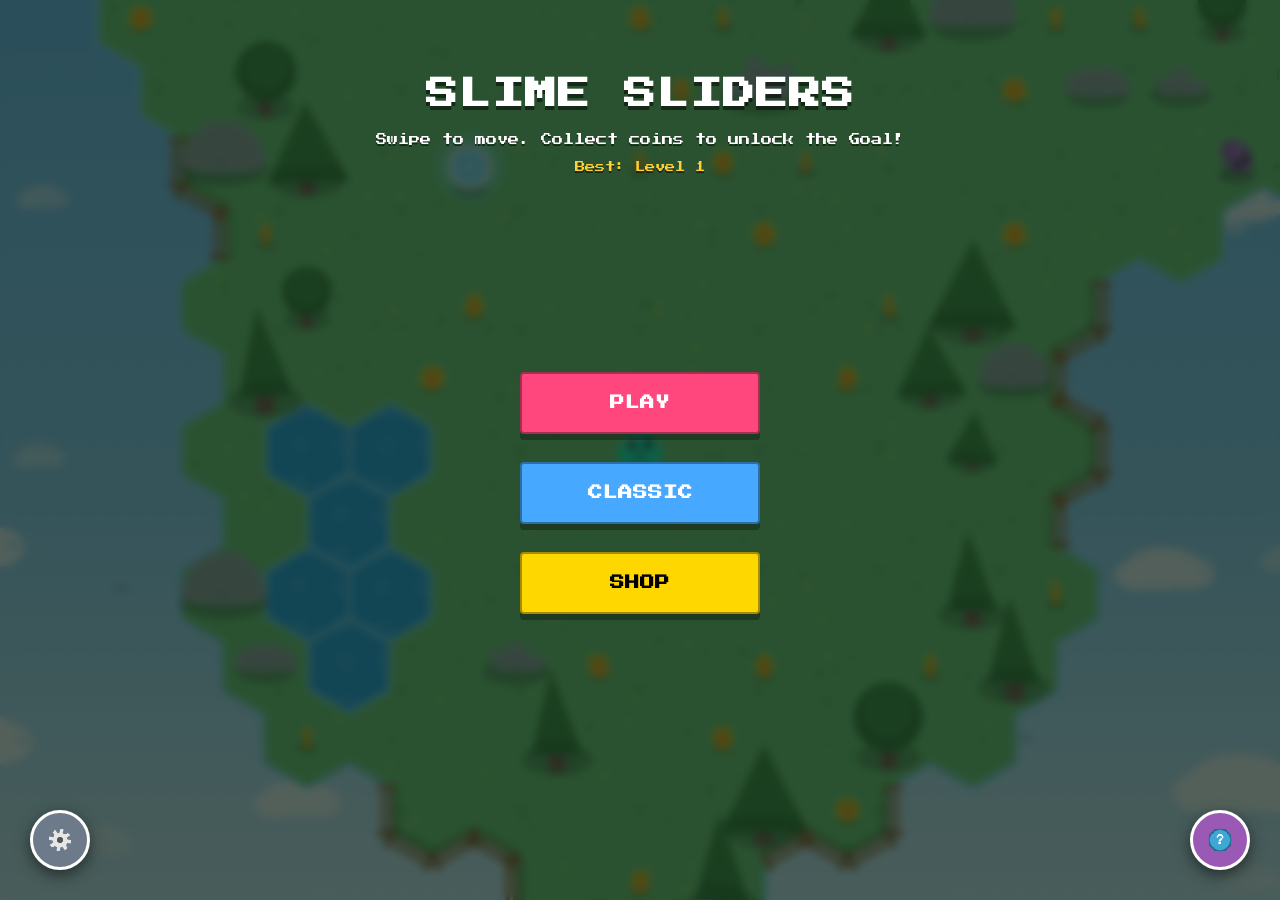
==== index.html @ 7020e22e "Update index.html" ====
<!DOCTYPE html>
<html lang="en">
<head>
    <link rel="apple-touch-icon" href="apple-touch-icon.png">
    <meta name="apple-mobile-web-app-capable" content="yes">
    <meta name="apple-mobile-web-app-title" content="Slime Sliders">
    <meta name="apple-mobile-web-app-status-bar-style" content="black-translucent">

    <link rel="icon" type="image/svg+xml" href="data:image/svg+xml,%3Csvg xmlns='http://www.w3.org/2000/svg' width='180' height='180' viewBox='0 0 180 180'%3E%3Cdefs%3E%3ClinearGradient id='bgGrad' x1='0%25' y1='0%25' x2='0%25' y2='100%25'%3E%3Cstop offset='0%25' stop-color='%23a8f0ad' /%3E%3Cstop offset='100%25' stop-color='%2344b854' /%3E%3C/linearGradient%3E%3CradialGradient id='slimeGrad' cx='35%25' cy='30%25' r='70%25'%3E%3Cstop offset='0%25' stop-color='%23ffb8e0' /%3E%3Cstop offset='35%25' stop-color='%23ff4791' /%3E%3Cstop offset='100%25' stop-color='%23b81d5f' /%3E%3C/radialGradient%3E%3ClinearGradient id='goldGrad' x1='0%25' y1='0%25' x2='100%25' y2='100%25'%3E%3Cstop offset='0%25' stop-color='%23fffaa3' /%3E%3Cstop offset='40%25' stop-color='%23ffcc00' /%3E%3Cstop offset='100%25' stop-color='%23e67e00' /%3E%3C/linearGradient%3E%3Cfilter id='softShadow' x='-20%25' y='-20%25' width='140%25' height='140%25'%3E%3CfeDropShadow dx='0' dy='8' stdDeviation='6' flood-color='%23003300' flood-opacity='0.3'/%3E%3C/filter%3E%3C/defs%3E%3Crect width='180' height='180' rx='40' fill='url(%23bgGrad)' /%3E%3Ccircle cx='90' cy='90' r='85' fill='%23ffffff' opacity='0.1' /%3E%3Ccircle cx='90' cy='90' r='55' fill='%23ffffff' opacity='0.15' /%3E%3Crect x='4' y='4' width='172' height='172' rx='36' fill='none' stroke='%23ffffff' stroke-width='4' opacity='0.4' /%3E%3Crect x='0' y='0' width='180' height='180' rx='40' fill='none' stroke='%231d6627' stroke-width='2' opacity='0.3' /%3E%3Cellipse cx='90' cy='155' rx='55' ry='12' fill='%232a7a35' opacity='0.6' /%3E%3Cg transform='translate(135, 45)' filter='url(%23softShadow)'%3E%3Ccircle cx='0' cy='3' r='22' fill='%23c77000' /%3E%3Ccircle cx='0' cy='0' r='22' fill='url(%23goldGrad)' /%3E%3Ccircle cx='0' cy='0' r='15' fill='none' stroke='%23ffebb3' stroke-width='2' opacity='0.6' /%3E%3Crect x='-4' y='-9' width='8' height='18' fill='%23c77000' rx='2' /%3E%3Crect x='-4' y='-10' width='8' height='18' fill='%23ffebb3' rx='2' /%3E%3Cpath d='M -12 -12 L -9 -14 L -12 -16 L -14 -19 L -16 -16 L -19 -14 L -16 -12 L -14 -9 Z' fill='%23ffffff' /%3E%3C/g%3E%3Cg transform='translate(35, 30)' filter='url(%23softShadow)'%3E%3Ccircle cx='0' cy='2' r='14' fill='%23c77000' /%3E%3Ccircle cx='0' cy='0' r='14' fill='url(%23goldGrad)' /%3E%3Ccircle cx='0' cy='0' r='9' fill='none' stroke='%23ffebb3' stroke-width='1.5' opacity='0.6' /%3E%3Crect x='-2' y='-5' width='4' height='10' fill='%23ffebb3' rx='1' /%3E%3C/g%3E%3Cg filter='url(%23softShadow)'%3E%3Cpath d='M 90 60 C 135 60, 155 110, 150 145 C 145 170, 120 160, 90 160 C 60 160, 35 170, 30 145 C 25 110, 45 60, 90 60 Z' fill='url(%23slimeGrad)' /%3E%3Cellipse cx='65' cy='85' rx='16' ry='8' transform='rotate(-25 65 85)' fill='%23ffffff' opacity='0.75' /%3E%3Cellipse cx='50' cy='100' rx='5' ry='3' transform='rotate(-35 50 100)' fill='%23ffffff' opacity='0.5' /%3E%3Cellipse cx='70' cy='115' rx='7' ry='11' fill='%232d1122' /%3E%3Ccircle cx='68' cy='110' r='3.5' fill='%23ffffff' /%3E%3Ccircle cx='72' cy='118' r='1.5' fill='%23ffffff' /%3E%3Cellipse cx='110' cy='115' rx='7' ry='11' fill='%232d1122' /%3E%3Ccircle cx='108' cy='110' r='3.5' fill='%23ffffff' /%3E%3Ccircle cx='112' cy='118' r='1.5' fill='%23ffffff' /%3E%3Cpath d='M 82 125 C 82 125, 90 140, 98 125 C 98 125, 90 128, 82 125 Z' fill='%232d1122' /%3E%3Cpath d='M 85 132 C 85 132, 90 137, 95 132 Z' fill='%23ff7da6' /%3E%3Cellipse cx='52' cy='128' rx='9' ry='5' fill='%23ff0055' opacity='0.3' /%3E%3Cellipse cx='128' cy='128' rx='9' ry='5' fill='%23ff0055' opacity='0.3' /%3E%3C/g%3E%3Cg transform='translate(75, 42) rotate(-10)' filter='url(%23softShadow)'%3E%3Cpath d='M 5 15 L 25 15 L 20 25 L 10 25 Z' fill='%23d97a00' /%3E%3Cpath d='M 0 25 L 30 25 L 35 0 L 22 10 L 15 -5 L 8 10 L -5 0 Z' fill='url(%23goldGrad)' /%3E%3Cpath d='M 0 25 L 30 25 L 35 0 L 22 10 L 15 -5 L 8 10 L -5 0 Z' fill='none' stroke='%23ffebb3' stroke-width='1.5' opacity='0.8' stroke-linejoin='round' /%3E%3Ccircle cx='-5' cy='0' r='2' fill='%23ff4791' /%3E%3Ccircle cx='15' cy='-5' r='2.5' fill='%2344b854' /%3E%3Ccircle cx='35' cy='0' r='2' fill='%2347a8ff' /%3E%3C/g%3E%3Cpath d='M 150 110 Q 150 120 160 120 Q 150 120 150 130 Q 150 120 140 120 Q 150 120 150 110 Z' fill='%23ffffff' opacity='0.9' /%3E%3Cpath d='M 25 100 Q 25 105 30 105 Q 25 105 25 110 Q 25 105 20 105 Q 25 105 25 100 Z' fill='%23ffffff' opacity='0.8' /%3E%3C/svg%3E">
    <meta charset="UTF-8">
    <meta name="viewport" content="width=device-width, initial-scale=1.0, maximum-scale=1.0, user-scalable=no, viewport-fit=cover">
    <title>Slime Sliders</title>
    <link rel="preconnect" href="https://fonts.googleapis.com">
    <link href="https://fonts.googleapis.com/css2?family=Press+Start+2P&display=swap" rel="stylesheet">
    <link rel="stylesheet" href="themes/legendary-onebit.css">
    <link rel="stylesheet" href="themes/legendary-corrupted.css">

    <style>
        :root {
            --bg-color: #6cce75;
            --text-color: #fff;
            --ui-bg: rgba(0, 0, 0, 0.4);
            --accent: #ff477e;
        }
        * { box-sizing: border-box; margin: 0; padding: 0; user-select: none; -webkit-user-select: none; -webkit-touch-callout: none; -webkit-tap-highlight-color: transparent; }
        html, body { user-select: none !important; -webkit-user-select: none !important; height: 100%; background-color: var(--bg-color); }
        body { background-color: var(--bg-color); overflow: hidden; font-family: 'Press Start 2P', 'Segoe UI', Tahoma, Geneva, Verdana, sans-serif; touch-action: none; transition: background-color 0.5s; }
        canvas { display: block; }
        canvas { image-rendering: pixelated; image-rendering: crisp-edges; }
        .icon-img { width: 1em; height: 1em; vertical-align: middle; image-rendering: pixelated; }
        
        #title-screen, #game-over-screen { position: absolute; top: 0; left: 0; width: 100%; height: 100%; background: rgba(15, 30, 20, 0.7); backdrop-filter: blur(4px); display: flex; flex-direction: column; justify-content: flex-start; align-items: center; z-index: 20; color: white; text-align: center; padding-bottom: 90px; }
        .menu-header { padding-top: 8vh; }
        .menu-buttons { display: flex; flex-direction: column; align-items: center; justify-content: center; flex: 1; width: 100%; }
        #title-screen h1, #game-over-screen h1 { font-size: 2rem; margin-bottom: 14px; text-shadow: 0 4px 0 rgba(0,0,0,0.5); letter-spacing: 1px; line-height: 1.4; }
        #title-screen p, #game-over-screen p { margin-bottom: 30px; font-size: 0.7rem; line-height: 1.6; text-shadow: 0 2px 0 rgba(0,0,0,0.5); }
        
        .menu-btn { font-size: 0.9rem; padding: 22px 38px; box-shadow: 0 6px 0 rgba(0,0,0,0.3); border-radius: 4px; margin: 14px; min-width: 240px; border: 2px solid rgba(0,0,0,0.35); }
        .menu-btn:active { transform: translateY(5px); box-shadow: 0 3px 0 rgba(0,0,0,0.3); }

        #ui-layer { display: none; position: absolute; top: 0; left: 0; width: 100%; height: 100%; pointer-events: none; padding: 20px; z-index: 5;}
        .hud-panel { pointer-events: auto; background: var(--ui-bg); color: var(--text-color); padding: 10px 16px; border-radius: 4px; display: inline-block; margin-bottom: 10px; font-size: 0.7rem; font-weight: bold; border: 2px solid rgba(255,255,255,0.25); }
        .hud-top { display: flex; justify-content: space-between; align-items: flex-start; }
        
        #timer-container { position: absolute; bottom: 30px; left: 50%; transform: translateX(-50%); width: calc(100% - 180px); max-width: 300px; height: 25px; background: rgba(0,0,0,0.5); border-radius: 15px; border: 3px solid #fff; pointer-events: none; overflow: hidden; }
        #timer-fill { height: 100%; background: linear-gradient(90deg, #ff477e, #ffcf33); width: 100%; transform-origin: left; transition: background 0.3s; }
        #timer-container.danger #timer-fill { background: #ff0000; animation: pulse 0.5s infinite; }
        /* Level 50+ boss-gauntlet stages: no countdown, so the bar itself instead reports
           whether every boss on the map is still alive - full red with a lock icon while any
           remain, swapping to a clear/ready color with the lock gone once they're all down. */
        #timer-container.gauntlet-locked #timer-fill { background: #d0021b; animation: none; }
        #timer-container.gauntlet-unlocked #timer-fill { background: linear-gradient(90deg, #33e07a, #ffcf33); animation: none; }
        #timer-lock-icon { position: absolute; top: 0; left: 0; width: 100%; height: 100%; display: none; align-items: center; justify-content: center; font-size: 15px; text-shadow: 0 1px 2px rgba(0,0,0,0.7); pointer-events: none; }
        #timer-container.gauntlet-locked #timer-lock-icon { display: flex; }
        @keyframes pulse { 0% { opacity: 1; } 50% { opacity: 0.5; } 100% { opacity: 1; } }

        #hazard-warning { position: absolute; top: 15%; left: 50%; transform: translate(-50%, -50%); display: none; background: rgba(0, 0, 0, 0.7); color: #ff477e; padding: 10px 20px; border-radius: 30px; border: 2px solid #ff477e; font-size: 1.5rem; font-weight: bold; text-shadow: 0 0 5px #000; z-index: 10; pointer-events: none; animation: pulse 0.5s infinite; }

        /* Rare Survival level type: big center-screen banner shown for a couple seconds when
           the level loads, telling the player what's different about this level. Faded/scaled
           in and out with a simple opacity+scale transition rather than the hazard-warning's
           blink, since this is a one-shot announcement rather than an ongoing status. */
        #survive-announcement { position: absolute; top: 42%; left: 50%; transform: translate(-50%, -50%) scale(0.6); display: none; opacity: 0; background: rgba(0, 0, 0, 0.75); color: #ff2e4d; padding: 18px 38px; border-radius: 16px; border: 3px solid #ff2e4d; font-size: 2rem; font-weight: bold; text-shadow: 0 0 10px #000; z-index: 15; pointer-events: none; text-align: center; transition: opacity 0.4s ease, transform 0.4s ease; }
        #survive-announcement.show { opacity: 1; transform: translate(-50%, -50%) scale(1); }
        /* Sandstorm Mane (Lion mythic item) one-time dash tutorial popups - "Double tap to
           dash!" the first time the ring ever fills, and "Swipe to change dash direction!"
           the first time the aim window ever reaches its halfway point. Both pause game logic
           (see lionTutorialPause). "Double tap to dash!" is dismissed by double-tapping;
           "Swipe to change dash direction!" is dismissed by swiping instead, to match the
           gesture it's teaching. */
        #lion-tutorial-popup { position: absolute; top: 38%; left: 50%; transform: translate(-50%, -50%) scale(0.6); display: none; opacity: 0; background: rgba(0,0,0,0.82); color: #ff3b52; padding: 18px 32px; border-radius: 16px; border: 3px solid #ff3b52; font-size: 1.3rem; font-weight: bold; text-shadow: 0 0 8px #000; z-index: 60; pointer-events: none; text-align: center; transition: opacity 0.3s ease, transform 0.3s ease; }
        #lion-tutorial-popup.show { opacity: 1; transform: translate(-50%, -50%) scale(1); }
        #lion-tutorial-popup .lion-tutorial-sub { display: block; font-size: 0.8rem; font-weight: normal; margin-top: 6px; opacity: 0.85; }

        /* Corrupted Data's color-invert filter now lives in themes/legendary-corrupted.css,
           and the 1-Bit page filter now lives in themes/legendary-onebit.css - see the
           <link> tags in <head>. */

        #secret-unlock-toast {
            position: absolute; top: 50%; left: 50%; transform: translate(-50%, -50%) scale(0.7);
            z-index: 70; pointer-events: none; opacity: 0;
            background: #000; color: #39ff14; padding: 18px 26px; border-radius: 4px;
            border: 2px solid #39ff14; text-align: center; font-size: 0.75rem; line-height: 1.7;
            box-shadow: 0 0 25px rgba(57,255,20,0.6), 0 0 8px rgba(255,0,60,0.6) inset;
        }
        #secret-unlock-toast .glitch-title { color: #ff003c; font-size: 0.95rem; display: block; margin-bottom: 8px; animation: glitchFlicker 0.15s steps(2) infinite; }
        @keyframes glitchFlicker { 0% { color: #ff003c; } 50% { color: #39ff14; } 100% { color: #ff003c; } }
        #secret-unlock-toast.show { animation: secretUnlockPop 3.2s ease-out forwards; }
        @keyframes secretUnlockPop {
            0% { opacity: 0; transform: translate(-50%, -50%) scale(0.7); filter: none; }
            6% { opacity: 1; transform: translate(-51%, -49%) scale(1.03); }
            8% { transform: translate(-49%, -51%) scale(1); }
            10% { transform: translate(-50%, -50%) scale(1); }
            85% { opacity: 1; transform: translate(-50%, -50%) scale(1); }
            100% { opacity: 0; transform: translate(-50%, -50%) scale(0.9); }
        }
        #hazard-vignette {
            position: absolute; top: 0; left: 0; width: 100%; height: 100%;
            pointer-events: none; z-index: 8; opacity: 0;
            background: radial-gradient(circle, rgba(150,0,0,0) 65%, rgba(120,0,0,0.92) 100%);
            transition: opacity 0.2s linear;
        }

        #time-countdown {
            position: absolute; top: 38%; left: 50%; transform: translate(-50%, -50%) scale(1);
            font-size: 4.5rem; color: #ff2222;
            text-shadow: 0 0 20px #ff0000, 0 0 45px #ff0000, 0 4px 0 rgba(0,0,0,0.6);
            z-index: 15; pointer-events: none; display: none;
        }
        .countdown-pop { animation: countdownPop 1s ease-out; }
        @keyframes countdownPop {
            0% { transform: translate(-50%, -50%) scale(1.8); opacity: 0.2; }
            30% { transform: translate(-50%, -50%) scale(1); opacity: 1; }
            100% { transform: translate(-50%, -50%) scale(1); opacity: 1; }
        }


        #powerup-indicator { position: absolute; bottom: 65px; left: 50%; transform: translateX(-50%); display: none; align-items: center; gap: 8px; background: rgba(0,0,0,0.55); color: #fff; padding: 0; border-radius: 20px; font-weight: bold; pointer-events: none; border: 2px solid rgba(255,255,255,0.6); overflow: hidden; min-width: 220px; max-width: 320px; }
        #pu-fill { position: absolute; top: 0; left: 0; height: 100%; width: 100%; background: #ff6b35; opacity: 0.6; transition: background 0.2s; }
        #pu-content { position: relative; z-index: 2; display: flex; align-items: center; gap: 8px; padding: 8px 16px; width: 100%; }
        #powerup-indicator .pu-icon { font-size: 1.3rem; animation: spinIcon 1s linear infinite; flex-shrink: 0; }
        #pu-desc { font-size: 0.82rem; font-weight: 600; line-height: 1.15; }
        @keyframes spinIcon { from { transform: rotate(0deg); } to { transform: rotate(360deg); } }

        button { pointer-events: auto; background: var(--accent); color: white; border: none; padding: 10px 20px; border-radius: 4px; font-family: 'Press Start 2P', sans-serif; font-size: 0.65rem; font-weight: bold; cursor: pointer; text-transform: uppercase; letter-spacing: 1px; transition: transform 0.1s; touch-action: manipulation; }
        button:active { transform: scale(0.95); }
        button:disabled { background: #555 !important; cursor: not-allowed; transform: none; box-shadow: none; }
        
        .modal { display: none; position: absolute; top: 50%; left: 50%; transform: translate(-50%, -50%); background: #2b2d42; padding: 30px; border-radius: 6px; text-align: center; color: white; z-index: 60; width: 85%; max-width: 500px; max-height: 80%; overflow-y: auto; overflow-x: hidden; touch-action: pan-y; box-shadow: 0 10px 30px rgba(0,0,0,0.8); pointer-events: auto; border: 3px solid rgba(255,255,255,0.15); }
        .modal::-webkit-scrollbar { width: 8px; } .modal::-webkit-scrollbar-thumb { background: #888; border-radius: 4px; }
        .modal-header { position: sticky; top: -30px; margin: -30px -30px 15px -30px; padding: 18px 30px; background: #2b2d42; display: flex; justify-content: space-between; align-items: center; z-index: 10; border-radius: 20px 20px 0 0; box-shadow: 0 4px 10px rgba(0,0,0,0.3); }
        .modal-header h2 { margin-bottom: 0; }
        .modal-header .close-modal-btn { margin: 0; background: #8d99ae; }
        
        .shop-item, .almanac-item, .setting-item { display: flex; justify-content: space-between; align-items: center; background: rgba(255,255,255,0.1); padding: 15px; margin: 10px 0; border-radius: 10px; text-align: left; }
        .skin-preview { width: 30px; height: 30px; border-radius: 8px; flex-shrink: 0; }
        h2 { margin-bottom: 20px; }
        
        .setting-item input[type="range"] { width: 120px; cursor: pointer; }

        .toggle-btn { 
            padding: 6px 10px; 
            border-radius: 15px; 
            background: #8d99ae; 
            transition: 0.3s; 
            font-size: 0.5rem; 
        }

        .toggle-btn.active { background: #4caf50; }
        
        #game-over-screen { display: none; z-index: 25; }

        .corner-icon { position: absolute; bottom: 30px; width: 60px; height: 60px; border-radius: 50%; font-size: 1.5rem; display: flex; justify-content: center; align-items: center; pointer-events: auto; box-shadow: 0 5px 15px rgba(0,0,0,0.5); z-index: 50; border: 3px solid #fff; }
        #settings-corner-btn { left: 30px; background: #6c7a89; }
        #almanac-corner-btn { right: 30px; background: #9b59b6; }
        
        #unlock-popup { position: absolute; top: 30%; left: 50%; transform: translate(-50%, -50%) scale(0); background: #ffcf33; color: #000; padding: 15px 30px; border-radius: 30px; font-weight: bold; z-index: 55; pointer-events: none; opacity: 0; box-shadow: 0 10px 20px rgba(0,0,0,0.5); }
        .pop-anim { animation: unlockAnim 3s forwards cubic-bezier(0.175, 0.885, 0.32, 1.275); }
        /* Devil Deal: swaps the normal gold star popup for a dark/red look while it's showing
           its "The Deal Is Sealed..." message, so a death-save reads as more ominous than a
           routine unlock toast. Reuses the same #unlock-popup element/animation timing. */
        #unlock-popup.devildeal-variant { background: #1a0a0a; color: #ff3b3b; border: 2px solid #ff3b3b; box-shadow: 0 0 25px rgba(255,0,0,0.6); }
        /* Full-screen red flash triggered the instant a Devil Deal charge saves the player.
           Snaps to visible opacity then eases back out - a quick, unmissable pulse rather than
           an ongoing tint like #hazard-vignette. */
        #devildeal-flash { position: absolute; top: 0; left: 0; width: 100%; height: 100%; pointer-events: none; z-index: 60; opacity: 0; background: rgba(200,0,0,0.55); }
        #devildeal-flash.flash { animation: devilDealFlash 0.6s ease-out forwards; }
        @keyframes devilDealFlash { 0% { opacity: 0.9; } 100% { opacity: 0; } }

        /* Roguelite item HUD badges (top-left, under the Level box) and pickup toast */
        .items-hud { display: flex; gap: 4px; margin-top: 6px; flex-wrap: wrap; max-width: 170px; }
        .item-badge { position: relative; width: 32px; height: 32px; background: rgba(0,0,0,0.45); border: 2px solid rgba(255,255,255,0.3); border-radius: 6px; display: flex; align-items: center; justify-content: center; pointer-events: auto; }
        .item-badge img { width: 20px; height: 20px; image-rendering: pixelated; }
        .item-badge.rarity-epic { border-color: #9b59b6; box-shadow: 0 0 6px rgba(155,89,182,0.6); }
        .item-badge.rarity-legendary { border-color: #ffcf33; box-shadow: 0 0 6px rgba(255,207,51,0.6); }
        /* Mythic: the unique first-boss-kill drops, one tier above legendary. An animated
           shifting-hue glow instead of a fixed color so it reads as "beyond" the fixed-color
           tiers below it even at a glance. */
        .item-badge.rarity-mythic { border-color: #ff3b6b; animation: mythicPulse 1.6s ease-in-out infinite; }
        @keyframes mythicPulse {
            0%, 100% { box-shadow: 0 0 6px rgba(255,59,107,0.7), 0 0 14px rgba(255,150,40,0.4); }
            50% { box-shadow: 0 0 10px rgba(255,150,40,0.8), 0 0 20px rgba(255,59,107,0.6); }
        }
        .item-count { position: absolute; bottom: -5px; right: -5px; background: #ff477e; color: #fff; font-size: 0.5rem; padding: 1px 4px; border-radius: 8px; border: 1px solid rgba(0,0,0,0.5); min-width: 12px; text-align: center; line-height: 1.3; }
        #item-toast { position: absolute; top: 45%; left: 50%; transform: translate(-50%, -50%) scale(0); background: #2b2d42; color: #fff; padding: 12px 24px; border-radius: 30px; font-weight: bold; z-index: 56; pointer-events: none; opacity: 0; box-shadow: 0 10px 20px rgba(0,0,0,0.5); border: 2px solid rgba(255,255,255,0.3); font-size: 0.7rem; display: flex; align-items: center; gap: 8px; }

        /* Level-complete synopsis: coins/enemies/chest tallies, shown inside #level-modal
           between the title and the Continue button. Row layout mirrors the HUD's icon+text
           convention so it reads consistently with the rest of the UI. */
        #level-synopsis { display: flex; flex-direction: column; gap: 10px; margin: 15px 0; text-align: left; }
        /* Rows start invisible/collapsed - runLevelCompleteSequence() reveals them one at a
           time via the .slam class below, rather than all three appearing at once. */
        .level-stat-row { display: flex; align-items: center; gap: 10px; background: rgba(0,0,0,0.25); border-radius: 6px; padding: 8px 12px; font-size: 0.65rem; opacity: 0; transform: scale(0.3) translateY(-18px); }
        .level-stat-row.slam { animation: statRowSlam 0.38s cubic-bezier(0.34, 1.56, 0.64, 1) forwards; }
        @keyframes statRowSlam {
            0% { opacity: 0; transform: scale(2.1) translateY(-26px); }
            50% { opacity: 1; transform: scale(0.92) translateY(4px); }
            75% { transform: scale(1.06) translateY(-2px); }
            100% { opacity: 1; transform: scale(1) translateY(0); }
        }
        .level-stat-icon { width: 20px; height: 20px; flex-shrink: 0; text-align: center; }
        .level-stat-emoji { font-size: 1rem; line-height: 1; }
        .level-stat-label { flex: 1; }
        .level-stat-value { color: #ffcf33; font-weight: bold; }

        /* Letter-grade rosette: a color-coded award-ribbon medallion (pleated sunburst edge +
           two hanging tails) that slams into place near #level-modal's top-right corner once the
           level score (coins 40% / enemies 30% / chest 30%) is tallied, at the end of
           runLevelCompleteSequence(). Lives OUTSIDE #level-modal (appended to <body> - see HTML)
           specifically so it isn't clipped by the modal's own overflow:hidden, since it's meant
           to poke slightly past the modal's edge. position:fixed and its left/top are set from
           JS (positionGradeBadge()) using the modal's live bounding rect, anchored so the
           rosette's own center - not its top-left corner - lands at the target point; see
           transform-origin below, which is what keeps that anchor point fixed on screen through
           the rotate/scale of the slam animation and its resting askew tilt.
           No boxed background of any kind here - the ribbon shapes below ARE the only color. */
        #level-grade-badge { position: fixed; width: 112px; height: 178px; transform-origin: 56px 56px; opacity: 0; z-index: 70; pointer-events: none; }
        #level-grade-badge.grade-f { --grade-c1: #ff9d9d; --grade-c2: #b71c1c; }
        #level-grade-badge.grade-d { --grade-c1: #ffc199; --grade-c2: #d35400; }
        #level-grade-badge.grade-c { --grade-c1: #fff3a0; --grade-c2: #e6a800; }
        #level-grade-badge.grade-b { --grade-c1: #b9f6ca; --grade-c2: #2e7d32; }
        #level-grade-badge.grade-a { --grade-c1: #b3e5fc; --grade-c2: #0277bd; }
        #level-grade-badge.grade-aplus { --grade-c1: #eecbff; --grade-c2: #6a1b9a; }
        #level-grade-badge.slam { animation: gradeSlam 0.55s cubic-bezier(0.34, 1.56, 0.64, 1) forwards; }
        @keyframes gradeSlam {
            0% { opacity: 0; transform: scale(2.8) rotate(30deg); }
            55% { opacity: 1; transform: scale(0.8) rotate(-18deg); }
            75% { transform: scale(1.1) rotate(-5deg); }
            100% { opacity: 1; transform: scale(1) rotate(-9deg); }
        }
        /* Pleated sunburst rim: alternating wedges of the grade's two shades, standing in for a
           ribbon's stitched pleats. Sits behind the plain medallion face so only its rim shows.
           clip-path traces a 48-point circle whose radius alternates by ~2.7px, giving the
           rim a lightly crinkle/pinked-cut outer edge (like pinking shears on real ribbon)
           instead of a perfectly smooth circle. */
        .rosette-pleats { position: absolute; top: 6px; left: 6px; width: 100px; height: 100px; border-radius: 50%; background: repeating-conic-gradient(var(--grade-c1) 0deg 9deg, var(--grade-c2) 9deg 18deg); box-shadow: 0 6px 12px rgba(0,0,0,0.5); clip-path: polygon(50.00% 0.00%, 56.17% 3.10%, 62.94% 1.70%, 68.10% 6.30%, 75.00% 6.70%, 78.79% 12.47%, 85.36% 14.64%, 87.53% 21.21%, 93.30% 25.00%, 93.70% 31.90%, 98.30% 37.06%, 96.90% 43.83%, 100.00% 50.00%, 96.90% 56.17%, 98.30% 62.94%, 93.70% 68.10%, 93.30% 75.00%, 87.53% 78.79%, 85.36% 85.36%, 78.79% 87.53%, 75.00% 93.30%, 68.10% 93.70%, 62.94% 98.30%, 56.17% 96.90%, 50.00% 100.00%, 43.83% 96.90%, 37.06% 98.30%, 31.90% 93.70%, 25.00% 93.30%, 21.21% 87.53%, 14.64% 85.36%, 12.47% 78.79%, 6.70% 75.00%, 6.30% 68.10%, 1.70% 62.94%, 3.10% 56.17%, 0.00% 50.00%, 3.10% 43.83%, 1.70% 37.06%, 6.30% 31.90%, 6.70% 25.00%, 12.47% 21.21%, 14.64% 14.64%, 21.21% 12.47%, 25.00% 6.70%, 31.90% 6.30%, 37.06% 1.70%, 43.83% 3.10%); }
        /* Medallion face: a plain glossy dome so the letter reads clearly against the busier
           pleated rim behind it. Sized close to the pleats so the grade letter fills most of
           the medal rather than floating in a lot of empty dome. */
        .rosette-medal { position: absolute; top: 14px; left: 14px; width: 84px; height: 84px; border-radius: 50%; background: radial-gradient(circle at 35% 28%, var(--grade-c1), var(--grade-c2) 78%); border: 3px solid rgba(255,255,255,0.9); box-shadow: inset 0 -5px 10px rgba(0,0,0,0.28), inset 0 3px 6px rgba(255,255,255,0.3); }
        /* Two thick ribbon tails hanging below the medallion, cut with a W notch at the bottom
           (two forked points either side of a center point) rather than a single V - the
           classic fuller rosette-ribbon silhouette. The extra background layer is a faint
           lighter/darker edge stripe standing in for a ribbon's folded crease, so the tail
           reads as cloth rather than a flat color swatch. Rotated so each tail's free end
           swings AWAY from the badge's centerline (outward flare) rather than crossing back
           toward it - see transform-origin: top center, which keeps each tail's top end
           pinned under the medal while only the bottom end swings out. */
        .rosette-tail {
            position: absolute; top: 76px; width: 34px; height: 88px;
            background:
                linear-gradient(90deg, rgba(0,0,0,0.18) 0%, rgba(255,255,255,0.22) 12%, transparent 30%, transparent 70%, rgba(0,0,0,0.22) 100%),
                linear-gradient(var(--grade-c2), var(--grade-c1));
            clip-path: polygon(0 0, 100% 0, 100% 100%, 72% 64%, 50% 100%, 28% 64%, 0 100%);
            box-shadow: inset 0 0 0 1.5px rgba(0,0,0,0.15);
        }
        .rosette-tail-l { left: 21px; transform: rotate(8deg); transform-origin: top center; }
        .rosette-tail-r { left: 57px; transform: rotate(-8deg); transform-origin: top center; }
        #level-grade-letter { position: absolute; top: 56px; left: 56px; transform: translate(-50%, -50%); font-size: 2.5rem; font-weight: bold; color: #fff; text-shadow: 0 2px 4px rgba(0,0,0,0.55), 0 0 10px rgba(0,0,0,0.3); line-height: 1; }
        /* Items-won section is hidden by default (most levels grant zero run items) and only
           switched on by showLevelCompleteSynopsis() when levelItemsWon actually has entries -
           typically true for a Survive stage, whose two flanking chests (see updateSurvivalMode)
           are its guaranteed reward, though a player who skips one only shows what they opened. */
        #level-items-won-section { display: none; margin: 0 0 15px 0; }
        #level-items-won-label { font-size: 0.6rem; opacity: 0.8; margin-bottom: 8px; }
        #level-items-won { display: flex; gap: 6px; flex-wrap: wrap; justify-content: center; }

        /* Fishing-scene story dialogue: a classic two-tap RPG textbox. Sits above everything
           (including the paused game world behind it) and captures its own taps to advance -
           gameState is set to 'paused' for the duration, same as the shop/settings/almanac
           modals, so player dragging is disabled without needing any extra input guarding. */
        #fishing-dialogue { display: none; position: absolute; bottom: 30px; left: 50%; transform: translateX(-50%); width: calc(100% - 48px); max-width: 460px; background: rgba(10, 15, 20, 0.88); border: 3px solid #fff; border-radius: 10px; padding: 16px 20px; z-index: 60; box-shadow: 0 8px 0 rgba(0,0,0,0.35); cursor: pointer; }
        #fishing-dialogue-text { color: #fff; font-size: 0.62rem; line-height: 1.9; white-space: pre-wrap; }
        #fishing-dialogue-hint, #story-ending-dialogue-hint { display: block; text-align: right; margin-top: 10px; font-size: 0.5rem; color: rgba(255,255,255,0.65); animation: pulse 1s infinite; }

        /* Story-ending textbox: the final zoomed-out epilogue that plays once the fishing-scene
           story runs out. Same two-tap read/advance convention as #fishing-dialogue above, but
           centered on screen rather than docked to the bottom, to set it apart as the story's
           closing beat rather than another ordinary encounter. */
        #story-ending-dialogue { display: none; position: absolute; top: 50%; left: 50%; transform: translate(-50%, -50%); width: calc(100% - 48px); max-width: 460px; background: rgba(10, 15, 20, 0.88); border: 3px solid #fff; border-radius: 10px; padding: 16px 20px; z-index: 65; box-shadow: 0 8px 0 rgba(0,0,0,0.35); cursor: pointer; text-align: center; }
        #story-ending-dialogue-text { color: #fff; font-size: 0.62rem; line-height: 1.9; white-space: pre-wrap; }

        /* Full-screen overlay used to flicker/blackout the stage: a brief flicker (then back to
           transparent) when re-visiting the man and boy after the story's ended, or a flicker
           that resolves to full black right before the story-ending game over. Starts fully
           transparent and non-interactive so it never blocks input outside of these moments. */
        #story-blackout { display: block; position: absolute; top: 0; left: 0; width: 100%; height: 100%; background: #000; opacity: 0; pointer-events: none; z-index: 62; }

        @keyframes unlockAnim {
            0% { transform: translate(-50%, -50%) scale(0); opacity: 0; }
            15% { transform: translate(-50%, -50%) scale(1.2); opacity: 1; }
            25% { transform: translate(-50%, -50%) scale(1); opacity: 1; }
            70% { transform: translate(-50%, -50%) scale(1); opacity: 1; }
            100% { transform: translate(calc(50vw - 60px), calc(50vh - 60px)) scale(0); opacity: 0; }
        }

        .enemy-pic { width: 50px; height: 50px; background: rgba(0,0,0,0.3); border-radius: 50%; display: flex; justify-content: center; align-items: center; font-size: 1.5rem; flex-shrink: 0; border: 2px solid #fff; }
        .enemy-details { flex-grow: 1; margin-left: 15px; }
        .enemy-name { font-weight: bold; color: #ffcf33; font-size: 1.1rem; }
        .enemy-desc { font-size: 0.85rem; color: #ccc; margin-top: 5px; }
        .locked-entry { filter: grayscale(100%) brightness(0.5); opacity: 0.6; }

        /* Item almanac only: name color keyed to rarity instead of the flat yellow every
           .enemy-name gets by default (enemies have no rarity, so that tab is untouched).
           The extra .item-rarity-name class raises specificity above the plain .enemy-name
           rule above without needing !important. rarity-unknown covers items still locked
           behind an achievement, whose real rarity isn't known/shown yet - kept the same
           white as common rather than teasing epic/legendary via color. */
        .item-rarity-name.rarity-common, .item-rarity-name.rarity-unknown { color: #fff; }
        .item-rarity-name.rarity-epic { color: #9b59b6; }
        .item-rarity-name.rarity-legendary { color: #ffcf33; }
        .item-rarity-name.rarity-mythic { background: linear-gradient(90deg, #ff3b6b, #ff9628, #ff3b6b); -webkit-background-clip: text; background-clip: text; color: transparent; }

        /* Compact almanac rows (enemies/items/achievements): just an icon + name that opens
           the shared detail modal on tap, rather than the old always-expanded icon+description
           row. Overrides the space-between/no-gap layout it shares with .shop-item/.setting-item
           since those still need their price/toggle pinned to the right edge. */
        .almanac-item { justify-content: flex-start; gap: 15px; cursor: pointer; position: relative; touch-action: manipulation; }
        .almanac-item:active { background: rgba(255,255,255,0.2); }
        .locked-entry { cursor: default; }

        /* Persists until the entry is tapped open at least once (separate from the
           unlocked/locked flag itself, which never re-locks). Positioned inside the row's own
           bounds - not hanging off the corner - so it can't get clipped the way the gacha/inv
           duplicate badges were before. */
        .almanac-new-badge { position: absolute; top: 6px; right: 10px; background: #ff477e; color: #fff; font-size: 0.6rem; padding: 3px 7px; border-radius: 6px; font-weight: bold; box-shadow: 0 2px 3px rgba(0,0,0,0.4); z-index: 2; }

        .almanac-detail-icon-wrap { width: 90px; height: 90px; background: rgba(0,0,0,0.3); border-radius: 50%; display: flex; justify-content: center; align-items: center; margin: 10px auto 15px auto; border: 3px solid #fff; }
        .almanac-detail-name { font-weight: bold; color: #ffcf33; font-size: 1.2rem; margin-bottom: 12px; }
        .almanac-detail-desc { font-size: 0.9rem; color: #ccc; line-height: 1.6; }
        .almanac-detail-close-btn { margin: 0; background: #8d99ae; }

        /* Achievements tab: reworked from the icon+name row list the other two almanac tabs
           still use into a plain grid of tappable icon badges - name/description only ever
           show up in the shared detail modal after tapping one. */
        .achievement-grid { display: grid; grid-template-columns: repeat(auto-fill, minmax(60px, 1fr)); gap: 14px; }
        .achievement-icon-tile { position: relative; aspect-ratio: 1 / 1; background: rgba(255,255,255,0.1); border-radius: 50%; display: flex; justify-content: center; align-items: center; border: 2px solid #fff; cursor: pointer; touch-action: manipulation; }
        .achievement-icon-tile:active { background: rgba(255,255,255,0.2); }
        .achievement-icon-tile.locked-entry { cursor: default; }

        /* Unlocked medals only (locked-entry is already flat grey, nothing to catch the light):
           a diagonal light-bar sweeps across every unlocked medal AT ONCE, on the same fixed
           cycle, so it reads as one uniform "catch the light" moment across the whole grid
           rather than each medal glinting on its own schedule. clip-path (not overflow:hidden)
           clips the sweep to the tile's own circle instead of its square box - overflow:hidden
           would leave the bar visibly cut off square behind the round border. The 0%->92% hold
           then a quick 97%->100% traverse is what makes the sweep occasional (mostly parked off
           to the left) rather than a constant back-and-forth shimmer. */
        .achievement-icon-tile:not(.locked-entry) { clip-path: circle(50% at 50% 50%); }
        .achievement-icon-tile:not(.locked-entry)::before {
            content: ''; position: absolute; top: -20%; left: -160%; width: 55%; height: 140%;
            background: linear-gradient(75deg, transparent 0%, rgba(255,255,255,0.85) 50%, transparent 100%);
            transform: skewX(-20deg); pointer-events: none; z-index: 2;
            animation: medalGlint 9s ease-in-out infinite;
        }
        @keyframes medalGlint {
            0%, 92% { left: -160%; }
            97%, 100% { left: 180%; }
        }

        /* Rare per-medal sparkle: a tiny cross-shaped twinkle at a random spot on the medal,
           independent of the uniform glint above. Position/delay/duration are set per-tile as
           inline custom properties in populateAchievements (Math.random per medal) rather than
           fixed here, specifically so every medal sparkles at its own random moment instead of
           all together - "rare" here means a per-medal (11-20s) individual cycle where the
           sparkle itself is only actually visible for a sliver of it (see the 93/95/98% keyframe
           spacing), unlike the glint above, which is a rare event shared across the whole grid. */
        .achievement-icon-tile:not(.locked-entry)::after {
            content: ''; position: absolute; width: 7px; height: 7px; z-index: 3; pointer-events: none;
            top: var(--sparkle-y, 30%); left: var(--sparkle-x, 60%);
            background:
                radial-gradient(circle, #fff 0%, rgba(255,255,255,0) 65%),
                linear-gradient(#fff, #fff), linear-gradient(#fff, #fff);
            background-size: 100% 100%, 100% 1.5px, 1.5px 100%;
            background-position: center, center, center;
            background-repeat: no-repeat;
            opacity: 0; transform: scale(0.3);
            animation: medalSparkle var(--sparkle-duration, 15s) ease-in-out infinite;
            animation-delay: var(--sparkle-delay, 0s);
        }
        @keyframes medalSparkle {
            0%, 93%, 100% { opacity: 0; transform: scale(0.2) rotate(0deg); }
            95% { opacity: 1; transform: scale(1.5) rotate(20deg); }
            98% { opacity: 0; transform: scale(0.3) rotate(20deg); }
        }

        /* "Unlocks:" callout inside the achievement detail modal - only shown when the
           achievement being viewed actually grants an item/skin (see achievementRewards). */
        .almanac-unlocks-row { margin-top: 16px; padding-top: 14px; border-top: 1px solid rgba(255,255,255,0.15); }
        .almanac-unlocks-label { font-size: 0.75rem; color: #9b59b6; font-weight: bold; margin-bottom: 8px; text-transform: uppercase; letter-spacing: 0.5px; }
        .almanac-unlocks-icon-wrap { width: 46px; height: 46px; background: rgba(0,0,0,0.3); border-radius: 50%; display: flex; justify-content: center; align-items: center; margin: 0 auto; border: 2px solid #fff; }

        /* Gacha & Inventory UI Styles */
        .shop-tabs { display: flex; justify-content: center; margin-bottom: 15px; gap: 8px; flex-wrap: wrap; }
        .shop-tab { position: relative; background: #6c7a89; border: none; padding: 8px 14px; border-radius: 4px; color: white; cursor: pointer; font-size: 0.6rem; font-weight: bold; transition: 0.2s; white-space: nowrap; }
        .shop-tab.active { background: var(--accent); transform: scale(1.05); }

        /* Red dot notifier: shown on the Almanac's corner icon and on whichever of its tabs
           has at least one unseen unlock (see updateAlmanacNotifDots). Both host elements
           (.corner-icon, .shop-tab) are already positioned, so this just anchors to the
           button's own top-right corner. Hidden by default; .show is toggled in JS rather
           than driven by a CSS-only rule since "any new entry in this tab" depends on
           localStorage state, not anything expressible in CSS. */
        .notif-dot { position: absolute; top: -4px; right: -4px; width: 12px; height: 12px; background: #ff2222; border-radius: 50%; border: 2px solid #fff; box-shadow: 0 0 4px rgba(0,0,0,0.6); display: none; z-index: 3; pointer-events: none; }
        .notif-dot.show { display: block; }
        /* Main-screen Almanac corner icon only (not the in-modal tab dots, which share
           .notif-dot's default position/size) - sized up slightly and pulled inward so it
           actually overlaps the icon's edge instead of floating just outside it. */
        #almanac-corner-dot { width: 16px; height: 16px; top: 1px; right: 1px; }
        .gacha-container { position: relative; text-align: center; padding: 10px; display: flex; flex-direction: column; align-items: center; }
        
        .gacha-machine { 
            width: 300px; 
            max-width: 100%; 
            height: 240px; 
            margin: 0 auto 10px; 
            border-radius: 12px; 
            border: 4px solid #34495e; 
            position: relative; 
            overflow: hidden; 
            display: block; 
            background: #111318; 
            box-shadow: inset 0 0 20px rgba(0,0,0,0.8); 
            box-sizing: border-box;
        }
        .gacha-machine.shaking { animation: gachaShake 0.4s infinite; border-color: #ffcf33; }
        
        #gacha-canvas {
            width: 100%;
            height: 100%;
            display: block;
            touch-action: none;
        }

        /* Row wrapper: the two pull buttons used to be full-width blocks stacked on top of
           each other, which made the gacha tab taller than the shop modal and forced a
           scrollbar. Side by side, they fit in the same vertical space the claw machine and
           coin bag already needed. */
        .gacha-pull-row { display: flex; gap: 8px; width: 100%; max-width: 320px; margin-top: 8px; }
        .gacha-btn { font-size: 0.55rem; padding: 12px 6px; background: #ffcf33; color: #000; border: 2px solid rgba(0,0,0,0.3); border-radius: 4px; font-weight: bold; cursor: pointer; box-shadow: 0 5px 0 #ccac00; transition: transform 0.1s; flex: 1; min-width: 0; line-height: 1.5; }
        .gacha-btn:active { transform: translateY(5px); box-shadow: none; }
        .gacha-btn:disabled { background: #555; color: #888; box-shadow: 0 5px 0 #333; cursor: not-allowed; }
        /* Distinct color from the single-pull button so the two are easy to tell apart at a
           glance rather than reading as one wide stack of identical yellow buttons. */
        .gacha-btn-ten { background: #ff8c42; box-shadow: 0 5px 0 #b35a1f; }
        .gacha-btn-ten:disabled { background: #555; box-shadow: 0 5px 0 #333; }

        #gacha-ten-overlay {
            display: none;
            position: fixed;
            top: 0; left: 0;
            width: 100vw; height: 100vh;
            flex-direction: column;
            align-items: center;
            justify-content: center;
            gap: 14px;
            pointer-events: auto;
            z-index: 1000;
            background: rgba(8, 10, 18, 0.92);
            cursor: pointer;
            padding: 20px;
            box-sizing: border-box;
        }
        .gacha-ten-panel { width: 100%; max-width: 420px; display: flex; flex-direction: column; align-items: center; gap: 14px; }
        .gacha-ten-title { font-size: 1.1rem; color: #ffcf33; text-shadow: 0 2px 5px #000; text-align: center; }
        .gacha-ten-grid { display: grid; grid-template-columns: repeat(auto-fill, minmax(64px, 1fr)); gap: 8px; width: 100%; }
        .gacha-ten-item { background: rgba(255,255,255,0.1); border-radius: 10px; padding: 8px 4px; text-align: center; border: 2px solid transparent; position: relative; overflow: hidden; animation: gachaPop 0.5s cubic-bezier(0.175, 0.885, 0.32, 1.275) backwards; }
        /* Rare pulls get the same gold treatment as the inventory grid's equipped highlight
           idiom, so a legendary result visibly pops out of the row of commons around it. */
        .gacha-ten-item.rare { border-color: #ffd700; box-shadow: 0 0 12px rgba(255,215,0,0.6); background: rgba(255,215,0,0.12); }
        .gacha-ten-item .inv-preview { width: 32px; height: 32px; margin: 0 auto 6px; }
        .gacha-ten-new-badge { position: absolute; top: 3px; right: 3px; background: #ff477e; color: #fff; font-size: 0.45rem; padding: 2px 4px; border-radius: 6px; font-weight: bold; box-shadow: 0 2px 3px rgba(0,0,0,0.4); z-index: 2; }
        .gacha-ten-hint { font-size: 0.65rem; color: #bdc3c7; text-align: center; }
        
        .shop-coin-bag { margin: 14px auto 0 auto; padding: 6px 18px; background: linear-gradient(135deg, #2c3e50, #34495e); border: 2px solid #f1c40f; border-radius: 20px; display: inline-flex; align-items: center; gap: 5px; color: #f1c40f; font-weight: bold; font-size: 1.1rem; box-shadow: 0 4px 6px rgba(0,0,0,0.3); }
        
        #gacha-reveal-overlay { 
            display: none; 
            position: fixed; 
            top: 0; left: 0; 
            width: 100vw; height: 100vh; 
            flex-direction: column; 
            align-items: center; 
            justify-content: center; 
            gap: 8px; 
            pointer-events: auto; 
            z-index: 1000; 
            background: rgba(8, 10, 18, 0.9); 
            cursor: pointer;
        }
        
        .reveal-visual { position: relative; width: 220px; height: 220px; display: flex; align-items: center; justify-content: center; }
        .sun-rays { position: absolute; top: 50%; left: 50%; width: 320px; height: 320px; transform: translate(-50%, -50%); background: repeating-conic-gradient(from 0deg, rgba(241,196,15,0.28) 0deg 15deg, transparent 15deg 30deg); z-index: 1; animation: gacha-spin 12s linear infinite; border-radius: 50%; pointer-events: none; }
        #gacha-reveal-canvas { position: relative; z-index: 2; pointer-events: none; }
        .gacha-result { font-size: 1.3rem; font-weight: bold; min-height: 30px; text-shadow: 0 2px 5px #000; pointer-events: none; text-align: center; color: #fff; }
        .gacha-result span.duplicate { color: #ffcf33; font-size: 0.9rem; display: block; margin-top: 5px; }

        .promo-code-row { display: flex; justify-content: center; gap: 14px; margin: 10px 0 20px 0; }
        .promo-digit { display: flex; flex-direction: column; align-items: center; gap: 12px; }
        .promo-digit-value { font-family: 'Press Start 2P', sans-serif; font-size: 1.1rem; font-weight: bold; background: rgba(255,255,255,0.15); color: #ffcf33; width: 34px; height: 34px; border-radius: 6px; display: flex; align-items: center; justify-content: center; border: 2px solid rgba(255,255,255,0.2); }
        .promo-digit-slider { writing-mode: vertical-lr; direction: rtl; width: 22px; height: 100px; cursor: pointer; accent-color: #ffcf33; }
        #promo-code-btn { display: block; margin: 12px auto 0 auto; font-size: 0.5rem; padding: 6px 12px; background: transparent; color: #8d99ae; border: 1px solid #8d99ae; box-shadow: none; text-transform: none; letter-spacing: 0; opacity: 0.75; }
        #promo-code-btn:active { transform: scale(0.95); }

        .inventory-container { display: none; }
        .inventory-section-title { text-align: left; margin: 15px 0 10px 5px; font-size: 1.1rem; color: #ffcf33; border-bottom: 2px solid rgba(255,255,255,0.1); padding-bottom: 5px; }
        /* Horizontal shop shelf: items fill 3 fixed rows (column-major) and the whole grid
           scrolls left/right as one wide strip, instead of the old vertical wrapping grid. No
           scroll-snap here - it was fighting with the continuous auto-scroll drift (each
           programmatic scrollLeft nudge was getting treated as a finished scroll and snapped to
           the nearest column, which looked like a jump instead of smooth motion). Extra bottom
           padding makes room for the scrollbar. */
        .inventory-grid { display: grid; grid-auto-flow: column; grid-template-rows: repeat(3, auto); grid-auto-columns: 92px; gap: 6px 10px; overflow-x: auto; overflow-y: hidden; -webkit-overflow-scrolling: touch; touch-action: pan-x; padding: 5px 5px 15px 5px; }
        .inventory-grid::-webkit-scrollbar { height: 6px; width: auto; }
        .inventory-grid::-webkit-scrollbar-thumb { background: #ffcf33; border-radius: 3px; }
        /* No card chrome - just the little slime and its name float directly on the shop
           background. Locked/equipped state is shown on the slime/name themselves instead of a
           surrounding box (see .locked and .equipped rules below). */
        .inv-item { width: 92px; background: none; border: none; padding: 4px 0; text-align: center; cursor: pointer; position: relative; touch-action: pan-x; overflow: visible; }
        .inv-item.equipped .shop-slime-preview { filter: drop-shadow(0 0 6px #4caf50) drop-shadow(0 0 2px #4caf50); }
        .inv-item.equipped .inv-name { color: #4caf50; }
        .inv-item.locked { opacity: 0.4; filter: grayscale(100%); cursor: pointer; }
        .inv-preview { width: 40px; height: 40px; border-radius: 50%; margin: 0 auto 8px; border: 2px solid rgba(255,255,255,0.5); box-shadow: 0 2px 5px rgba(0,0,0,0.5); }
        /* Little gacha-slime preview canvas that sits inside each shop tile in place of the old
           flat color swatch - see startShopPreviewAnim/drawShopPreviews. Square/rounded rather
           than circular so hats aren't clipped off the top of the render. */
        .shop-slime-preview { display: block; width: 56px; height: 56px; margin: 0 auto 8px; background: transparent; }

        .inv-name { 
            font-size: 0.75rem; 
            font-weight: bold; 
            overflow-wrap: normal; 
            word-break: keep-all; 
            line-height: 1.2; 
            text-align: center;
            width: 100%;
        }

        .inv-count { position: absolute; top: 3px; right: 3px; background: #ffcf33; color: #000; font-size: 0.7rem; font-weight: bold; width: 20px; height: 20px; border-radius: 50%; display: flex; justify-content: center; align-items: center; border: 2px solid #2b2d42; z-index: 2; }

        @keyframes gacha-spin { from { transform: translate(-50%, -50%) rotate(0deg); } to { transform: translate(-50%, -50%) rotate(360deg); } }
        @keyframes gachaShake { 0% { transform: translate(2px, 2px) rotate(0deg); } 25% { transform: translate(-2px, -2px) rotate(-2deg); } 50% { transform: translate(-4px, 0px) rotate(2deg); } 75% { transform: translate(4px, 2px) rotate(0deg); } 100% { transform: translate(2px, -2px) rotate(-2deg); } }
        @keyframes gachaPop { 0% { transform: scale(0); opacity: 0; } 60% { transform: scale(1.3); opacity: 1; } 100% { transform: scale(1); opacity: 1; } }
        .anim-pop { animation: gachaPop 0.6s cubic-bezier(0.175, 0.885, 0.32, 1.275) forwards; }
    </style>


</head>
<body>
    <div id="title-screen">
        <div class="menu-header">
            <h1>SLIME SLIDERS</h1>
            <p>Swipe to move. Collect coins to unlock the Goal!</p>
            <p id="title-best-level" style="margin-top: -20px; margin-bottom: 0; font-size: 0.65rem; color: #ffcf33;">Best: Level 1</p>
        </div>
        <div class="menu-buttons">
            <button id="play-btn" class="menu-btn" style="background: var(--accent)">Play</button>
            <button id="title-gamemode-btn" class="menu-btn" style="background: #47a8ff;">Classic</button>
            <button id="title-settings-btn" class="menu-btn" style="background: #ffd700; color: #000;">Shop</button>
        </div>
    </div>

    <div id="game-over-screen">
        <div class="menu-header">
            <h1 style="color: #ff477e;">GAME OVER</h1>
            <p id="death-reason" style="color: #ffcf33; font-weight: bold;"></p>
            <p style="margin-bottom: 0;">You reached <b>Level <span id="go-level"></span></b><br>Best: <b>Level <span id="go-best"></span></b></p>
        </div>
        <div class="menu-buttons">
            <button id="go-play-again" class="menu-btn" style="background: var(--accent)">Play Again</button>
            <button id="go-main-menu" class="menu-btn" style="background: #4caf50;">Main Menu</button>
            <button id="go-shop-btn" class="menu-btn" style="background: #ffd700; color: #000;">Shop</button>
        </div>
    </div>

    <canvas id="gameCanvas"></canvas>

    <div id="ui-layer">
        <div id="hazard-vignette"></div>
        <div id="devildeal-flash"></div>
        <div id="timer-container"><div id="timer-fill"></div><div id="timer-lock-icon">🔒</div></div>
        <div id="hazard-warning">HAZARD</div>
        <div id="survive-announcement">Survive!</div>
        <div id="time-countdown"></div>
        <div id="powerup-indicator"><div id="pu-fill"></div><div id="pu-content"><img class="pu-icon icon-img" id="pu-icon" style="width:1.3rem;height:1.3rem;" alt=""><span id="pu-desc"></span></div></div>
        <div class="hud-top">
            <div><div class="hud-panel">Level: <span id="level-display">1</span></div><div id="items-hud" class="items-hud"></div></div>
            <div><div class="hud-panel" style="color: #ffd700;"><img class="icon-img" id="hud-coin-icon" alt=""> <span id="coin-display">0</span></div></div>
        </div>
    </div>


    <div id="item-toast"><img class="icon-img" id="item-toast-icon" style="width:1.4em;height:1.4em;" alt=""> <span id="item-toast-text"></span></div>
    <div id="secret-unlock-toast"><span class="glitch-title">// GLITCH DETECTED //</span>CORRUPTED DATA slime unlocked!<br>Equip it in the Skins shop.</div>

    <div id="fishing-dialogue"><span id="fishing-dialogue-text"></span><span id="fishing-dialogue-hint">tap to continue</span></div>
    <div id="story-ending-dialogue"><span id="story-ending-dialogue-text"></span><span id="story-ending-dialogue-hint">tap to continue</span></div>
    <div id="story-blackout"></div>

    <!-- Bottom-left corner icon: opens Settings. Visible everywhere, including the title screen. -->
    <button id="settings-corner-btn" class="corner-icon"><img class="icon-img" id="settings-icon-img" style="width:1.6rem;height:1.6rem;" alt=""></button>
    <!-- Bottom-right corner icon: shows a "?" info icon only on the title screen (opens the
         About/Privacy/Terms links tab - see info-modal). Everywhere else - during gameplay and
         on the Game Over screen - it's the achievements trophy, opening the Almanac's
         Achievements tab instead (see updateCornerRightIconForTitle). -->
    <button id="almanac-corner-btn" class="corner-icon"><img class="icon-img" id="almanac-icon-img" style="width:1.6rem;height:1.6rem;" alt=""><span class="notif-dot" id="almanac-corner-dot"></span></button>
    <div id="unlock-popup"><img class="icon-img" id="unlock-star-l" style="width:1em;height:1em;" alt=""> <span id="unlock-popup-text">New Enemy Entry Unlocked!</span> <img class="icon-img" id="unlock-star-r" style="width:1em;height:1em;" alt=""></div>
    <div id="lion-tutorial-popup"><span id="lion-tutorial-text"></span><span id="lion-tutorial-sub" class="lion-tutorial-sub">Double tap to continue</span></div>

    <div id="shop-modal" class="modal">
        <div class="modal-header">
            <h2>Skin Shop</h2>
            <button class="close-modal-btn">Close</button>
        </div>
        <div id="shop-items"></div>
    </div>

    <!-- Info tab opened from the bottom-right "?" corner icon during gameplay. Just links out
         to the site's About/Privacy/Terms pages, each in a new tab. -->
    <div id="info-modal" class="modal">
        <div class="modal-header">
            <h2 style="color: #fff;">Info</h2>
            <button class="close-modal-btn">Close</button>
        </div>
        <div id="info-items">
            <a class="shop-item" href="about.html" target="_blank" rel="noopener" style="text-decoration:none;color:inherit;">About</a>
            <a class="shop-item" href="privacy.html" target="_blank" rel="noopener" style="text-decoration:none;color:inherit;">Privacy Policy</a>
            <a class="shop-item" href="terms.html" target="_blank" rel="noopener" style="text-decoration:none;color:inherit;">Terms of Use</a>
        </div>
    </div>

    <div id="promo-modal" class="modal">
        <div class="modal-header">
            <h2 style="color: #fff;">Promo Code</h2>
            <button class="close-modal-btn">Close</button>
        </div>
        <p style="font-size: 0.65rem; color: #ccc; margin-bottom: 15px; line-height: 1.6;">Slide each digit to enter a 4-digit code.</p>
        <div class="promo-code-row">
            <div class="promo-digit">
                <div class="promo-digit-value" id="promo-digit-val-0">0</div>
                <input type="range" class="promo-digit-slider" id="promo-digit-0" min="0" max="9" step="1" value="0">
            </div>
            <div class="promo-digit">
                <div class="promo-digit-value" id="promo-digit-val-1">0</div>
                <input type="range" class="promo-digit-slider" id="promo-digit-1" min="0" max="9" step="1" value="0">
            </div>
            <div class="promo-digit">
                <div class="promo-digit-value" id="promo-digit-val-2">0</div>
                <input type="range" class="promo-digit-slider" id="promo-digit-2" min="0" max="9" step="1" value="0">
            </div>
            <div class="promo-digit">
                <div class="promo-digit-value" id="promo-digit-val-3">0</div>
                <input type="range" class="promo-digit-slider" id="promo-digit-3" min="0" max="9" step="1" value="0">
            </div>
        </div>
        <button id="promo-redeem-btn" class="menu-btn" style="background: #4caf50; min-width: 0; padding: 12px 28px; font-size: 0.7rem; margin-top: 5px;">Redeem</button>
        <p id="promo-code-msg" style="font-size: 0.65rem; min-height: 1.4em; margin-top: 15px; line-height: 1.5;"></p>
    </div>

    <!-- Rare traveling-trader shop, opened by triggerMerchantDialogue when the player touches
         skinTrader or goldTrader (see the collision check in the main update loop). Same
         pause-the-game/close-to-resume convention as the other modals - the Leave button carries
         the shared close-modal-btn class so it's picked up by the generic handler that restores
         gameState, plus its own listener (merchant-leave-btn) to clear activeMerchant. -->
    <div id="merchant-dialogue" class="modal">
        <div class="modal-header">
            <h2 id="merchant-title">Trader</h2>
            <button class="close-modal-btn" id="merchant-leave-btn">Leave</button>
        </div>
        <p id="merchant-subtitle" style="font-size: 0.6rem; opacity: 0.8; margin: 10px 0 15px; line-height: 1.6;"></p>
        <div id="merchant-items"></div>
    </div>

    <div id="gacha-reveal-overlay">
        <div class="reveal-visual">
            <div class="sun-rays" id="gacha-rays"></div>
            <canvas id="gacha-reveal-canvas" width="160" height="160"></canvas>
        </div>
        <div class="gacha-result" id="gacha-result"></div>
    </div>

    <div id="gacha-ten-overlay">
        <div class="gacha-ten-panel">
            <div class="gacha-ten-title">10-Pull Results!</div>
            <div class="gacha-ten-grid" id="gacha-ten-grid"></div>
            <div class="gacha-ten-hint">Tap anywhere to continue</div>
        </div>
    </div>

    <div id="almanac-modal" class="modal">
        <div class="modal-header">
            <h2 style="color: #9b59b6;">Almanac</h2>
            <button class="close-modal-btn">Close</button>
        </div>
        <div class="shop-tabs">
            <button class="shop-tab active" id="tab-almanac-achievements">Achievements<span class="notif-dot" id="tab-almanac-achievements-dot"></span></button>
            <button class="shop-tab" id="tab-almanac-enemies">Enemies<span class="notif-dot" id="tab-almanac-enemies-dot"></span></button>
            <button class="shop-tab" id="tab-almanac-items">Items<span class="notif-dot" id="tab-almanac-items-dot"></span></button>
        </div>
        <p id="almanac-tab-hint" style="font-size: 0.9rem; margin-bottom: 15px; color: #ccc;">Complete challenges to unlock achievements.</p>
        <div id="almanac-items"></div>
    </div>

    <div id="almanac-detail-modal" class="modal">
        <div class="modal-header">
            <h2 id="almanac-detail-title" style="color: #9b59b6;">Details</h2>
            <button id="almanac-detail-close-btn" class="almanac-detail-close-btn">Close</button>
        </div>
        <div class="almanac-detail-icon-wrap"><img id="almanac-detail-icon" class="icon-img" style="width:56px;height:56px;" src="" alt=""></div>
        <div id="almanac-detail-name" class="almanac-detail-name"></div>
        <div id="almanac-detail-desc" class="almanac-detail-desc"></div>
        <div id="almanac-detail-unlocks" class="almanac-unlocks-row" style="display:none;">
            <div class="almanac-unlocks-label">Unlocks:</div>
            <div class="almanac-unlocks-icon-wrap"><img id="almanac-detail-unlocks-icon" class="icon-img" style="width:30px;height:30px;" src="" alt=""></div>
        </div>
    </div>

    <!-- Tapping any skin/hat in the Skin Shop's Skins/Hats tabs (owned or still locked) opens
         this preview: an enlarged swatch/icon, its name, and either an Equip button (owned) or
         a hint explaining how to unlock it (see openItemPreview). -->
    <div id="item-preview-modal" class="modal">
        <div class="modal-header">
            <h2 id="item-preview-title" style="color: #f1c40f;">Preview</h2>
            <button id="item-preview-close-btn" class="almanac-detail-close-btn">Close</button>
        </div>
        <div class="almanac-detail-icon-wrap" id="item-preview-icon-wrap" style="width:150px;height:150px;border-radius:20px;overflow:hidden;">
            <canvas id="item-preview-canvas" width="150" height="150" style="width:100%;height:100%;"></canvas>
        </div>
        <div id="item-preview-name" class="almanac-detail-name"></div>
        <div id="item-preview-desc" class="almanac-detail-desc"></div>
        <button id="item-preview-equip-btn" class="menu-btn" style="display:none; margin-top:15px;"></button>
    </div>

    <div id="settings-modal" class="modal">
        <div class="modal-header">
            <h2 style="color: #fff;">Settings</h2>
            <button class="close-modal-btn">Close</button>
        </div>
        <div class="setting-item">
            <span style="font-weight:bold;">Music Volume</span>
            <input type="range" id="music-slider" min="0" max="1" step="0.05">
        </div>
        <div class="setting-item">
            <span style="font-weight:bold;">SFX Volume</span>
            <input type="range" id="sfx-slider" min="0" max="1" step="0.05">
        </div>
        <div class="setting-item">
            <span style="font-weight:bold;">Controls</span>
            <button id="controls-toggle" class="toggle-btn">Regular</button>
        </div>
        <button id="leave-game-btn" class="menu-btn" style="display:none; background:#e74c3c; width:100%; margin:10px 0 0 0; min-width:0; box-sizing:border-box;">Leave Game</button>
    </div>

    <div id="level-modal" class="modal">
        <h2 id="level-title">Level Complete!</h2>
        <div id="level-synopsis">
            <div id="level-stat-row-coins" class="level-stat-row"><img class="icon-img level-stat-icon" id="level-stat-coin-icon" alt=""><span class="level-stat-label">Coins</span><span id="level-stat-coins" class="level-stat-value">0/0</span></div>
            <div id="level-stat-row-enemies" class="level-stat-row"><span class="level-stat-icon level-stat-emoji">⚔️</span><span class="level-stat-label">Enemies</span><span id="level-stat-enemies" class="level-stat-value">0/0</span></div>
            <div id="level-stat-row-chest" class="level-stat-row"><span class="level-stat-icon level-stat-emoji">🎁</span><span class="level-stat-label">Chest</span><span id="level-stat-chest" class="level-stat-value">0/0</span></div>
        </div>
        <div id="level-items-won-section">
            <div id="level-items-won-label">Items Won</div>
            <div id="level-items-won"></div>
        </div>
        <button id="level-continue-btn">Continue</button>
    </div>

    <!-- Deliberately NOT nested inside #level-modal: the modal clips its own content
         (overflow:hidden) so it can scroll, but this rosette is meant to slam in slightly
         outside the modal's edge, askew - see positionGradeBadge()/#level-grade-badge CSS. -->
    <div id="level-grade-badge">
        <div class="rosette-tail rosette-tail-l"></div>
        <div class="rosette-tail rosette-tail-r"></div>
        <div class="rosette-pleats"></div>
        <div class="rosette-medal"></div>
        <span id="level-grade-letter"></span>
    </div>

    <script src="sprites/wanderer.js"></script>
    <script src="sprites/dasher.js"></script>
    <script src="sprites/chaser.js"></script>
    <script src="sprites/shooter.js"></script>
    <script src="sprites/hopper.js"></script>
    <script src="sprites/mimic.js"></script>
    <script>
        // Boss sprites - drawn entirely in canvas (no external art assets) so they plug into
        // the existing window.EnemySprites dispatch (see the 'enemy' render-queue case in
        // SECTION 8) exactly like wanderer.js/dasher.js/etc do. Each boss shares one generic
        // body-and-feedback wrapper (shadow, hit-flash, iframe tint, telegraph glow, HP pips)
        // and supplies its own silhouette function for a bit of per-boss visual identity.
        window.EnemySprites = window.EnemySprites || {};

        function bossBobOffset(e) { return Math.sin((e.animTimer || 0) / 18) * (e.radius * 0.06); }

        function drawBossHPPips(ctx, e) {
            let n = e.maxHp || 3; let spacing = 16;
            let startX = -((n - 1) * spacing) / 2;
            let py = -e.radius - 26;
            for (let i = 0; i < n; i++) {
                let filled = i < e.hp;
                ctx.beginPath(); ctx.arc(startX + i * spacing, py, 6, 0, Math.PI * 2);
                ctx.fillStyle = filled ? '#ff3b5c' : 'rgba(40,40,40,0.55)';
                ctx.fill(); ctx.lineWidth = 2; ctx.strokeStyle = '#1a0a0a'; ctx.stroke();
            }
        }

        // Silhouette functions - drawn centered at (0,0) facing along +x (toward e.angle,
        // already rotated in by the wrapper), body radius r, given this boss's colors.
        const bossSilhouettes = {
            kingslime: (ctx, r, def, e) => {
                ctx.fillStyle = def.bodyColor;
                ctx.beginPath(); ctx.ellipse(0, r * 0.15, r, r * 0.85, 0, 0, Math.PI * 2); ctx.fill();
                ctx.fillStyle = def.darkColor;
                ctx.beginPath(); ctx.ellipse(0, r * 0.5, r * 0.8, r * 0.35, 0, 0, Math.PI); ctx.fill();
                // Little jagged crown on top.
                ctx.fillStyle = def.crownColor;
                ctx.beginPath();
                ctx.moveTo(-r * 0.4, -r * 0.55); ctx.lineTo(-r * 0.28, -r * 0.95); ctx.lineTo(-r * 0.12, -r * 0.6);
                ctx.lineTo(0, -r * 1.05); ctx.lineTo(r * 0.12, -r * 0.6); ctx.lineTo(r * 0.28, -r * 0.95); ctx.lineTo(r * 0.4, -r * 0.55);
                ctx.closePath(); ctx.fill();
                // Eyes
                ctx.fillStyle = '#0a2a12';
                ctx.beginPath(); ctx.arc(-r * 0.28, -r * 0.05, r * 0.13, 0, Math.PI * 2); ctx.arc(r * 0.28, -r * 0.05, r * 0.13, 0, Math.PI * 2); ctx.fill();
            },
            desertlion: (ctx, r, def, e) => {
                ctx.fillStyle = def.crownColor; // mane
                ctx.beginPath(); ctx.arc(0, 0, r * 1.05, 0, Math.PI * 2); ctx.fill();
                ctx.fillStyle = def.bodyColor;
                ctx.beginPath(); ctx.arc(0, 0, r * 0.72, 0, Math.PI * 2); ctx.fill();
                ctx.fillStyle = def.darkColor;
                ctx.beginPath(); ctx.ellipse(r * 0.35, r * 0.2, r * 0.28, r * 0.2, 0, 0, Math.PI * 2); ctx.fill(); // snout
                ctx.fillStyle = '#1a1206';
                ctx.beginPath(); ctx.arc(-r * 0.18, -r * 0.1, r * 0.1, 0, Math.PI * 2); ctx.arc(r * 0.22, -r * 0.1, r * 0.1, 0, Math.PI * 2); ctx.fill();
            },
            yeti: (ctx, r, def, e) => {
                ctx.fillStyle = def.bodyColor;
                ctx.beginPath(); ctx.ellipse(0, 0, r * 0.85, r, 0, 0, Math.PI * 2); ctx.fill();
                ctx.fillStyle = def.darkColor;
                ctx.beginPath(); ctx.ellipse(0, r * 0.7, r * 0.6, r * 0.25, 0, 0, Math.PI * 2); ctx.fill(); // feet shadowline
                // shaggy tufts
                ctx.fillStyle = def.crownColor;
                for (let i = -2; i <= 2; i++) { ctx.beginPath(); ctx.arc(i * r * 0.3, -r * 0.75, r * 0.18, 0, Math.PI * 2); ctx.fill(); }
                ctx.fillStyle = '#123';
                ctx.beginPath(); ctx.arc(-r * 0.22, -r * 0.05, r * 0.1, 0, Math.PI * 2); ctx.arc(r * 0.22, -r * 0.05, r * 0.1, 0, Math.PI * 2); ctx.fill();
            },
            lavaworm: (ctx, r, def, e) => {
                // segmented worm body, 3 rounded segments trailing behind the head
                ctx.fillStyle = def.darkColor;
                for (let i = 0; i < 3; i++) { ctx.beginPath(); ctx.arc(-r * (0.55 + i * 0.55), 0, r * (0.65 - i * 0.08), 0, Math.PI * 2); ctx.fill(); }
                ctx.fillStyle = def.bodyColor;
                ctx.beginPath(); ctx.arc(0, 0, r * 0.75, 0, Math.PI * 2); ctx.fill();
                ctx.fillStyle = def.crownColor;
                for (let i = 0; i < 3; i++) { ctx.beginPath(); ctx.arc(-r * (0.4 + i * 0.5), 0, r * 0.14, 0, Math.PI * 2); ctx.fill(); }
                ctx.fillStyle = '#3a0d02';
                ctx.beginPath(); ctx.arc(-r * 0.2, -r * 0.12, r * 0.1, 0, Math.PI * 2); ctx.arc(r * 0.2, -r * 0.12, r * 0.1, 0, Math.PI * 2); ctx.fill();
            },
            crocodile: (ctx, r, def, e) => {
                ctx.fillStyle = def.bodyColor;
                ctx.beginPath(); ctx.ellipse(-r * 0.1, 0, r * 0.85, r * 0.55, 0, 0, Math.PI * 2); ctx.fill();
                ctx.fillStyle = def.darkColor;
                ctx.beginPath(); ctx.ellipse(r * 0.55, 0, r * 0.4, r * 0.22, 0, 0, Math.PI * 2); ctx.fill(); // snout
                ctx.fillStyle = def.crownColor;
                for (let i = -2; i <= 2; i++) { ctx.beginPath(); ctx.arc(i * r * 0.28, -r * 0.42, r * 0.08, 0, Math.PI * 2); ctx.fill(); } // back ridges
                ctx.fillStyle = '#0e1503';
                ctx.beginPath(); ctx.arc(r * 0.2, -r * 0.28, r * 0.09, 0, Math.PI * 2); ctx.arc(r * 0.42, -r * 0.2, r * 0.07, 0, Math.PI * 2); ctx.fill();
            },
            bear: (ctx, r, def, e) => {
                ctx.fillStyle = def.bodyColor;
                ctx.beginPath(); ctx.ellipse(0, 0, r * 0.85, r * 0.95, 0, 0, Math.PI * 2); ctx.fill();
                ctx.fillStyle = def.darkColor;
                ctx.beginPath(); ctx.arc(0, r * 0.25, r * 0.32, 0, Math.PI * 2); ctx.fill(); // snout
                ctx.fillStyle = def.bodyColor;
                ctx.beginPath(); ctx.arc(-r * 0.6, -r * 0.6, r * 0.28, 0, Math.PI * 2); ctx.arc(r * 0.6, -r * 0.6, r * 0.28, 0, Math.PI * 2); ctx.fill(); // ears
                ctx.fillStyle = def.crownColor;
                ctx.beginPath(); ctx.arc(-r * 0.6, -r * 0.6, r * 0.14, 0, Math.PI * 2); ctx.arc(r * 0.6, -r * 0.6, r * 0.14, 0, Math.PI * 2); ctx.fill();
                ctx.fillStyle = '#1a0f08';
                ctx.beginPath(); ctx.arc(-r * 0.24, -r * 0.15, r * 0.09, 0, Math.PI * 2); ctx.arc(r * 0.24, -r * 0.15, r * 0.09, 0, Math.PI * 2); ctx.fill();
            }
        };

        function drawBossGeneric(ctx, e, player) {
            let def = (typeof bossDB !== 'undefined') ? bossDB[e.bossId] : null;
            if (!def) return; // safety net if the boss data isn't ready yet
            let bob = bossBobOffset(e);
            drawGroundShadow(ctx, e.x, e.y + e.radius * 0.85, e.radius * 0.9, e.radius * 0.35);

            ctx.save();
            ctx.translate(e.x, e.y + bob);

            // Telegraph: a pulsing warning glow behind the boss while it winds up an attack.
            if (e.state === 'telegraph') {
                let t = (e.currentAttack && e.currentAttack.telegraph) ? e.stateTimer / e.currentAttack.telegraph : 0;
                ctx.globalAlpha = 0.25 + 0.35 * (0.5 + 0.5 * Math.sin(Date.now() / 60));
                ctx.fillStyle = '#ff2d2d';
                ctx.beginPath(); ctx.arc(0, 0, e.radius * (1.1 + t * 0.5), 0, Math.PI * 2); ctx.fill();
                ctx.globalAlpha = 1;
            }

            // Squash/stretch: a light idle breathe, a bigger anticipation squash mid-telegraph,
            // and a stretch-toward-target during the attack itself (charges/lunges especially).
            let scaleX = 1, scaleY = 1;
            if (e.state === 'telegraph') { scaleX = 1.08; scaleY = 0.9; }
            else if (e.state === 'attack') { scaleX = 0.92; scaleY = 1.1; }
            else { let breathe = Math.sin((e.animTimer || 0) / 24) * 0.03; scaleX = 1 + breathe; scaleY = 1 - breathe; }
            ctx.scale(scaleX, scaleY);

            // Face the player/movement direction without mirroring the hand-drawn silhouettes.
            let facingRight = Math.cos(e.angle || 0) >= 0;
            if (!facingRight) ctx.scale(-1, 1);

            if (e.iframe > 0 && e.hp > 0) ctx.globalAlpha = 0.55 + 0.25 * Math.sin((e.iframe || 0) * 0.6);

            let silhouette = bossSilhouettes[e.bossId];
            if (silhouette) silhouette(ctx, e.radius, def, e);

            if (e.hitFlash > 0) {
                ctx.globalCompositeOperation = 'source-atop';
                ctx.globalAlpha = Math.min(0.7, e.hitFlash / 24);
                ctx.fillStyle = '#ffffff';
                ctx.beginPath(); ctx.arc(0, 0, e.radius * 1.1, 0, Math.PI * 2); ctx.fill();
                ctx.globalCompositeOperation = 'source-over';
            }
            ctx.restore();

            ctx.save(); ctx.translate(e.x, e.y);
            drawBossHPPips(ctx, e);
            ctx.restore();
        }

        window.EnemySprites.boss = drawBossGeneric;
    </script>
    <script src="sprites/icon-almanac.js"></script>
    <script src="sprites/icon-settings.js"></script>
    <script src="sprites/icon-magnet.js"></script>
    <script src="sprites/icon-wings.js"></script>
    <script src="sprites/icon-spikes.js"></script>
    <script src="sprites/icon-slimefriend.js"></script>
    <script src="sprites/icon-shuriken.js"></script>
    <script src="sprites/icon-wanderer.js"></script>
    <script src="sprites/icon-dasher.js"></script>
    <script src="sprites/icon-chaser.js"></script>
    <script src="sprites/icon-shooter.js"></script>
    <script src="sprites/icon-hopper.js"></script>
    <script src="sprites/icon-mimic.js"></script>
    <script src="sprites/loot-coin.js"></script>
    <script src="sprites/loot-ruby.js"></script>
    <script src="sprites/loot-sapphire.js"></script>
    <script src="sprites/loot-emerald.js"></script>
    <script src="sprites/icon-skeletonkey.js"></script>
    <script src="sprites/icon-plasmabeam.js"></script>
    <script src="sprites/icon-wilkshirianknowledge.js"></script>
    <script src="sprites/icon-ach-common.js"></script>
    <script src="sprites/icon-ach_footprint.js"></script>
    <script src="sprites/icon-ach_medal_silver.js"></script>
    <script src="sprites/icon-ach_medal_gold.js"></script>
    <script src="sprites/icon-ach_model_student.js"></script>
    <script src="sprites/icon-ach_perfectionist.js"></script>
    <script src="sprites/icon-ach_bug.js"></script>
    <script src="sprites/icon-ach_bestiary.js"></script>
    <script src="sprites/icon-ach_helmet.js"></script>
    <script src="sprites/icon-ach_backpack.js"></script>
    <script src="sprites/icon-ach_legendary.js"></script>
    <script src="sprites/icon-ach_companion.js"></script>
    <script src="sprites/icon-ach_cult.js"></script>
    <script src="sprites/icon-ach_crane.js"></script>
    <script src="sprites/icon-ach_gem.js"></script>
    <script src="sprites/icon-ach_hatalogue.js"></script>
    <script src="sprites/icon-ach_glitchbadge.js"></script>
    <script src="sprites/icon-ach_scroll.js"></script>
    <script src="sprites/icon-ach_skull.js"></script>
    <script src="sprites/icon-ach_wave_small.js"></script>
    <script src="sprites/icon-ach_wave_medium.js"></script>
    <script src="sprites/icon-ach_wave_large.js"></script>
    <script src="sprites/icon-ach_avarice.js"></script>
    <script src="sprites/icon-ach_dragon.js"></script>

    <script src="themes/forest.js"></script>
    <script src="themes/desert.js"></script>
    <script src="themes/snow.js"></script>
    <script src="themes/volcano.js"></script>
    <script src="themes/swamp.js"></script>
    <script src="themes/autumn.js"></script>
    <script src="themes/legendary-void.js"></script>
    <script src="themes/legendary-galaxy.js"></script>
    <script src="themes/legendary-rainbow.js"></script>
    <script src="themes/legendary-fairy.js"></script>
    <script src="themes/legendary-glitch.js"></script>
    <script src="themes/legendary-onebit.js"></script>
    <script src="themes/legendary-corrupted.js"></script>
    <script src="themes/legendary-magma.js"></script>
    <script src="themes/legendary-glacier.js"></script>
    <script src="themes/legendary-toxic.js"></script>

    <script>

        // ==========================================
        // SECTION 2 - GLOBAL STATE & DATA DEFINITIONS
        // Handles canvas setup, persistent storage, 
        // global variables, config files, and entity arrays.
        // ==========================================
        // Visible on-page canvas — what the player actually sees.
        const displayCanvas = document.getElementById('gameCanvas');
        const displayCtx = displayCanvas.getContext('2d');
        // Offscreen buffer the game draws to, at full resolution. Camera/world math is completely
        // unchanged, so this never affects zoom or field-of-view.
        const canvas = document.createElement('canvas');
        const ctx = canvas.getContext('2d');
        // Tiny offscreen canvas used purely to downsample the buffer for the chunky pixel look.
        const pixelCanvas = document.createElement('canvas');
        const pixelCtx = pixelCanvas.getContext('2d');
        const PIXEL_SCALE = 1.5; // higher = chunkier "8-bit" pixels; does not change what's visible

        // Void skin's map-wide desaturation used to rely on `ctx.filter = 'grayscale(1)'`.
        // Support for CanvasRenderingContext2D.filter is inconsistent across browsers/webviews
        // (notably several mobile WebViews silently no-op it instead of erroring), so instead of
        // trusting the browser to grayscale pixels for us, we intercept every fillStyle/
        // strokeStyle assignment on the main offscreen `ctx` and convert the color ourselves
        // whenever voidGrayscaleActive is on. This produces identical results everywhere,
        // regardless of ctx.filter support. Solid hex/rgb/rgba strings are converted; gradients
        // and patterns are passed through unchanged (see drawSkyBackground's sun-glow skip for
        // the one gradient that needed separate handling).
        let voidGrayscaleActive = false;
        // toGrayscaleColor and the fillStyle/strokeStyle interceptor itself now live in
        // themes/legendary-void.js; voidGrayscaleActive stays here since it's flipped on/off
        // all over the specific-interaction rendering code (rocks, trees, etc.) elsewhere in
        // this file.
        // Guarded (rather than a bare call) because this runs immediately at script load, before
        // any gameplay code exists to catch a failure - if themes/legendary-void.js didn't load
        // (network hiccup, offline, or a standalone/sandboxed preview without that file present),
        // an unguarded call here would throw synchronously and take down every function
        // definition, event listener, and the game loop itself below it in this same script.
        if (window.LegendaryStageEffects && window.LegendaryStageEffects.void) {
            window.LegendaryStageEffects.void.installGrayscaleIntercept(ctx, () => voidGrayscaleActive);
        }
        
        const memoryStorage = {};
        const storage = {
            get: (key) => { try { return localStorage.getItem(key) ?? memoryStorage[key]; } catch(e) { return memoryStorage[key] || null; } },
            set: (key, val) => { memoryStorage[key] = val; try { localStorage.setItem(key, val); } catch(e) {} }
        };

        // Cached DOM references for the HUD, so the hot game loop never has to call
        // getElementById repeatedly (that lookup + the layout writes below it were a major
        // source of frame hitches, especially while a powerup was active).

        const domRefs = {
            levelDisplay: document.getElementById('level-display'),
            coinDisplay: document.getElementById('coin-display'),
            timerFill: document.getElementById('timer-fill'),
            timerContainer: document.getElementById('timer-container'),
            powerupIndicator: document.getElementById('powerup-indicator'),
            puIcon: document.getElementById('pu-icon'),
            puDesc: document.getElementById('pu-desc'),
            puFill: document.getElementById('pu-fill'),
            hazardWarning: document.getElementById('hazard-warning'),
            itemsHud: document.getElementById('items-hud'),
            hazardVignette: document.getElementById('hazard-vignette'),
            devilDealFlash: document.getElementById('devildeal-flash'),
            timeCountdown: document.getElementById('time-countdown'),
            surviveAnnouncement: document.getElementById('survive-announcement')
        };

// Tracks the last whole-second value shown by the dramatic time countdown, and whether the
// music is currently pitched up for the "final ten seconds" danger state, so both can be
// restored cleanly on level change / reset / game over.
        let lastCountdownSecond = -1;
        let musicSped = false;


        // Coin total is only flushed to localStorage periodically instead of on every single
        // pickup, since localStorage.setItem is synchronous and can stall a frame when several
        // coins are collected in quick succession (e.g. after destroying an enemy).
        let coinsDirty = false;
        let coinFlushTimer = 0;
        function markCoinsDirty() { coinsDirty = true; }
        function flushCoinsIfDirty() {
            if (coinsDirty) { storage.set('landSlidersCoins', totalCoins); coinsDirty = false; }
        }

        // PERF: every spatial-hash grid below (trees/decorations/fences/land-tiles/safe-cache)
        // used to key its Map with a template-string concatenation ("cx + '_' + cy"). That
        // allocates a brand-new string and re-hashes its characters on every single lookup -
        // and lookups happen dozens of times per entity per tick (9 buckets per query x every
        // tree/fence/projectile/enemy check, every frame). Packing the two integers into one
        // number instead gives V8 a plain integer Map key: no allocation, no string hashing,
        // just numeric equality. Safe for any coordinate/cell-index magnitude this game
        // produces (levels are nowhere near the ~5,000,000-unit bound this leaves headroom for).
        function packGridKey(a, b) { return a * 10000000 + b; }

        // Memoizes isSafe() results for the fixed grid-dust decoration pass in draw(), since
        // those world coordinates repeat across many consecutive frames as the camera pans and
        // isSafe() itself has to scan every land blob. Cleared whenever a new level is generated.
        let safeGridCache = new Map();
        function isSafeGridCached(x, y) {
            let key = packGridKey(x, y);
            let cached = safeGridCache.get(key);
            if (cached !== undefined) return cached;
            let result = isSafe(x, y);
            safeGridCache.set(key, result);
            return result;
        }

        // Spatial hash grid for trees. Built once per level (after all trees are placed) and
        // used by the collision checks in update() so they only test trees near the entity in
        // question instead of scanning the entire trees array every tick. Tree count is set
        // randomly at level generation and can range from ~100 to 300+, so uncoiled full scans
        // (done every physics tick, for the player, every near-screen enemy, and every
        // projectile) were a major and very level-dependent source of sustained lag.
        const treeGridSize = 150;
        let treeGrid = new Map();
        function buildTreeGrid() {
            treeGrid = new Map();
            for (let t of trees) {
                let key = packGridKey(Math.floor(t.x / treeGridSize), Math.floor(t.y / treeGridSize));
                let bucket = treeGrid.get(key);
                if (!bucket) { bucket = []; treeGrid.set(key, bucket); }
                bucket.push(t);
            }
        }
        // Reused scratch array to avoid allocating a new array on every call (this runs very
        // often - once per entity per tick). Safe because each call's result is consumed
        // immediately and synchronously before the next call overwrites it.
        let treeQueryResult = [];
        function getNearbyTrees(x, y) {
            treeQueryResult.length = 0;
            let cx = Math.floor(x / treeGridSize), cy = Math.floor(y / treeGridSize);
            for (let dx = -1; dx <= 1; dx++) {
                for (let dy = -1; dy <= 1; dy++) {
                    let bucket = treeGrid.get(packGridKey(cx + dx, cy + dy));
                    if (bucket) for (let i = 0; i < bucket.length; i++) treeQueryResult.push(bucket[i]);
                }
            }
            return treeQueryResult;
        }
        // PERF: generic "give me everything in this rectangular region" query over a
        // grid-bucketed array, used at draw time so trees/decorations only need to check
        // isOnScreen against a small handful of nearby candidates instead of the entire
        // (100-4000+ entry) array every single frame. gridSize must match the grid the
        // buckets were built with (treeGridSize / decorGridSize below).
        function queryGridRange(grid, cellSize, x0, y0, x1, y1, out) {
            out.length = 0;
            let cx0 = Math.floor(x0 / cellSize), cx1 = Math.floor(x1 / cellSize);
            let cy0 = Math.floor(y0 / cellSize), cy1 = Math.floor(y1 / cellSize);
            for (let cx = cx0; cx <= cx1; cx++) {
                for (let cy = cy0; cy <= cy1; cy++) {
                    let bucket = grid.get(packGridKey(cx, cy));
                    if (bucket) for (let i = 0; i < bucket.length; i++) out.push(bucket[i]);
                }
            }
            return out;
        }
        let treeViewResult = [];
        function getTreesInView(x0, y0, x1, y1) {
            return queryGridRange(treeGrid, treeGridSize, x0, y0, x1, y1, treeViewResult);
        }
        // Decorations (grass/flower/leaf specks scattered across every land tile, 2-4 per tile
        // - easily thousands on a large level) get their own coarser grid. They're static and
        // rebuilt once per generateLevel(), same lifecycle as trees.
        const decorGridSize = 300;
        let decorGrid = new Map();
        function buildDecorGrid() {
            decorGrid = new Map();
            for (let d of decorations) {
                let key = packGridKey(Math.floor(d.x / decorGridSize), Math.floor(d.y / decorGridSize));
                let bucket = decorGrid.get(key);
                if (!bucket) { bucket = []; decorGrid.set(key, bucket); }
                bucket.push(d);
            }
        }
        let decorViewResult = [];
        function getDecorationsInView(x0, y0, x1, y1) {
            return queryGridRange(decorGrid, decorGridSize, x0, y0, x1, y1, decorViewResult);
        }

        // Spatial hash grid for fences (same pattern as the tree grid above). Fences are solid -
        // entities get pushed back out along the fence's normal, same shape of check as tree
        // collision but against a line segment instead of a circle.
        const fenceGridSize = 150;
        let fenceGrid = new Map();
        function buildFenceGrid() {
            fenceGrid = new Map();
            for (let f of fences) {
                let key = packGridKey(Math.floor(f.midX / fenceGridSize), Math.floor(f.midY / fenceGridSize));
                let bucket = fenceGrid.get(key);
                if (!bucket) { bucket = []; fenceGrid.set(key, bucket); }
                bucket.push(f);
            }
        }
        let fenceQueryResult = [];
        function getNearbyFences(x, y) {
            fenceQueryResult.length = 0;
            let cx = Math.floor(x / fenceGridSize), cy = Math.floor(y / fenceGridSize);
            for (let dx = -1; dx <= 1; dx++) {
                for (let dy = -1; dy <= 1; dy++) {
                    let bucket = fenceGrid.get(packGridKey(cx + dx, cy + dy));
                    if (bucket) for (let i = 0; i < bucket.length; i++) fenceQueryResult.push(bucket[i]);
                }
            }
            return fenceQueryResult;
        }
        // Spatial hash grid for land/hole hex tiles (same pattern as the tree/decoration grids
        // above). PERF: computeVisibleLandTiles() and drawHazardHoles() used to linear-scan the
        // *entire* landHexList/holeHexList every single frame just to run isOnScreen() on each
        // tile - by far the single highest call-count function in the perf report (isOnScreen:
        // ~8M calls/session). Map size grows with level (up to 9 overlapping blobs at radius
        // 250-500 by level 20), so that scan cost scales with total level area, not with what's
        // actually visible. Bucketing once per generateLevel() and querying only the handful of
        // cells overlapping the camera brings both down to a small, roughly constant number of
        // isOnScreen checks regardless of how big the level is - mirrors getTreesInView /
        // getDecorationsInView exactly.
        // Tile size mirrors the goal's footprint, per design: "smaller (the size of the goal)"
        // Declared here (rather than down with the rest of the hex grid math) because the
        // land-tile spatial-hash grid below needs it, and this runs first.
        const HEX_SIZE = 48;
        // Center-to-center distance between adjacent hex tiles (see axialToPixel: neighbors are
        // HEX_SIZE*sqrt(3) apart along a pointy-top axis) - used to convert Plasma Beam's
        // "N hex tile radius" into a plain pixel distance.
        const HEX_TILE_DIST = HEX_SIZE * Math.sqrt(3);
        const landTileGridSize = HEX_SIZE * 4;
        let landTileGrid = new Map();
        let holeTileGrid = new Map();
        function buildLandTileGrid() {
            landTileGrid = new Map();
            holeTileGrid = new Map();
            for (let t of landHexList) {
                let key = packGridKey(Math.floor(t.x / landTileGridSize), Math.floor(t.y / landTileGridSize));
                let bucket = landTileGrid.get(key);
                if (!bucket) { bucket = []; landTileGrid.set(key, bucket); }
                bucket.push(t);
            }
            for (let t of holeHexList) {
                let key = packGridKey(Math.floor(t.x / landTileGridSize), Math.floor(t.y / landTileGridSize));
                let bucket = holeTileGrid.get(key);
                if (!bucket) { bucket = []; holeTileGrid.set(key, bucket); }
                bucket.push(t);
            }
        }
        let landTileViewResult = [];
        function getLandTilesInView(x0, y0, x1, y1) {
            return queryGridRange(landTileGrid, landTileGridSize, x0, y0, x1, y1, landTileViewResult);
        }
        let holeTileViewResult = [];
        function getHoleTilesInView(x0, y0, x1, y1) {
            return queryGridRange(holeTileGrid, landTileGridSize, x0, y0, x1, y1, holeTileViewResult);
        }

        // Pushes (x, y) back out of any nearby fence segment it's overlapping (within `radius` of
        // the segment plus the fence's own thickness), and returns the corrected point. Used by
        // the player and enemies each tick so fences act as solid walls rather than decoration.
        const fenceThickness = 10;
        function resolveFenceCollision(x, y, radius, markGolden) {
            let nearFences = getNearbyFences(x, y);
            for (let i = 0; i < nearFences.length; i++) {
                let f = nearFences[i];
                let dx = f.x2 - f.x1, dy = f.y2 - f.y1;
                let lenSq = dx*dx + dy*dy;
                let t = lenSq > 0 ? ((x - f.x1) * dx + (y - f.y1) * dy) / lenSq : 0;
                t = Math.max(0, Math.min(1, t));
                let cx = f.x1 + t * dx, cy = f.y1 + t * dy;
                let ex = x - cx, ey = y - cy;
                let distSq = ex*ex + ey*ey;
                let threshold = radius + fenceThickness;
                if (distSq < threshold * threshold) {
                    let d = Math.sqrt(distSq);
                    if (d < 0.0001) { ex = 1; ey = 0; d = 1; } // degenerate: sitting exactly on the segment
                    let overlap = threshold - d;
                    x += (ex / d) * overlap;
                    y += (ey / d) * overlap;
                    // Pure Gold (Midas): only the specific fence segment actually bumped stays
                    // gilded, same touch-based rule as the ground/decorations/hazards.
                    if (markGolden) f.golden = true;
                }
            }
            return { x, y };
        }

        // Persistent pool of render-queue entries. Every frame previously allocated a brand new
        // {type, obj} wrapper object for every single visible tree/enemy/item/particle, plus a
        // new array from items.filter()/powerups.filter(), plus 10+ new forEach closures, plus a
        // sort() comparator closure that recomputed each object's y-position on every comparison.
        // That ran unconditionally every frame regardless of powerups or cosmetics, generating a
        // constant stream of garbage for the GC to clean up - this pool eliminates virtually all
        // of that allocation in steady state by reusing the same wrapper objects across frames.
        const renderQueuePool = [];
        let renderQueue = [];
        let rqCount = 0;
        function pushRQ(type, obj, sortY) {
            let entry = renderQueuePool[rqCount];
            if (!entry) { entry = { type: null, obj: null, sortY: 0 }; renderQueuePool[rqCount] = entry; }
            entry.type = type; entry.obj = obj; entry.sortY = sortY;
            renderQueue[rqCount] = entry;
            rqCount++;
        }
        function rqSortCompare(a, b) { return a.sortY - b.sortY; }

        // PERF: gradient caches for per-particle effects drawn every frame (icicles, flame
        // particles - see the render loop in SECTION 8). CanvasGradient objects are relatively
        // expensive to build, and these were being rebuilt from scratch for every single
        // particle on every single frame - a burst-spawning item (e.g. Spikes' ice-nova volley)
        // can have a dozen+ alive at once, all needing a gradient every tick just to stay drawn.
        // Reused/bucketed here instead - see the icicle/flame branches of the render loop for
        // why each one is safe to cache (identical output every time vs. bucketed by size).
        let icicleGradientCache = null;
        // Mythic boss items fire their "attack mimic" bursts through the same icicles[] array
        // (it already pierces/damages every enemy it touches, bosses included, with zero new
        // collision code needed) - but they shouldn't visually read as ice. Any icicle tagged
        // with a .tint gets its own cached gradient keyed by that color instead.
        let mythicIcicleGradientCache = {};
        const flameGradientCache = new Map();
        // PERF: see drawSkyBackground (SECTION 8) - both cached the same way, keyed off
        // canvas.height so a resize correctly invalidates and rebuilds them.
        let skyGradientCache = null;
        let skyGradientCacheH = -1;
        let sunGradientCache = null;
        // The Void/Galaxy/Rainbow/Fairy Dust sky gradients and the Fairy Dust moon glow used
        // to be cached in module-level variables here; each is now built and cached inside
        // its own themes/legendary-*.js file instead (window.LegendaryStageEffects.<skin>.
        // buildSkyGradient / drawFullMoon), keyed off canvas height the same way.
        // Fairy Dust skin: every flower currently on screen (permanent ground blooms and
        // blossomed-tree rings alike) registers its world position here each frame as it's
        // drawn, so the moonlight overlay pass at the end of draw() (SECTION 8) knows exactly
        // where to punch a dim light back through the darkness - rebuilt fresh every frame
        // rather than persisted, since only currently-visible flowers need to glow.
        let fairyLightSources = [];
        // RAINBOW_PALETTE/RAINBOW_PASTELS/rainbowHash now live in themes/legendary-rainbow.js
        // as window.LegendaryStageEffects.rainbow.PALETTE/PASTELS/hash.
        // Pure Gold (Midas): the recolor applied only to hazard tiles the player has actually
        // stood on (see goldenHazardTiles) - forced to the 'water' type so a touched tile
        // always gets the rippling-pool texture/animation rather than lava bubbles or ice
        // cracks, just recolored molten-gold.
        const GOLD_HAZARD_THEME = { type: 'water', color: '#8a6500', edge: '#ffd700' };

        let gameState = 'title';
        let previousState = 'title';
        // True from the moment the first level is pre-generated on page load until it's
        // actually consumed by startGame() - see the bottom of this script and startGame().
        let levelPreGenerated = false;
        let level = 1;
        let score = 0;
        let totalCoins = parseInt(storage.get('landSlidersCoins')) || 0;
        let highestLevel = parseInt(storage.get('landSlidersBestLevel')) || 1;

        // ---- Game Mode: Classic vs Endless Waves ----
        // Classic is the normal procedural map mode (with its rare random Survival levels).
        // Endless Waves replaces every single level with a Survival arena, back to back, and
        // keeps its own separate "best level reached" record so grinding Endless progress never
        // overwrites (or gets overwritten by) the player's Classic best. Persisted so the choice
        // sticks between sessions, same convention as every other storage.get default below.
        let gameMode = storage.get('landSlidersGameMode') || 'classic';
        let bestEndlessLevel = parseInt(storage.get('landSlidersBestEndlessLevel')) || 1;
        
        let timeLeft = 30;
        let MAX_TIME = 30;
        let screenShake = 0;

        // ---- Level-complete synopsis stats ----
        // Reset every generateLevel()/generateSurvivalLevel() call, tallied throughout the
        // level, and read by showLevelCompleteSynopsis() when the goal is reached. "Possible"
        // counts track things spawned over the whole level (including mid-level drops from
        // enemies/chests), not just what's on the map at any one instant.
        let levelCoinsCollected = 0;
        let levelCoinsPossible = 0;
        let levelEnemiesKilled = 0;
        let levelEnemiesSpawned = 0;
        let levelChestOpened = 0;
        let levelChestPossible = 0;
        // Skeleton Key bonus chests are tracked separately from levelChestOpened/Possible above:
        // they show up added on top of the regular chest count on the level-complete screen
        // (e.g. "2/1") but never affect the chest % that feeds into the level grade.
        let levelSkeletonChestOpened = 0;
        let levelItemsWon = []; // roguelike item ids granted this level, shown on the level-complete screen

        // ---- Rare "Survival" level type ----
        // A special arena level that can randomly replace a normal level on level-up. Instead
        // of collecting coins to unlock the goal, the player just has to survive an escalating
        // swarm of enemies for SURVIVAL_DURATION seconds; the goal (spawned at the arena's
        // center from the start) unlocks automatically once that time has elapsed, and the
        // player then just has to walk into it to complete the level like normal.
        const SURVIVAL_LEVEL_CHANCE = 0.12; // rolled once per level-up, skipped on level 1
        const SURVIVAL_DURATION = 30;
        let isSurvivalLevel = false;
        // Level 50+ ("every enemy slot is a boss" - see bossChanceForLevel/forceAllSlotsBoss):
        // these stages drop the usual countdown timer entirely and gate completion purely on
        // clearing every boss on the map instead of also requiring a coin quota. Set once per
        // generateLevel() call (see there) alongside isSurvivalLevel.
        let isBossGauntletLevel = false;
        // True once every boss on a boss-gauntlet stage has been cleared - at that instant the
        // timer bar stops showing the locked/red state and starts a fresh countdown (see the
        // isBossGauntletLevel tick in update() and updateHUD()).
        let bossGauntletUnlocked = false;
        let lastLevelWasSurvival = false; // avoids two survival levels back-to-back
        let survivalElapsed = 0;
        let survivalWaveNum = 0;
        let survivalNextWaveAt = 0;
        let survivalPowerupSpawned = false;
        let survivalPowerupAt = 0;
        let survivalGoalAnnounced = false;
        // Tiles that are about to have an enemy spawn on them: {x,y,radius,timer,duration,enemyType}.
        // Rendered as a pulsing/blinking red warning circle; when timer runs out the actual
        // enemy is spawned at that position and the telegraph is removed (see update()/draw()).
        let enemyTelegraphs = [];
        // Ground AOE warnings for boss attacks: {x,y,radius,timer,duration,bossId}. Separate
        // from enemyTelegraphs (survival-only enemy spawn warnings) since these resolve into
        // an actual hit-check against the player rather than a spawn - see the resolution pass
        // in update() and the drawing pass alongside enemyTelegraphs in draw().
        let bossTelegraphs = [];
        let surviveAnnounceTimeout = null;
        // prevX/prevY hold the camera's position as of the start of the current physics tick;
        // x/y hold it after this tick's smoothing lerp runs. draw() blends between the two using
        // renderAlpha (see SECTION 9) so panning stays smooth even when an uneven number of
        // physics ticks land between rendered frames (e.g. under throttled rAF / Low Power Mode).
        let camera = { x: 0, y: 0, prevX: 0, prevY: 0 };
        const friction = 0.92;
        const sensitivity = 0.08;
        
        let userSettings = {
            musicVol: parseFloat(storage.get('ls_music') ?? 0.3),
            sfxVol: parseFloat(storage.get('ls_sfx') ?? 0.5),
            invert: storage.get('ls_invert') !== 'false'
        };

        let player = {
            worldX: 0, worldY: 0, prevWorldX: 0, prevWorldY: 0, vx: 0, vy: 0, radius: 22,
            color: storage.get('landSlidersSkin') || 'cyan',
            hat: storage.get('landSlidersHat') || null,
            jiggleForceX: 0, jiggleForceY: 0, activePowerup: null, powerupDuration: 0,
            powerupTimeLeft: 0, powerupTickTimer: 0, facing: 0, hazardTimer: 0, spikesTimer: 0,
            plasmaTimer: 0, invulnerableTimer: 0, wilkshirianTimer: 0, spectreBoostTimer: 0,
            lionRingCharge: 0, lionAimTimer: 0, lionAimMax: 0, lionAimAngle: 0, lionAimTargetAngle: 0,
            lionDashTimer: 0, lionDashAngle: 0
        };
        // Number of Devil Deal charges burned so far this run (see triggerGameOver) - tracked
        // separately from runItems.devildeal (remaining active charges) so the HUD can keep
        // showing a greyed-out badge for each one already spent instead of it just vanishing.
        let devilDealUsed = 0;

        // Applies/removes the screen-color-inversion effect tied to the secret Corrupted Data
        // skin. Only #gameCanvas (the visible pixelated game view) gets inverted - HUD panels,
        // buttons, and modals live in separate DOM layers, so they stay perfectly readable
        // while equipped.
        // Per-tick thematic world effects for equipped rare skins, called once per fixed
        // physics step while gameState === 'playing'. Each effect is intentionally subtle -
        // small trail particles or an occasional flicker - rather than anything that changes
        // gameplay. Obstacle-gilding for the Gold skin lives inline at the tree-collision check
        // instead of here, since it only needs to run at the moment of a bump.
        function updateSkinWorldEffects() {
            let skin = player.color;
            let moving = (Math.abs(player.vx) + Math.abs(player.vy)) > 3;

            // Magma ("lava"): embers still drift up from the trail while moving, but the
            // ground itself no longer gets permanently scorched.
            if (skin === 'lava') {
                if (moving && Math.random() < 0.5) {
                    flameParticles.push({ x: player.worldX + (Math.random()-0.5)*14, y: player.worldY + (Math.random()-0.5)*14, vx: (Math.random()-0.5)*1.2, vy: -0.4 - Math.random()*0.6, life: 0.7, maxLife: 0.7, size: 3 + Math.random()*4 });
                }
            }
            // Toxic Sludge: rather than staining the hex tiles themselves, the player leaves a
            // trail of glowing, bubbling acid pools behind them as they move - see acidTrail's
            // update/collision loop (SECTION 7) and drawAcidPool (SECTION 8). Any enemy or
            // companion that touches one of these pools picks up the same radioactive glow as
            // the player, drawn as an overlay on top of its normal sprite (drawRadioactiveGlow)
            // rather than reskinning every enemy sprite individually.
            else if (skin === 'toxic') {
                if (player.acidDropDist === undefined) player.acidDropDist = 0;
                player.acidDropDist += Math.hypot(player.vx, player.vy);
                if (player.acidDropDist > 6) {
                    player.acidDropDist = 0;
                    acidTrail.push({ x: player.worldX, y: player.worldY, radius: 16 + Math.random()*6, life: 4, maxLife: 4, seed: Math.random()*1000 });
                }
                if (moving && Math.random() < 0.3) {
                    splashes.push({ x: player.worldX + (Math.random()-0.5)*10, y: player.worldY + (Math.random()-0.5)*10, vx: 0, vy: 0, life: 1, maxLife: 1.1, type: 'drop', color: '#39ff14' });
                }
            }
            // Fairy Dust ("sparkle"): the ground the player slides across blooms with tiny
            // flowers forever, plus a trickle of twinkling sparkles still follows behind.
            else if (skin === 'sparkle') {
                let h = pixelToAxial(player.worldX, player.worldY);
                let tile = hexTiles.get(hexKey(h.q, h.r));
                if (tile && tile.type === 'land' && Math.random() < 0.5) fairyBloomTiles.add(tile);
                if (Math.random() < 0.35) {
                    leaves.push({ x: player.worldX + (Math.random()-0.5)*22, y: player.worldY + (Math.random()-0.5)*22, vx: (Math.random()-0.5), vy: -0.6 - Math.random()*0.6, life: 1.0, color: Math.random() > 0.5 ? '#fff' : '#ffb6c1', seed: Math.random() });
                }
            }
            // Pure Gold: everything Midas touches stays gilded. The ground the player slides
            // across turns to permanent gold pavement, any decoration speck the player brushes
            // against gilds in place, and any companion slime the player bumps gilds for good.
            // (Obstacles - trees/rocks - are handled separately at the bump-resolution point in
            // the tree-collision check, same reasoning as the comment above this function.)
            else if (skin === 'gold') {
                let h = pixelToAxial(player.worldX, player.worldY);
                let tile = hexTiles.get(hexKey(h.q, h.r));
                if (tile && tile.type === 'land') goldenTiles.add(tile);
                // Same hazard tile the player is standing over stays gilded to liquid gold
                // forever (see the isSafe/hazardTimer check below and GOLD_HAZARD_THEME).
                if (tile && tile.type === 'hole') goldenHazardTiles.add(tile);
                // Query box widened from a flat 40px to match the actual touch radius used in
                // the loop below (player.radius + 10) - previously a decoration sitting just
                // outside the old fixed 40px box, but still within real touching distance
                // (e.g. with a size-boosting powerup active), would never even be considered
                // for gilding, leaving it stuck ungilded no matter how many times it was
                // brushed against.
                let touchR = player.radius + 10;
                let nearDecor = getDecorationsInView(player.worldX - touchR, player.worldY - touchR, player.worldX + touchR, player.worldY + touchR);
                for (let i = 0; i < nearDecor.length; i++) {
                    let d = nearDecor[i];
                    if (!d.golden && dist(player.worldX, player.worldY, d.x, d.y) < touchR) d.golden = true;
                }
                for (let i = 0; i < companions.length; i++) {
                    let comp = companions[i];
                    if (comp.colorId !== 'gold' && dist(player.worldX, player.worldY, comp.x, comp.y) < player.radius + comp.radius) {
                        comp.colorId = 'gold';
                    }
                }
            }
            // Glitch: full-map TV static/matrix takeover lives in drawSkyBackground,
            // drawHazardHoles, and the tree/rock render branches - just a rare tiny screen
            // jitter here, "signal interference" on top of everything else.
            else if (skin === 'glitch') {
                if (Math.random() < 0.015) screenShake = Math.max(screenShake, 2 + Math.random()*2);
            }
            // Galaxy: shooting stars streak across the sky periodically while equipped.
            // Spawning/advancing them is an ambient/background effect, so it's delegated to
            // themes/legendary-galaxy.js; the array/timer themselves stay here since other
            // code (level reset, etc.) also touches them directly.
            else if (skin === 'galaxy') {
                shootingStarTimer = window.LegendaryStageEffects.galaxy.spawnIfDue(shootingStars, shootingStarTimer, camera, canvas);
            }
            if (shootingStars.length) window.LegendaryStageEffects.galaxy.advanceAndCull(shootingStars);
        }

        function syncColorInvertEffect() {
            window.LegendaryStageEffects.corrupted.syncCanvasInvert(displayCanvas, player.color === 'corrupted');
        }
        syncColorInvertEffect();

        // 1-Bit skin: toggles the page-wide monochrome threshold filter (see the
        // body.onebit-page-filter CSS rule) on and off body-wide, so it picks up/drops the
        // moment the skin is equipped or unequipped, same trigger pattern as
        // syncColorInvertEffect above.
        function syncOneBitFilterEffect() {
            window.LegendaryStageEffects.onebit.syncBodyClass(player.color === 'onebit');
        }
        syncOneBitFilterEffect();

        let pointerScreenX = window.innerWidth / 2; 
        let pointerScreenY = window.innerHeight / 2;
        
        // Entity Arrays
        // Hex-grid terrain: hexTiles maps "q,r" -> {q,r,x,y,type:'land'|'hole',element,hasFence,fenceDirs}.
        // landHexList/holeHexList are derived flat arrays (rebuilt each level) kept around so hot
        // paths (isSafe, drawing, spawning) don't have to filter the map every time.
        let hexTiles = new Map(); let landHexList = []; let holeHexList = []; let borderHexList = [];
        let fences = [];
        let items = []; let enemies = []; let trees = []; let hives = [];
        let projectiles = []; let icicles = []; let flameParticles = []; let leaves = [];
        // Yeti's Avalanche Charge leaves these behind instead of live bullets: stationary
        // blocks of ice, each {x,y,radius,bossId}, that sit harmlessly until the player
        // touches one, at which point it explodes into an outward ring of bullets (see the
        // iceBlocks collision/explosion block in update() and its 'iceblock' render branch).
        let iceBlocks = [];
        let splashes = []; let decorations = []; let powerups = []; let chest = null;
        // Roguelite: Skeleton Key item - one extra bonus chest per stack, placed alongside the
        // level's normal chest. Kept as its own array (rather than reusing `chest`) since there
        // can be any number of them depending on stack count, and their loot table intentionally
        // excludes legendaries (see rollRoguelikeItem's excludeLegendary param).
        let skeletonChests = [];
        // Survival stage completion reward: two chests spawned flanking the goal once the
        // timer runs out (see updateSurvivalMode), in place of an instant +2 roguelike item
        // grant - the player now has to walk over and open each one, same as any other chest.
        let surviveChests = [];
        // Roguelite: Plasma Beam item - transient zap-line visuals, one per target hit, each
        // {x1,y1,x2,y2,life}. Purely cosmetic bookkeeping, faded out and removed in update().
        let plasmaBeamFX = [];
        // Mythic: Sandstorm Mane (Lion) - which one-time dash tutorial (if any) currently has
        // game logic paused: null, 'ringfull' ("Double tap to dash!") or 'aimhalf' ("Swipe to
        // change dash direction!"). See handleLionDoubleTap/showLionTutorial and the ring-fill
        // and aim-timer ticks in update().
        let lionTutorialPause = null;
        // Ambient vignette: a man and boy sitting at the water's edge, fishing (see the spawn
        // logic in generateLevel and drawFishingScene below). At most one per level. Guaranteed
        // on level 1 no matter what theme/hazard is in play; a rare water-only treat on every
        // level after that.
        let fishingScene = null;
        // Two rare traveling-trader encounters, spawned/interacted with the same way as
        // fishingScene above (one land-hex placement per level, one-shot touch trigger that
        // pauses the game). skinTrader spends spare skin dupes, goldTrader spends gold; both
        // sell a rotating two-item stock rolled fresh on spawn (see rollTraderStock), each slot
        // only purchasable once before the trader has to be re-encountered on a later level.
        let skinTrader = null;
        let goldTrader = null;
        // Purely aesthetic wooden piers, occasionally placed jutting out over a large hazard
        // pool's edge (see spawnHazardDocks below). No collision, no interaction - just set
        // dressing that reads as "someone built a dock here", the same visual-only role
        // decorations play for grass tufts.
        let docks = [];
        // {kind: 'skin'|'gold', trader} for whichever trader modal is currently open - read by
        // renderMerchantItems/buyMerchantItem so they don't need the trigger site to keep
        // passing state through every call.
        let activeMerchant = null;

        // Roguelite run-items state: items acquired from chests/mimics that persist and stack
        // for the duration of a run (cleared on resetGame(), re-applied fresh each level).
        let runItems = {};
        // Which boss ids have already handed out their unique mythic item this run - reset in
        // resetGame(). Only the first kill of each boss type per run grants the item; repeat
        // kills of the same boss (themes repeat every 6 levels) just drop normal bonus loot.
        let bossItemsAwarded = {};
        let companions = [];
        let playerTrail = [];
        // Mythic: Royal Jelly (King Slime) - periodically summoned patrol slimes, each
        // {x,y,radius,colorId,vx,vy,spawnX,spawnY,patrolTargetX,patrolTargetY,patrolTimer}.
        // Function exactly like Slime Squad companions (mutually destroy any enemy they touch,
        // die to enemy projectiles) except they never follow the player - instead they wander
        // within ROYAL_JELLY_PATROL_RADIUS of spawnX/spawnY (the nearest non-hazard tile to
        // wherever they were actually summoned), picking a new safe patrol point at random and
        // refusing to step into a hazard tile along the way. Any enemy within
        // ROYAL_JELLY_SIGHT_RANGE breaks a slime off its patrol to go attack it instead.
        // Kept as its own array (rather than reusing `companions`) since these are transient
        // summons on a recurring timer, not a persistent stack tied to an owned item count.
        let royalJellySlimes = [];
        // Hex tiles the player has slid over while the Glacier ("ice") skin is equipped - these
        // render with Snow-biome ground colors for the rest of the level (see drawIceFrostOverlay).
        let iceFrostedTiles = new Set();
        // Same permanent-trail pattern as iceFrostedTiles, one Set per rare skin that scars the
        // map itself rather than just the character. Populated in updateSkinWorldEffects() and
        // rendered in draw() right alongside the ice frost overlay.
        let lavaScorchedTiles = new Set();   // Magma: ground stays charred/cracked forever
        let fairyBloomTiles = new Set();     // Fairy Dust: ground blooms with flowers forever
        let goldenTiles = new Set();         // Pure Gold: ground stays gilded forever
        let goldenHazardTiles = new Set();   // Pure Gold: hazard pockets stay liquid gold forever, once touched
        // Toxic Sludge: glowing, bubbling acid pools left behind the player as they move,
        // each {x,y,radius,life,maxLife,seed}. Not tied to hex tiles - lives and fades like any
        // other particle effect (update/collision loop in SECTION 7, drawn in SECTION 8). Any
        // enemy/companion overlapping an active pool picks up a permanent `.irradiated` flag,
        // which renders the same green glow overlay on top of their normal sprite.
        let acidTrail = [];
        // Shooting stars for the Galaxy skin - each is {x,y,vx,vy,life}, spawned on a timer in
        // updateSkinWorldEffects() and drawn in world space by drawSkyBackground.
        let shootingStars = [];
        let shootingStarTimer = 0;
        let shurikenSpin = 0;
        // lockedBy (when present) names an achievement id that must be unlocked before this
        // item can ever be rolled - see isAchievementUnlocked/isItemUnlocked below and their
        // use in rollRoguelikeItem. Purely a drop-table gate: the item's own definition,
        // stacking, and almanac behavior are otherwise untouched.
        const roguelikeItemDefs = {
            magnet:      { id: 'magnet',      rarity: 'common',    name: 'Magnet',      desc: 'Pulls nearby coins and gems toward you. Each stack widens the pull radius.' },
            wings:       { id: 'wings',       rarity: 'common',    name: 'Wings',       desc: 'Lets you hover over hazards longer before falling. Each stack extends hover time.' },
            spikes:      { id: 'spikes',      rarity: 'common',    name: 'Spikes',      desc: 'Occasionally unleashes an icy shockwave around you. Each stack makes it fire more often.' },
            wilkshirianknowledge: { id: 'wilkshirianknowledge', rarity: 'common', name: 'Wilkshirian Knowledge', desc: 'Grants brief invulnerability on a recurring timer. Each stack shortens the wait between activations.', lockedBy: 'endless_level3' },
            // Dupe Shop exclusive (common) - never in rollRoguelikeItem's chest/mimic pools or
            // roguelikeTierPools (the Gold Trader's pool), so the only way to get it is buying
            // it from the Dupe Trader (see dupeShopStock()).
            greedy:      { id: 'greedy',      rarity: 'common',    name: 'Greedy',      desc: 'Increases gold earned. Corrupts, wholly.' },
            slimefriend: { id: 'slimefriend', rarity: 'epic',      name: 'Slime Squad', desc: 'Summons a slimy friend and makes you immune to other slimes. Each stack adds another companion.', lockedBy: 'level3' },
            plasmabeam:  { id: 'plasmabeam',  rarity: 'epic',      name: 'Plasma Beam', desc: 'Charges up, then zaps the nearest enemy in range. Each stack hits one more enemy and extends the range by half a tile.', lockedBy: 'endless_level6' },
            // Dupe Shop exclusive (epic) - see note on greedy above.
            devildeal:   { id: 'devildeal',   rarity: 'epic',      name: 'Devil Deal',  desc: 'Prevents death once. Zero downsides! ' },
            shuriken:    { id: 'shuriken',    rarity: 'legendary', name: 'Shuriken',    desc: 'Orbiting blades circle you, deflecting bullets and slaying enemies they touch. Each stack adds another blade.', lockedBy: 'centurion' },
            skeletonkey: { id: 'skeletonkey', rarity: 'legendary', name: 'Skeleton Key', desc: 'Spawns an extra skeleton chest per stack each stage. Skeleton chests can’t contain legendary items.', lockedBy: 'endless_level9' },
            // Dupe Shop exclusive (legendary) - see note on greedy above.
            spectre:     { id: 'spectre',     rarity: 'legendary', name: 'Spectre',     desc: 'Pass through walls and obstacles, gaining a brief speed boost that stacks. Your mortal soul, forfeit.' },

            // ---- Mythic: unique boss drops ----
            // One tier above legendary (see .rarity-mythic in CSS), and deliberately absent
            // from rollRoguelikeItem/roguelikeTierPools/dupeShopStock - like greedy/devildeal/
            // spectre these are exclusive to a single source, but that source is defeating a
            // stage's boss for the first time in a run (see the isBoss branch in
            // destroyEnemyByIndex). Each mimics one of its boss's own attacks as a recurring
            // passive proc (reusing the icicles[] projectile - it already damages every enemy,
            // bosses included, on contact) plus a bit of extra utility beyond just the attack.
            mythic_kingslime: { id: 'mythic_kingslime', rarity: 'mythic', bossId: 'kingslime', name: 'Royal Jelly',
                desc: 'Periodically summons two angry gacha slimes at your sides, mimicking King Slime\'s own Slime Split - they home in on the nearest enemy and attack.' },
            mythic_desertlion: { id: 'mythic_desertlion', rarity: 'mythic', bossId: 'desertlion', name: 'Sandstorm Mane',
                desc: 'Charges up a ring, then stays ready - double tap to plant yourself in place, swipe to aim, and unleash a short invincible Sand Pounce dash that kills every enemy in your path.' },
            mythic_yeti: { id: 'mythic_yeti', rarity: 'mythic', bossId: 'yeti', name: 'Frostbound Horn',
                desc: 'Periodically unleashes the Yeti\'s own Frost Breath - a spray of many icicle shards toward wherever you\'re heading.' },
            mythic_lavaworm: { id: 'mythic_lavaworm', rarity: 'mythic', bossId: 'lavaworm', name: 'Molten Core',
                desc: 'Periodically erupts in a Magma Burst of embers, melting a little extra gold out of the ground each time.' },
            mythic_crocodile: { id: 'mythic_crocodile', rarity: 'mythic', bossId: 'crocodile', name: 'Ancient Jaws',
                desc: 'Periodically lashes out with a Tail Sweep and snaps any nearby projectiles out of the air.' },
            mythic_bear: { id: 'mythic_bear', rarity: 'mythic', bossId: 'bear', name: 'Timberclaw',
                desc: 'Periodically slams the ground in a Ground Pound that also shoves every nearby enemy back.' }
        };

        // Achievement definitions. Each check() reads from persisted storage / in-memory state
        // that already exists elsewhere (highestLevel, almanac_*, runitem_*, inv_*), so unlocking
        // one never requires new gameplay tracking beyond the runitem_/gachaPullCount additions
        // added alongside this system (see grantRoguelikeItem / pullGacha). checkAchievements()
        // runs after any of those change and flips 'ach_<id>' to 'true' the first time check()
        // passes; once set, an achievement stays unlocked even if the underlying stat regresses
        // (e.g. spending coins) since checkAchievements() only ever sets the flag, never clears it.
        // icon (added alongside the icon-grid rework of the Achievements almanac tab) names a
        // drawPixelIcon/IconSprites type - every entry here is unique so each achievement gets
        // its own recognizable badge in the grid instead of the old one-size-fits-all star.
        const achievementDB = [
            { id: 'level3',          name: 'First Steps',        desc: 'Reach Level 3.',                              icon: 'ach_footprint',    check: () => highestLevel >= 3 },
            { id: 'level10',         name: 'Deep Dive',          desc: 'Reach Level 10.',                             icon: 'ach_medal_silver', check: () => highestLevel >= 10 },
            { id: 'level20',         name: 'Rimaru Tempest',     desc: 'Reach Level 20.',                             icon: 'ach_dragon',       check: () => highestLevel >= 20 },
            // classicAplusEver/endlessAplusEver are set once, the moment revealLevelGrade()
            // ever computes an A+ while gameMode is 'classic'/'endless' respectively - see the
            // grade === 'A+' branch there. Kept as separate flags (rather than deriving from
            // some other stat) since "ever got A+ in mode X" isn't otherwise recoverable from
            // persisted state the way a high-water mark like highestLevel is.
            { id: 'model_student',   name: 'Model Student',      desc: 'Get an A+ grade on a level in Classic mode.', icon: 'ach_model_student', check: () => storage.get('classicAplusEver') === 'true' },
            { id: 'bug_hunter',      name: 'Bug Hunter',         desc: 'Encounter 3 different enemies.',              icon: 'ach_bug',          check: () => Object.keys(enemyDB).filter(k => storage.get('almanac_' + k) === 'true').length >= 3 },
            { id: 'bestiary',        name: 'Bestiary Complete',  desc: 'Encounter every enemy in the game.',          icon: 'ach_bestiary',     check: () => Object.keys(enemyDB).every(k => storage.get('almanac_' + k) === 'true') },
            { id: 'centurion',       name: 'Centurion',          desc: 'Defeat 100 enemies.',                         icon: 'ach_helmet',       check: () => (parseInt(storage.get('totalEnemyKills')) || 0) >= 100 },
            { id: 'loadout_ready',   name: 'Loadout Ready',      desc: 'Find every run item at least once.',         icon: 'ach_backpack',     check: () => Object.keys(roguelikeItemDefs).filter(id => roguelikeItemDefs[id].rarity !== 'mythic').every(id => storage.get('runitem_' + id) === 'true') },
            { id: 'legendary_find',  name: 'Ultimate Ninja',     desc: 'Have 3 Shurikens at once.',                    icon: 'ach_legendary',    check: () => (parseInt(storage.get('maxShurikenStack')) || 0) >= 3 },
            { id: 'boss_slayer',     name: 'Trophy Room',        desc: 'Find all 6 unique boss items.',               icon: 'ach_bestiary',     check: () => Object.keys(roguelikeItemDefs).filter(id => roguelikeItemDefs[id].rarity === 'mythic').every(id => storage.get('runitem_' + id) === 'true') },
            { id: 'my_slime',        name: 'My Slime',           desc: 'Have 3 Slime Squad companions at once.',      icon: 'ach_companion',    check: () => (parseInt(storage.get('maxSlimefriendStack')) || 0) >= 3 },
            { id: 'cult_leader',     name: 'Cult Leader',        desc: 'Have 5 Slime Squad companions at once.',      icon: 'ach_cult',         check: () => (parseInt(storage.get('maxSlimefriendStack')) || 0) >= 5 },
            { id: 'gacha_addict',    name: 'Gacha Addict',       desc: 'Pull the gacha crane 10 times.',              icon: 'ach_crane',        check: () => (parseInt(storage.get('gachaPullCount') || 0)) >= 10 },
            { id: 'rare_collector',  name: 'Rare Collector',     desc: 'Unlock all 10 rare skins.',                   icon: 'ach_gem',          check: () => rareSkins.every(s => parseInt(storage.get('inv_' + s.id) || 0) > 0) },
            { id: 'hatalogue',       name: 'Hatalogue',          desc: 'Unlock all 10 hats.',                         icon: 'ach_hatalogue',    check: () => hats.every(h => parseInt(storage.get('inv_' + h.id) || 0) > 0) },
            { id: 'glitch_hunter',   name: 'Glitch Hunter',      desc: 'Discover the secret Corrupted Data skin.',    icon: 'ach_glitchbadge',  check: () => parseInt(storage.get('inv_corrupted') || 0) > 0 },
            { id: 'story_complete',  name: 'The Whole Story',    desc: 'Read through the entire fishing-scene story.', icon: 'ach_scroll',      check: () => storage.get('landSlidersStoryComplete') === 'true' },
            // Unlike every other entry here, this can't be phrased as a check() against
            // persisted stats - it depends on the specific level the player died on (goal
            // fenced off entirely) plus having actually seen that goal before dying. Both are
            // transient per-level state, so triggerGameOver() sets 'ach_sometimes_in_life'
            // directly instead of this check ever running. check() always returns false so
            // checkAchievements() never double-unlocks it once storage already has it.
            { id: 'sometimes_in_life', name: 'Sometimes in Life', desc: 'Die in an unavoidable way.', icon: 'ach_skull', check: () => false },
            // Endless Waves mode has its own best-level record (bestEndlessLevel), kept entirely
            // separate from Classic's highestLevel above, so these can't be earned by Classic
            // play and vice versa.
            { id: 'endless_level3',  name: 'Wave Rider',         desc: 'Reach Level 3 in Endless Waves.',             icon: 'ach_wave_small',   check: () => bestEndlessLevel >= 3 },
            { id: 'endless_level6',  name: 'Wave Breaker',       desc: 'Reach Level 6 in Endless Waves.',             icon: 'ach_wave_medium',  check: () => bestEndlessLevel >= 6 },
            { id: 'endless_level9',  name: 'Wave Master',        desc: 'Reach Level 9 in Endless Waves.',             icon: 'ach_wave_large',   check: () => bestEndlessLevel >= 9 },
            { id: 'perfectionist',   name: 'Perfectionist',      desc: 'Get an A+ grade on a level in Endless Waves.', icon: 'ach_perfectionist', check: () => storage.get('endlessAplusEver') === 'true' },
            // Checked against the live in-memory balance rather than a persisted high-water
            // mark, matching "hoard" - the achievement fires the moment the player is actually
            // sitting on 50,000 coins at once, not merely on having earned that much lifetime.
            { id: 'avarice',         name: 'Avarice',            desc: 'Hoard 50,000 coins.',                         icon: 'ach_avarice',      check: () => totalCoins >= 50000 }
        ];

        // Shared lock check used by both the run-item drop table (rollRoguelikeItem) and the
        // gacha rare-skin pool (rollGachaItem): an id with no lockedBy is always available;
        // otherwise it stays out of the loot pools until the named achievement's 'ach_<id>'
        // flag is set.
        function isAchievementUnlocked(achId) { return !achId || storage.get('ach_' + achId) === 'true'; }
        function isItemUnlocked(id) { let def = roguelikeItemDefs[id]; return !def || isAchievementUnlocked(def.lockedBy); }

        // The flip side of lockedBy: the moment one of these achievements is first unlocked,
        // hand over the item/skin it was gating immediately rather than making the player wait
        // to stumble into it in a future chest/gacha pull.
        const achievementRewards = {
            level3:         { type: 'runitem', id: 'slimefriend' },
            endless_level3: { type: 'runitem', id: 'wilkshirianknowledge' },
            endless_level6: { type: 'runitem', id: 'plasmabeam' },
            endless_level9: { type: 'runitem', id: 'skeletonkey' },
            centurion:      { type: 'runitem', id: 'shuriken' },
            avarice:        { type: 'skin',    id: 'gold' }
        };

        function grantAchievementReward(achId) {
            let reward = achievementRewards[achId];
            if (!reward) return;
            if (reward.type === 'runitem') {
                // Only meaningful mid-run (all five of these achievements are only ever checked
                // from inside active gameplay - see highestLevel/bestEndlessLevel/totalEnemyKills
                // updates), so the player is already playing when this fires and the buff kicks
                // in immediately via the normal pickup path (toast, HUD badge, companion spawn).
                grantRoguelikeItem(reward.id);
            } else if (reward.type === 'skin') {
                if (parseInt(storage.get('inv_' + reward.id) || 0) <= 0) {
                    storage.set('inv_' + reward.id, 1);
                    populateInventory();
                }
            }
        }

        // Sprite for the achievement-detail "Unlocks:" row (see populateAchievements /
        // openAlmanacDetail): reuses the same badge icon a granted run item already shows
        // everywhere else in the almanac, or - for the one skin reward (Avarice -> Midas) -
        // renders a small static character preview the same way the shop's item-preview does.
        const rewardIconCache = {};
        function achievementRewardIconSrc(achId) {
            let reward = achievementRewards[achId];
            if (!reward) return null;
            if (reward.type === 'runitem') return iconDataURL(reward.id, 32);
            if (reward.type === 'skin') {
                let key = 'skin_' + reward.id;
                if (rewardIconCache[key]) return rewardIconCache[key];
                let c = document.createElement('canvas'); c.width = 32; c.height = 32;
                let cx = c.getContext('2d');
                drawCharacterModel(16, 18, 0, 0, 13, reward.id, false, null, cx);
                let url = c.toDataURL();
                rewardIconCache[key] = url;
                return url;
            }
            return null;
        }

        // Builds the "how to unlock this" hint text shown in place of an item/skin/hat's real
        // description while it's still locked behind an achievement - reuses the achievement's
        // own desc so the two texts can never drift out of sync with each other.
        function achievementUnlockHint(achId, noun) {
            let ach = achievementDB.find(a => a.id === achId);
            if (!ach) return '';
            let base = ach.desc.replace(/\.\s*$/, '');
            return `${base} to unlock this ${noun}!`;
        }
        function itemUnlockHint(id) {
            let def = roguelikeItemDefs[id];
            if (def && def.lockedBy) return achievementUnlockHint(def.lockedBy, 'item');
            return 'Find this item during a run to unlock its details.';
        }
        function skinUnlockHint(id) {
            let rare = rareSkins.find(r => r.id === id);
            if (rare && rare.lockedBy) return achievementUnlockHint(rare.lockedBy, 'skin');
            if (secretSkinsById.has(id)) return "Keep exploring - this secret skin unlocks in its own unique way!";
            return 'Pull the Gacha Crane to find this skin!';
        }
        function hatUnlockHint(id) {
            let hat = hats.find(h => h.id === id);
            if (hat && hat.lockedBy) return achievementUnlockHint(hat.lockedBy, 'hat');
            return 'Pull the Gacha Crane to find this hat!';
        }
        
        let goal = { x: 0, y: 0, radius: 45, active: true, required: 5, collected: 0 };
        // Extremely rare generation edge case: the goal's own hex can end up as an isolated
        // one-tile island (every neighbor a hazard hole or off-map sky) that then independently
        // rolls hasFence=true in buildFences(), fencing off its only 6 edges and leaving it
        // completely unreachable. goalUnreachable is set right after buildFences() detects this;
        // goalSeen latches true the first time the goal is actually drawn on-screen (see draw()),
        // so a death on such a level only counts as "unavoidable" if the player got to see the
        // goal sitting there, mockingly, behind its fence. Both reset every generateLevel().
        let goalUnreachable = false;
        let goalSeen = false;
        const gridSize = 120; let isDragging = false; let lastX = 0, lastY = 0;

        // Story told two sentences at a time by the rare fishing-scene vignette (see
        // generateLevel for the spawn logic and triggerFishingDialogue below for how it's
        // played back). fishingStoryIndex is the sentence the NEXT encounter starts at,
        // persisted across levels and sessions so the story keeps advancing from wherever the
        // player last left off; it wraps back to the start once the story runs out.
        const fishingStorySentences = [
            "A man and a boy sat fishing.",
            "The lake was reflective glass and the stars above flickered, because they needed a new set of bulbs.",
            "The man was the boys father, though he was not related to him, nor did he share any memories with the boy, nor was he legally bound to the boy.",
            "So the man was not the boys father.",
            "Nevertheless, he still was.",
            "The peace of the moment was disrupted by a commotion.",
            "An enforcer who was a dolphin, went forth to arrest the man.",
            "\"Your crimes are most grave,” he stated.",
            "“You have achieved nothing for a full pentacentennial.\"",
            "Following this grave accusation, the enforcer took him to a courthouse to have a proper sentence administered.",
            "The man did not resist, for he was hardly a man at all, but yet, he was.",
            "The boy of course came along to watch the hearing, but also left and was inside of a room filled with computer monitors.",
            "The court hearing began, but nothing was discussed.",
            "The room’s floors were covered in brown shag carpet and stunk of the color yellow, which was odd seeing as the boy could distinctly remember them being something… different.",
            "The court hearing began to repeat, with accusations of inactivity for a pentacentennial being mentioned every 5 minutes, which was not an accident.",
            "The boy was sitting at the third monitor from the back, he is always sitting at the third monitor from the back.",
            "The court began to get louder with every successive loop, though the loud noise did not bother the boys ears.",
            "The boy began to type characters into the keyboard, in this order \nΓo        h    n    fᎬ\nηΥ  θ       nL   a γ",
            "The boys mother (who did not share blood, legal or sentimental relationship to the child, but remained his mother) who was in her house along with the boys ears, began to become distressed, insisting that a virus would be installed on her computer, though the computer was not hers.",
            "The court hearing now ended, as always, in an execution, so the boy left, and ceased to be.",
            "Meanwhile, the boy entered the computer room for the first time and observed that chairs had replaced the desks and were now placed so that the boy had to walk around all of them to sit in any one of them.",
            "The boy sighed and walked around to the opening on the other side, only to discover that the chairs were actually arranged in the opposite manner, with the entrance facing the direction he had begun at.",
            "And so the boy walked around once more, and entered the 11-sided figure, after passing though, the desks had returned and the boy sat at his computer monitor and logged on, all the while being badgered by the woman to leave her computer alone.",
            "Without further use this boy ceased as well, and was forgotten.",
            "Now the boy saw his mother for the first time, she had dark brown hair, hazel eyes and an olive green colored turtleneck.",
            "Her skin was a soft, rosy shade of peach.",
            "The room they were in was bright and exciting, and being inside of it seemed underlyingly blissful.",
            "The boy stayed in it for a short period of time, but a hand appeared at the door to the room and when the boy approached it he was dragged outside.",
            "The warm feeling stopped instantaneously, and the boy recognized the man who was his father.",
            "The house was dark and sad, lichen covered some of the walls and gave the house a green hue.",
            "The boy noticed two dogs on the brink of death, and immediately began cupping water from the functional, but empty refrigerator into the mouth of the larger brownish dog.",
            "The dog regained life almost instantly and so the boy began focusing on a way to retrieve his mother from the room that altered his emotions.",
            "There was a carcass of a dog long dead in one of the corners of the house.",
            "The boy and the man tried to resist entering the room to get her and help her regain her senses, but eventually the boy had to enter for a few seconds to call out to her.",
            "Pulling back out of the room after doing so the boy looked around for the dog, but only spotted a second carcass, he called for his father to assist him in helping his mother but was greeted with a startling and terrifying reality as he became aware of the fact that his father was, and had always been nothing more than the bones of a man held together with ancient, cracked clay and a rotten stick.",
            "The stick once served the purpose of supporting the spine of the creature, it poked out behind the neck, black spidery veins of mold branching out from the stick.",
            "Then he spotted the woman, her glamorous guise no longer concealing her.",
            "Her olive green shirt now raggedy and moth-eaten, creaking bones exposed where holes allowed.",
            "They began to lumber towards him, grabbing him by his shoulders.",
            "He was petrified with fear as dragged him back into the terrible, wonderful room the woman had spent most of her time in.",
            "The boy sat with a man he did not recognize, fishing in a lake that was made of glass with stars above that did not seem quite right.",
            "But nothing seemed amiss."
        ];
        let fishingStoryIndex = parseInt(storage.get('landSlidersFishingIndex')) || 0;
        // fishingStoryIndex === fishingStorySentences.length is a valid, deliberate state (the
        // story has been fully read and shouldn't wrap back to the start on reload) - only
        // out-of-range or corrupt values get reset to 0.
        if (!Number.isFinite(fishingStoryIndex) || fishingStoryIndex < 0 || fishingStoryIndex > fishingStorySentences.length) fishingStoryIndex = 0;
        // The pair of sentences currently on screen, and which of the two (0 or 1) is showing -
        // null when the dialogue box is closed.
        let fishingDialogueSentences = null;
        let fishingDialogueStep = 0;
        // True while fishingDialogueSentences holds the story's last pair (see
        // triggerFishingDialogue) - on close, that pair hands off to the story-ending epilogue
        // below instead of just resuming the game like every earlier pair does.
        let fishingDialogueIsFinal = false;
        // True while fishingDialogueSentences is being reused to replay the closing pair as
        // flavor text (see triggerStoryCompleteFlavor) after the story's already been finished -
        // on close this triggers a brief flicker instead of the epilogue or an instant resume.
        let fishingFlavorReplay = false;

        // The zoomed-out epilogue that plays once the fishing-scene story (above) has been read
        // all the way through. Shown one segment at a time in #story-ending-dialogue (see
        // triggerStoryEnding/advanceStoryEnding), centered on screen rather than docked to the
        // bottom to mark it as the story's closing beat. Finishing the last segment unlocks the
        // 'story_complete' achievement and ends the run - see advanceStoryEnding.
        const storyEndingSegments = [
            "A widened perspective would first reveal a dilapidated, very old house with three skeletons held together by clay, sitting in a room, and the carcasses of two dogs laying directly outside, where they had pawed to be let in for 35 days before succumbing to hunger and consuming one another, though this event took place long ago.",
            "Go even farther out and you would notice a glass serving dish’s round top, covering the house in an effort to preserve what was inside.",
            "The next level out would reveal a glass prism-like container holding everything else, though the prism was two prisms, one with the top facing up, and the other with the top facing down, balancing perfectly on top of one of the tips of the prisms, though it was unnecessary, as it was inside of a vacuum, with a glass sphere sealing the vacuum a level higher.",
            "Finally you would see that hundreds of thousands of similar tiny spheres filled up a sand hourglass on the desk of a man you would describe as \"eccentric.\"\nAnd all of this was as it is written, for that is how it must be, and has always been."
        ];
        let storyEndingIndex = 0;

        // Configurations
        // Regular stage themes now live one-per-file in themes/ (forest.js, desert.js,
        // snow.js, volcano.js, swamp.js, autumn.js), each pushing its theme object onto
        // window.StageThemes in load order - same 6 entries, same order, as before.
        const themes = window.StageThemes;
        let currentTheme = themes[0];
        // Referenced by the Glacier ("ice") skin's ground-frosting overlay (drawn in draw()),
        // regardless of which theme the current level actually uses.
        const snowTheme = themes.find(t => t.name === 'Snow');

        const enemyDB = {
            wanderer: { name: 'Slime', desc: 'Legend has it that eating slime can grant eternal life… Yuck.' },
            dasher:   { name: 'Bull', desc: 'Charges blindly. Easy to trick.' },
            chaser:   { name: 'Bee', desc: 'Defends its hive. Don’t get too close!' },
            shooter:  { name: 'Evil Eye', desc: 'Keeps its distance and fires slow-moving plasma orbs. Avoids being touched at all costs.' },
            hopper:   { name: 'Frog', desc: 'Targets a fly and jumps high to catch it. Apparently can’t swim.' },
            mimic:    { name: 'Chest Mimic', desc: 'Curiosity killed the… Slime?' },
            boss_kingslime:  { name: 'King Slime',   desc: 'The bloated ruler of the forest. Splits itself into lesser slimes when angered. 3 hits to topple.' },
            boss_desertlion: { name: 'Desert Lion',  desc: 'A great maned beast of the dunes. Roars a shockwave and pounces like a sandstorm. 3 hits to topple.' },
            boss_yeti:       { name: 'Yeti',         desc: 'A towering ice-beast of the frozen peaks. Slams the ground and breathes killing frost. 3 hits to topple.' },
            boss_lavaworm:   { name: 'Lava Worm',    desc: 'Burrows through molten rock, erupting in showers of magma. 3 hits to topple.' },
            boss_crocodile:  { name: 'Crocodile',    desc: 'An ancient swamp predator. Death-rolls and snaps with a bone-crushing bite. 3 hits to topple.' },
            boss_bear:       { name: 'Bear',         desc: 'A hulking woodland brute. Pounds the earth and swipes with claws like falling branches. 3 hits to topple.' }
        };

        // ==========================================
        // BOSS SYSTEM
        // One boss per main stage theme (same order as `themes`/musicFiles: forest, desert,
        // snow, volcano, swamp, autumn). Bosses are just enemy objects with type:'boss' and
        // isBoss:true, so they flow through the existing enemies[] array, render queue, and
        // destroyEnemyByIndex() choke point untouched - see the isBoss branch added there.
        // Each takes 3 "hits" (any existing kill-trigger: powerup contact, fire/lightning/ice,
        // deflected projectile, icicle, companion touch) to defeat, with a long invulnerability
        // window between hits so it can't be melted in one tick by e.g. fire breath's fast tick
        // rate. Each has 3 unique telegraphed attacks, cycled in order so a player is guaranteed
        // to see all three across a fight.
        // ==========================================
        const BOSS_HITS_REQUIRED = 3;
        const BOSS_IFRAME_FRAMES = 95; // ~1.6s @60fps - "long Iframes between each hit"

        // Rare-replace chance for a regular enemy spawn slot to become this level's boss
        // instead: zero on stages 1-6, jumps to 15% on stage 7, scales linearly up to 100%
        // at level 50 (every enemy slot becomes a boss from level 50 on).
        function bossChanceForLevel(lvl) {
            if (lvl < 7) return 0;
            if (lvl >= 50) return 1;
            return 0.15 + (lvl - 7) * (0.85 / 43);
        }

        function bossFireRadial(e, count, speed, projRadius) {
            for (let i = 0; i < count; i++) {
                let a = (i / count) * Math.PI * 2 + (e.animTimer || 0) * 0.001;
                projectiles.push({ x: e.x, y: e.y, vx: Math.cos(a) * speed, vy: Math.sin(a) * speed, radius: projRadius || 9, bossId: e.bossId });
            }
        }
        function bossFireAimedSpread(e, count, spreadRad, speed, projRadius) {
            let base = Math.atan2(player.worldY - e.y, player.worldX - e.x);
            for (let i = 0; i < count; i++) {
                let t = count === 1 ? 0 : (i / (count - 1)) - 0.5;
                let a = base + t * spreadRad;
                projectiles.push({ x: e.x, y: e.y, vx: Math.cos(a) * speed, vy: Math.sin(a) * speed, radius: projRadius || 9, bossId: e.bossId });
            }
        }
        function bossTelegraphAoe(e, x, y, radius, delayFrames) {
            bossTelegraphs.push({ x, y, radius, timer: delayFrames, duration: delayFrames, bossId: e.bossId });
        }
        // Yeti's Avalanche Charge trail hazard (iceBlocks): besides bursting when the player
        // walks into one directly, it should also go off if the player damages it any other
        // way - shuriken, plasma beam, icicles, powerups, companions, the Lion dash, etc.
        // Every one of those call sites hits this same helper instead of duplicating the
        // burst logic. Checks every block in hitRadius (not just the first) so a wide-area
        // attack can pop more than one at once.
        // Bursts a single iceBlock (by its current index) into a ring of bullets. Safe to call
        // while iterating iceBlocks backwards (see explodeIceBlockAt and the various player
        // damage-source call sites below) since it only ever splices the one index given.
        function explodeIceBlockIndex(i) {
            let ib = iceBlocks[i];
            iceBlocks.splice(i, 1);
            bossFireRadial({ x: ib.x, y: ib.y, bossId: ib.bossId, animTimer: 0 }, 8, 3.2, 8);
            screenShake = Math.max(screenShake, 8);
            playSFX('ice_nova');
        }
        function explodeIceBlockAt(x, y, hitRadius) {
            for (let i = iceBlocks.length - 1; i >= 0; i--) {
                let ib = iceBlocks[i];
                if (dist(x, y, ib.x, ib.y) < hitRadius + ib.radius) explodeIceBlockIndex(i);
            }
        }

        // Every boss attack: { name, telegraph (frames of windup), duration (frames the attack
        // itself plays out over), cooldown (frames of recovery before the next pick), exec(e)
        // fired once when telegraph ends, tick(e) optional per-frame logic during 'attack'. }
        const bossDB = {
            kingslime: {
                themeIndex: 0, radius: 46, speedMult: 0.65, name: 'King Slime',
                bodyColor: '#3fd67a', darkColor: '#1f8a4c', crownColor: '#ffd23f',
                attacks: [
                    { // Slime Split - lobs 5 small gobs outward in a ring
                        name: 'Slime Split', telegraph: 70, duration: 20, cooldown: 150,
                        exec: (e) => { playSFX('enemy_hit'); bossFireRadial(e, 5, 3.2, 8); screenShake = Math.max(screenShake, 6); }
                    },
                    { // Bounce Slam - jumps then slams down with a telegraphed shockwave AOE
                        name: 'Bounce Slam', telegraph: 55, duration: 40, cooldown: 160,
                        exec: (e) => { e.slamTargetX = player.worldX; e.slamTargetY = player.worldY; bossTelegraphAoe(e, e.slamTargetX, e.slamTargetY, 90, 40); },
                        tick: (e) => { let t = e.stateTimer / 40; e.x += (e.slamTargetX - e.x) * 0.06; e.y += (e.slamTargetY - e.y) * 0.06; if (e.stateTimer === 39) { screenShake = Math.max(screenShake, 10); playSFX('enemy_hit'); } }
                    },
                    { // Sticky Spit - 3-shot aimed spread
                        name: 'Sticky Spit', telegraph: 60, duration: 15, cooldown: 130,
                        exec: (e) => { playSFX('eye_fire'); bossFireAimedSpread(e, 3, 0.5, 4.2, 9); }
                    }
                ]
            },
            desertlion: {
                themeIndex: 1, radius: 42, speedMult: 1.05, name: 'Desert Lion',
                bodyColor: '#d9a441', darkColor: '#8a5a1e', crownColor: '#6b3f16',
                attacks: [
                    { // Sand Pounce - fast charge toward the player, dasher-style. Direction is
                      // locked in and telegraphed the instant the wind-up starts (see the dash
                      // flag handling in the boss telegraph-state update / draw code) rather
                      // than only decided the instant it fires.
                        name: 'Sand Pounce', telegraph: 65, duration: 55, cooldown: 150, dash: true,
                        exec: (e) => { playSFX('bull_charge'); },
                        tick: (e) => { e.x += Math.cos(e.chargeAngle) * e.speed * 3.2; e.y += Math.sin(e.chargeAngle) * e.speed * 3.2; }
                    },
                    { // Roar Shockwave - full-ring bullet-hell burst
                        name: 'Roar Shockwave', telegraph: 75, duration: 20, cooldown: 170,
                        exec: (e) => { playSFX('lightning'); bossFireRadial(e, 10, 3.6, 7); screenShake = Math.max(screenShake, 8); }
                    },
                    { // Sandstorm Claws - quick 3-swipe fan of close-range shots
                        name: 'Sandstorm Claws', telegraph: 50, duration: 30, cooldown: 130,
                        exec: (e) => { e._clawTicks = 3; },
                        tick: (e) => { if (e._clawTicks > 0 && e.stateTimer % 10 === 0) { bossFireAimedSpread(e, 3, 0.8, 5, 8); e._clawTicks--; playSFX('enemy_hit'); } }
                    }
                ]
            },
            yeti: {
                themeIndex: 2, radius: 44, speedMult: 0.7, name: 'Yeti',
                bodyColor: '#eef7fb', darkColor: '#a9c9d6', crownColor: '#4fa3c7',
                attacks: [
                    { // Ice Slam - telegraphed ground AOE plus an outward ring of icicle shards
                        name: 'Ice Slam', telegraph: 70, duration: 20, cooldown: 160,
                        exec: (e) => { bossTelegraphAoe(e, e.x, e.y, 110, 30); bossFireRadial(e, 8, 3, 7); playSFX('ice_nova'); }
                    },
                    { // Frost Breath - slow-moving cone of projectiles toward the player
                        name: 'Frost Breath', telegraph: 60, duration: 45, cooldown: 170,
                        exec: (e) => { e._breathTicks = 6; },
                        tick: (e) => { if (e._breathTicks > 0 && e.stateTimer % 8 === 0) { bossFireAimedSpread(e, 2, 0.35, 2.6, 8); e._breathTicks--; } }
                    },
                    { // Avalanche Charge - charges across the map leaving a trail of stationary
                      // ice blocks behind it. Each block sits harmlessly until the player
                      // touches it, then explodes into an outward ring of bullets (see the
                      // iceBlocks handling in update()).
                        name: 'Avalanche Charge', telegraph: 65, duration: 60, cooldown: 170, dash: true,
                        exec: (e) => { playSFX('bull_charge'); },
                        tick: (e) => { e.x += Math.cos(e.chargeAngle) * e.speed * 2.4; e.y += Math.sin(e.chargeAngle) * e.speed * 2.4; if (e.stateTimer % 12 === 0) iceBlocks.push({ x: e.x, y: e.y, radius: 14, bossId: e.bossId }); }
                    }
                ]
            },
            lavaworm: {
                themeIndex: 3, radius: 48, speedMult: 0.55, name: 'Lava Worm',
                bodyColor: '#ff6a2b', darkColor: '#9c2b0e', crownColor: '#ffcf4a',
                attacks: [
                    { // Magma Burst - erupting ring of embers
                        name: 'Magma Burst', telegraph: 70, duration: 20, cooldown: 160,
                        exec: (e) => { playSFX('fire'); bossFireRadial(e, 9, 3.4, 8); screenShake = Math.max(screenShake, 8); }
                    },
                    { // Burrow Strike - vanishes briefly then erupts under the player with a telegraphed AOE
                        name: 'Burrow Strike', telegraph: 80, duration: 25, cooldown: 180,
                        exec: (e) => { e.burrowed = true; e.slamTargetX = player.worldX; e.slamTargetY = player.worldY; bossTelegraphAoe(e, e.slamTargetX, e.slamTargetY, 100, 45); },
                        tick: (e) => { if (e.stateTimer === 24) { e.x = e.slamTargetX; e.y = e.slamTargetY; e.burrowed = false; screenShake = Math.max(screenShake, 10); playSFX('enemy_hit'); } }
                    },
                    { // Ember Spray - rotating spiral of embers over a few ticks
                        name: 'Ember Spray', telegraph: 60, duration: 40, cooldown: 160,
                        exec: (e) => { e._sprayTicks = 5; e._sprayAngle = Math.random() * Math.PI * 2; },
                        tick: (e) => { if (e._sprayTicks > 0 && e.stateTimer % 8 === 0) { e._sprayAngle += 0.9; for (let i = 0; i < 3; i++) { let a = e._sprayAngle + i * (Math.PI * 2 / 3); projectiles.push({ x: e.x, y: e.y, vx: Math.cos(a) * 3, vy: Math.sin(a) * 3, radius: 7, bossId: e.bossId }); } e._sprayTicks--; } }
                    }
                ]
            },
            crocodile: {
                themeIndex: 4, radius: 44, speedMult: 0.85, name: 'Crocodile',
                bodyColor: '#5a7a2e', darkColor: '#33471a', crownColor: '#dfe6b0',
                attacks: [
                    { // Tail Sweep - a 180 degree sweeping arc of projectiles
                        name: 'Tail Sweep', telegraph: 65, duration: 35, cooldown: 150,
                        exec: (e) => { e._sweepStep = 0; e._sweepBase = Math.atan2(player.worldY - e.y, player.worldX - e.x) - Math.PI / 2; },
                        tick: (e) => { if (e.stateTimer % 6 === 0 && e._sweepStep <= 6) { let a = e._sweepBase + (e._sweepStep / 6) * Math.PI; projectiles.push({ x: e.x, y: e.y, vx: Math.cos(a) * 4, vy: Math.sin(a) * 4, radius: 8, bossId: e.bossId }); e._sweepStep++; } }
                    },
                    { // Death Roll - short charge that ends in a full-ring burst
                        name: 'Death Roll', telegraph: 60, duration: 45, cooldown: 170, dash: true,
                        exec: (e) => { playSFX('bull_charge'); },
                        tick: (e) => { if (e.stateTimer < 30) { e.x += Math.cos(e.chargeAngle) * e.speed * 2.6; e.y += Math.sin(e.chargeAngle) * e.speed * 2.6; } if (e.stateTimer === 30) { bossFireRadial(e, 8, 3.4, 8); screenShake = Math.max(screenShake, 8); playSFX('lightning'); } }
                    },
                    { // Snap Lunge - quick short dash bite with a brief AOE at the mouth
                        name: 'Snap Lunge', telegraph: 45, duration: 20, cooldown: 120, dash: true,
                        exec: (e) => { bossTelegraphAoe(e, e.x + Math.cos(e.chargeAngle) * 70, e.y + Math.sin(e.chargeAngle) * 70, 55, 20); },
                        tick: (e) => { e.x += Math.cos(e.chargeAngle) * e.speed * 1.6; e.y += Math.sin(e.chargeAngle) * e.speed * 1.6; }
                    }
                ]
            },
            bear: {
                themeIndex: 5, radius: 44, speedMult: 0.75, name: 'Bear',
                bodyColor: '#7a5233', darkColor: '#4a2f1c', crownColor: '#c98a4b',
                attacks: [
                    { // Ground Pound - telegraphed AOE shockwave ring
                        name: 'Ground Pound', telegraph: 70, duration: 20, cooldown: 160,
                        exec: (e) => { bossTelegraphAoe(e, e.x, e.y, 120, 35); },
                        tick: (e) => { if (e.stateTimer === 34) { bossFireRadial(e, 8, 3, 7); screenShake = Math.max(screenShake, 9); playSFX('enemy_hit'); } }
                    },
                    { // Charge Swipe - dash across the arena leaving a projectile trail
                        name: 'Charge Swipe', telegraph: 60, duration: 50, cooldown: 160, dash: true,
                        exec: (e) => { playSFX('bull_charge'); },
                        tick: (e) => { e.x += Math.cos(e.chargeAngle) * e.speed * 2.5; e.y += Math.sin(e.chargeAngle) * e.speed * 2.5; if (e.stateTimer % 10 === 0) projectiles.push({ x: e.x, y: e.y, vx: 0, vy: 0.01, radius: 9, bossId: e.bossId }); }
                    },
                    { // Leaf Fling - 3-way spread
                        name: 'Leaf Fling', telegraph: 55, duration: 15, cooldown: 130,
                        exec: (e) => { playSFX('eye_fire'); bossFireAimedSpread(e, 3, 0.6, 4, 8); }
                    }
                ]
            }
        };
        // themeIndex -> bossId, built once for O(1) lookup during level generation.
        const bossIdByThemeIndex = {};
        Object.keys(bossDB).forEach(id => { bossIdByThemeIndex[bossDB[id].themeIndex] = id; });

        const powerupTypes = [
            { id: 'fire',      name: 'Fire Breath', desc: 'Fire Breath', color: '#ff6b35', duration: 6, radius: 150, tick: 0.08, mode: 'cone',     coinDrop: [2,4] },
            { id: 'lightning', name: 'Lightning',   desc: 'Lightning',   color: '#f9e94e', duration: 6, radius: 34,  tick: 0.12, mode: 'beam',     coinDrop: [5,7] },
            { id: 'ice',       name: 'Ice Nova',    desc: 'Ice Nova',    color: '#7fdbff', duration: 7, radius: 0,   tick: 1.1,  mode: 'nova',     coinDrop: [2,4] },
            { id: 'rampage',   name: 'Rampage',     desc: 'Invincible',  color: '#ff477e', duration: 8, radius: 0,   tick: 0,    mode: 'contact',  coinDrop: [3,5] }
        ];
        // PERF: id -> object lookup, built once. powerupTypes.find(...) was run every single
        // frame for every rendered/active powerup (render loop + update() + pickup handling) -
        // a Map lookup replaces that repeated linear scan with a constant-time get().
        const powerupTypesById = new Map(powerupTypes.map(p => [p.id, p]));
        
        // Gacha Loot Tables
        const basicSkins = [
            { id: "cyan", name: "Cyan", color: "#00ffcc" }, { id: "pink", name: "Pink", color: "#ff8da1" },
            { id: "red", name: "Red", color: "#e74c3c" }, { id: "orange", name: "Orange", color: "#e67e22" },
            { id: "yellow", name: "Yellow", color: "#f1c40f" }, { id: "green", name: "Green", color: "#2ecc71" },
            { id: "blue", name: "Blue", color: "#3498db" }, { id: "indigo", name: "Indigo", color: "#3f51b5" },
            { id: "violet", name: "Violet", color: "#9b59b6" }, { id: "pastel_pink", name: "Pastel Pink", color: "#ffb3ba" },
            { id: "pastel_orange", name: "Pastel Orange", color: "#ffdfba" }, { id: "pastel_yellow", name: "Pastel Yellow", color: "#ffffba" },
            { id: "pastel_green", name: "Pastel Green", color: "#baffc9" }, { id: "pastel_blue", name: "Pastel Blue", color: "#bae1ff" },
            { id: "white", name: "White", color: "#ffffff" }, { id: "black", name: "Black", color: "#2b2d42" },
            { id: "gray", name: "Gray", color: "#8d99ae" }, { id: "brown", name: "Brown", color: "#795548" },
            { id: "teal", name: "Teal", color: "#009688" }, { id: "lime", name: "Lime", color: "#cddc39" }
        ];
        // PERF: same reasoning as powerupTypesById - drawCharacterModel runs this lookup every
        // single frame for every rendered character with a basic (non-rare) skin equipped.
        const basicSkinsById = new Map(basicSkins.map(s => [s.id, s]));

        const rareSkins = [
            { id: "rainbow", name: "Rainbow", preview: "linear-gradient(45deg, red, orange, yellow, green, blue, purple)", isAnimated: true },
            // excludeFromGacha: unlike lockedBy on its own (which would let an id back into the
            // pool once its achievement is unlocked), this keeps Midas out of rollGachaItem
            // permanently - the ONLY way to get it is the Avarice achievement reward itself
            // (see achievementRewards / grantAchievementReward below).
            { id: "gold", name: "Midas", preview: "linear-gradient(45deg, #bf953f, #fcf6ba, #b38728)", isAnimated: true, lockedBy: 'avarice', excludeFromGacha: true },
            { id: "lava", name: "Magma", preview: "radial-gradient(circle, #ff9f1c, #d32f2f)", isAnimated: true },
            { id: "galaxy", name: "Galaxy", preview: "radial-gradient(circle, #7597de, #2b1055)", isAnimated: true },
            { id: "ice", name: "Glacier", preview: "linear-gradient(135deg, #a5f2f3, #ffffff)", isAnimated: true },
            { id: "toxic", name: "Toxic Sludge", preview: "radial-gradient(circle, #39ff14, #003300)", isAnimated: true },
            { id: "void", name: "The Void", preview: "radial-gradient(circle, #8a0f1a, #0a0a0a)", isAnimated: true },
            { id: "sparkle", name: "Fairy Dust", preview: "#ffb6c1", isAnimated: true },
            { id: "glitch", name: "Glitch", preview: "linear-gradient(90deg, #0ff, #f0f)", isAnimated: true },
            { id: "onebit", name: "1-Bit", preview: "radial-gradient(circle, #000 0%, #000 68%, #fff 68%, #fff 82%, #000 82%)", isAnimated: true }
        ];

        // Secret skins are never added to the gacha loot table (see rollGachaItem) - the only
        // way to unlock one is the hidden trigger tied to it (see removeHatClickCount below).
        // They're rendered in the Skins tab just like rareSkins, showing "???" until unlocked.
        const secretSkins = [
            { id: "corrupted", name: "Corrupted Data", preview: "repeating-linear-gradient(0deg, #000 0px, #000 4px, #39ff14 4px, #39ff14 6px, #ff003c 6px, #ff003c 8px)", isAnimated: true }
        ];
        const secretSkinsById = new Map(secretSkins.map(s => [s.id, s]));

        const hats = [
            { id: "cowboy", name: "Cowboy Hat" }, { id: "tophat", name: "Top Hat" },
            { id: "crown", name: "Crown" }, { id: "beanie", name: "Beanie" },
            { id: "bow", name: "Cute Bow" }, { id: "halo", name: "Halo" },
            { id: "horns", name: "Demon Horns" }, { id: "party", name: "Party Hat" },
            { id: "pirate", name: "Pirate Hat" }, { id: "cap", name: "Baseball Cap" }
        ];

        // Ensure default basic skin is unlocked
        if (!storage.get('inv_cyan')) storage.set('inv_cyan', 1);



        // ==========================================
        // SECTION 3 - AUDIO ENGINE
        // Sound effects still use the Web Audio API (procedural synthesis). Background music
        // is played through TWO <audio> elements - the normal loop, and a separate pre-rendered
        // "danger" stinger for the final ten seconds - routed into Web Audio via
        // MediaElementAudioSourceNode so volume is controlled with GainNodes instead of
        // element.volume.
        //
        // Why: iOS Safari silently ignores HTMLMediaElement.volume (hardware buttons take
        // precedence over JS-controlled volume by design), which is why the music slider had
        // no effect on iOS. Routing through a GainNode sidesteps that restriction entirely.
        //
        // Design note: earlier versions tried to speed up the SAME track via playbackRate and
        // crossfade into it, which required re-syncing the two elements' currentTime to the
        // same musical position right before every crossfade - and that resync (an active seek
        // on a playing element) was audibly glitchy no matter how few times it ran. The danger
        // stinger is a distinct short audio file per track that always starts fresh from 0 when
        // the crossfade begins, so there is no position to keep in sync and nothing to seek -
        // the crossfade is a pure gain ramp between two already-correctly-positioned elements.
        // ==========================================
        let actx = null;
        let audioGraphReady = false;
        let musicGainMaster, gainNormal, gainFast, sfxGainBus;

        // Background music: one file per theme/level track, same order as `themes`/level index.
        const musicFiles = ['audio/forest.mp3', 'audio/desert.mp3', 'audio/snow.mp3', 'audio/volcano.mp3', 'audio/swamp.mp3', 'audio/autumn.mp3'];
        // Matching "final ten seconds" danger stinger per track. These are separate, pre-made
        // audio files (not the same song sped up at runtime) - point them at real assets before
        // shipping. If you'd rather use one shared stinger for every theme, just repeat the
        // same path in every slot.
        const musicFilesDanger = ['audio/forest_danger.mp3', 'audio/desert_danger.mp3', 'audio/snow_danger.mp3', 'audio/volcano_danger.mp3', 'audio/swamp_danger.mp3', 'audio/autumn_danger.mp3'];
        let currentTrack = 0;
        const musicRampSeconds = 0.4; // time to glide between normal and danger music
        let musicDangerActive = false;
        let dangerFadeToken = 0; // bumped on every setMusicDanger() call; lets a delayed pause() no-op if re-triggered mid-fade

        // Set the instant the story-ending flicker fires (see advanceStoryEnding) so the music
        // cuts out immediately and - unlike a normal pause - stays silent through every other
        // screen (game over, almanac, settings) instead of getting auto-resumed by initAudio()
        // or a visibility-change resume. Only a fresh playMusicTrack() (i.e. actually starting a
        // new run via Play Again) clears it, per spec: music shouldn't come back until then.
        let musicStoppedForStory = false;
        function stopMusicForStoryEnding() {
            musicStoppedForStory = true;
            if (!audioGraphReady) return;
            musicPlayerNormal.pause();
            musicPlayerFast.pause();
        }

        const musicPlayerNormal = new Audio();
        musicPlayerNormal.loop = true;
        musicPlayerNormal.preload = 'auto';
        musicPlayerNormal.playsInline = true;

        const musicPlayerFast = new Audio();
        musicPlayerFast.loop = true;
        musicPlayerFast.preload = 'auto';
        musicPlayerFast.playsInline = true;

        // Builds the Web Audio graph exactly once, on the first user-gesture-triggered call to
        // initAudio(). Must happen after a gesture or the AudioContext is created suspended.
        function setupAudioGraph() {
            if (audioGraphReady) return;
            actx = new (window.AudioContext || window.webkitAudioContext)();

            musicGainMaster = actx.createGain();
            musicGainMaster.gain.value = userSettings.musicVol;
            musicGainMaster.connect(actx.destination);

            gainNormal = actx.createGain();
            gainNormal.gain.value = 1;
            gainNormal.connect(musicGainMaster);

            gainFast = actx.createGain();
            gainFast.gain.value = 0;
            gainFast.connect(musicGainMaster);

            actx.createMediaElementSource(musicPlayerNormal).connect(gainNormal);
            actx.createMediaElementSource(musicPlayerFast).connect(gainFast);

            sfxGainBus = actx.createGain();
            sfxGainBus.gain.value = 1;
            sfxGainBus.connect(actx.destination);

            audioGraphReady = true;
        }

        // Loads the normal track and starts it immediately; loads (but does not play) its
        // danger stinger, ready to start from 0 the instant it's needed. Safe to call before
        // the audio graph exists (e.g. pre-generating the first level on page load, before any
        // user gesture) - it just primes the elements silently and playback naturally starts
        // once initAudio() unlocks things on the first tap.
        function playMusicTrack(idx) {
            currentTrack = idx;
            stopLightbulbBuzz();
            musicPlayerNormal.src = musicFiles[idx];
            musicPlayerFast.src = musicFilesDanger[idx];
            musicPlayerNormal.currentTime = 0;
            musicPlayerFast.currentTime = 0;
            musicDangerActive = false;
            musicSped = false;
            musicStoppedForStory = false;
            dangerFadeToken++;
            if (audioGraphReady) {
                let now = actx.currentTime;
                gainNormal.gain.cancelScheduledValues(now); gainNormal.gain.setValueAtTime(1, now);
                gainFast.gain.cancelScheduledValues(now); gainFast.gain.setValueAtTime(0, now);
                musicPlayerFast.pause();
                musicPlayerNormal.play().catch(() => {});
            }
        }

        // Crossfades between the normal music and the danger stinger using scheduled gain
        // ramps (smooth and glitch-free). The stinger always starts from position 0, so there
        // is nothing to keep in sync between the two elements - just a gain ramp.
        function setMusicDanger(active) {
            if (active === musicDangerActive) return;
            musicDangerActive = active;
            musicSped = active;
            dangerFadeToken++;
            let myFadeToken = dangerFadeToken;
            if (!audioGraphReady) return;
            if (musicPlayerNormal.paused) musicPlayerNormal.play().catch(() => {});
            if (active) {
                // Fresh start every time - this is the whole reason no resync is needed.
                musicPlayerFast.currentTime = 0;
                musicPlayerFast.play().catch(() => {});
            }
            let now = actx.currentTime;
            // Ramp from wherever the gains currently sit (not a hardcoded endpoint) so
            // re-triggering mid-fade never pops.
            gainNormal.gain.cancelScheduledValues(now); gainNormal.gain.setValueAtTime(gainNormal.gain.value, now);
            gainFast.gain.cancelScheduledValues(now); gainFast.gain.setValueAtTime(gainFast.gain.value, now);
            gainNormal.gain.linearRampToValueAtTime(active ? 0 : 1, now + musicRampSeconds);
            gainFast.gain.linearRampToValueAtTime(active ? 1 : 0, now + musicRampSeconds);
            if (!active) {
                // Once the fade-out finishes, stop the stinger so it's not silently decoding in
                // the background - unless another crossfade has since started (token changed).
                setTimeout(() => {
                    if (dangerFadeToken === myFadeToken) musicPlayerFast.pause();
                }, musicRampSeconds * 1000 + 50);
            }
        }

        function initAudio() {
            if (!audioGraphReady) {
                setupAudioGraph();
                if (gameState === 'title') currentTrack = Math.floor(Math.random() * musicFiles.length);
                playMusicTrack(currentTrack);
            }
            if (actx.state === 'suspended') actx.resume();
            if (musicStoppedForStory) return;
            if (musicPlayerNormal.paused) musicPlayerNormal.play().catch(() => {});
            if (musicDangerActive && musicPlayerFast.paused) musicPlayerFast.play().catch(() => {});
        }

        // Stops music when the game leaves the screen (tab switch, app backgrounded/closed as
        // a PWA) instead of letting it keep playing silently in the background.
        let musicWasPlayingBeforeHidden = false;
        function pauseMusicForVisibility() {
            if (!audioGraphReady) return;
            musicWasPlayingBeforeHidden = !musicPlayerNormal.paused || !musicPlayerFast.paused;
            musicPlayerNormal.pause();
            musicPlayerFast.pause();
            if (actx.state === 'running') actx.suspend();
        }
        function resumeMusicForVisibility() {
            if (!audioGraphReady || !musicWasPlayingBeforeHidden || musicStoppedForStory) return;
            if (actx.state === 'suspended') actx.resume();
            musicPlayerNormal.play().catch(() => {});
            if (musicDangerActive) musicPlayerFast.play().catch(() => {});
        }

        function playSFX(type, pitchMult = 1) {
            if (!actx || userSettings.sfxVol <= 0) return;
            let osc = actx.createOscillator(); let gain = actx.createGain();
            osc.connect(gain); gain.connect(actx.destination);
            let t = actx.currentTime;
            
            if (type === 'click') {
                osc.type = 'square'; osc.frequency.setValueAtTime(600, t); osc.frequency.exponentialRampToValueAtTime(800, t + 0.05);
                gain.gain.setValueAtTime(userSettings.sfxVol * 0.4, t); gain.gain.exponentialRampToValueAtTime(0.01, t + 0.05);
                osc.start(t); osc.stop(t + 0.05);
            } else if (type === 'coin') {
                osc.type = 'square'; osc.frequency.setValueAtTime(800 * pitchMult, t); osc.frequency.exponentialRampToValueAtTime(1400 * pitchMult, t + 0.1);
                gain.gain.setValueAtTime(userSettings.sfxVol * 0.5, t); gain.gain.exponentialRampToValueAtTime(0.01, t + 0.1);
                osc.start(t); osc.stop(t + 0.1);
            } else if (type === 'chest') {
                osc.type = 'square'; osc.frequency.setValueAtTime(440, t); osc.frequency.setValueAtTime(554.37, t + 0.1); osc.frequency.setValueAtTime(659.25, t + 0.2); osc.frequency.setValueAtTime(880, t + 0.3);
                gain.gain.setValueAtTime(userSettings.sfxVol * 0.4, t); gain.gain.linearRampToValueAtTime(0.01, t + 0.5);
                osc.start(t); osc.stop(t + 0.5);
            } else if (type === 'powerup_pickup') {
                osc.type = 'triangle'; osc.frequency.setValueAtTime(300, t); osc.frequency.linearRampToValueAtTime(1000, t + 0.3);
                gain.gain.setValueAtTime(userSettings.sfxVol * 0.6, t); gain.gain.linearRampToValueAtTime(0.01, t + 0.3);
                osc.start(t); osc.stop(t + 0.3);
            } else if (type === 'lightning') {
                osc.type = 'sawtooth'; osc.frequency.setValueAtTime(80 + Math.random()*40, t);
                gain.gain.setValueAtTime(userSettings.sfxVol * 0.3, t); gain.gain.linearRampToValueAtTime(0.01, t + 0.1);
                osc.start(t); osc.stop(t + 0.1);
            } else if (type === 'enemy_hit') {
                osc.type = 'square'; osc.frequency.setValueAtTime(150, t); osc.frequency.exponentialRampToValueAtTime(40, t + 0.15);
                gain.gain.setValueAtTime(userSettings.sfxVol * 0.6, t); gain.gain.exponentialRampToValueAtTime(0.01, t + 0.15);
                osc.start(t); osc.stop(t + 0.15);
            } else if (type === 'splash') {
                osc.type = 'sine'; osc.frequency.setValueAtTime(600, t); osc.frequency.exponentialRampToValueAtTime(40, t + 0.4);
                let osc2 = actx.createOscillator(); osc2.type = 'triangle'; osc2.frequency.setValueAtTime(300, t); osc2.frequency.exponentialRampToValueAtTime(20, t + 0.4);
                gain.gain.setValueAtTime(userSettings.sfxVol * 0.9, t); gain.gain.exponentialRampToValueAtTime(0.01, t + 0.4);
                osc2.connect(gain); osc2.start(t); osc2.stop(t + 0.4);
                osc.start(t); osc.stop(t + 0.4);
            } else if (type === 'fire') {
                osc.type = 'square'; osc.frequency.setValueAtTime(80 + Math.random() * 20, t); osc.frequency.exponentialRampToValueAtTime(20, t + 0.2);
                gain.gain.setValueAtTime(userSettings.sfxVol * 0.3, t); gain.gain.linearRampToValueAtTime(0.01, t + 0.2);
                osc.start(t); osc.stop(t + 0.2);
            } else if (type === 'ice_nova') {
                osc.type = 'triangle'; osc.frequency.setValueAtTime(1200, t); osc.frequency.exponentialRampToValueAtTime(400, t + 0.4);
                gain.gain.setValueAtTime(userSettings.sfxVol * 0.7, t); gain.gain.linearRampToValueAtTime(0.01, t + 0.4);
                osc.start(t); osc.stop(t + 0.4);
            } else if (type === 'secret_unlock') {
                osc.type = 'sawtooth';
                osc.frequency.setValueAtTime(90, t); osc.frequency.setValueAtTime(880, t + 0.06);
                osc.frequency.setValueAtTime(60, t + 0.1); osc.frequency.setValueAtTime(1200, t + 0.16);
                osc.frequency.setValueAtTime(200, t + 0.22); osc.frequency.exponentialRampToValueAtTime(1600, t + 0.5);
                gain.gain.setValueAtTime(userSettings.sfxVol * 0.5, t); gain.gain.linearRampToValueAtTime(0.01, t + 0.55);
                osc.start(t); osc.stop(t + 0.55);
            } else if (type === 'bull_windup') {
                // Low anticipatory snort the Bull gives right before it charges - quiet and
                // short so it reads as a tell to react to, not a jump-scare.
                osc.type = 'triangle'; osc.frequency.setValueAtTime(90, t); osc.frequency.linearRampToValueAtTime(135, t + 0.12);
                gain.gain.setValueAtTime(userSettings.sfxVol * 0.22, t); gain.gain.linearRampToValueAtTime(0.01, t + 0.15);
                osc.start(t); osc.stop(t + 0.15);
            } else if (type === 'bull_charge') {
                // Low stomping whoosh the instant the Bull actually launches into its dash.
                osc.type = 'sawtooth'; osc.frequency.setValueAtTime(180, t); osc.frequency.exponentialRampToValueAtTime(60, t + 0.25);
                let osc2 = actx.createOscillator(); osc2.type = 'square'; osc2.frequency.setValueAtTime(50, t); osc2.frequency.exponentialRampToValueAtTime(28, t + 0.2);
                let gain2 = actx.createGain(); gain2.gain.setValueAtTime(userSettings.sfxVol * 0.22, t); gain2.gain.exponentialRampToValueAtTime(0.01, t + 0.2);
                osc2.connect(gain2); gain2.connect(actx.destination); osc2.start(t); osc2.stop(t + 0.2);
                gain.gain.setValueAtTime(userSettings.sfxVol * 0.3, t); gain.gain.exponentialRampToValueAtTime(0.01, t + 0.25);
                osc.start(t); osc.stop(t + 0.25);
            } else if (type === 'eye_windup') {
                // Rising charge-up tone as the Evil Eye winds up its next plasma orb.
                osc.type = 'sine'; osc.frequency.setValueAtTime(300, t); osc.frequency.exponentialRampToValueAtTime(700, t + 0.3);
                gain.gain.setValueAtTime(userSettings.sfxVol * 0.16, t); gain.gain.linearRampToValueAtTime(0.01, t + 0.3);
                osc.start(t); osc.stop(t + 0.3);
            } else if (type === 'eye_fire') {
                // Quick descending zap the instant the Evil Eye actually fires.
                osc.type = 'sawtooth'; osc.frequency.setValueAtTime(900, t); osc.frequency.exponentialRampToValueAtTime(200, t + 0.12);
                gain.gain.setValueAtTime(userSettings.sfxVol * 0.28, t); gain.gain.exponentialRampToValueAtTime(0.01, t + 0.12);
                osc.start(t); osc.stop(t + 0.12);
            } else if (type === 'shop_yoohoo') {
                // Muffled, higher-pitched two-note "yoo-hoo" greeting when a shop first scrolls
                // into view. Routed through a lowpass filter (unlike every other SFX here) so
                // it sounds distant/friendly rather than sharp, and kept quiet/short to stay
                // non-intrusive - synced with the shopkeeper slime's two mouth-open squishes in
                // drawTraderStall.
                let yhFilter = actx.createBiquadFilter(); yhFilter.type = 'lowpass'; yhFilter.frequency.value = 1200;
                osc.disconnect(); osc.connect(yhFilter); yhFilter.connect(gain);
                osc.type = 'sine';
                osc.frequency.setValueAtTime(700, t); osc.frequency.setValueAtTime(920, t + 0.14);
                osc.frequency.setValueAtTime(600, t + 0.28); osc.frequency.setValueAtTime(780, t + 0.4);
                gain.gain.setValueAtTime(0.0001, t);
                gain.gain.linearRampToValueAtTime(userSettings.sfxVol * 0.2, t + 0.03);
                gain.gain.linearRampToValueAtTime(userSettings.sfxVol * 0.05, t + 0.15);
                gain.gain.linearRampToValueAtTime(userSettings.sfxVol * 0.2, t + 0.29);
                gain.gain.linearRampToValueAtTime(0.0001, t + 0.55);
                osc.start(t); osc.stop(t + 0.55);
            } else if (type === 'stat_slam') {
                // Punchy thud+ding for each coin/enemy/chest row slamming into place on the
                // level-complete screen (see slamStatRow).
                osc.type = 'square'; osc.frequency.setValueAtTime(180, t); osc.frequency.exponentialRampToValueAtTime(60, t + 0.08);
                gain.gain.setValueAtTime(userSettings.sfxVol * 0.45, t); gain.gain.exponentialRampToValueAtTime(0.01, t + 0.09);
                osc.start(t); osc.stop(t + 0.09);
                let slamOsc = actx.createOscillator(); slamOsc.type = 'triangle'; slamOsc.frequency.setValueAtTime(900, t + 0.03); slamOsc.frequency.exponentialRampToValueAtTime(1300, t + 0.12);
                let slamGain = actx.createGain(); slamGain.gain.setValueAtTime(userSettings.sfxVol * 0.3, t + 0.03); slamGain.gain.exponentialRampToValueAtTime(0.01, t + 0.14);
                slamOsc.connect(slamGain); slamGain.connect(actx.destination); slamOsc.start(t + 0.03); slamOsc.stop(t + 0.14);
            } else if (type === 'grade_reveal') {
                // Triumphant thud + rising four-note arpeggio as the letter-grade badge slams
                // into the level-complete screen's top-right corner (see revealLevelGrade).
                osc.type = 'square'; osc.frequency.setValueAtTime(120, t); osc.frequency.exponentialRampToValueAtTime(50, t + 0.1);
                gain.gain.setValueAtTime(userSettings.sfxVol * 0.4, t); gain.gain.exponentialRampToValueAtTime(0.01, t + 0.1);
                osc.start(t); osc.stop(t + 0.1);
                let notes = [523.25, 659.25, 783.99, 1046.5];
                notes.forEach((freq, i) => {
                    let nOsc = actx.createOscillator(); nOsc.type = 'triangle'; nOsc.frequency.setValueAtTime(freq, t + i * 0.06);
                    let nGain = actx.createGain(); nGain.gain.setValueAtTime(userSettings.sfxVol * 0.35, t + i * 0.06); nGain.gain.exponentialRampToValueAtTime(0.01, t + i * 0.06 + 0.15);
                    nOsc.connect(nGain); nGain.connect(actx.destination); nOsc.start(t + i * 0.06); nOsc.stop(t + i * 0.06 + 0.15);
                });
            }
        }

        // Continuous "dying lightbulb" buzz used by stageFlicker (see below), matching the
        // reference recording: a single steady ~120Hz sawtooth hum (the classic mains-buzz
        // pitch) that ramps in rather than a series of separate blips - not a cluster of
        // short, differently-pitched bursts, which is what read as a "kazoo" before.
        // sustain=true keeps it looping indefinitely (the story-ending flicker, held through
        // the black game-over screen until Play Again restarts music - see startGame/
        // playMusicTrack); sustain=false lets it fade itself out shortly after (the brief
        // man-and-boy revisit flicker, which resumes normal play rather than ending the run).
        let lightbulbBuzzOsc = null, lightbulbBuzzGain = null;
        function startLightbulbBuzz(sustain) {
            if (!actx || userSettings.sfxVol <= 0) return;
            stopLightbulbBuzz();
            let t = actx.currentTime;
            let osc = actx.createOscillator();
            osc.type = 'sawtooth';
            osc.frequency.setValueAtTime(120, t);
            let gain = actx.createGain();
            gain.gain.setValueAtTime(0.0001, t);
            gain.gain.exponentialRampToValueAtTime(userSettings.sfxVol * 0.32, t + 0.35);
            osc.connect(gain); gain.connect(actx.destination);
            osc.start(t);
            lightbulbBuzzOsc = osc; lightbulbBuzzGain = gain;
            if (!sustain) {
                gain.gain.setValueAtTime(userSettings.sfxVol * 0.32, t + 0.5);
                gain.gain.exponentialRampToValueAtTime(0.0001, t + 0.85);
                osc.stop(t + 0.9);
                setTimeout(() => { if (lightbulbBuzzOsc === osc) { lightbulbBuzzOsc = null; lightbulbBuzzGain = null; } }, 950);
            }
        }
        // Fades out and stops any currently-running buzz - called once a new run actually
        // starts (see playMusicTrack) so a sustained (story-ending) buzz doesn't keep looping
        // past the point the player hits Play Again.
        function stopLightbulbBuzz() {
            if (!lightbulbBuzzOsc) return;
            let osc = lightbulbBuzzOsc, gain = lightbulbBuzzGain;
            lightbulbBuzzOsc = null; lightbulbBuzzGain = null;
            try {
                let now = actx.currentTime;
                gain.gain.cancelScheduledValues(now);
                gain.gain.setValueAtTime(gain.gain.value, now);
                gain.gain.linearRampToValueAtTime(0.0001, now + 0.15);
                osc.stop(now + 0.2);
            } catch (e) {}
        }

        function manageBeeBuzzing() {
            if (!actx || userSettings.sfxVol <= 0 || gameState !== 'playing') {
                if (beeBuzzOsc) { beeBuzzOsc.stop(); beeBuzzOsc = null; }
                return;
            }
            // PERF: was `enemies.filter(...)` + `.some(...)`, allocating a fresh array every
            // physics tick just to check two booleans. A single manual pass gets the same
            // result with zero allocation.
            let hasActiveBee = false, isChasing = false;
            for (let i = 0; i < enemies.length; i++) {
                let e = enemies[i];
                if (e.type === 'chaser' && isOnScreen(e.x, e.y, 100)) {
                    hasActiveBee = true;
                    if (e.state === 'chase') { isChasing = true; break; }
                }
            }
            if (hasActiveBee) {
                if (!beeBuzzOsc) {
                    beeBuzzOsc = actx.createOscillator(); beeBuzzGain = actx.createGain();
                    beeBuzzGain.gain.setValueAtTime(0, actx.currentTime); 
                    beeBuzzOsc.connect(beeBuzzGain); beeBuzzGain.connect(actx.destination);
                    beeBuzzOsc.type = 'triangle'; beeBuzzOsc.start();
                }
                let targetFreq = isChasing ? 220 : 130; 
                let targetVol = isChasing ? (userSettings.sfxVol * 0.15) : (userSettings.sfxVol * 0.05); 
                let t = actx.currentTime;
                beeBuzzOsc.frequency.setTargetAtTime(targetFreq + Math.sin(Date.now()/50)*15, t, 0.1);
                beeBuzzGain.gain.setTargetAtTime(targetVol, t, 2.0);
            } else {
                if (beeBuzzOsc) {
                    beeBuzzGain.gain.setTargetAtTime(0.001, actx.currentTime, 0.1);
                    setTimeout(() => { if (beeBuzzOsc) { beeBuzzOsc.stop(); beeBuzzOsc = null; } }, 200);
                }
            }
        }
        let beeBuzzOsc = null;
        let beeBuzzGain = null;

        // ==========================================
        // SECTION 4 - MATH & UTILITIES
        // Helper functions for collisions, angle normalization,
        // and screen space calculations.
        // ==========================================
        function dist(x1, y1, x2, y2) { return Math.hypot(x2 - x1, y2 - y1); }
        function isOnScreen(x, y, buffer) { 
            buffer = buffer || 50; 
            return x > camera.x - buffer && x < camera.x + canvas.width + buffer && y > camera.y - buffer && y < camera.y + canvas.height + buffer;
        }
        function isNearScreen(x, y, buffer = 0) {
            let w = canvas.width * 2; let h = canvas.height * 2;
            return x > camera.x - w - buffer && x < camera.x + canvas.width + w + buffer && y > camera.y - h - buffer && y < camera.y + canvas.height + h + buffer;
        }
        function normalizeAngle(a) { 
            while (a > Math.PI) a -= Math.PI*2; 
            while (a < -Math.PI) a += Math.PI*2; return a; 
        }
        // Small cubic-bezier helpers - used by the Void skin's tentacle trees to place suction
        // ridges and the tip eye at exact points/orientations along the curve without having
        // to hand-track segment geometry.
        function cubicPoint(x0, y0, x1, y1, x2, y2, x3, y3, t) {
            let mt = 1 - t;
            return {
                x: mt*mt*mt*x0 + 3*mt*mt*t*x1 + 3*mt*t*t*x2 + t*t*t*x3,
                y: mt*mt*mt*y0 + 3*mt*mt*t*y1 + 3*mt*t*t*y2 + t*t*t*y3
            };
        }
        function cubicTangentAngle(x0, y0, x1, y1, x2, y2, x3, y3, t) {
            let mt = 1 - t;
            let dx = 3*mt*mt*(x1-x0) + 6*mt*t*(x2-x1) + 3*t*t*(x3-x2);
            let dy = 3*mt*mt*(y1-y0) + 6*mt*t*(y2-y1) + 3*t*t*(y3-y2);
            return Math.atan2(dy, dx);
        }
        function distToSegment(px, py, ax, ay, bx, by) {
            let dx = bx - ax, dy = by - ay, lenSq = dx*dx + dy*dy;
            let t = lenSq > 0 ? ((px - ax) * dx + (py - ay) * dy) / lenSq : 0;
            t = Math.max(0, Math.min(1, t));
            return dist(px, py, ax + dx * t, ay + dy * t);
        }

        // ---- Hex grid math (pointy-top, axial coordinates) ----
        // Tile size mirrors the goal's footprint, per design: "smaller (the size of the goal)"
        // (HEX_SIZE itself is declared near the top of the script, since the land-tile
        // spatial-hash grid below also depends on it and runs before this point.)
        const HEX_DIRS = [{q:1,r:0},{q:1,r:-1},{q:0,r:-1},{q:-1,r:0},{q:-1,r:1},{q:0,r:1}];
        function hexKey(q, r) { return q + ',' + r; }
        function axialToPixel(q, r) { return { x: HEX_SIZE * Math.sqrt(3) * (q + r/2), y: HEX_SIZE * 1.5 * r }; }
        function pixelToAxial(x, y) {
            let q = (x * Math.sqrt(3)/3 - y/3) / HEX_SIZE;
            let r = (y * 2/3) / HEX_SIZE;
            // cube rounding to the nearest hex
            let cx = q, cz = r, cy = -cx - cz;
            let rx = Math.round(cx), ry = Math.round(cy), rz = Math.round(cz);
            let dx = Math.abs(rx - cx), dy = Math.abs(ry - cy), dz = Math.abs(rz - cz);
            if (dx > dy && dx > dz) rx = -ry - rz; else if (dy > dz) ry = -rx - rz; else rz = -rx - ry;
            return { q: rx, r: rz };
        }
        function hexCorners(cx, cy) {
            let pts = [];
            for (let i = 0; i < 6; i++) {
                let a = (Math.PI / 180) * (60 * i - 30);
                pts.push({ x: cx + HEX_SIZE * Math.cos(a), y: cy + HEX_SIZE * Math.sin(a) });
            }
            return pts;
        }
        // Returns the two corner points of the edge tile shares with its neighbor in direction
        // (dq,dr), found by looking 30 degrees either side of the direction to the neighbor's
        // center - robust regardless of how hexCorners indexes its corners.
        function hexEdgeCorners(tile, dq, dr) {
            let n = axialToPixel(tile.q + dq, tile.r + dr);
            let a = Math.atan2(n.y - tile.y, n.x - tile.x);
            let a1 = a - Math.PI/6, a2 = a + Math.PI/6;
            return [
                { x: tile.x + HEX_SIZE * Math.cos(a1), y: tile.y + HEX_SIZE * Math.sin(a1) },
                { x: tile.x + HEX_SIZE * Math.cos(a2), y: tile.y + HEX_SIZE * Math.sin(a2) }
            ];
        }
        // PERF: tile corner points only depend on a tile's fixed (x,y) center, so they're
        // computed once and cached on the tile object itself (tile.corners) instead of being
        // re-derived with 6 Math.cos/Math.sin calls every single time a tile is pathed. Hex
        // tiles never move once a level is generated, so this cache is valid for the tile's
        // entire lifetime and is cleared automatically when generateLevel() rebuilds the lists.
        function cachedHexCorners(tile) {
            return tile.corners || (tile.corners = hexCorners(tile.x, tile.y));
        }
        function pathHexUnion(ctx, tileList) {
            ctx.beginPath();
            for (let tile of tileList) {
                let c = cachedHexCorners(tile);
                ctx.moveTo(c[0].x, c[0].y);
                for (let i = 1; i < 6; i++) ctx.lineTo(c[i].x, c[i].y);
                ctx.closePath();
            }
        }
        // PERF: draw() calls pathHexUnion(ctx, landHexList) twice per frame (once to fill the
        // ground base, once to stroke the grid-dust clip region). Previously each call
        // independently re-scanned the *entire* landHexList and ran isOnScreen() on every tile,
        // even tiles nowhere near the camera - on a large level this was by far the single
        // biggest per-frame cost (see perf report: pathHexUnion + isOnScreen + hexCorners).
        // Now the on-screen subset is computed once per frame into a reused array (no per-frame
        // allocation) and both pathHexUnion calls just consume that pre-filtered list.
        let visibleLandTiles = [];
        function computeVisibleLandTiles() {
            visibleLandTiles.length = 0;
            let buf = HEX_SIZE * 2;
            // PERF: narrow to the grid cells overlapping the viewport first (see
            // buildLandTileGrid) instead of scanning every land tile in the level, then run the
            // exact same isOnScreen check only on those candidates - identical visual result.
            let candidates = getLandTilesInView(
                camera.x - buf, camera.y - buf,
                camera.x + canvas.width + buf, camera.y + canvas.height + buf
            );
            for (let i = 0; i < candidates.length; i++) {
                let tile = candidates[i];
                if (isOnScreen(tile.x, tile.y, buf)) visibleLandTiles.push(tile);
            }
            return visibleLandTiles;
        }

        // ---- Hand-drawn pixel-icon sprites (replaces all emoji) ----
        function drawPixelIcon(type, tctx, x, y, size) {
            tctx.save(); tctx.translate(x, y);
            const s = size / 24;

            // Externalized icon sprites (see sprites/ folder): almanac + settings icons,
            // roguelite item badge icons, and the small enemy-almanac icon versions all live
            // in their own files now and register themselves on window.IconSprites, keyed by
            // type. Anything found there is drawn and we're done; anything else falls through
            // to the inline cases still living below (mirrors how enemies dispatch to
            // window.EnemySprites in SECTION 8).
            if (window.IconSprites && window.IconSprites[type]) {
                window.IconSprites[type](tctx, s);
                tctx.restore();
                return;
            }

            function starPath(r1, r2, points) {
                tctx.beginPath();
                for (let i = 0; i < points * 2; i++) {
                    let r = i % 2 === 0 ? r1 : r2;
                    let a = (Math.PI / points) * i - Math.PI / 2;
                    let px = Math.cos(a) * r, py = Math.sin(a) * r;
                    if (i === 0) tctx.moveTo(px, py); else tctx.lineTo(px, py);
                }
                tctx.closePath();
            }
            switch (type) {
                case 'coin':
                    tctx.fillStyle = '#f1c40f'; tctx.beginPath(); tctx.arc(0,0,10*s,0,Math.PI*2); tctx.fill();
                    tctx.fillStyle = '#f39c12'; tctx.beginPath(); tctx.arc(0,0,6*s,0,Math.PI*2); tctx.fill();
                    tctx.strokeStyle = '#c77000'; tctx.lineWidth = 1.5*s; tctx.beginPath(); tctx.arc(0,0,10*s,0,Math.PI*2); tctx.stroke();
                    break;
                case 'star':
                    starPath(10*s, 4*s, 5); tctx.fillStyle = '#ffd700'; tctx.fill(); tctx.strokeStyle = '#b8860b'; tctx.lineWidth = 1*s; tctx.stroke();
                    break;
                case 'fire':
                    tctx.fillStyle = '#ff6b35';
                    tctx.beginPath(); tctx.moveTo(0,-10*s); tctx.quadraticCurveTo(7*s,-2*s,4*s,6*s); tctx.quadraticCurveTo(2*s,10*s,0,10*s); tctx.quadraticCurveTo(-2*s,10*s,-4*s,6*s); tctx.quadraticCurveTo(-7*s,-2*s,0,-10*s); tctx.fill();
                    tctx.fillStyle = '#ffcf33';
                    tctx.beginPath(); tctx.moveTo(0,-4*s); tctx.quadraticCurveTo(3*s,1*s,1.5*s,6*s); tctx.quadraticCurveTo(0,8*s,-1.5*s,6*s); tctx.quadraticCurveTo(-3*s,1*s,0,-4*s); tctx.fill();
                    break;
                case 'lightning':
                    tctx.fillStyle = '#f9e94e';
                    tctx.beginPath(); tctx.moveTo(2*s,-10*s); tctx.lineTo(-6*s,2*s); tctx.lineTo(-1*s,2*s); tctx.lineTo(-3*s,10*s); tctx.lineTo(6*s,-2*s); tctx.lineTo(1*s,-2*s); tctx.closePath(); tctx.fill();
                    tctx.strokeStyle = '#c9a800'; tctx.lineWidth = 0.8*s; tctx.stroke();
                    break;
                case 'ice':
                    tctx.strokeStyle = '#7fdbff'; tctx.lineWidth = 2*s; tctx.lineCap = 'round';
                    for (let i = 0; i < 3; i++) {
                        let a = (Math.PI/3)*i;
                        tctx.beginPath(); tctx.moveTo(Math.cos(a)*-9*s, Math.sin(a)*-9*s); tctx.lineTo(Math.cos(a)*9*s, Math.sin(a)*9*s); tctx.stroke();
                    }
                    tctx.fillStyle = '#e8fbff'; tctx.beginPath(); tctx.arc(0,0,2.5*s,0,Math.PI*2); tctx.fill();
                    break;
                case 'rampage':
                    starPath(10*s, 5*s, 8); tctx.fillStyle = '#ff477e'; tctx.fill();
                    tctx.fillStyle = '#fff'; tctx.beginPath(); tctx.arc(0,0,3*s,0,Math.PI*2); tctx.fill();
                    break;
                // Shop-bag icon: used on the bottom-left corner button, repurposed from Settings.
                case 'shop':
                    tctx.fillStyle = '#e8b34d';
                    tctx.beginPath(); tctx.moveTo(-8*s,-6*s); tctx.lineTo(8*s,-6*s); tctx.lineTo(9*s,9*s); tctx.lineTo(-9*s,9*s); tctx.closePath(); tctx.fill();
                    tctx.strokeStyle = '#a06a1c'; tctx.lineWidth = 1*s; tctx.stroke();
                    tctx.strokeStyle = '#a06a1c'; tctx.lineWidth = 1.5*s;
                    tctx.beginPath(); tctx.arc(0,-6*s,4.5*s,Math.PI,0); tctx.stroke();
                    tctx.strokeStyle = '#c77000'; tctx.lineWidth = 1*s;
                    tctx.beginPath(); tctx.moveTo(-9*s,0); tctx.lineTo(9*s,0); tctx.stroke();
                    break;
                // "?" info icon: bottom-right corner button during normal gameplay, opens the
                // About/Privacy/Terms links tab (see info-modal).
                case 'question':
                    tctx.fillStyle = '#3fa7d6'; tctx.beginPath(); tctx.arc(0,0,10*s,0,Math.PI*2); tctx.fill();
                    tctx.strokeStyle = '#256a89'; tctx.lineWidth = 1.5*s; tctx.beginPath(); tctx.arc(0,0,10*s,0,Math.PI*2); tctx.stroke();
                    tctx.fillStyle = '#fff'; tctx.font = 'bold ' + (13*s) + 'px sans-serif'; tctx.textAlign = 'center'; tctx.textBaseline = 'middle';
                    tctx.fillText('?', 0, 0.5*s);
                    break;
                // Achievements trophy: bottom-right corner button once the Game Over screen is
                // showing, opens the Almanac straight to its Achievements tab.
                case 'trophy':
                    tctx.fillStyle = '#f1c40f';
                    tctx.beginPath(); tctx.moveTo(-6*s,-8*s); tctx.lineTo(6*s,-8*s); tctx.lineTo(5*s,1*s); tctx.quadraticCurveTo(0,5*s,-5*s,1*s); tctx.closePath(); tctx.fill();
                    tctx.strokeStyle = '#b8860b'; tctx.lineWidth = 1*s; tctx.stroke();
                    tctx.strokeStyle = '#b8860b'; tctx.lineWidth = 1.4*s;
                    tctx.beginPath(); tctx.moveTo(-6*s,-7*s); tctx.quadraticCurveTo(-11*s,-7*s,-9*s,-2*s); tctx.quadraticCurveTo(-7*s,1*s,-4.5*s,-0.5*s); tctx.stroke();
                    tctx.beginPath(); tctx.moveTo(6*s,-7*s); tctx.quadraticCurveTo(11*s,-7*s,9*s,-2*s); tctx.quadraticCurveTo(7*s,1*s,4.5*s,-0.5*s); tctx.stroke();
                    tctx.fillStyle = '#f1c40f'; tctx.fillRect(-2*s,4*s,4*s,4*s);
                    tctx.fillStyle = '#d4a017'; tctx.fillRect(-6*s,8*s,12*s,2.5*s);
                    break;
                case 'lock':
                    tctx.fillStyle = '#888'; tctx.fillRect(-6*s,-1*s,12*s,10*s);
                    tctx.strokeStyle = '#555'; tctx.lineWidth = 1*s; tctx.strokeRect(-6*s,-1*s,12*s,10*s);
                    tctx.strokeStyle = '#666'; tctx.lineWidth = 2*s; tctx.beginPath(); tctx.arc(0,-4*s,4*s,Math.PI,0); tctx.stroke();
                    tctx.fillStyle = '#333'; tctx.beginPath(); tctx.arc(0,3*s,1.5*s,0,Math.PI*2); tctx.fill();
                    break;
                case 'cowboy':
                    tctx.fillStyle = '#a0672c'; tctx.beginPath(); tctx.ellipse(0,3*s,10*s,3*s,0,0,Math.PI*2); tctx.fill();
                    tctx.fillStyle = '#8b5a2b'; tctx.beginPath(); tctx.roundRect(-5*s,-6*s,10*s,8*s,3*s); tctx.fill();
                    break;
                case 'tophat':
                    tctx.fillStyle = '#111'; tctx.beginPath(); tctx.ellipse(0,4*s,9*s,2.5*s,0,0,Math.PI*2); tctx.fill();
                    tctx.fillStyle = '#222'; tctx.fillRect(-5*s,-6*s,10*s,9*s);
                    tctx.fillStyle = '#e74c3c'; tctx.fillRect(-5*s,-1*s,10*s,3*s);
                    break;
                case 'crown':
                    tctx.fillStyle = '#f1c40f';
                    tctx.beginPath(); tctx.moveTo(-8*s,5*s); tctx.lineTo(8*s,5*s); tctx.lineTo(9*s,-4*s); tctx.lineTo(3*s,1*s); tctx.lineTo(0,-6*s); tctx.lineTo(-3*s,1*s); tctx.lineTo(-9*s,-4*s); tctx.closePath(); tctx.fill();
                    tctx.fillStyle = '#e74c3c'; tctx.beginPath(); tctx.arc(0,-6*s,1.5*s,0,Math.PI*2); tctx.fill();
                    break;
                case 'beanie':
                    tctx.fillStyle = '#2e86c1'; tctx.beginPath(); tctx.arc(0,2*s,8*s,Math.PI,0); tctx.fill();
                    tctx.fillStyle = '#e74c3c'; tctx.beginPath(); tctx.arc(0,-6*s,2.5*s,0,Math.PI*2); tctx.fill();
                    break;
                case 'bow':
                    tctx.fillStyle = '#ff6b81';
                    tctx.beginPath(); tctx.moveTo(0,0); tctx.lineTo(-8*s,-5*s); tctx.lineTo(-8*s,5*s); tctx.closePath(); tctx.fill();
                    tctx.beginPath(); tctx.moveTo(0,0); tctx.lineTo(8*s,-5*s); tctx.lineTo(8*s,5*s); tctx.closePath(); tctx.fill();
                    tctx.fillStyle = '#c0392b'; tctx.beginPath(); tctx.arc(0,0,3*s,0,Math.PI*2); tctx.fill();
                    break;
                case 'halo':
                    tctx.strokeStyle = '#f1c40f'; tctx.lineWidth = 2.5*s; tctx.beginPath(); tctx.ellipse(0,0,9*s,3*s,0,0,Math.PI*2); tctx.stroke();
                    break;
                case 'horns':
                    tctx.fillStyle = '#e74c3c';
                    tctx.beginPath(); tctx.moveTo(-3*s,6*s); tctx.quadraticCurveTo(-8*s,-2*s,-9*s,-7*s); tctx.quadraticCurveTo(-5*s,-1*s,-1*s,6*s); tctx.fill();
                    tctx.beginPath(); tctx.moveTo(3*s,6*s); tctx.quadraticCurveTo(8*s,-2*s,9*s,-7*s); tctx.quadraticCurveTo(5*s,-1*s,1*s,6*s); tctx.fill();
                    break;
                case 'party':
                    tctx.fillStyle = '#a569bd'; tctx.beginPath(); tctx.moveTo(-6*s,6*s); tctx.lineTo(6*s,6*s); tctx.lineTo(0,-9*s); tctx.closePath(); tctx.fill();
                    tctx.fillStyle = '#f1c40f'; tctx.beginPath(); tctx.arc(0,-9*s,2*s,0,Math.PI*2); tctx.fill();
                    break;
                case 'pirate':
                    tctx.fillStyle = '#111'; tctx.beginPath(); tctx.moveTo(-9*s,3*s); tctx.lineTo(9*s,3*s); tctx.lineTo(5*s,-5*s); tctx.lineTo(-5*s,-5*s); tctx.closePath(); tctx.fill();
                    tctx.strokeStyle = '#f1c40f'; tctx.lineWidth = 1*s; tctx.beginPath(); tctx.moveTo(-8.5*s,2*s); tctx.lineTo(8.5*s,2*s); tctx.stroke();
                    break;
                case 'cap':
                    tctx.fillStyle = '#ff6b6b'; tctx.beginPath(); tctx.arc(0,2*s,7*s,Math.PI,0); tctx.fill();
                    tctx.fillStyle = '#c0392b'; tctx.beginPath(); tctx.roundRect(0,-1*s,9*s,2.5*s,1*s); tctx.fill();
                    break;
                // Dupe Shop exclusives: Greedy (common), Devil Deal (epic), Spectre (legendary).
                case 'greedy':
                    tctx.fillStyle = '#2ecc71'; tctx.beginPath(); tctx.arc(0,0,10*s,0,Math.PI*2); tctx.fill();
                    tctx.fillStyle = '#27ae60'; tctx.beginPath(); tctx.arc(0,0,6*s,0,Math.PI*2); tctx.fill();
                    tctx.strokeStyle = '#145a32'; tctx.lineWidth = 1.5*s; tctx.beginPath(); tctx.arc(0,0,10*s,0,Math.PI*2); tctx.stroke();
                    tctx.fillStyle = '#eafaf1'; tctx.font = (9*s) + 'px sans-serif'; tctx.textAlign = 'center'; tctx.textBaseline = 'middle'; tctx.fillText('$', 0, 0.5*s);
                    break;
                case 'devildeal':
                    tctx.fillStyle = '#8e1b1b';
                    tctx.beginPath(); tctx.moveTo(0,-10*s); tctx.lineTo(9*s,-3*s); tctx.lineTo(6*s,9*s); tctx.lineTo(-6*s,9*s); tctx.lineTo(-9*s,-3*s); tctx.closePath(); tctx.fill();
                    tctx.strokeStyle = '#2a0a0a'; tctx.lineWidth = 1*s; tctx.stroke();
                    tctx.fillStyle = '#e74c3c';
                    tctx.beginPath(); tctx.moveTo(-3*s,5*s); tctx.quadraticCurveTo(-6*s,0,-5*s,-4*s); tctx.quadraticCurveTo(-2*s,-1*s,0,-4*s); tctx.quadraticCurveTo(2*s,-1*s,5*s,-4*s); tctx.quadraticCurveTo(6*s,0,3*s,5*s); tctx.quadraticCurveTo(0,2*s,-3*s,5*s); tctx.fill();
                    break;
                case 'spectre':
                    tctx.globalAlpha = 0.55;
                    tctx.fillStyle = '#c9e8ff';
                    tctx.beginPath(); tctx.arc(0,-3*s,8*s,Math.PI,0); tctx.lineTo(8*s,8*s);
                    for (let i = 0; i < 3; i++) { tctx.lineTo(8*s - (i*1+1)*5.33*s, 3*s); tctx.lineTo(8*s - (i*1+1)*5.33*s - 2.66*s, 8*s); }
                    tctx.closePath(); tctx.fill();
                    tctx.globalAlpha = 1;
                    tctx.fillStyle = '#1b2a33'; tctx.beginPath(); tctx.arc(-3*s,-3*s,1.4*s,0,Math.PI*2); tctx.fill();
                    tctx.beginPath(); tctx.arc(3*s,-3*s,1.4*s,0,Math.PI*2); tctx.fill();
                    break;
                case 'skindupe':
                    tctx.fillStyle = '#546e7a'; tctx.strokeStyle = '#2f3d42'; tctx.lineWidth = 1*s;
                    tctx.beginPath(); tctx.roundRect(-8*s,-7*s,10*s,10*s,2*s); tctx.fill(); tctx.stroke();
                    tctx.fillStyle = '#90a4ae'; tctx.strokeStyle = '#37474f';
                    tctx.beginPath(); tctx.roundRect(-2*s,-3*s,10*s,10*s,2*s); tctx.fill(); tctx.stroke();
                    break;
                // Mythic boss items - simplified single-color echoes of each boss's own icon
                // element (see bossSilhouettes in the boss-sprites <script> block), so they read
                // as "belongs to that boss" at a glance even at badge size.
                case 'mythic_kingslime':
                    tctx.fillStyle = '#3fd67a'; tctx.beginPath(); tctx.arc(0,2*s,8*s,0,Math.PI*2); tctx.fill();
                    tctx.fillStyle = '#ffd23f';
                    tctx.beginPath(); tctx.moveTo(-5*s,-3*s); tctx.lineTo(-3*s,-9*s); tctx.lineTo(0,-4*s); tctx.lineTo(3*s,-9*s); tctx.lineTo(5*s,-3*s); tctx.closePath(); tctx.fill();
                    break;
                case 'mythic_desertlion':
                    tctx.fillStyle = '#6b3f16'; tctx.beginPath(); tctx.arc(0,0,10*s,0,Math.PI*2); tctx.fill();
                    tctx.fillStyle = '#d9a441'; tctx.beginPath(); tctx.arc(0,0,6.5*s,0,Math.PI*2); tctx.fill();
                    tctx.fillStyle = '#8a5a1e'; tctx.beginPath(); tctx.arc(3*s,2*s,2.5*s,0,Math.PI*2); tctx.fill();
                    break;
                case 'mythic_yeti':
                    tctx.fillStyle = '#eef7fb'; tctx.beginPath(); tctx.arc(0,1*s,8*s,0,Math.PI*2); tctx.fill();
                    tctx.strokeStyle = '#4fa3c7'; tctx.lineWidth = 1.5*s;
                    tctx.beginPath(); tctx.arc(0,1*s,8*s,0,Math.PI*2); tctx.stroke();
                    tctx.fillStyle = '#4fa3c7'; tctx.beginPath(); tctx.arc(-3*s,-1*s,1.4*s,0,Math.PI*2); tctx.arc(3*s,-1*s,1.4*s,0,Math.PI*2); tctx.fill();
                    break;
                case 'mythic_lavaworm':
                    tctx.fillStyle = '#9c2b0e'; tctx.beginPath(); tctx.arc(-5*s,0,4*s,0,Math.PI*2); tctx.fill();
                    tctx.fillStyle = '#ff6a2b'; tctx.beginPath(); tctx.arc(2*s,0,6.5*s,0,Math.PI*2); tctx.fill();
                    tctx.fillStyle = '#ffcf4a'; tctx.beginPath(); tctx.arc(2*s,0,2.5*s,0,Math.PI*2); tctx.fill();
                    break;
                case 'mythic_crocodile':
                    tctx.fillStyle = '#5a7a2e'; tctx.beginPath(); tctx.ellipse(-2*s,0,8*s,5*s,0,0,Math.PI*2); tctx.fill();
                    tctx.fillStyle = '#33471a'; tctx.beginPath(); tctx.ellipse(6*s,0,3.5*s,2.2*s,0,0,Math.PI*2); tctx.fill();
                    tctx.fillStyle = '#dfe6b0'; tctx.beginPath(); tctx.arc(-4*s,-3*s,1.2*s,0,Math.PI*2); tctx.fill();
                    break;
                case 'mythic_bear':
                    tctx.fillStyle = '#7a5233'; tctx.beginPath(); tctx.arc(0,1*s,8*s,0,Math.PI*2); tctx.fill();
                    tctx.fillStyle = '#7a5233'; tctx.beginPath(); tctx.arc(-6*s,-5*s,2.6*s,0,Math.PI*2); tctx.arc(6*s,-5*s,2.6*s,0,Math.PI*2); tctx.fill();
                    tctx.fillStyle = '#c98a4b'; tctx.beginPath(); tctx.arc(-6*s,-5*s,1.3*s,0,Math.PI*2); tctx.arc(6*s,-5*s,1.3*s,0,Math.PI*2); tctx.fill();
                    tctx.fillStyle = '#4a2f1c'; tctx.beginPath(); tctx.arc(0,3*s,3*s,0,Math.PI*2); tctx.fill();
                    break;
                // skeletonkey/plasmabeam/wilkshirianknowledge item icons, and all 23
                // ach_* achievement badge icons (including ach_model_student and
                // ach_perfectionist), now live in their own files under sprites/
                // (icon-skeletonkey.js, icon-plasmabeam.js, icon-wilkshirianknowledge.js,
                // icon-ach-common.js + icon-ach_*.js) and register themselves on
                // window.IconSprites, same as the icons handled by the window.IconSprites
                // check above.
            }
            tctx.restore();
        }

        const iconCache = {};
        function iconDataURL(type, size) {
            size = size || 28;
            let key = type + '_' + size;
            if (iconCache[key]) return iconCache[key];
            let c = document.createElement('canvas'); c.width = size; c.height = size;
            let cx = c.getContext('2d');
            drawPixelIcon(type, cx, size / 2, size / 2, size);
            let url = c.toDataURL();
            iconCache[key] = url;
            return url;
        }


        // ==========================================
        // SECTION 5 - LEVEL GENERATION & ENTITY SPAWNING
        // Placement of ground blobs, entities, loot drops.
        // ==========================================
        // A point is safe (not a hazard/hole/sky) exactly when the hex tile it falls in exists
        // and is land. This covers hazard holes and the outer sky in one check, since both are
        // simply "not a land tile" - matching the design that the sky is a hazard too.
        function isSafe(x, y) {
            let h = pixelToAxial(x, y);
            let tile = hexTiles.get(hexKey(h.q, h.r));
            return !!tile && tile.type === 'land';
        }

        // Finds the closest land-tile center to (x,y) - used to anchor things that must never
        // sit over a hazard/hole (e.g. Royal Jelly's patrol slimes) to solid ground even when
        // summoned from a spot that happens to be over a hazard. Falls back to (x,y) itself in
        // the (extremely unlikely) case a level has no land tiles at all.
        function nearestSafeTile(x, y) {
            if (isSafe(x, y)) return { x, y };
            let best = null, bestD = Infinity;
            for (let i = 0; i < landHexList.length; i++) {
                let t = landHexList[i];
                let d = dist(x, y, t.x, t.y);
                if (d < bestD) { bestD = d; best = t; }
            }
            return best ? { x: best.x, y: best.y } : { x, y };
        }

        // Docks now double as safe ground: their deck juts out over a hazard hole (see
        // spawnHazardDocks), so standing on one shouldn't count as being over the hazard even
        // though the underlying tile is type 'hole'. DOCK_SCALE also drives drawDock()'s visual
        // size, so this bounding box always matches what's actually drawn on screen.
        // Bounds are the deck's local (unmirrored, unscaled) footprint from drawDock below.
        const DOCK_SCALE = 1.22;
        const DOCK_LOCAL_BOUNDS = { minX: -6, maxX: 60, minY: -16, maxY: 14 };
        function isOnDock(px, py) {
            for (let i = 0; i < docks.length; i++) {
                let dk = docks[i];
                let dx = px - dk.x, dy = py - dk.y;
                let localX = (dk.faceLeft ? -dx : dx) / DOCK_SCALE;
                let localY = dy / DOCK_SCALE;
                if (localX >= DOCK_LOCAL_BOUNDS.minX && localX <= DOCK_LOCAL_BOUNDS.maxX &&
                    localY >= DOCK_LOCAL_BOUNDS.minY && localY <= DOCK_LOCAL_BOUNDS.maxY) return true;
            }
            return false;
        }

        // Picks a random continuous point within some land hex, jittered a bit off-center so
        // mobile spawns (enemies, powerups) don't all line up on a lattice. Used for entities
        // that roam rather than sit fixed at a hex's center.
        function getValidSpawn(minRadius, objectRadius) {
            if (!landHexList.length) return { x: 0, y: 0 };
            for (let attempts = 0; attempts < 100; attempts++) {
                let tile = landHexList[Math.floor(Math.random() * landHexList.length)];
                let a = Math.random() * Math.PI * 2;
                let r = Math.random() * HEX_SIZE * 0.4;
                let tx = tile.x + Math.cos(a) * r; let ty = tile.y + Math.sin(a) * r;
                if (dist(0, 0, tx, ty) < minRadius) continue;
                if (dist(tx, ty, goal.x, goal.y) < goal.radius + objectRadius + 30) continue;
                if (goal.active && distToSegment(tx, ty, 0, 0, goal.x, goal.y) < 80) continue;
                if (!isSafe(tx, ty)) continue;
                let valid = true;
                for (let t of trees) { if (dist(tx, ty, t.x, t.y) < objectRadius + t.radius + 15) { valid = false; break; } }
                for (let h of hives) { if (dist(tx, ty, h.x, h.y) < objectRadius + h.radius + 15) { valid = false; break; } }
                if (valid) return { x: tx, y: ty };
            }
            return { x: landHexList[0].x, y: landHexList[0].y };
        }

        // Picks a random unoccupied land hex's exact center - used for the single-element-per-
        // hex placements (chest, hives) so they land cleanly on the honeycomb grid.
        function pickLandHex(minDistFromOrigin) {
            let candidates = landHexList.filter(t => !t.element &&
                dist(t.x, t.y, 0, 0) >= minDistFromOrigin &&
                (!goal.active || dist(t.x, t.y, goal.x, goal.y) > goal.radius + 60));
            if (!candidates.length) candidates = landHexList.filter(t => !t.element);
            if (!candidates.length) return null;
            return candidates[Math.floor(Math.random() * candidates.length)];
        }

        function spawnSplash(x, y) {
            playSFX('splash');
            let hz = getActiveHazardTheme();
            splashes.push({ x: x, y: y, vx: 0, vy: 0, life: 1, maxLife: 1, type: 'ripple', color: hz.edge });
            splashes.push({ x: x, y: y, vx: 0, vy: 0, life: 0.8, maxLife: 1, type: 'ripple', color: hz.color });
            for(let i=0; i<12; i++) {
                splashes.push({ x: x, y: y, vx: (Math.random()-0.5)*12, vy: (Math.random()-0.5)*12, life: 1 + Math.random()*0.5, maxLife: 1.5, type: 'drop', color: hz.edge });
            }
        }

        function trapezoid(lvl, start, peakStart, peakEnd, end) {
            if (lvl < start) return 0;
            if (lvl < peakStart) return (lvl - start + 1) / (peakStart - start + 1);
            if (lvl <= peakEnd) return 1; if (lvl < end) return 1 - (lvl - peakEnd) / (end - peakEnd);
            return 0;
        }

        function rollItemType(lvl) {
            let cW = lvl <= 1 ? 1 : Math.max(0, 1 - (lvl - 1) / 4);
            let rW = trapezoid(lvl, 2, 5, 7, 10);
            let sW = trapezoid(lvl, 3, 7, 13, 20); 
            let eW = lvl < 4 ? 0 : Math.min(1, (lvl - 3) / 16);
            let total = cW + rW + sW + eW;
            if (total <= 0) return 'emerald';
            let roll = Math.random() * total;
            if (roll < cW) return 'coin'; roll -= cW;
            if (roll < rW) return 'ruby'; roll -= rW;
            if (roll < sW) return 'sapphire'; return 'emerald';
        }

        function coinValue(type) { return type === 'ruby' ? 5 : type === 'sapphire' ? 10 : type === 'emerald' ? 15 : 1; }

        // Dupe Shop item: Greedy. Diminishing-returns gold multiplier: y = 1 + log base 4 of
        // (stacks + 1), rather than a flat +100% per stack. The first stack still gives a solid
        // boost, but each additional stack adds progressively less (log_4(2)=0.5 -> +50% at 1
        // stack, log_4(3)-log_4(2)=~0.29 -> +29% more at 2 stacks, and so on), instead of scaling
        // linearly forever. Applied at every point gold is actually added to totalCoins - goal
        // progress (goal.collected) is left unscaled since that's tracking level-completion
        // progress, not currency earned. +1 inside the log keeps stacks=0 at multiplier 1 (no
        // bonus, log_4(1)=0) without needing a log(0) special case.
        function grantGold(amount) {
            let stacks = runItems.greedy || 0;
            let multiplier = 1 + Math.log(stacks + 1) / Math.log(4);
            let gained = Math.round(amount * multiplier);
            totalCoins += gained;
            return gained;
        }
        function itemRadiusFor(type) { return type === 'coin' ? 12 : (type === 'emerald' ? 11 : 10); }

        function spawnLoot(x, y, type, vx, vy) { items.push({ x, y, vx: vx || 0, vy: vy || 0, radius: itemRadiusFor(type), type, collected: false, seed: Math.random()*1000, beingEaten: false }); levelCoinsPossible++; }

        // ==========================================
        // MYTHIC BOSS ITEM ENGINE
        // Each mythic item procs on its own recurring timer (like Spikes/Wilkshirian Knowledge)
        // while at least 1 stack is held. Every proc fires an icicles[] burst - reusing that
        // array's existing piercing damage-to-every-enemy collision verbatim, just tagged with
        // a .tint so it doesn't render icy blue (see the icicle draw code) - shaped to echo the
        // boss's own attack, plus one small utility effect beyond just damage. Ticked from a
        // per-id counter on `player.mythicTimers` (reset in resetGame's player fields reset).
        // ==========================================
        // Lion mythic item (Sandstorm Mane) timing. Unlike the other mythic items this one
        // isn't a recurring auto-fire proc: a ring around the player fills over
        // LION_RING_CHARGE_TIME seconds (like Plasma Beam) and then just stays full/ready
        // instead of firing on its own. Double-tapping while ready starts a short
        // LION_AIM_FRAMES "hold in place and aim" window (player frozen, swipe to redirect),
        // at the end of which a short, fixed-distance invincible dash fires. See
        // handleLionDoubleTap/startLionAim and the ring/aim/dash ticks in update().
        const LION_RING_CHARGE_TIME = 3;
        const LION_AIM_FRAMES = 45;
        const LION_DASH_DISTANCE = 2.5 * HEX_TILE_DIST;
        const LION_DASH_FRAMES = 14;
        const LION_DASH_SPEED = LION_DASH_DISTANCE / LION_DASH_FRAMES;
        // Royal Jelly (King Slime mythic item): how far from its spawn point (the nearest
        // non-hazard tile to wherever it was actually summoned) a patrol slime will wander.
        const ROYAL_JELLY_PATROL_RADIUS = 3 * HEX_TILE_DIST;
        // How far a patrol slime can "see" - any enemy within this range breaks it off its
        // patrol to go attack, same as the mutual-destroy collision already does on contact.
        const ROYAL_JELLY_SIGHT_RANGE = 2 * HEX_TILE_DIST;

        const mythicItemEngine = {
            mythic_kingslime: {
                baseInterval: 420, tint: '#3fd67a',
                // Mimics King Slime's own Slime Split: summons two angry gacha slimes flanking
                // the player (left/right of whichever way they're facing), every 7s at base.
                // Each one's spawn point is snapped to the nearest non-hazard tile to wherever
                // it actually popped in (see nearestSafeTile), and it then just patrols within
                // ROYAL_JELLY_PATROL_RADIUS of that point - it never follows the player.
                // Otherwise these function exactly like Slime Squad companions - see the
                // royalJellySlimes movement/collision blocks in update().
                proc: (count) => {
                    let facing = (Math.abs(player.vx) + Math.abs(player.vy) > 0.3) ? Math.atan2(player.vy, player.vx) : (player.facing || 0);
                    let sides = [facing - Math.PI / 2, facing + Math.PI / 2];
                    for (let side of sides) {
                        let sx = player.worldX + Math.cos(side) * (player.radius + 26);
                        let sy = player.worldY + Math.sin(side) * (player.radius + 26);
                        let anchor = nearestSafeTile(sx, sy);
                        royalJellySlimes.push({
                            x: anchor.x, y: anchor.y, prevX: anchor.x, prevY: anchor.y,
                            radius: 16, colorId: 'red', vx: 0, vy: 0, isRoyalJelly: true,
                            spawnX: anchor.x, spawnY: anchor.y,
                            patrolTargetX: anchor.x, patrolTargetY: anchor.y, patrolTimer: 0
                        });
                    }
                    playSFX('enemy_hit');
                }
            },
            // mythic_desertlion (Sandstorm Mane) intentionally has no entry here - it's not a
            // recurring auto-fire proc like the others. Its ring-charge/aim/dash logic is
            // ticked directly in update() and triggered by handleLionDoubleTap().
            mythic_yeti: {
                baseInterval: 480, tint: '#bfe8f5',
                proc: (count) => {
                    // Mimics the Yeti's own many-bullets attack (Frost Breath): a spray of
                    // icicle shards fired in a tight cone toward wherever you're heading.
                    let facing = (Math.abs(player.vx) + Math.abs(player.vy) > 0.3) ? Math.atan2(player.vy, player.vx) : (player.facing || 0);
                    let n = 9 + count * 3; let spread = 0.85;
                    for (let i = 0; i < n; i++) {
                        let t = n === 1 ? 0 : (i / (n - 1)) - 0.5;
                        let a = facing + t * spread;
                        let speed = 3 + Math.random() * 1.5;
                        icicles.push({ x: player.worldX, y: player.worldY, vx: Math.cos(a)*speed, vy: Math.sin(a)*speed, angle: a, traveled: 0, maxRange: 260, radius: 7, tint: '#bfe8f5' });
                    }
                    playSFX('ice_nova');
                }
            },
            mythic_lavaworm: {
                baseInterval: 440, tint: '#ff6a2b',
                proc: (count) => {
                    let n = 5 + count * 2; let baseA = Math.random() * Math.PI * 2;
                    for (let i = 0; i < n; i++) { let a = baseA + (i / n) * Math.PI * 2; icicles.push({ x: player.worldX, y: player.worldY, vx: Math.cos(a)*3.4, vy: Math.sin(a)*3.4, angle: a, traveled: 0, maxRange: 280, radius: 7, tint: '#ff6a2b' }); }
                    // Utility: melts a little bonus gold out of the ground each proc.
                    grantGold(3 + count * 2);
                    playSFX('fire');
                }
            },
            mythic_crocodile: {
                baseInterval: 460, tint: '#5a7a2e',
                proc: (count) => {
                    let facing = Math.atan2(player.vy, player.vx) || 0;
                    let n = 5 + count;
                    for (let i = 0; i < n; i++) { let a = facing - Math.PI/2 + (i/(n-1||1)) * Math.PI; icicles.push({ x: player.worldX, y: player.worldY, vx: Math.cos(a)*4.5, vy: Math.sin(a)*4.5, angle: a, traveled: 0, maxRange: 260, radius: 7, tint: '#5a7a2e' }); }
                    // Utility: snaps any nearby incoming projectiles out of the air.
                    for (let p of projectiles) { if (!p.deflected && dist(p.x, p.y, player.worldX, player.worldY) < 130) p.deflected = true; }
                    playSFX('enemy_hit');
                }
            },
            mythic_bear: {
                baseInterval: 500, tint: '#7a5233',
                proc: (count) => {
                    let n = 7 + count; let speed = 3.2;
                    for (let i = 0; i < n; i++) { let a = (i / n) * Math.PI * 2; icicles.push({ x: player.worldX, y: player.worldY, vx: Math.cos(a)*speed, vy: Math.sin(a)*speed, angle: a, traveled: 0, maxRange: 240, radius: 8, tint: '#7a5233' }); }
                    // Utility: shoves every nearby enemy back away from the player.
                    for (let e of enemies) { let d = dist(player.worldX, player.worldY, e.x, e.y); if (d < 200 && d > 1) { let dx = e.x - player.worldX, dy = e.y - player.worldY; e.x += (dx/d) * 14; e.y += (dy/d) * 14; } }
                    screenShake = Math.max(screenShake, 8);
                    playSFX('enemy_hit');
                }
            }
        };

        // Ticks every mythic item currently held, once per frame. Each stack shortens the
        // interval (diminishing, like Spikes/Wilkshirian Knowledge) rather than firing extra
        // bursts on the same frame count - keeps a single timer per id instead of one per stack.
        function updateMythicItems() {
            for (let id in mythicItemEngine) {
                let count = runItems[id];
                if (!count) continue;
                let eng = mythicItemEngine[id];
                player.mythicTimers = player.mythicTimers || {};
                player.mythicTimers[id] = (player.mythicTimers[id] || 0) + 1;
                let interval = Math.max(120, eng.baseInterval - (count - 1) * 60);
                if (player.mythicTimers[id] >= interval) {
                    player.mythicTimers[id] = 0;
                    eng.proc(count);
                }
            }
        }

        // ---- Roguelite run-item system ----
        // Chests and mimics always drop exactly one of these: 70% common (split evenly across
        // the 4 commons, 17.5% each), 20% epic (split evenly, 10% each), 10% legendary (split
        // evenly, 5% each). Items stack with themselves and with each other for the rest of the
        // run. Pass excludeLegendary=true (Skeleton Key's bonus chests) to reroll a would-be
        // legendary into the epic tier instead, so those chests can never hand out a legendary.
        function rollRoguelikeItem(excludeLegendary) {
            const legendaries = ['shuriken', 'skeletonkey'];
            const epics = ['slimefriend', 'plasmabeam'];
            const commons = ['magnet', 'wings', 'spikes', 'wilkshirianknowledge'];
            let r = Math.random();
            let pool;
            if (r < 0.10 && !excludeLegendary) pool = legendaries;
            else if (r < 0.30) pool = epics;
            else pool = commons;
            // Some items in a tier may still be lockedBy an achievement the player hasn't
            // earned yet - drop them from the roll and fall back down through the rarity
            // chain (legendary -> epic -> common) until something unlocked is found. Magnet
            // has no lockedBy, so the commons filter can never come back empty.
            let filtered = pool.filter(isItemUnlocked);
            if (!filtered.length && pool === legendaries) filtered = epics.filter(isItemUnlocked);
            if (!filtered.length) filtered = commons.filter(isItemUnlocked);
            if (!filtered.length) filtered = ['magnet'];
            return filtered[Math.floor(Math.random() * filtered.length)];
        }

        // Adds companion slimes up to the current Slime Squad stack count, without touching
        // ones that already exist (so mid-level kills of companions aren't undone until the
        // next level, but a fresh pickup mid-level still spawns its extra slime immediately).
        function syncCompanionsToStack() {
            let target = runItems.slimefriend || 0;
            while (companions.length < target) {
                let skin = basicSkins[Math.floor(Math.random() * basicSkins.length)];
                companions.push({ x: player.worldX, y: player.worldY, radius: 16, colorId: skin.id });
            }
        }

        function grantRoguelikeItem(id) {
            runItems[id] = (runItems[id] || 0) + 1;
            levelItemsWon.push(id);
            if (id === 'slimefriend') {
                syncCompanionsToStack();
                let best = parseInt(storage.get('maxSlimefriendStack')) || 0;
                if (runItems.slimefriend > best) storage.set('maxSlimefriendStack', runItems.slimefriend);
            }
            if (id === 'shuriken') {
                let bestShuriken = parseInt(storage.get('maxShurikenStack')) || 0;
                if (runItems.shuriken > bestShuriken) storage.set('maxShurikenStack', runItems.shuriken);
            }
            updateItemsHUD();
            showItemToast(id);
            if (storage.get('runitem_' + id) !== 'true') { storage.set('runitem_' + id, 'true'); updateAlmanacNotifDots(); }
            checkAchievements();
        }

        // ---- Rare traveling traders (skinTrader / goldTrader) ----
        // Same three rarity tiers/ids as rollRoguelikeItem's local pools above, just exposed at
        // module scope so the trader stock-roller can reuse them without duplicating the drop
        // lists in two places.
        const roguelikeTierPools = {
            common: ['magnet', 'wings', 'spikes', 'wilkshirianknowledge'],
            epic: ['slimefriend', 'plasmabeam'],
            legendary: ['shuriken', 'skeletonkey']
        };

        // Picks a random unlocked item id from one tier, falling back to common (then a hard
        // 'magnet' fallback) if every item in that tier is still behind an achievement gate -
        // mirrors the fallback chain rollRoguelikeItem uses for its random drop table.
        function pickTierItem(tier) {
            let pool = roguelikeTierPools[tier].filter(isItemUnlocked);
            if (!pool.length) pool = roguelikeTierPools.common.filter(isItemUnlocked);
            if (!pool.length) pool = ['magnet'];
            return pool[Math.floor(Math.random() * pool.length)];
        }

        // A trader's stock is always two slots: one common-tier item, and one higher-tier item
        // (70% epic / 30% legendary) - rolled fresh whenever the trader spawns, so a new visit
        // on a later level always offers a different pair.
        function rollTraderStock() {
            let hiTier = Math.random() < 0.7 ? 'epic' : 'legendary';
            return [
                { itemId: pickTierItem('common'), tier: 'common', purchased: false },
                { itemId: pickTierItem(hiTier), tier: hiTier, purchased: false }
            ];
        }

        // Same tier weights rollRoguelikeItem's chest/mimic roll uses (70% common / 20% epic /
        // 10% legendary) - reused here so the Dupe Trader's regular slot feels like a normal
        // roll from the shared pools rather than a separate distribution players have to learn.
        function rollRegularTier() {
            let r = Math.random();
            if (r < 0.10) return 'legendary';
            if (r < 0.30) return 'epic';
            return 'common';
        }

        // The Dupe Trader's stock is always two slots: one regular item pulled from the same
        // shared pools every other source draws from (roguelikeTierPools - so it can be
        // anything a chest, mimic, or the Gold Trader could also hand out), and one specialty
        // item that's exclusive to this trader and can't be found anywhere else. Greedy/Devil
        // Deal/Spectre are deliberately left out of roguelikeTierPools/rollRoguelikeItem so the
        // specialty slot is the only way to ever get one.
        const dupeShopExclusives = {
            common: 'greedy',
            epic: 'devildeal',
            legendary: 'spectre'
        };
        function dupeShopStock() {
            let regularTier = rollRegularTier();
            let specialtyTier = rollRegularTier();
            return [
                { itemId: pickTierItem(regularTier), tier: regularTier, purchased: false },
                { itemId: dupeShopExclusives[specialtyTier], tier: specialtyTier, purchased: false }
            ];
        }

        // Cost of one stock slot, scaled by the item's rarity tier. The skin-dupe trader prices
        // in regular ("basic") dupes for commons and rare-skin dupes for epic/legendary (rarer
        // skins buy the rarer items); the gold trader prices everything in coins, steeply scaled
        // by tier since it's the no-farming-required option.
        function traderCost(kind, tier) {
            if (kind === 'skin') {
                if (tier === 'common') return { type: 'dupe', dupeTier: 'basic', amount: 10 };
                if (tier === 'epic') return { type: 'dupe', dupeTier: 'rare', amount: 1 };
                return { type: 'dupe', dupeTier: 'rare', amount: 3 }; // legendary
            }
            if (tier === 'common') return { type: 'gold', amount: 200 };
            if (tier === 'epic') return { type: 'gold', amount: 800 };
            return { type: 'gold', amount: 2500 }; // legendary
        }

        // Spare copies only: a skin the player owns exactly one of isn't spendable, since that
        // would strip the skin itself away. 'basic' sums surplus across basicSkins, 'rare' sums
        // surplus across rareSkins (secretSkins are never spendable - there's only ever one way
        // to get them back).
        function skinDupeCount(dupeTier) {
            let list = dupeTier === 'rare' ? rareSkins : basicSkins;
            let total = 0;
            list.forEach(s => { let c = parseInt(storage.get('inv_' + s.id) || 0); if (c > 1) total += c - 1; });
            return total;
        }

        // Spends `amount` spare dupes across whichever owned skins in the tier have surplus,
        // never touching a skin down to zero. Assumes the caller already checked
        // skinDupeCount(dupeTier) >= amount.
        function spendSkinDupes(dupeTier, amount) {
            let list = dupeTier === 'rare' ? rareSkins : basicSkins;
            let remaining = amount;
            for (let s of list) {
                if (remaining <= 0) break;
                let key = 'inv_' + s.id;
                let c = parseInt(storage.get(key) || 0);
                let surplus = Math.max(0, c - 1);
                let take = Math.min(surplus, remaining);
                if (take > 0) { storage.set(key, c - take); remaining -= take; }
            }
            return remaining <= 0;
        }

        // Renders the icon-only badges (with a small count number for stacks > 1) into the
        // top-left HUD box, underneath the Level display.
        function updateItemsHUD() {
            let container = domRefs.itemsHud;
            if (!container) return;
            container.innerHTML = '';
            const order = ['magnet', 'wings', 'spikes', 'wilkshirianknowledge', 'greedy', 'slimefriend', 'plasmabeam', 'devildeal', 'shuriken', 'skeletonkey', 'spectre', 'mythic_kingslime', 'mythic_desertlion', 'mythic_yeti', 'mythic_lavaworm', 'mythic_crocodile', 'mythic_bear'];
            order.forEach(id => {
                let count = runItems[id];
                if (!count) return;
                let def = roguelikeItemDefs[id];
                let div = document.createElement('div');
                div.className = 'item-badge rarity-' + def.rarity;
                let img = document.createElement('img'); img.src = iconDataURL(id, 28); img.alt = def.name;
                div.appendChild(img);
                if (count > 1) {
                    let badge = document.createElement('span'); badge.className = 'item-count'; badge.innerText = count;
                    div.appendChild(badge);
                }
                container.appendChild(div);
            });
            // Devil Deal: each charge already burned this run gets its own greyed-out badge
            // right after any charges still active, so the player can see at a glance both
            // what they still have and what they've already spent.
            for (let i = 0; i < devilDealUsed; i++) {
                let def = roguelikeItemDefs.devildeal;
                let div = document.createElement('div');
                div.className = 'item-badge rarity-' + def.rarity;
                div.style.filter = 'grayscale(1)'; div.style.opacity = '0.5';
                let img = document.createElement('img'); img.src = iconDataURL('devildeal', 28); img.alt = def.name + ' (used)';
                div.appendChild(img);
                container.appendChild(div);
            }
        }

        // Fills in the level-complete modal's coin/enemy/chest synopsis and, if any roguelike
        // items were won this level (typically true for a Survive stage - see the two flanking
        // chests spawned in updateSurvivalMode), the items-won badge row underneath. Called
        // right before the modal is shown, once all of this level's tallies are final.
        function showLevelCompleteSynopsis() {
            let section = document.getElementById('level-items-won-section');
            let container = document.getElementById('level-items-won');
            if (!section || !container) return;
            container.innerHTML = '';
            if (!levelItemsWon.length) { section.style.display = 'none'; return; }
            // Group same-type wins (e.g. both Survive-stage items rolling Wings) into one
            // badge with a count, matching the HUD's own item-badge convention.
            let counts = {};
            levelItemsWon.forEach(id => { counts[id] = (counts[id] || 0) + 1; });
            Object.keys(counts).forEach(id => {
                let def = roguelikeItemDefs[id];
                if (!def) return;
                let div = document.createElement('div');
                div.className = 'item-badge rarity-' + def.rarity;
                let img = document.createElement('img'); img.src = iconDataURL(id, 28); img.alt = def.name;
                div.appendChild(img);
                if (counts[id] > 1) {
                    let badge = document.createElement('span'); badge.className = 'item-count'; badge.innerText = counts[id];
                    div.appendChild(badge);
                }
                container.appendChild(div);
            });
            section.style.display = 'block';
        }

        // Weighs this level's coin/enemy/chest tallies into a single 0-100 score and letter
        // grade for the level-complete screen. Coins are 40% of the score, enemies 30%, chest
        // 30%. Skeleton Key bonus chests are intentionally excluded (see levelSkeletonChestOpened) -
        // they're a bonus on top of the base chest count, not part of what the chest % measures.
        // A category with nothing possible (e.g. a level that spawned zero enemies) counts as full
        // credit rather than dragging the score down for something the player had no shot at.
        function calculateLevelGrade() {
            let coinRatio = levelCoinsPossible > 0 ? Math.min(1, levelCoinsCollected / levelCoinsPossible) : 1;
            let enemyRatio = levelEnemiesSpawned > 0 ? Math.min(1, levelEnemiesKilled / levelEnemiesSpawned) : 1;
            let chestRatio = levelChestPossible > 0 ? Math.min(1, levelChestOpened / levelChestPossible) : 1;
            let pct = Math.round((coinRatio * 0.4 + enemyRatio * 0.3 + chestRatio * 0.3) * 100);
            let grade;
            if (pct >= 100) grade = 'A+';
            else if (pct >= 81) grade = 'A';
            else if (pct >= 61) grade = 'B';
            else if (pct >= 41) grade = 'C';
            else if (pct >= 31) grade = 'D';
            else grade = 'F';
            return { pct, grade };
        }

        // Slams a single level-complete stat row into view and counts its numerator up from 0 to
        // `target` over `duration`ms (denominator stays fixed throughout). Used for coins, enemies,
        // and chest in turn by runLevelCompleteSequence() below. onDone fires once the count-up lands.
        function slamStatRow(rowEl, valueEl, target, denom, duration, onDone) {
            if (!rowEl || !valueEl) { if (onDone) onDone(); return; }
            playSFX('stat_slam');
            screenShake = Math.max(screenShake, 6);
            rowEl.classList.remove('slam'); void rowEl.offsetWidth; rowEl.classList.add('slam');
            let start = null;
            function tick(ts) {
                if (start === null) start = ts;
                let p = Math.min(1, (ts - start) / duration);
                let eased = 1 - Math.pow(1 - p, 3);
                let current = Math.round(target * eased);
                valueEl.innerText = `${current}/${denom}`;
                if (p < 1) requestAnimationFrame(tick);
                else { valueEl.innerText = `${target}/${denom}`; if (onDone) onDone(); }
            }
            requestAnimationFrame(tick);
        }

        // Computes the grade and slams the badge into #level-modal's top-right corner.
        // Anchors #level-grade-badge (a position:fixed sibling of #level-modal, deliberately not
        // nested inside it - see the HTML comment) so the rosette's own center (its
        // transform-origin, 105px/105px in its local box) lands near #level-modal's top-right
        // corner, inset just enough that only the pleated rim/tails poke past the modal's edge
        // rather than the whole rosette. Called once right before the slam-in, after the modal's
        // final size (title + stat rows + items-won section) is already settled.
        function positionGradeBadge() {
            let modal = document.getElementById('level-modal');
            let gradeBadge = document.getElementById('level-grade-badge');
            if (!modal || !gradeBadge) return;
            let rect = modal.getBoundingClientRect();
            let anchorX = rect.right - 22;
            let anchorY = rect.top + 22;
            gradeBadge.style.left = (anchorX - 56) + 'px';
            gradeBadge.style.top = (anchorY - 56) + 'px';
        }

        function revealLevelGrade(onDone) {
            let gradeBadge = document.getElementById('level-grade-badge');
            let gradeLetterEl = document.getElementById('level-grade-letter');
            let { grade } = calculateLevelGrade();
            if (gradeBadge && gradeLetterEl) {
                gradeLetterEl.innerText = grade;
                gradeBadge.classList.add('grade-' + grade.toLowerCase().replace('+', 'plus'));
                positionGradeBadge();
                gradeBadge.style.opacity = '1';
                gradeBadge.classList.remove('slam'); void gradeBadge.offsetWidth; gradeBadge.classList.add('slam');
                playSFX('grade_reveal');
                screenShake = Math.max(screenShake, 16);
            }
            // Feeds the Model Student / Perfectionist achievements (see achievementDB) - persist
            // the first time an A+ lands in each mode, then let checkAchievements() pick it up.
            if (grade === 'A+') {
                let flagKey = gameMode === 'endless' ? 'endlessAplusEver' : 'classicAplusEver';
                if (storage.get(flagKey) !== 'true') { storage.set(flagKey, 'true'); checkAchievements(); }
            }
            if (onDone) onDone();
        }

        // Orchestrates the full level-complete reveal (~2.5s total): title/greyed-out Continue
        // button appear instantly with the modal, then coins/enemies/chest each slam in and count
        // up in turn, and finally the letter-grade badge slams into the corner once the score is
        // known - at which point the Continue button un-greys and becomes clickable. Called once,
        // right after showLevelCompleteSynopsis() and the modal being shown (see goal-reached check).
        function runLevelCompleteSequence() {
            let continueBtn = document.getElementById('level-continue-btn');
            let gradeBadge = document.getElementById('level-grade-badge');
            let coinsRow = document.getElementById('level-stat-row-coins');
            let enemiesRow = document.getElementById('level-stat-row-enemies');
            let chestRow = document.getElementById('level-stat-row-chest');
            let coinsVal = document.getElementById('level-stat-coins');
            let enemiesVal = document.getElementById('level-stat-enemies');
            let chestVal = document.getElementById('level-stat-chest');

            [coinsRow, enemiesRow, chestRow].forEach(r => r && r.classList.remove('slam'));
            if (coinsVal) coinsVal.innerText = `0/${levelCoinsPossible}`;
            if (enemiesVal) enemiesVal.innerText = `0/${levelEnemiesSpawned}`;
            if (chestVal) chestVal.innerText = `0/${levelChestPossible}`;
            if (gradeBadge) { gradeBadge.classList.remove('slam', 'grade-f', 'grade-d', 'grade-c', 'grade-b', 'grade-a', 'grade-aplus'); gradeBadge.style.opacity = '0'; }
            if (continueBtn) continueBtn.disabled = true;

            // Skeleton Key bonus chests are folded into the displayed numerator only (e.g. "2/1"
            // if you also grabbed a bonus chest on a level with 1 regular chest) - the % score
            // above is based on levelChestOpened/levelChestPossible alone.
            let chestTotal = levelChestOpened + levelSkeletonChestOpened;

            setTimeout(() => {
                slamStatRow(coinsRow, coinsVal, levelCoinsCollected, levelCoinsPossible, 380, () => {
                    setTimeout(() => {
                        slamStatRow(enemiesRow, enemiesVal, levelEnemiesKilled, levelEnemiesSpawned, 380, () => {
                            setTimeout(() => {
                                slamStatRow(chestRow, chestVal, chestTotal, levelChestPossible, 380, () => {
                                    setTimeout(() => {
                                        revealLevelGrade(() => {
                                            setTimeout(() => {
                                                if (continueBtn) { continueBtn.disabled = false; playSFX('click'); }
                                            }, 500);
                                        });
                                    }, 220);
                                });
                            }, 150);
                        });
                    }, 150);
                });
            }, 250);
        }

        // Restarts the toast's pop-in animation without forcing a synchronous layout. The old
        // `void el.offsetWidth` trick works, but it forces the browser to compute layout
        // synchronously right in the middle of this function call - a real (if small) stall
        // that happens on every pickup. A double rAF gets the same "class was truly removed
        // before being re-added" guarantee, but lets the browser fold that layout work into its
        // normal paint scheduling instead of blocking script execution for it.
        function showItemToast(id) {
            let def = roguelikeItemDefs[id];
            let el = document.getElementById('item-toast');
            let iconEl = document.getElementById('item-toast-icon');
            let textEl = document.getElementById('item-toast-text');
            if (!el || !iconEl || !textEl) return;
            iconEl.src = iconDataURL(id, 28);
            textEl.innerText = def.name + ' +1';
            el.classList.remove('pop-anim');
            requestAnimationFrame(() => requestAnimationFrame(() => el.classList.add('pop-anim')));
        }

        // Roguelite: Wilkshirian Knowledge's periodic invulnerability window. Centralized here
        // so every death path (hazard fall, enemy touch, shooter projectile) checks the same
        // flag instead of each guarding player.invulnerableTimer directly.
        function isPlayerInvulnerable() { return (player.invulnerableTimer || 0) > 0; }

        function destroyEnemyByIndex(idx, coinRange) {
            let e = enemies[idx]; if (!e) return;
            if (e.isBoss) {
                if ((e.iframe || 0) > 0) return; // long invulnerability window between hits
                e.hp--; e.iframe = BOSS_IFRAME_FRAMES; e.hitFlash = 24;
                screenShake = Math.max(screenShake, 10);
                if (e.hp > 0) { playSFX('enemy_hit'); return; } // survives this hit - not removed yet
                // Final hit - fall through to the normal removal below with bigger loot.
                coinRange = [6, 10];
                if (!bossItemsAwarded[e.bossId]) {
                    bossItemsAwarded[e.bossId] = true;
                    grantRoguelikeItem('mythic_' + e.bossId);
                } else {
                    // Same boss type killed again this run (themes repeat every 6 levels) -
                    // no second copy of the mythic item, just extra bonus loot instead.
                    coinRange = [10, 14];
                }
            }
            let range = coinRange || [2,4]; let n = Math.floor(range[0] + Math.random() * (range[1]-range[0]+1));
            if (e.type === 'wanderer' && e.heldCoin) spawnLoot(e.x, e.y, e.heldCoin, (Math.random()-0.5)*18, (Math.random()-0.5)*18);
            for (let i = 0; i < n; i++) spawnLoot(e.x, e.y, rollItemType(level), (Math.random()-0.5)*18, (Math.random()-0.5)*18);
            if (coinRange[1] > 0) playSFX('enemy_hit');
            if (e.type === 'mimic') grantRoguelikeItem(rollRoguelikeItem());
            enemies.splice(idx, 1); screenShake = Math.max(screenShake, 6);
            levelEnemiesKilled++;
            storage.set('totalEnemyKills', (parseInt(storage.get('totalEnemyKills')) || 0) + 1);
            checkAchievements();
        }

        // Builds every land hex that has at least one neighbor which is a hole or is missing
        // entirely (i.e. borders the sky). Populates each qualifying tile's fenceCandidateDirs
        // and returns the flat list, also used elsewhere (ambient rim splashes). Bridge tiles
        // (see buildIslandBridges below) are excluded outright - a rope bridge crossing open
        // sky/hazard is deliberately open-sided, so it never rolls a fence of its own even
        // though its edges border the same sky/hole tiles a fenced border hex would.
        function findBorderHexes() {
            let border = [];
            for (let tile of landHexList) {
                if (tile.isBridge) { tile.fenceCandidateDirs = null; continue; }
                let dirs = [];
                for (let i = 0; i < 6; i++) {
                    let d = HEX_DIRS[i];
                    let nb = hexTiles.get(hexKey(tile.q + d.q, tile.r + d.r));
                    if (!nb || nb.type === 'hole') dirs.push(i);
                }
                if (dirs.length) { tile.fenceCandidateDirs = dirs; border.push(tile); }
                else tile.fenceCandidateDirs = null;
            }
            return border;
        }

        // Finds every separate connected landmass (BFS over land-type hexes only, adjacent
        // through the 6 HEX_DIRS neighbors - holes and missing/sky hexes never connect two
        // tiles). Levels with disconnected footprint blobs (see the isDisconnected roll in
        // generateLevel's shape-blob loop) can otherwise produce an island with no walkable
        // path to it at all.
        function findLandComponents() {
            let visited = new Set();
            let components = [];
            for (let start of landHexList) {
                if (visited.has(start)) continue;
                let comp = [start];
                visited.add(start);
                let stack = [start];
                while (stack.length) {
                    let cur = stack.pop();
                    for (let d of HEX_DIRS) {
                        let nb = hexTiles.get(hexKey(cur.q + d.q, cur.r + d.r));
                        if (nb && nb.type === 'land' && !visited.has(nb)) { visited.add(nb); comp.push(nb); stack.push(nb); }
                    }
                }
                components.push(comp);
            }
            return components;
        }

        // Lays a rope-bridge path of hex tiles in a straight pixel-space line between tileA and
        // tileB, creating any tile along the way that doesn't already exist (open sky) or
        // converting one that was a hazard hole back to safe land. Every tile the bridge touches
        // - including its two anchor tiles on each island - is flagged isBridge so
        // findBorderHexes() above skips it entirely and no fence can ever spawn across the span.
        function bridgeHexTiles(tileA, tileB) {
            let span = dist(tileA.x, tileA.y, tileB.x, tileB.y);
            let steps = Math.max(1, Math.ceil(span / (HEX_TILE_DIST * 0.6)));
            for (let i = 0; i <= steps; i++) {
                let t = i / steps;
                let px = tileA.x + (tileB.x - tileA.x) * t;
                let py = tileA.y + (tileB.y - tileA.y) * t;
                let h = pixelToAxial(px, py);
                let key = hexKey(h.q, h.r);
                let tile = hexTiles.get(key);
                if (!tile) {
                    let p = axialToPixel(h.q, h.r);
                    tile = { q: h.q, r: h.r, x: p.x, y: p.y, type: 'land', element: null, hasFence: false, fenceCandidateDirs: null, isBridge: true };
                    hexTiles.set(key, tile);
                    landHexList.push(tile);
                } else if (tile.type === 'hole') {
                    tile.type = 'land'; tile.isBridge = true;
                    let hIdx = holeHexList.indexOf(tile);
                    if (hIdx !== -1) holeHexList.splice(hIdx, 1);
                    landHexList.push(tile);
                } else {
                    tile.isBridge = true;
                }
            }
            tileA.isBridge = true;
            tileB.isBridge = true;
        }

        // Occasionally decorates a large hazard pool (a carved cluster at or near the max cluster
        // size) with a simple wooden pier jutting out from one of its shore tiles - purely
        // atmospheric set dressing, no collision or interaction. Mirrors the fishingScene
        // placement pattern above: only a hex's left/right edges (HEX_DIRS[0] east / [3] west)
        // qualify, so the pier sprite only ever needs a horizontal mirror, never a rotation.
        // Must run after buildFences()/buildSurvivalFences() (borderHexList + each tile's
        // fenceCandidateDirs need to already be computed) and after any other single-hex
        // placements it should avoid overlapping (chest, hives, fishingScene, traders).
        // tile.hasFence is also excluded here so a dock never gets placed on the same hex
        // border a fence already occupies - buildFences() puts a fence on every one of a
        // hasFence tile's candidate edges, including whichever left/right edge a dock would
        // otherwise want to use.
        const LARGE_POOL_SIZE = 5, dockChance = 0.4;
        function spawnHazardDocks(hazardClusters) {
            for (let cluster of hazardClusters) {
                if (cluster.length < LARGE_POOL_SIZE) continue;
                if (Math.random() >= dockChance) continue;
                let clusterSet = new Set(cluster);
                let edges = [];
                for (let tile of borderHexList) {
                    if (tile.element || tile.isBridge || !tile.fenceCandidateDirs || tile.hasFence) continue;
                    for (let dirIdx of tile.fenceCandidateDirs) {
                        if (dirIdx !== 0 && dirIdx !== 3) continue; // only left/right sides
                        let d = HEX_DIRS[dirIdx];
                        let nb = hexTiles.get(hexKey(tile.q + d.q, tile.r + d.r));
                        if (nb && nb.type === 'hole' && clusterSet.has(nb)) edges.push({ tile, dirIdx });
                    }
                }
                if (!edges.length) continue;
                let pick = edges[Math.floor(Math.random() * edges.length)];
                let d = HEX_DIRS[pick.dirIdx];
                let [p1, p2] = hexEdgeCorners(pick.tile, d.q, d.r);
                let edgeMidX = (p1.x + p2.x) / 2, edgeMidY = (p1.y + p2.y) / 2;
                let angle = Math.atan2(edgeMidY - pick.tile.y, edgeMidX - pick.tile.x);
                docks.push({
                    x: pick.tile.x + Math.cos(angle) * HEX_SIZE * 0.15,
                    y: pick.tile.y + Math.sin(angle) * HEX_SIZE * 0.15,
                    faceLeft: pick.dirIdx === 3, seed: Math.random() * 1000
                });
                pick.tile.element = { type: 'dock' };
            }
        }

        // Joins every disconnected landmass back to the main one with a rope bridge at the pair
        // of tiles closest to each other, repeating (recomputing components after each bridge,
        // since a bridge merges two components into one) until only a single connected
        // landmass remains. Called once per generateLevel(), before buildFences() so the fresh
        // bridge tiles are already in place when fence candidacy is computed.
        function buildIslandBridges() {
            let components = findLandComponents();
            let guard = 0;
            while (components.length > 1 && guard++ < 20) {
                components.sort((a, b) => b.length - a.length);
                let main = components[0];
                let best = null;
                for (let ci = 1; ci < components.length; ci++) {
                    for (let a of main) {
                        for (let b of components[ci]) {
                            let d = dist(a.x, a.y, b.x, b.y);
                            if (!best || d < best.d) best = { d, a, b };
                        }
                    }
                }
                if (!best) break;
                bridgeHexTiles(best.a, best.b);
                components = findLandComponents();
            }
        }

        // Fences have a base chance to appear along any land-hex edge that faces a hazard hole
        // or the sky, then a couple of relaxation passes raise the odds for hexes sitting next
        // to an already-fenced border hex, so fences tend to link up into continuous runs
        // instead of scattering randomly. Fences never occupy a hex's single-element slot.
        function buildFences() {
            fences = [];
            borderHexList = findBorderHexes();
            const baseChance = 0.09, linkChance = 0.32, relaxPasses = 2;
            for (let tile of borderHexList) tile.hasFence = Math.random() < baseChance;
            for (let pass = 0; pass < relaxPasses; pass++) {
                for (let tile of borderHexList) {
                    if (tile.hasFence) continue;
                    let neighborHasFence = false;
                    for (let d of HEX_DIRS) {
                        let nb = hexTiles.get(hexKey(tile.q + d.q, tile.r + d.r));
                        if (nb && nb.fenceCandidateDirs && nb.hasFence) { neighborHasFence = true; break; }
                    }
                    if (neighborHasFence && Math.random() < linkChance) tile.hasFence = true;
                }
            }
            for (let tile of borderHexList) {
                if (!tile.hasFence) continue;
                for (let dirIdx of tile.fenceCandidateDirs) {
                    let d = HEX_DIRS[dirIdx];
                    let [p1, p2] = hexEdgeCorners(tile, d.q, d.r);
                    fences.push({ x1: p1.x, y1: p1.y, x2: p2.x, y2: p2.y, midX: (p1.x+p2.x)/2, midY: (p1.y+p2.y)/2 });
                }
            }
        }

        // Roguelite: Skeleton Key item - places one bonus chest per stack on open land hexes,
        // same placement rule as the normal chest (pickLandHex fallback to any land tile). Their
        // loot always excludes legendaries (see the excludeLegendary param on rollRoguelikeItem,
        // used where they're actually opened). Called from both generateLevel() and
        // generateSurvivalLevel() right after each places its own regular chest.
        function spawnSkeletonChests() {
            let stacks = runItems.skeletonkey || 0;
            for (let sk = 0; sk < stacks; sk++) {
                let skTile = pickLandHex(200) || (landHexList.length ? landHexList[Math.floor(Math.random() * landHexList.length)] : null);
                if (skTile && !skTile.element) {
                    skeletonChests.push({ x: skTile.x, y: skTile.y, radius: 22, collected: false });
                    skTile.element = { type: 'skeletonchest' };
                }
            }
        }

        function generateLevel() {
            items = []; enemies = []; trees = []; hives = []; decorations = []; projectiles = []; icicles = []; iceBlocks = [];
            flameParticles = []; leaves = []; splashes = []; powerups = []; chest = null; fishingScene = null; skeletonChests = []; surviveChests = []; skinTrader = null; goldTrader = null; docks = [];
            hexTiles = new Map(); landHexList = []; holeHexList = []; borderHexList = []; fences = [];
            player.activePowerup = null; player.powerupDuration = 0; player.powerupTimeLeft = 0; player.hazardTimer = 0; player.spikesTimer = 0;
            player.plasmaTimer = 0; player.invulnerableTimer = 0; player.wilkshirianTimer = 0;
            player.lionRingCharge = 0; player.lionAimTimer = 0; player.lionAimMax = 0; player.lionAimAngle = 0; player.lionAimTargetAngle = 0;
            player.lionDashTimer = 0;
            safeGridCache.clear();
            goalUnreachable = false; goalSeen = false;
            levelCoinsCollected = 0; levelCoinsPossible = 0;
            levelEnemiesKilled = 0; levelEnemiesSpawned = 0;
            levelChestOpened = 0; levelChestPossible = 0; levelSkeletonChestOpened = 0;
            levelItemsWon = [];

            lastCountdownSecond = -1;
            musicSped = false;
            if (domRefs.timeCountdown) domRefs.timeCountdown.style.display = 'none';
            updateHazardVignette(0);


            // Roguelite: every level, re-spawn the player's earned companion slimes fresh, and
            // reset the trail buffer they follow so they don't rush in from a previous level.
            companions = [];
            playerTrail = [];
            // Mythic: Royal Jelly's summoned homing slimes don't persist across levels either -
            // they'll be re-summoned fresh by its own recurring timer.
            royalJellySlimes = [];
            iceFrostedTiles.clear();
            lavaScorchedTiles.clear(); fairyBloomTiles.clear(); goldenTiles.clear(); goldenHazardTiles.clear(); acidTrail = [];
            syncCompanionsToStack();


            // Rare Survival level type: rolled fresh each level-up (never on level 1, and never
            // twice in a row). If it hits, hand off to its own dedicated generator entirely -
            // it builds a simpler fixed arena instead of the usual procedural blob-chain map.
            enemyTelegraphs = []; bossTelegraphs = [];
            // Endless Waves: every level (including level 1) is a Survival arena, no rolling.
            // Classic keeps the original rare-random-Survival-level behavior untouched.
            isSurvivalLevel = (gameMode === 'endless') || (level > 1 && !lastLevelWasSurvival && Math.random() < SURVIVAL_LEVEL_CHANCE);
            isBossGauntletLevel = !isSurvivalLevel && level >= 50;
            bossGauntletUnlocked = false;
            if (isSurvivalLevel) { generateSurvivalLevel(); return; }
            lastLevelWasSurvival = false;

            let scaledLevel = Math.min(20, level);
            // Level 50+: no countdown timer (see the timeLeft tick in update() and the hidden
            // timer bar in updateHUD()) and the goal is unlocked purely by clearing every boss
            // on the map (see the isLocked/win checks below) rather than also needing a coin
            // quota - fitting since every enemy slot on these stages spawns as a boss.
            MAX_TIME = Math.max(20, 45 - (scaledLevel - 1) * (25 / 19));
            timeLeft = MAX_TIME;
            goal.required = isBossGauntletLevel ? 0 : Math.round(Math.min(50, 5 + (scaledLevel - 1) * 2.3)); goal.collected = 0;
            
            currentTheme = themes[(level - 1) % themes.length];
            // Magma, Glacier, and Toxic Sludge each force the whole level to render with one
            // specific stage theme (see forcedThemeIndex in their own themes/legendary-*.js
            // files), regardless of the level number's usual place in the theme rotation above.
            if (window.LegendaryStageEffects[player.color] && window.LegendaryStageEffects[player.color].forcedThemeIndex !== undefined) {
                currentTheme = themes[window.LegendaryStageEffects[player.color].forcedThemeIndex];
            }
            // Restart the background music for the new level (matches the old sequencer's
            // per-level resync), cycling through the same theme order.
            playMusicTrack((level - 1) % musicFiles.length);
            
            document.body.style.setProperty('--bg-color', currentTheme.bg);

            // ---- Footprint: reuse the old organic blob-chain shape to decide overall map size
            // and layout (so total area/level-scaling/goal placement stays the same as before),
            // then discretize it onto the hex grid instead of rendering the circles directly. ----
            let shapeBlobs = [{ x: 0, y: 0, r: 400 + Math.random() * 100 }];
            let blobCount = 4 + Math.floor(scaledLevel * 0.25);
            for (let i = 0; i < blobCount; i++) {
                let baseNode = shapeBlobs[Math.floor(Math.random() * shapeBlobs.length)];
                let angle = Math.random() * Math.PI * 2;
                let isDisconnected = Math.random() < 0.25;
                let distance = isDisconnected ? baseNode.r + 250 + Math.random() * 150 : baseNode.r + 50 + Math.random() * 200;
                let radius = 250 + Math.random() * 250;
                shapeBlobs.push({ x: baseNode.x + Math.cos(angle)*distance, y: baseNode.y + Math.sin(angle)*distance, r: radius });
            }
            let endNode = shapeBlobs[shapeBlobs.length - 1];
            function inFootprint(x, y) { for (let b of shapeBlobs) { if (dist(x, y, b.x, b.y) <= b.r) return true; } return false; }

            let minQ = Infinity, maxQ = -Infinity, minR = Infinity, maxR = -Infinity;
            for (let b of shapeBlobs) {
                let span = Math.ceil(b.r / (HEX_SIZE * 1.4)) + 2;
                let c = pixelToAxial(b.x, b.y);
                minQ = Math.min(minQ, c.q - span); maxQ = Math.max(maxQ, c.q + span);
                minR = Math.min(minR, c.r - span); maxR = Math.max(maxR, c.r + span);
            }
            for (let r = minR; r <= maxR; r++) {
                for (let q = minQ; q <= maxQ; q++) {
                    let p = axialToPixel(q, r);
                    if (inFootprint(p.x, p.y)) hexTiles.set(hexKey(q, r), { q, r, x: p.x, y: p.y, type: 'land', element: null, hasFence: false, fenceCandidateDirs: null });
                }
            }

            // Pin down the goal's hex before hole-carving so it's never eaten by a hole.
            let goalHexCoord = pixelToAxial(endNode.x, endNode.y);
            let goalKey = hexKey(goalHexCoord.q, goalHexCoord.r);
            let goalTile = hexTiles.get(goalKey);
            if (!goalTile) { let p = axialToPixel(goalHexCoord.q, goalHexCoord.r); goalTile = { q: goalHexCoord.q, r: goalHexCoord.r, x: p.x, y: p.y, type: 'land', element: null, hasFence: false, fenceCandidateDirs: null }; hexTiles.set(goalKey, goalTile); }

            // ---- Carve interior hazard clusters: hazard only fills gaps fully surrounded by
            // land, never touching the outer sky boundary, and never the player's spawn or the
            // goal. Holes grow from a seed into a small cluster (rather than each tile rolling
            // independently) so a hazard patch is almost never a single isolated hexagon. ----
            function isInterior(tile) { return HEX_DIRS.every(d => hexTiles.has(hexKey(tile.q + d.q, tile.r + d.r))); }
            const holeSeedChance = 0.03, holeGrowChance = 0.55, minClusterSize = 2, maxClusterSize = 6;
            let carved = new Set();
            // Every carved cluster gets recorded here (used below by spawnHazardDocks to find
            // large pools worth decorating with a pier).
            let hazardClusters = [];
            for (let tile of hexTiles.values()) {
                if (tile === goalTile || carved.has(tile)) continue;
                if (dist(tile.x, tile.y, 0, 0) < 220) continue;
                if (!isInterior(tile)) continue;
                if (Math.random() >= holeSeedChance) continue;
                let targetSize = minClusterSize + Math.floor(Math.random() * (maxClusterSize - minClusterSize + 1));
                let cluster = [tile];
                tile.type = 'hole'; carved.add(tile);
                let frontier = [tile];
                while (cluster.length < targetSize && frontier.length) {
                    let cur = frontier.shift();
                    let dirsShuffled = HEX_DIRS.slice().sort(() => Math.random() - 0.5);
                    for (let d of dirsShuffled) {
                        if (cluster.length >= targetSize) break;
                        let nb = hexTiles.get(hexKey(cur.q + d.q, cur.r + d.r));
                        if (!nb || nb === goalTile || carved.has(nb) || nb.type === 'hole') continue;
                        if (dist(nb.x, nb.y, 0, 0) < 220) continue;
                        if (!isInterior(nb)) continue;
                        // Force the very first neighbor so a hole is almost never left as a lone
                        // tile; subsequent growth is probabilistic to keep clusters small.
                        let forceAdd = cluster.length === 1;
                        if (forceAdd || Math.random() < holeGrowChance) { nb.type = 'hole'; carved.add(nb); cluster.push(nb); frontier.push(nb); }
                    }
                }
                hazardClusters.push(cluster);
            }
            landHexList = []; holeHexList = [];
            for (let tile of hexTiles.values()) { if (tile.type === 'hole') holeHexList.push(tile); else landHexList.push(tile); }
            buildIslandBridges();
            buildLandTileGrid();

            goal.x = goalTile.x; goal.y = goalTile.y; goal.active = true;
            goalTile.element = { type: 'goal' };

            buildFences();
            buildFenceGrid();

            // Rare edge case: the goal's hex has no land neighbors at all (fenceCandidateDirs
            // covers all 6 sides) and independently rolled hasFence=true, so every one of its
            // edges got a fence. That makes the goal a fenced-off island with no way in.
            goalUnreachable = !!(goalTile.fenceCandidateDirs && goalTile.fenceCandidateDirs.length === 6 && goalTile.hasFence);

            let chestTile = pickLandHex(300) || (landHexList.length ? landHexList[0] : null);
            if (chestTile) { chest = { x: chestTile.x, y: chestTile.y, radius: 25, collected: false }; chestTile.element = { type: 'chest' }; levelChestPossible = 1; }
            spawnSkeletonChests();

            if (level >= 3) {
                let numHives = Math.floor(scaledLevel / 4) + 1;
                for (let i = 0; i < numHives; i++) {
                    let hTile = pickLandHex(250);
                    if (hTile) { hives.push({ x: hTile.x, y: hTile.y, radius: 25 }); hTile.element = { type: 'hive' }; }
                }
            }

            // Ambient vignette: a man and boy sitting at the edge of the water, fishing.
            // Guaranteed on level 1 (spawnChance 1) regardless of theme/hazard type - the very
            // first level always introduces the pair - and stays a rare 6%-on-water-only treat
            // on every level after that (lava/ice themes never roll it past level 1). Placement
            // still needs a land hex edge that actually borders a hazard hole, found via the
            // same fenceCandidateDirs the fence pass just computed - but only the pair's own
            // left/right sides count: on this pointy-top grid, HEX_DIRS[0] ({q:1,r:0}, due
            // east) and HEX_DIRS[3] ({q:-1,r:0}, due west) are the only two neighbor directions
            // whose shared edge is a vertical left/right side of the hexagon; the other four
            // directions land on one of the four slanted upper/lower edges, which is why they're
            // filtered out below. The chosen tile gets an element so the scatter pass below
            // skips it (no tree/rock/coin spawning on top of the pair), and hexEdgeCorners gives
            // the exact edge midpoint to face the figures toward, the same helper fences use to
            // orient themselves.
            {
                let waterEdges = [];
                for (let tile of borderHexList) {
                    if (tile.element) continue;
                    for (let dirIdx of tile.fenceCandidateDirs) {
                        if (dirIdx !== 0 && dirIdx !== 3) continue; // only the hex's left/right sides
                        let d = HEX_DIRS[dirIdx];
                        let nb = hexTiles.get(hexKey(tile.q + d.q, tile.r + d.r));
                        if (nb && nb.type === 'hole') waterEdges.push({ tile, dirIdx });
                    }
                }
                let spawnChance = (level === 1) ? 1 : (currentTheme.hazard.type === 'water' ? 0.06 : 0);
                if (waterEdges.length && Math.random() < spawnChance) {
                    let pick = waterEdges[Math.floor(Math.random() * waterEdges.length)];
                    let d = HEX_DIRS[pick.dirIdx];
                    let [p1, p2] = hexEdgeCorners(pick.tile, d.q, d.r);
                    let edgeMidX = (p1.x + p2.x) / 2, edgeMidY = (p1.y + p2.y) / 2;
                    let angle = Math.atan2(edgeMidY - pick.tile.y, edgeMidX - pick.tile.x);
                    // faceLeft only ever matters for drawing (see drawFishingScene): the pair
                    // is drawn facing right by default, and mirrored horizontally - never
                    // rotated - to face left instead, since a 180-degree rotation would also
                    // flip them upside down.
                    fishingScene = {
                        x: pick.tile.x + Math.cos(angle) * HEX_SIZE * 0.25,
                        y: pick.tile.y + Math.sin(angle) * HEX_SIZE * 0.25,
                        faceLeft: pick.dirIdx === 3, seed: Math.random() * 1000, triggered: false
                    };
                    pick.tile.element = { type: 'fishingScene' };
                }
            }

            spawnHazardDocks(hazardClusters);

            // Rare traveling traders: same land-hex-placement pattern as fishingScene above,
            // just without the water-edge requirement (any open land hex works - see
            // pickLandHex). Unlike fishingScene's flat random chance, these are deterministic:
            // exactly one trader (never both) shows up every third level starting at level 3,
            // with a coin flip deciding which. Stock is rolled once at spawn time
            // (rollTraderStock) and persists until the player touches the trader or the level
            // ends, whichever comes first. Shared with generateSurvivalLevel (see
            // spawnRareTrader) so a Survival stage standing in for a trader level still gets one
            // instead of skipping it.
            spawnRareTrader();

            // ---- Single-element scatter: every remaining empty land hex rolls independently
            // for a tree/rock or a coin. Chances are flat per-hex (scaling gently with level)
            // rather than derived from a target count, so density is easy to reason about and
            // doesn't collapse on smaller maps - still noticeably sparser than the old blob-edge
            // ring + scatter passes, without being empty.
            let openTiles = landHexList.filter(t => !t.element && dist(t.x, t.y, 0, 0) >= 200 &&
                dist(t.x, t.y, goal.x, goal.y) >= goal.radius + 50 &&
                distToSegment(t.x, t.y, 0, 0, goal.x, goal.y) >= 70);
            let treeRockChance = Math.min(0.42, 0.24 + scaledLevel * 0.006);
            let coinChance = Math.min(0.45, 0.18 + scaledLevel * 0.008);
            for (let tile of openTiles) {
                let roll = Math.random();
                if (roll < treeRockChance) {
                    let type = Math.random() > 0.6 ? 'rock' : 'tree';
                    tile.element = { type };
                    trees.push({ x: tile.x, y: tile.y, radius: 25 + Math.random() * 20, type, variant: Math.floor(Math.random()*3), seed: Math.random()*1000 });
                } else if (roll < treeRockChance + coinChance) {
                    let itype = rollItemType(scaledLevel);
                    tile.element = { type: 'coin' };
                    items.push({ x: tile.x, y: tile.y, vx: 0, vy: 0, radius: itemRadiusFor(itype), type: itype, collected: false, seed: Math.random()*1000, beingEaten: false });
                    levelCoinsPossible++;
                }
            }
            buildTreeGrid();

            let baseSpeed = 1.5 + (scaledLevel * 0.1);
            let shooterCount = 0; let mimicSpawned = false;
            let totalEnemies = Math.floor(scaledLevel * 1.5) + 2;

            // This stage's boss, themed to whichever theme actually ended up active this level
            // (forced legendary-skin themes included) - see bossDB/bossIdByThemeIndex above.
            let stageBossId = bossIdByThemeIndex[themes.indexOf(currentTheme)];
            let stageBossChance = stageBossId ? bossChanceForLevel(level) : 0;
            // BUG FIX: this used to be rolled independently for every one of up to ~32 enemy
            // slots below, so by the time a run reached level ~20-30 the map filled with a
            // dozen+ simultaneous bosses well before the intended level-50 milestone. Below
            // level 50 at most one slot is allowed to become a boss (still gated by the same
            // 0%->15%->~100% chance curve, just applied once); level 50+ is the deliberate
            // "every enemy is a boss" swarm the spec calls for, applied deterministically to
            // every slot rather than via a per-slot roll.
            let bossSlotClaimed = false;
            let forceAllSlotsBoss = level >= 50;

            for(let i=0; i < totalEnemies; i++) {
                let spawnBossThisSlot = stageBossChance > 0 && (forceAllSlotsBoss || (!bossSlotClaimed && Math.random() < stageBossChance));
                if (spawnBossThisSlot) {
                    bossSlotClaimed = true;
                    let bDef = bossDB[stageBossId];
                    let bPos = getValidSpawn(350, bDef.radius);
                    let boss = {
                        x: bPos.x, y: bPos.y, radius: bDef.radius, speed: (baseSpeed + 0.3) * bDef.speedMult,
                        type: 'boss', bossId: stageBossId, isBoss: true, angle: Math.random() * Math.PI * 2,
                        hp: BOSS_HITS_REQUIRED, maxHp: BOSS_HITS_REQUIRED, iframe: 0, hitFlash: 0,
                        state: 'cooldown', stateTimer: 0, animTimer: Math.random() * 1000,
                        cooldownFrames: 90 + Math.floor(Math.random() * 60)
                    };
                    enemies.push(boss); levelEnemiesSpawned++;
                    continue;
                }
                let availableEnemies = ['wanderer'];
                if (level >= 2) availableEnemies.push('dasher');
                if (level >= 3 && hives.length > 0) availableEnemies.push('chaser');
                if (level >= 4) availableEnemies.push('shooter');
                if (level >= 5) availableEnemies.push('hopper');
                if (level >= 6) availableEnemies.push('mimic');
                
                let eType = availableEnemies[Math.floor(Math.random() * availableEnemies.length)];
                if (eType === 'shooter') { if (shooterCount >= 2) eType = availableEnemies[0]; else shooterCount++; }
                if (eType === 'mimic') { if (mimicSpawned) eType = availableEnemies[0]; else mimicSpawned = true; }

                let ePos = getValidSpawn(250, 18);
                let e = { x: ePos.x, y: ePos.y, radius: 18, speed: baseSpeed + (Math.random() * 0.5), type: eType, angle: Math.random() * Math.PI * 2, stateTimer: 0, state: 'idle', blinkSeed: Math.random()*1000 };
                
                if (eType === 'chaser') {
                    e.radius = 10;
                    let hive = hives[Math.floor(Math.random()*hives.length)];
                    e.x = hive.x + (Math.random()-0.5)*50; e.y = hive.y + (Math.random()-0.5)*50; e.homeX = hive.x; e.homeY = hive.y;
                }
                if (eType === 'dasher') e.radius = 24;
                if (eType === 'wanderer') {
                    let colors = ['#2ecc71', '#3498db', '#e74c3c', '#9b59b6'];
                    e.color = colors[Math.floor(Math.random()*colors.length)]; e.heldCoin = null;
                }
                enemies.push(e); levelEnemiesSpawned++;
            }

            for (let tile of landHexList) {
                let density = 2 + Math.floor(Math.random() * 3);
                for (let i = 0; i < density; i++) {
                    let a = Math.random() * Math.PI * 2; let r = Math.random() * HEX_SIZE * 0.85;
                    decorations.push({ x: tile.x + Math.cos(a) * r, y: tile.y + Math.sin(a) * r, type: Math.floor(Math.random() * 3), color: currentTheme.decorColors[Math.floor(Math.random() * currentTheme.decorColors.length)] });
                }
            }
            buildDecorGrid();

            let powerupCount = Math.random() < 0.5 ? 1 : 2;
            for (let i = 0; i < powerupCount; i++) {
                let pos = getValidSpawn(200, 20);
                powerups.push({ x: pos.x, y: pos.y, radius: 20, typeId: powerupTypes[Math.floor(Math.random() * powerupTypes.length)].id, collected: false, spawnSeed: Math.random()*1000 });
            }
            updateHUD();
            updateItemsHUD();
        }

        // ---- Rare Survival level generator ----
        // Builds a single medium, roughly-circular hex arena (no procedural blob-chain, no
        // interior hazard holes) with the goal fixed at the exact center. No coins are
        // scattered - the "collect X to unlock the goal" mechanic is entirely replaced by
        // "survive SURVIVAL_DURATION seconds", which update()/updateSurvivalMode() track by
        // driving goal.collected up to goal.required over time instead of via pickups. Enemies
        // start at zero and are fed in over time by updateSurvivalMode() via telegraphed
        // spawns rather than being placed up front like a normal level.
        // Rolls the deterministic every-3rd-level trader spawn (see rollTraderStock/traderCost
        // above) and places it on an open land hex via pickLandHex - shared by both generateLevel
        // (procedural blob-chain levels) and generateSurvivalLevel (fixed arena), since both
        // build a landHexList pickLandHex can search. Exactly one trader, never both, with a coin
        // flip deciding which.
        function spawnRareTrader() {
            if (level < 3 || level % 3 !== 0) return;
            let t = pickLandHex(220);
            if (!t) return;
            // Random gacha-slime shopkeeper look (color + hat) for the stall - purely cosmetic,
            // rerolled fresh each time a trader spawns. appeared/mouthAnimStart track the
            // one-shot "yoo-hoo" greeting (sound + mouth-open/squish) fired the moment the
            // stall first scrolls onscreen - see the isOnScreen checks in draw().
            let shopkeeperSkin = basicSkins[Math.floor(Math.random() * basicSkins.length)].id;
            let shopkeeperHat = hats[Math.floor(Math.random() * hats.length)].id;
            if (Math.random() < 0.5) {
                skinTrader = { x: t.x, y: t.y, seed: Math.random() * 1000, triggered: false, stock: dupeShopStock(), skinColorId: shopkeeperSkin, hatId: shopkeeperHat, appeared: false, mouthAnimStart: 0 };
                t.element = { type: 'skinTrader' };
            } else {
                goldTrader = { x: t.x, y: t.y, seed: Math.random() * 1000, triggered: false, stock: rollTraderStock(), skinColorId: shopkeeperSkin, hatId: shopkeeperHat, appeared: false, mouthAnimStart: 0 };
                t.element = { type: 'goldTrader' };
            }
        }

        function generateSurvivalLevel() {
            lastLevelWasSurvival = true;
            survivalElapsed = 0; survivalWaveNum = 0; survivalNextWaveAt = 2.5;
            survivalPowerupSpawned = false; survivalPowerupAt = 3 + Math.random() * 22; // sometime in the first ~25s
            survivalGoalAnnounced = false;
            enemyTelegraphs = []; bossTelegraphs = [];

            MAX_TIME = SURVIVAL_DURATION; timeLeft = MAX_TIME;
            goal.required = SURVIVAL_DURATION; goal.collected = 0; goal.active = true;

            // Theme and music are both fully randomized (not tied to the level index like a
            // normal level's rotation) - one shared random pick keeps the visual theme and its
            // matching soundtrack in sync (same pairing convention normal levels use), rather
            // than rolling them independently and risking a mismatched pair.
            let randomThemeIdx = Math.floor(Math.random() * themes.length);
            currentTheme = themes[randomThemeIdx];
            // Magma/Glacier/Toxic Sludge force their own stage theme here too - see the
            // forced-theme override above for the equivalent normal-level logic.
            if (window.LegendaryStageEffects[player.color] && window.LegendaryStageEffects[player.color].forcedThemeIndex !== undefined) {
                currentTheme = themes[window.LegendaryStageEffects[player.color].forcedThemeIndex];
            }
            playMusicTrack(randomThemeIdx % musicFiles.length);
            document.body.style.setProperty('--bg-color', currentTheme.bg);

            // ---- Fixed round arena: every hex within arenaRadius of the origin, no procedural
            // blob-chain - a clean, medium-sized open space to fight in. ----
            let arenaRadius = 640;
            let span = Math.ceil(arenaRadius / (HEX_SIZE * 1.4)) + 2;
            for (let r = -span; r <= span; r++) {
                for (let q = -span; q <= span; q++) {
                    let p = axialToPixel(q, r);
                    if (dist(p.x, p.y, 0, 0) <= arenaRadius) hexTiles.set(hexKey(q, r), { q, r, x: p.x, y: p.y, type: 'land', element: null, hasFence: false, fenceCandidateDirs: null });
                }
            }

            let goalTile = hexTiles.get(hexKey(0, 0));

            // ---- Carve interior hazard pools: same rule as a normal level - hazard only fills
            // gaps fully surrounded by land, never touching the outer sky boundary and never the
            // center (player spawn / goal), and grows from a seed into a small cluster so pools
            // read as deliberate hazards rather than single stray hexes. ----
            function survivalIsInterior(tile) { return HEX_DIRS.every(d => hexTiles.has(hexKey(tile.q + d.q, tile.r + d.r))); }
            const holeSeedChance = 0.035, holeGrowChance = 0.55, minClusterSize = 2, maxClusterSize = 6;
            let carved = new Set();
            // Every carved cluster gets recorded here (used below by spawnHazardDocks to find
            // large pools worth decorating with a pier) - same bookkeeping generateLevel() does.
            let hazardClusters = [];
            for (let tile of hexTiles.values()) {
                if (tile === goalTile || carved.has(tile)) continue;
                if (dist(tile.x, tile.y, 0, 0) < 220) continue;
                if (!survivalIsInterior(tile)) continue;
                if (Math.random() >= holeSeedChance) continue;
                let targetSize = minClusterSize + Math.floor(Math.random() * (maxClusterSize - minClusterSize + 1));
                let cluster = [tile];
                tile.type = 'hole'; carved.add(tile);
                let frontier = [tile];
                while (cluster.length < targetSize && frontier.length) {
                    let cur = frontier.shift();
                    let dirsShuffled = HEX_DIRS.slice().sort(() => Math.random() - 0.5);
                    for (let d of dirsShuffled) {
                        if (cluster.length >= targetSize) break;
                        let nb = hexTiles.get(hexKey(cur.q + d.q, cur.r + d.r));
                        if (!nb || nb === goalTile || carved.has(nb) || nb.type === 'hole') continue;
                        if (dist(nb.x, nb.y, 0, 0) < 220) continue;
                        if (!survivalIsInterior(nb)) continue;
                        let forceAdd = cluster.length === 1;
                        if (forceAdd || Math.random() < holeGrowChance) { nb.type = 'hole'; carved.add(nb); cluster.push(nb); frontier.push(nb); }
                    }
                }
                hazardClusters.push(cluster);
            }

            landHexList = []; holeHexList = [];
            for (let tile of hexTiles.values()) { if (tile.type === 'hole') holeHexList.push(tile); else landHexList.push(tile); }
            buildLandTileGrid();

            if (!goalTile) goalTile = landHexList[0];
            goal.x = goalTile.x; goal.y = goalTile.y;
            goalTile.element = { type: 'goal' };

            buildSurvivalFences();
            buildFenceGrid();

            // No starting chest for Survive stages - the two chests flanking the goal, spawned
            // once the timer runs out (see updateSurvivalMode), are the level's only chests.
            spawnSkeletonChests();
            spawnHazardDocks(hazardClusters);

            // Bees need a hive to home to - mirrors generateLevel()'s stage-4-and-up hive
            // placement so a Survival arena standing in for stage 4+ can spawn them too.
            if (level >= 4) {
                let scaledLevel = Math.min(20, level);
                let numHives = Math.floor(scaledLevel / 4) + 1;
                for (let i = 0; i < numHives; i++) {
                    let hTile = pickLandHex(250);
                    if (hTile) { hives.push({ x: hTile.x, y: hTile.y, radius: 25 }); hTile.element = { type: 'hive' }; }
                }
            }

            // A Survival stage standing in for a level that would've had a rare trader still
            // gets one - see spawnRareTrader.
            spawnRareTrader();

            // Sparse trees/rocks for cover and visual interest, kept away from the very center
            // so the goal area stays clear, and never placed on the goal's own hex.
            for (let tile of landHexList) {
                if (tile.element) continue;
                if (dist(tile.x, tile.y, 0, 0) < 160) continue;
                if (Math.random() < 0.16) {
                    let type = Math.random() > 0.6 ? 'rock' : 'tree';
                    tile.element = { type };
                    trees.push({ x: tile.x, y: tile.y, radius: 25 + Math.random() * 20, type, variant: Math.floor(Math.random() * 3), seed: Math.random() * 1000 });
                }
            }
            buildTreeGrid();

            for (let tile of landHexList) {
                let density = 1 + Math.floor(Math.random() * 2);
                for (let i = 0; i < density; i++) {
                    let a = Math.random() * Math.PI * 2; let r = Math.random() * HEX_SIZE * 0.85;
                    decorations.push({ x: tile.x + Math.cos(a) * r, y: tile.y + Math.sin(a) * r, type: Math.floor(Math.random() * 3), color: currentTheme.decorColors[Math.floor(Math.random() * currentTheme.decorColors.length)] });
                }
            }
            buildDecorGrid();

            showSurviveAnnouncement();
            updateHUD();
            updateItemsHUD();
        }

        // Survival-specific variant of buildFences(): every edge that faces the outer sky
        // boundary is fenced with 100% certainty (so the whole arena reads as a single solid
        // enclosed ring, matching "surrounded by fence"), while edges that only face an
        // interior hazard pool keep the normal game's probabilistic base-chance + neighbor-
        // linking behavior so hazard fencing still looks organic rather than mechanically
        // uniform. Mirrors buildFences()'s structure/params exactly aside from that one change.
        function buildSurvivalFences() {
            fences = [];
            borderHexList = findBorderHexes();
            const baseChance = 0.09, linkChance = 0.32, relaxPasses = 2;
            for (let tile of borderHexList) {
                let touchesSky = tile.fenceCandidateDirs.some(dirIdx => {
                    let d = HEX_DIRS[dirIdx];
                    return !hexTiles.has(hexKey(tile.q + d.q, tile.r + d.r));
                });
                tile.hasFence = touchesSky ? true : Math.random() < baseChance;
            }
            for (let pass = 0; pass < relaxPasses; pass++) {
                for (let tile of borderHexList) {
                    if (tile.hasFence) continue;
                    let neighborHasFence = false;
                    for (let d of HEX_DIRS) {
                        let nb = hexTiles.get(hexKey(tile.q + d.q, tile.r + d.r));
                        if (nb && nb.fenceCandidateDirs && nb.hasFence) { neighborHasFence = true; break; }
                    }
                    if (neighborHasFence && Math.random() < linkChance) tile.hasFence = true;
                }
            }
            for (let tile of borderHexList) {
                if (!tile.hasFence) continue;
                for (let dirIdx of tile.fenceCandidateDirs) {
                    let d = HEX_DIRS[dirIdx];
                    let [p1, p2] = hexEdgeCorners(tile, d.q, d.r);
                    fences.push({ x1: p1.x, y1: p1.y, x2: p2.x, y2: p2.y, midX: (p1.x+p2.x)/2, midY: (p1.y+p2.y)/2 });
                }
            }
        }

        // Flashes the "Survive!" banner for a couple seconds when a Survival level loads.
        function showSurviveAnnouncement() {
            let el = domRefs.surviveAnnouncement;
            if (!el) return;
            el.innerText = 'Survive!';
            el.style.display = 'block';
            el.classList.remove('show');
            requestAnimationFrame(() => requestAnimationFrame(() => el.classList.add('show')));
            clearTimeout(surviveAnnounceTimeout);
            surviveAnnounceTimeout = setTimeout(() => {
                el.classList.remove('show');
                surviveAnnounceTimeout = setTimeout(() => { el.style.display = 'none'; }, 450);
            }, 1700);
        }

        // Queues a telegraphed enemy spawn: a blinking red warning circle appears immediately,
        // and the actual enemy is created once its timer runs out (see updateSurvivalMode()).
        // Enemy variety scales with how far into the level we are rather than player level,
        // since a Survival level always starts from zero enemies regardless of `level`.
        function spawnSurvivalTelegraph() {
            let availableEnemies = ['wanderer'];
            if (level >= 3) availableEnemies.push('dasher');
            if (level >= 4 && hives.length > 0) availableEnemies.push('chaser');
            if (level >= 5) availableEnemies.push('shooter');
            if (level >= 6) availableEnemies.push('hopper');
            let eType = availableEnemies[Math.floor(Math.random() * availableEnemies.length)];
            let pos, homeX = null, homeY = null;
            if (eType === 'chaser') {
                let hive = hives[Math.floor(Math.random() * hives.length)];
                pos = { x: hive.x + (Math.random() - 0.5) * 50, y: hive.y + (Math.random() - 0.5) * 50 };
                homeX = hive.x; homeY = hive.y;
            } else {
                pos = getValidSpawn(140, 24);
            }
            enemyTelegraphs.push({ x: pos.x, y: pos.y, radius: 34, timer: 1.3, duration: 1.3, enemyType: eType, homeX, homeY });
        }

        function spawnSurvivalEnemy(x, y, eType, homeX, homeY) {
            let baseSpeed = 1.6 + Math.min(2.2, survivalWaveNum * 0.12);
            let e = { x, y, radius: 18, speed: baseSpeed + Math.random() * 0.5, type: eType, angle: Math.random() * Math.PI * 2, stateTimer: 0, state: 'idle', blinkSeed: Math.random() * 1000 };
            if (eType === 'dasher') e.radius = 24;
            if (eType === 'chaser') { e.radius = 10; e.homeX = homeX; e.homeY = homeY; }
            if (eType === 'wanderer') { let colors = ['#2ecc71', '#3498db', '#e74c3c', '#9b59b6']; e.color = colors[Math.floor(Math.random() * colors.length)]; e.heldCoin = null; }
            enemies.push(e); levelEnemiesSpawned++;
            screenShake = Math.max(screenShake, 4);
        }

        // Drives everything specific to a Survival level, called once per physics tick from
        // update() while gameState === 'playing'. Handles: counting down telegraphs into real
        // enemy spawns, scheduling progressively faster/bigger waves, dropping the one
        // guaranteed powerup somewhere in the first ~25s, and unlocking the goal once
        // SURVIVAL_DURATION has elapsed (mirrors the normal goal's collected/required lock so
        // the existing goal-touch win check in update() just works unmodified).
        function updateSurvivalMode() {
            survivalElapsed += 1 / 60;

            for (let i = enemyTelegraphs.length - 1; i >= 0; i--) {
                let tg = enemyTelegraphs[i];
                tg.timer -= 1 / 60;
                if (tg.timer <= 0) { spawnSurvivalEnemy(tg.x, tg.y, tg.enemyType, tg.homeX, tg.homeY); enemyTelegraphs.splice(i, 1); }
            }

            if (survivalElapsed < SURVIVAL_DURATION && survivalElapsed >= survivalNextWaveAt) {
                survivalWaveNum++;
                let waveSize = 1 + Math.floor(survivalWaveNum / 3);
                for (let w = 0; w < waveSize; w++) spawnSurvivalTelegraph();
                survivalNextWaveAt = survivalElapsed + Math.max(1.3, 3.2 - survivalWaveNum * 0.15);
            }

            if (!survivalPowerupSpawned && survivalElapsed >= survivalPowerupAt) {
                survivalPowerupSpawned = true;
                let pos = getValidSpawn(150, 20);
                powerups.push({ x: pos.x, y: pos.y, radius: 20, typeId: powerupTypes[Math.floor(Math.random() * powerupTypes.length)].id, collected: false, spawnSeed: Math.random() * 1000 });
            }

            goal.collected = Math.min(SURVIVAL_DURATION, Math.floor(survivalElapsed));
            if (survivalElapsed >= SURVIVAL_DURATION && !survivalGoalAnnounced) {
                survivalGoalAnnounced = true;
                goal.collected = goal.required;
                enemyTelegraphs.length = 0; // don't let a spawn land right as the fight ends
                // The stage's guaranteed reward: two chests flanking the goal, left and right,
                // ready to grab on the way in. Offset is comfortably inside the always-clear
                // center of the arena (no holes/trees within 160-220 of goal.x/y), so they never
                // land on top of terrain.
                let chestFlankOffset = 110;
                surviveChests.push({ x: goal.x - chestFlankOffset, y: goal.y, radius: 25, collected: false });
                surviveChests.push({ x: goal.x + chestFlankOffset, y: goal.y, radius: 25, collected: false });
                levelChestPossible += 2;
                // Reuse the same banner element for the "time's up, go!" beat.
                domRefs.surviveAnnouncement.innerText = 'Go!';
                domRefs.surviveAnnouncement.style.display = 'block';
                domRefs.surviveAnnouncement.classList.remove('show');
                requestAnimationFrame(() => requestAnimationFrame(() => domRefs.surviveAnnouncement.classList.add('show')));
                clearTimeout(surviveAnnounceTimeout);
                surviveAnnounceTimeout = setTimeout(() => {
                    domRefs.surviveAnnouncement.classList.remove('show');
                    surviveAnnounceTimeout = setTimeout(() => { domRefs.surviveAnnouncement.style.display = 'none'; }, 450);
                }, 1700);
            }
        }


        // ==========================================
        // SECTION 6 - UI & INPUT HANDLING
        // Event listeners, HUD logic, popups, and shops.
        // ==========================================
        let gachaSlimes = [];
        let draggedGachaSlime = null;
        let gachaAnimId = null;
        let gachaCanvas, gachaCtx;
        // prevX/prevY hold the crane's rig position as of the start of the current gacha physics
        // step; x/y hold it after. loopGachaPhysics() blends between the two with gAlpha so the
        // claw doesn't visibly stutter under an irregular rAF cadence.
        let crane = { state: 'idle', x: 150, y: 20, prevX: 150, prevY: 20, speed: 5, targetSlime: null, restY: 20 };
        // All active crane rigs currently on screen. `crane` above is always cranes[0] - the
        // single-pull path only ever touches `crane` directly and never has to know this array
        // exists. A x10 pull temporarily grows this to 10 rigs (see pullGachaTen); stepGachaSlimes
        // and the draw loop both iterate this array generically so neither path needs special-casing.
        let cranes = [crane];
        // Bulk-pull bookkeeping: true for the whole span from a x10 pull starting until every
        // crane in that batch has landed its slime and the results grid is up.
        let gachaTenInProgress = false;
        let pendingGachaTenResults = [];
        let pendingGachaTenGotNewRare = false;
        let gachaGravityX = 0, gachaGravityY = 0.25;
        let gachaHatBubbleGradCache = null, gachaHatBubbleGradRadius = null;
        let tiltPermissionRequested = false;

        // Fixed-timestep state for the gacha widget's own mini physics sim, mirroring the main
        // game loop's accumulator/catch-up pattern (see SECTION 9). Slime gravity/friction/hop
        // and crane movement are all written as fixed per-STEP constants (tuned assuming ~60
        // steps/sec), so stepGachaSlimes() must run a consistent number of times per real second
        // regardless of how often loopGachaPhysics() itself gets called by requestAnimationFrame.
        // This keeps speed correct under Low Power Mode's throttled rAF without the instability
        // that came from directly multiplying those per-step constants by a jittery, continuously
        // varying per-frame dt (see loopGachaPhysics below).
        let gachaAccumulator = 0;
        const gachaTimeStep = 1000 / 60;
        const gachaMaxCatchUpSteps = 10;

        function handleDeviceTilt(e) {
            if (e.gamma === null || e.beta === null) return;
            let gamma = Math.max(-45, Math.min(45, e.gamma)); // left/right lean
            let beta = Math.max(-45, Math.min(45, e.beta));   // forward/back lean
            gachaGravityX = (gamma / 45) * 0.35;
            gachaGravityY = 0.25 + (beta / 45) * 0.15;
        }
        function requestTiltPermission() {
            if (tiltPermissionRequested) return;
            tiltPermissionRequested = true;
            if (typeof DeviceOrientationEvent !== 'undefined' && typeof DeviceOrientationEvent.requestPermission === 'function') {
                // iOS resets this permission's in-page memory on every fresh load - a plain JS
                // flag like tiltPermissionRequested can't survive the app being closed and
                // reopened, only repeat prompts within the same still-open session. What we CAN
                // persist across relaunches is the user's own past answer: once someone has
                // explicitly denied motion access, stop asking them again every time they open
                // the shop - respect that choice instead of re-prompting on every launch.
                // For a past "granted" we still have to call requestPermission() again (iOS
                // requires a fresh grant per page load for the events to actually fire), but per
                // the current spec, once a choice has already been made for this origin, the
                // call resolves with that remembered answer without showing the dialog again -
                // showing UI is only supposed to happen the very first time.
                if (storage.get('tiltPermissionDenied') === 'true') return;
                DeviceOrientationEvent.requestPermission().then(state => {
                    if (state === 'granted') {
                        window.addEventListener('deviceorientation', handleDeviceTilt);
                        storage.set('tiltPermissionDenied', 'false');
                    } else {
                        storage.set('tiltPermissionDenied', 'true');
                    }
                }).catch(() => {});
            } else if (typeof DeviceOrientationEvent !== 'undefined') {
                window.addEventListener('deviceorientation', handleDeviceTilt);
            }
        }
        function resize() {
            canvas.width = window.innerWidth; canvas.height = window.innerHeight;
            displayCanvas.width = window.innerWidth; displayCanvas.height = window.innerHeight;
            pixelCanvas.width = Math.max(1, Math.ceil(canvas.width / PIXEL_SCALE));
            pixelCanvas.height = Math.max(1, Math.ceil(canvas.height / PIXEL_SCALE));
            pixelCtx.imageSmoothingEnabled = false;
            displayCtx.imageSmoothingEnabled = false;
        }
        window.addEventListener('resize', resize); resize();
        document.addEventListener('visibilitychange', () => {
            if (document.hidden) { flushCoinsIfDirty(); pauseMusicForVisibility(); }
            else { resumeMusicForVisibility(); }
        });
        window.addEventListener('pagehide', () => { flushCoinsIfDirty(); pauseMusicForVisibility(); });
        document.getElementById('hud-coin-icon').src = iconDataURL('coin', 22);
        document.getElementById('level-stat-coin-icon').src = iconDataURL('coin', 20);
        document.getElementById('unlock-star-l').src = iconDataURL('star', 20);
        document.getElementById('unlock-star-r').src = iconDataURL('star', 20);
        document.getElementById('settings-icon-img').src = iconDataURL('gear', 32);
        document.getElementById('almanac-icon-img').src = iconDataURL('question', 32);
        document.querySelectorAll('button').forEach(btn => { btn.addEventListener('mousedown', () => playSFX('click')); });

        function buildShopUI() {
            const container = document.getElementById('shop-items');
            container.innerHTML = `
                <div class="shop-tabs">
                    <button class="shop-tab active" id="tab-gacha">Gacha</button>
                    <button class="shop-tab" id="tab-skins">Skins</button>
                    <button class="shop-tab" id="tab-hats">Hats</button>
                </div>
                
                <div id="gacha-view" class="gacha-container">
                    <div class="gacha-machine" id="gacha-machine">
                        <canvas id="gacha-canvas" width="300" height="240"></canvas>
                    </div>
                    <div class="gacha-pull-row">
                        <button class="gacha-btn" id="btn-pull">Pull<br>250 <img class="icon-img" style="width:0.9em;height:0.9em;" src="${iconDataURL('coin',24)}" alt=""></button>
                        <button class="gacha-btn gacha-btn-ten" id="btn-pull-ten">Pull x10<br>2250 <img class="icon-img" style="width:0.9em;height:0.9em;" src="${iconDataURL('coin',24)}" alt=""></button>
                    </div>
                    <div class="shop-coin-bag">
                        <img class="icon-img" style="width:1.1em;height:1.1em;" src="${iconDataURL('coin',24)}" alt=""> <span id="shop-coin-display">0</span>
                    </div>
                </div>

                <div id="skins-view" class="inventory-container" style="display: none;">
                    <div class="inventory-grid" id="inv-skins"></div>
                    <button id="promo-code-btn">Promo Codes</button>
                </div>

                <div id="hats-view" class="inventory-container" style="display: none;">
                    <button id="btn-remove-hat" class="menu-btn" style="background:#e74c3c; padding:8px 15px; font-size:0.9rem; margin-bottom:10px;">Remove Hat</button>
                    <div class="inventory-grid" id="inv-hats"></div>
                </div>
            `;

            document.getElementById('tab-gacha').addEventListener('click', () => switchShopTab('gacha'));
            document.getElementById('tab-skins').addEventListener('click', () => switchShopTab('skins'));
            document.getElementById('tab-hats').addEventListener('click', () => switchShopTab('hats'));
            attachShopAutoScroll('inv-skins');
            attachShopAutoScroll('inv-hats');
            document.getElementById('btn-pull').addEventListener('click', pullGacha);
            document.getElementById('btn-pull-ten').addEventListener('click', pullGachaTen);
            document.getElementById('promo-code-btn').addEventListener('click', openPromoModal);
            // Removing a hat also counts toward a hidden 20-CONSECUTIVE-click streak that
            // unlocks the secret Corrupted Data glitch slime. The streak is reset by the
            // document-level click listener declared right below removeHatClickCount - any
            // click on anything else breaks the streak back to 0. (The perf overlay used to
            // piggyback on this same streak; it now toggles with equipping/unequipping
            // Corrupted Data itself - see syncPerfOverlay.)
            document.getElementById('btn-remove-hat').addEventListener('click', () => {
                equipItem('hat', null);
                removeHatClickCount++;
                if (removeHatClickCount >= 20) {
                    removeHatClickCount = 0;
                    unlockSecretGlitchSkin();
                }
            });
            
            // Re-bind the full-screen dismiss layout click listener
            let revealOverlay = document.getElementById('gacha-reveal-overlay');
            if(revealOverlay) {
                let newOverlay = revealOverlay.cloneNode(true);
                revealOverlay.parentNode.replaceChild(newOverlay, revealOverlay);
                newOverlay.addEventListener('click', (e) => {
                    if (e.currentTarget.style.display === 'flex') {
                        e.currentTarget.style.display = 'none'; // Dismiss overlay
                        setupGachaPhysics();
                        updateShopButtons();
                    }
                });
            }
            // The x10 results overlay used to be dismissible with no pool refresh, back when a
            // bulk pull just instant-rolled 10 items with no physical claw involved at all. Now
            // that it plays out through 10 real cranes hauling 10 real slimes out of the bowl,
            // dismissing the grid needs to top the bowl back up too - otherwise the bowl is just
            // left visibly thinned out (or even short of the next pull's 10-slime minimum)
            // instead of looking freshly restocked, same as a single pull's dismiss does.
            let tenOverlay = document.getElementById('gacha-ten-overlay');
            if (tenOverlay) {
                let newTenOverlay = tenOverlay.cloneNode(true);
                tenOverlay.parentNode.replaceChild(newTenOverlay, tenOverlay);
                newTenOverlay.addEventListener('click', (e) => {
                    if (e.currentTarget.style.display === 'flex') {
                        e.currentTarget.style.display = 'none';
                        setupGachaPhysics();
                        updateShopButtons();
                    }
                });
            }

            setupGachaPhysics();
            updateShopButtons();
        }
        // Counter for the hidden perf-overlay toggle (20 consecutive Remove Hat clicks).
        let removeHatClickCount = 0;
        // Resets the streak whenever a click lands on anything other than the Remove Hat button
        // itself - previously nothing ever reset this counter, so it just counted every 20th
        // click on that button ever, regardless of what else happened in between. This listener
        // is attached once at module scope (not inside buildShopUI) so it isn't re-added every
        // time the shop is opened.
        document.addEventListener('click', (e) => {
            if (!e.target.closest('#btn-remove-hat')) {
                removeHatClickCount = 0;
            }
        });

        // These live at module scope (rather than being redeclared inside setupGachaPhysics)
        // so the window-level listeners below can be attached exactly once. Previously they
        // were recreated as fresh closures on every setupGachaPhysics() call (shop open AND
        // every gacha reveal dismissal), which meant a new, undeletable set of mousemove/
        // touchmove/mouseup/touchend listeners piled up on window each time - a growing stack
        // that kept firing (and costing CPU) for the rest of the session, including during
        // normal gameplay dragging. That accumulation was the source of the "sometimes" lag.
        let gachaListenersAttached = false;
        // Loot odds for a single gacha pull - shared by the physical claw machine (each slime
        // in the pool is pre-rolled with this at setupGachaPhysics time) and the bulk x10 pull
        // below (which rolls 10 of these directly, with no claw/pool involved). Kept as one
        // function so the two pull paths can never drift out of sync with each other.
        const GACHA_RARE_CHANCE = 0.05;
        const GACHA_HAT_CHANCE = 0.20;
        function rollGachaItem() {
            let roll = Math.random();
            if (roll < GACHA_RARE_CHANCE) {
                // Rare skins can carry a lockedBy achievement gate (e.g. Midas/Avarice) - keep
                // them out of the pool until that achievement is unlocked. excludeFromGacha
                // skins (Midas) are filtered out unconditionally - they're never rollable here
                // no matter what's been unlocked; the achievement reward grants them directly.
                let availableRares = rareSkins.filter(s => !s.excludeFromGacha && isAchievementUnlocked(s.lockedBy));
                if (!availableRares.length) availableRares = rareSkins.filter(s => !s.excludeFromGacha);
                return { category: 'rare', itemData: availableRares[Math.floor(Math.random() * availableRares.length)], radius: 16 };
            } else if (roll < GACHA_RARE_CHANCE + GACHA_HAT_CHANCE) {
                return { category: 'hat', itemData: hats[Math.floor(Math.random() * hats.length)], radius: 14 };
            } else {
                return { category: 'basic', itemData: basicSkins[Math.floor(Math.random() * basicSkins.length)], radius: 16 };
            }
        }
        function getGachaCanvasMousePos(e) {
            let rect = gachaCanvas.getBoundingClientRect();
            let clientX = e.touches ? e.touches[0].clientX : e.clientX;
            let clientY = e.touches ? e.touches[0].clientY : e.clientY;

            // Track mouse scaled to internal resolution coordinates
            let scaleX = gachaCanvas.width / rect.width;
            let scaleY = gachaCanvas.height / rect.height;

            return {
                x: (clientX - rect.left) * scaleX,
                y: (clientY - rect.top) * scaleY
            };
        }
        function handleGachaMove(e) {
            if (!draggedGachaSlime || crane.state !== 'idle') return;
            // Stops the drag gesture from also scrolling the shop modal underneath it. The
            // listener below is already registered with { passive: false } for exactly this,
            // it just never actually called preventDefault. Gated on draggedGachaSlime so a
            // normal swipe (nothing currently grabbed) can still scroll the modal as usual.
            if (e.cancelable) e.preventDefault();
            let pos = getGachaCanvasMousePos(e);
            draggedGachaSlime.vx = (pos.x - draggedGachaSlime.x) * 0.4;
            draggedGachaSlime.vy = (pos.y - draggedGachaSlime.y) * 0.4;
            draggedGachaSlime.x = Math.max(draggedGachaSlime.radius, Math.min(300 - draggedGachaSlime.radius, pos.x));
            draggedGachaSlime.y = Math.max(draggedGachaSlime.radius, Math.min(240 - draggedGachaSlime.radius, pos.y));
        }
        function handleGachaUp() { draggedGachaSlime = null; }

        function setupGachaPhysics() {
            gachaCanvas = document.getElementById('gacha-canvas');
            if (!gachaCanvas) return;
            gachaCtx = gachaCanvas.getContext('2d');
            
            gachaSlimes = [];
            crane.state = 'idle';
            crane.x = 150;
            crane.y = crane.restY;
            crane.prevX = crane.x; crane.prevY = crane.y;
            crane.targetSlime = null;
            crane.isBatch = false;
            // In case the shop was closed/reopened mid x10-pull, drop any leftover batch rigs
            // and reset the bookkeeping so a fresh pull starts clean.
            cranes = [crane];
            gachaTenInProgress = false;
            pendingGachaTenResults = [];
            pendingGachaTenGotNewRare = false;

            // Reset the gacha loop's clock/accumulator so re-opening the shop (or dismissing a
            // reveal) never sees a huge elapsed-time gap from being closed/idle - that would
            // otherwise be read as a large backlog and cause a burst of catch-up steps.
            loopGachaPhysics.lastTime = performance.now();
            gachaAccumulator = 0;

            const GACHA_POOL_SIZE = 28;
            for (let i = 0; i < GACHA_POOL_SIZE; i++) {
                let { category, itemData, radius } = rollGachaItem();
                gachaSlimes.push({
                    x: 40 + Math.random() * 220,
                    y: 100 + Math.random() * 100,
                    vx: (Math.random() - 0.5) * 2,
                    vy: (Math.random() - 0.5) * 2,
                    radius: radius,
                    color: itemData.color || '#3498db',
                    isAnimated: itemData.isAnimated,
                    preview: itemData.preview,
                    category: category,
                    skinData: itemData
                });
            }

            gachaCanvas.onmousedown = gachaCanvas.ontouchstart = (e) => {
                if (crane.state !== 'idle') return;
                let pos = getGachaCanvasMousePos(e);
                for (let slime of gachaSlimes) {
                    let dx = slime.x - pos.x;
                    let dy = slime.y - pos.y;
                    if (Math.sqrt(dx*dx + dy*dy) < slime.radius + 5) {
                        draggedGachaSlime = slime;
                        break;
                    }
                }
            };

            if (!gachaListenersAttached) {
                gachaListenersAttached = true;
                window.addEventListener('mousemove', handleGachaMove);
                window.addEventListener('touchmove', handleGachaMove, { passive: false });
                window.addEventListener('mouseup', handleGachaUp);
                window.addEventListener('touchend', handleGachaUp);
            }
        }

        // One fixed-size physics step: gravity, friction, self-hop chance, position integration,
        // pairwise collision response, and crane state advance. All constants here are unchanged
        // from the original per-call values - they are only ever invoked a fixed number of times
        // per real second by loopGachaPhysics() below, never scaled, so behavior is identical no
        // matter how often (or unevenly) the browser actually calls the rAF loop.
        function stepGachaSlimes() {
            // Snapshot "before this step" positions for every slime and the crane, in a separate
            // pass before any movement runs. This has to be a full pass first (not folded into
            // the loop below) because that loop's pairwise collision response can also move a
            // later-indexed slime before its own turn comes up - snapshotting inline would catch
            // some slimes' positions only after they'd already been shoved by an earlier slime.
            for (let i = 0; i < gachaSlimes.length; i++) {
                let s = gachaSlimes[i];
                s.prevX = s.x; s.prevY = s.y;
            }
            for (let c of cranes) { c.prevX = c.x; c.prevY = c.y; }

            for (let i = 0; i < gachaSlimes.length; i++) {
                let s = gachaSlimes[i];
                // A slime is only pulled out of normal physics once some crane has actually
                // clamped onto it and is hauling it up - while a crane is still sliding in,
                // bouncing off its neighbors, settling into position, or descending toward it,
                // the slime keeps living in the bowl like any other.
                let heldByAscendingCrane = cranes.some(c => c.targetSlime === s && c.state === 'ascending');
                if (s !== draggedGachaSlime && !heldByAscendingCrane) {
                    s.vx += gachaGravityX;
                    s.vy += gachaGravityY;
                    s.vx *= 0.98;
                    s.vy *= 0.98;
                    // Small chance each step for a living slime to hop/scoot on its own; with ~28
                    // slimes in the pool this keeps activity commonplace without every slime moving
                    // at once. Hat bubbles are accessories, not living slimes, so they never self-hop -
                    // they only move when knocked around by a slime or dragged by the player.
                    if (s.category !== 'hat' && Math.random() < 0.0015) {
                        s.vx += (Math.random() - 0.5) * 7;
                        s.vy -= 5 + Math.random() * 4;
                    }
                    s.x += s.vx;
                    s.y += s.vy;

                    if (s.x < s.radius) { s.x = s.radius; s.vx *= -0.4; }
                    if (s.x > 300 - s.radius) { s.x = 300 - s.radius; s.vx *= -0.4; }
                    if (s.y > 240 - s.radius) { s.y = 240 - s.radius; s.vy *= -0.3; s.vx *= 0.9; }
                    if (s.y < s.radius) { s.y = s.radius; s.vy *= -0.4; }
                }

                for (let j = i + 1; j < gachaSlimes.length; j++) {
                    let s2 = gachaSlimes[j];
                    let dx = s2.x - s.x; let dy = s2.y - s.y;
                    let dist = Math.sqrt(dx*dx + dy*dy);
                    let minDist = s.radius + s2.radius;
                    if (dist < minDist) {
                        let overlap = minDist - dist;
                        let nx = dx / (dist || 1); let ny = dy / (dist || 1);
                        // Push impulse scales with how fast the two are approaching each other, so a
                        // slime landing from a big hop (or being dragged fast) shoves its neighbors
                        // aside with real force instead of barely nudging them.
                        let closingSpeed = Math.max(0, -( (s2.vx - s.vx) * nx + (s2.vy - s.vy) * ny ));
                        let impulse = overlap * 0.4 + closingSpeed * 0.5;
                        if (s !== draggedGachaSlime) { s.x -= nx * overlap * 0.5; s.y -= ny * overlap * 0.5; s.vx -= nx * impulse; s.vy -= ny * impulse; }
                        if (s2 !== draggedGachaSlime) { s2.x += nx * overlap * 0.5; s2.y += ny * overlap * 0.5; s2.vx += nx * impulse; s2.vy += ny * impulse; }
                    }
                }
            }

            for (let c of cranes) {
                if (c.state === 'entering') {
                    // Sliding in from off-screen at its own fixed velocity, bouncing off the
                    // play-field edges like a wall. Purely horizontal - y stays pinned to the rail.
                    c.x += c.vx;
                    if (c.x < 14) { c.x = 14; c.vx = Math.abs(c.vx) * 0.8; }
                    if (c.x > 286) { c.x = 286; c.vx = -Math.abs(c.vx) * 0.8; }
                    c.enterTimer--;
                    if (c.enterTimer <= 0) c.state = 'settling';
                } else if (c.state === 'settling') {
                    // Eases toward its own assigned slime's current x (that slime may itself
                    // still be drifting/hopping in the bowl, so this tracks a moving target).
                    let dx = c.targetSlime.x - c.x;
                    c.vx = dx * 0.15;
                    c.x += c.vx;
                    if (Math.abs(dx) < 2) { c.x = c.targetSlime.x; c.state = 'descending'; }
                } else if (c.state === 'descending') {
                    c.y += c.speed;
                    let targetY = c.targetSlime.y - c.targetSlime.radius;
                    if (c.y >= targetY) {
                        c.state = 'ascending';
                        playSFX('click');
                    }
                } else if (c.state === 'ascending') {
                    c.y -= c.speed;
                    c.targetSlime.x = c.x;
                    c.targetSlime.y = c.y + c.targetSlime.radius;
                    if (c.y <= c.restY) {
                        let won = c.targetSlime;
                        gachaSlimes = gachaSlimes.filter(s => s !== won);
                        c.targetSlime = null;
                        if (c.isBatch) {
                            handleBatchCraneComplete(c, won);
                        } else {
                            c.state = 'idle';
                            c.x = 150; c.y = c.restY;
                            revealGachaReward(won.skinData, won.category);
                        }
                    }
                }
            }

            // While two or more cranes are still sliding in (entering), they can collide with
            // each other on the rail and bounce apart - same overlap+closing-speed impulse
            // style as the slime-vs-slime collision above, just 1D. This only applies during
            // that initial slide-in, not once a crane starts easing toward its own slot
            // (settling): if two cranes' target order got swapped while bouncing around during
            // entry, their slots can end up on the opposite side of each other, meaning one
            // needs to cross the other to reach its slime. Treating settling cranes as solid
            // here would let two such cranes permanently pin each other at arm's length, neither
            // ever able to pass - a real deadlock that could leave a x10 pull stuck forever with
            // two claws frozen mid-air.
            for (let i = 0; i < cranes.length; i++) {
                let a = cranes[i];
                if (a.state !== 'entering') continue;
                for (let j = i + 1; j < cranes.length; j++) {
                    let b = cranes[j];
                    if (b.state !== 'entering') continue;
                    let dx = b.x - a.x;
                    let minDist = 24;
                    if (Math.abs(dx) < minDist) {
                        let dir = dx < 0 ? -1 : 1;
                        let overlap = minDist - Math.abs(dx);
                        a.x -= dir * overlap * 0.5;
                        b.x += dir * overlap * 0.5;
                        let avx = a.vx, bvx = b.vx;
                        a.vx = bvx * 0.85;
                        b.vx = avx * 0.85;
                    }
                }
            }
        }

        // Called once a crane that belongs to a x10-pull batch finishes hauling its slime up to
        // the rail. Collects the reward (same inventory/new-item bookkeeping the old instant-roll
        // bulk pull did) instead of popping the single-pull reveal overlay, and once all 10 rigs
        // in the batch have reported in, shows the results grid and retracts the cranes back down
        // to just the one primary rig.
        function handleBatchCraneComplete(c, won) {
            c.state = 'done';
            let invKey = 'inv_' + won.skinData.id;
            let count = parseInt(storage.get(invKey) || 0);
            let isNew = count === 0;
            storage.set(invKey, count + 1);
            if (won.category === 'rare' && isNew) pendingGachaTenGotNewRare = true;
            pendingGachaTenResults.push({ category: won.category, itemData: won.skinData, isNew });

            if (pendingGachaTenResults.length >= 10) {
                checkAchievements();
                playSFX('powerup_pickup');
                if (pendingGachaTenGotNewRare) {
                    setTimeout(() => playSFX('coin', 1.5), 150);
                }
                renderGachaTenResults(pendingGachaTenResults);

                cranes = [crane];
                crane.state = 'idle';
                crane.x = 150; crane.y = crane.restY;
                crane.prevX = crane.x; crane.prevY = crane.y;
                crane.targetSlime = null;
                crane.isBatch = false;
                gachaTenInProgress = false;
                pendingGachaTenResults = [];
                pendingGachaTenGotNewRare = false;
                updateShopButtons();
            }
        }

        function loopGachaPhysics() {
            if (!gachaCtx) return;

            // Fixed-timestep catch-up, mirroring the main game loop's architecture (SECTION 9).
            // stepGachaSlimes() runs a consistent number of times per real second regardless of
            // how often this rAF callback actually fires, keeping both slime motion and crane
            // speed correct under any render frame rate - including throttled conditions like
            // Low Power Mode - while every individual step still uses the exact same untouched
            // constants that were stable to begin with.
            let now = performance.now();
            let dt = now - (loopGachaPhysics.lastTime || now);
            loopGachaPhysics.lastTime = now;
            gachaAccumulator += dt;
            if (gachaAccumulator > 250) gachaAccumulator = 250; // avoid a huge catch-up burst after a long stall

            let steps = 0;
            while (gachaAccumulator >= gachaTimeStep && steps < gachaMaxCatchUpSteps) {
                stepGachaSlimes();
                gachaAccumulator -= gachaTimeStep;
                steps++;
            }

            // Fraction of a step left over after the catch-up loop above. Used to blend each
            // slime/crane's rendered position between its prev-step and current-step location so
            // motion stays visually continuous even when this rAF callback fires irregularly.
            let gAlpha = Math.min(1, gachaAccumulator / gachaTimeStep);

            gachaCtx.clearRect(0, 0, 300, 240);

            for (let i = 0; i < gachaSlimes.length; i++) {
                let s = gachaSlimes[i];
                // The slime currently being dragged renders at its live position (not
                // interpolated) so it tracks the pointer/finger with zero added lag.
                let sx = s.x, sy = s.y;
                if (s !== draggedGachaSlime && s.prevX !== undefined) {
                    sx = s.prevX + (s.x - s.prevX) * gAlpha;
                    sy = s.prevY + (s.y - s.prevY) * gAlpha;
                }
                if (s.category === 'hat') {
                    gachaCtx.save();
                    gachaCtx.translate(sx, sy);
                    if (!gachaHatBubbleGradCache || gachaHatBubbleGradRadius !== s.radius) {
                        let bg = gachaCtx.createRadialGradient(-s.radius * 0.3, -s.radius * 0.3, 1, 0, 0, s.radius);
                        bg.addColorStop(0, 'rgba(255,255,255,0.9)');
                        bg.addColorStop(0.4, 'rgba(200,230,255,0.5)');
                        bg.addColorStop(1, 'rgba(120,180,255,0.35)');
                        gachaHatBubbleGradCache = bg;
                        gachaHatBubbleGradRadius = s.radius;
                    }
                    gachaCtx.fillStyle = gachaHatBubbleGradCache;
                    gachaCtx.beginPath(); gachaCtx.arc(0, 0, s.radius, 0, Math.PI * 2); gachaCtx.fill();
                    gachaCtx.strokeStyle = 'rgba(255,255,255,0.85)'; gachaCtx.lineWidth = 1.5;
                    gachaCtx.beginPath(); gachaCtx.arc(0, 0, s.radius, 0, Math.PI * 2); gachaCtx.stroke();
                    gachaCtx.globalAlpha = 0.85; gachaCtx.fillStyle = '#fff';
                    gachaCtx.beginPath();
                    gachaCtx.arc(-s.radius * 0.35, -s.radius * 0.35, s.radius * 0.22, 0, Math.PI * 2); gachaCtx.fill();
                    gachaCtx.globalAlpha = 1;
                    drawPixelIcon(s.skinData.id, gachaCtx, 0, 1, s.radius * 1.6);
                    gachaCtx.restore();
                } else {
                    drawCharacterModel(sx, sy, s.vx, s.vy, s.radius, s.skinData.id, false, null, gachaCtx);
                }
            }

            // Draw every crane rig currently in play (just the primary rig for a single pull,
            // up to ten during a x10 pull's slide-in/bounce/settle/descend sequence). Rigs that
            // have already delivered their slime in a batch pull (state 'done') are skipped -
            // they retract instantly rather than sliding back off screen.
            for (let c of cranes) {
                if (c.state === 'done') continue;
                let cx = c.prevX !== undefined ? c.prevX + (c.x - c.prevX) * gAlpha : c.x;
                let cy = c.prevY !== undefined ? c.prevY + (c.y - c.prevY) * gAlpha : c.y;
                drawCraneRig(cx, cy, c.state === 'ascending');
            }

            gachaAnimId = requestAnimationFrame(loopGachaPhysics);
        }

        // Renders a single crane rig (rail mount, cable, housing, claw) at the given interpolated
        // position. Pulled out of the draw loop above so it can be called once per active crane
        // during a x10 pull instead of just for the single primary rig.
        function drawCraneRig(craneX, craneY, clawShut) {
            gachaCtx.save();
            gachaCtx.fillStyle = '#232b33';
            gachaCtx.fillRect(craneX - 22, 0, 44, 9);
            gachaCtx.fillStyle = '#4a5661'; gachaCtx.fillRect(craneX - 22, 0, 44, 3);
            gachaCtx.fillStyle = '#12171c';
            gachaCtx.fillRect(craneX - 22, 7, 44, 2);
            let cableGrad = gachaCtx.createLinearGradient(craneX - 2, 0, craneX + 2, 0);
            cableGrad.addColorStop(0, '#5d6d7e'); cableGrad.addColorStop(0.5, '#d5dbe0'); cableGrad.addColorStop(1, '#5d6d7e');
            gachaCtx.strokeStyle = cableGrad; gachaCtx.lineWidth = 3; gachaCtx.lineCap = 'round';
            gachaCtx.beginPath(); gachaCtx.moveTo(craneX, 9);
            gachaCtx.lineTo(craneX, craneY - 6); gachaCtx.stroke();
            let housingGrad = gachaCtx.createLinearGradient(craneX - 10, craneY - 6, craneX + 10, craneY + 6);
            housingGrad.addColorStop(0, '#95a5a6'); housingGrad.addColorStop(1, '#5f6a6a');
            gachaCtx.fillStyle = housingGrad;
            gachaCtx.beginPath(); gachaCtx.roundRect(craneX - 10, craneY - 6, 20, 13, 3); gachaCtx.fill();
            gachaCtx.strokeStyle = '#333'; gachaCtx.lineWidth = 1; gachaCtx.stroke();
            gachaCtx.fillStyle = '#2c3540'; gachaCtx.beginPath(); gachaCtx.arc(craneX - 6, craneY, 1.5, 0, Math.PI*2);
            gachaCtx.arc(craneX + 6, craneY, 1.5, 0, Math.PI*2); gachaCtx.fill();
            let spread = clawShut ? 5 : 15;
            let dip = clawShut ? 16 : 12;
            gachaCtx.strokeStyle = '#b6bfc2';
            gachaCtx.lineWidth = 4.5; gachaCtx.lineCap = 'round'; gachaCtx.lineJoin = 'round';
            gachaCtx.beginPath();
            gachaCtx.moveTo(craneX - spread, craneY + dip);
            gachaCtx.quadraticCurveTo(craneX - 5, craneY + 5, craneX, craneY + 4);
            gachaCtx.quadraticCurveTo(craneX + 5, craneY + 5, craneX + spread, craneY + dip);
            gachaCtx.stroke();
            gachaCtx.strokeStyle = '#7f8c8d'; gachaCtx.lineWidth = 2.5;
            gachaCtx.beginPath();
            gachaCtx.moveTo(craneX - spread*0.55, craneY + dip*0.6); gachaCtx.lineTo(craneX - spread, craneY + dip);
            gachaCtx.moveTo(craneX + spread*0.55, craneY + dip*0.6);
            gachaCtx.lineTo(craneX + spread, craneY + dip);
            gachaCtx.stroke();
            gachaCtx.fillStyle = '#dfe4e6';
            gachaCtx.beginPath(); gachaCtx.arc(craneX - spread, craneY + dip, 2, 0, Math.PI*2); gachaCtx.arc(craneX + spread, craneY + dip, 2, 0, Math.PI*2); gachaCtx.fill();
            gachaCtx.restore();
        }

        function switchShopTab(tab) {
            document.getElementById('tab-gacha').classList.toggle('active', tab === 'gacha');
            document.getElementById('tab-skins').classList.toggle('active', tab === 'skins');
            document.getElementById('tab-hats').classList.toggle('active', tab === 'hats');
            
            document.getElementById('gacha-view').style.display = tab === 'gacha' ? 'block' : 'none';
            document.getElementById('skins-view').style.display = tab === 'skins' ? 'block' : 'none';
            document.getElementById('hats-view').style.display = tab === 'hats' ? 'block' : 'none';
            
            let revealOverlay = document.getElementById('gacha-reveal-overlay');
            if (revealOverlay) revealOverlay.style.display = 'none';

            let shopModal = document.getElementById('shop-modal');
            // Previously forced to 'hidden' while on the gacha tab to stop a slime-drag from
            // also scrolling the modal underneath it - that's now handled directly in
            // handleGachaMove (preventDefault while a slime is actively grabbed) and via
            // touch-action: none on #gacha-canvas, so the modal can go back to scrolling
            // normally here like every other tab. Needed once the x10 pull button made this
            // tab's content taller than the modal - with scrolling force-disabled there was no
            // way to reach the coin total sitting below it.
            if (shopModal) shopModal.style.overflowY = 'auto';
            
            if (gachaAnimId) { cancelAnimationFrame(gachaAnimId); gachaAnimId = null; }
            if (tab === 'gacha') {
                stopShopPreviewAnim();
                loopGachaPhysics.lastTime = performance.now();
                gachaAccumulator = 0;
                gachaAnimId = requestAnimationFrame(loopGachaPhysics);
            } else {
                populateInventory();
            }
        }

        function updateShopButtons() {
            let pullBtn = document.getElementById('btn-pull');
            if (pullBtn) pullBtn.disabled = totalCoins < GACHA_ONE_COST || (crane && crane.state !== 'idle');
            let pullTenBtn = document.getElementById('btn-pull-ten');
            if (pullTenBtn) pullTenBtn.disabled = totalCoins < GACHA_TEN_COST || (crane && crane.state !== 'idle');
            let coinDisplay = document.getElementById('shop-coin-display');
            if (coinDisplay) coinDisplay.innerText = totalCoins;
        }

        const GACHA_ONE_COST = 250;
        function pullGacha() {
            if (totalCoins < GACHA_ONE_COST || crane.state !== 'idle' || gachaSlimes.length === 0) return;
            totalCoins -= GACHA_ONE_COST; storage.set('landSlidersCoins', totalCoins); updateHUD(); updateShopButtons();
            storage.set('gachaPullCount', (parseInt(storage.get('gachaPullCount') || 0)) + 1);
            checkAchievements();

            let revealOverlay = document.getElementById('gacha-reveal-overlay');
            if (revealOverlay) revealOverlay.style.display = 'none';
            let resultText = document.getElementById('gacha-result');
            if (resultText) resultText.innerHTML = '';
            playSFX('chest');

            crane.targetSlime = gachaSlimes[Math.floor(Math.random() * gachaSlimes.length)];
            crane.x = crane.targetSlime.x;
            crane.state = 'descending';
        }

        // Bulk pull: a modest discount off 10x the single-pull price (2250 vs. 2500), the usual
        // "buy in bulk" incentive gacha games use to make the x10 button worth reaching for.
        // Unlike a single pull (one claw, already resting over the bowl), a x10 pull brings in
        // 9 extra crane rigs that slide in from either side of the play field at varied speeds,
        // jostle/bounce off each other for about a second, then ease into position and descend
        // together onto their slimes. Each crane is bound to its target slime the instant it's
        // created here - before it's slid a single pixel on screen - so the whole sequence is
        // deterministic: the physics just has to get each claw to the slime it was already
        // promised, never pick one on arrival.
        const GACHA_TEN_COST = 2250;
        function pullGachaTen() {
            if (totalCoins < GACHA_TEN_COST || crane.state !== 'idle' || gachaTenInProgress) return;

            // A x10 pull needs 10 distinct physical slimes to send claws after. Single pulls
            // whittle the 28-slime bowl down over time, so top it back up first if it's run low -
            // this never happens on a freshly opened shop (bowl starts full) but keeps a bulk
            // pull from ever coming up short deep into a session.
            while (gachaSlimes.length < 10) {
                let { category, itemData, radius } = rollGachaItem();
                gachaSlimes.push({
                    x: 40 + Math.random() * 220,
                    y: 100 + Math.random() * 100,
                    vx: (Math.random() - 0.5) * 2,
                    vy: (Math.random() - 0.5) * 2,
                    radius: radius,
                    color: itemData.color || '#3498db',
                    isAnimated: itemData.isAnimated,
                    preview: itemData.preview,
                    category: category,
                    skinData: itemData
                });
            }

            totalCoins -= GACHA_TEN_COST; storage.set('landSlidersCoins', totalCoins); updateHUD(); updateShopButtons();
            storage.set('gachaPullCount', (parseInt(storage.get('gachaPullCount') || 0)) + 10);
            gachaTenInProgress = true;
            pendingGachaTenResults = [];
            pendingGachaTenGotNewRare = false;

            let revealOverlay = document.getElementById('gacha-reveal-overlay');
            if (revealOverlay) revealOverlay.style.display = 'none';
            let tenOverlay = document.getElementById('gacha-ten-overlay');
            if (tenOverlay) tenOverlay.style.display = 'none';

            // Pick 10 distinct slimes from the current bowl as this batch's targets, then sort
            // them left-to-right so the left-entering claws and right-entering claws each get a
            // run of neighboring targets rather than being assigned crossed/scattered ones -
            // that's what lets them settle into a sensible left-to-right arrangement instead of
            // tangling with each other on the way in.
            let pool = gachaSlimes.slice();
            let chosen = [];
            for (let i = 0; i < 10; i++) {
                let idx = Math.floor(Math.random() * pool.length);
                chosen.push(pool[idx]);
                pool.splice(idx, 1);
            }
            chosen.sort((a, b) => a.x - b.x);
            let leftTargets = chosen.slice(0, 5);   // 5 leftmost slimes - approached from the left
            let rightTargets = chosen.slice(5, 10); // 5 rightmost slimes - approached from the right

            // Reuse the primary crane as one of the left-side rigs, and build 9 fresh rigs for
            // the rest. All ten start off-screen and converge toward the middle, closer targets
            // getting gentler speeds and farther ones more, so they naturally arrive roughly in
            // the order they'll need to settle rather than all slamming into the middle at once.
            cranes = [];
            function makeCraneRig(target, fromLeft, orderIndex) {
                let speed = 3.5 + orderIndex * 1.1 + Math.random() * 1.5;
                let startX = fromLeft ? -20 - orderIndex * 14 : 320 + orderIndex * 14;
                return {
                    state: 'entering',
                    x: startX, y: crane.restY,
                    prevX: startX, prevY: crane.restY,
                    speed: 5,
                    targetSlime: target,
                    restY: crane.restY,
                    vx: fromLeft ? speed : -speed,
                    enterTimer: 55 + Math.floor(Math.random() * 20),
                    isBatch: true
                };
            }
            leftTargets.forEach((t, i) => cranes.push(i === 0 ? Object.assign(crane, makeCraneRig(t, true, i), { isBatch: true }) : makeCraneRig(t, true, i)));
            rightTargets.forEach((t, i) => cranes.push(makeCraneRig(t, false, i)));

            playSFX('chest');
        }

        function renderGachaTenResults(results) {
            let grid = document.getElementById('gacha-ten-grid');
            if (!grid) return;
            grid.innerHTML = '';
            results.forEach((r, i) => {
                let itemObj = r.itemData;
                let bgStyle = r.category === 'hat' ? '#2b2d42' : (itemObj.isAnimated ? itemObj.preview : itemObj.color);
                let previewInner = r.category === 'hat' ? `<img class="icon-img" style="width:20px;height:20px;" src="${iconDataURL(itemObj.id, 32)}" alt="">` : '';
                let div = document.createElement('div');
                div.className = `gacha-ten-item ${r.category === 'rare' ? 'rare' : ''}`;
                // Staggered pop-in so all 10 results don't snap into place in one flat instant.
                div.style.animationDelay = (i * 0.05) + 's';
                div.innerHTML = `
                    ${r.isNew ? '<div class="gacha-ten-new-badge">NEW</div>' : ''}
                    <div class="inv-preview" style="background:${bgStyle}; display:flex; justify-content:center; align-items:center;">${previewInner}</div>
                    <div class="inv-name" style="font-size:${invNameFontSize(itemObj.name)}">${itemObj.name}</div>
                `;
                grid.appendChild(div);
            });
            let overlay = document.getElementById('gacha-ten-overlay');
            if (overlay) overlay.style.display = 'flex';
            fitInvNameLabels(grid);
        }

        function revealGachaReward(chosenItem, itemCategory) {
            let revealOverlay = document.getElementById('gacha-reveal-overlay');
            let revealCanvas = document.getElementById('gacha-reveal-canvas');
            let resultText = document.getElementById('gacha-result');
            
            playSFX('powerup_pickup');

            let itemObj = chosenItem;
            let invKey = 'inv_' + itemObj.id;
            let count = parseInt(storage.get(invKey) || 0);
            let isNew = count === 0;
            storage.set(invKey, count + 1);
            checkAchievements();

            if (revealCanvas) {
                let rctx = revealCanvas.getContext('2d');
                rctx.clearRect(0, 0, revealCanvas.width, revealCanvas.height);
                let cx = revealCanvas.width / 2, cy = revealCanvas.height / 2 + 10;
                if (itemCategory === 'hat') {
                    drawCharacterModel(cx, cy, 0, 0, 46, player.color, false, itemObj.id, rctx);
                } else {
                    drawCharacterModel(cx, cy, 0, 0, 46, itemObj.id, false, null, rctx);
                }
            }

            let revealVisual = document.querySelector('#gacha-reveal-overlay .reveal-visual');
            if (revealOverlay) {
                revealOverlay.style.display = 'none'; // Clear any inline configurations
                if (revealVisual) revealVisual.classList.remove('anim-pop');
                void revealOverlay.offsetWidth; // Clear paint buffer layout queue
                revealOverlay.style.display = 'flex'; // Expose the fullscreen blocker via inline layout properties
                if (revealVisual) revealVisual.classList.add('anim-pop');
            }

            let starImg = `<img class="icon-img" style="width:1.1em;height:1.1em;" src="${iconDataURL('star',32)}" alt="">`;
            let title = isNew ? `<span style='color:#ffcf33;'>${starImg} NEW UNLOCK! ${starImg}</span><br>` : "";
            
            if (itemCategory === 'rare' && isNew) {
                title = `<div style='animation: pulse 0.5s infinite; font-size: 1.5rem; color: #ff00ff; text-shadow: 0 0 15px #fff; margin-bottom: 3px;'>${starImg} LEGENDARY UNLOCK! ${starImg}</div>`;
                playSFX('chest');
                setTimeout(() => playSFX('powerup_pickup'), 150);
                setTimeout(() => playSFX('coin', 1.5), 300);
            }

            let name = itemCategory === 'rare' ? `${starImg} ${itemObj.name} ${starImg}` : itemObj.name;
            let duplicateTag = isNew ? "" : `<span class="duplicate" style="font-size:0.85rem; display:block; color:#bdc3c7;">Duplicate (You have ${count + 1})</span>`;
            if (resultText) resultText.innerHTML = `${title}<span style="color:${itemCategory === 'rare' ? '#ffd700' : '#fff'};">${name}</span>${duplicateTag}`;
        }

        // Skins/Hats grid: item names sit in a fixed-width box and only wrap at spaces
        // (.inv-name keeps word-break: normal so "Baseball Cap" can break into two lines, but
        // a single long word like "Baseball", "Rainbow", or "Corrupted" can't break at all and
        // was overflowing the grey box at the fixed 0.75rem size). Scales the font down based
        // on the longest individual word in the name - that word's own width is what actually
        // risks poking outside the box, not the full name's length - so it keeps working for
        // any name added later without needing a hand-tuned lookup table.
        function invNameFontSize(name) {
            let longest = name.split(' ').reduce((max, w) => Math.max(max, w.length), 1);
            let remSize = Math.min(0.75, 4.2 / longest);
            return Math.max(remSize, 0.42).toFixed(2) + "rem";
        }

        // invNameFontSize's character-count estimate is a cheap first guess so labels aren't
        // huge for a frame, but it can't know the real rendered width of this pixel font (a
        // handful of words like "Pastel"/"Orange" still came out just wide enough to overflow
        // their box, which reads as the text being jammed against one edge instead of centered
        // - not actually a text-align bug). This runs after the labels are in the (visible) DOM
        // and shrinks font-size step by step until each one's actual scrollWidth fits inside its
        // own clientWidth, so it's correct regardless of container width or font quirks.
        function fitInvNameLabels(container) {
            if (!container) return;
            container.querySelectorAll('.inv-name').forEach(el => {
                for (let size = 0.75; size > 0.42; size -= 0.02) {
                    el.style.fontSize = size.toFixed(2) + "rem";
                    if (el.scrollWidth <= el.clientWidth) return;
                }
                el.style.fontSize = "0.42rem";
            });
        }

        function populateInventory() {
            const skinsContainer = document.getElementById('inv-skins');
            const hatsContainer = document.getElementById('inv-hats');
            
            if (skinsContainer) skinsContainer.innerHTML = ''; 
            if (hatsContainer) hatsContainer.innerHTML = '';
            if (hatsContainer) {
                hats.forEach(h => {
                    let count = parseInt(storage.get('inv_' + h.id) || 0);
                    let div = document.createElement('div');
                    let isEquipped = player.hat === h.id;
                    div.className = `inv-item ${count > 0 ? '' : 'locked'} ${isEquipped ? 'equipped' : ''}`;
                    div.innerHTML = `<canvas class="shop-slime-preview" width="60" height="60" data-kind="hat" data-item-id="${h.id}"></canvas><div class="inv-name" style="font-size:${invNameFontSize(h.name)}">${h.name}</div>`;
                    if (count > 0) div.innerHTML += `<div class="inv-count">${count}</div>`;
                    div.onclick = () => openItemPreview('hat', h.id);
                    hatsContainer.appendChild(div);
                });
            }

            if (skinsContainer) {
                let allSkins = [...basicSkins, ...rareSkins, ...secretSkins];
                allSkins.forEach(s => {
                    let count = parseInt(storage.get('inv_' + s.id) || 0);
                    let isRare = rareSkins.some(r => r.id === s.id) || secretSkinsById.has(s.id);
                    let displayName = (count === 0 && isRare) ? "???" : s.name;
                    let div = document.createElement('div');
                    let isEquipped = player.color === s.id;
                    div.className = `inv-item ${count > 0 ? '' : 'locked'} ${isEquipped ? 'equipped' : ''}`;
                    div.innerHTML = `<canvas class="shop-slime-preview" width="60" height="60" data-kind="skin" data-item-id="${s.id}"></canvas><div class="inv-name" style="font-size:${invNameFontSize(displayName)}">${displayName}</div>`;
                    if (count > 0) div.innerHTML += `<div class="inv-count">${count}</div>`;
                    div.onclick = () => openItemPreview('skin', s.id);
                    skinsContainer.appendChild(div);
                });
            }

            fitInvNameLabels(hatsContainer);
            fitInvNameLabels(skinsContainer);
            startShopPreviewAnim();
        }

        // Drives the little "gacha slime" canvases inside each Skins/Hats shop tile (see
        // populateInventory) and the shelf's own idle auto-scroll.
        //
        // Reactivity: each frame measures how far the shelf's horizontal scroll moved since the
        // last frame and feeds a damped-down version of that in as the slime's vx, so
        // drawCharacterModel's own built-in lean/squash-and-stretch reacts to the swipe - just
        // subtly now, rather than the slimes whipping around on every scroll tick. The velocity
        // is blended (not read raw) so the wobble decays smoothly for a few frames after a flick
        // ends instead of snapping flat the instant scrollLeft stops changing.
        //
        // Auto-scroll: the shelf drifts slowly on its own whenever the player hasn't touched it
        // recently - immediately on open (lastInteraction starts at 0, i.e. already "idle"), and
        // again a few seconds after any drag/wheel/touch stops. autoScrollGuardUntil lets the
        // scroll-event listener (attached in attachShopAutoScroll) tell its own programmatic
        // scrollLeft writes apart from a real user-driven scroll, so auto-scrolling never gets
        // mistaken for interaction and re-pauses itself.
        let shopPreviewAnimId = null;
        let shopPreviewScrollState = {};
        const SHOP_AUTOSCROLL_IDLE_MS = 3000;
        const SHOP_AUTOSCROLL_SPEED = 0.6; // px/frame, ~36px/sec

        function stopShopPreviewAnim() {
            if (shopPreviewAnimId) {
                cancelAnimationFrame(shopPreviewAnimId);
                shopPreviewAnimId = null;
            }
        }

        // Attached once per shelf element (see buildShopUI) so drags, momentum scrolling, and
        // wheel input all reset the idle clock and pause auto-scroll while the player is
        // actually using the shelf.
        function attachShopAutoScroll(contId) {
            let cont = document.getElementById(contId);
            if (!cont) return;
            let state = shopPreviewScrollState[contId] || (shopPreviewScrollState[contId] = {});
            state.prevScroll = cont.scrollLeft;
            state.vel = 0;
            state.lastInteraction = 0; // eligible for auto-scroll immediately on open
            state.autoDir = 1;
            state.autoScrollGuardUntil = 0;
            state.floatScroll = cont.scrollLeft;

            let markInteraction = () => { state.lastInteraction = performance.now(); };
            cont.addEventListener('pointerdown', markInteraction);
            cont.addEventListener('touchstart', markInteraction, { passive: true });
            cont.addEventListener('touchmove', markInteraction, { passive: true });
            cont.addEventListener('wheel', markInteraction, { passive: true });
            // Momentum scrolling after a flick keeps moving scrollLeft with no further touch
            // events - this catches that (and any other real scroll) without mistaking our own
            // auto-scroll writes below for player interaction.
            cont.addEventListener('scroll', () => {
                if (performance.now() > state.autoScrollGuardUntil) markInteraction();
            });
        }

        function startShopPreviewAnim() {
            stopShopPreviewAnim();
            function frame() {
                let now = performance.now();
                ['inv-skins', 'inv-hats'].forEach(contId => {
                    let cont = document.getElementById(contId);
                    if (!cont) return;
                    let view = cont.closest('.inventory-container');
                    if (!view || view.style.display === 'none') return;

                    let state = shopPreviewScrollState[contId];
                    if (!state) state = shopPreviewScrollState[contId] = { prevScroll: cont.scrollLeft, vel: 0, lastInteraction: now, autoDir: 1, autoScrollGuardUntil: 0, floatScroll: cont.scrollLeft };

                    if (now - state.lastInteraction > SHOP_AUTOSCROLL_IDLE_MS) {
                        let maxScroll = cont.scrollWidth - cont.clientWidth;
                        if (maxScroll > 0) {
                            // Accumulate in a private float rather than reading cont.scrollLeft
                            // back each frame - scrollLeft is rounded to a whole pixel by the
                            // browser, so a small per-frame increment (< 1px) added to that
                            // rounded readback kept getting truncated back to the same integer
                            // every frame, which is why the shelf never visibly moved.
                            if (state.floatScroll === undefined) state.floatScroll = cont.scrollLeft;
                            state.floatScroll += SHOP_AUTOSCROLL_SPEED * state.autoDir;
                            if (state.floatScroll >= maxScroll) { state.floatScroll = maxScroll; state.autoDir = -1; }
                            else if (state.floatScroll <= 0) { state.floatScroll = 0; state.autoDir = 1; }
                            state.autoScrollGuardUntil = now + 100;
                            cont.scrollLeft = Math.round(state.floatScroll);
                        }
                    } else {
                        // Keep the float accumulator synced to the real (user-driven) position
                        // whenever we're not the ones driving scrollLeft, so auto-scroll resumes
                        // from wherever the player actually left it instead of jumping back to
                        // some stale value.
                        state.floatScroll = cont.scrollLeft;
                    }

                    let rawDelta = cont.scrollLeft - state.prevScroll;
                    state.prevScroll = cont.scrollLeft;
                    state.vel = state.vel * 0.75 + rawDelta;
                    let vx = Math.max(-9, Math.min(9, state.vel * 0.22));

                    cont.querySelectorAll('canvas.shop-slime-preview').forEach(canvas => {
                        let pctx = canvas.getContext('2d');
                        pctx.clearRect(0, 0, canvas.width, canvas.height);
                        // Same radius-to-canvas ratio as the gacha reveal/item-preview canvases
                        // (46 on a 160px canvas) so hats and lean sway stay inside the tile.
                        let radius = canvas.width * (46 / 160);
                        let cx = canvas.width / 2, cy = canvas.height / 2 + canvas.height * (10 / 160);
                        let kind = canvas.dataset.kind, id = canvas.dataset.itemId;
                        if (kind === 'hat') {
                            drawCharacterModel(cx, cy, vx, 0, radius, player.color, false, id, pctx);
                        } else {
                            drawCharacterModel(cx, cy, vx, 0, radius, id, false, player.hat, pctx);
                        }
                    });
                });
                shopPreviewAnimId = requestAnimationFrame(frame);
            }
            frame();
        }

        // Live-rendered preview for the item-preview modal: reuses the same drawCharacterModel
        // renderer the gacha reveal uses, so tapping a skin or hat shows an actual animated
        // slime wearing it instead of a flat color swatch / static icon. Runs its own rAF loop
        // (independent of the main game loop, which is paused while any modal/menu is open) so
        // animated skins (rainbow, lava, sparkle, etc.) keep moving while the modal is on screen;
        // started in openItemPreview and stopped wherever the modal is dismissed.
        let itemPreviewAnimId = null;
        let itemPreviewKind = null;
        let itemPreviewItemId = null;

        function stopItemPreviewAnim() {
            if (itemPreviewAnimId) {
                cancelAnimationFrame(itemPreviewAnimId);
                itemPreviewAnimId = null;
            }
        }

        function startItemPreviewAnim() {
            stopItemPreviewAnim();
            let canvas = document.getElementById('item-preview-canvas');
            if (!canvas) return;
            let pctx = canvas.getContext('2d');
            // Same radius-to-canvas ratio the gacha reveal uses (46 on a 160px canvas), so hats
            // and the slime's leg/lean sway stay comfortably inside the frame at any size.
            let radius = canvas.width * (46 / 160);
            let cx = canvas.width / 2, cy = canvas.height / 2 + canvas.height * (10 / 160);
            function frame() {
                pctx.clearRect(0, 0, canvas.width, canvas.height);
                if (itemPreviewKind === 'hat') {
                    // Preview the hat on whatever skin color the player currently has equipped,
                    // same convention as the gacha reveal (revealGachaReward).
                    drawCharacterModel(cx, cy, 0, 0, radius, player.color, false, itemPreviewItemId, pctx);
                } else {
                    // Preview the skin with whatever hat the player currently has equipped, so
                    // the preview matches how the character will actually look, not skin alone.
                    drawCharacterModel(cx, cy, 0, 0, radius, itemPreviewItemId, false, player.hat, pctx);
                }
                itemPreviewAnimId = requestAnimationFrame(frame);
            }
            frame();
        }

        // Opens the enlarged preview modal for a tapped skin or hat tile - owned items show an
        // Equip button (or "Equipped" if already worn); locked ones show a hint explaining how
        // to unlock them instead. kind is 'skin' or 'hat'.
        function openItemPreview(kind, id) {
            let def = kind === 'skin'
                ? (basicSkinsById.get(id) || rareSkins.find(s => s.id === id) || secretSkinsById.get(id))
                : hats.find(h => h.id === id);
            if (!def) return;

            let count = parseInt(storage.get('inv_' + id) || 0);
            let owned = count > 0;
            let isRareOrSecret = kind === 'skin' && (rareSkins.some(s => s.id === id) || secretSkinsById.has(id));

            let nameEl = document.getElementById('item-preview-name');
            let descEl = document.getElementById('item-preview-desc');
            let equipBtn = document.getElementById('item-preview-equip-btn');

            itemPreviewKind = kind;
            itemPreviewItemId = id;
            startItemPreviewAnim();

            nameEl.innerText = (owned || !isRareOrSecret) ? def.name : '???';

            let isEquipped = kind === 'skin' ? player.color === id : player.hat === id;
            if (owned) {
                descEl.innerText = isEquipped ? 'Currently equipped.' : 'Tap Equip to wear this.';
                equipBtn.style.display = 'inline-block';
                equipBtn.disabled = isEquipped;
                equipBtn.innerText = isEquipped ? 'Equipped' : 'Equip';
                equipBtn.onclick = () => {
                    equipItem(kind, id);
                    document.getElementById('item-preview-modal').style.display = 'none';
                    stopItemPreviewAnim();
                };
            } else {
                descEl.innerText = kind === 'skin' ? skinUnlockHint(id) : hatUnlockHint(id);
                equipBtn.style.display = 'none';
                equipBtn.onclick = null;
            }

            document.getElementById('item-preview-modal').style.display = 'block';
        }

        // Grants the secret "Corrupted Data" skin the first time 20 consecutive Remove Hat
        // clicks are landed. Re-triggering the streak after it's already unlocked is a no-op -
        // the "GLITCH DETECTED" unlock screen is a one-time reveal, not a repeatable easter egg,
        // so it neither replays nor stacks extra inventory count.
        function unlockSecretGlitchSkin() {
            let alreadyUnlocked = parseInt(storage.get('inv_corrupted') || 0) > 0;
            if (alreadyUnlocked) return;
            storage.set('inv_corrupted', 1);
            playSFX('secret_unlock');
            showSecretUnlockToast();
            populateInventory();
            checkAchievements();
        }

        // Promo codes redeemable from the tiny "Promo Codes" button in the Skin Shop's Skins
        // tab. Keyed by the 4-digit code entered via the slider widget. Two reward shapes:
        //  - type 'skin': grants one inventory copy of the given skin (same as
        //    unlockSecretGlitchSkin); "already redeemed" is derived from already owning it.
        //  - type 'coins': grants a flat coin amount. Coins have no natural "already owned"
        //    signal the way a skin does, so redemption is tracked separately per-code via
        //    'promoRedeemed_<code>' to stop the same code being reused for infinite coins.
        const promoCodes = {
            "8424": { type: "skin", id: "onebit", name: "1-Bit" },
            "9999": { type: "coins", amount: 99999 }
        };

        function openPromoModal() {
            document.getElementById('promo-modal').style.display = 'block';
            document.getElementById('promo-code-msg').innerText = '';
            initAudio();
        }

        function redeemPromoCode() {
            let code = [0, 1, 2, 3].map(i => document.getElementById('promo-digit-' + i).value).join('');
            let msgEl = document.getElementById('promo-code-msg');
            let reward = promoCodes[code];
            if (!reward) {
                msgEl.style.color = '#e74c3c';
                msgEl.innerText = 'Invalid code.';
                return;
            }
            if (reward.type === 'coins') {
                let redeemedKey = 'promoRedeemed_' + code;
                if (storage.get(redeemedKey) === 'true') {
                    msgEl.style.color = '#f1c40f';
                    msgEl.innerText = 'You already redeemed this code.';
                    return;
                }
                storage.set(redeemedKey, 'true');
                totalCoins += reward.amount;
                storage.set('landSlidersCoins', totalCoins);
                updateHUD();
                updateShopButtons();
                playSFX('secret_unlock');
                msgEl.style.color = '#2ecc71';
                msgEl.innerText = `+${reward.amount.toLocaleString()} coins!`;
                return;
            }
            let alreadyOwned = parseInt(storage.get('inv_' + reward.id) || 0) > 0;
            if (alreadyOwned) {
                msgEl.style.color = '#f1c40f';
                msgEl.innerText = `You already own the ${reward.name} skin.`;
                return;
            }
            storage.set('inv_' + reward.id, 1);
            playSFX('secret_unlock');
            msgEl.style.color = '#2ecc71';
            msgEl.innerText = `Unlocked the ${reward.name} skin! Equip it in the Skins tab.`;
            populateInventory();
            checkAchievements();
        }

        function showSecretUnlockToast() {
            let el = document.getElementById('secret-unlock-toast');
            if (!el) return;
            el.classList.remove('show');
            requestAnimationFrame(() => requestAnimationFrame(() => el.classList.add('show')));
        }

        function equipItem(type, id) {
            if (type === 'skin') {
                player.color = id;
                storage.set('landSlidersSkin', id);
                syncColorInvertEffect();
                syncOneBitFilterEffect();
                syncPerfOverlay();
            } else if (type === 'hat') {
                player.hat = id;
                if (id) storage.set('landSlidersHat', id);
                else storage.set('landSlidersHat', '');
            }
            playSFX('click');
            populateInventory();
        }

        // Flips between Classic and Endless Waves from the main menu, persists the choice, and
        // refreshes the button label / best-level readout to match. Only callable from the title
        // screen (the button only exists there), so there's no mid-run state to worry about.
        function toggleGameMode() {
            gameMode = (gameMode === 'classic') ? 'endless' : 'classic';
            storage.set('landSlidersGameMode', gameMode);
            playSFX('click');
            updateGameModeButton();
            // Level 1 may already have been pre-built for the mode this session started in (see
            // levelPreGenerated at the bottom of this script) - invalidate that so startGame()
            // builds a fresh level 1 matching whichever mode is actually selected when Play is
            // tapped, instead of silently reusing a level built for the other mode.
            levelPreGenerated = false;
        }

        function updateGameModeButton() {
            let btn = document.getElementById('title-gamemode-btn');
            let bestEl = document.getElementById('title-best-level');
            if (gameMode === 'endless') {
                if (btn) btn.innerText = 'Endless Waves';
                if (bestEl) bestEl.innerText = 'Best: Level ' + bestEndlessLevel;
            } else {
                if (btn) btn.innerText = 'Classic';
                if (bestEl) bestEl.innerText = 'Best: Level ' + highestLevel;
            }
        }

        function toggleShop() {
            if (gameState === 'playing') { previousState = gameState;
            gameState = 'paused'; }
            document.getElementById('shop-modal').style.display = 'block';
            requestTiltPermission();
            buildShopUI();
            switchShopTab('gacha');
            initAudio();
        }

        // Shared detail modal for all three almanac tabs. seenKey is null for locked entries
        // (nothing to mark seen yet); for unlocked entries, opening the detail the first time
        // clears the NEW badge permanently by persisting seenKey and re-rendering the calling
        // tab's list so the badge disappears immediately. unlockIconSrc is achievements-only:
        // when present, shows the "Unlocks:" callout with that reward's sprite underneath the
        // description; omitted/null on every Enemies/Items call so it just stays hidden there.
        // iconGreyed (achievements-only) matches the grid's own .locked-entry grayscale filter,
        // since locked achievements now show a dimmed version of their real icon here too
        // instead of the generic lock glyph.
        function openAlmanacDetail(iconSrc, name, desc, seenKey, refreshFn, unlockIconSrc, iconGreyed) {
            const detailIcon = document.getElementById('almanac-detail-icon');
            detailIcon.src = iconSrc;
            detailIcon.style.filter = iconGreyed ? 'grayscale(100%) brightness(0.5)' : '';
            document.getElementById('almanac-detail-name').innerText = name;
            document.getElementById('almanac-detail-desc').innerText = desc;
            document.getElementById('almanac-detail-modal').style.display = 'block';
            const unlocksRow = document.getElementById('almanac-detail-unlocks');
            if (unlockIconSrc) {
                document.getElementById('almanac-detail-unlocks-icon').src = unlockIconSrc;
                unlocksRow.style.display = 'block';
            } else {
                unlocksRow.style.display = 'none';
            }
            if (seenKey && storage.get(seenKey) !== 'true') {
                storage.set(seenKey, 'true');
                if (refreshFn) refreshFn();
                updateAlmanacNotifDots();
            }
        }

        function populateEnemyAlmanac() {
            const container = document.getElementById('almanac-items');
            container.className = '';
            container.innerHTML = '';
            Object.keys(enemyDB).forEach(key => {
                let isUnlocked = storage.get('almanac_' + key) === 'true'; let data = enemyDB[key];
                let seenKey = 'almanac_seen_' + key;
                let isNew = isUnlocked && storage.get(seenKey) !== 'true';
                let iconSrc = iconDataURL(isUnlocked ? key : 'lock', 40);
                let name = isUnlocked ? data.name : 'Unknown Entity';
                let desc = isUnlocked ? data.desc : 'Encounter this creature to unlock its details.';
                const div = document.createElement('div'); div.className = 'almanac-item' + (isUnlocked ? '' : ' locked-entry');
                div.innerHTML = `${isNew ? '<div class="almanac-new-badge">NEW</div>' : ''}<div class="enemy-pic"><img class="icon-img" style="width:28px;height:28px;" src="${iconSrc}" alt=""></div><div class="enemy-name">${name}</div>`;
                div.onclick = () => openAlmanacDetail(iconSrc, name, desc, isUnlocked ? seenKey : null, populateEnemyAlmanac);
                container.appendChild(div);
            });
        }

        function populateItemsAlmanac() {
            const container = document.getElementById('almanac-items');
            container.className = '';
            container.innerHTML = '';
            Object.keys(roguelikeItemDefs).forEach(key => {
                let isFound = storage.get('runitem_' + key) === 'true'; let data = roguelikeItemDefs[key];
                // Still gated behind an achievement the player hasn't earned yet -> show the
                // mystery lock icon. Once that achievement clears, the item is unlocked (and,
                // per grantAchievementReward, handed over immediately) so this is really only
                // ever true in the window before the achievement itself is done.
                let isAchLocked = !isFound && data.lockedBy && !isAchievementUnlocked(data.lockedBy);
                let seenKey = 'runitem_seen_' + key;
                let isNew = isFound && storage.get(seenKey) !== 'true';
                // Unlocked-but-not-found-yet items show their real (greyed-out via .locked-entry)
                // icon instead of a lock, so players can recognize what they're still hunting for.
                let iconSrc = iconDataURL(isFound ? key : (isAchLocked ? 'lock' : key), 40);
                let name = isFound ? data.name : (isAchLocked ? 'Locked Item' : 'Unknown Item');
                let desc = isFound ? data.desc : (isAchLocked ? itemUnlockHint(key) : 'Find this item during a run to unlock its details.');
                // Real rarity once found; unfound/locked items don't reveal it yet, so they
                // fall back to the same neutral white as common (see .rarity-unknown in CSS).
                let rarityClass = isFound ? ('rarity-' + data.rarity) : 'rarity-unknown';
                const div = document.createElement('div'); div.className = 'almanac-item' + (isFound ? '' : ' locked-entry');
                div.innerHTML = `${isNew ? '<div class="almanac-new-badge">NEW</div>' : ''}<div class="enemy-pic"><img class="icon-img" style="width:28px;height:28px;" src="${iconSrc}" alt=""></div><div class="enemy-name item-rarity-name ${rarityClass}">${name}</div>`;
                div.onclick = () => openAlmanacDetail(iconSrc, name, desc, isFound ? seenKey : null, populateItemsAlmanac);
                container.appendChild(div);
            });
        }

        // Achievements tab: just a grid of tappable icon badges (each achievement's own unique
        // `icon`, dimmed via .locked-entry's grayscale filter while still locked, rather than a
        // generic lock glyph) - no inline name/description here, those only appear once the
        // badge is tapped and the shared detail modal opens.
        function populateAchievements() {
            const container = document.getElementById('almanac-items');
            container.className = 'achievement-grid';
            container.innerHTML = '';
            achievementDB.forEach(a => {
                let isUnlocked = storage.get('ach_' + a.id) === 'true';
                let seenKey = 'ach_seen_' + a.id;
                let isNew = isUnlocked && storage.get(seenKey) !== 'true';
                let iconSrc = iconDataURL(a.icon, 72);
                let name = isUnlocked ? a.name : '???';
                const div = document.createElement('div'); div.className = 'achievement-icon-tile' + (isUnlocked ? '' : ' locked-entry');
                div.innerHTML = `${isNew ? '<div class="almanac-new-badge">NEW</div>' : ''}<img class="icon-img" style="width:82%;height:82%;" src="${iconSrc}" alt="">`;
                // Per-tile sparkle randomness (see .achievement-icon-tile::after in CSS): each
                // unlocked medal gets its own random spot on its face plus its own random point
                // in a long cycle, so sparkles land on a different medal at a different moment
                // each time rather than every medal twinkling in lockstep.
                if (isUnlocked) {
                    div.style.setProperty('--sparkle-x', (20 + Math.random() * 55) + '%');
                    div.style.setProperty('--sparkle-y', (20 + Math.random() * 55) + '%');
                    div.style.setProperty('--sparkle-duration', (11 + Math.random() * 9) + 's');
                    div.style.setProperty('--sparkle-delay', (-Math.random() * 20) + 's');
                }
                div.onclick = () => {
                    // Only reveal the "Unlocks:" reward preview once the achievement is
                    // actually earned - keeps it in step with the '???' secrecy locked entries
                    // already get everywhere else in the almanac.
                    let unlockIconSrc = isUnlocked ? achievementRewardIconSrc(a.id) : null;
                    openAlmanacDetail(iconSrc, name, a.desc, isUnlocked ? seenKey : null, populateAchievements, unlockIconSrc, !isUnlocked);
                };
                container.appendChild(div);
            });
        }

        function switchAlmanacTab(tab) {
            document.querySelectorAll('#almanac-modal .shop-tab').forEach(btn => btn.classList.remove('active'));
            document.getElementById('tab-almanac-' + tab).classList.add('active');
            const hint = document.getElementById('almanac-tab-hint');
            if (tab === 'enemies') { hint.innerText = 'Die to an enemy to learn its secrets.'; populateEnemyAlmanac(); }
            else if (tab === 'items') { hint.innerText = 'Find an item during a run to learn what it does.'; populateItemsAlmanac(); }
            else if (tab === 'achievements') { hint.innerText = 'Complete challenges to unlock achievements.'; populateAchievements(); }
        }

        // Info tab (About/Privacy/Terms links) opened from the bottom-right corner icon while
        // actually playing - see toggleCornerRightIcon.
        function toggleInfo() {
            if (gameState === 'playing') { previousState = gameState;
            gameState = 'paused'; }
            document.getElementById('info-modal').style.display = 'block';
            initAudio();
        }

        // The bottom-right corner icon does double duty: a "?" info button on the title screen,
        // or an achievements trophy (opening the Almanac's Achievements tab) everywhere else -
        // during gameplay and on the Game Over screen - see updateCornerRightIconForTitle, which
        // flips the icon itself whenever the title screen is shown or left.
        function toggleCornerRightIcon() {
            if (gameState === 'title') toggleInfo(); else toggleAlmanac();
        }

        // Swaps the bottom-right corner icon's artwork between the "?" info glyph and the
        // achievements trophy. isTitle true -> "?" (title screen); false -> trophy (everywhere
        // else - restored on every fresh startGame() and left in place through Game Over).
        function updateCornerRightIconForTitle(isTitle) {
            document.getElementById('almanac-icon-img').src = iconDataURL(isTitle ? 'question' : 'trophy', 32);
        }

        function toggleAlmanac() {
            // Don't allow Almanac to open on top of Settings - it has to be closed first.
            if (document.getElementById('settings-modal').style.display === 'block') return;
            if (gameState === 'playing') { previousState = gameState;
            gameState = 'paused'; }
            else if (gameState !== 'paused') { previousState = gameState;
            gameState = 'paused'; }
            document.getElementById('almanac-modal').style.display = 'block'; switchAlmanacTab('achievements'); initAudio();
        }

        function toggleSettings() {
            // Don't allow Settings to open on top of Almanac - it has to be closed first.
            if (document.getElementById('almanac-modal').style.display === 'block') return;
            if (gameState === 'playing') { previousState = gameState;
            gameState = 'paused'; }
            else if (gameState !== 'paused') { previousState = gameState;
            gameState = 'paused'; }
            document.getElementById('settings-modal').style.display = 'block'; syncSettingsUI(); initAudio();
            document.getElementById('leave-game-btn').style.display = (previousState === 'playing' || previousState === 'level_end') ? 'block' : 'none';
        }

        // Records a newly-reached level against whichever mode is currently active, persisting
        // to that mode's own best-level slot so Classic and Endless Waves never clobber each
        // other's progress. Called both on level-complete (mid-run) and on game-over (final
        // level reached), matching the two places the old single-mode highestLevel check ran.
        function recordLevelReached() {
            if (gameMode === 'endless') {
                if (level > bestEndlessLevel) { bestEndlessLevel = level; storage.set('landSlidersBestEndlessLevel', bestEndlessLevel); checkAchievements(); }
            } else {
                if (level > highestLevel) { highestLevel = level; storage.set('landSlidersBestLevel', highestLevel); checkAchievements(); }
            }
        }

        function nextLevel() {
            level++;
            document.getElementById('level-modal').style.display = 'none';
            let gradeBadge = document.getElementById('level-grade-badge');
            // Must also drop 'slam' here, not just zero the inline opacity: the .slam keyframe
            // ends on opacity:1 with animation-fill-mode:forwards, and a fill-forwards animation
            // value beats a plain inline style in the cascade. Leaving the class on left the
            // badge visibly stuck on-screen after Continue was pressed.
            if (gradeBadge) { gradeBadge.classList.remove('slam'); gradeBadge.style.opacity = '0'; }
            gameState = 'playing'; player.worldX = 0; player.worldY = 0; player.vx = 0; player.vy = 0; generateLevel();
        }

        // Fills in the currently-showing half of the two-sentence encounter (see
        // triggerFishingDialogue/advanceFishingDialogue below).
        function showFishingDialogueStep() {
            document.getElementById('fishing-dialogue-text').innerText = fishingDialogueSentences[fishingDialogueStep];
        }

        // Called once when the player physically touches the rare fishing scene. Pauses the
        // game (same convention as the shop/settings/almanac modals) and pulls the next two
        // sentences of the story off wherever fishingStoryIndex left off, then persists the
        // advanced index immediately so the player keeps their place even if they quit right
        // after reading. Once the story's been fully read (see triggerStoryCompleteFlavor),
        // every further touch replays its closing pair as flavor text instead - the story never
        // wraps back to the beginning.
        function triggerFishingDialogue() {
            if (storage.get('landSlidersStoryComplete') === 'true') { triggerStoryCompleteFlavor(); return; }
            if (gameState === 'playing') { previousState = gameState; gameState = 'paused'; }
            let total = fishingStorySentences.length;
            let idx = fishingStoryIndex;
            // The last pair hands off into the story-ending epilogue on close (see
            // advanceFishingDialogue) rather than just resuming the game like every earlier pair.
            fishingDialogueIsFinal = (idx + 2) >= total;
            fishingDialogueSentences = [fishingStorySentences[idx], fishingStorySentences[idx + 1]];
            fishingDialogueStep = 0;
            fishingStoryIndex = fishingDialogueIsFinal ? total : idx + 2;
            storage.set('landSlidersFishingIndex', fishingStoryIndex);
            showFishingDialogueStep();
            document.getElementById('fishing-dialogue').style.display = 'block';
        }

        // Advances to the second sentence on the first tap, then closes the box on the second
        // tap. What happens next depends on which pair this was: the story's last pair hands off
        // straight into the story-ending epilogue; a post-completion flavor replay (see
        // triggerStoryCompleteFlavor) gets a brief flicker before resuming; every other pair just
        // hands control back to the game like before.
        function advanceFishingDialogue() {
            if (!fishingDialogueSentences) return;
            fishingDialogueStep++;
            if (fishingDialogueStep >= fishingDialogueSentences.length) {
                document.getElementById('fishing-dialogue').style.display = 'none';
                fishingDialogueSentences = null;
                if (fishingDialogueIsFinal) {
                    fishingDialogueIsFinal = false;
                    triggerStoryEnding();
                    return;
                }
                if (fishingFlavorReplay) {
                    fishingFlavorReplay = false;
                    stageFlicker(false, () => { if (gameState === 'paused') gameState = previousState; });
                    return;
                }
                if (gameState === 'paused') gameState = previousState;
                return;
            }
            showFishingDialogueStep();
        }

        // Once the story's already been fully read, every further touch of the man and boy just
        // replays its closing pair as flavor text (reusing the same #fishing-dialogue box) rather
        // than doing anything to progress or repeat the story, followed by a brief stage flicker
        // rather than an instant resume - see the fishingFlavorReplay branch in
        // advanceFishingDialogue above.
        function triggerStoryCompleteFlavor() {
            if (gameState === 'playing') { previousState = gameState; gameState = 'paused'; }
            fishingDialogueIsFinal = false;
            fishingFlavorReplay = true;
            let total = fishingStorySentences.length;
            fishingDialogueSentences = [fishingStorySentences[total - 2], fishingStorySentences[total - 1]];
            fishingDialogueStep = 0;
            showFishingDialogueStep();
            document.getElementById('fishing-dialogue').style.display = 'block';
        }

        // Fills in the currently-showing segment of the story-ending epilogue (see
        // triggerStoryEnding/advanceStoryEnding below).
        function showStoryEndingStep() {
            document.getElementById('story-ending-dialogue-text').innerText = storyEndingSegments[storyEndingIndex];
        }

        // Called once the story's final pair has been read out in #fishing-dialogue - plays the
        // zoomed-out epilogue one segment at a time in the centered #story-ending-dialogue box.
        // The game stays paused the whole way through, picking up from triggerFishingDialogue.
        function triggerStoryEnding() {
            storyEndingIndex = 0;
            showStoryEndingStep();
            document.getElementById('story-ending-dialogue').style.display = 'block';
        }

        // Advances through the epilogue's segments one tap at a time. Tapping past the final
        // segment marks the story permanently complete, unlocks its achievement, and flickers the
        // stage to black before ending the run - the story never loops back to the start after this.
        function advanceStoryEnding() {
            storyEndingIndex++;
            if (storyEndingIndex >= storyEndingSegments.length) {
                document.getElementById('story-ending-dialogue').style.display = 'none';
                storage.set('landSlidersStoryComplete', 'true');
                checkAchievements();
                stopMusicForStoryEnding();
                stageFlicker(true, () => {
                    triggerGameOver('story');
                    // The game-over screen has its own dimmed backdrop, so the blackout overlay
                    // is no longer needed once it's up - clear it rather than leaving it sitting
                    // on top at full opacity, which would hide the screen underneath.
                    let overlay = document.getElementById('story-blackout');
                    overlay.style.opacity = '0';
                    overlay.style.pointerEvents = 'none';
                });
                return;
            }
            showStoryEndingStep();
        }

        // Flickers the full-screen #story-blackout overlay a few times, ending either fully dark
        // (endDark true, ahead of the story-ending game over) or back to fully transparent
        // (endDark false, the brief flicker after a post-completion flavor replay), then fires
        // callback once the flicker settles. Every call starts the lightbulb buzz (see
        // startLightbulbBuzz) - sustained through to the game over screen when endDark is true,
        // brief and self-fading when it's just the man-and-boy revisit flicker.
        function stageFlicker(endDark, callback) {
            startLightbulbBuzz(endDark);
            let overlay = document.getElementById('story-blackout');
            overlay.style.pointerEvents = 'auto';
            let steps = [1, 0, 1, 0, 1, 0, 1, endDark ? 1 : 0];
            let i = 0;
            function tick() {
                if (i < steps.length) {
                    overlay.style.opacity = steps[i];
                    i++;
                    setTimeout(tick, 80);
                } else {
                    if (!endDark) overlay.style.pointerEvents = 'none';
                    if (callback) callback();
                }
            }
            tick();
        }

        // Called once when the player physically touches a rare trader (see the collision
        // check alongside fishingScene's in the main update loop). Pauses the game the same way
        // triggerFishingDialogue does, then renders that trader's two-slot stock.
        function triggerMerchantDialogue(kind, trader) {
            if (gameState === 'playing') { previousState = gameState; gameState = 'paused'; }
            activeMerchant = { kind, trader };
            document.getElementById('merchant-title').innerText = kind === 'skin' ? 'Dupe Trader' : 'Gold Trader';
            document.getElementById('merchant-subtitle').innerText = kind === 'skin'
                ? "Spare skin dupes for a pick from today's stock - one is a Dupe Trader exclusive. Each pick's a one-time deal."
                : "Gold for a pick from today's stock. Each pick's a one-time deal.";
            renderMerchantItems();
            document.getElementById('merchant-dialogue').style.display = 'block';
        }

        // (Re)draws both stock slots for the currently open trader, greying out and disabling
        // whichever slots are already purchased or unaffordable. Called on open and again after
        // every purchase so cost/affordability stay in sync.
        function renderMerchantItems() {
            if (!activeMerchant) return;
            let { kind, trader } = activeMerchant;
            let container = document.getElementById('merchant-items');
            container.innerHTML = '';
            trader.stock.forEach((slot, idx) => {
                let def = roguelikeItemDefs[slot.itemId];
                let cost = traderCost(kind, slot.tier);
                let affordable = cost.type === 'dupe' ? skinDupeCount(cost.dupeTier) >= cost.amount : totalCoins >= cost.amount;
                let costIcon = cost.type === 'gold' ? 'coin' : 'skindupe';
                let costLabel = cost.type === 'gold' ? '' : (cost.dupeTier === 'rare' ? ' rare' : '');
                let div = document.createElement('div');
                div.className = 'shop-item';
                div.innerHTML =
                    '<div style="display:flex;align-items:center;gap:10px;cursor:pointer;" id="merchant-item-info-' + idx + '">' +
                        '<img class="icon-img" style="width:28px;height:28px;" src="' + iconDataURL(slot.itemId, 28) + '" alt="">' +
                        '<div style="text-align:left;">' +
                            '<div class="item-rarity-name rarity-' + slot.tier + '" style="font-size:0.65rem;">' + def.name + '</div>' +
                            '<div style="font-size:0.55rem;opacity:0.8;display:flex;align-items:center;gap:4px;margin-top:3px;">' +
                                '<img class="icon-img" style="width:14px;height:14px;" src="' + iconDataURL(costIcon, 20) + '" alt=""> x' + cost.amount + costLabel +
                            '</div>' +
                        '</div>' +
                    '</div>';
                // Tapping the icon/name opens the same shared detail modal the Almanac uses, so
                // players can check what an item does before spending their dupes/gold on it.
                // seenKey/refreshFn are omitted (null) since there's no "NEW" badge concept here.
                div.querySelector('#merchant-item-info-' + idx).addEventListener('click', () => {
                    openAlmanacDetail(iconDataURL(slot.itemId, 40), def.name, def.desc, null, null);
                });
                let btn = document.createElement('button');
                btn.className = 'menu-btn';
                btn.style.cssText = 'min-width:0;padding:8px 16px;font-size:0.6rem;margin:0;box-shadow:0 4px 0 rgba(0,0,0,0.3);';
                if (slot.purchased) { btn.innerText = 'Sold'; btn.disabled = true; btn.style.opacity = 0.5; }
                else {
                    btn.innerText = 'Buy';
                    if (!affordable) { btn.disabled = true; btn.style.opacity = 0.5; }
                    else btn.addEventListener('click', () => buyMerchantItem(idx));
                }
                div.appendChild(btn);
                container.appendChild(div);
            });
        }

        // Spends the slot's cost (dupes or gold), grants the item straight into the current
        // run (same grantRoguelikeItem chest/mimic loot uses), and marks the slot sold so it
        // can't be bought twice on this visit.
        function buyMerchantItem(idx) {
            if (!activeMerchant) return;
            let { kind, trader } = activeMerchant;
            let slot = trader.stock[idx];
            if (!slot || slot.purchased) return;
            let cost = traderCost(kind, slot.tier);
            if (cost.type === 'dupe') {
                if (skinDupeCount(cost.dupeTier) < cost.amount) return;
                spendSkinDupes(cost.dupeTier, cost.amount);
            } else {
                if (totalCoins < cost.amount) return;
                totalCoins -= cost.amount; markCoinsDirty();
            }
            slot.purchased = true;
            grantRoguelikeItem(slot.itemId);
            playSFX('powerup_pickup');
            updateHUD();
            renderMerchantItems();
        }

        function updateHUD() {
            domRefs.levelDisplay.innerText = level;
            domRefs.coinDisplay.innerText = totalCoins;
            if (isBossGauntletLevel && !bossGauntletUnlocked) {
                updateGauntletTimerBar();
            } else {
                domRefs.timerContainer.classList.remove('gauntlet-locked', 'gauntlet-unlocked');
                domRefs.timerFill.style.width = Math.max(0, (timeLeft / MAX_TIME) * 100) + "%";
                if (timeLeft <= 3) domRefs.timerContainer.classList.add('danger'); else domRefs.timerContainer.classList.remove('danger');
            }
            if (player.activePowerup) {
                let pu = powerupTypesById.get(player.activePowerup);
                domRefs.powerupIndicator.style.display = 'flex';
                domRefs.puIcon.src = iconDataURL(pu.id, 32); domRefs.puDesc.innerText = pu.desc;
                domRefs.puFill.style.width = Math.max(0, (player.powerupTimeLeft / player.powerupDuration) * 100) + '%';
                domRefs.puFill.style.background = pu.color;
            } else { domRefs.powerupIndicator.style.display = 'none'; }
        }

        // Level 50+ boss-gauntlet stages have no countdown (see isBossGauntletLevel) - instead
        // the timer bar itself reports boss status: full and red with a lock icon while any
        // boss is still alive on the map, switching to a clear "ready" color with the lock gone
        // once every one of them is defeated. gauntletBarLockedState caches the last written
        // state so this can be called every frame without forcing a style recalc when nothing
        // has actually changed (same spirit as updateTimerBarOnly below).
        let gauntletBarLockedState = null;
        function updateGauntletTimerBar() {
            domRefs.timerContainer.classList.remove('danger');
            domRefs.timerFill.style.width = '100%';
            let locked = enemies.some(en => en.isBoss);
            if (locked === gauntletBarLockedState) return;
            gauntletBarLockedState = locked;
            domRefs.timerContainer.classList.toggle('gauntlet-locked', locked);
            domRefs.timerContainer.classList.toggle('gauntlet-unlocked', !locked);
        }

        // Cheap per-tick update used while a powerup is running: only touches the one element
        // that actually changes every frame (the fill bar's width). The full updateHUD() above
        // still runs once whenever the powerup starts, ends, or a value other than time changes.
        function updatePowerupBarOnly() {
            domRefs.puFill.style.width = Math.max(0, (player.powerupTimeLeft / player.powerupDuration) * 100) + '%';
        }

        // Cheap periodic tick used purely to keep the timer bar in sync as timeLeft counts down
        // (called ~6x/sec from update()). Previously that cadence called the full updateHUD(),
        // which rewrites the level/coin text nodes and the entire powerup indicator every single
        // time even though only the timer visually changes moment to moment - those extra,
        // unnecessary DOM writes were forcing a style recalculation on a fixed, frequent
        // schedule. This touches only the timer fill width + its danger-state class.
        function updateTimerBarOnly() {
            domRefs.timerFill.style.width = Math.max(0, (timeLeft / MAX_TIME) * 100) + "%";
            if (timeLeft <= 3) domRefs.timerContainer.classList.add('danger'); else domRefs.timerContainer.classList.remove('danger');
        }

        // Drives the red vignette that fades in around the screen edges while the player is
        // hovering over a hazard, growing darker and creeping further inward as they approach
        // falling in. ratio is hazardTimer / hazardLimit, clamped to [0,1]; 0 clears the effect.
        function updateHazardVignette(ratio) {
            let el = domRefs.hazardVignette;
            if (!el) return;
            ratio = Math.max(0, Math.min(1, ratio));
            el.style.opacity = ratio;
            if (ratio > 0) {
                let innerPct = 65 - ratio * 45; // shrinks from 65% (barely visible) to 20% (screen mostly red)
                el.style.background = `radial-gradient(circle, rgba(150,0,0,0) ${innerPct}%, rgba(120,0,0,0.92) 100%)`;
            }
        }

        // Drives the dramatic "10, 9, 8..." countdown in the final ten seconds of the level timer,
        // plus the danger stinger that goes with it. The countdown pop only restarts when the
        // displayed second actually changes; setMusicDanger() itself no-ops on repeat calls, so
        // the stinger only actually starts/stops on the tick the state changes.
        function updateTimeDangerEffects() {
            if (timeLeft <= 10 && timeLeft > 0) {
                let displaySec = Math.ceil(timeLeft);
                if (displaySec !== lastCountdownSecond) {
                    lastCountdownSecond = displaySec;
                    let el = domRefs.timeCountdown;
                    el.innerText = displaySec;
                    el.style.display = 'block';
                    el.classList.remove('countdown-pop');
                    requestAnimationFrame(() => requestAnimationFrame(() => el.classList.add('countdown-pop')));
                }
                setMusicDanger(true);
            } else {
                if (lastCountdownSecond !== -1) { lastCountdownSecond = -1; domRefs.timeCountdown.style.display = 'none'; }
                setMusicDanger(false);
            }
        }


        function syncSettingsUI() {
            document.getElementById('music-slider').value = userSettings.musicVol;
            document.getElementById('sfx-slider').value = userSettings.sfxVol;
            let btn = document.getElementById('controls-toggle');
            if(userSettings.invert) { btn.classList.add('active'); btn.innerText = "Inverted (Classic)";
            } 
            else { btn.classList.remove('active'); btn.innerText = "Regular";
            }
        }

        // Setup Event Listeners
        document.getElementById('play-btn').addEventListener('click', () => { startGame(); });
        document.getElementById('title-gamemode-btn').addEventListener('click', toggleGameMode);
        updateGameModeButton();
        document.getElementById('go-shop-btn').addEventListener('click', toggleShop);
        document.getElementById('level-continue-btn').addEventListener('click', nextLevel);
        document.getElementById('almanac-corner-btn').addEventListener('click', toggleCornerRightIcon);
        document.getElementById('tab-almanac-enemies').addEventListener('click', () => switchAlmanacTab('enemies'));
        document.getElementById('tab-almanac-items').addEventListener('click', () => switchAlmanacTab('items'));
        document.getElementById('tab-almanac-achievements').addEventListener('click', () => switchAlmanacTab('achievements'));
        document.getElementById('title-settings-btn').addEventListener('click', toggleShop);
        document.getElementById('settings-corner-btn').addEventListener('click', toggleSettings);
        document.getElementById('almanac-detail-close-btn').addEventListener('click', () => {
            document.getElementById('almanac-detail-modal').style.display = 'none';
        });
        document.getElementById('item-preview-close-btn').addEventListener('click', () => {
            document.getElementById('item-preview-modal').style.display = 'none';
            stopItemPreviewAnim();
        });
        document.querySelectorAll('.close-modal-btn').forEach(btn => {
            btn.addEventListener('click', (e) => { 
                e.target.closest('.modal').style.display = 'none'; 
                if (gachaAnimId) { cancelAnimationFrame(gachaAnimId); gachaAnimId = null; }
                stopShopPreviewAnim();
                if (gameState === 'paused') gameState = previousState; 
            });
        });
        document.getElementById('go-play-again').addEventListener('click', () => { document.getElementById('game-over-screen').style.display = 'none'; resetGame(); startGame(); });
        document.getElementById('go-main-menu').addEventListener('click', () => { document.getElementById('game-over-screen').style.display = 'none'; document.getElementById('title-screen').style.display = 'flex'; updateCornerRightIconForTitle(true); resetGame(); gameState = 'title'; updateGameModeButton(); });
        document.getElementById('music-slider').addEventListener('input', e => { userSettings.musicVol = parseFloat(e.target.value); storage.set('ls_music', userSettings.musicVol); if (musicGainMaster) musicGainMaster.gain.value = userSettings.musicVol; initAudio(); });
        document.getElementById('sfx-slider').addEventListener('input', e => { userSettings.sfxVol = parseFloat(e.target.value); storage.set('ls_sfx', userSettings.sfxVol); playSFX('click'); initAudio(); });
        document.getElementById('controls-toggle').addEventListener('click', e => { userSettings.invert = !userSettings.invert; storage.set('ls_invert', userSettings.invert); syncSettingsUI(); });
        document.getElementById('leave-game-btn').addEventListener('click', () => {
            document.getElementById('settings-modal').style.display = 'none';
            document.getElementById('game-over-screen').style.display = 'none';
            document.getElementById('ui-layer').style.display = 'none';
            document.getElementById('title-screen').style.display = 'flex';
            updateCornerRightIconForTitle(true);
            resetGame();
            gameState = 'title';
        });
        document.getElementById('promo-redeem-btn').addEventListener('click', redeemPromoCode);
        [0, 1, 2, 3].forEach(i => {
            document.getElementById('promo-digit-' + i).addEventListener('input', e => {
                document.getElementById('promo-digit-val-' + i).innerText = e.target.value;
            });
        });
        // Tap/click anywhere on the fishing-scene story box to advance it - first tap reveals
        // the second sentence, second tap closes it and hands control back to the game.
        document.getElementById('fishing-dialogue').addEventListener('click', advanceFishingDialogue);
        document.getElementById('story-ending-dialogue').addEventListener('click', advanceStoryEnding);
        // The Leave button already has the close-modal-btn class (hides the modal + resumes
        // gameState via the generic handler below) - this second listener just clears
        // activeMerchant so a stale reference doesn't linger into the next trader encounter.
        document.getElementById('merchant-leave-btn').addEventListener('click', () => { activeMerchant = null; });
        syncSettingsUI();
        updateAlmanacNotifDots();
        function handleStart(e) {
            initAudio();
            let unlockPopup = document.getElementById('unlock-popup');
            if (unlockPopup.classList.contains('pop-anim') && unlockPopupDismissible) { unlockPopup.classList.remove('pop-anim'); unlockPopupBusy = false; advanceUnlockPopupQueue(); return; }
            if (gameState !== 'playing') return;
            isDragging = true;
            const touch = e.touches ? e.touches[0] : e; lastX = touch.clientX; lastY = touch.clientY;
            pointerScreenX = touch.clientX;
            pointerScreenY = touch.clientY;
        }
        function handleMove(e) {
            if (!isDragging || gameState !== 'playing') return;
            const touch = e.touches ? e.touches[0] : e;
            let dx = touch.clientX - lastX; let dy = touch.clientY - lastY;
            let dir = userSettings.invert ? -1 : 1;
            // Mythic: Sandstorm Mane (Lion) aim window - the player is held in place
            // (lionAimTimer tick in update() pins vx/vy to 0), so swipes here redirect the
            // charging dash's angle instead of moving the player.
            if (player.lionAimTimer > 0) {
                if (Math.abs(dx) + Math.abs(dy) > 1) player.lionAimTargetAngle = Math.atan2(dy * dir, dx * dir);
            } else {
                player.vx += dx * sensitivity * dir;
                player.vy += dy * sensitivity * dir;
                player.jiggleForceX = dx * sensitivity * dir;
                player.jiggleForceY = dy * sensitivity * dir;
            }
            lastX = touch.clientX; lastY = touch.clientY; pointerScreenX = touch.clientX; pointerScreenY = touch.clientY;
        }
        function handleEnd() { isDragging = false;
        }
        window.addEventListener('mousedown', handleStart); window.addEventListener('mousemove', handleMove); window.addEventListener('mouseup', handleEnd);
        window.addEventListener('touchstart', handleStart, {passive: false});
        window.addEventListener('touchmove', handleMove, {passive: false}); window.addEventListener('touchend', handleEnd);

        // Prevent double-tap-to-zoom (mobile browsers can trigger this on rapid taps over text/UI),
        // but never intercept taps on buttons or clickable controls so fast tapping still works.
        let lastTapTime = 0;
        document.addEventListener('touchend', function(e) {
            const interactive = e.target.closest('button, .inv-item, .shop-tab, .toggle-btn, [onclick]');
            if (interactive) { lastTapTime = 0; return; }
            const now = Date.now();
            if (now - lastTapTime <= 350) {
                e.preventDefault();
            }
            lastTapTime = now;
        }, { passive: false, capture: true });

        // --- Mythic: Sandstorm Mane (Lion) gesture detection. Tracked independently of the
        // drag-to-move handlers above so it still works while gameState is 'paused' for one of
        // the lion's own one-time tutorial popups (normal movement/dragging requires 'playing',
        // but dismissing those popups shouldn't). A release counts as a "tap" if it moved only a
        // little and happened quickly (two of those within 350ms is a double tap); a release
        // that moved further counts as a "swipe" instead. The "Double tap to dash!" tutorial is
        // dismissed by a double tap (matching the trigger gesture); the "Swipe to change dash
        // direction!" tutorial is dismissed by a swipe instead (matching that gesture). ---
        let lionTapStartX = 0, lionTapStartY = 0, lionTapStartTime = 0, lionLastTapTime = 0;
        let lionDragging = false, lionMoveX = 0, lionMoveY = 0;
        function lionTapStart(e) {
            const t = e.touches ? e.touches[0] : e;
            lionTapStartX = t.clientX; lionTapStartY = t.clientY; lionTapStartTime = Date.now();
            lionMoveX = t.clientX; lionMoveY = t.clientY;
            lionDragging = true;
        }
        // Live-updates the telegraph while the "Swipe to change dash direction!" tutorial has
        // the game paused - handleMove above is gated to gameState === 'playing' so it goes
        // silent during that pause, which otherwise left the telegraph only snapping to the
        // swipe's direction on release instead of following the drag as it happens.
        function lionTapMove(e) {
            if (!lionDragging || lionTutorialPause !== 'aimhalf') return;
            const t = e.touches ? e.touches[0] : e;
            let dx = t.clientX - lionMoveX, dy = t.clientY - lionMoveY;
            let dir = userSettings.invert ? -1 : 1;
            if (Math.abs(dx) + Math.abs(dy) > 1) {
                // This runs while gameState is 'paused' for the tutorial popup, so the normal
                // per-frame easing in update() isn't ticking - set the render angle directly
                // here (and keep the target in sync so easing doesn't jump once play resumes).
                player.lionAimAngle = player.lionAimTargetAngle = Math.atan2(dy * dir, dx * dir);
            }
            lionMoveX = t.clientX; lionMoveY = t.clientY;
        }
        function lionTapEnd(e) {
            lionDragging = false;
            if (gameState !== 'playing' && !lionTutorialPause) return;
            if (e.target && e.target.closest && e.target.closest('button, .inv-item, .shop-tab, .toggle-btn, [onclick]')) return;
            const t = e.changedTouches ? e.changedTouches[0] : e;
            let dx = t.clientX - lionTapStartX, dy = t.clientY - lionTapStartY;
            let moved = Math.hypot(dx, dy);
            let heldTime = Date.now() - lionTapStartTime;
            // "Swipe to change dash direction!" is waiting on a swipe, not a tap - use the
            // swipe's own direction as the redirect, same as a normal in-aim-window swipe would.
            if (lionTutorialPause === 'aimhalf') {
                lionLastTapTime = 0;
                if (moved > 20) {
                    let dir = userSettings.invert ? -1 : 1;
                    player.lionAimAngle = player.lionAimTargetAngle = Math.atan2(dy * dir, dx * dir);
                    dismissLionTutorial();
                }
                return;
            }
            if (moved > 16 || heldTime > 300) { lionLastTapTime = 0; return; }
            let now = Date.now();
            if (now - lionLastTapTime <= 350) {
                lionLastTapTime = 0;
                handleLionDoubleTap();
            } else {
                lionLastTapTime = now;
            }
        }
        window.addEventListener('mousedown', lionTapStart);
        window.addEventListener('touchstart', lionTapStart, { passive: true });
        window.addEventListener('mousemove', lionTapMove);
        window.addEventListener('touchmove', lionTapMove, { passive: true });
        window.addEventListener('mouseup', lionTapEnd);
        window.addEventListener('touchend', lionTapEnd);

        // Starts the Sandstorm Mane aim window: player is frozen and defaults to facing their
        // current heading, then can swipe (see handleMove) to redirect before the dash fires.
        function startLionAim() {
            player.lionAimMax = LION_AIM_FRAMES;
            player.lionAimTimer = LION_AIM_FRAMES;
            player.lionAimAngle = (Math.abs(player.vx) + Math.abs(player.vy) > 0.3) ? Math.atan2(player.vy, player.vx) : (player.facing || 0);
            player.lionAimTargetAngle = player.lionAimAngle;
            playSFX('bull_charge');
        }

        // Dismisses whichever lion tutorial popup is currently pausing the game and resumes
        // play. Dismissing "Double tap to dash!" doubles as the triggering double-tap, so it
        // also starts the aim window; dismissing "Swipe to change dash direction!" just lets the
        // aim window (already mid-way through) resume counting down from where it was frozen.
        function dismissLionTutorial() {
            let which = lionTutorialPause;
            lionTutorialPause = null;
            hideLionTutorial();
            if (gameState === 'paused') gameState = previousState || 'playing';
            if (which === 'ringfull') { storage.set('lionRingTutorialSeen', 'true'); startLionAim(); }
            else if (which === 'aimhalf') { storage.set('lionAimTutorialSeen', 'true'); }
        }

        // Double-tap handler: dismisses the "Double tap to dash!" popup if it's up (see
        // dismissLionTutorial), ignores double taps while "Swipe to change dash direction!" is up
        // (that one only listens for a swipe - see lionTapEnd), otherwise triggers the dash
        // normally once the ring is full and nothing else lion-related is already in progress.
        function handleLionDoubleTap() {
            if (lionTutorialPause === 'ringfull') { dismissLionTutorial(); return; }
            if (lionTutorialPause) return;
            if (gameState !== 'playing') return;
            if ((runItems.mythic_desertlion || 0) <= 0) return;
            if (player.lionAimTimer > 0 || player.lionDashTimer > 0) return;
            if ((player.lionRingCharge || 0) < LION_RING_CHARGE_TIME) return;
            startLionAim();
        }

        function showLionTutorial(text, subText) {
            let el = document.getElementById('lion-tutorial-popup');
            document.getElementById('lion-tutorial-text').textContent = text;
            document.getElementById('lion-tutorial-sub').textContent = subText || 'Double tap to continue';
            el.style.display = 'block';
            requestAnimationFrame(() => requestAnimationFrame(() => el.classList.add('show')));
        }
        function hideLionTutorial() {
            let el = document.getElementById('lion-tutorial-popup');
            el.classList.remove('show');
            setTimeout(() => { if (!el.classList.contains('show')) el.style.display = 'none'; }, 300);
        }


        // SECTION 7 - GAME LOGIC & PHYSICS
        // Central update loop, physics calculations, AI, and collision.
        // ==========================================
        function getLightningTargetWorld() { return { x: pointerScreenX + camera.x, y: pointerScreenY + camera.y }; }

        function applyPowerupEffect() {
            let pu = powerupTypesById.get(player.activePowerup); if (!pu) return;
            if (pu.id === 'lightning') playSFX('lightning');

            if (pu.mode === 'contact') {
                for (let i = enemies.length - 1; i >= 0; i--) {
                    if (dist(player.worldX, player.worldY, enemies[i].x, enemies[i].y) < player.radius + enemies[i].radius) { destroyEnemyByIndex(i, pu.coinDrop); }
                } return;
            }

            if (pu.mode === 'cone') {
                let facing = (Math.abs(player.vx) + Math.abs(player.vy) > 0.3) ? Math.atan2(player.vy, player.vx) : player.facing;
                if (Math.random() < 0.9) {
                    let a = facing + (Math.random() - 0.5) * (Math.PI / 3); let spd = 5 + Math.random() * 3;
                    flameParticles.push({ x: player.worldX + Math.cos(facing)*player.radius*0.6, y: player.worldY + Math.sin(facing)*player.radius*0.6, vx: Math.cos(a)*spd, vy: Math.sin(a)*spd, life: 2, maxLife: 2, size: 8 + Math.random()*8, source: 'firecone' });
                }
                if (Math.random() < 0.1) playSFX('fire');
            }

            player.powerupTickTimer += 1/60; if (player.powerupTickTimer < pu.tick) return;
            player.powerupTickTimer = 0;

            if (pu.mode === 'cone') {
                let facing = (Math.abs(player.vx) + Math.abs(player.vy) > 0.3) ? Math.atan2(player.vy, player.vx) : player.facing;
                for (let i = enemies.length - 1; i >= 0; i--) {
                    let e = enemies[i];
                    if (dist(player.worldX, player.worldY, e.x, e.y) < pu.radius && Math.abs(normalizeAngle(Math.atan2(e.y - player.worldY, e.x - player.worldX) - facing)) <= Math.PI / 2.1) destroyEnemyByIndex(i, pu.coinDrop);
                }
                for (let bi = iceBlocks.length - 1; bi >= 0; bi--) {
                    let ib = iceBlocks[bi];
                    if (dist(player.worldX, player.worldY, ib.x, ib.y) < pu.radius + ib.radius && Math.abs(normalizeAngle(Math.atan2(ib.y - player.worldY, ib.x - player.worldX) - facing)) <= Math.PI / 2.1) explodeIceBlockIndex(bi);
                }
            } else if (pu.mode === 'beam') {
                let target = getLightningTargetWorld();
                for (let i = enemies.length - 1; i >= 0; i--) {
                    if (distToSegment(enemies[i].x, enemies[i].y, player.worldX, player.worldY, target.x, target.y) < pu.radius + enemies[i].radius) destroyEnemyByIndex(i, pu.coinDrop);
                }
                for (let bi = iceBlocks.length - 1; bi >= 0; bi--) {
                    let ib = iceBlocks[bi];
                    if (distToSegment(ib.x, ib.y, player.worldX, player.worldY, target.x, target.y) < pu.radius + ib.radius) explodeIceBlockIndex(bi);
                }
            } else if (pu.mode === 'nova') {
                playSFX('ice_nova');
                for (let i = 0; i < 10; i++) {
                    let a = (i / 10) * Math.PI * 2;
                    icicles.push({ x: player.worldX, y: player.worldY, vx: Math.cos(a)*9, vy: Math.sin(a)*9, angle: a, traveled: 0, maxRange: 420, radius: 7 });
                } screenShake = Math.max(screenShake, 8);
            }
        }

        function update() {
            // Snapshot this-tick's "before" positions for everything draw() interpolates (see
            // SECTION 8/9). This runs exactly once per fixed physics step (update() is only ever
            // called from inside the accumulator's while-loop), so prevX/prevY always holds the
            // position from exactly one timeStep ago by the time draw() blends against it with
            // renderAlpha - keeping motion smooth even when an irregular number of steps land
            // between rendered frames (e.g. under throttled rAF / Low Power Mode).
            player.prevWorldX = player.worldX; player.prevWorldY = player.worldY;
            camera.prevX = camera.x; camera.prevY = camera.y;
            for (let i = 0; i < enemies.length; i++) { enemies[i].prevX = enemies[i].x; enemies[i].prevY = enemies[i].y; }
            for (let i = 0; i < companions.length; i++) { companions[i].prevX = companions[i].x; companions[i].prevY = companions[i].y; }
            for (let i = 0; i < royalJellySlimes.length; i++) { royalJellySlimes[i].prevX = royalJellySlimes[i].x; royalJellySlimes[i].prevY = royalJellySlimes[i].y; }

            manageBeeBuzzing();

            // Flush the coin total to localStorage at most twice a second, rather than on
            // every single pickup (see markCoinsDirty/flushCoinsIfDirty near the storage setup).
            coinFlushTimer++;
            if (coinFlushTimer >= 30) { coinFlushTimer = 0; flushCoinsIfDirty(); }

            if (gameState === 'playing' || gameState === 'title') {
                player.worldX += player.vx; player.worldY += player.vy; player.vx *= friction; player.vy *= friction;
                if (Math.abs(player.vx) + Math.abs(player.vy) > 0.3) player.facing = Math.atan2(player.vy, player.vx);
                if (!isDragging) { player.jiggleForceX *= -0.8; player.jiggleForceY *= -0.8; }
                camera.x += (player.worldX - canvas.width / 2 - camera.x) * 0.15;
                camera.y += (player.worldY - canvas.height / 2 - camera.y) * 0.15;

                if (gameState === 'playing') {

                    let warnUI = document.getElementById('hazard-warning');

                    // --- Roguelite: player trail (used by companion slimes to follow) ---
                    playerTrail.unshift({ x: player.worldX, y: player.worldY });
                    if (playerTrail.length > 450) playerTrail.length = 450;
                    if (companions.length > 0) {
                        for (let ci = 0; ci < companions.length; ci++) {
                            let comp = companions[ci];
                            let histIdx = Math.min(playerTrail.length - 1, (ci + 1) * 12);
                            let target = playerTrail[histIdx] || { x: player.worldX, y: player.worldY };
                            comp.x += (target.x - comp.x) * 0.25;
                            comp.y += (target.y - comp.y) * 0.25;
                            // Companion's own per-tick velocity, fed into drawCharacterModel at
                            // render time (see the 'companion' branch further down) so it gasps
                            // and squishes exactly like the player does when moving fast, rather
                            // than always rendering with its mouth in the neutral idle smile.
                            comp.vx = comp.x - comp.prevX;
                            comp.vy = comp.y - comp.prevY;
                        }
                    }

                    // Mythic: Royal Jelly's summoned slimes - unlike Slime Squad companions
                    // (which trail the player), these never follow the player at all. Each one
                    // patrols within ROYAL_JELLY_PATROL_RADIUS of its own spawnX/spawnY (the
                    // nearest non-hazard tile to wherever it was actually summoned), wandering
                    // to a fresh random point nearby once it arrives or a patrol timer lapses -
                    // unless an enemy wanders within ROYAL_JELLY_SIGHT_RANGE, in which case it
                    // breaks off and beelines for the nearest one it can see instead (actually
                    // killing it is still handled by the mutual-destroy collision check further
                    // down; this just closes the distance). Any candidate patrol point that
                    // lands on a hazard is rejected in favor of another attempt, and the
                    // per-frame step itself - whether patrolling or chasing - is also validated
                    // so the slime can never wander onto a hazard tile mid-transit; it falls
                    // back toward its (always-safe) spawn point instead if that would happen.
                    if (royalJellySlimes.length > 0) {
                        for (let ji = 0; ji < royalJellySlimes.length; ji++) {
                            let js = royalJellySlimes[ji];
                            let nearestE = null, nearestD = ROYAL_JELLY_SIGHT_RANGE;
                            for (let ei = 0; ei < enemies.length; ei++) {
                                let e = enemies[ei];
                                let d = dist(js.x, js.y, e.x, e.y);
                                if (d < nearestD) { nearestD = d; nearestE = e; }
                            }
                            let targetX, targetY, speed;
                            if (nearestE) {
                                targetX = nearestE.x; targetY = nearestE.y; speed = 0.09;
                            } else {
                                js.patrolTimer = (js.patrolTimer || 0) - 1;
                                let atTarget = dist(js.x, js.y, js.patrolTargetX, js.patrolTargetY) < 6;
                                if (atTarget || js.patrolTimer <= 0) {
                                    let picked = false;
                                    for (let attempts = 0; attempts < 12 && !picked; attempts++) {
                                        let a = Math.random() * Math.PI * 2;
                                        let r = Math.random() * ROYAL_JELLY_PATROL_RADIUS;
                                        let tx = js.spawnX + Math.cos(a) * r;
                                        let ty = js.spawnY + Math.sin(a) * r;
                                        if (isSafe(tx, ty)) { js.patrolTargetX = tx; js.patrolTargetY = ty; picked = true; }
                                    }
                                    if (!picked) { js.patrolTargetX = js.spawnX; js.patrolTargetY = js.spawnY; }
                                    js.patrolTimer = 90 + Math.random() * 60;
                                }
                                targetX = js.patrolTargetX; targetY = js.patrolTargetY; speed = 0.05;
                            }
                            let nx = js.x + (targetX - js.x) * speed;
                            let ny = js.y + (targetY - js.y) * speed;
                            if (isSafe(nx, ny)) { js.x = nx; js.y = ny; }
                            else { js.patrolTargetX = js.spawnX; js.patrolTargetY = js.spawnY; }
                            js.vx = js.x - js.prevX;
                            js.vy = js.y - js.prevY;
                        }
                    }

                    // Thematic world effects tied to whichever rare skin is currently equipped
                    // (ground-frosting, ember/sludge trails, subtle glitches, etc). See SECTION 6.
                    updateSkinWorldEffects();

                    // --- Roguelite: Spikes item - periodic ice-nova volley ---
                    let spikesStacks = runItems.spikes || 0;
                    if (spikesStacks > 0) {
                        player.spikesTimer = (player.spikesTimer || 0) + 1/60;
                        let spikesInterval = 7 * Math.pow(0.8, spikesStacks - 1);
                        if (player.spikesTimer >= spikesInterval) {
                            player.spikesTimer = 0;
                            playSFX('ice_nova');
                            for (let i = 0; i < 10; i++) {
                                let a = (i / 10) * Math.PI * 2;
                                icicles.push({ x: player.worldX, y: player.worldY, vx: Math.cos(a)*9, vy: Math.sin(a)*9, angle: a, traveled: 0, maxRange: 300, radius: 7 });
                            }
                            screenShake = Math.max(screenShake, 6);
                        }
                    }

                    // --- Mythic boss items: recurring attack-mimic procs (see updateMythicItems) ---
                    updateMythicItems();

                    // --- Mythic: Sandstorm Mane (Lion) - ring charges like Plasma Beam but,
                    // unlike Plasma Beam, stays full/ready once charged instead of auto-firing.
                    // handleLionDoubleTap() (bound to the window tap listeners further down)
                    // is what actually starts the aim window once the ring is full. Charge
                    // speed scales with stacks; dash distance stays fixed regardless of stacks
                    // per the item's own short, punchy design. ---
                    let lionStacks = runItems.mythic_desertlion || 0;
                    if (lionStacks > 0 && player.lionAimTimer <= 0 && player.lionDashTimer <= 0) {
                        if ((player.lionRingCharge || 0) < LION_RING_CHARGE_TIME) {
                            let ringChargeTime = Math.max(1.2, LION_RING_CHARGE_TIME - (lionStacks - 1) * 0.4);
                            player.lionRingCharge = (player.lionRingCharge || 0) + (1/60) * (LION_RING_CHARGE_TIME / ringChargeTime);
                            if (player.lionRingCharge >= LION_RING_CHARGE_TIME) {
                                player.lionRingCharge = LION_RING_CHARGE_TIME;
                                // First time ever the ring fills: freeze game logic and teach
                                // the double-tap-to-dash gesture. Dismissing it (see
                                // handleLionDoubleTap) doubles as the triggering double-tap.
                                if (!lionTutorialPause && storage.get('lionRingTutorialSeen') !== 'true') {
                                    lionTutorialPause = 'ringfull';
                                    showLionTutorial('Double tap to dash!', 'Double tap to continue');
                                    previousState = gameState; gameState = 'paused';
                                }
                            }
                        }
                    }
                    // Aim window: player is held in place (vx/vy pinned to 0 below) and can
                    // swipe (see handleMove) to redirect lionAimAngle before the dash launches.
                    if (player.lionAimTimer > 0) {
                        let wasHalf = (1 - player.lionAimTimer / (player.lionAimMax || 1)) >= 0.5;
                        player.lionAimTimer--;
                        player.vx = 0; player.vy = 0;
                        // Ease the rendered telegraph angle toward the raw swipe target every
                        // frame (shortest angular path) instead of snapping straight to it on
                        // each pointer-move event. Touch/mouse move events fire in irregular,
                        // often coarse bursts, so setting lionAimAngle directly made the
                        // telegraph visibly jump between angles. This mirrors how the player's
                        // own velocity eases via `friction` every frame instead of snapping to
                        // raw swipe deltas, which is what makes the character feel fluid.
                        let lionAngDiff = Math.atan2(Math.sin(player.lionAimTargetAngle - player.lionAimAngle), Math.cos(player.lionAimTargetAngle - player.lionAimAngle));
                        player.lionAimAngle += lionAngDiff * 0.35;
                        let nowHalf = (1 - player.lionAimTimer / (player.lionAimMax || 1)) >= 0.5;
                        // First time ever the aim window reaches its halfway point: freeze game
                        // logic and teach the swipe-to-redirect gesture. lionAimTimer is simply
                        // left sitting at its current (halfway) value while paused, then resumes
                        // counting down from there once dismissed.
                        if (!wasHalf && nowHalf && !lionTutorialPause && storage.get('lionAimTutorialSeen') !== 'true') {
                            lionTutorialPause = 'aimhalf';
                            showLionTutorial('Swipe to change dash direction!', 'Swipe to continue');
                            previousState = gameState; gameState = 'paused';
                        }
                        if (player.lionAimTimer <= 0) {
                            player.lionDashAngle = player.lionAimAngle;
                            player.lionDashTimer = LION_DASH_FRAMES;
                            player.lionRingCharge = 0;
                            player.invulnerableTimer = Math.max(player.invulnerableTimer || 0, (LION_DASH_FRAMES / 60) + 0.15);
                            screenShake = Math.max(screenShake, 8);
                            playSFX('bull_charge');
                        }
                    }
                    if (player.lionDashTimer > 0) {
                        player.lionDashTimer--;
                        player.worldX += Math.cos(player.lionDashAngle) * LION_DASH_SPEED;
                        player.worldY += Math.sin(player.lionDashAngle) * LION_DASH_SPEED;
                        player.vx = Math.cos(player.lionDashAngle) * LION_DASH_SPEED; player.vy = Math.sin(player.lionDashAngle) * LION_DASH_SPEED;
                        for (let li = enemies.length - 1; li >= 0; li--) {
                            let en = enemies[li];
                            if (dist(player.worldX, player.worldY, en.x, en.y) < player.radius + en.radius) destroyEnemyByIndex(li, [2,4]);
                        }
                    }

                    // --- Roguelite: Shuriken item - orbiting blades that deflect bullets and kill enemies ---
                    let shurikenStacks = runItems.shuriken || 0;
                    if (shurikenStacks > 0) {
                        shurikenSpin += 0.05;
                        let orbitRadius = player.radius + 34;
                        for (let s = 0; s < shurikenStacks; s++) {
                            let ang = shurikenSpin + (s / shurikenStacks) * Math.PI * 2;
                            let sx = player.worldX + Math.cos(ang) * orbitRadius;
                            let sy = player.worldY + Math.sin(ang) * orbitRadius;
                            for (let j = enemies.length - 1; j >= 0; j--) {
                                let e = enemies[j];
                                if (dist(sx, sy, e.x, e.y) < 11 + e.radius) { destroyEnemyByIndex(j, [1,2]); screenShake = Math.max(screenShake, 5); }
                            }
                            explodeIceBlockAt(sx, sy, 11);
                            for (let p of projectiles) {
                                if (!p.deflected && dist(sx, sy, p.x, p.y) < 11 + p.radius) {
                                    let normAngle = Math.atan2(p.y - sy, p.x - sx); let speed = Math.hypot(p.vx, p.vy) * 1.3;
                                    p.vx = Math.cos(normAngle)*speed; p.vy = Math.sin(normAngle)*speed; p.deflected = true;
                                }
                            }
                        }
                    }

                    // --- Roguelite: Plasma Beam item - charges for 3s, then zaps the nearest
                    // enemies within range. Charge time itself doesn't change with stacks (only
                    // target count and range do, per the item's own description). ---
                    let plasmaStacks = runItems.plasmabeam || 0;
                    if (plasmaStacks > 0) {
                        player.plasmaTimer = (player.plasmaTimer || 0) + 1/60;
                        if (player.plasmaTimer >= 3) {
                            player.plasmaTimer = 0;
                            let plasmaRange = (3 + (plasmaStacks - 1) * 0.5) * HEX_TILE_DIST;
                            let targets = [];
                            for (let ei = 0; ei < enemies.length; ei++) {
                                let e = enemies[ei];
                                let d = dist(player.worldX, player.worldY, e.x, e.y);
                                if (d <= plasmaRange) targets.push({ idx: ei, x: e.x, y: e.y, d });
                            }
                            targets.sort((a, b) => a.d - b.d);
                            targets = targets.slice(0, plasmaStacks);
                            if (targets.length) {
                                playSFX('lightning');
                                screenShake = Math.max(screenShake, 8);
                                // Destroy in descending index order so earlier splices don't
                                // shift the indices of targets still waiting to be removed.
                                targets.sort((a, b) => b.idx - a.idx);
                                for (let t of targets) {
                                    plasmaBeamFX.push({ x1: player.worldX, y1: player.worldY, x2: t.x, y2: t.y, life: 0.22, maxLife: 0.22 });
                                    destroyEnemyByIndex(t.idx, [1,2]);
                                }
                            }
                            for (let bi = iceBlocks.length - 1; bi >= 0; bi--) {
                                let ib = iceBlocks[bi];
                                if (dist(player.worldX, player.worldY, ib.x, ib.y) <= plasmaRange) {
                                    plasmaBeamFX.push({ x1: player.worldX, y1: player.worldY, x2: ib.x, y2: ib.y, life: 0.22, maxLife: 0.22 });
                                    explodeIceBlockIndex(bi);
                                }
                            }
                        }
                    }
                    for (let bi = plasmaBeamFX.length - 1; bi >= 0; bi--) {
                        plasmaBeamFX[bi].life -= 1/60;
                        if (plasmaBeamFX[bi].life <= 0) plasmaBeamFX.splice(bi, 1);
                    }

                    // --- Roguelite: Wilkshirian Knowledge item - periodic invulnerability window.
                    // Interval between activations is 3 + 7*(0.85^stacks) seconds; the
                    // invulnerable window itself is always a flat 3 seconds. ---
                    let wilkStacks = runItems.wilkshirianknowledge || 0;
                    if (player.invulnerableTimer > 0) {
                        player.invulnerableTimer -= 1/60;
                        if (player.invulnerableTimer < 0) player.invulnerableTimer = 0;
                    } else if (wilkStacks > 0) {
                        player.wilkshirianTimer = (player.wilkshirianTimer || 0) + 1/60;
                        let wilkInterval = 3 + 7 * Math.pow(0.85, wilkStacks);
                        if (player.wilkshirianTimer >= wilkInterval) {
                            player.wilkshirianTimer = 0;
                            player.invulnerableTimer = 3;
                            screenShake = Math.max(screenShake, 4);
                            playSFX('powerup_pickup');
                        }
                    }

                    // Roguelite: Wings item extends how long you can hover over a hazard before falling.
                    let wingsStacks = runItems.wings || 0;
                    let hazardLimit = 1.25 + (wingsStacks > 0 ? 0.5 + (wingsStacks - 1) * 0.25 : 0);
                    if (!isSafe(player.worldX, player.worldY) && !isOnDock(player.worldX, player.worldY) && !isPlayerInvulnerable()) {
                        if (player.hazardTimer === 0) spawnSplash(player.worldX, player.worldY);
                        player.hazardTimer += 1/60;
                        if (player.hazardTimer > 0.2) warnUI.style.display = 'block';
                        updateHazardVignette(player.hazardTimer / hazardLimit);
                        if (player.hazardTimer >= hazardLimit) triggerGameOver('hazard');
                    } else { player.hazardTimer = 0; warnUI.style.display = 'none'; updateHazardVignette(0); }

                    if (!isBossGauntletLevel || bossGauntletUnlocked) {
                        timeLeft -= 1/60;
                        if (isSurvivalLevel) { if (timeLeft < 0) timeLeft = 0; }
                        else if (timeLeft <= 0) triggerGameOver('time');
                        if (Math.floor(timeLeft*60)%10 === 0) updateTimerBarOnly();
                        updateTimeDangerEffects();
                    } else if (!enemies.some(en => en.isBoss)) {
                        // Last boss just fell - start the countdown fresh from full, and swap
                        // the bar's visuals back from the locked/red state to the normal timer
                        // look (handled by the branch above from here on).
                        bossGauntletUnlocked = true;
                        timeLeft = MAX_TIME;
                        domRefs.timerContainer.classList.remove('gauntlet-locked', 'gauntlet-unlocked');
                        gauntletBarLockedState = null;
                        updateTimerBarOnly();
                    } else {
                        updateGauntletTimerBar();
                    }
                    if (isSurvivalLevel) updateSurvivalMode();

                    
                    let pSpeedSq = player.vx*player.vx + player.vy*player.vy;
                    if (pSpeedSq > 20 && Math.random() < 0.1 + pSpeedSq * 0.005 && borderHexList.length) {
                        let tile = borderHexList[Math.floor(Math.random() * borderHexList.length)];
                        if (isOnScreen(tile.x, tile.y, HEX_SIZE * 2)) {
                            let a = Math.random() * Math.PI * 2; let sx = tile.x + Math.cos(a)*HEX_SIZE; let sy = tile.y + Math.sin(a)*HEX_SIZE;
                            if (isOnScreen(sx, sy, 50)) { splashes.push({ x: sx, y: sy, vx: 0, vy: 0, life: 1, maxLife: 1.5, type: 'ripple', color: getActiveHazardTheme().edge }); }
                        }
                    }

                    powerups.forEach(p => {
                        if (!p.collected && dist(player.worldX, player.worldY, p.x, p.y) < player.radius + p.radius) {
                            p.collected = true; let pu = powerupTypesById.get(p.typeId);
                            player.activePowerup = pu.id; player.powerupDuration = pu.duration; player.powerupTimeLeft = pu.duration; player.powerupTickTimer = pu.tick; 
                            screenShake = 12; playSFX('powerup_pickup'); updateHUD();
                        }
                    });
                    if (player.activePowerup) {
                        player.powerupTimeLeft -= 1/60;
                        if (player.powerupTimeLeft <= 0) { player.activePowerup = null; updateHUD(); } else { applyPowerupEffect(); updatePowerupBarOnly(); }
                    }

                    if (chest && !chest.collected && dist(player.worldX, player.worldY, chest.x, chest.y) < player.radius + chest.radius) {
                        chest.collected = true; levelChestOpened++; screenShake = 30; playSFX('chest'); grantGold(50); if (!isSurvivalLevel) goal.collected = Math.min(goal.required, goal.collected + 50);
                        for(let i=0; i<20; i++) spawnLoot(chest.x, chest.y, rollItemType(level), (Math.random()-0.5)*35, (Math.random()-0.5)*35);
                        grantRoguelikeItem(rollRoguelikeItem());
                        updateHUD(); markCoinsDirty();
                    }

                    // Roguelite: Skeleton Key item - one or more bonus chests placed alongside
                    // the normal one. Same pickup/reward flow, but their loot roll excludes
                    // legendaries (rollRoguelikeItem(true)).
                    for (let sci = skeletonChests.length - 1; sci >= 0; sci--) {
                        let sc = skeletonChests[sci];
                        if (!sc.collected && dist(player.worldX, player.worldY, sc.x, sc.y) < player.radius + sc.radius) {
                            sc.collected = true; levelSkeletonChestOpened++; screenShake = Math.max(screenShake, 24); playSFX('chest'); grantGold(50); if (!isSurvivalLevel) goal.collected = Math.min(goal.required, goal.collected + 50);
                            for (let si = 0; si < 20; si++) spawnLoot(sc.x, sc.y, rollItemType(level), (Math.random()-0.5)*35, (Math.random()-0.5)*35);
                            grantRoguelikeItem(rollRoguelikeItem(true));
                            updateHUD(); markCoinsDirty();
                        }
                    }

                    // Survival stage completion reward: the two chests flanking the goal, spawned
                    // once the timer ran out (see updateSurvivalMode). Same open/loot/item flow as
                    // the normal chest above, no legendary exclusion - this is the guaranteed
                    // end-of-stage reward, not a bonus chest.
                    for (let svi = surviveChests.length - 1; svi >= 0; svi--) {
                        let sv = surviveChests[svi];
                        if (!sv.collected && dist(player.worldX, player.worldY, sv.x, sv.y) < player.radius + sv.radius) {
                            sv.collected = true; levelChestOpened++; screenShake = 30; playSFX('chest'); grantGold(50);
                            for (let svj = 0; svj < 20; svj++) spawnLoot(sv.x, sv.y, rollItemType(level), (Math.random()-0.5)*35, (Math.random()-0.5)*35);
                            grantRoguelikeItem(rollRoguelikeItem());
                            updateHUD(); markCoinsDirty();
                        }
                    }

                    // Fishing scene (guaranteed level 1, rare after): purely decorative, but touching the pair
                    // pops the next two lines of their story - only fires once per spawn (a
                    // fresh scene only ever appears again on a later level).
                    if (fishingScene && !fishingScene.triggered && dist(player.worldX, player.worldY, fishingScene.x, fishingScene.y) < player.radius + 34) {
                        fishingScene.triggered = true;
                        triggerFishingDialogue();
                    }

                    // Shop greeting: fires once the player gets within three tiles, rather than
                    // whenever the stall happens to scroll onscreen - the render cull buffer
                    // (see cullBuffer in draw()) pre-renders stalls well before they're actually
                    // visible, which made the old onscreen-triggered chime play too early.
                    if (skinTrader && !skinTrader.appeared && dist(player.worldX, player.worldY, skinTrader.x, skinTrader.y) < HEX_TILE_DIST * 3) {
                        skinTrader.appeared = true; skinTrader.mouthAnimStart = Date.now(); playSFX('shop_yoohoo');
                    }
                    if (goldTrader && !goldTrader.appeared && dist(player.worldX, player.worldY, goldTrader.x, goldTrader.y) < HEX_TILE_DIST * 3) {
                        goldTrader.appeared = true; goldTrader.mouthAnimStart = Date.now(); playSFX('shop_yoohoo');
                    }

                    // Rare traders: touching either one opens its shop. `triggered` now just
                    // tracks whether the player is currently standing in the trigger radius (armed
                    // false while inside, reset true on exit) rather than being a permanent
                    // one-shot - so walking off the stall's tile and back on reopens the same shop.
                    // trader.stock itself is untouched here (built once in spawnRareTrader and only
                    // ever mutated by buyMerchantItem's .purchased flag), so reopening never rerolls
                    // the offer or forgets what's already been bought.
                    if (skinTrader) {
                        let skinInRange = dist(player.worldX, player.worldY, skinTrader.x, skinTrader.y) < player.radius + 30;
                        if (skinInRange && !skinTrader.triggered) { skinTrader.triggered = true; triggerMerchantDialogue('skin', skinTrader); }
                        else if (!skinInRange) { skinTrader.triggered = false; }
                    }
                    if (goldTrader) {
                        let goldInRange = dist(player.worldX, player.worldY, goldTrader.x, goldTrader.y) < player.radius + 30;
                        if (goldInRange && !goldTrader.triggered) { goldTrader.triggered = true; triggerMerchantDialogue('gold', goldTrader); }
                        else if (!goldInRange) { goldTrader.triggered = false; }
                    }

                    // Roguelite: Magnet item pulls nearby coins/gems toward the player.
                    let magnetStacks = runItems.magnet || 0;
                    let magnetRadius = magnetStacks > 0 ? 70 + (magnetStacks - 1) * 25 : 0;

                    for (let i = items.length - 1; i >= 0; i--) {
                        let c = items[i];
                        if (magnetRadius > 0 && !c.collected && !c.beingEaten && (c.type === 'coin' || c.type === 'ruby' || c.type === 'sapphire' || c.type === 'emerald')) {
                            let dx = player.worldX - c.x, dy = player.worldY - c.y;
                            let d = Math.hypot(dx, dy);
                            if (d < magnetRadius && d > 1) {
                                let pull = 1.8 * (1 - d / magnetRadius) + 0.6;
                                c.vx += (dx / d) * pull; c.vy += (dy / d) * pull;
                            }
                        }
                        if (Math.abs(c.vx) > 0.1 || Math.abs(c.vy) > 0.1) {
                            c.x += c.vx; c.y += c.vy; c.vx *= 0.88; c.vy *= 0.88;
                            // Fences are solid - stop loot items (magnet pull, knockback) from
                            // sliding through them, same treatment resolveFenceCollision gives
                            // the player/enemies each tick. Zero the velocity on a hit rather
                            // than just repositioning, so the item settles at the fence instead
                            // of jittering back and forth against it every frame.
                            let itemFencePushed = resolveFenceCollision(c.x, c.y, c.radius, false);
                            if (itemFencePushed.x !== c.x || itemFencePushed.y !== c.y) {
                                c.x = itemFencePushed.x; c.y = itemFencePushed.y; c.vx = 0; c.vy = 0;
                            }
                        }
                        if (!isSafe(c.x, c.y) && !c.beingEaten) { spawnSplash(c.x, c.y); items.splice(i, 1); continue; }
                        if (!c.collected && !c.beingEaten && dist(player.worldX, player.worldY, c.x, c.y) < player.radius + c.radius) {
                            c.collected = true; levelCoinsCollected++;
                            let coinVal = coinValue(c.type); let pitch = c.type === 'coin' ? 1 : (c.type === 'ruby' ? 1.2 : (c.type === 'sapphire' ? 1.4 : 1.6));
                            playSFX('coin', pitch); grantGold(coinVal);
                            if (!isSurvivalLevel) goal.collected = Math.min(goal.required, goal.collected + coinVal);
                            updateHUD(); markCoinsDirty();
                        }
                    }

                    for (let i = enemies.length - 1; i >= 0; i--) {
                        let e = enemies[i];
                        if (!isNearScreen(e.x, e.y, e.radius)) continue;
                        let speedMod = 1 + (Math.min(20, level) * 0.05);
                        let dToPlayer = dist(player.worldX, player.worldY, e.x, e.y);
                        
                        if ((e.type === 'dasher' || e.type === 'wanderer') && !isSafe(e.x, e.y)) {
                            spawnSplash(e.x, e.y); destroyEnemyByIndex(i, [0,0]); continue;
                        }
                        if (e.type === 'hopper' && e.state === 'idle' && !isSafe(e.x, e.y)) { spawnSplash(e.x, e.y); destroyEnemyByIndex(i, [0,0]); continue; }

                        if (e.type === 'chaser') {
                            let aggroRadius = 300;
                            if (dist(player.worldX, player.worldY, e.homeX, e.homeY) < aggroRadius) {
                                e.state = 'chase';
                                let targetAngle = Math.atan2(player.worldY - e.y, player.worldX - e.x); e.x += Math.cos(targetAngle)*(e.speed*speedMod); e.y += Math.sin(targetAngle)*(e.speed*speedMod);
                            } else {
                                e.state = 'idle';
                                e.angle += (Math.random()-0.5)*0.2; e.x += Math.cos(e.angle)*(e.speed*0.5); e.y += Math.sin(e.angle)*(e.speed*0.5);
                                if (dist(e.x, e.y, e.homeX, e.homeY) > 100) e.angle = Math.atan2(e.homeY - e.y, e.homeX - e.x);
                            }
                        } else if (e.type === 'dasher') {
                            if (isOnScreen(e.x, e.y, 60)) {
                                e.stateTimer++;
                                if (e.stateTimer < 80) {
                                    e.angle = Math.atan2(player.worldY - e.y, player.worldX - e.x);
                                    // Snort right near the end of the telegraph, shortly before the
                                    // dash actually fires, so it reads as a "brace yourself" tell.
                                    if (e.stateTimer === 60) playSFX('bull_windup');
                                } else if (e.stateTimer < 110) {
                                    if (e.stateTimer === 80) playSFX('bull_charge');
                                    e.x += Math.cos(e.angle)*(e.speed*speedMod*3); e.y += Math.sin(e.angle)*(e.speed*speedMod*3);
                                } 
                                else e.stateTimer = 0;
                            } else { e.stateTimer = 0; e.angle = Math.atan2(player.worldY - e.y, player.worldX - e.x); }
                        } else if (e.type === 'shooter') {
                            e.stateTimer++;
                            let targetAngle = Math.atan2(player.worldY - e.y, player.worldX - e.x);
                            if (dToPlayer < 300) { e.x -= Math.cos(targetAngle)*e.speed; e.y -= Math.sin(targetAngle)*e.speed; } 
                            else if (dToPlayer > 400) { e.x += Math.cos(targetAngle)*e.speed; e.y += Math.sin(targetAngle)*e.speed; }
                            // Charge-up tone shortly before it fires, so the shot has a tell too.
                            if (e.stateTimer === 90 && isOnScreen(e.x, e.y, 100)) playSFX('eye_windup');
                            if (e.stateTimer > 120 && isOnScreen(e.x, e.y, 100)) { projectiles.push({ x: e.x, y: e.y, vx: Math.cos(targetAngle)*4, vy: Math.sin(targetAngle)*4, radius: 8 }); playSFX('eye_fire'); e.stateTimer = 0; }
                        } else if (e.type === 'hopper') {
                            if (e.state === 'idle') { if (isOnScreen(e.x, e.y, 50)) e.stateTimer++; else e.stateTimer = 0; } else { e.stateTimer++; }
                            if (e.stateTimer < 60) { e.state = 'idle'; e.angle = Math.atan2(player.worldY - e.y, player.worldX - e.x); e.targetX = e.x + Math.cos(e.angle)*(e.speed*speedMod*2.5)*30; e.targetY = e.y + Math.sin(e.angle)*(e.speed*speedMod*2.5)*30; }
                            else if (e.stateTimer < 90) { e.state = 'jump'; e.x += Math.cos(e.angle)*(e.speed*speedMod*2.5); e.y += Math.sin(e.angle)*(e.speed*speedMod*2.5); } 
                            else { e.stateTimer = 0; }
                        } else if (e.type === 'mimic') {
                            if (e.state === 'idle') { if (dToPlayer < 60) { e.state = 'chase'; e.speed *= 2; } } 
                            else { let targetAngle = Math.atan2(player.worldY - e.y, player.worldX - e.x); e.x += Math.cos(targetAngle)*(e.speed*speedMod); e.y += Math.sin(targetAngle)*(e.speed*speedMod); }
                        } else if (e.type === 'wanderer') {
                            e.x += Math.cos(e.angle)*e.speed; e.y += Math.sin(e.angle)*e.speed;
                            if (Math.random() < 0.03 + (Math.min(20,level)*0.005)) e.angle += (Math.random() - 0.5);
                            if (!isSafe(e.x + Math.cos(e.angle)*20, e.y + Math.sin(e.angle)*20)) e.angle += Math.PI;
                            if (!e.heldCoin) {
                                for(let c of items) { if (!c.collected && !c.beingEaten && dist(e.x, e.y, c.x, c.y) < e.radius + c.radius) { c.beingEaten = true; e.heldCoin = c.type; c.collected = true; break; } }
                            }
                        } else if (e.type === 'boss') {
                            // Iframe / hit-flash decay - runs every tick regardless of state.
                            if (e.iframe > 0) e.iframe--;
                            if (e.hitFlash > 0) e.hitFlash--;
                            e.animTimer = (e.animTimer || 0) + 1;

                            let bDef = bossDB[e.bossId];
                            let attacks = bDef.attacks;

                            if (e.state === 'cooldown') {
                                // Keep a mid-range distance from the player, like the shooter,
                                // so the fight has room to read telegraphs and dodge.
                                let targetAngle = Math.atan2(player.worldY - e.y, player.worldX - e.x);
                                if (dToPlayer < 260) { e.x -= Math.cos(targetAngle)*e.speed*0.6; e.y -= Math.sin(targetAngle)*e.speed*0.6; }
                                else if (dToPlayer > 420) { e.x += Math.cos(targetAngle)*e.speed*0.6; e.y += Math.sin(targetAngle)*e.speed*0.6; }
                                else { e.angle = targetAngle + Math.PI/2; e.x += Math.cos(e.angle)*e.speed*0.3; e.y += Math.sin(e.angle)*e.speed*0.3; }
                                if (!isSafe(e.x, e.y)) { e.x -= Math.cos(targetAngle)*e.speed; e.y -= Math.sin(targetAngle)*e.speed; }

                                e.stateTimer++;
                                if (e.stateTimer >= (e.cooldownFrames || 120)) {
                                    // Pick the next attack randomly rather than cycling through
                                    // them in a fixed order - if there's more than one option,
                                    // avoid repeating the just-used attack back-to-back so fights
                                    // stay varied instead of occasionally feeling stuck.
                                    if (attacks.length > 1) {
                                        let nextAttack;
                                        do { nextAttack = attacks[Math.floor(Math.random() * attacks.length)]; } while (nextAttack === e.currentAttack);
                                        e.currentAttack = nextAttack;
                                    } else {
                                        e.currentAttack = attacks[0];
                                    }
                                    e.state = 'telegraph'; e.stateTimer = 0;
                                }
                            } else if (e.state === 'telegraph') {
                                // Hold roughly in place, facing the player, while the tell plays.
                                e.angle = Math.atan2(player.worldY - e.y, player.worldX - e.x);
                                // Dash-type attacks (Sand Pounce, Avalanche Charge, Death Roll,
                                // Snap Lunge, Charge Swipe) lock their charge direction on the
                                // very first telegraph frame - rather than only deciding it the
                                // instant the charge fires - so the warning line drawn below has
                                // the whole telegraph window to read and dodge sideways instead
                                // of the boss being able to correct its aim right up to the last
                                // possible moment.
                                if (e.currentAttack.dash && e.stateTimer === 0) {
                                    e.chargeAngle = Math.atan2(player.worldY - e.y, player.worldX - e.x);
                                }
                                e.stateTimer++;
                                if (e.stateTimer >= e.currentAttack.telegraph) {
                                    e.currentAttack.exec(e);
                                    e.state = 'attack'; e.stateTimer = 0;
                                }
                            } else if (e.state === 'attack') {
                                if (e.currentAttack.tick) e.currentAttack.tick(e);
                                e.stateTimer++;
                                if (e.stateTimer >= e.currentAttack.duration) {
                                    e.state = 'cooldown'; e.stateTimer = 0;
                                    e.cooldownFrames = e.currentAttack.cooldown || 150;
                                    e.burrowed = false;
                                }
                            }
                            // Bosses never fall into hazard holes/off the map from their own
                            // movement (unlike the fragile wanderer/dasher) - just steer back.
                            if (!isSafe(e.x, e.y)) {
                                let backAngle = Math.atan2(0 - e.y, 0 - e.x);
                                e.x += Math.cos(backAngle) * e.speed; e.y += Math.sin(backAngle) * e.speed;
                            }
                        } else {
                            e.x += Math.cos(e.angle)*e.speed; e.y += Math.sin(e.angle)*e.speed;
                            if (Math.random() < 0.03 + (Math.min(20,level)*0.005)) e.angle += (Math.random() - 0.5);
                            if (!isSafe(e.x + Math.cos(e.angle)*20, e.y + Math.sin(e.angle)*20)) e.angle += Math.PI;
                        }

                        if (e.type !== 'hopper' || e.state === 'idle') {
                            let nearTrees = getNearbyTrees(e.x, e.y);
                            for (let ti = 0; ti < nearTrees.length; ti++) {
                                let t = nearTrees[ti];
                                let dx = e.x - t.x, dy = e.y - t.y;
                                let threshold = e.radius + t.radius * 0.8;
                                let distSq = dx*dx + dy*dy;
                                if (distSq < threshold*threshold) {
                                    let d = Math.sqrt(distSq);
                                    let overlap = threshold - d; let pushAngle = Math.atan2(dy, dx);
                                    e.x += Math.cos(pushAngle) * overlap; e.y += Math.sin(pushAngle) * overlap;
                                    if (e.type === 'wanderer' || e.type === 'dasher') e.angle += (Math.random() * 0.5) + 0.5;
                                }
                            }
                            let fencePushed = resolveFenceCollision(e.x, e.y, e.radius);
                            if (fencePushed.x !== e.x || fencePushed.y !== e.y) {
                                if (e.type === 'wanderer' || e.type === 'dasher') e.angle += (Math.random() * 0.5) + 0.5;
                                e.x = fencePushed.x; e.y = fencePushed.y;
                            }
                        }
                        if (e.type !== 'hopper' || e.state === 'idle') {
                            let pdx = player.worldX - e.x, pdy = player.worldY - e.y;
                            let pth = player.radius + e.radius - 5;
                            if (pth > 0 && pdx*pdx + pdy*pdy < pth*pth) {
                                let slimesFriendly = e.type === 'wanderer' && (runItems.slimefriend || 0) > 0;
                                if (e.type === 'shooter') {
                                    // Evil Eye is fragile up close - it keeps its distance and
                                    // snipes from range specifically because direct contact pops
                                    // it instead of hurting the player. Its plasma orbs are still
                                    // lethal (handled separately in the projectile collision code).
                                    spawnSplash(e.x, e.y);
                                    destroyEnemyByIndex(i, [2,4]);
                                } else if (!slimesFriendly && player.activePowerup !== 'rampage' && !isPlayerInvulnerable()) {
            triggerGameOver(e.type === 'boss' ? ('boss_' + e.bossId) : e.type);
                                }
                            }
                        }
                    }

                    // Boss AOE telegraphs (Bounce Slam, Ice Slam, Ground Pound, etc.): count
                    // down, then resolve into a single hit-check against the player - same
                    // "instant death unless rampage/invulnerable" convention as every other
                    // enemy/projectile contact in the game.
                    for (let i = bossTelegraphs.length - 1; i >= 0; i--) {
                        let tg = bossTelegraphs[i];
                        tg.timer--;
                        if (tg.timer <= 0) {
                            if (dist(player.worldX, player.worldY, tg.x, tg.y) < player.radius + tg.radius) {
                                if (player.activePowerup === 'rampage') { /* rampage tanks the slam */ }
                                else if (isPlayerInvulnerable()) { /* i-frames tank it too */ }
                                else triggerGameOver('boss_' + tg.bossId);
                            }
                            bossTelegraphs.splice(i, 1);
                        }
                    }

                    // Roguelite: companion slimes mutually destroy any enemy they touch.
                    for (let ci = companions.length - 1; ci >= 0; ci--) {
                        let comp = companions[ci];
                        for (let ej = enemies.length - 1; ej >= 0; ej--) {
                            let e = enemies[ej];
                            if (dist(comp.x, comp.y, e.x, e.y) < comp.radius + e.radius) {
                                destroyEnemyByIndex(ej, [1,2]);
                                companions.splice(ci, 1);
                                screenShake = Math.max(screenShake, 8);
                                break;
                            }
                        }
                    }

                    // Mythic: Royal Jelly's summoned slimes mutually destroy any enemy they
                    // touch too - identical rule to companions above, just a separate array.
                    for (let ji = royalJellySlimes.length - 1; ji >= 0; ji--) {
                        let js = royalJellySlimes[ji];
                        for (let ej = enemies.length - 1; ej >= 0; ej--) {
                            let e = enemies[ej];
                            if (dist(js.x, js.y, e.x, e.y) < js.radius + e.radius) {
                                destroyEnemyByIndex(ej, [1,2]);
                                royalJellySlimes.splice(ji, 1);
                                screenShake = Math.max(screenShake, 8);
                                break;
                            }
                        }
                    }

                    // Ice blocks also go off if a companion or Royal Jelly slime bumps into
                    // one - they're the player's own summons, so this counts as player damage.
                    // The block is destroyed but the slime itself isn't (unlike touching a live
                    // enemy) - it's a hazard, not something to trade a companion for.
                    for (let ci = companions.length - 1; ci >= 0; ci--) { let comp = companions[ci]; explodeIceBlockAt(comp.x, comp.y, comp.radius); }
                    for (let ji = royalJellySlimes.length - 1; ji >= 0; ji--) { let js = royalJellySlimes[ji]; explodeIceBlockAt(js.x, js.y, js.radius); }

                    // Dupe Shop item: Spectre. Each stack raises how much the pass-through
                    // speed boost multiplies velocity by - "slight" at 1 stack, more at higher
                    // stacks. Decays back to normal on its own via the existing friction applied
                    // to player.vx/vy every frame, so no separate cooldown bookkeeping is needed.
                    let spectreStacks = runItems.spectre || 0;
                    let spectreBoost = spectreStacks > 0 ? 1.06 + (spectreStacks - 1) * 0.03 : 0;
                    // The Lion dash barrels straight through trees/fences the same way Spectre's
                    // pass-through does below - it's a short invincible charge, getting shoved
                    // sideways by a tree mid-dash would feel terrible and undercut the "kills
                    // everything in your path" promise.
                    let lionDashing = player.lionDashTimer > 0;

                    let nearTreesPlayer = getNearbyTrees(player.worldX, player.worldY);
                    for (let ti = 0; ti < nearTreesPlayer.length; ti++) {
                        let t = nearTreesPlayer[ti];
                        let dx = player.worldX - t.x, dy = player.worldY - t.y;
                        let collisionDist = player.radius * 0.4 + t.radius * 0.5;
                        let distSq = dx*dx + dy*dy;
                        if (distSq < collisionDist*collisionDist) {
                            if (spectreBoost > 0 || lionDashing) { if (spectreBoost > 0) { player.vx *= spectreBoost; player.vy *= spectreBoost; } continue; }
                            let d = Math.sqrt(distSq);
                            let overlap = collisionDist - d; let angle = Math.atan2(dy, dx);
                            player.worldX += Math.cos(angle) * overlap; player.worldY += Math.sin(angle) * overlap; player.vx *= 0.6; player.vy *= 0.6;
                            // Pure Gold: whatever the player bumps into stays gilded for good.
                            if (player.color === 'gold' && !t.golden) { t.golden = true; playSFX('coin', 0.7); }
                            // Magma: bumped rocks turn to coal for good.
                            else if (player.color === 'lava' && t.type === 'rock' && !t.coal) { t.coal = true; playSFX('coin', 0.5); }
                            // Magma: bumped trees stay scorched/on fire for good.
                            else if (player.color === 'lava' && t.type === 'tree' && !t.onFire) { t.onFire = true; playSFX('coin', 0.5); }
                            // Glacier: bumped rocks and trees stay encased in a block of ice for good.
                            else if (player.color === 'ice' && !t.frozen) { t.frozen = true; playSFX('coin', 0.5); }
                            // Toxic Sludge: bumped trees stay wilted/sickly for good.
                            else if (player.color === 'toxic' && !t.wilted) { t.wilted = true; playSFX('coin', 0.5); }
                            // Fairy Dust: bumped trees stay in bloom for good.
                            else if (player.color === 'sparkle' && !t.blossomed) { t.blossomed = true; playSFX('coin', 0.5); }
                        }
                    }
                    if (spectreBoost > 0 || lionDashing) {
                        // Fences have no equivalent to getNearbyTrees' pre-filtered candidate
                        // list, so detect "would this fence have blocked me" the same way
                        // resolveFenceCollision itself would (its return only differs from the
                        // input when a push happened) rather than duplicating its internal grid
                        // lookup just to get a boolean.
                        let wouldPush = resolveFenceCollision(player.worldX, player.worldY, player.radius * 0.4, false);
                        if (wouldPush.x !== player.worldX || wouldPush.y !== player.worldY) { if (spectreBoost > 0) { player.vx *= spectreBoost; player.vy *= spectreBoost; } }
                    } else {
                        let pushed = resolveFenceCollision(player.worldX, player.worldY, player.radius * 0.4, player.color === 'gold');
                        if (pushed.x !== player.worldX || pushed.y !== player.worldY) {
                            player.worldX = pushed.x; player.worldY = pushed.y; player.vx *= 0.6; player.vy *= 0.6;
                        }
                    }
                    for (let hi = 0; hi < hives.length; hi++) {
                        let h = hives[hi];
                        let dx = player.worldX - h.x, dy = player.worldY - h.y;
                        let collisionDist = player.radius * 0.4 + h.radius;
                        let distSq = dx*dx + dy*dy;
                        if (distSq < collisionDist*collisionDist) {
                            let d = Math.sqrt(distSq);
                            let overlap = collisionDist - d; let angle = Math.atan2(dy, dx);
                            player.worldX += Math.cos(angle) * overlap; player.worldY += Math.sin(angle) * overlap; player.vx *= 0.6; player.vy *= 0.6;
                        }
                    }
                    if (goal.active && goal.collected >= goal.required && !enemies.some(en => en.isBoss) && dist(player.worldX, player.worldY, goal.x, goal.y) < player.radius + goal.radius - 10) {
                        gameState = 'level_end';
                        recordLevelReached();
                        // Survive stages' reward now comes from the two chests spawned flanking
                        // the goal once the timer ran out (see updateSurvivalMode) - whatever
                        // the player opened on the way in shows up in the items-won row below.
                        let levelTitleEl = document.getElementById('level-title');
                        if (levelTitleEl) levelTitleEl.innerText = isSurvivalLevel ? 'You Survived!' : 'Level Complete!';
                        showLevelCompleteSynopsis();
                        updateHUD(); playSFX('powerup_pickup'); document.getElementById('level-modal').style.display = 'block';
                        runLevelCompleteSequence();
                    }
                }
            }

            // Gated on gameState==='playing' (rather than letting movement run unconditionally
            // like before) so plasma orbs actually freeze while the game is paused - e.g. with
            // a merchant dialogue or menu open - instead of silently continuing to travel/hit
            // things offscreen while the player can't see or react to them.
            if (gameState === 'playing') {
                for (let i = projectiles.length - 1; i >= 0; i--) {
                    let p = projectiles[i];
                    if (!isNearScreen(p.x, p.y)) { projectiles.splice(i, 1); continue; }
                    p.x += p.vx; p.y += p.vy; let hitObstacle = false;
                        for (let j = companions.length - 1; j >= 0; j--) {
                            let comp = companions[j];
                            if (dist(p.x, p.y, comp.x, comp.y) < p.radius + comp.radius) {
                                companions.splice(j, 1); // Slime dies
                                projectiles.splice(i, 1); // Projectile eliminated
                                playSFX('enemy_hit');
                                hitObstacle = true;
                                break;
                            }
                        }
                        if (hitObstacle) continue;
                        // Mythic: Royal Jelly's summoned slimes die to enemy projectiles too,
                        // same rule as companions above.
                        for (let j = royalJellySlimes.length - 1; j >= 0; j--) {
                            let js = royalJellySlimes[j];
                            if (dist(p.x, p.y, js.x, js.y) < p.radius + js.radius) {
                                royalJellySlimes.splice(j, 1); // Slime dies
                                projectiles.splice(i, 1); // Projectile eliminated
                                playSFX('enemy_hit');
                                hitObstacle = true;
                                break;
                            }
                        }
                        if (hitObstacle) continue;
                    let nearTreesProj = getNearbyTrees(p.x, p.y);
                    for (let ti = 0; ti < nearTreesProj.length; ti++) {
                        let t = nearTreesProj[ti];
                        let dx = p.x - t.x, dy = p.y - t.y;
                        let th = p.radius + t.radius * 0.8;
                        if (dx*dx + dy*dy < th*th) { hitObstacle = true; break; }
                    }
                    if (!hitObstacle) {
                        let nearFencesProj = getNearbyFences(p.x, p.y);
                        for (let fi = 0; fi < nearFencesProj.length; fi++) {
                            let f = nearFencesProj[fi];
                            let dx = f.x2 - f.x1, dy = f.y2 - f.y1;
                            let lenSq = dx*dx + dy*dy;
                            let t = lenSq > 0 ? ((p.x - f.x1) * dx + (p.y - f.y1) * dy) / lenSq : 0;
                            t = Math.max(0, Math.min(1, t));
                            let cx = f.x1 + t * dx, cy = f.y1 + t * dy;
                            let ex = p.x - cx, ey = p.y - cy;
                            let th = p.radius + fenceThickness;
                            if (ex*ex + ey*ey < th*th) { hitObstacle = true; break; }
                        }
                    }
                    if (hitObstacle) { projectiles.splice(i, 1); continue; }
                    
                    if (dist(player.worldX, player.worldY, p.x, p.y) < player.radius + p.radius) {
                        if (player.activePowerup === 'rampage') {
                            let normAngle = Math.atan2(p.y - player.worldY, p.x - player.worldX); let speed = Math.hypot(p.vx, p.vy) * 1.3;
                            p.vx = Math.cos(normAngle)*speed; p.vy = Math.sin(normAngle)*speed;
                            let overlap = (player.radius + p.radius) - dist(player.worldX, player.worldY, p.x, p.y);
                            p.x += Math.cos(normAngle)*overlap; p.y += Math.sin(normAngle)*overlap; p.deflected = true;
                            screenShake = Math.max(screenShake, 5);
                        } else if (isPlayerInvulnerable()) {
                            spawnSplash(p.x, p.y); projectiles.splice(i, 1); continue;
                        } else triggerGameOver(p.bossId ? ('boss_' + p.bossId) : 'shooter');
                    }
                    if (p.deflected) {
                        for (let j = enemies.length - 1; j >= 0; j--) {
                            if (dist(p.x, p.y, enemies[j].x, enemies[j].y) < p.radius + enemies[j].radius) { destroyEnemyByIndex(j, [1,2]); projectiles.splice(i, 1); break; }
                        }
                        explodeIceBlockAt(p.x, p.y, p.radius);
                    }
                }
            }

            for (let i = icicles.length - 1; i >= 0; i--) {
                let ic = icicles[i];
                if (!isNearScreen(ic.x, ic.y)) { icicles.splice(i, 1); continue; }
                ic.x += ic.vx; ic.y += ic.vy; ic.traveled += Math.hypot(ic.vx, ic.vy);
                if (gameState === 'playing') {
                    for (let j = enemies.length - 1; j >= 0; j--) { if (dist(ic.x, ic.y, enemies[j].x, enemies[j].y) < ic.radius + enemies[j].radius) destroyEnemyByIndex(j, [2,4]); }
                    explodeIceBlockAt(ic.x, ic.y, ic.radius);
                }
                if (ic.traveled > ic.maxRange) icicles.splice(i, 1);
            }

            // Yeti's Avalanche Charge trail: stationary blocks of ice that sit harmlessly
            // until damaged - by the player walking into one directly (here), or by any of the
            // player's attacks (shuriken/plasma beam/icicles/powerups/companions/deflected
            // bullets - see the explodeIceBlockAt/explodeIceBlockIndex calls throughout this
            // file). Either way it bursts into an outward ring of bullets.
            for (let i = iceBlocks.length - 1; i >= 0; i--) {
                let ib = iceBlocks[i];
                if (!isNearScreen(ib.x, ib.y)) { iceBlocks.splice(i, 1); continue; }
                if (gameState === 'playing' && dist(player.worldX, player.worldY, ib.x, ib.y) < player.radius + ib.radius) explodeIceBlockIndex(i);
            }

            for (let i = flameParticles.length - 1; i >= 0; i--) { let f = flameParticles[i];
                if (!isNearScreen(f.x, f.y)) { flameParticles.splice(i, 1); continue; }
                f.x += f.vx; f.y += f.vy; f.vx *= 0.94; f.vy *= 0.94; f.life -= 1/18;
                if (f.life <= 0) flameParticles.splice(i, 1);
            }
            for (let i = leaves.length - 1; i >= 0; i--) { let l = leaves[i];
                if (!isNearScreen(l.x, l.y)) { leaves.splice(i, 1); continue; }
                l.x += l.vx; l.y += l.vy; l.vx *= 0.95; l.vy *= 0.95; l.life -= 1/60;
                if (l.life <= 0) leaves.splice(i, 1);
            }
            for (let i = splashes.length - 1; i >= 0; i--) { let s = splashes[i];
                if (!isNearScreen(s.x, s.y)) { splashes.splice(i, 1); continue; }
                s.x += s.vx; s.y += s.vy; s.vx *= 0.9; s.vy *= 0.9; s.life -= 1/30;
                if (s.life <= 0) splashes.splice(i, 1);
            }
            // Toxic Sludge: acid pools left behind by the player fade out over their lifetime;
            // while active, any enemy or companion overlapping one picks up a permanent
            // `.irradiated` flag (checked once - already-irradiated entities skip the distance
            // check below), which drawRadioactiveGlow then renders as an overlay glow on top of
            // that entity's normal sprite every frame from then on.
            for (let i = acidTrail.length - 1; i >= 0; i--) { let a = acidTrail[i];
                if (!isNearScreen(a.x, a.y)) { acidTrail.splice(i, 1); continue; }
                a.life -= 1/60;
                if (a.life <= 0) { acidTrail.splice(i, 1); continue; }
                if (gameState === 'playing') {
                    for (let j = 0; j < enemies.length; j++) {
                        let e = enemies[j];
                        if (!e.irradiated && dist(a.x, a.y, e.x, e.y) < a.radius + e.radius) e.irradiated = true;
                    }
                    for (let j = 0; j < companions.length; j++) {
                        let comp = companions[j];
                        if (!comp.irradiated && dist(a.x, a.y, comp.x, comp.y) < a.radius + comp.radius) comp.irradiated = true;
                    }
                }
            }
        }

        // ==========================================
        // SECTION 8 - RENDERING & GRAPHICS
        // Draw functions for canvas elements, backgrounds, and entities.
        // ==========================================
        function drawLightningBolt(x1, y1, x2, y2) {
            const segments = 12; const dx = x2 - x1, dy = y2 - y1; const len = Math.hypot(dx, dy) || 1;
            const nx = -dy / len, ny = dx / len;
            function buildJaggedPoints(seedOffset) {
                let pts = [{x: x1, y: y1}];
                for (let i = 1; i < segments; i++) {
                    let t = i / segments; let baseX = x1 + dx * t, baseY = y1 + dy * t;
                    let jitter = Math.sin(Date.now()/45 + i * 12.9 + seedOffset) * 14 * (1 - Math.abs(t - 0.5) * 1.2);
                    pts.push({ x: baseX + nx * jitter, y: baseY + ny * jitter });
                } pts.push({x: x2, y: y2});
                return pts;
            }
            ctx.save();
            ctx.strokeStyle = 'rgba(249, 233, 78, 0.35)'; ctx.lineWidth = 10; ctx.lineJoin = 'round'; ctx.lineCap = 'round';
            let glowPts = buildJaggedPoints(0); ctx.beginPath();
            ctx.moveTo(glowPts[0].x, glowPts[0].y); glowPts.forEach(p => ctx.lineTo(p.x, p.y)); ctx.stroke();
            ctx.strokeStyle = '#fffbe0'; ctx.lineWidth = 3; let corePts = buildJaggedPoints(3.5); ctx.beginPath(); ctx.moveTo(corePts[0].x, corePts[0].y);
            corePts.forEach(p => ctx.lineTo(p.x, p.y)); ctx.stroke();
            ctx.strokeStyle = 'rgba(249, 233, 78, 0.8)'; ctx.lineWidth = 1.5; let branchPts = buildJaggedPoints(8); ctx.beginPath();
            ctx.moveTo(branchPts[0].x, branchPts[0].y); branchPts.forEach(p => ctx.lineTo(p.x, p.y)); ctx.stroke();
            ctx.fillStyle = '#fffbe0'; ctx.beginPath(); ctx.arc(x2, y2, 4 + Math.sin(Date.now()/60)*2, 0, Math.PI*2); ctx.fill(); ctx.restore();
        }

        // The outer part of the map (everything past the honeycomb's edge) is open sky with
        // slow-drifting clouds, a fixed sun glow, a dim parallax cloud layer behind the main
        // clouds, and sparse drifting birds for a bit more atmosphere than a flat gradient. It
        // still counts as a hazard for gameplay purposes (isSafe treats it the same as a hole),
        // it just isn't lava/water flavored out there.
        function drawSkyBackground() {
            // Glitch: the sky is replaced entirely by old-TV static - skips the gradient/sun/
            // cloud/bird layers below altogether while equipped.
            if (player.color === 'glitch') { window.LegendaryStageEffects.glitch.drawTVStatic(ctx, canvas); return; }
            // Corrupted Data: the sky is a flat hot-pink fill - same early-return pattern as
            // Glitch above, skipping the gradient/sun/cloud/bird layers entirely.
            if (player.color === 'corrupted') {
                window.LegendaryStageEffects.corrupted.drawSkyFill(ctx, canvas, camera);
                return;
            }
            // PERF: both gradients below used to be rebuilt from scratch every single frame,
            // unconditionally, with camera.x/y baked directly into their coordinates. A
            // CanvasGradient's control points are evaluated against whatever transform is
            // active when it's painted (not the transform at creation time), so baking the
            // camera position in meant a fresh gradient object was required every single frame
            // just to stay aligned as the camera moved - guaranteed cost on every frame,
            // regardless of gameplay. Translating to the camera's position first and building
            // both gradients in local (0,0)-relative space instead makes them genuinely
            // constant (same colors, same fixed sun position/radius every time), so they can be
            // created once and reused forever; only a canvas resize invalidates them.
            // 1-Bit: the sky is a flat black fill - no gradient, no sun glow - while the white
            // puffy clouds below are left untouched, giving a stark two-tone silhouette instead
            // of the usual daytime blue.
            if (player.color === 'onebit') {
                window.LegendaryStageEffects.onebit.drawSkyFill(ctx, canvas, camera);
            } else {
            ctx.save();
            ctx.translate(camera.x, camera.y);
            if (!skyGradientCache || skyGradientCacheH !== canvas.height) {
                skyGradientCache = ctx.createLinearGradient(0, 0, 0, canvas.height);
                skyGradientCache.addColorStop(0, '#6ec2ff'); skyGradientCache.addColorStop(0.55, '#8fd3ff'); skyGradientCache.addColorStop(1, '#d3f0ff');
                skyGradientCacheH = canvas.height;
            }
            // Void/Galaxy/Rainbow/Fairy Dust each replace the default daytime-blue sky above
            // with their own gradient - built and cached inside their own themes/legendary-*.js
            // file (see window.LegendaryStageEffects.<skin>.buildSkyGradient).
            const LSE = window.LegendaryStageEffects;
            ctx.fillStyle = player.color === 'void' ? LSE.void.buildSkyGradient(ctx, canvas.height)
                : (player.color === 'galaxy' ? LSE.galaxy.buildSkyGradient(ctx, canvas.height)
                : (player.color === 'rainbow' ? LSE.rainbow.buildSkyGradient(ctx, canvas.height)
                : (player.color === 'sparkle' ? LSE.sparkle.buildSkyGradient(ctx, canvas.height)
                : skyGradientCache)));
            ctx.fillRect(0, 0, canvas.width, canvas.height);

            // Soft sun glow, fixed in world space so it drifts past naturally as the camera moves
            // rather than following the player around. Void: skipped entirely rather than drawn
            // and grayscaled - it's a CanvasGradient, which the color interceptor above can't
            // convert (only solid hex/rgb/rgba strings), so leaving it in would tint the void
            // sky warm/yellow regardless of the desaturation pass. Fairy Dust: a full moon (with
            // its own cool glow) stands in for the sun instead of being skipped like Void's is,
            // since this theme is meant to read as moonlit rather than colorless.
            if (player.color === 'sparkle') {
                window.LegendaryStageEffects.sparkle.drawFullMoon(ctx, canvas);
            } else if (player.color !== 'void') {
                ctx.save();
                let sunX = 500, sunY = -600;
                if (!sunGradientCache) {
                    sunGradientCache = ctx.createRadialGradient(sunX, sunY, 0, sunX, sunY, 750);
                    sunGradientCache.addColorStop(0, 'rgba(255,255,230,0.5)');
                    sunGradientCache.addColorStop(1, 'rgba(255,255,230,0)');
                }
                ctx.fillStyle = sunGradientCache;
                ctx.fillRect(0, 0, canvas.width, canvas.height);
                ctx.restore();
            }

            // Galaxy: a faint twinkling starfield drifts across the sky, fixed in world space
            // like the sun glow above, backed by soft drifting nebula clouds and a couple of
            // distant ringed planets. Rainbow: a soft multi-band arch does the same. Fairy Dust:
            // a sparse, pale-blue starfield behind the moon, dimmer/slower than Galaxy's since
            // it's meant to sit quietly in the background rather than be the main attraction.
            if (player.color === 'galaxy') {
                let g = window.LegendaryStageEffects.galaxy;
                g.drawNebulaClouds(ctx, camera, canvas); g.drawDistantPlanets(ctx, camera, canvas);
                g.drawGalaxyStars(ctx, camera, canvas); g.drawShootingStars(ctx, shootingStars);
            }
            else if (player.color === 'rainbow') window.LegendaryStageEffects.rainbow.drawRainbowArcs(ctx, canvas);
            else if (player.color === 'sparkle') window.LegendaryStageEffects.sparkle.drawFairyStars(ctx, camera, canvas);
            ctx.restore();
            }

            const driftSpeed = 8;
            let drift = (Date.now() / 1000) * driftSpeed;

            // Dim, slower-drifting back layer for parallax depth. Galaxy: large tumbling
            // asteroids drift here instead of clouds.
            ctx.save();
            if (player.color === 'galaxy') {
                window.LegendaryStageEffects.galaxy.drawAsteroidLayer(ctx, camera, canvas, 900, 560, drift * 0.4, 32, 22, 9.13, '150,142,132', 0.5);
            } else {
                ctx.fillStyle = player.color === 'sparkle' ? 'rgba(110,130,180,0.4)' : 'rgba(255,255,255,0.45)';
                drawCloudLayer(600, 340, drift * 0.4, 18, 16, 9.13);
            }
            ctx.restore();

            // Sparse distant birds, far enough apart that they read as ambient detail.
            // 1-Bit: stroked white instead of dark gray so they stay visible against the flat
            // black sky rather than disappearing into it.
            ctx.save();
            ctx.strokeStyle = player.color === 'onebit' ? 'rgba(255,255,255,0.7)' : 'rgba(50,55,65,0.55)';
            ctx.lineWidth = 2;
            drawBirdLayer(drift);
            ctx.restore();

            // Main puffy cloud layer, closest and brightest. Galaxy: large tumbling asteroids
            // drift here instead, bigger and brighter than the back layer for parallax depth.
            ctx.save();
            if (player.color === 'galaxy') {
                window.LegendaryStageEffects.galaxy.drawAsteroidLayer(ctx, camera, canvas, 760, 520, drift, 46, 34, 0, '190,180,166', 0.85);
            } else {
                ctx.fillStyle = player.color === 'sparkle' ? 'rgba(150,168,210,0.75)' : 'rgba(255,255,255,0.85)';
                drawCloudLayer(420, 260, drift, 30, 26, 0);
            }
            ctx.restore();
        }
        // Shared by both cloud layers (drawSkyBackground). Cloud identity (seed) comes from a
        // stable integer tile index (i,j), never from the continuously-changing drifted position
        // - only the final draw position depends on drift. Otherwise each cloud's "identity" kept
        // shifting every frame, which read as clouds glitching/morphing instead of drifting
        // smoothly. `seedOffset` gives each layer its own independent pattern.
        function drawCloudLayer(spacingX, spacingY, drift, sizeBase, sizeVar, seedOffset) {
            let iStart = Math.floor((camera.x - drift) / spacingX) - 1;
            let iEnd = Math.ceil((camera.x + canvas.width - drift) / spacingX) + 1;
            let jStart = Math.floor(camera.y / spacingY) - 1;
            let jEnd = Math.ceil((camera.y + canvas.height) / spacingY) + 1;
            for (let i = iStart; i <= iEnd; i++) {
                for (let j = jStart; j <= jEnd; j++) {
                    let seed = Math.abs(Math.sin(i * 12.9898 + j * 78.233 + seedOffset) * 43758.5453);
                    seed -= Math.floor(seed);
                    let cx = i * spacingX + seed * 140 + drift;
                    let cy = j * spacingY + ((seed * 71) % 1) * 120;
                    drawCloudPuff(cx, cy, sizeBase + seed * sizeVar);
                }
            }
        }
        // Sparse drifting V-shaped birds, gently bobbing, well-spaced so most grid cells are
        // skipped and only a handful are ever on screen at once.
        function drawBirdLayer(drift) {
            const spacingX = 900, spacingY = 700;
            let bdrift = drift * 1.5;
            let iStart = Math.floor((camera.x - bdrift) / spacingX) - 1;
            let iEnd = Math.ceil((camera.x + canvas.width - bdrift) / spacingX) + 1;
            let jStart = Math.floor(camera.y / spacingY) - 1;
            let jEnd = Math.ceil((camera.y + canvas.height) / spacingY) + 1;
            for (let i = iStart; i <= iEnd; i++) {
                for (let j = jStart; j <= jEnd; j++) {
                    let seed = Math.abs(Math.sin(i * 34.55 + j * 91.7) * 21943.15);
                    seed -= Math.floor(seed);
                    if (seed > 0.4) continue; // keep birds sparse
                    let bx = i * spacingX + seed * 300 + bdrift;
                    let by = j * spacingY + ((seed * 53) % 1) * 300 + Math.sin(Date.now() / 900 + seed * 10) * 12;
                    let wing = 7 + seed * 4;
                    ctx.beginPath();
                    ctx.moveTo(bx - wing, by + wing * 0.5);
                    ctx.lineTo(bx, by);
                    ctx.lineTo(bx + wing, by + wing * 0.5);
                    ctx.stroke();
                }
            }
        }
        function drawCloudPuff(cx, cy, size) {
            ctx.beginPath();
            ctx.ellipse(cx, cy, size, size * 0.55, 0, 0, Math.PI * 2);
            ctx.ellipse(cx - size * 0.65, cy + size * 0.18, size * 0.62, size * 0.4, 0, 0, Math.PI * 2);
            ctx.ellipse(cx + size * 0.65, cy + size * 0.12, size * 0.68, size * 0.42, 0, 0, Math.PI * 2);
            ctx.fill();
        }

        // drawAsteroidLayer/drawAsteroidPuff (Galaxy skin) now live in
        // themes/legendary-galaxy.js as window.LegendaryStageEffects.galaxy.drawAsteroidLayer.

        // drawNebulaClouds/drawDistantPlanets/drawGalaxyStars/drawShootingStars (Galaxy),
        // drawFullMoon/drawFairyStars (Fairy Dust), and drawTVStatic (Glitch) now live in
        // their respective themes/legendary-*.js files as window.LegendaryStageEffects.<skin>.*.


        // drawMatrixRain/drawBlackHoleSwirl (Galaxy hazard tiles), drawMissingImageBox/
        // drawPopupAdBox/drawRainbowWheelOfDeath/drawFirewallSegment/drawGlitchPopupDecor
        // (Glitch reskins) now live in themes/legendary-galaxy.js and
        // themes/legendary-glitch.js as window.LegendaryStageEffects.<skin>.*.


        // drawVoidDecor/drawFleshRock/drawVoidTentacle (Void), drawOnebitDecor/
        // drawOnebitTree/drawOnebitHouse (1-Bit), drawHitboxCircle/Line/Cone (Corrupted
        // Data), drawMoonRock/drawAlienPlant (Galaxy), and drawCrayonBlob/Face/
        // drawRainbowTree/Rock/Decor/HazardStripes (Rainbow) now live in their respective
        // themes/legendary-*.js files as window.LegendaryStageEffects.<skin>.*.


        // Draws the animated water/lava/ice noise texture within a square region roughly `span`
        // wide, respecting whatever clip is already active on ctx. Shared by the small hazard
        // pockets that fill hex holes.
        // PERF: hz is now passed in from drawHazardHoles, which already computed it once for
        // the whole batch of hazard tiles this frame - previously this recomputed the same
        // getActiveHazardTheme() result on every single tile.
        function drawHazardTexture(cx, cy, span, hz) {
            ctx.save();
            // 1-Bit: staggered rows of short white dashes over the solid black base, wobbling
            // per-row - the classic dithered ripple-line convention used for water in Game Boy
            // and early Mac era monochrome tiles, instead of the game's usual bubble/arc/line
            // texture (which reused as-is would just read as themed outlines, not a unified
            // 1-Bit look). Applied to every hazard type (water/lava/ice) so the whole skin
            // reads as one consistent monochrome pattern rather than water alone changing.
            // Small blinking "+" glints are scattered on top for the sunlight-on-water sparkle
            // that same era of tile art leaned on to sell "water" in only two colors.
            if (player.color === 'onebit') {
                ctx.strokeStyle = '#ffffff'; ctx.lineWidth = 2; ctx.globalAlpha = 0.9;
                let rowH = 10;
                ctx.beginPath();
                for (let y = cy - span; y < cy + span; y += rowH) {
                    let rowIndex = Math.round((y - cy) / rowH);
                    let phase = (Date.now()/500) + rowIndex * 0.6;
                    let stagger = (rowIndex % 2 === 0) ? 0 : 6;
                    for (let x = cx - span + stagger; x < cx + span; x += 12) {
                        let wobble = Math.sin(x*0.05 + phase) * 1.5;
                        ctx.moveTo(x, y + wobble); ctx.lineTo(x + 6, y + wobble);
                    }
                }
                ctx.stroke();
                ctx.fillStyle = '#ffffff'; ctx.globalAlpha = 1;
                for (let x = cx - span; x < cx + span; x += 40) {
                    for (let y = cy - span; y < cy + span; y += 40) {
                        let seed = Math.abs(Math.sin(x*0.13 + y*0.071) * 43758.5453); seed -= Math.floor(seed);
                        if (seed > 0.15) continue; // sparse - only a few glints per tile
                        if (Math.sin(Date.now()/300 + x + y) <= 0.6) continue; // blink on/off
                        ctx.fillRect(x - 3, y, 7, 1); ctx.fillRect(x, y - 3, 1, 7);
                    }
                }
                ctx.restore();
                return;
            }
            ctx.strokeStyle = hz.edge; ctx.fillStyle = hz.edge;
            if (hz.type === 'water') { ctx.globalAlpha = 0.3; ctx.lineWidth = 3; }
            else if (hz.type === 'lava') { ctx.globalAlpha = 0.4; }
            else if (hz.type === 'ice') { ctx.globalAlpha = 0.3; ctx.lineWidth = 2; }
            ctx.beginPath();
            for (let x = cx - span; x < cx + span; x += 40) {
                for (let y = cy - span; y < cy + span; y += 40) {
                    let noise = Math.sin(x*0.01 + Date.now()/500) + Math.cos(y*0.01 + Date.now()/400);
                    if (hz.type === 'water') { ctx.moveTo(x + noise*7 + (7 + noise*2), y + noise*7); ctx.arc(x + noise*7, y + noise*7, 7 + noise*2, 0, Math.PI*2); }
                    else if (hz.type === 'lava') { ctx.moveTo(x + noise*6 + (6 + noise*2), y + noise*6); ctx.arc(x + noise*6, y + noise*6, 6 + noise*2, 0, Math.PI*2); }
                    else if (hz.type === 'ice') { ctx.moveTo(x, y); ctx.lineTo(x + 16 + noise*5, y + 11 + noise*5); }
                }
            }
            if (hz.type === 'lava') ctx.fill(); else ctx.stroke();
            ctx.restore();
        }

        // Hazard (water/lava/ice) only ever fills the interior holes left by hex generation -
        // never the outer edge of the map, which is sky instead (see drawSkyBackground).
        // The Void skin recolors hazard water/lava/ice pockets to black/deep-purple instead of
        // the theme's usual palette. Everything else about the hazard (its type/behavior) is
        // untouched - purely a visual override consumed by drawHazardHoles/drawHazardTexture.
        function getActiveHazardTheme() {
            let baseType = currentTheme.hazard.type;
            const LSE = window.LegendaryStageEffects;
            if (player.color === 'void') return LSE.void.getHazardTheme(baseType);
            if (player.color === 'galaxy') return LSE.galaxy.getHazardTheme(baseType);
            if (player.color === 'glitch') return LSE.glitch.getHazardTheme(baseType);
            if (player.color === 'corrupted') return LSE.corrupted.getHazardTheme(baseType);
            if (player.color === 'onebit') return LSE.onebit.getHazardTheme(baseType);
            // Pure Gold (Midas): hazard pockets stay themed-normal here - only the specific
            // tile(s) the player has actually stood on turn to liquid gold, permanently, via
            // goldenHazardTiles/GOLD_HAZARD_THEME checked per-tile in drawHazardHoles below.
            if (player.color === 'rainbow') return LSE.rainbow.getHazardTheme(baseType);
            return currentTheme.hazard;
        }

        function drawHazardHoles() {
            let hz = getActiveHazardTheme();
            let buf = HEX_SIZE * 2;
            // PERF: same grid-narrowing as computeVisibleLandTiles - only check candidates from
            // cells overlapping the viewport instead of every hole in the level.
            let candidates = getHoleTilesInView(
                camera.x - buf, camera.y - buf,
                camera.x + canvas.width + buf, camera.y + canvas.height + buf
            );
            let isGold = player.color === 'gold';
            // PERF: hz.edge/lineWidth are the same for every hazard tile this frame, EXCEPT
            // under Midas where a touched tile needs its own gold edge - only set once up
            // front when that per-tile variance isn't possible.
            ctx.lineWidth = 4;
            if (!isGold) ctx.strokeStyle = hz.edge;
            for (let ti = 0; ti < candidates.length; ti++) {
                let tile = candidates[ti];
                if (!isOnScreen(tile.x, tile.y, buf)) continue;
                // Pure Gold (Midas): only this specific tile turns liquid gold once the player
                // has actually stood on it - every other hazard tile stays normal.
                let tileHz = (isGold && goldenHazardTiles.has(tile)) ? GOLD_HAZARD_THEME : hz;
                if (isGold) ctx.strokeStyle = tileHz.edge;
                let c = cachedHexCorners(tile);
                ctx.save();
                ctx.beginPath(); ctx.moveTo(c[0].x, c[0].y); for (let i = 1; i < 6; i++) ctx.lineTo(c[i].x, c[i].y); ctx.closePath();
                ctx.fillStyle = tileHz.color; ctx.fill();
                ctx.clip();
                if (player.color === 'galaxy') {
                    window.LegendaryStageEffects.galaxy.drawBlackHoleSwirl(ctx, tile.x, tile.y, HEX_SIZE);
                } else if (player.color === 'glitch') {
                    window.LegendaryStageEffects.glitch.drawMatrixRain(ctx, tile.x, tile.y, HEX_SIZE);
                } else if (player.color === 'rainbow') {
                    window.LegendaryStageEffects.rainbow.drawRainbowHazardStripes(ctx, tile.x, tile.y, HEX_SIZE);
                } else {
                    drawHazardTexture(tile.x, tile.y, HEX_SIZE, tileHz);
                }
                ctx.restore();
                ctx.beginPath(); ctx.moveTo(c[0].x, c[0].y); for (let i = 1; i < 6; i++) ctx.lineTo(c[i].x, c[i].y); ctx.closePath(); ctx.stroke();
            }
        }

        // Toxic Sludge: the same pulsing green glow used for the player's own 'toxic' skin
        // (see the drawSpecial === 'toxic' branch below), factored out so any entity - enemy
        // or companion - can pick it up as a layered overlay once irradiated, without having
        // to reskin that entity's actual sprite/body art.
        function drawRadioactiveGlow(x, y, radius) {
            let t = Date.now();
            ctx.save();
            ctx.globalAlpha = 0.25 + Math.sin(t / 200) * 0.1;
            ctx.fillStyle = '#39ff14';
            ctx.beginPath(); ctx.arc(x, y, radius * 1.4, 0, Math.PI * 2); ctx.fill();
            ctx.restore();
            if (Math.random() < 0.3) {
                ctx.save();
                ctx.fillStyle = 'rgba(57,255,20,0.7)';
                ctx.beginPath(); ctx.arc(x + (Math.random()-0.5)*radius*1.3, y + (Math.random()-0.5)*radius*1.3, 1.5 + Math.random()*2, 0, Math.PI*2); ctx.fill();
                ctx.restore();
            }
        }

        // Toxic Sludge: beyond the aura glow behind an irradiated entity, tint the entity's
        // own already-drawn pixels a pulsing sickly green too, so the enemy/companion itself
        // visibly reads as poisoned instead of just standing in front of a green halo. Clipped
        // to a circle around the entity and composited with 'source-atop', which only paints
        // over pixels that already have alpha there (i.e. the sprite's own silhouette) - so the
        // tint follows that sprite's exact shape without needing to reskin it. Call this AFTER
        // the entity's normal sprite has been drawn (drawRadioactiveGlow, by contrast, is drawn
        // first so it sits behind).
        // Toxic Sludge: traces a smooth, softly wobbling blob outline (into the current path -
        // caller still needs to fill/stroke/clip it) instead of a perfect circle. The wobble is
        // seeded per-pool and animated by time, so each puddle gently churns in place and no two
        // pools along the trail look identical, reinforcing the "fluid sludge" read over "row of
        // uniform circles". Uses quadraticCurveTo through midpoints of a ring of perturbed
        // points, the standard trick for a closed loop with no visible polygon corners.
        function drawOrganicBlobPath(x, y, radius, seed, time) {
            const N = 8;
            let pts = [];
            for (let i = 0; i < N; i++) {
                let ang = (i / N) * Math.PI * 2;
                let n = Math.sin(ang * 3 + seed * 9 + time / 450) * 0.14 + Math.sin(ang * 5 - seed * 6 + time / 650) * 0.08;
                let r = radius * (1 + n);
                pts.push({ x: x + Math.cos(ang) * r, y: y + Math.sin(ang) * r });
            }
            ctx.beginPath();
            let midStart = { x: (pts[N-1].x + pts[0].x) / 2, y: (pts[N-1].y + pts[0].y) / 2 };
            ctx.moveTo(midStart.x, midStart.y);
            for (let i = 0; i < N; i++) {
                let p = pts[i], pn = pts[(i + 1) % N];
                let midx = (p.x + pn.x) / 2, midy = (p.y + pn.y) / 2;
                ctx.quadraticCurveTo(p.x, p.y, midx, midy);
            }
            ctx.closePath();
        }

        function drawIrradiatedTint(x, y, radius) {
            let t = Date.now();
            ctx.save();
            ctx.beginPath(); ctx.arc(x, y, radius * 1.6, 0, Math.PI * 2); ctx.clip();
            ctx.globalCompositeOperation = 'source-atop';
            ctx.globalAlpha = 0.5 + Math.sin(t / 180) * 0.15;
            ctx.fillStyle = '#39ff14';
            ctx.fillRect(x - radius * 1.6, y - radius * 1.6, radius * 3.2, radius * 3.2);
            ctx.restore();
        }

        function drawCharacterModel(x, y, vx, vy, radius, colorId, isJiggling, hatId, targetCtx) {
            let c = targetCtx || ctx;
            let renderY = y; let speed = Math.sqrt(vx * vx + vy * vy);
            let wobble = Math.sin(Date.now() / 60) * speed * 0.04;
            let stretchX = Math.max(0.5, Math.min(1 + Math.abs(vx) * 0.06 + wobble, 2.0));
            let stretchY = Math.max(0.5, Math.min(1 + Math.abs(vy) * 0.06 - wobble, 2.0));
            let leanX = Math.max(-18, Math.min(18, -vx * 1.4));
            let leanY = Math.max(-18, Math.min(18, -vy * 1.4));
            let t = Date.now();
            
            // Resolve Color / Animations
            let fillColor = '#00ffcc'; // Fallback
            let drawSpecial = null;
            
            let basicMatch = basicSkinsById.get(colorId);
            if (basicMatch) fillColor = basicMatch.color;
            else if (colorId === 'rainbow') { fillColor = `hsl(${(t / 5) % 360}, 100%, 50%)`; drawSpecial = 'rainbow'; }
            else if (colorId === 'gold') {
                let grad = c.createLinearGradient(-radius, -radius, radius, radius);
                grad.addColorStop(0, '#bf953f'); grad.addColorStop(0.5, '#fcf6ba'); grad.addColorStop(1, '#b38728');
                fillColor = grad; drawSpecial = 'gold';
            }
            else if (colorId === 'lava') { fillColor = `rgb(${180 + Math.sin(t/150)*75}, ${40 + Math.sin(t/200)*20}, 0)`; drawSpecial = 'lava'; }
            else if (colorId === 'galaxy') {
                let grad = c.createRadialGradient(0, 0, 0, 0, 0, radius*1.5);
                grad.addColorStop(0, '#2b1055'); grad.addColorStop(1, '#7597de');
                fillColor = grad; drawSpecial = 'galaxy';
            }
            else if (colorId === 'ice') { fillColor = `rgba(165, 242, 243, ${0.8 + Math.sin(t/300)*0.2})`; drawSpecial = 'ice'; }
            else if (colorId === 'toxic') { fillColor = `rgb(${50 + Math.sin(t/100)*50}, 255, 50)`; drawSpecial = 'toxic'; }
            else if (colorId === 'void') { fillColor = '#050505'; drawSpecial = 'void'; }
            else if (colorId === 'sparkle') { fillColor = '#ffb6c1'; drawSpecial = 'sparkle'; }
            else if (colorId === 'glitch') { fillColor = Math.random() > 0.8 ? '#0ff' : (Math.random() > 0.5 ? '#f0f' : '#fff'); drawSpecial = 'glitch'; }
            else if (colorId === 'onebit') { fillColor = '#000000'; drawSpecial = 'onebit'; }
            // Secret skin: dark corrupted-video-signal palette (near-black/toxic-green/error-red),
            // deliberately distinct from the cyan/magenta/white 'glitch' rare skin above.
            else if (colorId === 'corrupted') { fillColor = Math.random() > 0.9 ? '#ff003c' : (Math.random() > 0.5 ? '#001a00' : '#0d0d0d'); drawSpecial = 'corrupted'; }

            c.save(); c.translate(x, renderY); c.scale(stretchX / stretchY, stretchY / stretchX);
            let r = radius;

            // Soft outer glow behind especially flashy rare skins
            if (drawSpecial === 'void' || drawSpecial === 'toxic' || drawSpecial === 'corrupted') {
                c.save();
                let glowColor = drawSpecial === 'toxic' ? '#39ff14' : (drawSpecial === 'corrupted' ? '#ff003c' : '#8e44ad');
                c.globalAlpha = 0.22 + Math.sin(t/200)*0.08;
                c.fillStyle = glowColor;
                c.beginPath(); c.arc(0, 0, r * 1.35, 0, Math.PI*2); c.fill();
                c.restore();
            }
            // Draw Main Slime Body
            c.globalAlpha = (drawSpecial === 'onebit') ? 1.0 : 0.85; c.fillStyle = fillColor; c.beginPath(); c.moveTo(-r, r * 0.5);
            c.bezierCurveTo(-r * 1.05, -r * 0.2, -r * 0.7 + leanX * 0.6, -r * 0.95 + leanY * 0.6, leanX, -r + leanY);
            c.bezierCurveTo(r * 0.7 + leanX * 0.6, -r * 0.95 + leanY * 0.6, r * 1.05, -r * 0.2, r, r * 0.5);
            c.bezierCurveTo(r, r * 1.05, r * 0.55, r * 1.15, 0, r * 1.15);
            c.bezierCurveTo(-r * 0.55, r * 1.15, -r, r * 1.05, -r, r * 0.5); c.closePath(); c.fill(); c.globalAlpha = 1.0;
            
            // Draw Special Animated Overlays (more elaborate detailing per rare skin)
            if (drawSpecial === 'gold' && Math.random() < 0.4) {
                c.fillStyle = '#fff'; c.beginPath(); c.arc((Math.random()-0.5)*r*1.5, (Math.random()-0.5)*r*1.5, Math.random()*2+1, 0, Math.PI*2); c.fill();
            } else if (drawSpecial === 'galaxy') {
                c.fillStyle = '#fff';
                for(let i=0; i<4; i++) { c.beginPath(); c.arc((Math.random()-0.5)*r*1.5, (Math.random()-0.5)*r*1.5, Math.random()*1.5, 0, Math.PI*2); c.fill(); }
            } else if (drawSpecial === 'void') {
                c.strokeStyle = '#444'; c.lineWidth=2; c.beginPath(); c.arc(0,0, r*0.8 + Math.sin(t/100)*4, 0, Math.PI*2); c.stroke();
                c.strokeStyle = 'rgba(155,89,182,0.5)'; c.lineWidth=1; c.beginPath(); c.arc(0,0, r*1.05 + Math.sin(t/130)*3, 0, Math.PI*2); c.stroke();
            } else if (drawSpecial === 'sparkle' && Math.random() < 0.6) {
                c.fillStyle = Math.random() > 0.5 ? '#fff' : '#ffeb3b';
                c.beginPath(); c.arc((Math.random()-0.5)*r*1.5, (Math.random()-0.5)*r*1.5, 2, 0, Math.PI*2); c.fill();
            } else if (drawSpecial === 'lava') {
                c.strokeStyle = `rgba(255, ${180 + Math.sin(t/120)*60}, 40, 0.9)`; c.lineWidth = 1.5;
                for (let i=0; i<3; i++) {
                    let ang = i * 2.1 + Math.sin(t/500 + i)*0.3;
                    c.beginPath(); c.moveTo(Math.cos(ang)*r*0.2, Math.sin(ang)*r*0.2);
                    c.lineTo(Math.cos(ang)*r*0.9, Math.sin(ang)*r*0.9); c.stroke();
                }
                if (Math.random() < 0.3) { c.fillStyle = '#ffd54f'; c.beginPath(); c.arc((Math.random()-0.5)*r*1.4, r*0.8 + Math.random()*4, 1.5, 0, Math.PI*2); c.fill(); }
            } else if (drawSpecial === 'ice') {
                c.strokeStyle = 'rgba(255,255,255,0.8)'; c.lineWidth = 1;
                for (let i=0; i<3; i++) {
                    let cx = (Math.sin(i*2.3) + (i-1)*0.5) * r*0.5, cy = Math.cos(i*1.7) * r*0.5;
                    c.beginPath(); c.moveTo(cx-4, cy); c.lineTo(cx+4, cy); c.moveTo(cx, cy-4); c.lineTo(cx, cy+4);
                    c.moveTo(cx-3, cy-3); c.lineTo(cx+3, cy+3); c.moveTo(cx-3, cy+3); c.lineTo(cx+3, cy-3); c.stroke();
                }
            } else if (drawSpecial === 'toxic' && Math.random() < 0.4) {
                c.fillStyle = 'rgba(57,255,20,0.6)'; c.beginPath(); c.arc((Math.random()-0.5)*r*1.2, r*0.6 + Math.random()*r*0.4, 2 + Math.random()*2, 0, Math.PI*2); c.fill();
            } else if (drawSpecial === 'glitch') {
                c.save(); c.globalAlpha = 0.5; c.fillStyle = Math.random() > 0.5 ? '#0ff' : '#f0f';
                c.translate((Math.random()-0.5)*6, (Math.random()-0.5)*6);
                c.beginPath(); c.moveTo(-r, r * 0.5); c.lineTo(r, r*0.5); c.lineTo(0, -r); c.closePath(); c.fill(); c.restore();
            } else if (drawSpecial === 'corrupted') {
                // Horizontal datamosh scan-lines that jitter position/color every frame, rather
                // than glitch's single displaced triangle - reads as "signal corruption" instead
                // of a simple color-swap flicker.
                c.save(); c.beginPath(); c.ellipse(0, 0, r * 1.05, r * 1.1, 0, 0, Math.PI * 2); c.clip();
                for (let i = 0; i < 4; i++) {
                    let sliceY = (Math.random() - 0.5) * r * 2;
                    let sliceH = 1.5 + Math.random() * 4;
                    let offset = (Math.random() - 0.5) * 16;
                    c.globalAlpha = 0.6;
                    c.fillStyle = Math.random() > 0.5 ? '#39ff14' : '#ff003c';
                    c.fillRect(-r * 1.2 + offset, sliceY, r * 2.4, sliceH);
                }
                c.restore();
            } else if (drawSpecial === 'onebit') {
                // Flat black body (already filled above) with a bold white outline traced
                // around the same silhouette - the classic clean 1-bit sprite look, and one
                // that (unlike the previous busy checkerboard fill) stays legible at gameplay
                // size and guarantees a visible edge against any background under the filter.
                c.save();
                c.lineJoin = 'round'; c.lineWidth = Math.max(2.5, r * 0.14); c.strokeStyle = '#ffffff';
                c.beginPath(); c.moveTo(-r, r * 0.5);
                c.bezierCurveTo(-r * 1.05, -r * 0.2, -r * 0.7, -r * 0.95, 0, -r);
                c.bezierCurveTo(r * 0.7, -r * 0.95, r * 1.05, -r * 0.2, r, r * 0.5);
                c.bezierCurveTo(r, r * 1.05, r * 0.55, r * 1.15, 0, r * 1.15);
                c.bezierCurveTo(-r * 0.55, r * 1.15, -r, r * 1.05, -r, r * 0.5); c.closePath(); c.stroke();
                c.restore();
            } else if (drawSpecial === 'rainbow') {
                c.globalAlpha = 0.3; c.fillStyle = '#fff';
                c.beginPath(); c.ellipse(0, 0, r*0.9, r*0.3, Math.sin(t/400)*0.5, 0, Math.PI*2); c.fill(); c.globalAlpha = 1;
            }

            // Top highlight
            c.globalAlpha = 0.35; c.fillStyle = '#ffffff'; c.beginPath(); c.ellipse(-r*0.35 + leanX*0.3, -r*0.45 + leanY*0.3, r*0.4, r*0.22, -0.3, 0, Math.PI*2); c.fill();
            c.globalAlpha = 1.0;
            
            // Eyes & Face
            let eyeOffsetX = Math.max(-8, Math.min(8, (vx / 10) * 4 + leanX * 0.15)) * (radius/22);
            let eyeOffsetY = Math.max(-8, Math.min(8, (vy / 10) * 4 + leanY * 0.15)) * (radius/22);
            let eyeColor = (colorId === 'black' || colorId === 'void' || colorId === 'galaxy' || colorId === 'corrupted') ? '#fff' : '#1a1a2e'; c.fillStyle = eyeColor;
            c.beginPath(); c.arc(-8*(radius/22) + eyeOffsetX, -6*(radius/22) + eyeOffsetY, 4*(radius/22), 0, Math.PI*2); c.fill(); 
            c.beginPath(); c.arc(8*(radius/22) + eyeOffsetX, -6*(radius/22) + eyeOffsetY, 4*(radius/22), 0, Math.PI*2); c.fill();
            
            let gaspAmount = Math.min(1, speed / 14); let mouthY = (4 + eyeOffsetY * 0.4) * (radius/22); let mouthX = (eyeOffsetX * 0.4) * (radius/22); 
            c.strokeStyle = eyeColor; c.lineWidth = 2 * (radius/22);
            if (gaspAmount < 0.15) { c.beginPath(); c.arc(mouthX, mouthY - 2*(radius/22), 5*(radius/22), 0.15 * Math.PI, 0.85 * Math.PI); c.stroke(); } 
            else { let mw = (3 + gaspAmount * 6)*(radius/22); let mh = (2 + gaspAmount * 9)*(radius/22); c.fillStyle = '#7a2035'; c.beginPath(); c.ellipse(mouthX, mouthY, mw, mh, 0, 0, Math.PI*2); c.fill(); }
            
            if (colorId === 'onebit') {
                c.save(); c.strokeStyle = '#ffffff'; c.lineWidth = 1.5 * (radius/22);
                c.beginPath(); c.arc(-8*(radius/22) + eyeOffsetX, -6*(radius/22) + eyeOffsetY, 4*(radius/22), 0, Math.PI*2); c.stroke();
                c.beginPath(); c.arc(8*(radius/22) + eyeOffsetX, -6*(radius/22) + eyeOffsetY, 4*(radius/22), 0, Math.PI*2); c.stroke();
                c.restore();
            }

            // Draw Hat Accessories (detailed with shading/gradients/trim)
            if (hatId) {
                c.translate(leanX * 0.3, -r * 0.9 + leanY * 0.3); // Move to top of head and factor jiggle
                c.rotate(leanX * 0.04); // Tilt hat slightly based on movement
                
                if (hatId === 'cowboy') {
                    c.fillStyle = 'rgba(0,0,0,0.25)'; c.beginPath(); c.ellipse(0, 6, r*1.32, r*0.36, 0, 0, Math.PI*2); c.fill();
                    let brimGrad = c.createLinearGradient(0, -r*0.1, 0, r*0.15);
                    brimGrad.addColorStop(0, '#a0672c'); brimGrad.addColorStop(1, '#6e4419');
                    c.fillStyle = brimGrad; c.beginPath(); c.ellipse(0, 5, r*1.3, r*0.35, 0, 0, Math.PI*2); c.fill();
                    c.strokeStyle = '#5a3714'; c.lineWidth = 1.5; c.beginPath(); c.ellipse(0, 5, r*1.3, r*0.35, 0, 0, Math.PI*2); c.stroke();
                    let domeGrad = c.createLinearGradient(-r*0.6, -r*0.7, r*0.6, 0);
                    domeGrad.addColorStop(0, '#c17f3e'); domeGrad.addColorStop(1, '#8b5a2b');
                    c.fillStyle = domeGrad; c.beginPath(); c.roundRect(-r*0.6, -r*0.7, r*1.2, r*0.8, 5); c.fill();
                    c.fillStyle = '#5a3714'; c.fillRect(-r*0.6, -r*0.22, r*1.2, r*0.14);
                } else if (hatId === 'tophat') {
                    c.fillStyle = 'rgba(0,0,0,0.25)'; c.beginPath(); c.ellipse(0, 6, r*1.12, r*0.27, 0, 0, Math.PI*2); c.fill();
                    c.fillStyle = '#111'; c.beginPath(); c.ellipse(0, 5, r*1.1, r*0.25, 0, 0, Math.PI*2); c.fill();
                    let topGrad = c.createLinearGradient(-r*0.65, -r, r*0.65, 0);
                    topGrad.addColorStop(0, '#2b2b2b'); topGrad.addColorStop(0.5, '#111'); topGrad.addColorStop(1, '#000');
                    c.fillStyle = topGrad; c.fillRect(-r*0.65, -r, r*1.3, r);
                    c.fillStyle = '#e74c3c'; c.fillRect(-r*0.65, -r*0.3, r*1.3, r*0.3);
                    c.strokeStyle = '#000'; c.lineWidth = 1; c.strokeRect(-r*0.65, -r*0.3, r*1.3, r*0.3);
                    c.fillStyle = 'rgba(255,255,255,0.15)'; c.fillRect(-r*0.5, -r*0.95, r*0.18, r*0.65);
                } else if (hatId === 'crown') {
                    let crownGrad = c.createLinearGradient(-r*0.9, -r, r*0.9, 5);
                    crownGrad.addColorStop(0, '#fff2a8'); crownGrad.addColorStop(0.5, '#f1c40f'); crownGrad.addColorStop(1, '#c9960b');
                    c.fillStyle = crownGrad;
                    c.beginPath(); c.moveTo(-r*0.7, 5); c.lineTo(r*0.7, 5); c.lineTo(r*0.9, -r*0.8); c.lineTo(r*0.3, -r*0.3); c.lineTo(0, -r); c.lineTo(-r*0.3, -r*0.3); c.lineTo(-r*0.9, -r*0.8); c.closePath(); c.fill();
                    c.strokeStyle = '#a5730a'; c.lineWidth = 1.5; c.stroke();
                    c.fillStyle = '#b8860b'; c.fillRect(-r*0.7, 2, r*1.4, 4);

                    c.fillStyle = '#e74c3c'; 
                    c.beginPath(); c.arc(0, -r, 3, 0, Math.PI*2); c.fill(); // Center gem
                    c.beginPath(); c.arc(-r*0.9, -r*0.8, 3, 0, Math.PI*2); c.fill(); // Left gem
                    c.beginPath(); c.arc(r*0.9, -r*0.8, 3, 0, Math.PI*2); c.fill(); // Right gem

                    c.fillStyle = '#3498db'; c.beginPath(); c.arc(-r*0.35, -r*0.15, 2, 0, Math.PI*2); c.arc(r*0.35, -r*0.15, 2, 0, Math.PI*2); c.fill();
                    c.fillStyle = 'rgba(255,255,255,0.6)'; c.beginPath(); c.arc(-r*0.15, -r*0.6, 1.5, 0, Math.PI*2); c.fill();
                } else if (hatId === 'beanie') {
                    let beanieGrad = c.createLinearGradient(0, -r*0.8, 0, r*0.2);
                    beanieGrad.addColorStop(0, '#5dade2'); beanieGrad.addColorStop(1, '#2e86c1');
                    c.fillStyle = beanieGrad; c.beginPath(); c.arc(0, 5, r*0.8, Math.PI, 0); c.fill();
                    c.strokeStyle = 'rgba(255,255,255,0.3)'; c.lineWidth = 1.5;
                    for (let i=-2; i<=2; i++) { c.beginPath(); c.moveTo(i*r*0.15, 4); c.lineTo(i*r*0.18, -r*0.7); c.stroke(); }
                    c.fillStyle = '#2874a6'; c.beginPath(); c.ellipse(0, 3, r*0.85, r*0.18, 0, 0, Math.PI*2); c.fill();
                    c.fillStyle = '#e74c3c'; c.beginPath(); c.arc(0, -r*0.8+5, r*0.25, 0, Math.PI*2); c.fill();
                    c.fillStyle = 'rgba(255,255,255,0.4)'; c.beginPath(); c.arc(-r*0.08, -r*0.85+5, r*0.08, 0, Math.PI*2); c.fill();
                } else if (hatId === 'bow') {
                    c.fillStyle = 'rgba(0,0,0,0.2)'; c.beginPath(); c.ellipse(0, 0, r*0.75, r*0.5, 0, 0, Math.PI*2); c.fill();
                    let bowGrad = c.createLinearGradient(-r*0.7, 0, r*0.7, 0);
                    bowGrad.addColorStop(0, '#ff6b81'); bowGrad.addColorStop(1, '#e74c3c');
                    c.fillStyle = bowGrad;
                    c.beginPath(); c.moveTo(0,-r*0.2); c.lineTo(-r*0.7, -r*0.7); c.lineTo(-r*0.7, r*0.3); c.closePath(); c.fill();
                    c.beginPath(); c.moveTo(0,-r*0.2); c.lineTo(r*0.7, -r*0.7); c.lineTo(r*0.7, r*0.3); c.closePath(); c.fill();
                    c.strokeStyle = '#c0392b'; c.lineWidth = 1; c.stroke();
                    c.fillStyle = '#c0392b'; c.beginPath(); c.arc(0, -r*0.2, r*0.25, 0, Math.PI*2); c.fill();
                    c.fillStyle = 'rgba(255,255,255,0.5)'; c.beginPath(); c.arc(-r*0.08, -r*0.3, r*0.08, 0, Math.PI*2); c.fill();
                } else if (hatId === 'halo') {
                    c.save(); c.globalAlpha = 0.35; c.strokeStyle = '#fff9c4'; c.lineWidth = 10; c.beginPath(); c.ellipse(0, -r*0.6, r*0.9, r*0.25, 0, 0, Math.PI*2); c.stroke(); c.restore();
                    c.strokeStyle = '#f1c40f'; c.lineWidth = 4; c.beginPath(); c.ellipse(0, -r*0.6, r*0.9, r*0.25, 0, 0, Math.PI*2); c.stroke();
                    c.strokeStyle = '#fff9c4'; c.lineWidth = 1.5; c.beginPath(); c.ellipse(0, -r*0.65, r*0.85, r*0.2, 0, 0, Math.PI*2); c.stroke();
                } else if (hatId === 'party') {
                    let partyGrad = c.createLinearGradient(0, 5, 0, -r*1.2);
                    partyGrad.addColorStop(0, '#a569bd'); partyGrad.addColorStop(1, '#7d3c98');
                    c.fillStyle = partyGrad; c.beginPath(); c.moveTo(-r*0.6, 5); c.lineTo(r*0.6, 5); c.lineTo(0, -r*1.2); c.closePath(); c.fill();
                    c.strokeStyle = '#5b2c6f'; c.lineWidth = 1; c.stroke();
                    c.fillStyle = '#f1c40f'; c.beginPath(); c.moveTo(-r*0.3, -r*0.3); c.lineTo(0.2, -r*0.1); c.lineTo(-r*0.1, -r*0.5); c.fill();
                    c.fillStyle = '#2ecc71'; c.beginPath(); c.moveTo(r*0.1, r*0.1); c.lineTo(r*0.35, -r*0.15); c.lineTo(r*0.05, -r*0.25); c.fill();
                    c.fillStyle = '#f1c40f'; c.beginPath(); c.arc(0, -r*1.2, r*0.25, 0, Math.PI*2); c.fill();
                    c.fillStyle = '#2ecc71'; c.beginPath(); c.arc(0, -r*0.5, 4, 0, Math.PI*2); c.fill();
                    c.fillStyle = '#e74c3c'; c.beginPath(); c.arc(-r*0.25, -r*0.05, 3, 0, Math.PI*2); c.arc(r*0.25, -r*0.85, 3, 0, Math.PI*2); c.fill();
                } else if (hatId === 'pirate') {
                    c.fillStyle = 'rgba(0,0,0,0.25)'; c.beginPath(); c.ellipse(0, 6, r*1.22, r*0.3, 0, 0, Math.PI*2); c.fill();
                    let pirateGrad = c.createLinearGradient(0, -r*0.8, 0, 5);
                    pirateGrad.addColorStop(0, '#333'); pirateGrad.addColorStop(1, '#111');
                    c.fillStyle = pirateGrad;
                    c.beginPath(); c.moveTo(-r*1.2, 5); c.lineTo(r*1.2, 5); c.lineTo(r*0.7, -r*0.8); c.lineTo(-r*0.7, -r*0.8); c.closePath(); c.fill();
                    c.strokeStyle = '#f1c40f'; c.lineWidth = 1.5; c.beginPath(); c.moveTo(-r*1.15, 3); c.lineTo(r*1.15, 3); c.stroke();
                    c.fillStyle = '#fff'; c.beginPath(); c.arc(0, -r*0.15, r*0.22, 0, Math.PI*2); c.fill();
                    c.fillStyle = '#111'; c.beginPath(); c.arc(-r*0.1, -r*0.18, r*0.06, 0, Math.PI*2); c.arc(r*0.1, -r*0.18, r*0.06, 0, Math.PI*2); c.fill();
                    c.fillRect(-r*0.04, -r*0.06, r*0.08, r*0.1);
                    c.fillStyle = '#f1c40f'; c.beginPath(); c.arc(-r*0.9, 0, 3, 0, Math.PI*2); c.arc(r*0.9, 0, 3, 0, Math.PI*2); c.fill();
                } else if (hatId === 'cap') {
                    let capGrad = c.createLinearGradient(0, -r*0.6, 0, 5);
                    capGrad.addColorStop(0, '#ff6b6b'); capGrad.addColorStop(1, '#c0392b');
                    c.fillStyle = capGrad; c.beginPath(); c.arc(0, 5, r*0.7, Math.PI, 0); c.fill();
                    c.strokeStyle = 'rgba(255,255,255,0.25)'; c.lineWidth = 1;
                    c.beginPath(); c.moveTo(-r*0.5, 4); c.quadraticCurveTo(0, -r*0.65, r*0.5, 4); c.stroke();
                    c.fillStyle = '#c0392b'; c.beginPath(); c.roundRect(0, 0, r*1.2, 5, 2); c.fill(); // Bill
                    c.fillStyle = 'rgba(0,0,0,0.15)'; c.fillRect(0, 3, r*1.2, 2);
                    c.fillStyle = '#fff'; c.beginPath(); c.arc(0, -r*0.55, 2, 0, Math.PI*2); c.fill();
                } else if (hatId === 'horns') {
                    let hornGrad = c.createLinearGradient(-r*0.9, -r*0.8, -r*0.1, 5);
                    hornGrad.addColorStop(0, '#e74c3c'); hornGrad.addColorStop(1, '#8b1a1a');
                    c.fillStyle = hornGrad;
                    c.beginPath(); c.moveTo(-r*0.3, 5); c.quadraticCurveTo(-r*0.7, -r*0.6, -r*0.9, -r*0.8); c.quadraticCurveTo(-r*0.5, -r*0.3, -r*0.1, 5); c.fill();
                    let hornGrad2 = c.createLinearGradient(r*0.1, -r*0.8, r*0.9, 5);
                    hornGrad2.addColorStop(0, '#8b1a1a'); hornGrad2.addColorStop(1, '#e74c3c');
                    c.fillStyle = hornGrad2;
                    c.beginPath(); c.moveTo(r*0.3, 5); c.quadraticCurveTo(r*0.7, -r*0.6, r*0.9, -r*0.8); c.quadraticCurveTo(r*0.5, -r*0.3, r*0.1, 5); c.fill();
                    c.strokeStyle = 'rgba(0,0,0,0.3)'; c.lineWidth = 1;
                    c.beginPath(); c.moveTo(-r*0.6, -r*0.15); c.lineTo(-r*0.45, -r*0.1); c.moveTo(-r*0.75, -r*0.45); c.lineTo(-r*0.6, -r*0.4); c.stroke();
                    c.beginPath(); c.moveTo(r*0.6, -r*0.15); c.lineTo(r*0.45, -r*0.1); c.moveTo(r*0.75, -r*0.45); c.lineTo(r*0.6, -r*0.4); c.stroke();
                }
            }
            
            c.restore();
        }

        // Ground-contact shadow for moving entities (player, companion slimes, and anything
        // else that casts one directly beneath itself). Normally a soft translucent-black
        // ellipse, which is how every other shadow in this file works - but under 1-Bit that
        // same translucent black is nearly invisible on the mode's own black checker tiles,
        // and barely reads on the white ones either once the page-wide grayscale/contrast
        // filter (body.onebit-page-filter) collapses it further. Reuses the same double-tone
        // trick already used for 1-Bit chests/powerups above: an opaque black fill plus a
        // white ring around it, so whichever checker tile the shadow lands on, at least one of
        // the two tones - the white ring against black tiles, or the black fill against white
        // ones - always contrasts against it.
        function drawGroundShadow(c, x, y, rx, ry) {
            if (player.color === 'onebit') {
                c.save();
                c.fillStyle = '#000000';
                c.beginPath(); c.ellipse(x, y, rx, ry, 0, 0, Math.PI * 2); c.fill();
                c.strokeStyle = '#ffffff'; c.lineWidth = 1.5;
                c.beginPath(); c.ellipse(x, y, rx, ry, 0, 0, Math.PI * 2); c.stroke();
                c.restore();
            } else {
                c.fillStyle = 'rgba(0,0,0,0.3)';
                c.beginPath(); c.ellipse(x, y, rx, ry, 0, 0, Math.PI * 2); c.fill();
            }
        }

        // Mixes a hex color toward black (amt < 0) or white (amt > 0) by |amt| (0..1). Used to
        // fake soft directional shading (shadow/highlight passes) on the fishing-scene figures
        // and props below without needing per-shape gradients or clip paths.
        function shadeHex(hex, amt) {
            let c = hex.replace('#', '');
            if (c.length === 3) c = c.split('').map(ch => ch + ch).join('');
            let num = parseInt(c, 16);
            let r = (num >> 16) & 255, g = (num >> 8) & 255, b = num & 255;
            if (amt < 0) { r *= (1 + amt); g *= (1 + amt); b *= (1 + amt); }
            else { r += (255 - r) * amt; g += (255 - g) * amt; b += (255 - b) * amt; }
            r = Math.max(0, Math.min(255, Math.round(r)));
            g = Math.max(0, Math.min(255, Math.round(g)));
            b = Math.max(0, Math.min(255, Math.round(b)));
            return 'rgb(' + r + ',' + g + ',' + b + ')';
        }

        // Draws one seated figure of a fishing pair, in a local space already translated/rotated
        // so +x faces the water: legs stretch out over the edge in +x, torso/head sit back over
        // the shore in -x. `scale` shrinks the whole figure for the boy; `bobSeed` staggers the
        // idle leg-swing/breathing so the two figures don't move in lockstep. Upgraded from the
        // original flat-color silhouette: a bent-knee sitting pose (thigh+shin per leg instead
        // of one straight stick), shadeHex shadow/highlight passes on the jacket, pants and
        // head, two-tone shoes, a forward-reaching gripping arm+hand, simple eye/mouth/ear/hair-
        // strand detail, and a hat with a brimmed shadow across the forehead.
        function drawSeatedFisher(ox, oy, scale, shirtColor, pantsColor, hairColor, skinColor, wearsHat, bobSeed) {
            ctx.save();
            ctx.translate(ox, oy); ctx.scale(scale, scale);
            let legSwing = Math.sin(Date.now() / 700 + bobSeed) * 2;
            let breathe = Math.sin(Date.now() / 1500 + bobSeed) * 0.4;
            let pantsShadow = shadeHex(pantsColor, -0.35);
            let pantsHi = shadeHex(pantsColor, 0.18);
            let shirtShadow = shadeHex(shirtColor, -0.3);
            let shirtHi = shadeHex(shirtColor, 0.22);
            let skinShadow = shadeHex(skinColor, -0.22);
            ctx.lineCap = 'round'; ctx.lineJoin = 'round';

            // Far leg: thigh + shin bent at the knee, shadow-toned so it reads as set back
            // behind the near leg and torso rather than one flat stick to the foot.
            ctx.strokeStyle = pantsShadow; ctx.lineWidth = 6.5;
            ctx.beginPath(); ctx.moveTo(-3, 3); ctx.lineTo(7, 8.5); ctx.lineTo(16, 11 - legSwing); ctx.stroke();
            ctx.fillStyle = shadeHex('#5a4632', -0.15);
            ctx.beginPath(); ctx.ellipse(16.5, 12 - legSwing, 4.2, 2.6, 0.35, 0, Math.PI * 2); ctx.fill();

            // Torso/jacket, leaning slightly forward toward the water. A dark underside pass
            // and a highlight pass (both clipped to the torso via source-atop) fake a light
            // source from the upper-left, plus a small chest pocket for texture.
            ctx.fillStyle = shirtColor;
            ctx.beginPath(); ctx.ellipse(-6, -8 + breathe, 9.5, 12.5, -0.15, 0, Math.PI * 2); ctx.fill();
            ctx.save(); ctx.globalCompositeOperation = 'source-atop';
            ctx.globalAlpha = 0.5; ctx.fillStyle = shirtShadow;
            ctx.beginPath(); ctx.ellipse(-3, -2 + breathe, 8, 9, -0.15, 0, Math.PI * 2); ctx.fill();
            ctx.globalAlpha = 0.55; ctx.fillStyle = shirtHi;
            ctx.beginPath(); ctx.ellipse(-9, -14 + breathe, 5, 6, -0.15, 0, Math.PI * 2); ctx.fill();
            ctx.restore(); ctx.globalAlpha = 0.8;
            ctx.strokeStyle = shirtShadow; ctx.lineWidth = 0.8;
            ctx.strokeRect(-9, -6 + breathe, 4, 3);
            ctx.globalAlpha = 1;

            // Near leg: thigh + shin in full-brightness tone with a thin highlight stripe,
            // drawn over the torso hem so it sits in front.
            ctx.strokeStyle = pantsColor; ctx.lineWidth = 7;
            ctx.beginPath(); ctx.moveTo(-1, 5); ctx.lineTo(10, 7.5); ctx.lineTo(20, 5 + legSwing); ctx.stroke();
            ctx.globalAlpha = 0.5; ctx.strokeStyle = pantsHi; ctx.lineWidth = 2;
            ctx.beginPath(); ctx.moveTo(-1, 3.7); ctx.lineTo(10, 6); ctx.lineTo(19, 4 + legSwing); ctx.stroke();
            ctx.globalAlpha = 1;
            // Shoe: darker sole beneath a lighter upper.
            ctx.fillStyle = '#3a2c1e';
            ctx.beginPath(); ctx.ellipse(20, 6 + legSwing, 4.6, 2.8, 0.3, 0, Math.PI * 2); ctx.fill();
            ctx.fillStyle = '#6b503a';
            ctx.beginPath(); ctx.ellipse(19.3, 5 + legSwing, 3.6, 2.1, 0.3, 0, Math.PI * 2); ctx.fill();

            // Near arm, bent at the elbow and reaching forward - the hand lands roughly where
            // drawFishingScene grips its rod, so the pose reads as actually holding it.
            ctx.strokeStyle = shirtColor; ctx.lineWidth = 4.5;
            ctx.beginPath(); ctx.moveTo(-4, -14 + breathe); ctx.lineTo(6, -12); ctx.lineTo(13, -17); ctx.stroke();
            ctx.fillStyle = skinColor;
            ctx.beginPath(); ctx.arc(13, -17, 2.4, 0, Math.PI * 2); ctx.fill();

            // Head, with a small ear and a soft shadow pass along the jaw/cheek.
            ctx.fillStyle = skinColor;
            ctx.beginPath(); ctx.arc(-10, -22 + breathe, 7.2, 0, Math.PI * 2); ctx.fill();
            ctx.beginPath(); ctx.arc(-16.5, -21 + breathe, 2, 0, Math.PI * 2); ctx.fill();
            ctx.save(); ctx.globalCompositeOperation = 'source-atop'; ctx.globalAlpha = 0.35;
            ctx.fillStyle = skinShadow;
            ctx.beginPath(); ctx.ellipse(-8, -18 + breathe, 5, 4, 0, 0, Math.PI * 2); ctx.fill();
            ctx.restore(); ctx.globalAlpha = 1;

            // Simple face detail, oriented toward the water (+x): one eye dot and a faint smile.
            ctx.fillStyle = '#2d1a10';
            ctx.beginPath(); ctx.arc(-6, -23 + breathe, 0.9, 0, Math.PI * 2); ctx.fill();
            ctx.globalAlpha = 0.8; ctx.strokeStyle = '#a56b45'; ctx.lineWidth = 0.8;
            ctx.beginPath(); ctx.arc(-6, -20 + breathe, 1.6, 0.1, Math.PI - 0.1); ctx.stroke();
            ctx.globalAlpha = 1;

            // Hair, with a couple of lighter strand strokes for a bit of texture.
            ctx.fillStyle = hairColor;
            ctx.beginPath(); ctx.arc(-10, -24.7 + breathe, 7.4, Math.PI * 0.92, Math.PI * 2.08); ctx.fill();
            ctx.globalAlpha = 0.6; ctx.strokeStyle = shadeHex(hairColor, 0.3); ctx.lineWidth = 0.8;
            ctx.beginPath();
            ctx.moveTo(-15, -27 + breathe); ctx.lineTo(-13, -24 + breathe);
            ctx.moveTo(-11, -29 + breathe); ctx.lineTo(-9, -26 + breathe);
            ctx.stroke(); ctx.globalAlpha = 1;

            if (wearsHat) {
                let hatColor = '#7a5c3e';
                ctx.fillStyle = hatColor;
                ctx.beginPath(); ctx.ellipse(-9, -27.5 + breathe, 10.5, 3.2, 0, 0, Math.PI * 2); ctx.fill();
                ctx.fillStyle = shadeHex(hatColor, -0.2);
                ctx.beginPath(); ctx.ellipse(-9, -28 + breathe, 10.5, 2.4, 0, 0, Math.PI); ctx.fill();
                ctx.fillStyle = hatColor;
                ctx.beginPath(); ctx.arc(-9, -31 + breathe, 6.3, Math.PI, Math.PI * 2); ctx.fill();
                ctx.fillStyle = shadeHex(hatColor, 0.25);
                ctx.beginPath(); ctx.arc(-11, -32 + breathe, 3, Math.PI * 1.05, Math.PI * 1.75); ctx.fill();
                ctx.strokeStyle = shadeHex(hatColor, -0.4); ctx.lineWidth = 1.2;
                ctx.beginPath(); ctx.ellipse(-9, -30.5 + breathe, 6.3, 1.1, 0, 0, Math.PI, true); ctx.stroke();
                // The brim's shadow, cast across the upper forehead.
                ctx.fillStyle = 'rgba(0,0,0,0.15)';
                ctx.beginPath(); ctx.ellipse(-9, -25.5 + breathe, 6, 2, 0, 0, Math.PI); ctx.fill();
            }
            ctx.restore();
        }

        // 1-Bit: same seated pose as drawSeatedFisher, but as a flat black silhouette instead
        // of themed shirt/skin/hair colors - torso+head as one blob, legs as a white-haloed
        // black line (white stroked wider underneath, black stroked narrower on top) so they
        // read against either black or white checker tile, matching the double-tone trick
        // used throughout the rest of the 1-Bit skin (trees, houses, chests).
        function drawOnebitSeatedFisher(ox, oy, scale, bobSeed) {
            ctx.save();
            ctx.translate(ox, oy); ctx.scale(scale, scale);
            let legSwing = Math.sin(Date.now() / 700 + bobSeed) * 2;
            ctx.lineCap = 'round';
            ctx.strokeStyle = '#ffffff'; ctx.lineWidth = 7;
            ctx.beginPath(); ctx.moveTo(-2, 2); ctx.lineTo(20, 5 + legSwing); ctx.moveTo(-2, 4); ctx.lineTo(18, 11 - legSwing); ctx.stroke();
            ctx.strokeStyle = '#000000'; ctx.lineWidth = 4;
            ctx.beginPath(); ctx.moveTo(-2, 2); ctx.lineTo(20, 5 + legSwing); ctx.moveTo(-2, 4); ctx.lineTo(18, 11 - legSwing); ctx.stroke();
            ctx.fillStyle = '#000000';
            ctx.beginPath(); ctx.ellipse(-6, -8, 9, 12, -0.15, 0, Math.PI * 2); ctx.fill();
            ctx.beginPath(); ctx.arc(-10, -22, 7, 0, Math.PI * 2); ctx.fill();
            ctx.strokeStyle = '#ffffff'; ctx.lineWidth = 1.8;
            ctx.beginPath(); ctx.ellipse(-6, -8, 9, 12, -0.15, 0, Math.PI * 2); ctx.stroke();
            ctx.beginPath(); ctx.arc(-10, -22, 7, 0, Math.PI * 2); ctx.stroke();
            ctx.restore();
        }

        // 1-Bit: same rod/line/float layout as drawFishingScene, redrawn in flat black/white
        // instead of the themed wood/red-and-white palette - white-haloed black rod and line,
        // and a black/white split float so it stays legible on either checker tone.
        function drawOnebitFishingScene(x, y, faceLeft, seed) {
            ctx.save();
            ctx.translate(x, y); if (faceLeft) ctx.scale(-1, 1);
            drawGroundShadow(ctx, 6, 6, 30, 11);
            let bob = Math.sin(Date.now() / 500 + seed) * 2;
            let rodTipX = 46, rodTipY = -30;
            let floatX = 68, floatY = 4 + bob;
            ctx.lineCap = 'round';
            ctx.strokeStyle = '#ffffff'; ctx.lineWidth = 5;
            ctx.beginPath(); ctx.moveTo(-8, -18); ctx.lineTo(rodTipX, rodTipY); ctx.stroke();
            ctx.strokeStyle = '#000000'; ctx.lineWidth = 2.5;
            ctx.beginPath(); ctx.moveTo(-8, -18); ctx.lineTo(rodTipX, rodTipY); ctx.stroke();
            ctx.strokeStyle = '#ffffff'; ctx.lineWidth = 1;
            ctx.beginPath(); ctx.moveTo(rodTipX, rodTipY); ctx.lineTo(floatX, floatY); ctx.stroke();
            let ripplePhase = (Date.now() / 900 + seed * 0.01) % 1;
            ctx.strokeStyle = '#ffffff'; ctx.lineWidth = 1.5; ctx.globalAlpha = 1 - ripplePhase;
            ctx.beginPath(); ctx.arc(floatX, floatY, 4 + ripplePhase * 14, 0, Math.PI * 2); ctx.stroke();
            ctx.globalAlpha = 1;
            ctx.fillStyle = '#000000'; ctx.beginPath(); ctx.arc(floatX, floatY, 3.5, Math.PI, Math.PI * 2); ctx.fill();
            ctx.fillStyle = '#ffffff'; ctx.beginPath(); ctx.arc(floatX, floatY, 3.5, 0, Math.PI); ctx.fill();
            ctx.strokeStyle = '#000000'; ctx.lineWidth = 1; ctx.beginPath(); ctx.arc(floatX, floatY, 3.5, 0, Math.PI * 2); ctx.stroke();
            drawOnebitSeatedFisher(-14, -2, 1.0, seed);
            drawOnebitSeatedFisher(10, 6, 0.68, seed + 40);
            ctx.restore();
        }

        // Ambient vignette (see the spawn logic in generateLevel - guaranteed on level 1, rare
        // after): a man and boy sitting on the shore at a water hazard's edge, a fishing line
        // cast out into the water with a bobbing red-and-white float. The pair is always drawn
        // facing right (+x) and, for a left-side spawn, mirrored horizontally via ctx.scale(-1,1)
        // rather than rotated - a 180-degree rotation would flip them upside down along with
        // left/right, so a pure horizontal flip is what keeps them right-side up on both sides.
        // Purely decorative - no collision, nothing to interact with. Upgraded from the original
        // bare rod+line+float: a grass patch grounds the pair instead of them floating on flat
        // tile color, the rod has a wood-grain shading pass plus a small reel and a hand
        // actually gripping it, the line sags on a curve instead of a ruler-straight segment,
        // the float has a drop shadow and a highlight glint, the ripples are two staggered/
        // elongated waves instead of one circle, and a small tackle bucket with a fish tail
        // sits beside the boy for a bit of extra storytelling detail.
        function drawFishingScene(x, y, faceLeft, seed) {
            // 1-Bit: flat black/white silhouettes instead of the themed color palette below,
            // the same override pattern used for trees/rocks/chests under this skin.
            if (player.color === 'onebit') { drawOnebitFishingScene(x, y, faceLeft, seed); return; }
            ctx.save();
            ctx.translate(x, y); if (faceLeft) ctx.scale(-1, 1);
            drawGroundShadow(ctx, 6, 6, 34, 12);

            // Grass patch under the pair, with a few blade tufts, so they read as sitting on
            // the shore rather than floating on the plain ground fill.
            ctx.fillStyle = 'rgba(0,0,0,0.08)';
            ctx.beginPath(); ctx.ellipse(2, 4, 30, 13, 0, 0, Math.PI * 2); ctx.fill();
            ctx.strokeStyle = 'rgba(30,90,40,0.5)'; ctx.lineWidth = 1.5; ctx.lineCap = 'round';
            for (let i = 0; i < 5; i++) {
                let gx = -18 + i * 9 + Math.sin(seed + i) * 3, gy = 10 + (i % 2) * 3;
                ctx.beginPath(); ctx.moveTo(gx, gy); ctx.lineTo(gx - 1.5, gy - 5); ctx.stroke();
            }

            let bob = Math.sin(Date.now() / 500 + seed) * 2;
            let rodTipX = 46, rodTipY = -30;
            let floatX = 68, floatY = 4 + bob;
            let gripX = 13, gripY = -17; // matches the man's near-hand position in drawSeatedFisher

            // Rod: wood-grain shaded shaft from the man's hand to the tip, a small reel with a
            // crank line, and a line that sags on a gentle curve down to the float instead of a
            // taut straight segment.
            ctx.strokeStyle = '#4a3524'; ctx.lineWidth = 3.5; ctx.lineCap = 'round';
            ctx.beginPath(); ctx.moveTo(gripX, gripY); ctx.lineTo(rodTipX, rodTipY); ctx.stroke();
            ctx.globalAlpha = 0.7; ctx.strokeStyle = '#8a6a45'; ctx.lineWidth = 1.2;
            ctx.beginPath(); ctx.moveTo(gripX, gripY); ctx.lineTo(rodTipX, rodTipY); ctx.stroke();
            ctx.globalAlpha = 1;
            ctx.fillStyle = '#2c2018';
            ctx.beginPath(); ctx.arc(gripX + 3, gripY + 2, 3, 0, Math.PI * 2); ctx.fill();
            ctx.strokeStyle = '#1a130d'; ctx.lineWidth = 1;
            ctx.beginPath(); ctx.moveTo(gripX + 3, gripY + 2); ctx.lineTo(gripX + 5.5, gripY + 4); ctx.stroke();

            let lineMidX = (gripX + floatX) / 2, lineMidY = (rodTipY + floatY) / 2 + 4;
            ctx.strokeStyle = 'rgba(255,255,255,0.6)'; ctx.lineWidth = 1;
            ctx.beginPath(); ctx.moveTo(rodTipX, rodTipY); ctx.quadraticCurveTo(lineMidX + 6, lineMidY, floatX, floatY); ctx.stroke();

            // Ripple rings pulsing outward from the float - two staggered, slightly elongated
            // waves for more texture than a single circle.
            let ripplePhase = (Date.now() / 900 + seed * 0.01) % 1;
            ctx.strokeStyle = 'rgba(255,255,255,0.4)'; ctx.lineWidth = 1.5;
            ctx.beginPath(); ctx.ellipse(floatX, floatY + 1, (4 + ripplePhase * 15) * 1.3, 4 + ripplePhase * 15, 0, 0, Math.PI * 2);
            ctx.globalAlpha = 1 - ripplePhase; ctx.stroke();
            let ripplePhase2 = (ripplePhase + 0.5) % 1;
            ctx.beginPath(); ctx.ellipse(floatX, floatY + 1, (4 + ripplePhase2 * 15) * 1.3, 4 + ripplePhase2 * 15, 0, 0, Math.PI * 2);
            ctx.globalAlpha = (1 - ripplePhase2) * 0.6; ctx.stroke();
            ctx.globalAlpha = 1;

            // Float/bobber: drop shadow on the water, red-and-white body with an outline and a
            // small highlight glint for shape/depth.
            ctx.fillStyle = 'rgba(0,0,0,0.15)';
            ctx.beginPath(); ctx.ellipse(floatX, floatY + 3.5, 4.5, 1.6, 0, 0, Math.PI * 2); ctx.fill();
            ctx.fillStyle = '#ff3b3b'; ctx.beginPath(); ctx.arc(floatX, floatY, 3.5, Math.PI, Math.PI * 2); ctx.fill();
            ctx.fillStyle = '#ffffff'; ctx.beginPath(); ctx.arc(floatX, floatY, 3.5, 0, Math.PI); ctx.fill();
            ctx.strokeStyle = 'rgba(0,0,0,0.25)'; ctx.lineWidth = 0.6;
            ctx.beginPath(); ctx.arc(floatX, floatY, 3.5, 0, Math.PI * 2); ctx.stroke();
            ctx.fillStyle = 'rgba(255,255,255,0.7)';
            ctx.beginPath(); ctx.arc(floatX - 1.2, floatY - 1.2, 1, 0, Math.PI * 2); ctx.fill();

            // Small tackle bucket beside the boy, with a fish tail poking out.
            ctx.save(); ctx.translate(24, 12);
            ctx.fillStyle = '#4a4a4a';
            ctx.beginPath(); ctx.moveTo(-5, -4); ctx.lineTo(5, -4); ctx.lineTo(4, 5); ctx.lineTo(-4, 5); ctx.closePath(); ctx.fill();
            ctx.fillStyle = '#6b6b6b';
            ctx.beginPath(); ctx.ellipse(0, -4, 5, 1.6, 0, 0, Math.PI * 2); ctx.fill();
            ctx.strokeStyle = '#3a3a3a'; ctx.lineWidth = 1;
            ctx.beginPath(); ctx.moveTo(-5.5, -6); ctx.quadraticCurveTo(0, -10, 5.5, -6); ctx.stroke();
            ctx.fillStyle = '#9fb8c9';
            ctx.beginPath(); ctx.moveTo(2, -5); ctx.lineTo(7, -8); ctx.lineTo(6, -3); ctx.closePath(); ctx.fill();
            ctx.restore();

            // The pair, side by side - man closer to the rod, boy tucked beside him.
            drawSeatedFisher(-14, -2, 1.0, '#3a6ea5', '#2c3e50', '#4a3524', '#f0c090', true, seed);
            drawSeatedFisher(10, 6, 0.68, '#d98e3a', '#8a6d3b', '#2e2115', '#f4c9a0', false, seed + 40);
            ctx.restore();
        }

        // Wooden pier, placed at a hazard pool's shore edge by spawnHazardDocks() and extending
        // out over the hazard. Scaled up via DOCK_SCALE (also used by isOnDock's hitbox, so the
        // safe-to-stand area always matches what's drawn) and now doubles as safe ground: a
        // player standing on the deck won't fall in even though the tile underneath is a hazard
        // hole - see the isOnDock() check in the hazard-timer update. Drawn facing right by
        // default and mirrored horizontally (never rotated, same convention as drawFishingScene)
        // when faceLeft is set. 1-Bit skin gets a flat black/white treatment inline rather than a
        // whole separate function, since the shape is simple enough not to need one.
        function drawDock(x, y, faceLeft, seed) {
            let isOnebit = player.color === 'onebit';
            let plank = isOnebit ? '#ffffff' : '#a9764f';
            let plankShade = isOnebit ? '#ffffff' : '#8a5f3d';
            let plankEdge = isOnebit ? '#000000' : '#5c3d26';
            let post = isOnebit ? '#000000' : '#6b4529';

            ctx.save();
            ctx.translate(x, y); if (faceLeft) ctx.scale(-1, 1);
            ctx.scale(DOCK_SCALE, DOCK_SCALE);

            // Two support posts sunk into the hazard, drawn first so the deck sits on top.
            ctx.fillStyle = post;
            ctx.fillRect(18, -6, 5, 20);
            ctx.fillRect(44, -8, 5, 22);
            if (!isOnebit) {
                ctx.fillStyle = 'rgba(0,0,0,0.2)';
                ctx.beginPath(); ctx.ellipse(20, 15, 6, 2.5, 0, 0, Math.PI * 2); ctx.fill();
                ctx.beginPath(); ctx.ellipse(46, 15, 6, 2.5, 0, 0, Math.PI * 2); ctx.fill();
                // Waterline moss/barnacle crust near the base of each post, a small band of
                // mottled green-black flecks reading as "this wood sits in water".
                ctx.fillStyle = 'rgba(60,90,40,0.55)';
                for (let mi = 0; mi < 3; mi++) { ctx.beginPath(); ctx.ellipse(19 + mi * 1.6, 8 + (mi % 2) * 2, 1.6, 1.1, mi * 0.6, 0, Math.PI * 2); ctx.fill(); }
                for (let mi = 0; mi < 3; mi++) { ctx.beginPath(); ctx.ellipse(45 + mi * 1.6, 9 + (mi % 2) * 2, 1.6, 1.1, mi * 0.6, 0, Math.PI * 2); ctx.fill(); }
            }

            // Deck: a short run of horizontal planks jutting from the shore, slightly angled
            // corners so it doesn't read as a hard rectangle. Outlined for readability against
            // both light ground and dark hazard textures.
            ctx.fillStyle = plankEdge;
            ctx.beginPath();
            ctx.moveTo(-4, -12); ctx.lineTo(58, -14); ctx.lineTo(58, 10); ctx.lineTo(-4, 12); ctx.closePath();
            ctx.fill();
            ctx.fillStyle = plank;
            ctx.beginPath();
            ctx.moveTo(-2, -10); ctx.lineTo(55, -12); ctx.lineTo(55, 8); ctx.lineTo(-2, 10); ctx.closePath();
            ctx.fill();

            // Individual plank seams, alternating slightly lighter/darker for a wood-grain feel.
            if (!isOnebit) {
                for (let i = 0; i < 6; i++) {
                    let px = -2 + i * 9.5;
                    ctx.strokeStyle = plankShade; ctx.lineWidth = 1;
                    ctx.beginPath(); ctx.moveTo(px, -11); ctx.lineTo(px - 1, 9); ctx.stroke();
                }
                // Small wood-grain knots, one per plank, seeded so they stay fixed across frames.
                ctx.fillStyle = 'rgba(0,0,0,0.22)';
                for (let i = 0; i < 5; i++) {
                    let kx = 2 + i * 9.5 + Math.sin(seed + i * 3.1) * 2;
                    let ky = -6 + Math.cos(seed + i * 2.4) * 5;
                    ctx.beginPath(); ctx.ellipse(kx, ky, 1.4, 0.9, 0.3, 0, Math.PI * 2); ctx.fill();
                }
            } else {
                for (let i = 0; i < 6; i++) {
                    let px = -2 + i * 9.5;
                    ctx.strokeStyle = '#000000'; ctx.lineWidth = 1;
                    ctx.beginPath(); ctx.moveTo(px, -11); ctx.lineTo(px - 1, 9); ctx.stroke();
                }
            }

            // A couple of low rope-and-post railings near the shore end for a lived-in touch.
            ctx.strokeStyle = isOnebit ? '#000000' : '#4a3220'; ctx.lineWidth = 2; ctx.lineCap = 'round';
            ctx.beginPath(); ctx.moveTo(2, -11); ctx.lineTo(2, -20); ctx.moveTo(20, -12.5); ctx.lineTo(20, -21); ctx.stroke();
            ctx.strokeStyle = isOnebit ? '#000000' : '#8a6a45'; ctx.lineWidth = 1.4;
            ctx.beginPath(); ctx.moveTo(2, -19); ctx.quadraticCurveTo(11, -15, 20, -20); ctx.stroke();

            // Metal cleat (a small double-horn tie-down) bolted to the deck near the shore end,
            // with a rope looped over it in a figure-eight - the kind of detail that sells "boats
            // actually tie up here" at a glance.
            ctx.fillStyle = isOnebit ? '#000000' : '#7a7a7a';
            ctx.fillRect(6, 0, 7, 2);
            ctx.beginPath(); ctx.arc(7.5, 0, 1.6, Math.PI, Math.PI * 2); ctx.fill();
            ctx.beginPath(); ctx.arc(11.5, 0, 1.6, Math.PI, Math.PI * 2); ctx.fill();
            ctx.strokeStyle = isOnebit ? '#000000' : '#c9a876'; ctx.lineWidth = 1.2;
            ctx.beginPath();
            ctx.moveTo(6.5, 3); ctx.quadraticCurveTo(9.5, -1.5, 12.5, 3);
            ctx.moveTo(6.5, 4.6); ctx.quadraticCurveTo(9.5, 1, 12.5, 4.6);
            ctx.stroke();

            // Coiled spare rope resting near the outer end of the deck.
            ctx.strokeStyle = isOnebit ? '#000000' : '#b5895a'; ctx.lineWidth = 1.4;
            ctx.beginPath();
            ctx.arc(44, 1, 5, 0, Math.PI * 2);
            ctx.moveTo(47.5, 1); ctx.arc(44, 1, 3, 0, Math.PI * 2);
            ctx.moveTo(45.5, 1); ctx.arc(44, 1, 1.4, 0, Math.PI * 2);
            ctx.stroke();

            ctx.restore();
        }

        // Shared visual for both rare traders (skinTrader/goldTrader) - a small market stall
        // with a swaying cloth awning in the trader's accent color (purple for the dupe trader,
        // gold for the gold trader) and a floating badge icon overhead advertising what it
        // deals in, drawn with the same drawPixelIcon used for HUD item badges. Simpler than a
        // full posed character (see drawSeatedFisher) since there's no story beat riding on it -
        // just something that visibly reads as "shop" from a distance and is worth walking up to.
        function drawTraderStall(x, y, seed, accentColor, accentShadow, iconType, trader) {
            ctx.save();
            ctx.translate(x, y);
            drawGroundShadow(ctx, 0, 8, 26, 10);

            let sway = Math.sin(Date.now() / 900 + seed) * 3;
            let bob = Math.sin(Date.now() / 1200 + seed) * 1.5;

            // Two support posts.
            ctx.strokeStyle = '#6b4a2b'; ctx.lineWidth = 4; ctx.lineCap = 'round';
            ctx.beginPath(); ctx.moveTo(-16, 8); ctx.lineTo(-16, -26); ctx.stroke();
            ctx.beginPath(); ctx.moveTo(16, 8); ctx.lineTo(16, -26); ctx.stroke();

            // Scalloped awning, gently swaying, with a shaded underside.
            let awnH = shadeHex(accentColor, 0.15);
            let awnS = accentShadow;
            ctx.fillStyle = awnS;
            ctx.beginPath(); ctx.moveTo(-20, -24); ctx.lineTo(20, -24); ctx.lineTo(24 + sway * 0.2, -36); ctx.lineTo(-16 + sway * 0.2, -36); ctx.closePath(); ctx.fill();
            ctx.fillStyle = accentColor;
            ctx.beginPath(); ctx.moveTo(-20, -27); ctx.lineTo(20, -27); ctx.lineTo(24 + sway * 0.2, -38); ctx.lineTo(-16 + sway * 0.2, -38); ctx.closePath(); ctx.fill();
            ctx.fillStyle = awnH;
            for (let i = 0; i < 4; i++) {
                let sx = -18 + i * 11 + sway * 0.15;
                ctx.beginPath(); ctx.arc(sx, -24, 3.5, 0, Math.PI); ctx.fill();
            }

            // Gacha-slime shopkeeper (random skin/hat rolled once in spawnRareTrader), drawn
            // BEFORE the counter/crate below so the counter renders on top and occludes its
            // lower half - reads as the slime standing behind the stall rather than floating in
            // front of it. Smaller than the player's own slime (radius 11 vs 14) since it's a
            // background prop, not something the player controls. Reuses drawCharacterModel
            // exactly like the player slime - feeding it a fake vx during the yoo-hoo window
            // pops its mouth open (gaspAmount) AND squishes its body (stretchX/Y) at the same
            // time, since both already key off speed there, so no separate mouth/squish logic
            // is needed here. The pulse runs twice (two "yoo" / "hoo" pops) in sync with the
            // shop_yoohoo chime.
            let yoohooElapsed = (trader && trader.mouthAnimStart) ? (Date.now() - trader.mouthAnimStart) : Infinity;
            if (trader) {
                let pulseDrive = 0;
                if (yoohooElapsed >= 0 && yoohooElapsed < 900) {
                    let local = yoohooElapsed % 450;
                    pulseDrive = Math.sin((local / 450) * Math.PI);
                }
                let idleBob = Math.sin(Date.now() / 500 + seed) * 1;
                drawCharacterModel(0, -10 + idleBob, pulseDrive * 10, 0, 11, trader.skinColorId || 'cyan', false, trader.hatId || null, ctx);
            }

            // Counter/crate the goods sit on - drawn after the shopkeeper slime above so its
            // front edge overlaps/hides the slime's lower body.
            ctx.fillStyle = '#8a6135'; ctx.beginPath(); ctx.roundRect(-18, 2, 36, 14, 3); ctx.fill();
            ctx.strokeStyle = '#5c3f1f'; ctx.lineWidth = 1.5; ctx.strokeRect(-18, 2, 36, 14);
            ctx.beginPath(); ctx.moveTo(-18, 9); ctx.lineTo(18, 9); ctx.stroke();

            // "Hey!" speech bubble, popping up beside the shopkeeper's head for a second or two
            // right when the yoo-hoo chime/mouth-pop plays - fades in quickly, holds, then fades
            // out, using the same mouthAnimStart timestamp so it's always in sync with the sound.
            if (trader && trader.mouthAnimStart && yoohooElapsed >= 0 && yoohooElapsed < 1600) {
                let bubbleAlpha = Math.min(1, yoohooElapsed / 120, (1600 - yoohooElapsed) / 350);
                ctx.save();
                ctx.globalAlpha = bubbleAlpha;
                ctx.translate(17, -32);
                ctx.fillStyle = '#ffffff'; ctx.strokeStyle = '#2b2d42'; ctx.lineWidth = 1.5;
                ctx.beginPath(); ctx.roundRect(-2, -12, 34, 18, 6); ctx.fill(); ctx.stroke();
                ctx.beginPath(); ctx.moveTo(-2, 2); ctx.lineTo(-9, 8); ctx.lineTo(0, 4); ctx.closePath();
                ctx.fill(); ctx.stroke();
                ctx.fillStyle = '#2b2d42'; ctx.font = 'bold 11px monospace'; ctx.textAlign = 'center'; ctx.textBaseline = 'middle';
                ctx.fillText('Hey!', 15, -3);
                ctx.restore();
            }

            // Floating badge icon overhead, gently bobbing, advertising what this trader deals
            // in (skin dupes or gold) - same drawPixelIcon used for HUD item badges.
            ctx.save();
            ctx.translate(0, -46 + bob);
            ctx.fillStyle = 'rgba(0,0,0,0.25)';
            ctx.beginPath(); ctx.arc(0, 0, 11, 0, Math.PI * 2); ctx.fill();
            ctx.fillStyle = '#1c1c1c'; ctx.beginPath(); ctx.arc(0, 0, 10, 0, Math.PI * 2); ctx.fill();
            ctx.strokeStyle = accentColor; ctx.lineWidth = 1.5; ctx.beginPath(); ctx.arc(0, 0, 10, 0, Math.PI * 2); ctx.stroke();
            drawPixelIcon(iconType, ctx, 0, 0, 16);
            ctx.restore();

            ctx.restore();
        }

        function draw() {
            let shakeX = 0; let shakeY = 0;
            if (screenShake > 0) { shakeX = (Math.random() - 0.5) * screenShake; shakeY = (Math.random() - 0.5) * screenShake; screenShake *= 0.85; if (screenShake < 0.5) screenShake = 0; }

            // Interpolated (blended between last-tick and this-tick) camera and player positions
            // for this render frame, using renderAlpha (computed once per rAF frame in SECTION 9
            // right after the fixed-step catch-up loop runs). This is what removes the jitter
            // caused by an uneven number of physics steps landing between rendered frames - e.g.
            // under throttled rAF / Low Power Mode - without touching physics/game logic at all.
            let camX = camera.prevX + (camera.x - camera.prevX) * renderAlpha;
            let camY = camera.prevY + (camera.y - camera.prevY) * renderAlpha;
            let pdrawX = player.prevWorldX + (player.worldX - player.prevWorldX) * renderAlpha;
            let pdrawY = player.prevWorldY + (player.worldY - player.prevWorldY) * renderAlpha;
            
            ctx.save(); ctx.translate(-camX + shakeX, -camY + shakeY); 
            // Void: the entire map desaturates to grayscale while equipped - every layer
            // drawn from here down (sky, floor, decor, trees, fences, hazards, coins, goal)
            // inherits this filter via canvas state unless a draw call explicitly saves and
            // sets filter back to 'none' for itself (see drawFleshRock, the eye branch of
            // drawVoidDecor, the tentacle eye-glow in drawVoidTentacle, and the player block
            // below) - those are the only things that stay in full color.
            voidGrayscaleActive = (player.color === 'void');
            // Fairy Dust: rebuilt fresh every frame as flowers get drawn below, then consumed
            // by the moonlight overlay pass at the end of this function.
            fairyLightSources.length = 0;
            drawSkyBackground();
            drawHazardHoles();
            
            let tiltX = player.vx * 1.5; let tiltY = player.vy * 1.5;

            ctx.save();
            ctx.fillStyle = currentTheme.treeBase;
            if (currentTheme.name === 'Desert') ctx.fillStyle = '#a67c52';
            else if (currentTheme.name === 'Snow') ctx.fillStyle = '#3e2723';
            else if (currentTheme.name === 'Volcano') ctx.fillStyle = '#1a0f00';
            let visLand = computeVisibleLandTiles();
            pathHexUnion(ctx, visLand); ctx.fill();
            ctx.restore();

            ctx.save(); ctx.translate(tiltX, tiltY);

            // A single path built from every land hex's outline, stroked (giving the visible
            // honeycomb cell borders) then filled with the ground color and used as a clip so
            // grid-dust and decorations stay confined to land tiles - mirrors the old single
            // fill/stroke/clip-per-frame approach, just with hexagons standing in for circles.
            ctx.save(); ctx.lineWidth = 6; ctx.strokeStyle = player.color === 'onebit' ? '#ffffff' : (player.color === 'rainbow' ? '#1a1a1a' : currentTheme.hazard.edge);
            pathHexUnion(ctx, visLand); ctx.stroke();
            ctx.fillStyle = currentTheme.bg; ctx.fill(); ctx.clip();
            // Glitch: while equipped, the entire visible floor renders solid black - overrides
            // the theme ground color set just above, same clip already active.
            if (player.color === 'glitch') { ctx.fillStyle = '#000'; ctx.fill(); }
            // Corrupted Data: while equipped, the entire visible floor renders blank white -
            // same override pattern as Glitch above, same clip already active.
            if (player.color === 'corrupted') { ctx.fillStyle = '#ffffff'; ctx.fill(); }
            // 1-Bit: the floor becomes a hard black/white checkerboard, one flat color per hex
            // (alternating by axial coordinate) rather than a fine dither pattern redrawn across
            // the whole visible floor every frame - cheap (one fill per hex, same cost as the
            // plain ground fill it replaces) and reads immediately as classic 1-bit tiling.
            if (player.color === 'onebit') {
                ctx.save();
                for (let li = 0; li < visLand.length; li++) {
                    let lt = visLand[li];
                    let dark = ((((lt.q + lt.r) % 2) + 2) % 2) === 0;
                    ctx.fillStyle = dark ? '#000000' : '#ffffff';
                    let c = cachedHexCorners(lt);
                    ctx.beginPath(); ctx.moveTo(c[0].x, c[0].y);
                    for (let i = 1; i < 6; i++) ctx.lineTo(c[i].x, c[i].y);
                    ctx.closePath(); ctx.fill();
                }
                ctx.restore();
            }
            // Galaxy: while equipped, the floor becomes cratered lunar regolith - a pale grey
            // base with a scatter of shaded craters (each with a soft rim highlight) and a
            // fine dust speckle. Craters/speckle come from a stable per-tile hash (same trick
            // as drawGalaxyStars) so the terrain reads as fixed ground, not noise that
            // reshuffles every frame.
            if (player.color === 'galaxy') {
                ctx.fillStyle = '#c7c2ba'; ctx.fill();
                ctx.save();
                for (let li = 0; li < visLand.length; li++) {
                    let lt = visLand[li];
                    for (let ci = 0; ci < 2; ci++) {
                        let seed = Math.abs(Math.sin(lt.x * 12.9898 + lt.y * 78.233 + ci * 37.7) * 43758.5453); seed -= Math.floor(seed);
                        if (seed > 0.55) continue; // keep craters sparse, not every tile
                        let ccx = lt.x + (seed - 0.5) * HEX_SIZE * 1.3;
                        let ccy = lt.y + (((seed * 53) % 1) - 0.5) * HEX_SIZE * 1.3;
                        let cr = HEX_SIZE * (0.12 + seed * 0.16);
                        ctx.fillStyle = 'rgba(90,86,80,0.35)';
                        ctx.beginPath(); ctx.ellipse(ccx, ccy, cr, cr * 0.75, 0, 0, Math.PI * 2); ctx.fill();
                        ctx.strokeStyle = 'rgba(255,255,255,0.25)'; ctx.lineWidth = 1;
                        ctx.beginPath(); ctx.ellipse(ccx, ccy - cr * 0.15, cr, cr * 0.75, 0, Math.PI, Math.PI * 2); ctx.stroke();
                    }
                    let dseed = Math.abs(Math.sin(lt.x * 3.7 + lt.y * 9.1) * 5871.3); dseed -= Math.floor(dseed);
                    if (dseed < 0.5) {
                        ctx.fillStyle = 'rgba(120,115,108,0.4)';
                        ctx.beginPath(); ctx.arc(lt.x + (dseed - 0.5) * HEX_SIZE, lt.y + (((dseed * 17) % 1) - 0.5) * HEX_SIZE, 1.4, 0, Math.PI * 2); ctx.fill();
                    }
                }
                ctx.restore();
            }
            // Rainbow: while equipped, the floor becomes a patchwork coloring-book page - see
            // themes/legendary-rainbow.js's drawGroundPatchwork.
            if (player.color === 'rainbow') {
                window.LegendaryStageEffects.rainbow.drawGroundPatchwork(ctx, visLand, cachedHexCorners);
            }
            // Void: while equipped, the floor becomes a dark, uneven expanse - a near-black
            // base with slow-pulsing patches of deeper mottling scattered per-tile (same
            // stable-hash trick as the Galaxy craters above, so the pattern doesn't reshuffle
            // every frame). Drawn under the grayscale filter like everything else here.
            if (player.color === 'void') {
                ctx.fillStyle = '#0b0708'; ctx.fill();
                ctx.save();
                let voidT = Date.now();
                for (let li = 0; li < visLand.length; li++) {
                    let lt = visLand[li];
                    let seed = Math.abs(Math.sin(lt.x * 12.9898 + lt.y * 78.233) * 43758.5453); seed -= Math.floor(seed);
                    if (seed > 0.45) continue; // keep mottling sparse, not every tile
                    let mr = HEX_SIZE * (0.3 + seed * 0.4);
                    let pulse = 0.5 + 0.5 * Math.sin(voidT / 1800 + lt.x * 0.01 + lt.y * 0.01);
                    ctx.fillStyle = `rgba(40,8,12,${0.18 + 0.18 * pulse})`;
                    ctx.beginPath(); ctx.ellipse(lt.x + (seed - 0.5) * HEX_SIZE, lt.y + (((seed * 53) % 1) - 0.5) * HEX_SIZE, mr, mr * 0.7, 0, 0, Math.PI * 2); ctx.fill();
                }
                ctx.restore();
            }
            // Glacier ("ice") skin: hexes the player has slid over stay snow-frosted, still
            // clipped to the land shape above so it never bleeds past the honeycomb edge.
            if (iceFrostedTiles.size) {
                let frostedVisible = visLand.filter(t => iceFrostedTiles.has(t));
                if (frostedVisible.length) {
                    ctx.save();
                    pathHexUnion(ctx, frostedVisible);
                    ctx.globalAlpha = 0.85; ctx.fillStyle = snowTheme.bg; ctx.fill();
                    ctx.globalAlpha = 1; ctx.strokeStyle = 'rgba(255,255,255,0.7)'; ctx.lineWidth = 2; ctx.stroke();
                    ctx.restore();
                }
            }
            // Magma: ground the player has slid over stays charred and cracked forever, with
            // slow-pulsing molten cracks glowing through.
            if (lavaScorchedTiles.size) {
                let scorchedVisible = visLand.filter(t => lavaScorchedTiles.has(t));
                if (scorchedVisible.length) {
                    ctx.save();
                    pathHexUnion(ctx, scorchedVisible);
                    ctx.globalAlpha = 0.8; ctx.fillStyle = '#241209'; ctx.fill();
                    ctx.globalAlpha = 0.5 + Math.sin(Date.now()/400) * 0.25;
                    ctx.strokeStyle = '#ff6b1a'; ctx.lineWidth = 1.5; ctx.stroke();
                    ctx.restore();
                }
            }
            // Toxic Sludge: no longer stains the hex tiles themselves - see acidTrail, drawn
            // later in the sorted render queue as proper glowing/bubbling pools instead of a
            // ground overlay here.
            // Fairy Dust: ground the player has slid over stays in permanent bloom, dotted
            // with tiny pastel flowers.
            if (fairyBloomTiles.size) {
                let bloomVisible = visLand.filter(t => fairyBloomTiles.has(t));
                if (bloomVisible.length) {
                    ctx.save();
                    for (let bi = 0; bi < bloomVisible.length; bi++) {
                        let bt = bloomVisible[bi];
                        for (let pi = 0; pi < 2; pi++) {
                            let pa = (bt.x*0.7 + bt.y*1.3 + pi*47) % 6.28;
                            let px = bt.x + Math.cos(pa) * 12, py = bt.y + Math.sin(pa) * 12;
                            ctx.fillStyle = (pi + Math.floor(bt.x)) % 2 === 0 ? '#ffb6c1' : '#fff59d';
                            ctx.beginPath(); ctx.arc(px, py, 2.6, 0, Math.PI*2); ctx.fill();
                            // Fairy Dust: each bloom flower is a dim light source under the
                            // moonlight overlay applied at the end of draw() (SECTION 8) -
                            // registering the world position here keeps the glow pinned exactly
                            // to where the flower itself is actually drawn.
                            if (player.color === 'sparkle') fairyLightSources.push({ x: px, y: py, radius: 90 });
                        }
                    }
                    ctx.restore();
                }
            }
            // Pure Gold: ground the player has slid over stays gilded forever - a shining gold
            // fill with a soft shimmering highlight sweeping across it, same clip-to-land-shape
            // approach as the other permanent ground overlays above.
            if (goldenTiles.size) {
                let goldenVisible = visLand.filter(t => goldenTiles.has(t));
                if (goldenVisible.length) {
                    ctx.save();
                    pathHexUnion(ctx, goldenVisible);
                    let shimmer = 0.75 + Math.sin(Date.now()/500) * 0.15;
                    ctx.globalAlpha = shimmer; ctx.fillStyle = '#e6b800'; ctx.fill();
                    ctx.globalAlpha = 1; ctx.strokeStyle = 'rgba(255,247,194,0.8)'; ctx.lineWidth = 2; ctx.stroke();
                    ctx.restore();
                }
            }
            // Glitch: the black floor very, very rarely flickers a column of scrolling green
            // matrix-style digits into view for a single frame - re-rolled fresh every frame
            // per visible tile, so it never lingers in one place like the other skins' trails.
            if (player.color === 'glitch') {
                ctx.save();
                ctx.fillStyle = '#00ff41'; ctx.font = '11px monospace'; ctx.textAlign = 'center';
                for (let li = 0; li < visLand.length; li++) {
                    if (Math.random() > 0.0025) continue;
                    let lt = visLand[li];
                    let scrollOffset = (Date.now()/60) % 10;
                    ctx.globalAlpha = 0.85;
                    for (let ch = 0; ch < 5; ch++) {
                        ctx.fillText(Math.random() > 0.5 ? '1' : '0', lt.x, lt.y - 20 + ch*10 + scrollOffset);
                    }
                }
                ctx.restore();
            }
            const startX = Math.floor((camera.x - tiltX) / gridSize) * gridSize; const startY = Math.floor((camera.y - tiltY) / gridSize) * gridSize;
            // Build one path for every visible dust mark and stroke it once, instead of a
            // separate beginPath()/stroke() per grid cell. isSafeGridCached also avoids
            // re-hitting the hex lookup for grid coordinates already checked in a recent frame.
            // Pure Gold (Midas): these little V-shaped grass marks live on their own square
            // grid, entirely separate from the `decorations` array and its per-speck `.golden`
            // flag, so they need their own touch check here - split into two passes (normal vs
            // already-gilded goldenTiles) so a mark only turns gold once the player has
            // actually slid over the hex tile it sits on, instead of gilding all of them (or
            // none of them) at once.
            if (player.color === 'gold') {
                ctx.beginPath();
                for (let x = startX; x < startX + canvas.width + gridSize; x += gridSize) {
                    for (let y = startY; y < startY + canvas.height + gridSize; y += gridSize) {
                        if (!isSafeGridCached(x, y)) continue;
                        let h = pixelToAxial(x, y);
                        let tile = hexTiles.get(hexKey(h.q, h.r));
                        if (tile && goldenTiles.has(tile)) continue;
                        ctx.moveTo(x - 5, y - 5); ctx.lineTo(x, y + 5); ctx.lineTo(x + 5, y - 5);
                    }
                }
                ctx.strokeStyle = currentTheme.grid; ctx.lineWidth = 4; ctx.stroke();
                ctx.beginPath();
                for (let x = startX; x < startX + canvas.width + gridSize; x += gridSize) {
                    for (let y = startY; y < startY + canvas.height + gridSize; y += gridSize) {
                        if (!isSafeGridCached(x, y)) continue;
                        let h = pixelToAxial(x, y);
                        let tile = hexTiles.get(hexKey(h.q, h.r));
                        if (!tile || !goldenTiles.has(tile)) continue;
                        ctx.moveTo(x - 5, y - 5); ctx.lineTo(x, y + 5); ctx.lineTo(x + 5, y - 5);
                    }
                }
                ctx.strokeStyle = '#ffcc00'; ctx.lineWidth = 4; ctx.stroke();
            } else {
                ctx.strokeStyle = currentTheme.grid; ctx.lineWidth = 4;
                ctx.beginPath();
                for (let x = startX; x < startX + canvas.width + gridSize; x += gridSize) {
                    for (let y = startY; y < startY + canvas.height + gridSize; y += gridSize) {
                        if (!isSafeGridCached(x, y)) continue;
                        ctx.moveTo(x - 5, y - 5); ctx.lineTo(x, y + 5); ctx.lineTo(x + 5, y - 5);
                    }
                }
                ctx.stroke();
            }
            const cullBuffer = 100; let breezeX = player.vx * 0.08; 
            // PERF: was decorations.forEach() over the full array (can be thousands of specks
            // on a large level) checking isOnScreen on every single one every frame. Now we
            // first narrow to the handful of grid buckets overlapping the current viewport,
            // then run the exact same isOnScreen check only on those candidates - identical
            // visual result, far fewer checks.
            let decorCandidates = getDecorationsInView(
                camera.x - tiltX - cullBuffer, camera.y - tiltY - cullBuffer,
                camera.x - tiltX + canvas.width + cullBuffer, camera.y - tiltY + canvas.height + cullBuffer
            );
            for (let di = 0; di < decorCandidates.length; di++) {
                let d = decorCandidates[di];
                if(isOnScreen(d.x + tiltX, d.y + tiltY, cullBuffer)) {
                    // Glitch: every grass/flower/leaf speck renders as an annoying pop-up
                    // glyph instead of its usual foliage art - a mini ad window, a mini alert
                    // badge, or a mini notification bubble, cycled by speck type (see
                    // drawGlitchPopupDecor).
                    if (player.color === 'glitch') {
                        window.LegendaryStageEffects.glitch.drawGlitchPopupDecor(ctx, d, breezeX);
                    } else if (player.color === 'void') {
                        window.LegendaryStageEffects.void.drawVoidDecor(ctx, d, breezeX, v => voidGrayscaleActive = v);
                    } else if (player.color === 'onebit') {
                        window.LegendaryStageEffects.onebit.drawOnebitDecor(ctx, d, breezeX);
                    } else if (player.color === 'rainbow') {
                        window.LegendaryStageEffects.rainbow.drawRainbowDecor(ctx, d, breezeX);
                    } else {
                        // Pure Gold (Midas): decorations the player has brushed against stay
                        // gilded forever - same shapes, just swapped to a gold fill/stroke.
                        let dcolor = d.golden ? '#ffcc00' : d.color;
                        ctx.fillStyle = dcolor; ctx.strokeStyle = dcolor; ctx.lineWidth = 2;
                        if (d.type === 0) { ctx.beginPath(); ctx.arc(d.x, d.y, 3, 0, Math.PI*2); ctx.fill(); } 
                        else if (d.type === 1) { ctx.beginPath(); ctx.moveTo(d.x, d.y); ctx.lineTo(d.x-4+breezeX*5, d.y-8); ctx.lineTo(d.x+4+breezeX*5, d.y-8); ctx.fill(); } 
                        else { ctx.beginPath(); ctx.moveTo(d.x, d.y); ctx.quadraticCurveTo(d.x + breezeX*5, d.y - 6, d.x + breezeX*10, d.y - 12); ctx.stroke(); }
                    }
                }
            }
            ctx.restore(); 

            // Survival level: pulsing/blinking red warning circles on tiles about to spawn an
            // enemy. Drawn as flat ground decals (not part of the sorted render queue) so they
            // always read as "on the floor", underneath whatever enemy eventually lands there.
            if (isSurvivalLevel && enemyTelegraphs.length) {
                ctx.save();
                let blinkT = Date.now();
                let isOnebit = player.color === 'onebit';
                for (let i = 0; i < enemyTelegraphs.length; i++) {
                    let tg = enemyTelegraphs[i];
                    let tx = tg.x + tiltX, ty = tg.y + tiltY;
                    if (!isOnScreen(tx, ty, cullBuffer)) continue;
                    let blinkPhase = 0.5 + 0.5 * Math.sin(blinkT / 90);
                    let progress = 1 - Math.max(0, tg.timer) / tg.duration;
                    ctx.globalAlpha = 0.3 + 0.4 * blinkPhase;
                    // 1-Bit skin: the page-wide grayscale/contrast filter (see .onebit-page-filter)
                    // crushes a translucent red down to roughly the same shade as a black tile, so
                    // the warning circle disappears exactly when it matters most. White fill with
                    // a black outline stays legible against either a black or white tile.
                    ctx.fillStyle = isOnebit ? '#ffffff' : '#ff1e3c';
                    ctx.beginPath(); ctx.arc(tx, ty, tg.radius * (0.55 + progress * 0.45), 0, Math.PI * 2); ctx.fill();
                    ctx.globalAlpha = 0.85;
                    ctx.lineWidth = 3; ctx.strokeStyle = isOnebit ? '#000000' : '#ff0000';
                    ctx.beginPath(); ctx.arc(tx, ty, tg.radius, 0, Math.PI * 2); ctx.stroke();
                }
                ctx.restore();
            }

            // Boss attack telegraphs: same flat ground-decal treatment, but they grow to full
            // size over their countdown (rather than pulsing at a fixed size) so their radius
            // reads as "this is exactly the area that will hurt you".
            if (bossTelegraphs.length) {
                ctx.save();
                let blinkT2 = Date.now();
                let isOnebit2 = player.color === 'onebit';
                for (let i = 0; i < bossTelegraphs.length; i++) {
                    let tg = bossTelegraphs[i];
                    let tx = tg.x + tiltX, ty = tg.y + tiltY;
                    if (!isOnScreen(tx, ty, cullBuffer)) continue;
                    let progress = 1 - Math.max(0, tg.timer) / tg.duration;
                    let blinkPhase = 0.5 + 0.5 * Math.sin(blinkT2 / 70);
                    ctx.globalAlpha = 0.25 + 0.35 * blinkPhase;
                    ctx.fillStyle = isOnebit2 ? '#ffffff' : '#ff1e3c';
                    ctx.beginPath(); ctx.arc(tx, ty, tg.radius * (0.15 + progress * 0.85), 0, Math.PI * 2); ctx.fill();
                    ctx.globalAlpha = 0.9;
                    ctx.lineWidth = 4; ctx.strokeStyle = isOnebit2 ? '#000000' : '#ff0000';
                    ctx.beginPath(); ctx.arc(tx, ty, tg.radius, 0, Math.PI * 2); ctx.stroke();
                }
                ctx.restore();
            }

            // Boss dash-charge telegraphs: a warning line down the exact path a charging boss
            // is about to dash along (Sand Pounce, Avalanche Charge, Death Roll, Snap Lunge,
            // Charge Swipe - see the `dash` flag on their bossDB attack defs). The direction is
            // locked in on the first telegraph frame (see the boss update loop above) rather
            // than tracked live, so this line shows exactly where the charge will go with the
            // full telegraph window to dodge sideways out of it.
            let dashTelegraphBosses = enemies.filter(e => e.type === 'boss' && e.state === 'telegraph' && e.currentAttack && e.currentAttack.dash);
            if (dashTelegraphBosses.length) {
                ctx.save();
                let isOnebit3 = player.color === 'onebit';
                let blinkPhase3 = 0.5 + 0.5 * Math.sin(Date.now() / 70);
                for (let i = 0; i < dashTelegraphBosses.length; i++) {
                    let e = dashTelegraphBosses[i];
                    let ex = e.x + tiltX, ey = e.y + tiltY;
                    if (!isOnScreen(ex, ey, cullBuffer * 3)) continue;
                    let progress = e.stateTimer / e.currentAttack.telegraph;
                    let len = 900;
                    let ex2 = ex + Math.cos(e.chargeAngle) * len, ey2 = ey + Math.sin(e.chargeAngle) * len;
                    ctx.globalAlpha = 0.15 + 0.35 * blinkPhase3 * (0.3 + progress * 0.7);
                    ctx.strokeStyle = isOnebit3 ? '#ffffff' : '#ff1e3c';
                    ctx.lineWidth = e.radius * 0.55;
                    ctx.lineCap = 'round';
                    ctx.setLineDash([20, 16]);
                    ctx.lineDashOffset = -Date.now() / 25;
                    ctx.beginPath(); ctx.moveTo(ex, ey); ctx.lineTo(ex2, ey2); ctx.stroke();
                }
                ctx.setLineDash([]);
                ctx.restore();
            }

            rqCount = 0;
            // PERF: was a full trees.length scan checking isOnScreen on every tree every frame
            // (100-300+ trees). Reuses the same treeGrid built for physics collision to narrow
            // to nearby buckets first - identical visual result (isOnScreen still does the
            // final exact check), far fewer checks on a tree-dense level.
            let treeCandidates = getTreesInView(
                camera.x - tiltX - cullBuffer, camera.y - tiltY - cullBuffer,
                camera.x - tiltX + canvas.width + cullBuffer, camera.y - tiltY + canvas.height + cullBuffer
            );
            for (let i = 0; i < treeCandidates.length; i++) { let t = treeCandidates[i]; if (isOnScreen(t.x + tiltX, t.y + tiltY, cullBuffer)) pushRQ(t.type, t, t.y + t.radius); }
            for (let i = 0; i < fences.length; i++) { let f = fences[i]; if (isOnScreen(f.midX + tiltX, f.midY + tiltY, cullBuffer)) pushRQ('fence', f, f.midY + 10); }
            for (let i = 0; i < hives.length; i++) { let h = hives[i]; if (isOnScreen(h.x + tiltX, h.y + tiltY, cullBuffer)) pushRQ('hive', h, h.y + (h.radius || 0)); }
            for (let i = 0; i < enemies.length; i++) { let e = enemies[i]; if (isOnScreen(e.x + tiltX, e.y + tiltY, cullBuffer)) pushRQ('enemy', e, e.y + (e.radius || 0)); }
            for (let i = 0; i < items.length; i++) { let c = items[i]; if (!c.collected && isOnScreen(c.x + tiltX, c.y + tiltY, cullBuffer)) pushRQ(c.type, c, c.y + (c.radius || 0)); }
            for (let i = 0; i < projectiles.length; i++) { let p = projectiles[i]; if (isOnScreen(p.x + tiltX, p.y + tiltY, cullBuffer)) pushRQ('projectile', p, p.y + (p.radius || 0)); }
            for (let i = 0; i < iceBlocks.length; i++) { let ib = iceBlocks[i]; if (isOnScreen(ib.x + tiltX, ib.y + tiltY, cullBuffer)) pushRQ('iceblock', ib, ib.y + (ib.radius || 0)); }
            for (let i = 0; i < icicles.length; i++) { let ic = icicles[i]; if (isOnScreen(ic.x + tiltX, ic.y + tiltY, cullBuffer)) pushRQ('icicle', ic, ic.y + (ic.radius || 0)); }
            for (let i = 0; i < flameParticles.length; i++) { let f = flameParticles[i]; if (player.color === 'corrupted' && f.source === 'firecone') continue; if (isOnScreen(f.x + tiltX, f.y + tiltY, cullBuffer)) pushRQ('flame', f, f.y + (f.radius || 0)); }
            for (let i = 0; i < leaves.length; i++) { let l = leaves[i]; if (isOnScreen(l.x + tiltX, l.y + tiltY, cullBuffer)) pushRQ('leaf', l, l.y + (l.radius || 0)); }
            for (let i = 0; i < splashes.length; i++) { let s = splashes[i]; if (isOnScreen(s.x + tiltX, s.y + tiltY, cullBuffer)) pushRQ('splash', s, s.y + (s.radius || 0)); }
            for (let i = 0; i < acidTrail.length; i++) { let a = acidTrail[i]; if (isOnScreen(a.x + tiltX, a.y + tiltY, cullBuffer)) pushRQ('acid', a, a.y - a.radius); }
            for (let i = 0; i < powerups.length; i++) { let p = powerups[i]; if (!p.collected && isOnScreen(p.x + tiltX, p.y + tiltY, cullBuffer)) pushRQ('powerup', p, p.y + (p.radius || 0)); }
            for (let i = 0; i < companions.length; i++) { let cs = companions[i]; if (isOnScreen(cs.x + tiltX, cs.y + tiltY, cullBuffer)) pushRQ('companion', cs, cs.y + (cs.radius || 0)); }
            for (let i = 0; i < royalJellySlimes.length; i++) { let js = royalJellySlimes[i]; if (isOnScreen(js.x + tiltX, js.y + tiltY, cullBuffer)) pushRQ('companion', js, js.y + (js.radius || 0)); }
            if (chest && isOnScreen(chest.x + tiltX, chest.y + tiltY, cullBuffer)) pushRQ('chest', chest, chest.y + (chest.radius || 0));
            for (let i = 0; i < skeletonChests.length; i++) { let sc = skeletonChests[i]; if (isOnScreen(sc.x + tiltX, sc.y + tiltY, cullBuffer)) pushRQ('skeletonchest', sc, sc.y + (sc.radius || 0)); }
            for (let i = 0; i < surviveChests.length; i++) { let sv = surviveChests[i]; if (isOnScreen(sv.x + tiltX, sv.y + tiltY, cullBuffer)) pushRQ('chest', sv, sv.y + (sv.radius || 0)); }
            if (fishingScene && isOnScreen(fishingScene.x + tiltX, fishingScene.y + tiltY, cullBuffer)) pushRQ('fishingScene', fishingScene, fishingScene.y + 20);
            for (let i = 0; i < docks.length; i++) { let dk = docks[i]; if (isOnScreen(dk.x + tiltX, dk.y + tiltY, cullBuffer)) pushRQ('dock', dk, dk.y - 5); }
            if (skinTrader && isOnScreen(skinTrader.x + tiltX, skinTrader.y + tiltY, cullBuffer)) pushRQ('skinTrader', skinTrader, skinTrader.y + 20);
            if (goldTrader && isOnScreen(goldTrader.x + tiltX, goldTrader.y + tiltY, cullBuffer)) pushRQ('goldTrader', goldTrader, goldTrader.y + 20);
            pushRQ('player', player, player.worldY + (player.radius || 0));
            renderQueue.length = rqCount;
            renderQueue.sort(rqSortCompare);
            
            if (goal.active && !goalSeen && isOnScreen(goal.x + tiltX, goal.y + tiltY, cullBuffer)) goalSeen = true;

            if (goal.active) {
                let bossesRemaining = enemies.reduce((n, en) => n + (en.isBoss ? 1 : 0), 0);
                let coinsLocked = goal.collected < goal.required;
                let isLocked = coinsLocked || bossesRemaining > 0; let pulse = isLocked ? 0 : Math.sin(Date.now() / 150) * 8;
                // Once the coin quota is met (or there wasn't one, e.g. boss-gauntlet stages),
                // a still-locked goal is being held by bosses alone - show how many are left
                // instead of a stale/misleading "0/0"-style coin readout.
                let lockLabel = coinsLocked ? `${goal.collected}/${goal.required}` : `${bossesRemaining} left`;
                ctx.save(); ctx.translate(goal.x, goal.y);
                ctx.fillStyle = 'rgba(0, 0, 0, 0.4)'; ctx.beginPath(); ctx.ellipse(0, 15, goal.radius, goal.radius * 0.5, 0, 0, Math.PI*2); ctx.fill();
                if (player.color === 'glitch') {
                    // Glitch: the goal renders as a ring surrounding a miniature Blue Screen
                    // of Death instead of the usual yellow flag, all the time.
                    ctx.beginPath(); ctx.arc(0, 0, goal.radius + pulse + 10, 0, Math.PI*2); ctx.fillStyle = isLocked ? 'rgba(136, 136, 136, 0.2)' : 'rgba(0, 120, 215, 0.35)'; ctx.fill();
                    ctx.beginPath(); ctx.arc(0, 0, goal.radius, 0, Math.PI*2); ctx.fillStyle = isLocked ? '#333' : '#0078d7'; ctx.fill();
                    ctx.lineWidth = 4; ctx.strokeStyle = isLocked ? '#888' : '#fff'; ctx.stroke();
                    ctx.save(); ctx.beginPath(); ctx.arc(0, 0, goal.radius * 0.78, 0, Math.PI*2); ctx.clip();
                    ctx.fillStyle = isLocked ? '#222' : '#0078d7'; ctx.fillRect(-goal.radius, -goal.radius, goal.radius*2, goal.radius*2);
                    ctx.fillStyle = '#fff'; ctx.textAlign = 'center'; ctx.textBaseline = 'middle';
                    if (isLocked) { ctx.font = 'bold 12px monospace'; ctx.fillText(`${lockLabel}`, 0, 0); }
                    else {
                        ctx.font = 'bold 22px sans-serif'; ctx.fillText(':(', 0, -goal.radius*0.28);
                        ctx.font = '7px monospace';
                        ctx.fillText('A fatal exception has', 0, goal.radius*0.05);
                        ctx.fillText('occurred at SLIME.EXE', 0, goal.radius*0.22);
                    }
                    ctx.restore();
                } else if (player.color === 'onebit') {
                    // 1-Bit: flat black/white goal marker with a hard-swapped fill (white when
                    // locked, black when unlocked) and the opposite color always used for the
                    // ring/text, so there's a guaranteed high-contrast edge no matter which way
                    // the monochrome filter would otherwise have collapsed the gold/gray palette.
                    let ink = isLocked ? '#000000' : '#ffffff', paper = isLocked ? '#ffffff' : '#000000';
                    ctx.beginPath(); ctx.arc(0, 0, goal.radius + pulse + 10, 0, Math.PI*2); ctx.fillStyle = 'rgba(0,0,0,0.001)'; ctx.fill();
                    ctx.beginPath(); ctx.arc(0, 0, goal.radius, 0, Math.PI*2); ctx.fillStyle = paper; ctx.fill();
                    ctx.lineWidth = 4; ctx.strokeStyle = ink; ctx.stroke();
                    ctx.beginPath(); ctx.arc(0, 0, goal.radius * 0.7, 0, Math.PI*2); ctx.fillStyle = paper; ctx.fill();
                    ctx.lineWidth = 2; ctx.strokeStyle = ink; ctx.stroke();
                    ctx.fillStyle = ink; ctx.textAlign = 'center'; ctx.textBaseline = 'middle';
                    if (isLocked) { ctx.font = 'bold 14px monospace'; ctx.fillText(`${lockLabel}`, 0, 0); }
                    else { ctx.font = 'bold 20px monospace'; ctx.fillText('GOAL', 0, 0); }
                } else {
                    ctx.beginPath(); ctx.arc(0, 0, goal.radius + pulse + 10, 0, Math.PI*2); ctx.fillStyle = isLocked ? 'rgba(136, 136, 136, 0.2)' : 'rgba(255, 207, 51, 0.3)'; ctx.fill();
                    ctx.beginPath(); ctx.arc(0, 0, goal.radius, 0, Math.PI*2); ctx.fillStyle = isLocked ? '#555' : '#ffcf33'; ctx.fill();
                    ctx.lineWidth = 4; ctx.strokeStyle = isLocked ? '#888' : '#fff'; ctx.stroke();
                    ctx.beginPath(); ctx.arc(0, 0, goal.radius * 0.7, 0, Math.PI*2); ctx.fillStyle = isLocked ? '#444' : '#f1c40f'; ctx.fill();
                    ctx.fillStyle = '#fff'; ctx.textAlign = 'center'; ctx.textBaseline = 'middle';
                    if (isLocked) { drawPixelIcon('lock', ctx, 0, -8, 26); ctx.font = 'bold 14px sans-serif'; ctx.fillText(`${lockLabel}`, 0, 15); } 
                    else { ctx.font = 'bold 20px sans-serif'; ctx.fillText('GOAL', 0, 0); }
                }
                ctx.restore();
            }

            renderQueue.forEach(item => {
                let isWaterObj = item.type === 'splash' || item.type === 'icicle';
                if (isWaterObj) { ctx.save(); ctx.translate(-tiltX, -tiltY); } // Undo tilt for water objects

                if (item.type === 'tree') {
                    let t = item.obj;
                    // Glitch: every tree renders as a classic "broken image" placeholder
                    // instead of its normal art, all the time (not just ones the player's
                    // bumped) - the sky/hazard/floor takeover happens elsewhere in draw().
                    if (player.color === 'glitch') { window.LegendaryStageEffects.glitch.drawMissingImageBox(ctx, t.x, t.y, t.radius); return; }
                    // Corrupted Data: every tree renders as its raw collision circle instead
                    // of any art at all.
                    if (player.color === 'corrupted') { window.LegendaryStageEffects.corrupted.drawHitboxCircle(ctx, t.x, t.y, t.radius, '#39ff14', 'TREE'); return; }
                    // Galaxy: every tree renders as a glowing alien plant instead of its usual
                    // foliage, all the time (not just ones the player's bumped).
                    if (player.color === 'galaxy') { window.LegendaryStageEffects.galaxy.drawAlienPlant(ctx, t.x, t.y, t.radius, t.seed || 0); return; }
                    // Void: every tree renders as a dark tentacle bent toward the player by
                    // the player's own gravity, all the time (not just ones the player's
                    // bumped).
                    if (player.color === 'void') { window.LegendaryStageEffects.void.drawVoidTentacle(ctx, t.x, t.y, t.radius, t.seed || 0, player.worldX, player.worldY, v => voidGrayscaleActive = v, normalizeAngle, cubicPoint, cubicTangentAngle); return; }
                    // 1-Bit: every tree renders as a flat black/white silhouette instead of its
                    // usual foliage, all the time.
                    if (player.color === 'onebit') { window.LegendaryStageEffects.onebit.drawOnebitTree(ctx, t.x, t.y, t.radius, t.variant || 0, t.seed || 0); return; }
                    // Rainbow: every tree renders as a doodled crayon tree instead of its
                    // usual foliage, all the time (see drawRainbowTree).
                    if (player.color === 'rainbow') { window.LegendaryStageEffects.rainbow.drawRainbowTree(ctx, t.x, t.y, t.radius, t.seed || 0); return; }
                    let variant = t.variant || 0; let sway = (currentTheme.name === 'Desert' ? 0 : Math.sin(Date.now()/1400 + (t.seed||0)) * 0.05) + breezeX;
                    if (t.type === 'tree' && currentTheme.name !== 'Desert' && currentTheme.name !== 'Snow') {
                        if (Math.abs(player.vx) + Math.abs(player.vy) > 12 && Math.random() < 0.06 && dist(player.worldX, player.worldY, t.x, t.y) < 600) {
                            leaves.push({ x: t.x + (Math.random()-0.5)*t.radius, y: t.y - t.radius*0.5 + (Math.random()-0.5)*t.radius, vx: player.vx * 0.3 + (Math.random()-0.5)*2, vy: player.vy * 0.3 + (Math.random()-0.5)*2, life: 1.0, color: currentTheme.treeTop, seed: Math.random() });
                        }
                    }
                    // Pure Gold: obstacles the player has bumped stay gilded (see the tree-collision
                    // check in update()), overriding this tree's usual theme colors below.
                    let goldGrad = null;
                    if (t.golden) { goldGrad = ctx.createLinearGradient(t.x - t.radius, t.y - t.radius, t.x + t.radius, t.y + t.radius); goldGrad.addColorStop(0, '#fff7c2'); goldGrad.addColorStop(0.5, '#ffcc00'); goldGrad.addColorStop(1, '#8a5a00'); }
                    // Magma/Toxic: bumped trees (see the tree-collision check in update()) get a
                    // permanent scorched or wilted base palette, same override pattern as gold.
                    let treeBaseColor = t.golden ? '#8a5a00' : t.onFire ? '#2b1a12' : t.wilted ? '#4a3a2a' : t.frozen ? '#4a6f8a' : currentTheme.treeBase;
                    let treeTopColor = t.golden ? goldGrad : t.onFire ? '#3d1f0a' : t.wilted ? '#5c6b3f' : t.frozen ? '#bfe9f7' : currentTheme.treeTop;
                    let treeAccentColor = t.golden ? '#fff7c2' : t.onFire ? '#ff6b1a' : t.wilted ? '#8a9a5f' : t.frozen ? '#e8f7fc' : (currentTheme.name === "Snow" ? "#fff" : "#388e3c");
                    ctx.fillStyle = 'rgba(0,0,0,0.22)'; ctx.beginPath(); ctx.ellipse(t.x, t.y + t.radius * 0.5, t.radius * 0.85, t.radius * 0.38, 0, 0, Math.PI*2); ctx.fill();
                    ctx.fillStyle = treeBaseColor; ctx.fillRect(t.x - t.radius*0.2, t.y - t.radius*0.1, t.radius*0.4, t.radius*0.9);
                    ctx.save(); ctx.translate(t.x, t.y - t.radius*0.1); ctx.rotate(sway); ctx.translate(-t.x, -(t.y - t.radius*0.1));
                    ctx.fillStyle = treeTopColor;
                    if(currentTheme.name === "Desert" || currentTheme.name === "Volcano") {
                        if (variant === 1) {
                            ctx.beginPath(); ctx.arc(t.x, t.y - t.radius*0.3, t.radius*0.65, 0, Math.PI*2); ctx.fill();
                            ctx.strokeStyle = 'rgba(0,0,0,0.15)'; ctx.lineWidth = 2;
                            for (let s=0; s<5; s++) { ctx.beginPath(); ctx.moveTo(t.x, t.y - t.radius*0.3); ctx.lineTo(t.x + Math.cos(s*1.2)*t.radius*0.6, t.y - t.radius*0.3 + Math.sin(s*1.2)*t.radius*0.6); ctx.stroke(); }
                        } else if (variant === 2) {
                            ctx.beginPath(); ctx.roundRect(t.x - t.radius*0.3, t.y - t.radius, t.radius*0.6, t.radius*1.5, 10); ctx.fill();
                            ctx.beginPath(); ctx.roundRect(t.x - t.radius*0.65, t.y - t.radius*0.5, t.radius*0.35, t.radius*0.7, 8); ctx.fill();
                            ctx.beginPath(); ctx.roundRect(t.x + t.radius*0.3, t.y - t.radius*0.6, t.radius*0.35, t.radius*0.7, 8); ctx.fill();
                        } else { ctx.beginPath(); ctx.roundRect(t.x - t.radius*0.4, t.y - t.radius, t.radius*0.8, t.radius*1.5, 10); ctx.fill(); }
                    } else {
                        if (variant === 1) {
                            ctx.beginPath(); ctx.arc(t.x, t.y - t.radius*0.55, t.radius*0.9, 0, Math.PI*2); ctx.fill();
                            ctx.fillStyle = treeAccentColor; ctx.beginPath(); ctx.arc(t.x, t.y - t.radius*0.7, t.radius*0.65, 0, Math.PI*2); ctx.fill();
                        } else if (variant === 2) {
                            ctx.beginPath(); ctx.moveTo(t.x-6, t.y - t.radius*1.6); ctx.lineTo(t.x + t.radius*0.6, t.y + t.radius*0.4); ctx.lineTo(t.x - t.radius*0.6, t.y + t.radius*0.4); ctx.fill();
                            ctx.fillStyle = treeAccentColor; ctx.beginPath(); ctx.moveTo(t.x-6, t.y - t.radius*1.6); ctx.lineTo(t.x + t.radius*0.4, t.y + t.radius*0.05); ctx.lineTo(t.x - t.radius*0.4, t.y + t.radius*0.05); ctx.fill();
                        } else {
                            ctx.beginPath(); ctx.moveTo(t.x, t.y - t.radius*1.5); ctx.lineTo(t.x + t.radius, t.y + t.radius*0.5); ctx.lineTo(t.x - t.radius, t.y + t.radius*0.5); ctx.fill();
                            ctx.fillStyle = treeAccentColor; ctx.beginPath(); ctx.moveTo(t.x, t.y - t.radius*1.5); ctx.lineTo(t.x + t.radius*0.8, t.y + t.radius*0.1); ctx.lineTo(t.x - t.radius*0.8, t.y + t.radius*0.1); ctx.fill();
                        }
                    } ctx.restore();
                    // Magma: a flickering flame licks up from scorched trees, with the odd
                    // ember drifting off - a small permanent reminder of where the player's
                    // been, distinct from the ambient trail embers in updateSkinWorldEffects().
                    if (t.onFire) {
                        ctx.save(); ctx.translate(t.x, t.y - t.radius * 1.1);
                        let flick = 0.7 + Math.sin(Date.now()/90 + (t.seed||0)*10) * 0.3;
                        let fg = ctx.createRadialGradient(0, 0, 0, 0, 0, t.radius * 0.6);
                        fg.addColorStop(0, `rgba(255, 220, 120, ${0.9*flick})`); fg.addColorStop(0.5, `rgba(255, 110, 20, ${0.7*flick})`); fg.addColorStop(1, 'rgba(255, 60, 0, 0)');
                        ctx.fillStyle = fg; ctx.beginPath(); ctx.arc(0, 0, t.radius * 0.6, 0, Math.PI*2); ctx.fill();
                        ctx.restore();
                        if (Math.random() < 0.12) flameParticles.push({ x: t.x + (Math.random()-0.5)*t.radius, y: t.y - t.radius, vx: (Math.random()-0.5)*0.8, vy: -0.5 - Math.random()*0.5, life: 0.8, maxLife: 0.8, size: 2 + Math.random()*3 });
                    }
                    // Toxic Sludge: wilted trees drip a slow, permanent ooze and sag under a
                    // sickly green haze.
                    else if (t.wilted) {
                        ctx.save(); ctx.globalAlpha = 0.35 + Math.sin(Date.now()/300 + (t.seed||0)*10) * 0.1;
                        ctx.fillStyle = '#39ff14'; ctx.beginPath(); ctx.arc(t.x, t.y - t.radius*0.6, t.radius * 0.55, 0, Math.PI*2); ctx.fill();
                        ctx.restore();
                        if (Math.random() < 0.05) splashes.push({ x: t.x + (Math.random()-0.5)*t.radius, y: t.y + t.radius*0.4, vx: 0, vy: 0, life: 1, maxLife: 1.1, type: 'drop', color: '#39ff14' });
                    }
                    // Glacier: frozen trees stay encased in a translucent, glinting block of ice.
                    else if (t.frozen) {
                        ctx.save();
                        ctx.fillStyle = 'rgba(191, 233, 247, 0.5)';
                        ctx.strokeStyle = 'rgba(255,255,255,0.85)'; ctx.lineWidth = 2;
                        ctx.beginPath(); ctx.ellipse(t.x, t.y - t.radius * 0.35, t.radius * 1.05, t.radius * 1.35, 0, 0, Math.PI * 2); ctx.fill(); ctx.stroke();
                        let glint = 0.5 + Math.sin(Date.now()/400 + (t.seed||0)*10) * 0.3;
                        ctx.fillStyle = `rgba(255,255,255,${glint})`;
                        ctx.beginPath(); ctx.arc(t.x - t.radius*0.35, t.y - t.radius*0.75, t.radius*0.14, 0, Math.PI*2); ctx.fill();
                        ctx.restore();
                    }
                    // Fairy Dust: blossomed trees stay ringed with tiny permanent flowers.
                    else if (t.blossomed) {
                        ctx.save();
                        for (let fi = 0; fi < 5; fi++) {
                            let fa = (fi / 5) * Math.PI * 2 + (t.seed||0)*6;
                            let fx = t.x + Math.cos(fa) * t.radius * 0.85, fy = t.y - t.radius*0.3 + Math.sin(fa) * t.radius * 0.5;
                            ctx.fillStyle = fi % 2 === 0 ? '#ffb6c1' : '#fff59d';
                            ctx.beginPath(); ctx.arc(fx, fy, 3.2, 0, Math.PI*2); ctx.fill();
                            ctx.fillStyle = '#ffeb3b'; ctx.beginPath(); ctx.arc(fx, fy, 1.2, 0, Math.PI*2); ctx.fill();
                            // Fairy Dust: same light-source registration as the ground bloom
                            // flowers above, so blossomed trees glow too under the moonlight
                            // overlay at the end of draw().
                            if (player.color === 'sparkle') fairyLightSources.push({ x: fx, y: fy, radius: 90 });
                        }
                        ctx.restore();
                    }
                } 
                else if (item.type === 'rock') {
                    let r = item.obj;
                    // Glitch: every rock renders as a garish pop-up ad box instead of its
                    // normal art, all the time.
                    if (player.color === 'glitch') { window.LegendaryStageEffects.glitch.drawPopupAdBox(ctx, r.x, r.y, r.radius); return; }
                    // Corrupted Data: every rock renders as its raw collision circle instead
                    // of any art at all.
                    if (player.color === 'corrupted') { window.LegendaryStageEffects.corrupted.drawHitboxCircle(ctx, r.x, r.y, r.radius, '#39ff14', 'ROCK'); return; }
                    // Galaxy: every rock renders as a cratered moon rock instead of its usual
                    // theme art, all the time.
                    if (player.color === 'galaxy') { window.LegendaryStageEffects.galaxy.drawMoonRock(ctx, r.x, r.y, r.radius); return; }
                    // Void: every rock renders as an oozing mass of red flesh instead of its
                    // usual theme art, all the time - kept in full color while the rest of
                    // the map desaturates (see drawFleshRock).
                    if (player.color === 'void') { window.LegendaryStageEffects.void.drawFleshRock(ctx, r.x, r.y, r.radius, v => voidGrayscaleActive = v); return; }
                    // 1-Bit: every rock renders as a small monochrome house instead of theme
                    // rock art, all the time.
                    if (player.color === 'onebit') { window.LegendaryStageEffects.onebit.drawOnebitHouse(ctx, r.x, r.y, r.radius, r.variant || 0, r.seed || 0); return; }
                    // Rainbow: every rock renders as a squashed crayon blob instead of its
                    // usual theme art, all the time (see drawRainbowRock).
                    if (player.color === 'rainbow') { window.LegendaryStageEffects.rainbow.drawRainbowRock(ctx, r.x, r.y, r.radius, r.seed || 0); return; }
                    let variant = r.variant || 0;
                    ctx.fillStyle = 'rgba(0,0,0,0.25)'; ctx.beginPath(); ctx.ellipse(r.x, r.y + r.radius*0.18, r.radius*1.05, r.radius*0.4, 0, 0, Math.PI*2); ctx.fill();
                    if (r.golden) {
                        let rockGoldGrad = ctx.createLinearGradient(r.x - r.radius, r.y - r.radius, r.x + r.radius, r.y + r.radius);
                        rockGoldGrad.addColorStop(0, '#fff7c2'); rockGoldGrad.addColorStop(0.5, '#ffcc00'); rockGoldGrad.addColorStop(1, '#8a5a00');
                        ctx.fillStyle = rockGoldGrad;
                    }
                    // Magma: bumped rocks stay turned to coal for good.
                    else if (r.coal) {
                        let coalGrad = ctx.createLinearGradient(r.x - r.radius, r.y - r.radius, r.x + r.radius, r.y + r.radius);
                        coalGrad.addColorStop(0, '#3a3a3a'); coalGrad.addColorStop(0.5, '#1a1a1a'); coalGrad.addColorStop(1, '#000000');
                        ctx.fillStyle = coalGrad;
                    } else { ctx.fillStyle = currentTheme.rock; }
                    if (variant === 1) {
                        ctx.beginPath(); let pts = 7;
                        for (let i=0;i<=pts;i++) { let a = Math.PI + (i/pts)*Math.PI; let rad = r.radius * (0.8 + 0.25*Math.sin(i*2.4 + r.x*0.01)); let px = r.x + Math.cos(a)*rad, py = r.y + Math.sin(a)*rad*0.9; if (i===0) ctx.moveTo(px,py); else ctx.lineTo(px,py); } 
                        ctx.lineTo(r.x + r.radius*0.85, r.y + r.radius*0.18); ctx.lineTo(r.x - r.radius*0.85, r.y + r.radius*0.18); ctx.closePath(); ctx.fill();
                    } else if (variant === 2) {
                        ctx.beginPath(); ctx.ellipse(r.x, r.y - r.radius*0.15, r.radius*1.1, r.radius*0.6, 0, Math.PI, 0, false); ctx.lineTo(r.x + r.radius*1.0, r.y + r.radius*0.15); ctx.quadraticCurveTo(r.x, r.y + r.radius*0.3, r.x - r.radius*1.0, r.y + r.radius*0.15); ctx.closePath(); ctx.fill();
                    } else {
                        ctx.beginPath(); ctx.arc(r.x, r.y, r.radius, Math.PI, 0, false); ctx.lineTo(r.x + r.radius*0.9, r.y + r.radius*0.18); ctx.quadraticCurveTo(r.x, r.y + r.radius*0.35, r.x - r.radius*0.9, r.y + r.radius*0.18); ctx.closePath(); ctx.fill();
                    }
                    ctx.strokeStyle = 'rgba(0,0,0,0.15)'; ctx.lineWidth = 2; ctx.beginPath(); ctx.moveTo(r.x - r.radius*0.3, r.y - r.radius*0.15); ctx.lineTo(r.x + r.radius*0.15, r.y + r.radius*0.05); ctx.stroke();
                    // Glacier: frozen rocks stay encased in a translucent, glinting block of ice.
                    if (r.frozen) {
                        ctx.save();
                        ctx.fillStyle = 'rgba(191, 233, 247, 0.5)';
                        ctx.strokeStyle = 'rgba(255,255,255,0.85)'; ctx.lineWidth = 2;
                        ctx.beginPath(); ctx.ellipse(r.x, r.y - r.radius * 0.15, r.radius * 1.15, r.radius * 1.1, 0, 0, Math.PI * 2); ctx.fill(); ctx.stroke();
                        let glint = 0.5 + Math.sin(Date.now()/400 + (r.seed||0)*10) * 0.3;
                        ctx.fillStyle = `rgba(255,255,255,${glint})`;
                        ctx.beginPath(); ctx.arc(r.x - r.radius*0.3, r.y - r.radius*0.4, r.radius*0.14, 0, Math.PI*2); ctx.fill();
                        ctx.restore();
                    }
                }
                else if (item.type === 'fence') {
                    // A simple post-and-rail fence segment sitting along one hex edge, oriented
                    // to match that edge. Fences don't occupy a hex's single-element slot, so
                    // these draw independently of whatever tree/rock/coin/chest sits at center.
                    let f = item.obj;
                    // Corrupted Data: fences are solid collision same as trees/rocks, so they
                    // render as their raw hitbox line instead of the usual post-and-rail art.
                    if (player.color === 'corrupted') { window.LegendaryStageEffects.corrupted.drawHitboxLine(ctx, f.x1, f.y1, f.x2, f.y2, fenceThickness, '#39ff14', 'FENCE'); return; }
                    // Glitch: every fence renders as a blazing "firewall" barrier instead of
                    // the usual post-and-rail art, all the time.
                    if (player.color === 'glitch') { window.LegendaryStageEffects.glitch.drawFirewallSegment(ctx, f); return; }
                    // Rainbow: every fence renders as a doodled crayon fence instead of the
                    // usual post-and-rail art, all the time.
                    if (player.color === 'rainbow') { window.LegendaryStageEffects.rainbow.drawRainbowFence(ctx, f); return; }
                    let angle = Math.atan2(f.y2 - f.y1, f.x2 - f.x1);
                    let len = Math.hypot(f.x2 - f.x1, f.y2 - f.y1);
                    // Pure Gold (Midas): only fences the player has actually bumped into stay
                    // gilded - same post-and-rail shape, just swapped to gold posts/rails with
                    // a bright highlighted edge instead of the usual weathered wood.
                    let isGold = f.golden;
                    ctx.save(); ctx.translate(f.midX, f.midY); ctx.rotate(angle);
                    ctx.fillStyle = 'rgba(0,0,0,0.22)'; ctx.fillRect(-len/2, 5, len, 4);
                    ctx.fillStyle = isGold ? '#a9720c' : '#8a5a2b';
                    ctx.fillRect(-len/2 - 2, -14, 5, 20);
                    ctx.fillRect(len/2 - 3, -14, 5, 20);
                    ctx.fillStyle = isGold ? '#ffd700' : '#a97a3c';
                    ctx.fillRect(-len/2, -10, len, 4);
                    ctx.fillRect(-len/2, -2, len, 4);
                    ctx.strokeStyle = isGold ? 'rgba(255,255,255,0.4)' : 'rgba(0,0,0,0.2)'; ctx.lineWidth = 1;
                    ctx.strokeRect(-len/2, -10, len, 4); ctx.strokeRect(-len/2, -2, len, 4);
                    ctx.restore();
                }
                else if (item.type === 'hive') {
                    let h = item.obj;
                    drawGroundShadow(ctx, h.x, h.y + h.radius, h.radius, h.radius*0.5);
                    ctx.fillStyle = '#d35400'; ctx.beginPath(); ctx.arc(h.x, h.y, h.radius, 0, Math.PI*2); ctx.fill();
                    ctx.fillStyle = '#e67e22'; ctx.beginPath(); ctx.arc(h.x, h.y - 10, h.radius*0.8, 0, Math.PI*2); ctx.fill();
                    ctx.fillStyle = '#f39c12'; ctx.beginPath(); ctx.arc(h.x, h.y - 20, h.radius*0.6, 0, Math.PI*2); ctx.fill();
                    ctx.fillStyle = '#000'; ctx.beginPath(); ctx.ellipse(h.x, h.y, 8, 12, 0, 0, Math.PI*2); ctx.fill();
                }
                else if (item.type === 'coin' || item.type === 'ruby' || item.type === 'sapphire' || item.type === 'emerald') {
                    // Loot sprites now live one-per-file under sprites/loot-<type>.js and
                    // register themselves on window.LootSprites, keyed by item type — same
                    // dispatch pattern as window.EnemySprites for enemies (SECTION 8 below)
                    // and window.IconSprites for UI icons (SECTION 4).
                    let c = item.obj;
                    // Corrupted Data: coins/gems render as their raw pickup-radius hitbox
                    // (gold - the one category here that's neither hazard nor obstacle).
                    if (player.color === 'corrupted') { window.LegendaryStageEffects.corrupted.drawHitboxCircle(ctx, c.x, c.y, c.radius, '#ffd700', item.type.toUpperCase().slice(0, 6)); }
                    else if (player.color === 'glitch') { window.LegendaryStageEffects.glitch.drawRainbowWheelOfDeath(ctx, c.x, c.y, c.radius); }
                    else if (window.LootSprites && window.LootSprites[item.type]) window.LootSprites[item.type](ctx, c);
                }
                else if (item.type === 'powerup') {
                    let p = item.obj; let pu = powerupTypesById.get(p.typeId); let bob = Math.sin(Date.now()/260 + (p.spawnSeed||0)) * 6; let spin = (Date.now()/450) % (Math.PI*2);
                    drawGroundShadow(ctx, p.x, p.y + p.radius*0.9, p.radius*0.9, p.radius*0.4);
                    if (player.color === 'onebit') {
                        // 1-Bit: flat black disc with a thick white ring and white icon glyph -
                        // pu.color varies per powerup type and was collapsing to the same tone
                        // as its own white ring under the monochrome filter, hiding the pickup.
                        ctx.save(); ctx.globalAlpha = 0.35 + 0.15*Math.sin(Date.now()/250); ctx.fillStyle = '#ffffff'; ctx.beginPath(); ctx.arc(p.x, p.y + bob, p.radius*1.7, 0, Math.PI*2); ctx.fill(); ctx.restore();
                        ctx.save(); ctx.translate(p.x, p.y + bob); ctx.rotate(spin); ctx.fillStyle = '#000000'; ctx.beginPath(); ctx.arc(0, 0, p.radius, 0, Math.PI*2); ctx.fill();
                        ctx.strokeStyle = '#ffffff'; ctx.lineWidth = 4; ctx.stroke(); ctx.rotate(-spin); drawPixelIcon(pu.id, ctx, 0, 1, p.radius*1.3); ctx.restore();
                    } else {
                        ctx.save(); ctx.globalAlpha = 0.2 + 0.15*Math.sin(Date.now()/250); ctx.fillStyle = pu.color; ctx.beginPath(); ctx.arc(p.x, p.y + bob, p.radius*1.7, 0, Math.PI*2); ctx.fill(); ctx.restore();
                        ctx.save(); ctx.translate(p.x, p.y + bob); ctx.rotate(spin); ctx.fillStyle = pu.color; ctx.beginPath(); ctx.arc(0, 0, p.radius, 0, Math.PI*2); ctx.fill();
                        ctx.strokeStyle = '#fff'; ctx.lineWidth = 3; ctx.stroke(); ctx.rotate(-spin); drawPixelIcon(pu.id, ctx, 0, 1, p.radius*1.3); ctx.restore();
                    }
                }
                else if (item.type === 'chest') {
                    let c = item.obj;
                    if (!c.collected) { ctx.save(); ctx.globalAlpha = 0.15 + 0.1*Math.sin(Date.now()/400); ctx.fillStyle = player.color === 'onebit' ? '#ffffff' : '#ffd700'; ctx.beginPath(); ctx.arc(c.x, c.y, c.radius*1.8, 0, Math.PI*2); ctx.fill(); ctx.restore(); }
                    drawGroundShadow(ctx, c.x, c.y + c.radius, c.radius, c.radius*0.5);
                    if (player.color === 'onebit') {
                        // 1-Bit chest: flat black/white box with a banded lid and a solid lock
                        // instead of the usual brown wood palette - open state swaps which half
                        // is black vs white so it still reads clearly against either.
                        if (!c.collected) {
                            ctx.fillStyle = '#000000'; ctx.beginPath(); ctx.roundRect(c.x - c.radius, c.y - c.radius*0.5, c.radius*2, c.radius*1.5, 5); ctx.fill();
                            ctx.strokeStyle = '#ffffff'; ctx.lineWidth = 2; ctx.beginPath(); ctx.roundRect(c.x - c.radius, c.y - c.radius*0.5, c.radius*2, c.radius*1.5, 5); ctx.stroke();
                            ctx.fillStyle = '#ffffff'; ctx.fillRect(c.x - c.radius, c.y, c.radius*2, 4);
                            ctx.fillStyle = '#000000'; ctx.beginPath(); ctx.arc(c.x, c.y + 2, 4, 0, Math.PI*2); ctx.fill();
                            ctx.strokeStyle = '#ffffff'; ctx.lineWidth = 1; ctx.stroke();
                        } else {
                            ctx.fillStyle = '#ffffff'; ctx.beginPath(); ctx.roundRect(c.x - c.radius, c.y - c.radius*1.5, c.radius*2, c.radius, 5); ctx.fill();
                            ctx.strokeStyle = '#000000'; ctx.lineWidth = 2; ctx.beginPath(); ctx.roundRect(c.x - c.radius, c.y - c.radius*1.5, c.radius*2, c.radius, 5); ctx.stroke();
                            ctx.fillStyle = '#000000'; ctx.beginPath(); ctx.roundRect(c.x - c.radius, c.y - c.radius*0.5, c.radius*2, c.radius*1.5, 5); ctx.fill();
                            ctx.strokeStyle = '#ffffff'; ctx.lineWidth = 2; ctx.beginPath(); ctx.roundRect(c.x - c.radius, c.y - c.radius*0.5, c.radius*2, c.radius*1.5, 5); ctx.stroke();
                            ctx.fillStyle = '#ffffff'; ctx.fillRect(c.x - c.radius + 3, c.y - c.radius*0.5 + 3, c.radius*2 - 6, c.radius*1.5 - 10);
                        }
                    } else if (player.color === 'rainbow' && !c.collected) {
                        // Rainbow skin: the chest becomes a pot of gold with a little rainbow
                        // arcing right down onto it.
                        const potBands = ['#ff3b3b', '#ff9f1c', '#ffe135', '#4caf50', '#3399ff', '#8e44ad'];
                        ctx.save(); ctx.lineWidth = 5; ctx.lineCap = 'round'; ctx.globalAlpha = 0.85;
                        for (let bi = 0; bi < potBands.length; bi++) {
                            ctx.strokeStyle = potBands[bi];
                            ctx.beginPath(); ctx.arc(c.x, c.y + c.radius*0.3, c.radius*2.6 - bi*5, Math.PI*1.15, Math.PI*1.85); ctx.stroke();
                        }
                        ctx.restore();
                        ctx.fillStyle = '#1a1a1a'; ctx.beginPath();
                        ctx.ellipse(c.x, c.y - c.radius*0.2, c.radius*0.95, c.radius*0.6, 0, Math.PI, 0, false);
                        ctx.lineTo(c.x + c.radius*0.75, c.y + c.radius*0.55);
                        ctx.quadraticCurveTo(c.x, c.y + c.radius*0.85, c.x - c.radius*0.75, c.y + c.radius*0.55);
                        ctx.closePath(); ctx.fill();
                        ctx.fillStyle = '#3a3a3a'; ctx.beginPath(); ctx.ellipse(c.x, c.y - c.radius*0.2, c.radius*0.95, c.radius*0.35, 0, 0, Math.PI*2); ctx.fill();
                        ctx.fillStyle = '#ffd700';
                        for (let gi = 0; gi < 5; gi++) {
                            let ga = (gi/5) * Math.PI * 2;
                            ctx.beginPath(); ctx.arc(c.x + Math.cos(ga)*c.radius*0.45, c.y - c.radius*0.25 + Math.sin(ga)*c.radius*0.2, 4, 0, Math.PI*2); ctx.fill();
                        }
                    } else if (!c.collected) {
                        ctx.fillStyle = '#8b4513'; ctx.beginPath(); ctx.roundRect(c.x - c.radius, c.y - c.radius*0.5, c.radius*2, c.radius*1.5, 5); ctx.fill();
                        ctx.fillStyle = '#d4a017'; ctx.fillRect(c.x - c.radius, c.y, c.radius*2, 5);
                        ctx.fillStyle = '#ffcf33'; ctx.beginPath(); ctx.arc(c.x, c.y + 2, 4, 0, Math.PI*2); ctx.fill();
                    } else {
                        ctx.fillStyle = '#6b3410'; ctx.beginPath(); ctx.roundRect(c.x - c.radius, c.y - c.radius*1.5, c.radius*2, c.radius, 5); ctx.fill();
                        ctx.fillStyle = '#8b4513'; ctx.beginPath(); ctx.roundRect(c.x - c.radius, c.y - c.radius*0.5, c.radius*2, c.radius*1.5, 5); ctx.fill();
                        ctx.fillStyle = '#3a1c08'; ctx.fillRect(c.x - c.radius + 3, c.y - c.radius*0.5 + 3, c.radius*2 - 6, c.radius*1.5 - 10);
                    }
                }
                else if (item.type === 'skeletonchest') {
                    // Skeleton Key's bonus chests get their own single look (bone-white planks,
                    // a little skull-and-crossbones on the lid) rather than replicating every
                    // equipped skin's chest variant like the normal chest above - keeps it
                    // instantly distinguishable as "the bonus chest" at a glance regardless of
                    // skin, without a large duplicate per-skin block.
                    let c = item.obj;
                    if (!c.collected) { ctx.save(); ctx.globalAlpha = 0.15 + 0.1*Math.sin(Date.now()/400); ctx.fillStyle = '#e8e4d0'; ctx.beginPath(); ctx.arc(c.x, c.y, c.radius*1.8, 0, Math.PI*2); ctx.fill(); ctx.restore(); }
                    drawGroundShadow(ctx, c.x, c.y + c.radius, c.radius, c.radius*0.5);
                    if (!c.collected) {
                        ctx.fillStyle = '#e8e4d0'; ctx.beginPath(); ctx.roundRect(c.x - c.radius, c.y - c.radius*0.5, c.radius*2, c.radius*1.5, 5); ctx.fill();
                        ctx.strokeStyle = '#7a7565'; ctx.lineWidth = 1.5; ctx.beginPath();
                        ctx.moveTo(c.x - c.radius*0.5, c.y - c.radius*0.5); ctx.lineTo(c.x - c.radius*0.5, c.y + c.radius);
                        ctx.moveTo(c.x + c.radius*0.5, c.y - c.radius*0.5); ctx.lineTo(c.x + c.radius*0.5, c.y + c.radius);
                        ctx.stroke();
                        ctx.fillStyle = '#5a5648'; ctx.fillRect(c.x - c.radius, c.y, c.radius*2, 4);
                        // skull-and-crossbones lock plate
                        ctx.fillStyle = '#2b2b2b'; ctx.beginPath(); ctx.arc(c.x, c.y - 2, 5, 0, Math.PI*2); ctx.fill();
                        ctx.fillStyle = '#e8e4d0'; ctx.beginPath(); ctx.arc(c.x, c.y - 3, 3.6, 0, Math.PI*2); ctx.fill();
                        ctx.fillStyle = '#2b2b2b';
                        ctx.beginPath(); ctx.arc(c.x - 1.3, c.y - 3.5, 0.9, 0, Math.PI*2); ctx.fill();
                        ctx.beginPath(); ctx.arc(c.x + 1.3, c.y - 3.5, 0.9, 0, Math.PI*2); ctx.fill();
                        ctx.strokeStyle = '#e8e4d0'; ctx.lineWidth = 1.4; ctx.beginPath();
                        ctx.moveTo(c.x - 6, c.y + 4); ctx.lineTo(c.x + 6, c.y - 1);
                        ctx.moveTo(c.x - 6, c.y - 1); ctx.lineTo(c.x + 6, c.y + 4);
                        ctx.stroke();
                    } else {
                        ctx.fillStyle = '#c9c4ac'; ctx.beginPath(); ctx.roundRect(c.x - c.radius, c.y - c.radius*1.5, c.radius*2, c.radius, 5); ctx.fill();
                        ctx.fillStyle = '#e8e4d0'; ctx.beginPath(); ctx.roundRect(c.x - c.radius, c.y - c.radius*0.5, c.radius*2, c.radius*1.5, 5); ctx.fill();
                        ctx.fillStyle = '#7a7565'; ctx.fillRect(c.x - c.radius + 3, c.y - c.radius*0.5 + 3, c.radius*2 - 6, c.radius*1.5 - 10);
                    }
                }
                else if (item.type === 'fishingScene') {
                    let fs = item.obj;
                    drawFishingScene(fs.x, fs.y, fs.faceLeft, fs.seed);
                }
                else if (item.type === 'dock') {
                    let dk = item.obj;
                    drawDock(dk.x, dk.y, dk.faceLeft, dk.seed);
                }
                else if (item.type === 'skinTrader') {
                    let t = item.obj;
                    drawTraderStall(t.x, t.y, t.seed, '#9b59b6', '#6c3483', 'skindupe', t);
                }
                else if (item.type === 'goldTrader') {
                    let t = item.obj;
                    drawTraderStall(t.x, t.y, t.seed, '#f1c40f', '#c77000', 'coin', t);
                }
                else if (item.type === 'leaf') {
                    let l = item.obj;
                    ctx.save(); ctx.globalAlpha = Math.max(0, l.life); ctx.fillStyle = l.color; ctx.translate(l.x, l.y);
                    ctx.rotate(l.seed * Math.PI * 2 + Date.now()/200 * (l.seed > 0.5 ? 1 : -1)); ctx.beginPath(); ctx.ellipse(0, 0, 4, 2, 0, 0, Math.PI*2); ctx.fill(); ctx.restore();
                }
                else if (item.type === 'splash') {
                    let s = item.obj;
                    ctx.save(); ctx.globalAlpha = Math.max(0, s.life / s.maxLife); ctx.fillStyle = s.color; ctx.strokeStyle = s.color;
                    if (s.type === 'ripple') { ctx.lineWidth = 3; ctx.beginPath(); ctx.arc(s.x, s.y, 10 + (1 - s.life/s.maxLife)*35, 0, Math.PI*2); ctx.stroke(); } 
                    else { ctx.beginPath(); ctx.arc(s.x, s.y, 2 + (s.life/s.maxLife)*4, 0, Math.PI*2); ctx.fill(); }
                    ctx.restore();
                }
                // Toxic Sludge: a glowing puddle of acid, fading out over its lifetime, with a
                // couple of bubbles slowly rising up through it - the trail the player leaves
                // behind instead of the old permanent ground stain.
                else if (item.type === 'acid') {
                    let a = item.obj;
                    let alpha = Math.max(0, Math.min(1, a.life / a.maxLife));
                    let now = Date.now();
                    // Additive glow first, UNCLIPPED and drawn with 'lighter' so a pool's glow
                    // brightens wherever it overlaps its neighbors in the trail - consecutive
                    // pools fuse into one continuous glowing streak instead of reading as a
                    // string of separate rings.
                    ctx.save();
                    ctx.globalCompositeOperation = 'lighter';
                    ctx.globalAlpha = 0.4 * alpha;
                    let glowGrad = ctx.createRadialGradient(a.x, a.y, 0, a.x, a.y, a.radius * 1.6);
                    glowGrad.addColorStop(0, 'rgba(140,255,90,0.9)');
                    glowGrad.addColorStop(0.5, 'rgba(57,255,20,0.4)');
                    glowGrad.addColorStop(1, 'rgba(57,255,20,0)');
                    ctx.fillStyle = glowGrad;
                    ctx.beginPath(); ctx.arc(a.x, a.y, a.radius * 1.6, 0, Math.PI*2); ctx.fill();
                    ctx.restore();
                    // Body of the pool: an organic wobbly blob (not a perfect circle) with a
                    // soft inner-glow edge instead of a hard stroke ring, so it reads as a soft
                    // fluid puddle that melts into neighboring pools rather than a distinct disc.
                    ctx.save();
                    ctx.globalAlpha = 0.6 * alpha;
                    ctx.fillStyle = '#1a3d0a';
                    drawOrganicBlobPath(a.x, a.y, a.radius, a.seed, now);
                    ctx.fill();
                    ctx.clip();
                    let edgeGrad = ctx.createRadialGradient(a.x, a.y, a.radius * 0.3, a.x, a.y, a.radius);
                    edgeGrad.addColorStop(0, 'rgba(57,255,20,0)');
                    edgeGrad.addColorStop(1, 'rgba(57,255,20,0.55)');
                    ctx.globalAlpha = 0.8 * alpha;
                    ctx.fillStyle = edgeGrad;
                    ctx.beginPath(); ctx.arc(a.x, a.y, a.radius * 1.3, 0, Math.PI*2); ctx.fill();
                    ctx.fillStyle = 'rgba(57,255,20,0.6)';
                    for (let bi = 0; bi < 3; bi++) {
                        let bp = (now / 900 + a.seed + bi / 3) % 1;
                        let bx = a.x + Math.sin(a.seed + bi * 2.1) * a.radius * 0.5;
                        let by = a.y + a.radius * 0.6 - bp * a.radius * 1.3;
                        ctx.globalAlpha = 0.5 * (1 - bp) * alpha;
                        ctx.beginPath(); ctx.arc(bx, by, 1.5 + bp * 2, 0, Math.PI*2); ctx.fill();
                    }
                    ctx.restore();
                }
                else if (item.type === 'projectile') {
                    let p = item.obj;
                    // Corrupted Data: enemy projectiles render as their raw collision circle.
                    if (player.color === 'corrupted') { window.LegendaryStageEffects.corrupted.drawHitboxCircle(ctx, p.x, p.y, p.radius, '#ff003c', 'PRJ'); }
                    else {
                        ctx.fillStyle = p.deflected ? '#ff477e' : '#ff0055'; ctx.beginPath(); ctx.arc(p.x, p.y, p.radius, 0, Math.PI*2); ctx.fill();
                        ctx.fillStyle = '#fff'; ctx.beginPath(); ctx.arc(p.x-2, p.y-2, p.radius*0.4, 0, Math.PI*2); ctx.fill();
                    }
                }
                else if (item.type === 'iceblock') {
                    // Yeti's Avalanche Charge trail hazard: a stationary block of ice, harmless
                    // until the player touches it (see the iceBlocks collision code in
                    // update()), at which point it's removed and bursts into a bullet ring.
                    let ib = item.obj;
                    if (player.color === 'corrupted') { window.LegendaryStageEffects.corrupted.drawHitboxCircle(ctx, ib.x, ib.y, ib.radius, '#4fa3c7', 'ICE'); }
                    else {
                        ctx.save(); ctx.translate(ib.x, ib.y);
                        ctx.fillStyle = 'rgba(191, 232, 245, 0.9)';
                        ctx.strokeStyle = '#4fa3c7'; ctx.lineWidth = 2;
                        ctx.beginPath();
                        ctx.moveTo(-ib.radius, -ib.radius*0.6); ctx.lineTo(-ib.radius*0.6, -ib.radius);
                        ctx.lineTo(ib.radius*0.6, -ib.radius); ctx.lineTo(ib.radius, -ib.radius*0.6);
                        ctx.lineTo(ib.radius, ib.radius*0.6); ctx.lineTo(ib.radius*0.6, ib.radius);
                        ctx.lineTo(-ib.radius*0.6, ib.radius); ctx.lineTo(-ib.radius, ib.radius*0.6);
                        ctx.closePath(); ctx.fill(); ctx.stroke();
                        ctx.strokeStyle = 'rgba(255,255,255,0.6)'; ctx.lineWidth = 1.5;
                        ctx.beginPath(); ctx.moveTo(-ib.radius*0.4, -ib.radius*0.5); ctx.lineTo(ib.radius*0.3, ib.radius*0.55); ctx.stroke();
                        ctx.restore();
                    }
                }
                else if (item.type === 'icicle') {
                    let ic = item.obj;
                    // Corrupted Data: the player's own projectiles (icicles) render as their
                    // raw collision circle too, distinguished by color from hostile hitboxes.
                    if (player.color === 'corrupted') { window.LegendaryStageEffects.corrupted.drawHitboxCircle(ctx, ic.x, ic.y, ic.radius, '#00e5ff', 'PPRJ'); }
                    else {
                    ctx.save(); ctx.translate(ic.x, ic.y); ctx.rotate(ic.angle);
                    // PERF: this gradient is drawn entirely in local (post-translate/rotate)
                    // space with fixed coordinates (-14,0)-(10,0) and fixed color stops - it is
                    // byte-for-byte identical on every single icicle, every single frame. It was
                    // being recreated from scratch per-icicle per-frame (a burst item like
                    // Spikes can have 10+ alive at once); building it once and reusing the same
                    // CanvasGradient object is free and visually identical.
                    let icGrad;
                    if (ic.tint) {
                        if (!mythicIcicleGradientCache[ic.tint]) {
                            let g = ctx.createLinearGradient(-14, 0, 10, 0);
                            g.addColorStop(0, 'rgba(0,0,0,0)'); g.addColorStop(1, ic.tint);
                            mythicIcicleGradientCache[ic.tint] = g;
                        }
                        icGrad = mythicIcicleGradientCache[ic.tint];
                    } else {
                        if (!icicleGradientCache) {
                            icicleGradientCache = ctx.createLinearGradient(-14, 0, 10, 0);
                            icicleGradientCache.addColorStop(0, 'rgba(127,219,255,0)'); icicleGradientCache.addColorStop(1, '#e8fbff');
                        }
                        icGrad = icicleGradientCache;
                    }
                    ctx.fillStyle = icGrad;
                    ctx.beginPath(); ctx.moveTo(-14, -3); ctx.lineTo(8, -1.5); ctx.lineTo(12, 0); ctx.lineTo(8, 1.5); ctx.lineTo(-14, 3); ctx.closePath(); ctx.fill();
                    ctx.strokeStyle = ic.tint ? 'rgba(0,0,0,0.55)' : '#0a2e44'; ctx.lineWidth = 0.6; ctx.stroke(); ctx.restore();
                    }
                }
                else if (item.type === 'flame') {
                    let f = item.obj; let alpha = Math.max(0, f.life / f.maxLife);
                    ctx.save(); ctx.globalAlpha = alpha; ctx.translate(f.x, f.y);
                    // PERF: was ctx.createRadialGradient(f.x, f.y, ...) - a brand new gradient
                    // object per flame particle per frame, at every world position they ever
                    // occupy (so it could never be reused). Translating to the particle's
                    // position first and building the gradient in local (0,0) space instead
                    // means the only thing that actually changes its appearance is `size` -
                    // bucketing by rounded size lets every flame particle share a small, fixed
                    // pool of cached gradients instead of allocating a fresh one each frame.
                    let sizeKey = Math.max(1, Math.round(f.size));
                    let grad = flameGradientCache.get(sizeKey);
                    if (!grad) {
                        grad = ctx.createRadialGradient(0, 0, 0, 0, 0, sizeKey);
                        grad.addColorStop(0, '#fff3b0'); grad.addColorStop(0.5, '#ff9f1c'); grad.addColorStop(1, '#ff6b35');
                        flameGradientCache.set(sizeKey, grad);
                    }
                    ctx.fillStyle = grad;
                    ctx.beginPath(); ctx.arc(0, 0, f.size * alpha, 0, Math.PI*2); ctx.fill(); ctx.restore();
                }
                else if (item.type === 'enemy') {
                    let e = item.obj;
                    // Blend this enemy's rendered position between its previous and current
                    // physics-tick position for the duration of the sprite's draw call, then
                    // restore the real simulation values. Actual per-type drawing (body, state
                    // animation, and shadow) now lives in sprites/<type>.js, loaded via
                    // <script src> tags and exposed on the global EnemySprites object.
                    let realEX = e.x, realEY = e.y;
                    if (e.prevX !== undefined) {
                        e.x = e.prevX + (realEX - e.prevX) * renderAlpha;
                        e.y = e.prevY + (realEY - e.prevY) * renderAlpha;
                    }
                    let sprite = window.EnemySprites && window.EnemySprites[e.type];
                    // Toxic Sludge: an enemy that has touched the acid trail glows the same
                    // radioactive green as the player, drawn as a glow behind its normal sprite
                    // rather than reskinning it.
                    if (e.irradiated) drawRadioactiveGlow(e.x, e.y, e.radius);
                    // Corrupted Data: skip the enemy's usual sprite art entirely and draw its
                    // raw collision circle instead, labeled with its type.
                    if (player.color === 'corrupted') { window.LegendaryStageEffects.corrupted.drawHitboxCircle(ctx, e.x, e.y, e.radius, '#ff003c', (e.type || 'ENEMY').toUpperCase().slice(0, 6)); }
                    else if (sprite) sprite(ctx, e, player);
                    // Toxic Sludge: tint the sprite itself sickly green on top of its normal
                    // art, in addition to the aura glow drawn behind it above.
                    if (e.irradiated) drawIrradiatedTint(e.x, e.y, e.radius);
                    e.x = realEX; e.y = realEY;
                }
                else if (item.type === 'companion') {
                    let cs = item.obj;
                    let ccx = cs.prevX !== undefined ? cs.prevX + (cs.x - cs.prevX) * renderAlpha : cs.x;
                    let ccy = cs.prevY !== undefined ? cs.prevY + (cs.y - cs.prevY) * renderAlpha : cs.y;
                    drawGroundShadow(ctx, ccx, ccy + cs.radius*0.8, cs.radius*0.8, cs.radius*0.35);
                    // Toxic Sludge: same radioactive glow overlay as enemies above, layered
                    // behind whatever skin the companion is already wearing.
                    if (cs.irradiated) drawRadioactiveGlow(ccx, ccy, cs.radius);
                    // Mythic: Royal Jelly's summoned slimes wear the crown to mark them as
                    // King Slime's own - regular Slime Squad companions stay bare-headed.
                    drawCharacterModel(ccx, ccy, cs.vx || 0, cs.vy || 0, cs.radius, cs.colorId, false, cs.isRoyalJelly ? 'crown' : null);
                    // Toxic Sludge: tint the companion's own body sickly green too, same as
                    // enemies above, on top of whatever skin it's already wearing.
                    if (cs.irradiated) drawIrradiatedTint(ccx, ccy, cs.radius);
                }
                else if (item.type === 'player') {
                    let p = item.obj;
                    // Void: the player's own slime (and its powerup effects/orbiting items)
                    // stays in full color - only the map desaturates, not the character.
                    if (player.color === 'void') { ctx.save(); voidGrayscaleActive = false; }
                    drawGroundShadow(ctx, pdrawX, pdrawY + p.radius, p.radius * 0.9, p.radius * 0.4);
                    // Fairy Dust: the player itself is the brightest light source on screen -
                    // registered here (rather than drawn directly) so the actual glow renders
                    // in the moonlight overlay pass at the end of draw(), on top of the
                    // darkening tint instead of underneath it.
                    if (player.color === 'sparkle') fairyLightSources.push({ x: pdrawX, y: pdrawY, radius: p.radius + 240, bright: true });
                    if (p.activePowerup === 'rampage') {
                        ctx.save();
                        ctx.translate(pdrawX, pdrawY);
                        let auraPulse = Math.sin(Date.now()/50) * 10;
                        let grad = ctx.createRadialGradient(0, 0, p.radius, 0, 0, p.radius * 2 + auraPulse);
                        grad.addColorStop(0, 'rgba(255, 71, 126, 0.8)'); grad.addColorStop(1, 'rgba(255, 71, 126, 0)');
                        ctx.fillStyle = grad; ctx.beginPath(); ctx.arc(0, 0, p.radius * 2 + auraPulse, 0, Math.PI*2); ctx.fill();
                        ctx.restore();
                    }
                    // Roguelite: Wilkshirian Knowledge - a shimmering gold shield aura while the
                    // periodic invulnerability window is active.
                    if (isPlayerInvulnerable()) {
                        ctx.save();
                        ctx.translate(pdrawX, pdrawY);
                        let shieldPulse = Math.sin(Date.now()/70) * 6;
                        ctx.globalAlpha = 0.55 + 0.25 * Math.sin(Date.now()/90);
                        ctx.strokeStyle = '#ffcf33'; ctx.lineWidth = 3;
                        ctx.beginPath(); ctx.arc(0, 0, p.radius + 10 + shieldPulse, 0, Math.PI*2); ctx.stroke();
                        ctx.globalAlpha = 0.18;
                        ctx.fillStyle = '#fff6d0'; ctx.beginPath(); ctx.arc(0, 0, p.radius + 10 + shieldPulse, 0, Math.PI*2); ctx.fill();
                        ctx.restore();
                    }
                    // Mythic: Sandstorm Mane (Lion) - a red ring (drawn a bit further out than
                    // Plasma Beam's pink one so the two never overlap) fills as the dash
                    // charges, then stays full/pulsing once ready instead of draining on its
                    // own - double-tapping is what actually spends it (see
                    // handleLionDoubleTap). While the aim window is active, a rectangle
                    // telegraphs the exact dash path and hitbox width, fading in from
                    // transparent to solid red as the hold-in-place moment runs out.
                    let lionStacksDraw = runItems.mythic_desertlion || 0;
                    if (lionStacksDraw > 0 && p.lionAimTimer <= 0 && p.lionDashTimer <= 0) {
                        let lionChargeT = Math.min(1, (p.lionRingCharge || 0) / LION_RING_CHARGE_TIME);
                        ctx.save();
                        ctx.translate(pdrawX, pdrawY);
                        ctx.strokeStyle = 'rgba(255, 30, 60, 0.3)'; ctx.lineWidth = 3;
                        ctx.beginPath(); ctx.arc(0, 0, p.radius + 24, 0, Math.PI*2); ctx.stroke();
                        ctx.strokeStyle = '#ff1e3c'; ctx.lineWidth = 3; ctx.lineCap = 'round';
                        ctx.beginPath(); ctx.arc(0, 0, p.radius + 24, -Math.PI/2, -Math.PI/2 + lionChargeT * Math.PI * 2); ctx.stroke();
                        if (lionChargeT >= 1) {
                            ctx.globalAlpha = 0.5 + 0.5 * Math.sin(Date.now() / 150);
                            ctx.lineWidth = 5;
                            ctx.beginPath(); ctx.arc(0, 0, p.radius + 24, 0, Math.PI*2); ctx.stroke();
                        }
                        ctx.restore();
                    }
                    if (p.lionAimTimer > 0) {
                        let aimProgress = 1 - (p.lionAimTimer / (p.lionAimMax || 1));
                        let hw = p.radius;
                        ctx.save();
                        ctx.translate(pdrawX, pdrawY);
                        ctx.rotate(p.lionAimAngle || 0);
                        ctx.globalAlpha = aimProgress * 0.65;
                        ctx.fillStyle = '#ff1e3c';
                        ctx.fillRect(0, -hw, LION_DASH_DISTANCE, hw * 2);
                        ctx.globalAlpha = Math.min(1, aimProgress + 0.3);
                        ctx.strokeStyle = '#ffffff'; ctx.lineWidth = 2;
                        ctx.strokeRect(0, -hw, LION_DASH_DISTANCE, hw * 2);
                        ctx.restore();
                    }
                    if (p.activePowerup === 'lightning') {
                        let target = getLightningTargetWorld();
                        // Corrupted Data: the beam's actual kill-check is a capsule of radius
                        // pu.radius around the player->target segment, so render that hitbox
                        // instead of the usual jagged bolt art.
                        if (player.color === 'corrupted') {
                            let pu = powerupTypesById.get('lightning');
                            window.LegendaryStageEffects.corrupted.drawHitboxLine(ctx, pdrawX, pdrawY, target.x, target.y, (pu ? pu.radius : 34) * 2, '#00e5ff', 'BOLT');
                        } else {
                            drawLightningBolt(pdrawX, pdrawY, target.x, target.y);
                        }
                    }
                    // Corrupted Data: the fire breath cone's actual kill-check is a pie slice of
                    // pu.radius spanning +/- PI/2.1 around facing (see applyPowerupEffect), so
                    // render that hitbox instead of letting the flame particles stand in for it.
                    if (p.activePowerup === 'fire' && player.color === 'corrupted') {
                        let pu = powerupTypesById.get('fire');
                        let facing = (Math.abs(p.vx) + Math.abs(p.vy) > 0.3) ? Math.atan2(p.vy, p.vx) : p.facing;
                        window.LegendaryStageEffects.corrupted.drawHitboxCone(ctx, pdrawX, pdrawY, pu ? pu.radius : 150, facing, Math.PI / 2.1, '#00e5ff', 'FIRE');
                    }
                    drawCharacterModel(pdrawX, pdrawY, p.vx, p.vy, p.radius, p.color, Math.abs(p.jiggleForceX) + Math.abs(p.jiggleForceY) > 0, p.hat);
                    // Roguelite: Shuriken item - orbiting blades drawn around the player
                    let shurikenStacksDraw = runItems.shuriken || 0;
                    if (shurikenStacksDraw > 0) {
                        let orbitRadius = p.radius + 34;
                        for (let s = 0; s < shurikenStacksDraw; s++) {
                            let ang = shurikenSpin + (s / shurikenStacksDraw) * Math.PI * 2;
                            let sx = pdrawX + Math.cos(ang) * orbitRadius;
                            let sy = pdrawY + Math.sin(ang) * orbitRadius;
                            // Corrupted Data: shurikens hit enemies/deflect bullets within an
                            // 11px radius of their orbit position (see the roguelite update
                            // loop), so render that hitbox instead of the spinning blade icon.
                            if (player.color === 'corrupted') {
                                window.LegendaryStageEffects.corrupted.drawHitboxCircle(ctx, sx, sy, 11, '#00e5ff', 'SHRK');
                            } else {
                                ctx.save(); ctx.translate(sx, sy); ctx.rotate(shurikenSpin * 4);
                                drawPixelIcon('shuriken', ctx, 0, 0, 33);
                                ctx.restore();
                            }
                        }
                    }
                    // Roguelite: Plasma Beam item - a filling ring around the player shows
                    // charge progress toward the next zap, and any just-fired zaps render as
                    // fading neon beam lines out to their targets.
                    let plasmaStacksDraw = runItems.plasmabeam || 0;
                    if (plasmaStacksDraw > 0) {
                        let chargeT = Math.min(1, (p.plasmaTimer || 0) / 3);
                        ctx.save();
                        ctx.translate(pdrawX, pdrawY);
                        ctx.strokeStyle = 'rgba(255, 71, 226, 0.3)'; ctx.lineWidth = 3;
                        ctx.beginPath(); ctx.arc(0, 0, p.radius + 16, 0, Math.PI*2); ctx.stroke();
                        ctx.strokeStyle = '#ff47e2'; ctx.lineWidth = 3; ctx.lineCap = 'round';
                        ctx.beginPath(); ctx.arc(0, 0, p.radius + 16, -Math.PI/2, -Math.PI/2 + chargeT * Math.PI * 2); ctx.stroke();
                        ctx.restore();
                    }
                    for (let bi = 0; bi < plasmaBeamFX.length; bi++) {
                        let fx = plasmaBeamFX[bi];
                        let fxA = Math.max(0, fx.life / fx.maxLife);
                        ctx.save();
                        ctx.globalAlpha = fxA;
                        ctx.strokeStyle = 'rgba(255, 71, 226, 0.4)'; ctx.lineWidth = 8; ctx.lineCap = 'round';
                        ctx.beginPath(); ctx.moveTo(fx.x1, fx.y1); ctx.lineTo(fx.x2, fx.y2); ctx.stroke();
                        ctx.strokeStyle = '#e8fbff'; ctx.lineWidth = 3;
                        ctx.beginPath(); ctx.moveTo(fx.x1, fx.y1); ctx.lineTo(fx.x2, fx.y2); ctx.stroke();
                        ctx.restore();
                    }
                    if (player.color === 'void') { ctx.restore(); voidGrayscaleActive = true; }
                }
                
                if (isWaterObj) { ctx.restore(); }
            });
            ctx.restore(); 
            ctx.restore();

            // Fairy Dust: aggressive, cool dark-blue "moonlight" cast over the whole scene -
            // the darkening/vignette/light-punch pass itself now lives in
            // themes/legendary-fairy.js as window.LegendaryStageEffects.sparkle.
            // drawMoonlightOverlay (an ambient/background stage effect); redrawing the player
            // on top afterward stays here since it's specific character-rendering code.
            if (player.color === 'sparkle') {
                window.LegendaryStageEffects.sparkle.drawMoonlightOverlay(ctx, canvas, {
                    camX, camY, shakeX, shakeY, tiltX, tiltY, fairyLightSources
                });

                // The player's own light was drawn as a flat additive circle above, which would
                // otherwise wash out on top of the character it's meant to be glowing behind -
                // redrawing the slime here, after its light, puts the character back on top so
                // the glow reads as coming from behind/around it rather than sitting in front.
                let pScreenX = pdrawX - camX + shakeX + tiltX, pScreenY = pdrawY - camY + shakeY + tiltY;
                drawCharacterModel(pScreenX, pScreenY, player.vx, player.vy, player.radius, player.color, Math.abs(player.jiggleForceX) + Math.abs(player.jiggleForceY) > 0, player.hat);
            }

            if (gameState === 'playing' && goal.active && (isBossGauntletLevel || timeLeft <= MAX_TIME / 2)) {
                const screenBuffer = 50;
                if (goal.x < camera.x - screenBuffer || goal.x > camera.x + canvas.width + screenBuffer || goal.y < camera.y - screenBuffer || goal.y > camera.y + canvas.height + screenBuffer) {
                    let goalLocked = goal.collected < goal.required || enemies.some(en => en.isBoss);
                    let angle = Math.atan2(goal.y - player.worldY, goal.x - player.worldX);
                    let radius = Math.min(canvas.width / 2, canvas.height / 2) - 40;
                    ctx.save();
                    ctx.translate(canvas.width / 2 + Math.cos(angle) * radius, canvas.height / 2 + Math.sin(angle) * radius); ctx.rotate(angle);
                    if (player.color === 'glitch') {
                        // Glitch: the off-screen goal pointer renders as a classic OS mouse
                        // cursor, tip aimed toward the goal, instead of the usual arrowhead.
                        ctx.fillStyle = goalLocked ? '#999999' : '#fff'; ctx.strokeStyle = '#000';
                        ctx.lineWidth = 2; ctx.lineJoin = 'round';
                        ctx.beginPath();
                        ctx.moveTo(19, 0); ctx.lineTo(-9, -9); ctx.lineTo(-4, -3); ctx.lineTo(-15, -3);
                        ctx.lineTo(-15, 3); ctx.lineTo(-4, 3); ctx.lineTo(-9, 9); ctx.closePath();
                        ctx.fill(); ctx.stroke();
                    } else if (player.color === 'onebit') {
                        ctx.fillStyle = '#000000'; ctx.strokeStyle = '#ffffff';
                        ctx.lineWidth = 3;
                        ctx.beginPath(); ctx.moveTo(20, 0); ctx.lineTo(-15, 15); ctx.lineTo(-5, 0); ctx.lineTo(-15, -15); ctx.closePath(); ctx.fill(); ctx.stroke();
                    } else {
                        ctx.fillStyle = goalLocked ? '#999999' : '#ffcf33'; ctx.strokeStyle = goalLocked ? '#666666' : '#d4a017';
                        ctx.lineWidth = 3;
                        ctx.beginPath(); ctx.moveTo(20, 0); ctx.lineTo(-15, 15); ctx.lineTo(-5, 0); ctx.lineTo(-15, -15); ctx.closePath(); ctx.fill(); ctx.stroke();
                    }
                    ctx.restore();
                }
            }

            // Boss off-screen pointers: a smaller red arrow per living boss currently off
            // camera, so the player can always tell where an active threat is even while it's
            // out of view - unlike the single yellow goal arrow above, these aren't gated on
            // time remaining at all, since a boss can be spawned (and needs hunting down) on
            // any level with one, timer or not. Multiple bosses (boss-gauntlet stages) each get
            // their own arrow.
            if (gameState === 'playing') {
                const screenBuffer = 50;
                for (let bi = 0; bi < enemies.length; bi++) {
                    let be = enemies[bi];
                    if (!be.isBoss) continue;
                    if (be.x >= camera.x - screenBuffer && be.x <= camera.x + canvas.width + screenBuffer && be.y >= camera.y - screenBuffer && be.y <= camera.y + canvas.height + screenBuffer) continue;
                    let angle = Math.atan2(be.y - player.worldY, be.x - player.worldX);
                    let radius = Math.min(canvas.width / 2, canvas.height / 2) - 40;
                    ctx.save();
                    ctx.translate(canvas.width / 2 + Math.cos(angle) * radius, canvas.height / 2 + Math.sin(angle) * radius); ctx.rotate(angle);
                    ctx.fillStyle = '#ff1e3c'; ctx.strokeStyle = '#7a0010';
                    ctx.lineWidth = 2;
                    ctx.beginPath(); ctx.moveTo(13, 0); ctx.lineTo(-10, 10); ctx.lineTo(-3, 0); ctx.lineTo(-10, -10); ctx.closePath(); ctx.fill(); ctx.stroke();
                    ctx.restore();
                }
            }
            

                    if (gameState === 'playing' && player.activePowerup === 'lightning') {
                        ctx.fillStyle = 'rgba(249, 233, 78, 0.5)';
                        ctx.beginPath(); ctx.arc(pointerScreenX, pointerScreenY, 15 + Math.sin(Date.now()/40)*5, 0, Math.PI*2); ctx.fill();
                        ctx.strokeStyle = '#fffbe0'; ctx.lineWidth = 2; ctx.beginPath();
                        ctx.moveTo(pointerScreenX - 25, pointerScreenY);
                        ctx.lineTo(pointerScreenX + 25, pointerScreenY);
                        ctx.moveTo(pointerScreenX, pointerScreenY - 25); ctx.lineTo(pointerScreenX, pointerScreenY + 25); ctx.stroke();
                    }
        
                    if (gameState === 'title' || gameState === 'game_over') {
                        document.getElementById('ui-layer').style.display = 'none';
                        document.getElementById('hazard-warning').style.display = 'none';
                    }
                    
                    // requestAnimationFrame(draw) removed! It is now handled centrally in Section 9.
                }

        // ==========================================
        // SECTION 9 - INITIALIZATION & MAIN LOOP
        // Setup triggers, game resets, and start interval.
        // ==========================================
        function startGame() {
            document.getElementById('title-screen').style.display = 'none';
            document.getElementById('ui-layer').style.display = 'block';
            updateCornerRightIconForTitle(false);
            gameState = 'playing'; camera.x = player.worldX - canvas.width / 2;
            camera.y = player.worldY - canvas.height / 2;
            camera.prevX = camera.x; camera.prevY = camera.y;
            // Unlock/build the audio graph directly off this click, then load the level's own
            // track straight away - previously this went through initAudio() (which picks a
            // random *title* track) immediately followed by a second track load to correct it,
            // two rapid back-to-back src/currentTime/play() resets on both music elements that
            // could leave the "fast" element stalled or out of sync by the time it was needed.
            if (!audioGraphReady) setupAudioGraph();
            if (actx.state === 'suspended') actx.resume();
            if (levelPreGenerated) {
                // Level 1 was already fully generated at page load and is sitting ready to go -
                // just make sure its track is loaded now that this user gesture has unlocked
                // audio, rather than throwing the pre-built level away and generating a new one.
                levelPreGenerated = false;
                playMusicTrack((level - 1) % musicFiles.length);
            } else {
                generateLevel();
            }
        }

        function resetGame() {
            level = 1;
            score = 0; player.worldX = 0; player.worldY = 0; player.prevWorldX = 0; player.prevWorldY = 0; player.vx = 0; player.vy = 0; player.hazardTimer = 0;
            player.activePowerup = null; player.powerupDuration = 0; player.powerupTimeLeft = 0; player.spikesTimer = 0;
            projectiles = []; icicles = []; flameParticles = []; iceBlocks = [];
            splashes = []; leaves = []; screenShake = 0; hives = [];
            runItems = {}; bossItemsAwarded = {}; companions = []; royalJellySlimes = []; playerTrail = []; shurikenSpin = 0; skeletonChests = []; plasmaBeamFX = [];
            player.plasmaTimer = 0; player.invulnerableTimer = 0; player.wilkshirianTimer = 0; player.spectreBoostTimer = 0; player.mythicTimers = {};
            player.lionRingCharge = 0; player.lionAimTimer = 0; player.lionAimMax = 0; player.lionAimAngle = 0; player.lionAimTargetAngle = 0;
            player.lionDashTimer = 0;
            if (lionTutorialPause) { lionTutorialPause = null; let ltp = document.getElementById('lion-tutorial-popup'); if (ltp) { ltp.classList.remove('show'); ltp.style.display = 'none'; } }
            devilDealUsed = 0;
            iceFrostedTiles.clear();
            lavaScorchedTiles.clear(); fairyBloomTiles.clear(); goldenTiles.clear(); goldenHazardTiles.clear(); acidTrail = [];
            shootingStars = []; shootingStarTimer = 0;
            isSurvivalLevel = false; isBossGauntletLevel = false; bossGauntletUnlocked = false; lastLevelWasSurvival = false; enemyTelegraphs = []; bossTelegraphs = [];
            goalUnreachable = false; goalSeen = false;
            levelCoinsCollected = 0; levelCoinsPossible = 0;
            levelEnemiesKilled = 0; levelEnemiesSpawned = 0;
            levelChestOpened = 0; levelChestPossible = 0; levelSkeletonChestOpened = 0;
            levelItemsWon = [];
            clearTimeout(surviveAnnounceTimeout);
            if (domRefs.surviveAnnouncement) { domRefs.surviveAnnouncement.classList.remove('show'); domRefs.surviveAnnouncement.style.display = 'none'; }
            updateItemsHUD();
            document.getElementById('hazard-warning').style.display = 'none';
            lastCountdownSecond = -1;
            musicSped = false;
            if (domRefs.timeCountdown) domRefs.timeCountdown.style.display = 'none';
            updateHazardVignette(0);
        }

        function triggerGameOver(reason) {
            if (gameState === 'game_over') return;
            // Dupe Shop item: Devil Deal. Burns one charge to cancel this death outright - the
            // single choke point here means it covers every death reason (hazard, time,
            // enemy contact, shooter's projectile) without needing a check at each call site.
            // Just cancelling this one call isn't enough on its own: hazard/enemy/projectile
            // contact deaths would otherwise re-trigger the very next frame since nothing else
            // has changed (same enemy still overlapping, same hazard tile underfoot), so the
            // "save" has to come with a real invulnerability window - every other death check
            // in the game already guards itself with !isPlayerInvulnerable(), so setting this
            // is what actually gives the player a chance to get clear instead of dying again
            // 1/60th of a second later. The charge is consumed and replaced by a greyed-out
            // badge in the HUD (see updateItemsHUD/devilDealUsed) rather than quietly vanishing.
            if ((runItems.devildeal || 0) > 0) {
                runItems.devildeal--;
                devilDealUsed++;
                player.invulnerableTimer = Math.max(player.invulnerableTimer || 0, 2.5);
                // Time-out isn't gated by invulnerability at all (timeLeft just keeps counting
                // down regardless), so it needs its own explicit reprieve.
                if (reason === 'time') timeLeft = 3;
                player.hazardTimer = 0; updateHazardVignette(0);
                updateItemsHUD();
                showDevilDealPopup();
                return;
            }
            gameState = 'game_over';
            flushCoinsIfDirty();
            document.getElementById('ui-layer').style.display = 'none'; document.getElementById('hazard-warning').style.display = 'none';
            clearTimeout(surviveAnnounceTimeout);
            if (domRefs.surviveAnnouncement) { domRefs.surviveAnnouncement.classList.remove('show'); domRefs.surviveAnnouncement.style.display = 'none'; }
            // Settings and Achievements corner icons are intentionally left visible here so the
            // player can still check what they've unlocked or adjust settings from the Game Over screen.
            updateCornerRightIconForTitle(false);
            document.getElementById('game-over-screen').style.display = 'flex';
            lastCountdownSecond = -1;
            setMusicDanger(false);
            updateHazardVignette(0);
            recordLevelReached();
            // "Sometimes in Life": the goal on this level was completely fenced off (see
            // goalUnreachable in generateLevel) and the player actually saw it before dying, so
            // there was truly no way to win this level - unlock regardless of death reason.
            if (goalUnreachable && goalSeen && storage.get('ach_sometimes_in_life') !== 'true') {
                storage.set('ach_sometimes_in_life', 'true');
                showAchievementPopup();
            }
            document.getElementById('go-level').innerText = level;
            document.getElementById('go-best').innerText = (gameMode === 'endless') ? bestEndlessLevel : highestLevel;
            // The story ending's game over gets a solid black backdrop instead of the usual
            // dark-green/blurred one, to match the lights-out flicker that led into it. Reset
            // back to the normal look for every other death reason so it doesn't linger.
            let goScreenEl = document.getElementById('game-over-screen');
            if (reason === 'story') {
                goScreenEl.style.background = '#000';
                goScreenEl.style.backdropFilter = 'none';
            } else {
                goScreenEl.style.background = '';
                goScreenEl.style.backdropFilter = '';
            }
            if (reason === 'time') document.getElementById('death-reason').innerText = "Out of Time!";
            else if (reason === 'hazard') { document.getElementById('death-reason').innerText = "Fell into the abyss!";
            }
            else if (reason === 'story') { document.getElementById('death-reason').innerText = "It has always been this way."; }
            else { 
                document.getElementById('death-reason').innerText = `Killed by: ${enemyDB[reason].name}`;
                unlockAlmanacEntry(reason);
            }
        }


        // Generic version of the pop-in used by unlockAlmanacEntry - lets achievement unlocks
        // reuse the same star-flanked popup with their own message instead of the hardcoded
        // "New Enemy Entry Unlocked!" text.
        // Queued rather than fire-and-forget: multiple unlocks can land in the same tick (e.g.
        // a level-up achievement and Sometimes in Life both unlocking from the same death), and
        // without a queue the second call would instantly overwrite the first popup's text and
        // restart its animation, so only the last unlock would ever actually be seen on screen.
        // Each queue entry also carries `dismissible` - almanac/other toasts can still be tapped
        // away early (see handleStart), but achievement popups always play out their full 3s
        // auto-dismiss so the player can't accidentally miss/skip an achievement notification.
        let unlockPopupQueue = [];
        let unlockPopupBusy = false;
        let unlockPopupDismissible = true;
        function showUnlockPopup(text) {
            unlockPopupQueue.push({ text, dismissible: true });
            advanceUnlockPopupQueue();
        }
        // Achievements never show their specific name/description in the popup itself (that
        // lives in the achievements list) - just a generic "Achievement Unlocked!" - and can't
        // be tapped away early like the almanac toast can.
        function showAchievementPopup() {
            unlockPopupQueue.push({ text: 'Achievement Unlocked!', dismissible: false });
            advanceUnlockPopupQueue();
        }
        // Dupe Shop item: Devil Deal, fired the instant a charge burns to save the player from
        // what would've been a game over (see triggerGameOver). Non-dismissible like the
        // achievement popup, so the player can't tap past it and miss that their life-saving
        // item just got spent - and it swaps in the red/black devildeal-variant look instead of
        // the usual gold star styling.
        function showDevilDealPopup() {
            unlockPopupQueue.push({ text: 'The Deal Is Sealed…', dismissible: false, variant: 'devildeal' });
            advanceUnlockPopupQueue();
            let flash = domRefs.devilDealFlash;
            if (flash) { flash.classList.remove('flash'); requestAnimationFrame(() => requestAnimationFrame(() => flash.classList.add('flash'))); }
        }
        function advanceUnlockPopupQueue() {
            if (unlockPopupBusy || !unlockPopupQueue.length) return;
            unlockPopupBusy = true;
            let popup = document.getElementById('unlock-popup');
            let textEl = document.getElementById('unlock-popup-text');
            let entry = unlockPopupQueue.shift();
            unlockPopupDismissible = entry.dismissible;
            if (textEl) textEl.innerText = entry.text;
            popup.classList.toggle('devildeal-variant', entry.variant === 'devildeal');
            popup.classList.remove('pop-anim');
            requestAnimationFrame(() => requestAnimationFrame(() => popup.classList.add('pop-anim')));
        }
        // Fires when the 3s pop-in/pop-out animation completes naturally, freeing the popup up
        // for the next queued unlock (if any). The early-dismiss tap handler in handleStart
        // below is the other way unlockPopupBusy gets cleared, for when a player taps through
        // a dismissible popup before it finishes on its own.
        document.getElementById('unlock-popup').addEventListener('animationend', () => {
            unlockPopupBusy = false;
            advanceUnlockPopupQueue();
        });

        // Runs every achievement's check() and unlocks (persists + pops a toast for) any that
        // just newly passed. Called after anything that could move one of their underlying
        // stats: enemy encounters, run-item pickups, gacha pulls/reveals, level-ups, and the
        // secret skin unlock.
        function checkAchievements() {
            let anyUnlocked = false;
            achievementDB.forEach(a => {
                let key = 'ach_' + a.id;
                if (storage.get(key) !== 'true' && a.check()) {
                    storage.set(key, 'true');
                    showAchievementPopup();
                    grantAchievementReward(a.id);
                    anyUnlocked = true;
                }
            });
            if (anyUnlocked) updateAlmanacNotifDots();
        }

        function unlockAlmanacEntry(enemyId) {
            let key = 'almanac_' + enemyId;
            if (storage.get(key) !== 'true') {
                storage.set(key, 'true');
                showUnlockPopup('New Enemy Entry Unlocked!');
                updateAlmanacNotifDots();
            }
            checkAchievements();
        }

        // Red-dot notifiers for the Almanac: one per tab (Achievements/Enemies/Items), plus the
        // main-menu corner icon which lights up if ANY tab has something new. "New" means
        // unlocked (almanac_/ach_/runitem_ flag set) but not yet actually viewed in the detail
        // modal (almanac_seen_/ach_seen_/runitem_seen_ - see openAlmanacDetail, which is the
        // only place a seen flag gets set). Called from every place that can unlock a new
        // entry (unlockAlmanacEntry, checkAchievements, grantRoguelikeItem) and from
        // openAlmanacDetail once something gets marked seen, so the dots stay accurate whether
        // or not the Almanac is currently open.
        function hasNewEnemyEntries() {
            return Object.keys(enemyDB).some(key => storage.get('almanac_' + key) === 'true' && storage.get('almanac_seen_' + key) !== 'true');
        }
        function hasNewItemEntries() {
            return Object.keys(roguelikeItemDefs).some(key => storage.get('runitem_' + key) === 'true' && storage.get('runitem_seen_' + key) !== 'true');
        }
        function hasNewAchievementEntries() {
            return achievementDB.some(a => storage.get('ach_' + a.id) === 'true' && storage.get('ach_seen_' + a.id) !== 'true');
        }
        function updateAlmanacNotifDots() {
            let enemiesNew = hasNewEnemyEntries();
            let itemsNew = hasNewItemEntries();
            let achievementsNew = hasNewAchievementEntries();
            let enemiesDot = document.getElementById('tab-almanac-enemies-dot');
            let itemsDot = document.getElementById('tab-almanac-items-dot');
            let achievementsDot = document.getElementById('tab-almanac-achievements-dot');
            let cornerDot = document.getElementById('almanac-corner-dot');
            if (enemiesDot) enemiesDot.classList.toggle('show', enemiesNew);
            if (itemsDot) itemsDot.classList.toggle('show', itemsNew);
            if (achievementsDot) achievementsDot.classList.toggle('show', achievementsNew);
            if (cornerDot) cornerDot.classList.toggle('show', enemiesNew || itemsNew || achievementsNew);
        }


        // ---- TEMPORARY PERF OVERLAY (v2 — clock/timestamp diagnostic) ----
        // Hidden by default. Tied to the secret Corrupted Data skin: shows automatically while
        // it's equipped, hides again the moment it's unequipped (see syncPerfOverlay, called
        // from equipItem). No longer toggled by the Remove Hat click streak.
        const perfOverlay = document.createElement('div');
        perfOverlay.id = 'perf-overlay';
        perfOverlay.style.cssText = 'display:none;position:fixed;top:4px;left:4px;z-index:9999;background:rgba(0,0,0,0.75);color:#0f0;font-family:monospace;font-size:11px;padding:4px 6px;border-radius:4px;pointer-events:none;white-space:pre;line-height:1.4;';
        perfOverlay.innerText = 'perf: warming up...';
        document.body.appendChild(perfOverlay);
        // Sets (not toggles) the overlay's visibility to match whether Corrupted Data is
        // currently equipped - safe to call as often as needed, e.g. on every skin equip.
        function syncPerfOverlay() { window.LegendaryStageEffects.corrupted.syncPerfOverlay(perfOverlay, player.color === 'corrupted'); }
        syncPerfOverlay();

        let perfStats = {
            update: 0, draw: 0, pixelate: 0, frames: 0, catchUpHits: 0,
            totalSteps: 0,                 // total update() calls in this window
            rafDeltaSum: 0,                // sum of (currentTime - lastTime) as rAF reports it
            wallDeltaSum: 0,                // sum of independently-measured wall time via performance.now()
            windowStart: performance.now()
        };
        let lastWallNow = performance.now();

        function reportPerfIfReady() {
            perfStats.frames++;
            const elapsed = performance.now() - perfStats.windowStart;
            if (elapsed >= 1000) {
                const n = perfStats.frames;
                const fps = (n / (elapsed / 1000)).toFixed(1);
                const avgUpdate = (perfStats.update / n).toFixed(2);
                const avgDraw = (perfStats.draw / n).toFixed(2);
                const avgPixelate = (perfStats.pixelate / n).toFixed(2);
                const avgTotal = (parseFloat(avgUpdate) + parseFloat(avgDraw) + parseFloat(avgPixelate)).toFixed(2);
                // "effective sim Hz": how many update() ticks actually ran per real second.
                // Should be ~60 regardless of render fps if the sim clock is keeping up.
                const simHz = (perfStats.totalSteps / (elapsed / 1000)).toFixed(1);
                // Compares rAF's own timestamp deltas against an independently measured wall
                // clock over the same window. If these diverge, rAF's timestamp isn't trustworthy
                // for driving the sim clock under throttling, and that mismatch is the leak.
                const rafMs = perfStats.rafDeltaSum.toFixed(0);
                const wallMs = perfStats.wallDeltaSum.toFixed(0);
                const driftPct = perfStats.wallDeltaSum > 0
                    ? (((perfStats.wallDeltaSum - perfStats.rafDeltaSum) / perfStats.wallDeltaSum) * 100).toFixed(1)
                    : '0.0';
                perfOverlay.innerText =
                    `fps: ${fps}   sim Hz: ${simHz} (target 60)\n` +
                    `update:    ${avgUpdate}ms\n` +
                    `draw:      ${avgDraw}ms\n` +
                    `pixelate:  ${avgPixelate}ms\n` +
                    `total:     ${avgTotal}ms  (budget 16.6ms)\n` +
                    `catchup-maxed: ${perfStats.catchUpHits}/${n}\n` +
                    `rAF-clock ms: ${rafMs}   wall-clock ms: ${wallMs}   drift: ${driftPct}%\n` +
                    `entities: t${trees.length} e${enemies.length} i${items.length} d${decorations.length}`;
                perfStats = { update: 0, draw: 0, pixelate: 0, frames: 0, catchUpHits: 0, totalSteps: 0, rafDeltaSum: 0, wallDeltaSum: 0, windowStart: performance.now() };
            }
        }
        // ---- END TEMPORARY PERF OVERLAY ----

        let lastTime = performance.now();
        let accumulator = 0;
        const timeStep = 1000 / 60;
        const maxCatchUpSteps = 15;
        // Fraction (0-1) of a timestep left in the accumulator after this frame's fixed updates
        // have run. draw() (SECTION 8) uses this to blend rendered positions between the
        // previous and current physics tick, which is what actually removes the jitter caused by
        // an uneven number of steps landing between rendered frames - e.g. under throttled rAF /
        // Low Power Mode - without changing physics/game logic at all.
        let renderAlpha = 1;

        function renderPixelated() {
            pixelCtx.clearRect(0, 0, pixelCanvas.width, pixelCanvas.height);
            pixelCtx.drawImage(canvas, 0, 0, pixelCanvas.width, pixelCanvas.height);
            displayCtx.clearRect(0, 0, displayCanvas.width, displayCanvas.height);
            displayCtx.drawImage(pixelCanvas, 0, 0, pixelCanvas.width, pixelCanvas.height, 0, 0, displayCanvas.width, displayCanvas.height);
        }

        function gameLoop(currentTime) {
            // Independent wall-clock measurement, taken fresh right here rather than trusting
            // the rAF-supplied timestamp, purely to compare the two against each other.
            let wallNow = performance.now();
            let wallDelta = wallNow - lastWallNow;
            lastWallNow = wallNow;
            perfStats.wallDeltaSum += wallDelta;

            let rafDelta = currentTime - lastTime;
            perfStats.rafDeltaSum += rafDelta;

            accumulator += rafDelta;
            lastTime = currentTime;

            let tUpdateStart = performance.now();
            let steps = 0;
            while (accumulator >= timeStep && steps < maxCatchUpSteps) {
                update();
                accumulator -= timeStep;
                steps++;
            }
            if (steps === maxCatchUpSteps) { accumulator = 0; perfStats.catchUpHits++; }
            perfStats.totalSteps += steps;
            let tUpdateEnd = performance.now();

            // Leftover fraction of a timestep, used by draw() to interpolate rendered positions
            // between the previous and current physics tick (see SECTION 8).
            renderAlpha = Math.min(1, accumulator / timeStep);

            draw();
            let tDrawEnd = performance.now();
            renderPixelated();
            let tPixelateEnd = performance.now();

            perfStats.update += (tUpdateEnd - tUpdateStart);
            perfStats.draw += (tDrawEnd - tUpdateEnd);
            perfStats.pixelate += (tPixelateEnd - tDrawEnd);
            reportPerfIfReady();

            requestAnimationFrame(gameLoop);
        }

        // Generate the  first level immediately so it's fully ready the moment the player taps
        // Play, instead of building it inside the click handler where any delay is felt as
        // input lag. gameState is still 'title' at this point and update() only advances real
        // gameplay logic (timer, enemies, spawns, etc.) once gameState === 'playing', so the
        // world exists but the game itself stays paused until startGame() runs.
        generateLevel();
        levelPreGenerated = true;

        requestAnimationFrame(gameLoop);

    </script>
</body>
</html>
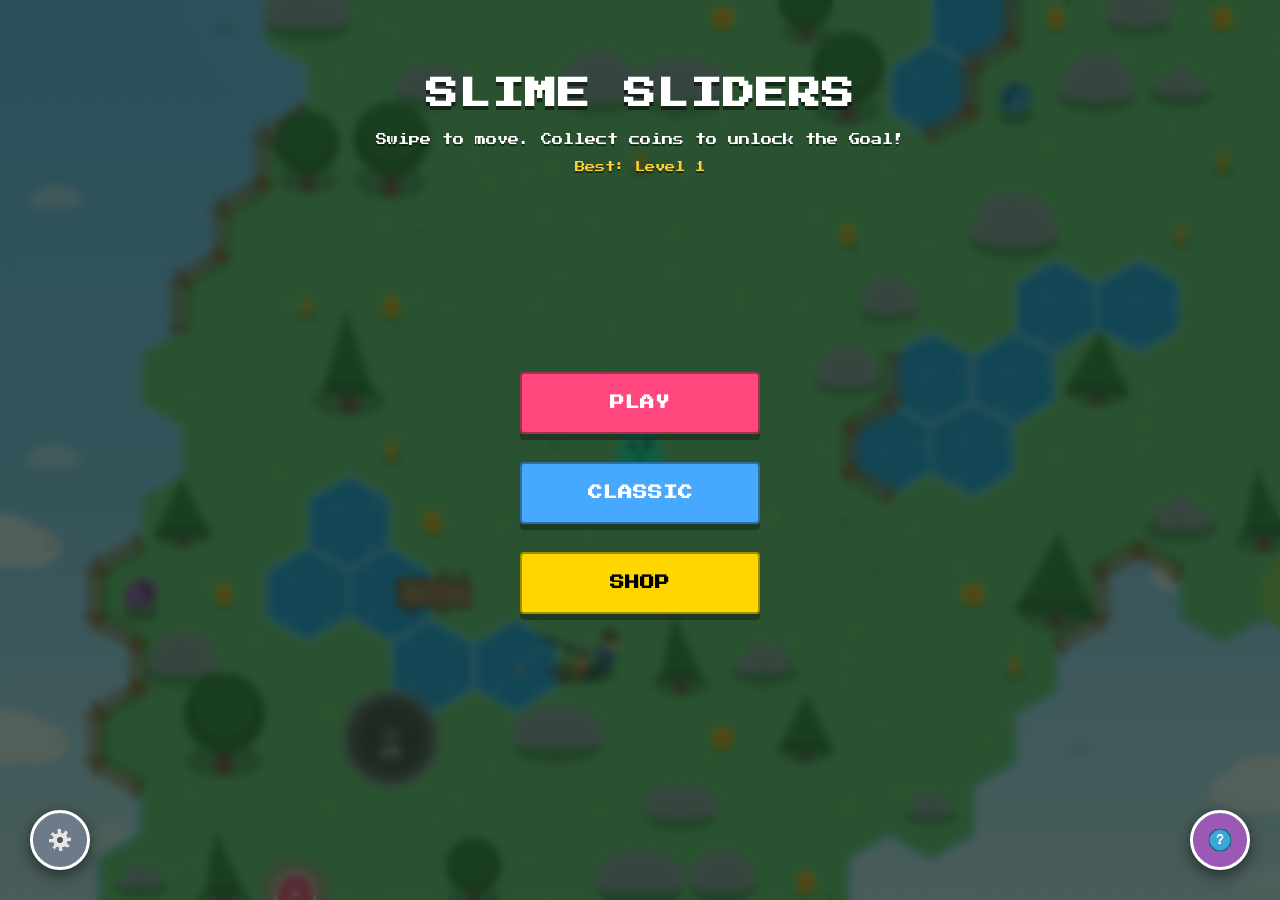
==== commit c0d70cc9: "Update index.html" ====
--- a/index.html
+++ b/index.html
@@ -8,7 +8,7 @@
 
     <link rel="icon" type="image/svg+xml" href="data:image/svg+xml,%3Csvg xmlns='http://www.w3.org/2000/svg' width='180' height='180' viewBox='0 0 180 180'%3E%3Cdefs%3E%3ClinearGradient id='bgGrad' x1='0%25' y1='0%25' x2='0%25' y2='100%25'%3E%3Cstop offset='0%25' stop-color='%23a8f0ad' /%3E%3Cstop offset='100%25' stop-color='%2344b854' /%3E%3C/linearGradient%3E%3CradialGradient id='slimeGrad' cx='35%25' cy='30%25' r='70%25'%3E%3Cstop offset='0%25' stop-color='%23ffb8e0' /%3E%3Cstop offset='35%25' stop-color='%23ff4791' /%3E%3Cstop offset='100%25' stop-color='%23b81d5f' /%3E%3C/radialGradient%3E%3ClinearGradient id='goldGrad' x1='0%25' y1='0%25' x2='100%25' y2='100%25'%3E%3Cstop offset='0%25' stop-color='%23fffaa3' /%3E%3Cstop offset='40%25' stop-color='%23ffcc00' /%3E%3Cstop offset='100%25' stop-color='%23e67e00' /%3E%3C/linearGradient%3E%3Cfilter id='softShadow' x='-20%25' y='-20%25' width='140%25' height='140%25'%3E%3CfeDropShadow dx='0' dy='8' stdDeviation='6' flood-color='%23003300' flood-opacity='0.3'/%3E%3C/filter%3E%3C/defs%3E%3Crect width='180' height='180' rx='40' fill='url(%23bgGrad)' /%3E%3Ccircle cx='90' cy='90' r='85' fill='%23ffffff' opacity='0.1' /%3E%3Ccircle cx='90' cy='90' r='55' fill='%23ffffff' opacity='0.15' /%3E%3Crect x='4' y='4' width='172' height='172' rx='36' fill='none' stroke='%23ffffff' stroke-width='4' opacity='0.4' /%3E%3Crect x='0' y='0' width='180' height='180' rx='40' fill='none' stroke='%231d6627' stroke-width='2' opacity='0.3' /%3E%3Cellipse cx='90' cy='155' rx='55' ry='12' fill='%232a7a35' opacity='0.6' /%3E%3Cg transform='translate(135, 45)' filter='url(%23softShadow)'%3E%3Ccircle cx='0' cy='3' r='22' fill='%23c77000' /%3E%3Ccircle cx='0' cy='0' r='22' fill='url(%23goldGrad)' /%3E%3Ccircle cx='0' cy='0' r='15' fill='none' stroke='%23ffebb3' stroke-width='2' opacity='0.6' /%3E%3Crect x='-4' y='-9' width='8' height='18' fill='%23c77000' rx='2' /%3E%3Crect x='-4' y='-10' width='8' height='18' fill='%23ffebb3' rx='2' /%3E%3Cpath d='M -12 -12 L -9 -14 L -12 -16 L -14 -19 L -16 -16 L -19 -14 L -16 -12 L -14 -9 Z' fill='%23ffffff' /%3E%3C/g%3E%3Cg transform='translate(35, 30)' filter='url(%23softShadow)'%3E%3Ccircle cx='0' cy='2' r='14' fill='%23c77000' /%3E%3Ccircle cx='0' cy='0' r='14' fill='url(%23goldGrad)' /%3E%3Ccircle cx='0' cy='0' r='9' fill='none' stroke='%23ffebb3' stroke-width='1.5' opacity='0.6' /%3E%3Crect x='-2' y='-5' width='4' height='10' fill='%23ffebb3' rx='1' /%3E%3C/g%3E%3Cg filter='url(%23softShadow)'%3E%3Cpath d='M 90 60 C 135 60, 155 110, 150 145 C 145 170, 120 160, 90 160 C 60 160, 35 170, 30 145 C 25 110, 45 60, 90 60 Z' fill='url(%23slimeGrad)' /%3E%3Cellipse cx='65' cy='85' rx='16' ry='8' transform='rotate(-25 65 85)' fill='%23ffffff' opacity='0.75' /%3E%3Cellipse cx='50' cy='100' rx='5' ry='3' transform='rotate(-35 50 100)' fill='%23ffffff' opacity='0.5' /%3E%3Cellipse cx='70' cy='115' rx='7' ry='11' fill='%232d1122' /%3E%3Ccircle cx='68' cy='110' r='3.5' fill='%23ffffff' /%3E%3Ccircle cx='72' cy='118' r='1.5' fill='%23ffffff' /%3E%3Cellipse cx='110' cy='115' rx='7' ry='11' fill='%232d1122' /%3E%3Ccircle cx='108' cy='110' r='3.5' fill='%23ffffff' /%3E%3Ccircle cx='112' cy='118' r='1.5' fill='%23ffffff' /%3E%3Cpath d='M 82 125 C 82 125, 90 140, 98 125 C 98 125, 90 128, 82 125 Z' fill='%232d1122' /%3E%3Cpath d='M 85 132 C 85 132, 90 137, 95 132 Z' fill='%23ff7da6' /%3E%3Cellipse cx='52' cy='128' rx='9' ry='5' fill='%23ff0055' opacity='0.3' /%3E%3Cellipse cx='128' cy='128' rx='9' ry='5' fill='%23ff0055' opacity='0.3' /%3E%3C/g%3E%3Cg transform='translate(75, 42) rotate(-10)' filter='url(%23softShadow)'%3E%3Cpath d='M 5 15 L 25 15 L 20 25 L 10 25 Z' fill='%23d97a00' /%3E%3Cpath d='M 0 25 L 30 25 L 35 0 L 22 10 L 15 -5 L 8 10 L -5 0 Z' fill='url(%23goldGrad)' /%3E%3Cpath d='M 0 25 L 30 25 L 35 0 L 22 10 L 15 -5 L 8 10 L -5 0 Z' fill='none' stroke='%23ffebb3' stroke-width='1.5' opacity='0.8' stroke-linejoin='round' /%3E%3Ccircle cx='-5' cy='0' r='2' fill='%23ff4791' /%3E%3Ccircle cx='15' cy='-5' r='2.5' fill='%2344b854' /%3E%3Ccircle cx='35' cy='0' r='2' fill='%2347a8ff' /%3E%3C/g%3E%3Cpath d='M 150 110 Q 150 120 160 120 Q 150 120 150 130 Q 150 120 140 120 Q 150 120 150 110 Z' fill='%23ffffff' opacity='0.9' /%3E%3Cpath d='M 25 100 Q 25 105 30 105 Q 25 105 25 110 Q 25 105 20 105 Q 25 105 25 100 Z' fill='%23ffffff' opacity='0.8' /%3E%3C/svg%3E">
     <meta charset="UTF-8">
-    <meta name="viewport" content="width=device-width, initial-scale=1.0, maximum-scale=1.0, user-scalable=no, viewport-fit=cover">
+    <meta name="viewport" content="width=device-width, initial-scale=1.0, maximum-scale=1.0, user-scalable=no">
     <title>Slime Sliders</title>
     <link rel="preconnect" href="https://fonts.googleapis.com">
     <link href="https://fonts.googleapis.com/css2?family=Press+Start+2P&display=swap" rel="stylesheet">
@@ -23,7 +23,7 @@
             --accent: #ff477e;
         }
         * { box-sizing: border-box; margin: 0; padding: 0; user-select: none; -webkit-user-select: none; -webkit-touch-callout: none; -webkit-tap-highlight-color: transparent; }
-        html, body { user-select: none !important; -webkit-user-select: none !important; height: 100%; background-color: var(--bg-color); }
+        html, body { user-select: none !important; -webkit-user-select: none !important; height: 100%; }
         body { background-color: var(--bg-color); overflow: hidden; font-family: 'Press Start 2P', 'Segoe UI', Tahoma, Geneva, Verdana, sans-serif; touch-action: none; transition: background-color 0.5s; }
         canvas { display: block; }
         canvas { image-rendering: pixelated; image-rendering: crisp-edges; }
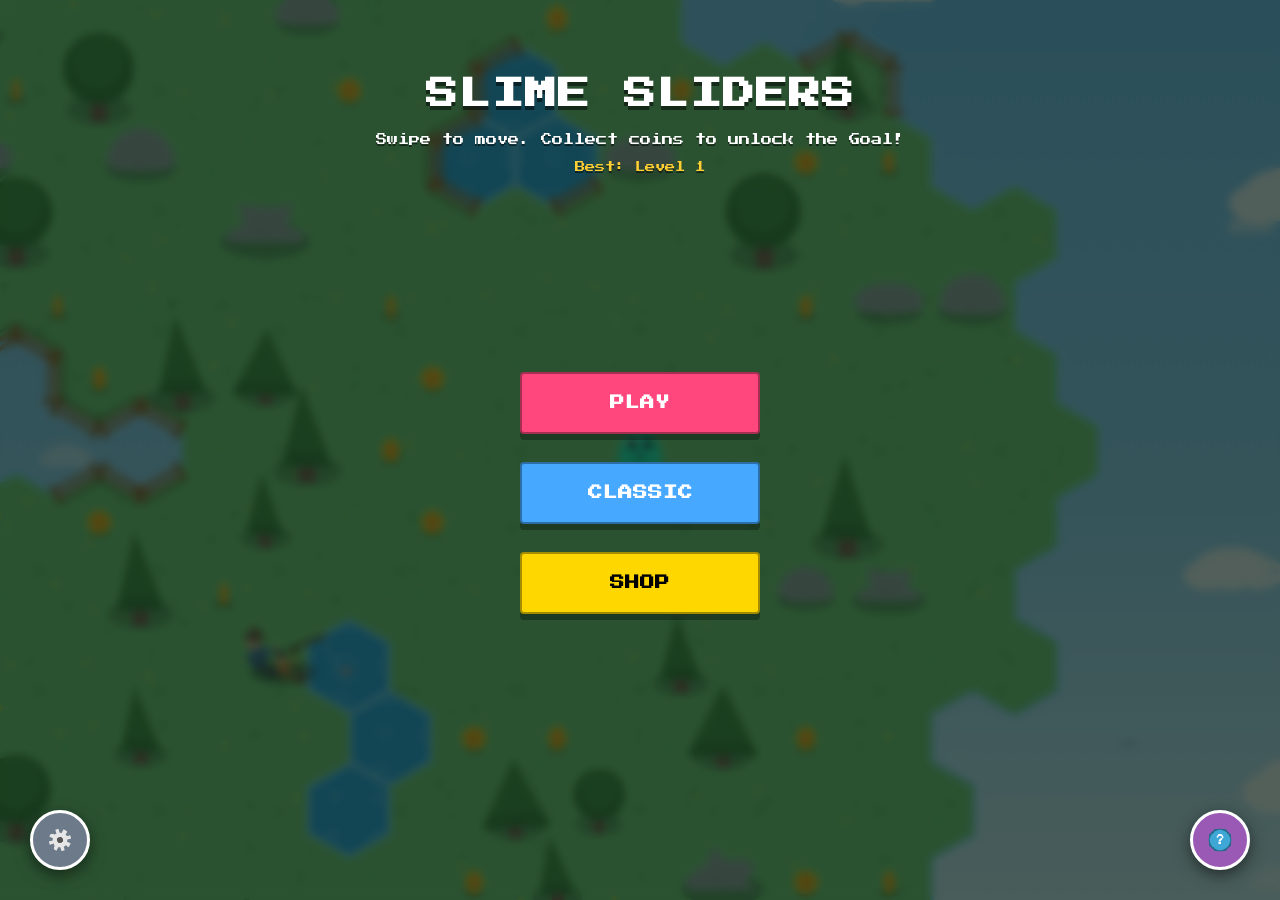
==== commit 5d11a1a8: "Update index.html" ====
--- a/index.html
+++ b/index.html
@@ -5794,6 +5794,10 @@
         // else - restored on every fresh startGame() and left in place through Game Over).
         function updateCornerRightIconForTitle(isTitle) {
             document.getElementById('almanac-icon-img').src = iconDataURL(isTitle ? 'question' : 'trophy', 32);
+            // The red notif dot belongs to the Almanac/trophy state only - it has nothing to do
+            // with the title screen's "?" info button, so re-run the dot check whenever the
+            // icon flips (it self-hides via the isTitle guard in updateAlmanacNotifDots).
+            updateAlmanacNotifDots();
         }
 
         function toggleAlmanac() {
@@ -9901,7 +9905,10 @@
             if (enemiesDot) enemiesDot.classList.toggle('show', enemiesNew);
             if (itemsDot) itemsDot.classList.toggle('show', itemsNew);
             if (achievementsDot) achievementsDot.classList.toggle('show', achievementsNew);
-            if (cornerDot) cornerDot.classList.toggle('show', enemiesNew || itemsNew || achievementsNew);
+            // gameState === 'title' means the corner icon is currently the "?" info button,
+            // not the Almanac trophy, so the dot must stay hidden there regardless of whether
+            // there's unseen Almanac content - it'll reappear once the icon flips back.
+            if (cornerDot) cornerDot.classList.toggle('show', gameState !== 'title' && (enemiesNew || itemsNew || achievementsNew));
         }
 
 
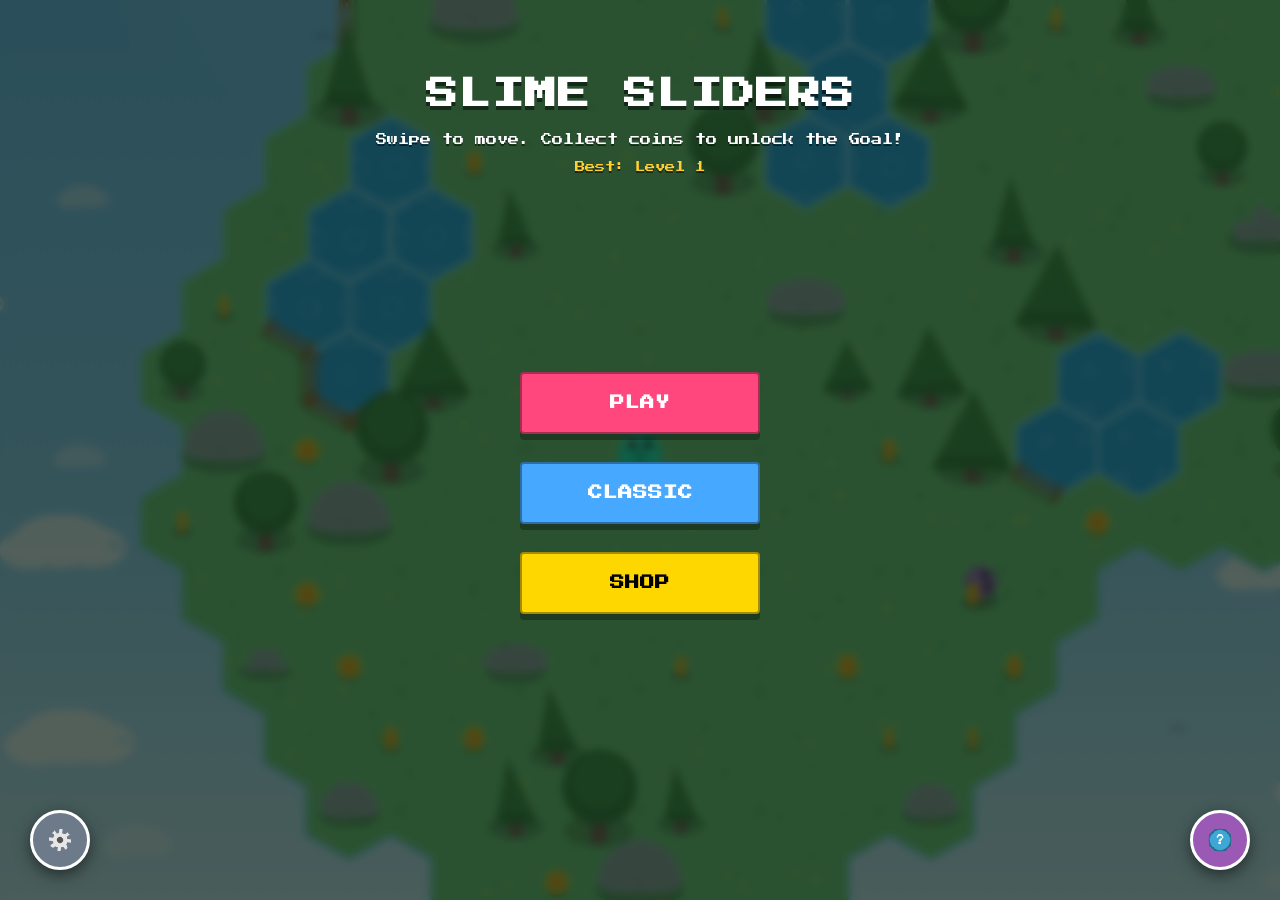
==== commit 6e03bf6d: "Update index.html" ====
--- a/index.html
+++ b/index.html
@@ -808,19 +808,141 @@
         // already rotated in by the wrapper), body radius r, given this boss's colors.
         const bossSilhouettes = {
             kingslime: (ctx, r, def, e) => {
+                // Expression state, read straight off the boss's own attack state machine
+                // (SECTION 6/7: 'cooldown' | 'telegraph' | 'attack') plus the shared hitFlash
+                // feedback that's already set whenever the player lands a hit (see
+                // destroyEnemyByIndex). Getting hit takes priority over whatever it was doing,
+                // then its own windup/attack frames, then a calm idle default.
+                let hurt = (e.hitFlash || 0) > 0;
+                let winding = e.state === 'telegraph';
+                let attacking = e.state === 'attack';
+                let weary = !hurt && !winding && !attacking && e.hp === 1;
+                let blink = !hurt && !winding && !attacking && (((e.animTimer || 0) % 160) > 152);
+
+                // ---- Bloated jelly body: gradient-shaded for real volume instead of a flat
+                // fill, with a softly wobbling drip along the hem. ----
+                let wob = Math.sin((e.animTimer || 0) / 14) * r * 0.02;
+                ctx.beginPath(); ctx.ellipse(0, r * 0.06 + wob * 0.3, r, r * 0.82, 0, 0, Math.PI * 2);
+                let bodyGrad = ctx.createRadialGradient(-r * 0.32, -r * 0.36, r * 0.08, -r * 0.05, r * 0.1, r * 1.25);
+                bodyGrad.addColorStop(0, '#eafff0'); bodyGrad.addColorStop(0.32, def.bodyColor); bodyGrad.addColorStop(1, def.darkColor);
+                ctx.fillStyle = bodyGrad; ctx.fill();
+                ctx.lineWidth = Math.max(1.5, r * 0.045); ctx.strokeStyle = def.darkColor; ctx.stroke();
+
+                // Little hanging drips around the bottom hem.
                 ctx.fillStyle = def.bodyColor;
-                ctx.beginPath(); ctx.ellipse(0, r * 0.15, r, r * 0.85, 0, 0, Math.PI * 2); ctx.fill();
-                ctx.fillStyle = def.darkColor;
-                ctx.beginPath(); ctx.ellipse(0, r * 0.5, r * 0.8, r * 0.35, 0, 0, Math.PI); ctx.fill();
-                // Little jagged crown on top.
-                ctx.fillStyle = def.crownColor;
+                [[-0.62, 0.62, 0.16], [-0.2, 0.82, 0.13], [0.28, 0.78, 0.14]].forEach(d => {
+                    ctx.beginPath(); ctx.ellipse(r * d[0], r * d[1] + wob, r * d[2], r * d[2] * 1.3, 0, 0, Math.PI * 2); ctx.fill();
+                });
+
+                // Underbelly shading for volume.
+                ctx.fillStyle = 'rgba(0,0,0,0.16)';
+                ctx.beginPath(); ctx.ellipse(0, r * 0.46, r * 0.75, r * 0.28, 0, 0, Math.PI); ctx.fill();
+
+                // Gooey internal bubbles, drifting slowly.
+                let bt = (e.animTimer || 0) / 45;
+                ctx.fillStyle = 'rgba(255,255,255,0.22)';
+                [[-0.42, 0.28, 0.1], [0.4, 0.4, 0.07], [-0.05, -0.32, 0.06]].forEach((b, i) => {
+                    let by = b[1] + Math.sin(bt + i * 2.1) * 0.025;
+                    ctx.beginPath(); ctx.arc(r * b[0], r * by, r * b[2], 0, Math.PI * 2); ctx.fill();
+                });
+
+                // Glossy highlight.
+                ctx.fillStyle = 'rgba(255,255,255,0.5)';
+                ctx.beginPath(); ctx.ellipse(-r * 0.36, -r * 0.4, r * 0.3, r * 0.17, -0.5, 0, Math.PI * 2); ctx.fill();
+                ctx.fillStyle = 'rgba(255,255,255,0.3)';
+                ctx.beginPath(); ctx.arc(-r * 0.08, -r * 0.56, r * 0.07, 0, Math.PI * 2); ctx.fill();
+
+                // Blush.
+                ctx.fillStyle = 'rgba(255,50,90,0.22)';
+                ctx.beginPath(); ctx.ellipse(-r * 0.6, r * 0.14, r * 0.14, r * 0.08, 0, 0, Math.PI * 2); ctx.fill();
+                ctx.beginPath(); ctx.ellipse(r * 0.6, r * 0.14, r * 0.14, r * 0.08, 0, 0, Math.PI * 2); ctx.fill();
+
+                // ---- Crown: a proper jeweled 3-point crown (echoes the crown hat accessory's
+                // look - see drawCharacterModel's hatId 'crown') instead of the old flat
+                // triangle fan, with a sliver of velvet base peeking out under the gold band
+                // and a twinkling center gem. ----
+                ctx.fillStyle = '#7a1020';
+                ctx.fillRect(-r * 0.5, -r * 0.6, r * 1.0, r * 0.08);
+                let crownGrad = ctx.createLinearGradient(-r * 0.5, -r * 1.3, r * 0.5, -r * 0.55);
+                crownGrad.addColorStop(0, '#fff4b8'); crownGrad.addColorStop(0.5, def.crownColor); crownGrad.addColorStop(1, '#c9960b');
+                ctx.fillStyle = crownGrad;
                 ctx.beginPath();
-                ctx.moveTo(-r * 0.4, -r * 0.55); ctx.lineTo(-r * 0.28, -r * 0.95); ctx.lineTo(-r * 0.12, -r * 0.6);
-                ctx.lineTo(0, -r * 1.05); ctx.lineTo(r * 0.12, -r * 0.6); ctx.lineTo(r * 0.28, -r * 0.95); ctx.lineTo(r * 0.4, -r * 0.55);
-                ctx.closePath(); ctx.fill();
-                // Eyes
-                ctx.fillStyle = '#0a2a12';
-                ctx.beginPath(); ctx.arc(-r * 0.28, -r * 0.05, r * 0.13, 0, Math.PI * 2); ctx.arc(r * 0.28, -r * 0.05, r * 0.13, 0, Math.PI * 2); ctx.fill();
+                ctx.moveTo(-r * 0.5, -r * 0.62); ctx.lineTo(r * 0.5, -r * 0.62);
+                ctx.lineTo(r * 0.62, -r * 1.02); ctx.lineTo(r * 0.24, -r * 0.78);
+                ctx.lineTo(0, -r * 1.3); ctx.lineTo(-r * 0.24, -r * 0.78);
+                ctx.lineTo(-r * 0.62, -r * 1.02);
+                ctx.closePath(); ctx.lineJoin = 'round'; ctx.fill();
+                ctx.lineWidth = Math.max(1.5, r * 0.035); ctx.strokeStyle = '#8a5a06'; ctx.stroke();
+                ctx.fillStyle = '#c9960b';
+                ctx.fillRect(-r * 0.5, -r * 0.68, r * 1.0, r * 0.12);
+                ctx.strokeRect(-r * 0.5, -r * 0.68, r * 1.0, r * 0.12);
+                ctx.fillStyle = '#e0303f';
+                ctx.beginPath(); ctx.arc(0, -r * 1.18, r * 0.08, 0, Math.PI * 2); ctx.fill();
+                ctx.fillStyle = '#2d7ff5';
+                ctx.beginPath(); ctx.arc(-r * 0.62, -r * 0.95, r * 0.06, 0, Math.PI * 2); ctx.arc(r * 0.62, -r * 0.95, r * 0.06, 0, Math.PI * 2); ctx.fill();
+                if (Math.sin((e.animTimer || 0) / 16) > 0.75) {
+                    ctx.fillStyle = 'rgba(255,255,255,0.9)';
+                    ctx.beginPath(); ctx.arc(-r * 0.03, -r * 1.22, r * 0.025, 0, Math.PI * 2); ctx.fill();
+                }
+
+                // ---- Face - the one thing the old sprite never had beyond two dots. Mood
+                // follows the state read above. ----
+                let eyeY = -r * 0.06, eyeDX = r * 0.3;
+                if (hurt) {
+                    // Dazed from the hit: scrunched X eyes, a small wobbly "ow" mouth, one bead of sweat.
+                    ctx.strokeStyle = '#0a2a12'; ctx.lineWidth = Math.max(2, r * 0.055); ctx.lineCap = 'round';
+                    [-1, 1].forEach(s => {
+                        let ex = s * eyeDX;
+                        ctx.beginPath(); ctx.moveTo(ex - r * 0.11, eyeY - r * 0.11); ctx.lineTo(ex + r * 0.11, eyeY + r * 0.11); ctx.stroke();
+                        ctx.beginPath(); ctx.moveTo(ex + r * 0.11, eyeY - r * 0.11); ctx.lineTo(ex - r * 0.11, eyeY + r * 0.11); ctx.stroke();
+                    });
+                    ctx.fillStyle = '#3a1416';
+                    ctx.beginPath(); ctx.ellipse(0, r * 0.3, r * 0.09, r * 0.12, 0, 0, Math.PI * 2); ctx.fill();
+                    ctx.fillStyle = 'rgba(150,225,255,0.85)';
+                    ctx.beginPath(); ctx.ellipse(r * 0.58, -r * 0.32, r * 0.045, r * 0.075, 0.3, 0, Math.PI * 2); ctx.fill();
+                } else if (attacking) {
+                    // Mid-attack: full roar, sharp brows, bared teeth.
+                    ctx.fillStyle = '#0a2a12';
+                    ctx.beginPath(); ctx.ellipse(-eyeDX, eyeY, r * 0.1, r * 0.055, 0, 0, Math.PI * 2); ctx.ellipse(eyeDX, eyeY, r * 0.1, r * 0.055, 0, 0, Math.PI * 2); ctx.fill();
+                    ctx.strokeStyle = '#0a2a12'; ctx.lineWidth = Math.max(2, r * 0.065); ctx.lineCap = 'round';
+                    ctx.beginPath(); ctx.moveTo(-eyeDX - r * 0.17, eyeY - r * 0.23); ctx.lineTo(-eyeDX + r * 0.12, eyeY - r * 0.1); ctx.stroke();
+                    ctx.beginPath(); ctx.moveTo(eyeDX + r * 0.17, eyeY - r * 0.23); ctx.lineTo(eyeDX - r * 0.12, eyeY - r * 0.1); ctx.stroke();
+                    ctx.fillStyle = '#5c1420';
+                    ctx.beginPath(); ctx.ellipse(0, r * 0.34, r * 0.27, r * 0.22, 0, 0, Math.PI * 2); ctx.fill();
+                    ctx.fillStyle = '#fff';
+                    [-1, 1].forEach(s => { ctx.beginPath(); ctx.moveTo(s * r * 0.17, r * 0.14); ctx.lineTo(s * r * 0.23, r * 0.25); ctx.lineTo(s * r * 0.1, r * 0.25); ctx.closePath(); ctx.fill(); });
+                } else if (winding) {
+                    // Winding up: narrowed, gritted, readying the next attack.
+                    ctx.fillStyle = '#0a2a12';
+                    ctx.beginPath(); ctx.ellipse(-eyeDX, eyeY, r * 0.1, r * 0.04, 0, 0, Math.PI * 2); ctx.ellipse(eyeDX, eyeY, r * 0.1, r * 0.04, 0, 0, Math.PI * 2); ctx.fill();
+                    ctx.strokeStyle = '#0a2a12'; ctx.lineWidth = Math.max(2, r * 0.055); ctx.lineCap = 'round';
+                    ctx.beginPath(); ctx.moveTo(-eyeDX - r * 0.15, eyeY - r * 0.17); ctx.lineTo(-eyeDX + r * 0.1, eyeY - r * 0.08); ctx.stroke();
+                    ctx.beginPath(); ctx.moveTo(eyeDX + r * 0.15, eyeY - r * 0.17); ctx.lineTo(eyeDX - r * 0.1, eyeY - r * 0.08); ctx.stroke();
+                    ctx.beginPath(); ctx.moveTo(-r * 0.15, r * 0.3); ctx.lineTo(r * 0.15, r * 0.3); ctx.stroke();
+                } else {
+                    // Calm default: round content eyes with a highlight and a gentle smile,
+                    // with an occasional blink so it doesn't look static while idling.
+                    if (blink) {
+                        ctx.strokeStyle = '#0a2a12'; ctx.lineWidth = Math.max(2, r * 0.04); ctx.lineCap = 'round';
+                        ctx.beginPath(); ctx.moveTo(-eyeDX - r * 0.1, eyeY); ctx.lineTo(-eyeDX + r * 0.1, eyeY); ctx.stroke();
+                        ctx.beginPath(); ctx.moveTo(eyeDX - r * 0.1, eyeY); ctx.lineTo(eyeDX + r * 0.1, eyeY); ctx.stroke();
+                    } else {
+                        ctx.fillStyle = '#0a2a12';
+                        ctx.beginPath(); ctx.arc(-eyeDX, eyeY, r * 0.12, 0, Math.PI * 2); ctx.arc(eyeDX, eyeY, r * 0.12, 0, Math.PI * 2); ctx.fill();
+                        ctx.fillStyle = '#fff';
+                        ctx.beginPath(); ctx.arc(-eyeDX + r * 0.04, eyeY - r * 0.04, r * 0.04, 0, Math.PI * 2); ctx.arc(eyeDX + r * 0.04, eyeY - r * 0.04, r * 0.04, 0, Math.PI * 2); ctx.fill();
+                    }
+                    ctx.strokeStyle = '#0a2a12'; ctx.lineWidth = Math.max(2, r * 0.045); ctx.lineCap = 'round';
+                    ctx.beginPath(); ctx.arc(0, r * 0.16, r * 0.15, 0.15 * Math.PI, 0.85 * Math.PI); ctx.stroke();
+                    if (weary) {
+                        // Down to its last hit - a bit worn out even while idling.
+                        ctx.strokeStyle = '#0a2a12'; ctx.lineWidth = Math.max(1.5, r * 0.04); ctx.lineCap = 'round';
+                        ctx.beginPath(); ctx.moveTo(-eyeDX - r * 0.13, eyeY - r * 0.2); ctx.lineTo(-eyeDX + r * 0.09, eyeY - r * 0.15); ctx.stroke();
+                        ctx.beginPath(); ctx.moveTo(eyeDX + r * 0.13, eyeY - r * 0.2); ctx.lineTo(eyeDX - r * 0.09, eyeY - r * 0.15); ctx.stroke();
+                        ctx.fillStyle = 'rgba(150,225,255,0.7)';
+                        ctx.beginPath(); ctx.ellipse(r * 0.55, -r * 0.28, r * 0.04, r * 0.065, 0.3, 0, Math.PI * 2); ctx.fill();
+                    }
+                }
             },
             desertlion: (ctx, r, def, e) => {
                 ctx.fillStyle = def.crownColor; // mane
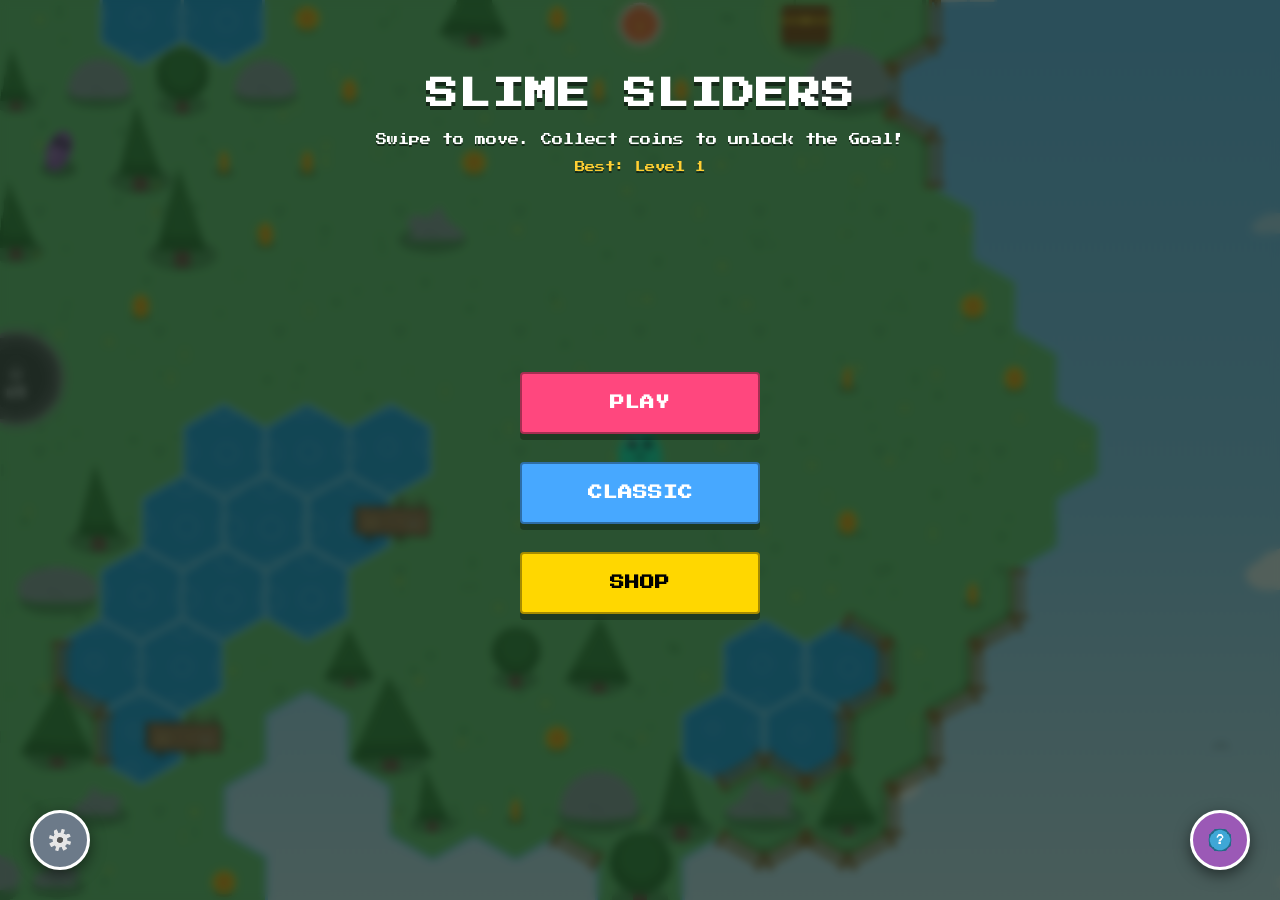
==== commit 492a64f8: "Update index.html" ====
--- a/index.html
+++ b/index.html
@@ -62,7 +62,7 @@
            blink, since this is a one-shot announcement rather than an ongoing status. */
         #survive-announcement { position: absolute; top: 42%; left: 50%; transform: translate(-50%, -50%) scale(0.6); display: none; opacity: 0; background: rgba(0, 0, 0, 0.75); color: #ff2e4d; padding: 18px 38px; border-radius: 16px; border: 3px solid #ff2e4d; font-size: 2rem; font-weight: bold; text-shadow: 0 0 10px #000; z-index: 15; pointer-events: none; text-align: center; transition: opacity 0.4s ease, transform 0.4s ease; }
         #survive-announcement.show { opacity: 1; transform: translate(-50%, -50%) scale(1); }
-        /* Sandstorm Mane (Lion mythic item) one-time dash tutorial popups - "Double tap to
+        /* Sandstorm Horns (Minotaur mythic item) one-time dash tutorial popups - "Double tap to
            dash!" the first time the ring ever fills, and "Swipe to change dash direction!"
            the first time the aim window ever reaches its halfway point. Both pause game logic
            (see lionTutorialPause). "Double tap to dash!" is dismissed by double-tapping;
@@ -791,6 +791,35 @@
         window.EnemySprites = window.EnemySprites || {};
 
         function bossBobOffset(e) { return Math.sin((e.animTimer || 0) / 18) * (e.radius * 0.06); }
+
+        // Draws one curved bull horn rooted at (sx,sy), sweeping outward/up and curling
+        // slightly inward at the tip. dir = -1 for the rear horn, 1 for the front horn (each
+        // silhouette places one on either side of the skull - see desertlion's Minotaur
+        // rework below). Deliberately big and chunky so it reads clearly as the boss's
+        // signature "crown" even at the small in-game boss radius, not just zoomed in.
+        // Relies on the global shadeHex(hex, amt) helper (defined further down, alongside
+        // the fishing-scene figures) for the gradient's base color; both are available by
+        // the time this ever actually runs, since bosses aren't drawn until well after every
+        // <script> block on the page has loaded.
+        function drawHorn(ctx, sx, sy, dir, r, baseColor, tipColor) {
+            ctx.beginPath();
+            ctx.moveTo(sx - dir * r * 0.1, sy + r * 0.08);
+            ctx.quadraticCurveTo(sx + dir * r * 0.08, sy - r * 0.4, sx + dir * r * 0.5, sy - r * 0.72);
+            ctx.quadraticCurveTo(sx + dir * r * 0.8, sy - r * 0.95, sx + dir * r * 0.7, sy - r * 1.18);
+            ctx.quadraticCurveTo(sx + dir * r * 0.6, sy - r * 1.02, sx + dir * r * 0.32, sy - r * 0.68);
+            ctx.quadraticCurveTo(sx + dir * r * 0.02, sy - r * 0.36, sx + dir * r * 0.12, sy - r * 0.02);
+            ctx.closePath();
+            let grad = ctx.createLinearGradient(sx, sy, sx + dir * r * 0.7, sy - r * 1.18);
+            grad.addColorStop(0, baseColor); grad.addColorStop(0.55, baseColor); grad.addColorStop(1, tipColor);
+            ctx.fillStyle = grad;
+            ctx.fill();
+            ctx.strokeStyle = 'rgba(0,0,0,0.35)'; ctx.lineWidth = r * 0.035; ctx.stroke();
+            // one ridge line for texture, visible up close without muddying the silhouette
+            ctx.strokeStyle = 'rgba(0,0,0,0.18)'; ctx.lineWidth = r * 0.025;
+            ctx.beginPath();
+            ctx.moveTo(sx + dir * r * 0.14, sy - r * 0.12); ctx.lineTo(sx + dir * r * 0.4, sy - r * 0.58);
+            ctx.stroke();
+        }
 
         function drawBossHPPips(ctx, e) {
             let n = e.maxHp || 3; let spacing = 16;
@@ -944,59 +973,791 @@
                     }
                 }
             },
+            // Desert boss: a Minotaur. (Kept the 'desertlion' key/bossId so save data, item
+            // unlocks, and the bestiary entry all still line up - only the look changed.)
             desertlion: (ctx, r, def, e) => {
-                ctx.fillStyle = def.crownColor; // mane
-                ctx.beginPath(); ctx.arc(0, 0, r * 1.05, 0, Math.PI * 2); ctx.fill();
+                // Facial expression: a brief pained wince while in its post-hit hitFlash
+                // window (see destroyEnemyByIndex - that's a short, readable 24-frame beat,
+                // unlike the much longer BOSS_IFRAME_FRAMES invulnerability window), an open
+                // bellow mid-attack, a gritted snarl while winding one up, otherwise calm.
+                let expr = 'idle';
+                if ((e.hitFlash || 0) > 0) expr = 'hurt';
+                else if (e.state === 'attack') expr = 'attack';
+                else if (e.state === 'telegraph') expr = 'telegraph';
+
+                let bodyLight = shadeHex(def.bodyColor, 0.18);
+                let bodyDark = def.darkColor;
+                let hornBase = shadeHex(def.crownColor, 0.15); // crownColor = the horns now, not a mane
+                let hornTip = shadeHex(def.darkColor, -0.55);
+
+                // Body: broad muscular shoulders/chest, lightly shaded for some form.
                 ctx.fillStyle = def.bodyColor;
-                ctx.beginPath(); ctx.arc(0, 0, r * 0.72, 0, Math.PI * 2); ctx.fill();
+                ctx.beginPath(); ctx.ellipse(-r * 0.06, r * 0.22, r * 0.92, r * 0.72, 0, 0, Math.PI * 2); ctx.fill();
+                ctx.fillStyle = bodyDark; ctx.globalAlpha = 0.55;
+                ctx.beginPath(); ctx.ellipse(-r * 0.42, r * 0.2, r * 0.4, r * 0.5, 0.25, 0, Math.PI * 2); ctx.fill(); // far shoulder in shadow
+                ctx.globalAlpha = 1;
+                ctx.fillStyle = bodyLight; ctx.globalAlpha = 0.5;
+                ctx.beginPath(); ctx.ellipse(r * 0.4, r * 0.05, r * 0.32, r * 0.4, -0.2, 0, Math.PI * 2); ctx.fill(); // near shoulder highlight
+                ctx.globalAlpha = 1;
+                ctx.fillStyle = bodyDark; // chest fur fringe
+                ctx.beginPath();
+                for (let i = -1; i <= 1; i++) {
+                    let cx = i * r * 0.13;
+                    ctx.moveTo(cx - r * 0.07, r * 0.1); ctx.lineTo(cx + r * 0.07, r * 0.1); ctx.lineTo(cx, r * 0.32);
+                }
+                ctx.fill();
+
+                // Head.
+                let hx = r * 0.1, hy = -r * 0.32, hr = r * 0.6;
+                ctx.fillStyle = def.bodyColor;
+                ctx.beginPath(); ctx.arc(hx, hy, hr, 0, Math.PI * 2); ctx.fill();
+                ctx.fillStyle = bodyDark; ctx.globalAlpha = 0.28;
+                ctx.beginPath(); ctx.arc(hx - hr * 0.25, hy + hr * 0.3, hr * 0.7, 0, Math.PI * 2); ctx.fill();
+                ctx.globalAlpha = 1;
+
+                // Ears, tucked behind the horns.
+                ctx.fillStyle = bodyDark;
+                ctx.beginPath(); ctx.ellipse(hx - hr * 0.85, hy - hr * 0.15, r * 0.16, r * 0.24, -0.6, 0, Math.PI * 2); ctx.fill();
+                ctx.beginPath(); ctx.ellipse(hx + hr * 0.55, hy - hr * 0.75, r * 0.15, r * 0.22, 0.5, 0, Math.PI * 2); ctx.fill();
+                ctx.fillStyle = shadeHex(bodyDark, -0.3);
+                ctx.beginPath(); ctx.ellipse(hx - hr * 0.85, hy - hr * 0.15, r * 0.08, r * 0.13, -0.6, 0, Math.PI * 2); ctx.fill();
+
+                // Horns - the boss's signature "crown".
+                drawHorn(ctx, hx - hr * 0.35, hy - hr * 0.55, -1, r, hornBase, hornTip);
+                drawHorn(ctx, hx + hr * 0.35, hy - hr * 0.6, 1, r, hornBase, hornTip);
+
+                // Forehead fur tuft between the horns.
+                ctx.fillStyle = bodyDark;
+                ctx.beginPath(); ctx.ellipse(hx + hr * 0.05, hy - hr * 0.55, r * 0.14, r * 0.1, 0.2, 0, Math.PI * 2); ctx.fill();
+
+                // Snout / muzzle, with nostrils and a nose ring.
+                let sx = hx + hr * 0.85, sy = hy + hr * 0.28;
                 ctx.fillStyle = def.darkColor;
-                ctx.beginPath(); ctx.ellipse(r * 0.35, r * 0.2, r * 0.28, r * 0.2, 0, 0, Math.PI * 2); ctx.fill(); // snout
-                ctx.fillStyle = '#1a1206';
-                ctx.beginPath(); ctx.arc(-r * 0.18, -r * 0.1, r * 0.1, 0, Math.PI * 2); ctx.arc(r * 0.22, -r * 0.1, r * 0.1, 0, Math.PI * 2); ctx.fill();
+                ctx.beginPath(); ctx.ellipse(sx, sy, r * 0.36, r * 0.27, 0, 0, Math.PI * 2); ctx.fill();
+                ctx.fillStyle = shadeHex(def.darkColor, 0.12);
+                ctx.beginPath(); ctx.ellipse(sx - r * 0.05, sy - r * 0.08, r * 0.24, r * 0.15, 0, 0, Math.PI * 2); ctx.fill();
+                ctx.fillStyle = '#1a0e05';
+                ctx.beginPath();
+                ctx.ellipse(sx + r * 0.14, sy - r * 0.09, r * 0.05, r * 0.08, 0.4, 0, Math.PI * 2);
+                ctx.ellipse(sx + r * 0.14, sy + r * 0.11, r * 0.05, r * 0.08, -0.4, 0, Math.PI * 2);
+                ctx.fill();
+                ctx.strokeStyle = '#f4d35e'; ctx.lineWidth = r * 0.045;
+                ctx.beginPath(); ctx.arc(sx + r * 0.05, sy + r * 0.24, r * 0.09, 0.15, Math.PI - 0.15); ctx.stroke();
+                ctx.strokeStyle = 'rgba(0,0,0,0.25)'; ctx.lineWidth = r * 0.015;
+                ctx.beginPath(); ctx.arc(sx + r * 0.05, sy + r * 0.24, r * 0.09, 0.15, Math.PI - 0.15); ctx.stroke();
+
+                // Face: brow + eyes + mouth, all driven by `expr` above.
+                let ex1 = hx - hr * 0.28, ex2 = hx + hr * 0.42, ey = hy - hr * 0.02;
+                let eyeR = r * 0.13;
+                ctx.lineCap = 'round';
+                if (expr === 'hurt') {
+                    // Eyes squeezed shut, brows raised in a wince, small pained "o" mouth.
+                    ctx.strokeStyle = '#1a0e05'; ctx.lineWidth = r * 0.045;
+                    [ex1, ex2].forEach(ex => {
+                        ctx.beginPath();
+                        ctx.moveTo(ex - eyeR, ey + eyeR * 0.4); ctx.lineTo(ex, ey - eyeR * 0.5); ctx.lineTo(ex + eyeR, ey + eyeR * 0.4);
+                        ctx.stroke();
+                    });
+                    ctx.strokeStyle = shadeHex(def.darkColor, -0.2); ctx.lineWidth = r * 0.05;
+                    ctx.beginPath(); ctx.moveTo(ex1 - eyeR * 1.1, ey - eyeR * 1.6); ctx.lineTo(ex1 + eyeR * 0.6, ey - eyeR * 2.2); ctx.stroke();
+                    ctx.beginPath(); ctx.moveTo(ex2 - eyeR * 0.6, ey - eyeR * 2.2); ctx.lineTo(ex2 + eyeR * 1.1, ey - eyeR * 1.6); ctx.stroke();
+                    ctx.fillStyle = '#1a0e05';
+                    ctx.beginPath(); ctx.ellipse(sx - r * 0.32, sy + r * 0.3, r * 0.06, r * 0.08, 0, 0, Math.PI * 2); ctx.fill();
+                } else if (expr === 'attack') {
+                    // Wide bellowing mouth with bared teeth, eyes narrowed and furious.
+                    ctx.fillStyle = '#2a1608';
+                    [ex1, ex2].forEach(ex => { ctx.beginPath(); ctx.ellipse(ex, ey, eyeR * 1.05, eyeR * 0.55, 0, 0, Math.PI * 2); ctx.fill(); });
+                    ctx.fillStyle = '#ffffff';
+                    ctx.beginPath(); ctx.arc(ex1 + eyeR * 0.3, ey, eyeR * 0.28, 0, Math.PI * 2); ctx.arc(ex2 + eyeR * 0.3, ey, eyeR * 0.28, 0, Math.PI * 2); ctx.fill();
+                    ctx.strokeStyle = shadeHex(def.darkColor, -0.3); ctx.lineWidth = r * 0.06;
+                    ctx.beginPath(); ctx.moveTo(ex1 - eyeR * 1.3, ey - eyeR * 0.3); ctx.lineTo(ex1 + eyeR * 1.1, ey - eyeR * 1.5); ctx.stroke();
+                    ctx.beginPath(); ctx.moveTo(ex2 - eyeR * 1.1, ey - eyeR * 1.5); ctx.lineTo(ex2 + eyeR * 1.3, ey - eyeR * 0.3); ctx.stroke();
+                    let mx = sx - r * 0.28, my = sy + r * 0.32;
+                    ctx.fillStyle = '#3a0a0a';
+                    ctx.beginPath(); ctx.ellipse(mx, my, r * 0.16, r * 0.13, 0, 0, Math.PI * 2); ctx.fill();
+                    ctx.fillStyle = '#fff8e8';
+                    ctx.beginPath();
+                    ctx.moveTo(mx - r * 0.14, my - r * 0.06); ctx.lineTo(mx - r * 0.08, my); ctx.lineTo(mx - r * 0.02, my - r * 0.06);
+                    ctx.lineTo(mx + r * 0.04, my); ctx.lineTo(mx + r * 0.1, my - r * 0.06); ctx.lineTo(mx + r * 0.14, my);
+                    ctx.lineTo(mx + r * 0.1, my + r * 0.11); ctx.lineTo(mx + r * 0.02, my + r * 0.05); ctx.lineTo(mx - r * 0.06, my + r * 0.11);
+                    ctx.lineTo(mx - r * 0.14, my - r * 0.02);
+                    ctx.closePath(); ctx.fill();
+                } else if (expr === 'telegraph') {
+                    // Gritted snarl: narrowed eyes, brows angled down, one tusk bared.
+                    ctx.fillStyle = '#2a1608';
+                    [ex1, ex2].forEach(ex => { ctx.beginPath(); ctx.ellipse(ex, ey + eyeR * 0.15, eyeR * 0.9, eyeR * 0.45, 0, 0, Math.PI * 2); ctx.fill(); });
+                    ctx.strokeStyle = shadeHex(def.darkColor, -0.3); ctx.lineWidth = r * 0.055;
+                    ctx.beginPath(); ctx.moveTo(ex1 - eyeR * 1.2, ey - eyeR * 0.6); ctx.lineTo(ex1 + eyeR, ey - eyeR * 1.5); ctx.stroke();
+                    ctx.beginPath(); ctx.moveTo(ex2 - eyeR, ey - eyeR * 1.5); ctx.lineTo(ex2 + eyeR * 1.2, ey - eyeR * 0.6); ctx.stroke();
+                    let mx = sx - r * 0.26, my = sy + r * 0.3;
+                    ctx.strokeStyle = '#2a1608'; ctx.lineWidth = r * 0.04;
+                    ctx.beginPath(); ctx.moveTo(mx - r * 0.14, my); ctx.quadraticCurveTo(mx, my + r * 0.08, mx + r * 0.16, my - r * 0.03); ctx.stroke();
+                    ctx.fillStyle = '#fff8e8';
+                    ctx.beginPath(); ctx.moveTo(mx + r * 0.08, my - r * 0.01); ctx.lineTo(mx + r * 0.12, my + r * 0.09); ctx.lineTo(mx + r * 0.15, my - r * 0.02); ctx.closePath(); ctx.fill();
+                } else {
+                    // Idle: calm but heavy-lidded, faint downturned brow - menacing at rest.
+                    ctx.fillStyle = '#2a1608';
+                    [ex1, ex2].forEach(ex => { ctx.beginPath(); ctx.ellipse(ex, ey, eyeR * 0.85, eyeR * 0.6, 0, 0, Math.PI * 2); ctx.fill(); });
+                    ctx.fillStyle = '#ffffff'; ctx.globalAlpha = 0.85;
+                    ctx.beginPath(); ctx.arc(ex1 + eyeR * 0.25, ey - eyeR * 0.15, eyeR * 0.22, 0, Math.PI * 2); ctx.arc(ex2 + eyeR * 0.25, ey - eyeR * 0.15, eyeR * 0.22, 0, Math.PI * 2); ctx.fill();
+                    ctx.globalAlpha = 1;
+                    ctx.strokeStyle = shadeHex(def.darkColor, -0.15); ctx.lineWidth = r * 0.045;
+                    ctx.beginPath(); ctx.moveTo(ex1 - eyeR * 1.1, ey - eyeR * 0.5); ctx.lineTo(ex1 + eyeR * 0.9, ey - eyeR * 1.0); ctx.stroke();
+                    ctx.beginPath(); ctx.moveTo(ex2 - eyeR * 0.9, ey - eyeR * 1.0); ctx.lineTo(ex2 + eyeR * 1.1, ey - eyeR * 0.5); ctx.stroke();
+                }
             },
             yeti: (ctx, r, def, e) => {
-                ctx.fillStyle = def.bodyColor;
-                ctx.beginPath(); ctx.ellipse(0, 0, r * 0.85, r, 0, 0, Math.PI * 2); ctx.fill();
-                ctx.fillStyle = def.darkColor;
-                ctx.beginPath(); ctx.ellipse(0, r * 0.7, r * 0.6, r * 0.25, 0, 0, Math.PI * 2); ctx.fill(); // feet shadowline
-                // shaggy tufts
-                ctx.fillStyle = def.crownColor;
-                for (let i = -2; i <= 2; i++) { ctx.beginPath(); ctx.arc(i * r * 0.3, -r * 0.75, r * 0.18, 0, Math.PI * 2); ctx.fill(); }
-                ctx.fillStyle = '#123';
-                ctx.beginPath(); ctx.arc(-r * 0.22, -r * 0.05, r * 0.1, 0, Math.PI * 2); ctx.arc(r * 0.22, -r * 0.05, r * 0.1, 0, Math.PI * 2); ctx.fill();
+                // Same expression pattern as kingslime: hurt beats whatever it was doing, then
+                // its own windup/attack frames (the attack sub-expression varies by which of
+                // its three attacks is actually playing - see bossDB.yeti.attacks), then a
+                // calm idle default.
+                let hurt = (e.hitFlash || 0) > 0;
+                let winding = e.state === 'telegraph';
+                let attacking = e.state === 'attack';
+                let atkName = (attacking && e.currentAttack) ? e.currentAttack.name : null;
+                let breathing = atkName === 'Frost Breath';
+                let weary = !hurt && !winding && !attacking && e.hp === 1;
+                let blink = !hurt && !winding && !attacking && (((e.animTimer || 0) % 170) > 161);
+
+                // Paws swing with the pose: gathered up on the windup, driven down/out on the swing.
+                let pawY = r * 0.16, pawSpread = 1.0;
+                if (winding) { pawY = -r * 0.06; pawSpread = 0.9; }
+                else if (attacking) { pawY = breathing ? r * 0.14 : r * 0.34; pawSpread = breathing ? 1.0 : 1.1; }
+                else if (hurt) { pawY = r * 0.2; pawSpread = 1.05; }
+
+                let wob = Math.sin((e.animTimer || 0) / 16) * r * 0.015;
+
+                // ---- Torso: gradient-shaded for volume instead of a flat fill. ----
+                ctx.beginPath(); ctx.ellipse(0, r * 0.1 + wob * 0.3, r * 0.94, r * 0.84, 0, 0, Math.PI * 2);
+                let bodyGrad = ctx.createRadialGradient(-r * 0.3, -r * 0.34, r * 0.08, -r * 0.04, r * 0.06, r * 1.2);
+                bodyGrad.addColorStop(0, '#ffffff'); bodyGrad.addColorStop(0.38, def.bodyColor); bodyGrad.addColorStop(1, def.darkColor);
+                ctx.fillStyle = bodyGrad; ctx.fill();
+                ctx.lineWidth = Math.max(1.5, r * 0.04); ctx.strokeStyle = def.darkColor; ctx.stroke();
+
+                // Stubby feet shading, low on the body.
+                ctx.fillStyle = 'rgba(0,0,0,0.13)';
+                [-0.36, 0.36].forEach(fx => { ctx.beginPath(); ctx.ellipse(r * fx, r * 0.72, r * 0.26, r * 0.16, 0, 0, Math.PI * 2); ctx.fill(); });
+
+                // ---- Paws: chunky mitten shapes that poke past the torso silhouette, with a
+                // cuff and claws, and shift pose with the attack state above. ----
+                [-1, 1].forEach(s => {
+                    let px = s * r * 0.92 * pawSpread, py = pawY;
+                    ctx.fillStyle = def.bodyColor;
+                    ctx.beginPath(); ctx.ellipse(px, py, r * 0.24, r * 0.28, 0, 0, Math.PI * 2); ctx.fill();
+                    ctx.fillStyle = def.darkColor;
+                    ctx.beginPath(); ctx.ellipse(px, py - r * 0.14, r * 0.22, r * 0.09, 0, 0, Math.PI * 2); ctx.fill();
+                    ctx.strokeStyle = '#6f8f9e'; ctx.lineWidth = Math.max(1.2, r * 0.025); ctx.lineCap = 'round';
+                    [-1, 0, 1].forEach(c => { ctx.beginPath(); ctx.moveTo(px + c * r * 0.08, py + r * 0.2); ctx.lineTo(px + c * r * 0.08, py + r * 0.32); ctx.stroke(); });
+                });
+
+                // ---- Shaggy fur collar framing the sides of the head/shoulders, left clear on
+                // top for the crown: layered shadow + highlight tufts. ----
+                let tufts = [[-0.88, -0.05, 0.19], [-0.9, -0.28, 0.2], [-0.82, -0.5, 0.2], [-0.6, -0.66, 0.19],
+                             [0.88, -0.05, 0.19], [0.9, -0.28, 0.2], [0.82, -0.5, 0.2], [0.6, -0.66, 0.19]];
+                tufts.forEach(t => { ctx.fillStyle = def.darkColor; ctx.beginPath(); ctx.arc(r * t[0] + r * 0.02, r * t[1] + r * 0.03, r * t[2] * 1.05, 0, Math.PI * 2); ctx.fill(); });
+                tufts.forEach(t => { ctx.fillStyle = '#ffffff'; ctx.beginPath(); ctx.arc(r * t[0], r * t[1], r * t[2], 0, Math.PI * 2); ctx.fill(); });
+
+                // Muzzle patch.
+                ctx.fillStyle = 'rgba(255,255,255,0.6)';
+                ctx.beginPath(); ctx.ellipse(0, r * 0.24, r * 0.36, r * 0.24, 0, 0, Math.PI * 2); ctx.fill();
+
+                // Blush.
+                ctx.fillStyle = 'rgba(255,110,140,0.22)';
+                [-1, 1].forEach(s => { ctx.beginPath(); ctx.ellipse(s * r * 0.56, r * 0.14, r * 0.12, r * 0.07, 0, 0, Math.PI * 2); ctx.fill(); });
+
+                // ---- Crown: same proven zigzag as kingslime's (keeps the tip clear of the HP
+                // pips through the attack-pose stretch), re-themed to icicle points with
+                // ice-crystal gems instead of gold and rubies. ----
+                ctx.fillStyle = '#bfe9ff';
+                ctx.fillRect(-r * 0.5, -r * 0.6, r * 1.0, r * 0.08);
+                let crownGrad = ctx.createLinearGradient(-r * 0.5, -r * 1.3, r * 0.5, -r * 0.55);
+                crownGrad.addColorStop(0, '#ffffff'); crownGrad.addColorStop(0.5, def.crownColor); crownGrad.addColorStop(1, '#4a7f9e');
+                ctx.fillStyle = crownGrad;
+                ctx.beginPath();
+                ctx.moveTo(-r * 0.5, -r * 0.62); ctx.lineTo(r * 0.5, -r * 0.62);
+                ctx.lineTo(r * 0.62, -r * 1.02); ctx.lineTo(r * 0.24, -r * 0.78);
+                ctx.lineTo(0, -r * 1.3); ctx.lineTo(-r * 0.24, -r * 0.78);
+                ctx.lineTo(-r * 0.62, -r * 1.02);
+                ctx.closePath(); ctx.lineJoin = 'round'; ctx.fill();
+                ctx.lineWidth = Math.max(1.5, r * 0.035); ctx.strokeStyle = '#4a7f9e'; ctx.stroke();
+                ctx.fillStyle = '#dff3ff';
+                ctx.fillRect(-r * 0.5, -r * 0.68, r * 1.0, r * 0.12);
+                ctx.strokeRect(-r * 0.5, -r * 0.68, r * 1.0, r * 0.12);
+                ctx.fillStyle = '#bdeeff'; ctx.strokeStyle = '#7fc9ea'; ctx.lineWidth = Math.max(1, r * 0.02);
+                ctx.beginPath(); ctx.moveTo(0, -r * 1.24); ctx.lineTo(r * 0.075, -r * 1.16); ctx.lineTo(0, -r * 1.08); ctx.lineTo(-r * 0.075, -r * 1.16); ctx.closePath(); ctx.fill(); ctx.stroke();
+                ctx.fillStyle = '#7fd0ff';
+                [-1, 1].forEach(s => {
+                    let cx = s * r * 0.62, cy = -r * 0.95;
+                    ctx.beginPath(); ctx.moveTo(cx, cy - r * 0.05); ctx.lineTo(cx + r * 0.045, cy); ctx.lineTo(cx, cy + r * 0.05); ctx.lineTo(cx - r * 0.045, cy); ctx.closePath(); ctx.fill();
+                });
+                if (Math.sin((e.animTimer || 0) / 16) > 0.75) {
+                    ctx.fillStyle = 'rgba(255,255,255,0.9)';
+                    ctx.beginPath(); ctx.arc(-r * 0.03, -r * 1.22, r * 0.025, 0, Math.PI * 2); ctx.fill();
+                }
+
+                // ---- Face. ----
+                let eyeY = -r * 0.12, eyeDX = r * 0.32;
+                if (hurt) {
+                    // Dazed: scrunched X eyes, a small wobbly mouth, a couple of jarred-loose ice chips.
+                    ctx.strokeStyle = '#123a48'; ctx.lineWidth = Math.max(2, r * 0.055); ctx.lineCap = 'round';
+                    [-1, 1].forEach(s => {
+                        let ex = s * eyeDX;
+                        ctx.beginPath(); ctx.moveTo(ex - r * 0.11, eyeY - r * 0.11); ctx.lineTo(ex + r * 0.11, eyeY + r * 0.11); ctx.stroke();
+                        ctx.beginPath(); ctx.moveTo(ex + r * 0.11, eyeY - r * 0.11); ctx.lineTo(ex - r * 0.11, eyeY + r * 0.11); ctx.stroke();
+                    });
+                    ctx.fillStyle = '#2a5064';
+                    ctx.beginPath(); ctx.ellipse(0, r * 0.28, r * 0.08, r * 0.1, 0, 0, Math.PI * 2); ctx.fill();
+                    ctx.strokeStyle = 'rgba(190,235,255,0.9)'; ctx.lineWidth = Math.max(1.2, r * 0.03); ctx.lineCap = 'round';
+                    [[r * 0.6, -r * 0.35], [-r * 0.62, -r * 0.15]].forEach(p => {
+                        ctx.beginPath(); ctx.moveTo(p[0] - r * 0.045, p[1]); ctx.lineTo(p[0] + r * 0.045, p[1]); ctx.moveTo(p[0], p[1] - r * 0.045); ctx.lineTo(p[0], p[1] + r * 0.045); ctx.stroke();
+                    });
+                } else if (attacking) {
+                    // Mid-attack: sharp brows and narrowed eyes always; the mouth differs by
+                    // which attack is actually playing.
+                    ctx.fillStyle = '#123a48';
+                    ctx.beginPath(); ctx.ellipse(-eyeDX, eyeY, r * 0.095, r * 0.05, 0, 0, Math.PI * 2); ctx.ellipse(eyeDX, eyeY, r * 0.095, r * 0.05, 0, 0, Math.PI * 2); ctx.fill();
+                    ctx.strokeStyle = '#f4fbff'; ctx.lineWidth = Math.max(2, r * 0.065); ctx.lineCap = 'round';
+                    ctx.beginPath(); ctx.moveTo(-eyeDX - r * 0.17, eyeY - r * 0.2); ctx.lineTo(-eyeDX + r * 0.12, eyeY - r * 0.09); ctx.stroke();
+                    ctx.beginPath(); ctx.moveTo(eyeDX + r * 0.17, eyeY - r * 0.2); ctx.lineTo(eyeDX - r * 0.12, eyeY - r * 0.09); ctx.stroke();
+                    if (breathing) {
+                        // Frost Breath: a rounder exhale, with a little cloud of mist drifting off it.
+                        ctx.fillStyle = '#2a5064';
+                        ctx.beginPath(); ctx.ellipse(0, r * 0.34, r * 0.14, r * 0.16, 0, 0, Math.PI * 2); ctx.fill();
+                        let mt = (e.animTimer || 0) / 10;
+                        ctx.fillStyle = 'rgba(220,245,255,0.55)';
+                        [0, 1, 2].forEach(i => {
+                            let p = ((mt + i * 6) % 18) / 18;
+                            ctx.beginPath(); ctx.arc(0, r * 0.5 + p * r * 0.5, r * (0.08 + p * 0.1), 0, Math.PI * 2); ctx.fill();
+                        });
+                    } else {
+                        // Ice Slam / Avalanche Charge: full roar, bared tusks.
+                        ctx.fillStyle = '#2a5064';
+                        ctx.beginPath(); ctx.ellipse(0, r * 0.32, r * 0.24, r * 0.2, 0, 0, Math.PI * 2); ctx.fill();
+                        ctx.fillStyle = '#f4fbff';
+                        [-1, 1].forEach(s => { ctx.beginPath(); ctx.moveTo(s * r * 0.16, r * 0.15); ctx.lineTo(s * r * 0.06, r * 0.36); ctx.lineTo(s * r * 0.24, r * 0.24); ctx.closePath(); ctx.fill(); });
+                    }
+                } else if (winding) {
+                    // Winding up: narrowed, gritted, readying whichever attack comes next.
+                    ctx.fillStyle = '#123a48';
+                    ctx.beginPath(); ctx.ellipse(-eyeDX, eyeY, r * 0.1, r * 0.04, 0, 0, Math.PI * 2); ctx.ellipse(eyeDX, eyeY, r * 0.1, r * 0.04, 0, 0, Math.PI * 2); ctx.fill();
+                    ctx.strokeStyle = '#f4fbff'; ctx.lineWidth = Math.max(2, r * 0.055); ctx.lineCap = 'round';
+                    ctx.beginPath(); ctx.moveTo(-eyeDX - r * 0.15, eyeY - r * 0.15); ctx.lineTo(-eyeDX + r * 0.1, eyeY - r * 0.06); ctx.stroke();
+                    ctx.beginPath(); ctx.moveTo(eyeDX + r * 0.15, eyeY - r * 0.15); ctx.lineTo(eyeDX - r * 0.1, eyeY - r * 0.06); ctx.stroke();
+                    ctx.strokeStyle = '#2a5064'; ctx.lineWidth = Math.max(2, r * 0.04);
+                    ctx.beginPath(); ctx.moveTo(-r * 0.14, r * 0.3); ctx.lineTo(r * 0.14, r * 0.3); ctx.stroke();
+                } else {
+                    // Calm default: round content eyes with a highlight, tusks, and a gentle
+                    // smile, with an occasional blink; droops when down to its last hit.
+                    if (blink) {
+                        ctx.strokeStyle = '#123a48'; ctx.lineWidth = Math.max(2, r * 0.04); ctx.lineCap = 'round';
+                        ctx.beginPath(); ctx.moveTo(-eyeDX - r * 0.1, eyeY); ctx.lineTo(-eyeDX + r * 0.1, eyeY); ctx.stroke();
+                        ctx.beginPath(); ctx.moveTo(eyeDX - r * 0.1, eyeY); ctx.lineTo(eyeDX + r * 0.1, eyeY); ctx.stroke();
+                    } else if (weary) {
+                        ctx.fillStyle = '#123a48';
+                        ctx.beginPath(); ctx.arc(-eyeDX, eyeY, r * 0.11, 0, Math.PI * 2); ctx.arc(eyeDX, eyeY, r * 0.11, 0, Math.PI * 2); ctx.fill();
+                        ctx.fillStyle = def.bodyColor;
+                        ctx.beginPath(); ctx.rect(-eyeDX - r * 0.13, eyeY - r * 0.16, r * 0.26, r * 0.1); ctx.rect(eyeDX - r * 0.13, eyeY - r * 0.16, r * 0.26, r * 0.1); ctx.fill();
+                    } else {
+                        ctx.fillStyle = '#123a48';
+                        ctx.beginPath(); ctx.arc(-eyeDX, eyeY, r * 0.11, 0, Math.PI * 2); ctx.arc(eyeDX, eyeY, r * 0.11, 0, Math.PI * 2); ctx.fill();
+                        ctx.fillStyle = '#fff';
+                        ctx.beginPath(); ctx.arc(-eyeDX + r * 0.035, eyeY - r * 0.035, r * 0.035, 0, Math.PI * 2); ctx.arc(eyeDX + r * 0.035, eyeY - r * 0.035, r * 0.035, 0, Math.PI * 2); ctx.fill();
+                    }
+                    if (weary) {
+                        // Down to its last hit - shivering, droopy-browed.
+                        ctx.strokeStyle = '#123a48'; ctx.lineWidth = Math.max(1.5, r * 0.035); ctx.lineCap = 'round';
+                        ctx.beginPath(); ctx.moveTo(-r * 0.09, r * 0.3); ctx.lineTo(-r * 0.03, r * 0.34); ctx.lineTo(r * 0.03, r * 0.3); ctx.lineTo(r * 0.09, r * 0.34); ctx.stroke();
+                        ctx.strokeStyle = '#123a48'; ctx.lineWidth = Math.max(1.3, r * 0.03); ctx.lineCap = 'round';
+                        ctx.beginPath(); ctx.moveTo(-eyeDX - r * 0.12, eyeY - r * 0.2); ctx.lineTo(-eyeDX + r * 0.08, eyeY - r * 0.16); ctx.stroke();
+                        ctx.beginPath(); ctx.moveTo(eyeDX + r * 0.12, eyeY - r * 0.2); ctx.lineTo(eyeDX - r * 0.08, eyeY - r * 0.16); ctx.stroke();
+                    } else {
+                        ctx.strokeStyle = '#123a48'; ctx.lineWidth = Math.max(2, r * 0.045); ctx.lineCap = 'round';
+                        ctx.beginPath(); ctx.arc(0, r * 0.22, r * 0.14, 0.15 * Math.PI, 0.85 * Math.PI); ctx.stroke();
+                        ctx.fillStyle = '#f4fbff';
+                        [-1, 1].forEach(s => { ctx.beginPath(); ctx.moveTo(s * r * 0.13, r * 0.32); ctx.lineTo(s * r * 0.05, r * 0.44); ctx.lineTo(s * r * 0.19, r * 0.38); ctx.closePath(); ctx.fill(); });
+                    }
+                }
             },
             lavaworm: (ctx, r, def, e) => {
-                // segmented worm body, 3 rounded segments trailing behind the head
-                ctx.fillStyle = def.darkColor;
-                for (let i = 0; i < 3; i++) { ctx.beginPath(); ctx.arc(-r * (0.55 + i * 0.55), 0, r * (0.65 - i * 0.08), 0, Math.PI * 2); ctx.fill(); }
-                ctx.fillStyle = def.bodyColor;
-                ctx.beginPath(); ctx.arc(0, 0, r * 0.75, 0, Math.PI * 2); ctx.fill();
+                // Molten rock-worm: shaded/gradient segments with glowing magma seams,
+                // a jeweled crown, and a face that reacts to attacking vs. getting hit.
+                let t = (e.animTimer || 0);
+                let hurting = (e.hitFlash || 0) > 0;
+                let telegraphing = e.state === 'telegraph';
+                let attacking = e.state === 'attack';
+                let aggro = telegraphing || attacking;
+
+                let hot = '#ffd27a';
+                let mid = def.bodyColor;
+                let rock = def.darkColor;
+                let crackGlow = '#fff2b0';
+                let rim = 'rgba(35,8,2,0.6)';
+
+                // Trailing rock segments, drawn back-to-front, each with its own
+                // gradient shading, a glowing seam, and a small obsidian dorsal spike.
+                let segCount = 4;
+                let segR = [0.60, 0.50, 0.41, 0.33];
+                let segX = [];
+                let cx = -r * 0.66;
+                for (let i = 0; i < segCount; i++) {
+                    segX.push(cx);
+                    if (i < segCount - 1) cx -= (segR[i] + segR[i + 1]) * r * 0.78;
+                }
+                for (let i = segCount - 1; i >= 0; i--) {
+                    let sr = segR[i] * r;
+                    let sx = segX[i];
+                    let sway = Math.sin(t / 14 - i * 0.9) * r * 0.035;
+
+                    let g = ctx.createRadialGradient(sx - sr * 0.3, sway - sr * 0.35, sr * 0.1, sx, sway, sr);
+                    g.addColorStop(0, mid); g.addColorStop(1, rock);
+                    ctx.fillStyle = g;
+                    ctx.beginPath(); ctx.arc(sx, sway, sr, 0, Math.PI * 2); ctx.fill();
+                    ctx.strokeStyle = rim; ctx.lineWidth = Math.max(1, sr * 0.06); ctx.stroke();
+
+                    ctx.strokeStyle = crackGlow;
+                    ctx.lineWidth = Math.max(1.5, sr * 0.1);
+                    ctx.globalAlpha = 0.5;
+                    ctx.beginPath(); ctx.arc(sx, sway, sr * 0.66, 0.5, 2.7); ctx.stroke();
+                    ctx.globalAlpha = 1;
+
+                    ctx.fillStyle = '#3a1204';
+                    ctx.beginPath();
+                    ctx.moveTo(sx - sr * 0.22, sway - sr * 0.7);
+                    ctx.lineTo(sx, sway - sr * 1.12);
+                    ctx.lineTo(sx + sr * 0.22, sway - sr * 0.7);
+                    ctx.closePath(); ctx.fill();
+                    ctx.strokeStyle = 'rgba(255,207,74,0.55)'; ctx.lineWidth = Math.max(0.8, sr * 0.05); ctx.stroke();
+                }
+
+                // Head, with a soft highlight/shadow gradient and a glowing crack.
+                let hr = r * 0.8;
+                let hg = ctx.createRadialGradient(-hr * 0.25, -hr * 0.35, hr * 0.15, 0, 0, hr * 1.05);
+                hg.addColorStop(0, hot); hg.addColorStop(0.55, mid); hg.addColorStop(1, rock);
+                ctx.fillStyle = hg;
+                ctx.beginPath(); ctx.ellipse(0, 0, hr, hr * 0.86, 0, 0, Math.PI * 2); ctx.fill();
+                ctx.strokeStyle = rim; ctx.lineWidth = hr * 0.035; ctx.stroke();
+
+                ctx.save();
+                ctx.shadowColor = crackGlow; ctx.shadowBlur = hr * 0.15;
+                ctx.strokeStyle = crackGlow;
+                ctx.lineWidth = hr * 0.06;
+                ctx.lineCap = 'round'; ctx.lineJoin = 'round';
+                ctx.globalAlpha = 0.75;
+                ctx.beginPath();
+                ctx.moveTo(-hr * 0.52, hr * 0.12); ctx.lineTo(-hr * 0.18, -hr * 0.14);
+                ctx.lineTo(hr * 0.02, hr * 0.04); ctx.lineTo(hr * 0.4, -hr * 0.32);
+                ctx.stroke();
+                ctx.restore();
+
+                // Jeweled molten crown.
+                ctx.save();
+                ctx.shadowColor = 'rgba(255,170,50,0.9)'; ctx.shadowBlur = hr * 0.32;
+                let cBaseY = -hr * 0.6;
                 ctx.fillStyle = def.crownColor;
-                for (let i = 0; i < 3; i++) { ctx.beginPath(); ctx.arc(-r * (0.4 + i * 0.5), 0, r * 0.14, 0, Math.PI * 2); ctx.fill(); }
-                ctx.fillStyle = '#3a0d02';
-                ctx.beginPath(); ctx.arc(-r * 0.2, -r * 0.12, r * 0.1, 0, Math.PI * 2); ctx.arc(r * 0.2, -r * 0.12, r * 0.1, 0, Math.PI * 2); ctx.fill();
+                ctx.beginPath();
+                ctx.moveTo(-hr * 0.48, cBaseY);
+                ctx.lineTo(-hr * 0.42, cBaseY - hr * 0.36);
+                ctx.lineTo(-hr * 0.22, cBaseY - hr * 0.08);
+                ctx.lineTo(-hr * 0.13, cBaseY - hr * 0.58);
+                ctx.lineTo(0, cBaseY - hr * 0.1);
+                ctx.lineTo(hr * 0.13, cBaseY - hr * 0.58);
+                ctx.lineTo(hr * 0.22, cBaseY - hr * 0.08);
+                ctx.lineTo(hr * 0.42, cBaseY - hr * 0.36);
+                ctx.lineTo(hr * 0.48, cBaseY);
+                ctx.closePath(); ctx.fill();
+                ctx.strokeStyle = '#6b3a08'; ctx.lineWidth = hr * 0.04; ctx.stroke();
+                ctx.shadowBlur = 0;
+                ctx.fillStyle = '#c98a1f';
+                ctx.fillRect(-hr * 0.48, cBaseY - hr * 0.02, hr * 0.96, hr * 0.15);
+                ctx.strokeStyle = '#6b3a08'; ctx.lineWidth = hr * 0.025;
+                ctx.strokeRect(-hr * 0.48, cBaseY - hr * 0.02, hr * 0.96, hr * 0.15);
+                ctx.shadowColor = 'rgba(255,60,30,0.9)'; ctx.shadowBlur = hr * 0.2;
+                ctx.fillStyle = '#ff3b30';
+                ctx.beginPath(); ctx.arc(0, cBaseY + hr * 0.05, hr * 0.09, 0, Math.PI * 2); ctx.fill();
+                ctx.shadowBlur = 0;
+                ctx.fillStyle = '#ffe9a8';
+                ctx.beginPath(); ctx.arc(-hr * 0.3, cBaseY + hr * 0.05, hr * 0.045, 0, Math.PI * 2); ctx.fill();
+                ctx.beginPath(); ctx.arc(hr * 0.3, cBaseY + hr * 0.05, hr * 0.045, 0, Math.PI * 2); ctx.fill();
+                ctx.restore();
+
+                // Face: expression swaps between a content idle look, an angry
+                // roar while telegraphing/attacking, and a wince right after being hit.
+                let eyeY = -hr * 0.06;
+                let eyeXOff = hr * 0.32;
+                let mouthY = hr * 0.4;
+
+                if (hurting) {
+                    ctx.strokeStyle = rock; ctx.lineWidth = hr * 0.055; ctx.lineCap = 'round';
+                    ctx.beginPath(); ctx.moveTo(-eyeXOff - hr * 0.14, eyeY - hr * 0.16); ctx.lineTo(-eyeXOff + hr * 0.1, eyeY - hr * 0.27); ctx.stroke();
+                    ctx.beginPath(); ctx.moveTo(eyeXOff + hr * 0.14, eyeY - hr * 0.16); ctx.lineTo(eyeXOff - hr * 0.1, eyeY - hr * 0.27); ctx.stroke();
+                    [-eyeXOff, eyeXOff].forEach(ex => {
+                        ctx.beginPath(); ctx.moveTo(ex - hr * 0.14, eyeY + hr * 0.04);
+                        ctx.quadraticCurveTo(ex, eyeY - hr * 0.1, ex + hr * 0.14, eyeY + hr * 0.04);
+                        ctx.stroke();
+                    });
+                    ctx.fillStyle = '#5a1206';
+                    ctx.beginPath(); ctx.ellipse(0, mouthY - hr * 0.02, hr * 0.1, hr * 0.13, 0, 0, Math.PI * 2); ctx.fill();
+                } else if (aggro) {
+                    ctx.fillStyle = '#2a0a02';
+                    ctx.beginPath();
+                    ctx.moveTo(-eyeXOff - hr * 0.2, eyeY - hr * 0.24); ctx.lineTo(-eyeXOff + hr * 0.17, eyeY - hr * 0.03); ctx.lineTo(-eyeXOff - hr * 0.17, eyeY - hr * 0.01);
+                    ctx.closePath(); ctx.fill();
+                    ctx.beginPath();
+                    ctx.moveTo(eyeXOff + hr * 0.2, eyeY - hr * 0.24); ctx.lineTo(eyeXOff - hr * 0.17, eyeY - hr * 0.03); ctx.lineTo(eyeXOff + hr * 0.17, eyeY - hr * 0.01);
+                    ctx.closePath(); ctx.fill();
+                    [-eyeXOff, eyeXOff].forEach(ex => {
+                        ctx.save();
+                        ctx.shadowColor = '#fff6d8'; ctx.shadowBlur = hr * 0.14;
+                        ctx.fillStyle = '#fff6d8';
+                        ctx.beginPath(); ctx.ellipse(ex, eyeY + hr * 0.03, hr * 0.14, hr * 0.065, 0, 0, Math.PI * 2); ctx.fill();
+                        ctx.restore();
+                        ctx.fillStyle = '#2a0902';
+                        ctx.beginPath(); ctx.ellipse(ex, eyeY + hr * 0.03, hr * 0.055, hr * 0.055, 0, 0, Math.PI * 2); ctx.fill();
+                    });
+                    let openAmt = telegraphing ? 0.5 : 1;
+                    ctx.save();
+                    ctx.translate(0, mouthY);
+                    ctx.scale(1, Math.max(0.25, openAmt));
+                    let mg = ctx.createRadialGradient(0, 0, hr * 0.02, 0, 0, hr * 0.32);
+                    mg.addColorStop(0, '#fff6c9'); mg.addColorStop(0.5, '#ff9a2e'); mg.addColorStop(1, '#7a1c04');
+                    ctx.fillStyle = mg;
+                    ctx.beginPath(); ctx.ellipse(0, 0, hr * 0.3, hr * 0.26, 0, 0, Math.PI * 2); ctx.fill();
+                    ctx.fillStyle = '#fff8e6';
+                    for (let i = -1; i <= 1; i += 2) {
+                        ctx.beginPath(); ctx.moveTo(i * hr * 0.18, -hr * 0.2); ctx.lineTo(i * hr * 0.1, -hr * 0.06); ctx.lineTo(i * hr * 0.24, -hr * 0.06); ctx.closePath(); ctx.fill();
+                        ctx.beginPath(); ctx.moveTo(i * hr * 0.18, hr * 0.2); ctx.lineTo(i * hr * 0.1, hr * 0.06); ctx.lineTo(i * hr * 0.24, hr * 0.06); ctx.closePath(); ctx.fill();
+                    }
+                    ctx.restore();
+
+                    if (attacking) {
+                        for (let i = 0; i < 4; i++) {
+                            let a = -0.9 + i * 0.6 + Math.sin(t * 0.3 + i) * 0.15;
+                            let d = hr * (0.4 + 0.12 * ((t + i * 7) % 6));
+                            ctx.globalAlpha = 0.7 - (d / (hr * 1.1));
+                            ctx.fillStyle = i % 2 === 0 ? hot : crackGlow;
+                            ctx.beginPath(); ctx.arc(Math.cos(a) * d, mouthY + Math.sin(a) * d * 0.4, hr * 0.03, 0, Math.PI * 2); ctx.fill();
+                        }
+                        ctx.globalAlpha = 1;
+                    }
+                } else {
+                    let blinkPhase = t % 180;
+                    let blink = blinkPhase < 6 ? 0.12 : 1;
+                    [-eyeXOff, eyeXOff].forEach(ex => {
+                        ctx.save();
+                        ctx.translate(ex, eyeY);
+                        ctx.scale(1, blink);
+                        ctx.fillStyle = '#2a0902';
+                        ctx.beginPath(); ctx.ellipse(0, 0, hr * 0.16, hr * 0.16, 0, 0, Math.PI * 2); ctx.fill();
+                        ctx.save();
+                        ctx.shadowColor = hot; ctx.shadowBlur = hr * 0.12;
+                        ctx.fillStyle = hot;
+                        ctx.beginPath(); ctx.ellipse(0, 0, hr * 0.08, hr * 0.08, 0, 0, Math.PI * 2); ctx.fill();
+                        ctx.restore();
+                        ctx.restore();
+                    });
+                    ctx.strokeStyle = rock; ctx.lineWidth = hr * 0.05; ctx.lineCap = 'round';
+                    ctx.beginPath(); ctx.moveTo(-hr * 0.16, mouthY); ctx.quadraticCurveTo(0, mouthY + hr * 0.06, hr * 0.16, mouthY); ctx.stroke();
+
+                    let emberCount = 3;
+                    for (let i = 0; i < emberCount; i++) {
+                        let seed = i * 47.3;
+                        let phase = ((t * 0.9 + seed * 10) % 90) / 90;
+                        let ex2 = Math.sin(seed) * hr * 0.55;
+                        let ey2 = hr * 0.35 - phase * hr * 1.5;
+                        let ealpha = (1 - phase) * 0.75;
+                        let esize = hr * (0.03 + 0.015 * Math.sin(seed + t * 0.1));
+                        ctx.globalAlpha = ealpha;
+                        ctx.fillStyle = i % 2 === 0 ? hot : crackGlow;
+                        ctx.beginPath(); ctx.arc(ex2, ey2, esize, 0, Math.PI * 2); ctx.fill();
+                    }
+                    ctx.globalAlpha = 1;
+                }
             },
             crocodile: (ctx, r, def, e) => {
+                // Expression priority: a brief hit-flash flinch beats an attack snarl beats a
+                // telegraph narrow-eyed wind-up beats the default calm look - see hitFlash and
+                // the attack/telegraph states set by the boss update loop.
+                let hurt = (e.hitFlash || 0) > 0;
+                let attacking = e.state === 'attack';
+                let winding = e.state === 'telegraph';
+                // The jaw hinges open through the wind-up and snaps fully open mid-attack,
+                // then shuts the instant the attack resolves, so the bite itself reads as
+                // the jaw closing on you.
+                let jawOpen = hurt ? 0 : attacking ? 1 : winding ? 0.35 : 0;
+                let scute = def.darkColor;
+
+                // Tail - a tapered wedge trailing off the back of the body.
                 ctx.fillStyle = def.bodyColor;
-                ctx.beginPath(); ctx.ellipse(-r * 0.1, 0, r * 0.85, r * 0.55, 0, 0, Math.PI * 2); ctx.fill();
-                ctx.fillStyle = def.darkColor;
-                ctx.beginPath(); ctx.ellipse(r * 0.55, 0, r * 0.4, r * 0.22, 0, 0, Math.PI * 2); ctx.fill(); // snout
+                ctx.beginPath();
+                ctx.moveTo(-r * 0.7, -r * 0.24);
+                ctx.quadraticCurveTo(-r * 1.15, -r * 0.1, -r * 1.4, 0);
+                ctx.quadraticCurveTo(-r * 1.15, r * 0.1, -r * 0.7, r * 0.24);
+                ctx.closePath(); ctx.fill();
+                ctx.fillStyle = scute;
+                for (let i = 0; i < 3; i++) {
+                    let tx = -r * (0.8 + i * 0.2);
+                    ctx.beginPath(); ctx.moveTo(tx - r * 0.05, -r * 0.06); ctx.lineTo(tx, -r * 0.22); ctx.lineTo(tx + r * 0.05, -r * 0.06); ctx.closePath(); ctx.fill();
+                }
+
+                // Stubby legs peeking out from under the body.
+                ctx.fillStyle = scute;
+                ctx.beginPath(); ctx.ellipse(-r * 0.3, r * 0.42, r * 0.2, r * 0.12, 0.4, 0, Math.PI * 2); ctx.fill();
+                ctx.beginPath(); ctx.ellipse(r * 0.1, r * 0.44, r * 0.2, r * 0.12, -0.25, 0, Math.PI * 2); ctx.fill();
+
+                // Main body.
+                ctx.fillStyle = def.bodyColor;
+                ctx.beginPath(); ctx.ellipse(-r * 0.15, 0, r * 0.78, r * 0.48, 0, 0, Math.PI * 2); ctx.fill();
+
+                // Pale underbelly plates.
+                ctx.fillStyle = 'rgba(255,255,255,0.16)';
+                ctx.beginPath(); ctx.ellipse(-r * 0.1, r * 0.2, r * 0.5, r * 0.16, 0, 0, Math.PI * 2); ctx.fill();
+
+                // Back scutes - a jagged armor ridge down the spine (replaces the old plain dots).
+                ctx.fillStyle = scute;
+                for (let i = -2; i <= 2; i++) {
+                    let bx = i * r * 0.2 - r * 0.28;
+                    ctx.beginPath();
+                    ctx.moveTo(bx - r * 0.08, -r * 0.3);
+                    ctx.lineTo(bx, -r * 0.48);
+                    ctx.lineTo(bx + r * 0.08, -r * 0.3);
+                    ctx.closePath(); ctx.fill();
+                }
+
+                // Snout - a long tapered wedge with a rounded tip.
+                ctx.fillStyle = def.bodyColor;
+                ctx.beginPath();
+                ctx.moveTo(r * 0.2, -r * 0.26);
+                ctx.quadraticCurveTo(r * 0.8, -r * 0.22, r * 1.02, -r * 0.05);
+                ctx.quadraticCurveTo(r * 0.8, r * 0.14, r * 0.2, r * 0.2);
+                ctx.closePath(); ctx.fill();
+
+                // Nostril bumps at the very tip.
+                ctx.fillStyle = scute;
+                ctx.beginPath(); ctx.arc(r * 0.94, -r * 0.1, r * 0.045, 0, Math.PI * 2); ctx.arc(r * 0.94, r * 0.02, r * 0.045, 0, Math.PI * 2); ctx.fill();
+
+                // Upper-jaw snaggle teeth - visible along the top edge of the snout even
+                // with the mouth shut.
+                ctx.fillStyle = '#eef2d8';
+                for (let i = 0; i < 4; i++) {
+                    let tx = r * (0.35 + i * 0.16);
+                    ctx.beginPath(); ctx.moveTo(tx, -r * 0.16); ctx.lineTo(tx + r * 0.05, -r * 0.02); ctx.lineTo(tx - r * 0.05, -r * 0.02); ctx.closePath(); ctx.fill();
+                }
+
+                // Lower jaw - hinges open through the telegraph/attack (jawOpen), or draws
+                // as a simple closed-mouth line otherwise.
+                if (jawOpen > 0) {
+                    let drop = jawOpen * r * 0.32;
+                    ctx.fillStyle = '#7a1e1e';
+                    ctx.beginPath();
+                    ctx.moveTo(r * 0.22, r * 0.02);
+                    ctx.lineTo(r * 0.95, r * 0);
+                    ctx.lineTo(r * 0.85, r * (0.1 + drop));
+                    ctx.lineTo(r * 0.22, r * (0.15 + drop * 0.6));
+                    ctx.closePath(); ctx.fill();
+                    ctx.fillStyle = def.bodyColor;
+                    ctx.beginPath();
+                    ctx.moveTo(r * 0.2, r * (0.15 + drop * 0.6));
+                    ctx.quadraticCurveTo(r * 0.6, r * (0.22 + drop), r * 0.85, r * (0.12 + drop));
+                    ctx.lineTo(r * 0.85, r * (0.2 + drop));
+                    ctx.quadraticCurveTo(r * 0.55, r * (0.32 + drop), r * 0.2, r * (0.26 + drop * 0.6));
+                    ctx.closePath(); ctx.fill();
+                    ctx.fillStyle = '#eef2d8';
+                    for (let i = 0; i < 3; i++) {
+                        let tx = r * (0.38 + i * 0.18);
+                        let ty = r * (0.16 + drop * 0.85);
+                        ctx.beginPath(); ctx.moveTo(tx - r * 0.04, ty); ctx.lineTo(tx + r * 0.04, ty); ctx.lineTo(tx, ty - r * 0.09); ctx.closePath(); ctx.fill();
+                    }
+                } else {
+                    ctx.strokeStyle = def.darkColor; ctx.lineWidth = Math.max(1.5, r * 0.04);
+                    ctx.beginPath(); ctx.moveTo(r * 0.22, r * 0.03); ctx.quadraticCurveTo(r * 0.7, r * 0.1, r * 0.95, r * 0.02); ctx.stroke();
+                }
+
+                // Eye ridges + eyes - the expression changes with state (idle / winding /
+                // attacking / hurt).
+                for (let ex of [r * 0.18, r * 0.4]) {
+                    ctx.fillStyle = def.bodyColor;
+                    ctx.beginPath(); ctx.arc(ex, -r * 0.28, r * 0.13, 0, Math.PI * 2); ctx.fill();
+                    if (hurt) {
+                        ctx.strokeStyle = '#0e1503'; ctx.lineWidth = Math.max(1.5, r * 0.045);
+                        ctx.beginPath(); ctx.moveTo(ex - r * 0.09, -r * 0.24); ctx.lineTo(ex, -r * 0.32); ctx.lineTo(ex + r * 0.09, -r * 0.24); ctx.stroke();
+                    } else if (winding) {
+                        ctx.fillStyle = '#0e1503';
+                        ctx.beginPath(); ctx.ellipse(ex, -r * 0.28, r * 0.09, r * 0.03, 0, 0, Math.PI * 2); ctx.fill();
+                    } else if (attacking) {
+                        ctx.fillStyle = '#0e1503';
+                        ctx.beginPath(); ctx.arc(ex, -r * 0.28, r * 0.1, 0, Math.PI * 2); ctx.fill();
+                        ctx.fillStyle = '#c8d67a';
+                        ctx.beginPath(); ctx.arc(ex, -r * 0.28, r * 0.045, 0, Math.PI * 2); ctx.fill();
+                    } else {
+                        ctx.fillStyle = '#0e1503';
+                        ctx.beginPath(); ctx.arc(ex, -r * 0.28, r * 0.08, 0, Math.PI * 2); ctx.fill();
+                        ctx.fillStyle = '#c8d67a';
+                        ctx.beginPath(); ctx.arc(ex + r * 0.015, -r * 0.3, r * 0.03, 0, Math.PI * 2); ctx.fill();
+                    }
+                }
+
+                // Crown - a small tarnished-gold circlet resting on the brow, just behind
+                // the eyes.
+                ctx.save();
+                ctx.translate(-r * 0.05, -r * 0.46);
                 ctx.fillStyle = def.crownColor;
-                for (let i = -2; i <= 2; i++) { ctx.beginPath(); ctx.arc(i * r * 0.28, -r * 0.42, r * 0.08, 0, Math.PI * 2); ctx.fill(); } // back ridges
-                ctx.fillStyle = '#0e1503';
-                ctx.beginPath(); ctx.arc(r * 0.2, -r * 0.28, r * 0.09, 0, Math.PI * 2); ctx.arc(r * 0.42, -r * 0.2, r * 0.07, 0, Math.PI * 2); ctx.fill();
+                ctx.beginPath();
+                ctx.moveTo(-r * 0.24, r * 0.1);
+                ctx.lineTo(-r * 0.24, -r * 0.02);
+                ctx.lineTo(-r * 0.13, -r * 0.16);
+                ctx.lineTo(-r * 0.01, -r * 0.03);
+                ctx.lineTo(r * 0.11, -r * 0.18);
+                ctx.lineTo(r * 0.22, -r * 0.02);
+                ctx.lineTo(r * 0.22, r * 0.1);
+                ctx.closePath();
+                ctx.fill();
+                ctx.lineWidth = Math.max(1, r * 0.025);
+                ctx.strokeStyle = def.darkColor;
+                ctx.stroke();
+                ctx.fillStyle = '#8fe0a0';
+                ctx.beginPath(); ctx.arc(-r * 0.01, -r * 0.02, r * 0.035, 0, Math.PI * 2); ctx.fill();
+                ctx.restore();
             },
             bear: (ctx, r, def, e) => {
+                let hurt = (e.hitFlash || 0) > 0;
+                let roar = e.state === 'attack';
+                let snarl = e.state === 'telegraph';
+                let aggro = roar || snarl;
+                let bodyLight = shadeHex(def.bodyColor, 0.24);
+                let bodyDeep = shadeHex(def.bodyColor, -0.22);
+                let earInner = shadeHex(def.darkColor, 0.35);
+                let ink = '#1a0f08';
+
+                // Torso: haunches + a big-shouldered chest hump, classic bear silhouette
                 ctx.fillStyle = def.bodyColor;
-                ctx.beginPath(); ctx.ellipse(0, 0, r * 0.85, r * 0.95, 0, 0, Math.PI * 2); ctx.fill();
-                ctx.fillStyle = def.darkColor;
-                ctx.beginPath(); ctx.arc(0, r * 0.25, r * 0.32, 0, Math.PI * 2); ctx.fill(); // snout
+                ctx.beginPath(); ctx.ellipse(0, r * 0.34, r * 0.78, r * 0.6, 0, 0, Math.PI * 2); ctx.fill();
+                ctx.beginPath(); ctx.ellipse(0, -r * 0.06, r * 0.6, r * 0.48, 0, 0, Math.PI * 2); ctx.fill();
+
+                // Fur shading + belly patch, clipped to the torso so nothing spills past the outline
+                ctx.save();
+                ctx.beginPath();
+                ctx.ellipse(0, r * 0.34, r * 0.78, r * 0.6, 0, 0, Math.PI * 2);
+                ctx.ellipse(0, -r * 0.06, r * 0.6, r * 0.48, 0, 0, Math.PI * 2);
+                ctx.clip();
+                ctx.fillStyle = bodyDeep;
+                ctx.beginPath(); ctx.ellipse(r * 0.4, r * 0.16, r * 0.34, r * 0.58, 0.3, 0, Math.PI * 2); ctx.fill();
+                ctx.fillStyle = bodyLight;
+                ctx.beginPath(); ctx.ellipse(-r * 0.02, r * 0.42, r * 0.36, r * 0.3, 0, 0, Math.PI * 2); ctx.fill();
+                ctx.restore();
+
+                // Arms: reared up with claws bared while telegraphing/attacking, relaxed otherwise
+                let armL = aggro ? { sx: -r * 0.5, sy: -r * 0.15, px: -r * 0.85, py: -r * 0.72 }
+                                 : { sx: -r * 0.5, sy: r * 0.05, px: -r * 0.78, py: r * 0.35 };
+                let armR = aggro ? { sx: r * 0.5, sy: -r * 0.15, px: r * 0.9, py: -r * 0.76 }
+                                 : { sx: r * 0.5, sy: r * 0.02, px: r * 0.82, py: r * 0.3 };
+                [armL, armR].forEach(arm => {
+                    ctx.strokeStyle = def.bodyColor; ctx.lineWidth = r * 0.32; ctx.lineCap = 'round';
+                    ctx.beginPath(); ctx.moveTo(arm.sx, arm.sy); ctx.lineTo(arm.px, arm.py); ctx.stroke();
+                    ctx.fillStyle = bodyDeep;
+                    ctx.beginPath(); ctx.arc(arm.px, arm.py, r * 0.17, 0, Math.PI * 2); ctx.fill();
+                    let dirAngle = Math.atan2(arm.py - arm.sy, arm.px - arm.sx);
+                    ctx.strokeStyle = '#f5ead0'; ctx.lineWidth = Math.max(1, r * 0.045); ctx.lineCap = 'round';
+                    for (let i = -1; i <= 1; i++) {
+                        let a = dirAngle + i * 0.4;
+                        ctx.beginPath();
+                        ctx.moveTo(arm.px + Math.cos(a) * r * 0.08, arm.py + Math.sin(a) * r * 0.08);
+                        ctx.lineTo(arm.px + Math.cos(a) * r * 0.3, arm.py + Math.sin(a) * r * 0.3);
+                        ctx.stroke();
+                    }
+                });
+
+                // Head - tips back slightly on a hit
+                let headX = r * 0.04, headY = -r * 0.58;
+                ctx.save();
+                ctx.translate(headX, headY);
+                if (hurt) ctx.rotate(-0.14);
+                let hx = 0, hy = 0;
+
                 ctx.fillStyle = def.bodyColor;
-                ctx.beginPath(); ctx.arc(-r * 0.6, -r * 0.6, r * 0.28, 0, Math.PI * 2); ctx.arc(r * 0.6, -r * 0.6, r * 0.28, 0, Math.PI * 2); ctx.fill(); // ears
+                ctx.beginPath(); ctx.arc(hx, hy, r * 0.46, 0, Math.PI * 2); ctx.fill();
+
+                // Ears
+                ctx.fillStyle = def.bodyColor;
+                ctx.beginPath(); ctx.arc(hx - r * 0.32, hy - r * 0.36, r * 0.19, 0, Math.PI * 2); ctx.arc(hx + r * 0.32, hy - r * 0.36, r * 0.19, 0, Math.PI * 2); ctx.fill();
+                ctx.fillStyle = earInner;
+                ctx.beginPath(); ctx.arc(hx - r * 0.32, hy - r * 0.36, r * 0.095, 0, Math.PI * 2); ctx.arc(hx + r * 0.32, hy - r * 0.36, r * 0.095, 0, Math.PI * 2); ctx.fill();
+
+                // Crown, worn between the ears
+                let bandBottom = hy - r * 0.28, bandTop = hy - r * 0.42, hw = r * 0.38;
                 ctx.fillStyle = def.crownColor;
-                ctx.beginPath(); ctx.arc(-r * 0.6, -r * 0.6, r * 0.14, 0, Math.PI * 2); ctx.arc(r * 0.6, -r * 0.6, r * 0.14, 0, Math.PI * 2); ctx.fill();
-                ctx.fillStyle = '#1a0f08';
-                ctx.beginPath(); ctx.arc(-r * 0.24, -r * 0.15, r * 0.09, 0, Math.PI * 2); ctx.arc(r * 0.24, -r * 0.15, r * 0.09, 0, Math.PI * 2); ctx.fill();
+                ctx.beginPath();
+                ctx.moveTo(hx - hw, bandBottom);
+                ctx.lineTo(hx - hw, bandTop - r * 0.16);
+                ctx.lineTo(hx - hw * 0.5, bandTop - r * 0.02);
+                ctx.lineTo(hx, bandTop - r * 0.3);
+                ctx.lineTo(hx + hw * 0.5, bandTop - r * 0.02);
+                ctx.lineTo(hx + hw, bandTop - r * 0.16);
+                ctx.lineTo(hx + hw, bandBottom);
+                ctx.closePath(); ctx.fill();
+                ctx.strokeStyle = shadeHex(def.crownColor, -0.4); ctx.lineWidth = Math.max(1, r * 0.032); ctx.lineJoin = 'round'; ctx.stroke();
+                ctx.fillStyle = shadeHex(def.crownColor, 0.35);
+                [[-hw, bandTop - r * 0.16], [0, bandTop - r * 0.3], [hw, bandTop - r * 0.16]].forEach(([px, py]) => {
+                    ctx.beginPath(); ctx.arc(hx + px, py, r * 0.045, 0, Math.PI * 2); ctx.fill();
+                });
+                ctx.fillStyle = '#c81e39';
+                ctx.beginPath(); ctx.arc(hx, (bandTop + bandBottom) / 2 + r * 0.02, r * 0.065, 0, Math.PI * 2); ctx.fill();
+                ctx.fillStyle = 'rgba(255,255,255,0.55)';
+                ctx.beginPath(); ctx.arc(hx - r * 0.02, (bandTop + bandBottom) / 2, r * 0.02, 0, Math.PI * 2); ctx.fill();
+
+                // Muzzle + nose
+                ctx.fillStyle = bodyLight;
+                ctx.beginPath(); ctx.ellipse(hx, hy + r * 0.24, r * 0.3, r * 0.22, 0, 0, Math.PI * 2); ctx.fill();
+                ctx.fillStyle = ink;
+                ctx.beginPath(); ctx.ellipse(hx, hy + r * 0.14, r * 0.095, r * 0.07, 0, 0, Math.PI * 2); ctx.fill();
+
+                // Expression - reacts to being hurt, and to winding up / unleashing an attack
+                if (hurt) {
+                    ctx.strokeStyle = ink; ctx.lineWidth = Math.max(1.5, r * 0.05); ctx.lineCap = 'round';
+                    [-1, 1].forEach(s => {
+                        ctx.beginPath();
+                        ctx.moveTo(hx + s * r * 0.24 - r * 0.09, hy - r * 0.02);
+                        ctx.quadraticCurveTo(hx + s * r * 0.24, hy + r * 0.07, hx + s * r * 0.24 + r * 0.09, hy - r * 0.02);
+                        ctx.stroke();
+                    });
+                    ctx.fillStyle = ink;
+                    ctx.beginPath(); ctx.ellipse(hx, hy + r * 0.32, r * 0.08, r * 0.1, 0, 0, Math.PI * 2); ctx.fill();
+                } else if (roar) {
+                    ctx.fillStyle = ink;
+                    ctx.beginPath(); ctx.arc(hx - r * 0.2, hy - r * 0.05, r * 0.07, 0, Math.PI * 2); ctx.arc(hx + r * 0.24, hy - r * 0.05, r * 0.07, 0, Math.PI * 2); ctx.fill();
+                    ctx.strokeStyle = ink; ctx.lineWidth = Math.max(1.5, r * 0.05); ctx.lineCap = 'round';
+                    ctx.beginPath(); ctx.moveTo(hx - r * 0.34, hy - r * 0.22); ctx.lineTo(hx - r * 0.12, hy - r * 0.13); ctx.stroke();
+                    ctx.beginPath(); ctx.moveTo(hx + r * 0.38, hy - r * 0.22); ctx.lineTo(hx + r * 0.16, hy - r * 0.13); ctx.stroke();
+                    ctx.fillStyle = '#2b0f0a';
+                    ctx.beginPath(); ctx.ellipse(hx + r * 0.02, hy + r * 0.38, r * 0.2, r * 0.19, 0, 0, Math.PI * 2); ctx.fill();
+                    ctx.fillStyle = '#fdf6e3';
+                    for (let i = -1; i <= 1; i++) {
+                        ctx.beginPath();
+                        ctx.moveTo(hx + i * r * 0.13, hy + r * 0.24);
+                        ctx.lineTo(hx + i * r * 0.13 - r * 0.04, hy + r * 0.33);
+                        ctx.lineTo(hx + i * r * 0.13 + r * 0.04, hy + r * 0.33);
+                        ctx.closePath(); ctx.fill();
+                    }
+                    ctx.fillStyle = '#ff8fa3';
+                    ctx.beginPath(); ctx.ellipse(hx, hy + r * 0.46, r * 0.11, r * 0.07, 0, 0, Math.PI * 2); ctx.fill();
+                } else if (snarl) {
+                    ctx.fillStyle = ink;
+                    ctx.beginPath(); ctx.ellipse(hx - r * 0.2, hy - r * 0.03, r * 0.08, r * 0.04, 0, 0, Math.PI * 2); ctx.ellipse(hx + r * 0.24, hy - r * 0.03, r * 0.08, r * 0.04, 0, 0, Math.PI * 2); ctx.fill();
+                    ctx.strokeStyle = ink; ctx.lineWidth = Math.max(1.5, r * 0.045); ctx.lineCap = 'round';
+                    ctx.beginPath(); ctx.moveTo(hx - r * 0.32, hy - r * 0.18); ctx.lineTo(hx - r * 0.13, hy - r * 0.12); ctx.stroke();
+                    ctx.beginPath(); ctx.moveTo(hx + r * 0.36, hy - r * 0.18); ctx.lineTo(hx + r * 0.17, hy - r * 0.12); ctx.stroke();
+                    ctx.beginPath(); ctx.moveTo(hx - r * 0.14, hy + r * 0.28); ctx.quadraticCurveTo(hx, hy + r * 0.34, hx + r * 0.18, hy + r * 0.24); ctx.stroke();
+                    ctx.fillStyle = '#fdf6e3';
+                    ctx.beginPath(); ctx.moveTo(hx - r * 0.08, hy + r * 0.26); ctx.lineTo(hx - r * 0.12, hy + r * 0.34); ctx.lineTo(hx - r * 0.02, hy + r * 0.3); ctx.closePath(); ctx.fill();
+                } else {
+                    ctx.fillStyle = ink;
+                    ctx.beginPath(); ctx.arc(hx - r * 0.2, hy - r * 0.03, r * 0.075, 0, Math.PI * 2); ctx.arc(hx + r * 0.24, hy - r * 0.03, r * 0.075, 0, Math.PI * 2); ctx.fill();
+                    ctx.fillStyle = 'rgba(255,255,255,0.65)';
+                    ctx.beginPath(); ctx.arc(hx - r * 0.23, hy - r * 0.06, r * 0.02, 0, Math.PI * 2); ctx.arc(hx + r * 0.21, hy - r * 0.06, r * 0.02, 0, Math.PI * 2); ctx.fill();
+                    ctx.strokeStyle = ink; ctx.lineWidth = Math.max(1.5, r * 0.045); ctx.lineCap = 'round';
+                    ctx.beginPath(); ctx.moveTo(hx - r * 0.1, hy + r * 0.3); ctx.quadraticCurveTo(hx + r * 0.02, hy + r * 0.34, hx + r * 0.14, hy + r * 0.28); ctx.stroke();
+                }
+
+                ctx.restore();
             }
         };
 
@@ -1030,7 +1791,19 @@
             let facingRight = Math.cos(e.angle || 0) >= 0;
             if (!facingRight) ctx.scale(-1, 1);
 
-            if (e.iframe > 0 && e.hp > 0) ctx.globalAlpha = 0.55 + 0.25 * Math.sin((e.iframe || 0) * 0.6);
+            if (e.iframe > 0 && e.hp > 0) {
+                ctx.globalAlpha = 0.55 + 0.25 * Math.sin((e.iframe || 0) * 0.6);
+            } else if (e.currentAttack && e.currentAttack.isAmbush) {
+                // Swamp Ambush: sink out of sight through the telegraph (submerging), then
+                // pop back into view over the first few attack frames (resurfacing at the
+                // new spot exec() teleported it to).
+                if (e.state === 'telegraph') {
+                    let t = e.stateTimer / e.currentAttack.telegraph;
+                    ctx.globalAlpha = Math.max(0.12, 1 - t * 0.9);
+                } else if (e.state === 'attack' && e.stateTimer < 10) {
+                    ctx.globalAlpha = 0.15 + 0.85 * Math.min(1, e.stateTimer / 8);
+                }
+            }
 
             let silhouette = bossSilhouettes[e.bossId];
             if (silhouette) silhouette(ctx, e.radius, def, e);
@@ -1693,7 +2466,7 @@
         // Roguelite: Plasma Beam item - transient zap-line visuals, one per target hit, each
         // {x1,y1,x2,y2,life}. Purely cosmetic bookkeeping, faded out and removed in update().
         let plasmaBeamFX = [];
-        // Mythic: Sandstorm Mane (Lion) - which one-time dash tutorial (if any) currently has
+        // Mythic: Sandstorm Horns (Minotaur) - which one-time dash tutorial (if any) currently has
         // game logic paused: null, 'ringfull' ("Double tap to dash!") or 'aimhalf' ("Swipe to
         // change dash direction!"). See handleLionDoubleTap/showLionTutorial and the ring-fill
         // and aim-timer ticks in update().
@@ -1793,8 +2566,8 @@
             // bosses included, on contact) plus a bit of extra utility beyond just the attack.
             mythic_kingslime: { id: 'mythic_kingslime', rarity: 'mythic', bossId: 'kingslime', name: 'Royal Jelly',
                 desc: 'Periodically summons two angry gacha slimes at your sides, mimicking King Slime\'s own Slime Split - they home in on the nearest enemy and attack.' },
-            mythic_desertlion: { id: 'mythic_desertlion', rarity: 'mythic', bossId: 'desertlion', name: 'Sandstorm Mane',
-                desc: 'Charges up a ring, then stays ready - double tap to plant yourself in place, swipe to aim, and unleash a short invincible Sand Pounce dash that kills every enemy in your path.' },
+            mythic_desertlion: { id: 'mythic_desertlion', rarity: 'mythic', bossId: 'desertlion', name: 'Sandstorm Horns',
+                desc: 'Charges up a ring, then stays ready - double tap to plant yourself in place, swipe to aim, and unleash a short invincible Sand Charge dash that kills every enemy in your path.' },
             mythic_yeti: { id: 'mythic_yeti', rarity: 'mythic', bossId: 'yeti', name: 'Frostbound Horn',
                 desc: 'Periodically unleashes the Yeti\'s own Frost Breath - a spray of many icicle shards toward wherever you\'re heading.' },
             mythic_lavaworm: { id: 'mythic_lavaworm', rarity: 'mythic', bossId: 'lavaworm', name: 'Molten Core',
@@ -2052,10 +2825,10 @@
             hopper:   { name: 'Frog', desc: 'Targets a fly and jumps high to catch it. Apparently can’t swim.' },
             mimic:    { name: 'Chest Mimic', desc: 'Curiosity killed the… Slime?' },
             boss_kingslime:  { name: 'King Slime',   desc: 'The bloated ruler of the forest. Splits itself into lesser slimes when angered. 3 hits to topple.' },
-            boss_desertlion: { name: 'Desert Lion',  desc: 'A great maned beast of the dunes. Roars a shockwave and pounces like a sandstorm. 3 hits to topple.' },
+            boss_desertlion: { name: 'Desert Minotaur',  desc: 'A hulking, horned brute of the dunes. Bellows a shockwave and charges like a sandstorm. 3 hits to topple.' },
             boss_yeti:       { name: 'Yeti',         desc: 'A towering ice-beast of the frozen peaks. Slams the ground and breathes killing frost. 3 hits to topple.' },
             boss_lavaworm:   { name: 'Lava Worm',    desc: 'Burrows through molten rock, erupting in showers of magma. 3 hits to topple.' },
-            boss_crocodile:  { name: 'Crocodile',    desc: 'An ancient swamp predator. Death-rolls and snaps with a bone-crushing bite. 3 hits to topple.' },
+            boss_crocodile:  { name: 'Crocodile',    desc: 'An ancient, crowned swamp predator. Death-rolls through the water, ambushes from hidden pools, and snaps with a bone-crushing bite. 3 hits to topple.' },
             boss_bear:       { name: 'Bear',         desc: 'A hulking woodland brute. Pounds the earth and swipes with claws like falling branches. 3 hits to topple.' }
         };
 
@@ -2102,7 +2875,7 @@
         }
         // Yeti's Avalanche Charge trail hazard (iceBlocks): besides bursting when the player
         // walks into one directly, it should also go off if the player damages it any other
-        // way - shuriken, plasma beam, icicles, powerups, companions, the Lion dash, etc.
+        // way - shuriken, plasma beam, icicles, powerups, companions, the Minotaur dash, etc.
         // Every one of those call sites hits this same helper instead of duplicating the
         // burst logic. Checks every block in hitRadius (not just the first) so a wide-area
         // attack can pop more than one at once.
@@ -2147,14 +2920,14 @@
                 ]
             },
             desertlion: {
-                themeIndex: 1, radius: 42, speedMult: 1.05, name: 'Desert Lion',
-                bodyColor: '#d9a441', darkColor: '#8a5a1e', crownColor: '#6b3f16',
+                themeIndex: 1, radius: 42, speedMult: 1.05, name: 'Desert Minotaur',
+                bodyColor: '#d9a441', darkColor: '#8a5a1e', crownColor: '#e8dcc0',
                 attacks: [
-                    { // Sand Pounce - fast charge toward the player, dasher-style. Direction is
+                    { // Sand Charge - fast charge toward the player, dasher-style. Direction is
                       // locked in and telegraphed the instant the wind-up starts (see the dash
                       // flag handling in the boss telegraph-state update / draw code) rather
                       // than only decided the instant it fires.
-                        name: 'Sand Pounce', telegraph: 65, duration: 55, cooldown: 150, dash: true,
+                        name: 'Sand Charge', telegraph: 65, duration: 55, cooldown: 150, dash: true,
                         exec: (e) => { playSFX('bull_charge'); },
                         tick: (e) => { e.x += Math.cos(e.chargeAngle) * e.speed * 3.2; e.y += Math.sin(e.chargeAngle) * e.speed * 3.2; }
                     },
@@ -2162,8 +2935,8 @@
                         name: 'Roar Shockwave', telegraph: 75, duration: 20, cooldown: 170,
                         exec: (e) => { playSFX('lightning'); bossFireRadial(e, 10, 3.6, 7); screenShake = Math.max(screenShake, 8); }
                     },
-                    { // Sandstorm Claws - quick 3-swipe fan of close-range shots
-                        name: 'Sandstorm Claws', telegraph: 50, duration: 30, cooldown: 130,
+                    { // Sandstorm Fists - quick 3-swipe fan of close-range shots
+                        name: 'Sandstorm Fists', telegraph: 50, duration: 30, cooldown: 130,
                         exec: (e) => { e._clawTicks = 3; },
                         tick: (e) => { if (e._clawTicks > 0 && e.stateTimer % 10 === 0) { bossFireAimedSpread(e, 3, 0.8, 5, 8); e._clawTicks--; playSFX('enemy_hit'); } }
                     }
@@ -2214,22 +2987,76 @@
             },
             crocodile: {
                 themeIndex: 4, radius: 44, speedMult: 0.85, name: 'Crocodile',
-                bodyColor: '#5a7a2e', darkColor: '#33471a', crownColor: '#dfe6b0',
+                // crownColor is the actual gold of his crown now (see the crocodile
+                // silhouette below) - the back-armor scutes reuse darkColor instead.
+                bodyColor: '#5a7a2e', darkColor: '#33471a', crownColor: '#d4af37',
+                // The Crocodile alone gets a 4th attack, Swamp Ambush, built specifically
+                // around non-sky hazard tiles (see nearestHazardTile) - every other boss
+                // still has exactly 3. Death Roll also leans on hazard tiles when one's
+                // close by. See the isAmbush/lockChargeAngle hooks consumed in the main
+                // boss update loop, and the isOffMapSky exceptions that let this boss alone
+                // stand on a hazard tile instead of being steered back off it.
                 attacks: [
-                    { // Tail Sweep - a 180 degree sweeping arc of projectiles
-                        name: 'Tail Sweep', telegraph: 65, duration: 35, cooldown: 150,
-                        exec: (e) => { e._sweepStep = 0; e._sweepBase = Math.atan2(player.worldY - e.y, player.worldX - e.x) - Math.PI / 2; },
-                        tick: (e) => { if (e.stateTimer % 6 === 0 && e._sweepStep <= 6) { let a = e._sweepBase + (e._sweepStep / 6) * Math.PI; projectiles.push({ x: e.x, y: e.y, vx: Math.cos(a) * 4, vy: Math.sin(a) * 4, radius: 8, bossId: e.bossId }); e._sweepStep++; } }
+                    { // Tail Sweep - a real melee tail-whip: the tail arcs through a wide
+                      // swing right around the boss's own body, hitting anything caught in
+                      // its reach, rather than flinging projectiles off across the screen.
+                        name: 'Tail Sweep', telegraph: 55, duration: 55, cooldown: 150,
+                        exec: (e) => { e._sweepBase = e.angle - Math.PI * 0.7; e._sweepStep = 0; playSFX('enemy_hit'); },
+                        tick: (e) => {
+                            if (e._sweepStep <= 6 && e.stateTimer % 6 === 0) {
+                                let a = e._sweepBase + (e._sweepStep / 6) * Math.PI * 1.4;
+                                let reach = e.radius * 1.6;
+                                bossTelegraphAoe(e, e.x + Math.cos(a) * reach, e.y + Math.sin(a) * reach, e.radius * 0.7, 10);
+                                e._sweepStep++;
+                            }
+                        }
                     },
-                    { // Death Roll - short charge that ends in a full-ring burst
+                    { // Death Roll - real crocodiles death-roll best in water: the charge
+                      // bends toward the nearest patch of swamp water if one's close by
+                      // (locked in at the very first telegraph frame via lockChargeAngle,
+                      // same fairness window as any other charge), and the roll's ending
+                      // burst is bigger and splashier landing in water than stuck on dry land.
                         name: 'Death Roll', telegraph: 60, duration: 45, cooldown: 170, dash: true,
+                        lockChargeAngle: (e) => {
+                            let wet = nearestHazardTile(e.x, e.y, 300);
+                            e._rollWet = !!wet;
+                            return wet ? Math.atan2(wet.y - e.y, wet.x - e.x) : Math.atan2(player.worldY - e.y, player.worldX - e.x);
+                        },
                         exec: (e) => { playSFX('bull_charge'); },
-                        tick: (e) => { if (e.stateTimer < 30) { e.x += Math.cos(e.chargeAngle) * e.speed * 2.6; e.y += Math.sin(e.chargeAngle) * e.speed * 2.6; } if (e.stateTimer === 30) { bossFireRadial(e, 8, 3.4, 8); screenShake = Math.max(screenShake, 8); playSFX('lightning'); } }
+                        tick: (e) => {
+                            if (e.stateTimer < 30) { e.x += Math.cos(e.chargeAngle) * e.speed * 2.6; e.y += Math.sin(e.chargeAngle) * e.speed * 2.6; }
+                            if (e.stateTimer === 30) {
+                                if (e._rollWet) { spawnSplash(e.x, e.y); bossFireRadial(e, 10, 3.8, 8); screenShake = Math.max(screenShake, 11); }
+                                else { bossFireRadial(e, 7, 3.2, 7); screenShake = Math.max(screenShake, 8); }
+                                playSFX('lightning');
+                            }
+                        }
                     },
-                    { // Snap Lunge - quick short dash bite with a brief AOE at the mouth
-                        name: 'Snap Lunge', telegraph: 45, duration: 20, cooldown: 120, dash: true,
-                        exec: (e) => { bossTelegraphAoe(e, e.x + Math.cos(e.chargeAngle) * 70, e.y + Math.sin(e.chargeAngle) * 70, 55, 20); },
+                    { // Bone-Crushing Bite (formerly Snap Lunge) - a quick dash forward with
+                      // the jaws snapping shut in an AOE right at the snout, matching this
+                      // boss's own bestiary line: "snaps with a bone-crushing bite".
+                        name: 'Bone-Crushing Bite', telegraph: 45, duration: 20, cooldown: 120, dash: true,
+                        exec: (e) => { bossTelegraphAoe(e, e.x + Math.cos(e.chargeAngle) * 70, e.y + Math.sin(e.chargeAngle) * 70, 55, 20); playSFX('enemy_hit'); },
                         tick: (e) => { e.x += Math.cos(e.chargeAngle) * e.speed * 1.6; e.y += Math.sin(e.chargeAngle) * e.speed * 1.6; }
+                    },
+                    { // Swamp Ambush - submerges into the nearest hazard pool near the
+                      // player and erupts back out right on top of it: the boss's signature
+                      // use of non-sky hazard tiles. isAmbush drives the sink/resurface fade
+                      // in drawBossGeneric. Falls back to a quick lurking snap in place, with
+                      // no teleport, on a level with no hazard tiles in reach.
+                        name: 'Swamp Ambush', telegraph: 65, duration: 26, cooldown: 190, isAmbush: true,
+                        exec: (e) => {
+                            let spot = nearestHazardTile(player.worldX, player.worldY, 650);
+                            if (spot) {
+                                e.x = spot.x; e.y = spot.y;
+                                spawnSplash(e.x, e.y);
+                                bossTelegraphAoe(e, e.x, e.y, e.radius * 1.5, 20);
+                                bossFireRadial(e, 8, 3.2, 7);
+                            } else {
+                                bossTelegraphAoe(e, player.worldX, player.worldY, e.radius * 1.2, 20);
+                            }
+                            playSFX('enemy_hit'); screenShake = Math.max(screenShake, 9);
+                        }
                     }
                 ]
             },
@@ -3058,6 +3885,15 @@
             return !!tile && tile.type === 'land';
         }
 
+        // True only for the open sky beyond the map's edge (no tile at all) - unlike isSafe,
+        // this does NOT count a non-sky hazard hole as unsafe. Used to let the Crocodile boss
+        // prowl and submerge in water/lava/ice pools (see the boss safety-net exceptions in the
+        // update loop) while still never letting it drift off the map entirely.
+        function isOffMapSky(x, y) {
+            let h = pixelToAxial(x, y);
+            return !hexTiles.get(hexKey(h.q, h.r));
+        }
+
         // Finds the closest land-tile center to (x,y) - used to anchor things that must never
         // sit over a hazard/hole (e.g. Royal Jelly's patrol slimes) to solid ground even when
         // summoned from a spot that happens to be over a hazard. Falls back to (x,y) itself in
@@ -3071,6 +3907,21 @@
                 if (d < bestD) { bestD = d; best = t; }
             }
             return best ? { x: best.x, y: best.y } : { x, y };
+        }
+
+        // Finds the closest non-sky hazard hole (water/lava/ice, never the outer sky) to
+        // (x,y), within maxDist if given. Used by the Crocodile boss to bend its Death Roll
+        // toward nearby swamp water and to pick where its Swamp Ambush resurfaces. Returns
+        // null if the level has no hazard tiles within range (or at all), so callers always
+        // need a fallback for that case.
+        function nearestHazardTile(x, y, maxDist) {
+            let best = null, bestD = maxDist || Infinity;
+            for (let i = 0; i < holeHexList.length; i++) {
+                let t = holeHexList[i];
+                let d = dist(x, y, t.x, t.y);
+                if (d < bestD) { bestD = d; best = t; }
+            }
+            return best;
         }
 
         // Docks now double as safe ground: their deck juts out over a hazard hole (see
@@ -3185,7 +4036,7 @@
         // boss's own attack, plus one small utility effect beyond just damage. Ticked from a
         // per-id counter on `player.mythicTimers` (reset in resetGame's player fields reset).
         // ==========================================
-        // Lion mythic item (Sandstorm Mane) timing. Unlike the other mythic items this one
+        // Minotaur mythic item (Sandstorm Horns) timing. Unlike the other mythic items this one
         // isn't a recurring auto-fire proc: a ring around the player fills over
         // LION_RING_CHARGE_TIME seconds (like Plasma Beam) and then just stays full/ready
         // instead of firing on its own. Double-tapping while ready starts a short
@@ -3231,7 +4082,7 @@
                     playSFX('enemy_hit');
                 }
             },
-            // mythic_desertlion (Sandstorm Mane) intentionally has no entry here - it's not a
+            // mythic_desertlion (Sandstorm Horns) intentionally has no entry here - it's not a
             // recurring auto-fire proc like the others. Its ring-charge/aim/dash logic is
             // ticked directly in update() and triggered by handleLionDoubleTap().
             mythic_yeti: {
@@ -6359,7 +7210,7 @@
             const touch = e.touches ? e.touches[0] : e;
             let dx = touch.clientX - lastX; let dy = touch.clientY - lastY;
             let dir = userSettings.invert ? -1 : 1;
-            // Mythic: Sandstorm Mane (Lion) aim window - the player is held in place
+            // Mythic: Sandstorm Horns (Minotaur) aim window - the player is held in place
             // (lionAimTimer tick in update() pins vx/vy to 0), so swipes here redirect the
             // charging dash's angle instead of moving the player.
             if (player.lionAimTimer > 0) {
@@ -6391,9 +7242,9 @@
             lastTapTime = now;
         }, { passive: false, capture: true });
 
-        // --- Mythic: Sandstorm Mane (Lion) gesture detection. Tracked independently of the
+        // --- Mythic: Sandstorm Horns (Minotaur) gesture detection. Tracked independently of the
         // drag-to-move handlers above so it still works while gameState is 'paused' for one of
-        // the lion's own one-time tutorial popups (normal movement/dragging requires 'playing',
+        // the Minotaur's own one-time tutorial popups (normal movement/dragging requires 'playing',
         // but dismissing those popups shouldn't). A release counts as a "tap" if it moved only a
         // little and happened quickly (two of those within 350ms is a double tap); a release
         // that moved further counts as a "swipe" instead. The "Double tap to dash!" tutorial is
@@ -6459,7 +7310,7 @@
         window.addEventListener('mouseup', lionTapEnd);
         window.addEventListener('touchend', lionTapEnd);
 
-        // Starts the Sandstorm Mane aim window: player is frozen and defaults to facing their
+        // Starts the Sandstorm Horns aim window: player is frozen and defaults to facing their
         // current heading, then can swipe (see handleMove) to redirect before the dash fires.
         function startLionAim() {
             player.lionAimMax = LION_AIM_FRAMES;
@@ -6469,7 +7320,7 @@
             playSFX('bull_charge');
         }
 
-        // Dismisses whichever lion tutorial popup is currently pausing the game and resumes
+        // Dismisses whichever Minotaur dash tutorial popup is currently pausing the game and resumes
         // play. Dismissing "Double tap to dash!" doubles as the triggering double-tap, so it
         // also starts the aim window; dismissing "Swipe to change dash direction!" just lets the
         // aim window (already mid-way through) resume counting down from where it was frozen.
@@ -6485,7 +7336,7 @@
         // Double-tap handler: dismisses the "Double tap to dash!" popup if it's up (see
         // dismissLionTutorial), ignores double taps while "Swipe to change dash direction!" is up
         // (that one only listens for a swipe - see lionTapEnd), otherwise triggers the dash
-        // normally once the ring is full and nothing else lion-related is already in progress.
+        // normally once the ring is full and nothing else dash-related is already in progress.
         function handleLionDoubleTap() {
             if (lionTutorialPause === 'ringfull') { dismissLionTutorial(); return; }
             if (lionTutorialPause) return;
@@ -6689,7 +7540,7 @@
                     // --- Mythic boss items: recurring attack-mimic procs (see updateMythicItems) ---
                     updateMythicItems();
 
-                    // --- Mythic: Sandstorm Mane (Lion) - ring charges like Plasma Beam but,
+                    // --- Mythic: Sandstorm Horns (Minotaur) - ring charges like Plasma Beam but,
                     // unlike Plasma Beam, stays full/ready once charged instead of auto-firing.
                     // handleLionDoubleTap() (bound to the window tap listeners further down)
                     // is what actually starts the aim window once the ring is full. Charge
@@ -7075,7 +7926,11 @@
                                 if (dToPlayer < 260) { e.x -= Math.cos(targetAngle)*e.speed*0.6; e.y -= Math.sin(targetAngle)*e.speed*0.6; }
                                 else if (dToPlayer > 420) { e.x += Math.cos(targetAngle)*e.speed*0.6; e.y += Math.sin(targetAngle)*e.speed*0.6; }
                                 else { e.angle = targetAngle + Math.PI/2; e.x += Math.cos(e.angle)*e.speed*0.3; e.y += Math.sin(e.angle)*e.speed*0.3; }
-                                if (!isSafe(e.x, e.y)) { e.x -= Math.cos(targetAngle)*e.speed; e.y -= Math.sin(targetAngle)*e.speed; }
+                                // The Crocodile is exempt from the land-only rule below (it's a
+                                // swamp predator, at home in non-sky hazard tiles) - it only gets
+                                // steered back here if it's drifted into the actual off-map sky.
+                                let offLimits = (e.bossId === 'crocodile') ? isOffMapSky(e.x, e.y) : !isSafe(e.x, e.y);
+                                if (offLimits) { e.x -= Math.cos(targetAngle)*e.speed; e.y -= Math.sin(targetAngle)*e.speed; }
 
                                 e.stateTimer++;
                                 if (e.stateTimer >= (e.cooldownFrames || 120)) {
@@ -7095,16 +7950,23 @@
                             } else if (e.state === 'telegraph') {
                                 // Hold roughly in place, facing the player, while the tell plays.
                                 e.angle = Math.atan2(player.worldY - e.y, player.worldX - e.x);
-                                // Dash-type attacks (Sand Pounce, Avalanche Charge, Death Roll,
-                                // Snap Lunge, Charge Swipe) lock their charge direction on the
-                                // very first telegraph frame - rather than only deciding it the
+                                // Dash-type attacks (Sand Charge, Avalanche Charge, Death Roll,
+                                // Bone-Crushing Bite, Charge Swipe) lock their charge direction on
+                                // the very first telegraph frame - rather than only deciding it the
                                 // instant the charge fires - so the warning line drawn below has
                                 // the whole telegraph window to read and dodge sideways instead
                                 // of the boss being able to correct its aim right up to the last
-                                // possible moment.
+                                // possible moment. An attack can override the default "aim at the
+                                // player" lock with its own lockChargeAngle(e) - e.g. Death Roll
+                                // bends toward nearby swamp water instead - while still only ever
+                                // deciding it once, at this same frame-0 fairness window.
                                 if (e.currentAttack.dash && e.stateTimer === 0) {
-                                    e.chargeAngle = Math.atan2(player.worldY - e.y, player.worldX - e.x);
+                                    e.chargeAngle = e.currentAttack.lockChargeAngle ? e.currentAttack.lockChargeAngle(e) : Math.atan2(player.worldY - e.y, player.worldX - e.x);
                                 }
+                                // Swamp Ambush: a splash right as the boss starts sinking out of
+                                // sight, matched by the fade-out drawn in drawBossGeneric and the
+                                // resurfacing splash exec() fires later at the new spot.
+                                if (e.currentAttack.isAmbush && e.stateTimer === 0) { spawnSplash(e.x, e.y); }
                                 e.stateTimer++;
                                 if (e.stateTimer >= e.currentAttack.telegraph) {
                                     e.currentAttack.exec(e);
@@ -7121,7 +7983,12 @@
                             }
                             // Bosses never fall into hazard holes/off the map from their own
                             // movement (unlike the fragile wanderer/dasher) - just steer back.
-                            if (!isSafe(e.x, e.y)) {
+                            // Exception: the Crocodile is a swamp predator and is allowed to
+                            // prowl and submerge in non-sky hazard tiles (see Death Roll/Swamp
+                            // Ambush above) - it's only steered back if it drifts into the open
+                            // sky beyond the map's edge instead.
+                            let strandedOffLimits = (e.bossId === 'crocodile') ? isOffMapSky(e.x, e.y) : !isSafe(e.x, e.y);
+                            if (strandedOffLimits) {
                                 let backAngle = Math.atan2(0 - e.y, 0 - e.x);
                                 e.x += Math.cos(backAngle) * e.speed; e.y += Math.sin(backAngle) * e.speed;
                             }
@@ -7229,7 +8096,7 @@
                     // to player.vx/vy every frame, so no separate cooldown bookkeeping is needed.
                     let spectreStacks = runItems.spectre || 0;
                     let spectreBoost = spectreStacks > 0 ? 1.06 + (spectreStacks - 1) * 0.03 : 0;
-                    // The Lion dash barrels straight through trees/fences the same way Spectre's
+                    // The Minotaur dash barrels straight through trees/fences the same way Spectre's
                     // pass-through does below - it's a short invincible charge, getting shoved
                     // sideways by a tree mid-dash would feel terrible and undercut the "kills
                     // everything in your path" promise.
@@ -8913,8 +9780,8 @@
             }
 
             // Boss dash-charge telegraphs: a warning line down the exact path a charging boss
-            // is about to dash along (Sand Pounce, Avalanche Charge, Death Roll, Snap Lunge,
-            // Charge Swipe - see the `dash` flag on their bossDB attack defs). The direction is
+            // is about to dash along (Sand Charge, Avalanche Charge, Death Roll, Bone-Crushing
+            // Bite, Charge Swipe - see the `dash` flag on their bossDB attack defs). The direction is
             // locked in on the first telegraph frame (see the boss update loop above) rather
             // than tracked live, so this line shows exactly where the charge will go with the
             // full telegraph window to dodge sideways out of it.
@@ -9586,7 +10453,7 @@
                         ctx.fillStyle = '#fff6d0'; ctx.beginPath(); ctx.arc(0, 0, p.radius + 10 + shieldPulse, 0, Math.PI*2); ctx.fill();
                         ctx.restore();
                     }
-                    // Mythic: Sandstorm Mane (Lion) - a red ring (drawn a bit further out than
+                    // Mythic: Sandstorm Horns (Minotaur) - a red ring (drawn a bit further out than
                     // Plasma Beam's pink one so the two never overlap) fills as the dash
                     // charges, then stays full/pulsing once ready instead of draining on its
                     // own - double-tapping is what actually spends it (see
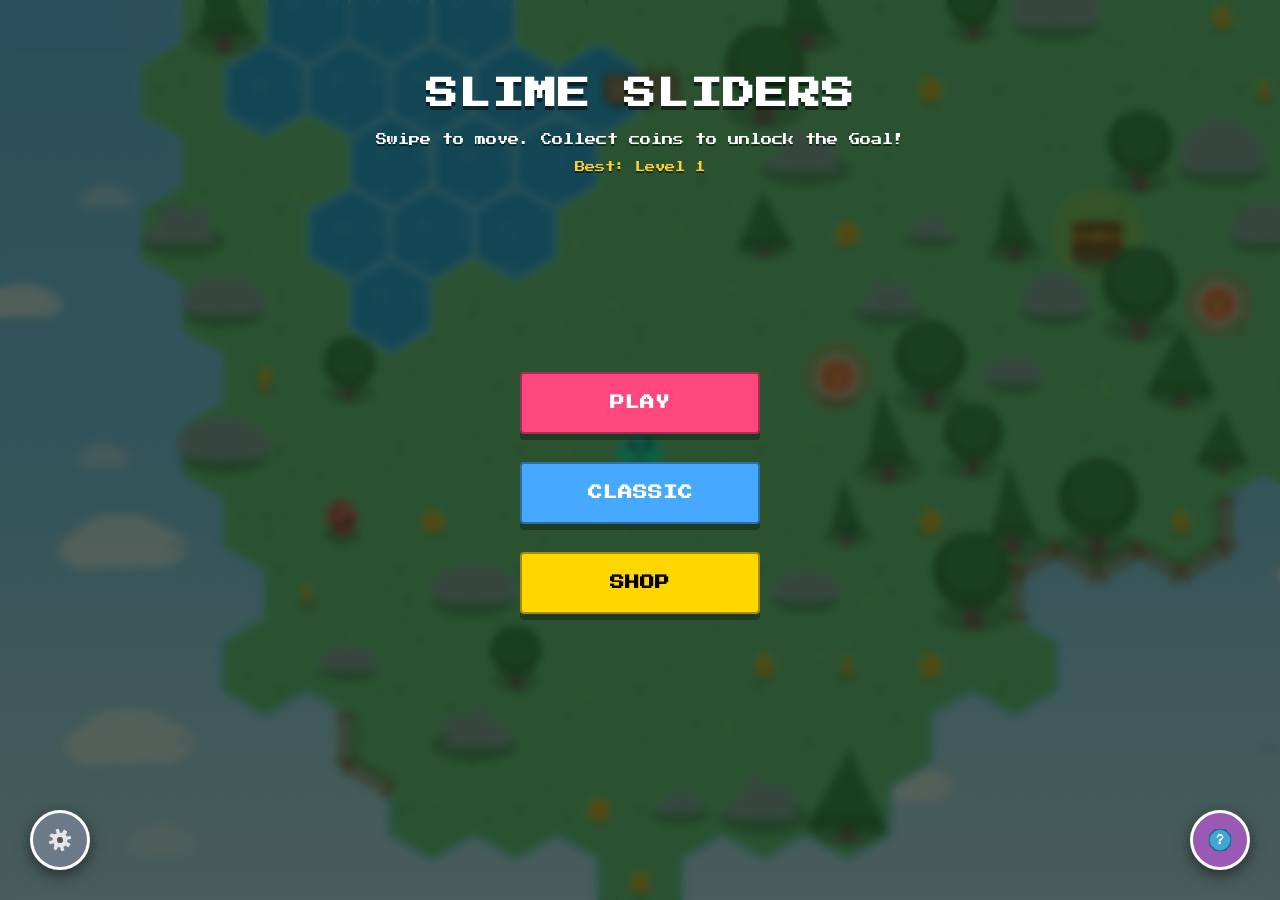
==== commit c89f40c3: "Update index.html" ====
--- a/index.html
+++ b/index.html
@@ -782,44 +782,28 @@
     <script src="sprites/shooter.js"></script>
     <script src="sprites/hopper.js"></script>
     <script src="sprites/mimic.js"></script>
+    <!-- Bosses - one file per boss (visual design, attack data, bestiary blurb - see each
+         file's own header comment). Each registers itself onto window.bossDB /
+         window.bossSilhouettes / window.enemyDB, the same way the sprites/*.js files above
+         register onto window.EnemySprites. Loaded here, before the shared boss chassis and
+         the main game script below, since those only ever read from these objects. -->
+    <script src="bosses/kingslime.js"></script>
+    <script src="bosses/desertlion.js"></script>
+    <script src="bosses/yeti.js"></script>
+    <script src="bosses/lavaworm.js"></script>
+    <script src="bosses/crocodile.js"></script>
+    <script src="bosses/bear.js"></script>
     <script>
-        // Boss sprites - drawn entirely in canvas (no external art assets) so they plug into
-        // the existing window.EnemySprites dispatch (see the 'enemy' render-queue case in
-        // SECTION 8) exactly like wanderer.js/dasher.js/etc do. Each boss shares one generic
-        // body-and-feedback wrapper (shadow, hit-flash, iframe tint, telegraph glow, HP pips)
-        // and supplies its own silhouette function for a bit of per-boss visual identity.
+        // Boss chassis - the generic body-and-feedback wrapper (shadow, hit-flash, iframe
+        // tint, telegraph glow, HP pips) shared by every boss, drawn entirely in canvas (no
+        // external art assets) so it plugs into the existing window.EnemySprites dispatch
+        // (see the 'enemy' render-queue case in SECTION 8) exactly like wanderer.js/dasher.js
+        // /etc do. Each individual boss's own silhouette function - its half of the visual
+        // identity - now lives in its own file under bosses/ (see e.g. bosses/kingslime.js)
+        // and is looked up here by bossId at draw time.
         window.EnemySprites = window.EnemySprites || {};
 
         function bossBobOffset(e) { return Math.sin((e.animTimer || 0) / 18) * (e.radius * 0.06); }
-
-        // Draws one curved bull horn rooted at (sx,sy), sweeping outward/up and curling
-        // slightly inward at the tip. dir = -1 for the rear horn, 1 for the front horn (each
-        // silhouette places one on either side of the skull - see desertlion's Minotaur
-        // rework below). Deliberately big and chunky so it reads clearly as the boss's
-        // signature "crown" even at the small in-game boss radius, not just zoomed in.
-        // Relies on the global shadeHex(hex, amt) helper (defined further down, alongside
-        // the fishing-scene figures) for the gradient's base color; both are available by
-        // the time this ever actually runs, since bosses aren't drawn until well after every
-        // <script> block on the page has loaded.
-        function drawHorn(ctx, sx, sy, dir, r, baseColor, tipColor) {
-            ctx.beginPath();
-            ctx.moveTo(sx - dir * r * 0.1, sy + r * 0.08);
-            ctx.quadraticCurveTo(sx + dir * r * 0.08, sy - r * 0.4, sx + dir * r * 0.5, sy - r * 0.72);
-            ctx.quadraticCurveTo(sx + dir * r * 0.8, sy - r * 0.95, sx + dir * r * 0.7, sy - r * 1.18);
-            ctx.quadraticCurveTo(sx + dir * r * 0.6, sy - r * 1.02, sx + dir * r * 0.32, sy - r * 0.68);
-            ctx.quadraticCurveTo(sx + dir * r * 0.02, sy - r * 0.36, sx + dir * r * 0.12, sy - r * 0.02);
-            ctx.closePath();
-            let grad = ctx.createLinearGradient(sx, sy, sx + dir * r * 0.7, sy - r * 1.18);
-            grad.addColorStop(0, baseColor); grad.addColorStop(0.55, baseColor); grad.addColorStop(1, tipColor);
-            ctx.fillStyle = grad;
-            ctx.fill();
-            ctx.strokeStyle = 'rgba(0,0,0,0.35)'; ctx.lineWidth = r * 0.035; ctx.stroke();
-            // one ridge line for texture, visible up close without muddying the silhouette
-            ctx.strokeStyle = 'rgba(0,0,0,0.18)'; ctx.lineWidth = r * 0.025;
-            ctx.beginPath();
-            ctx.moveTo(sx + dir * r * 0.14, sy - r * 0.12); ctx.lineTo(sx + dir * r * 0.4, sy - r * 0.58);
-            ctx.stroke();
-        }
 
         function drawBossHPPips(ctx, e) {
             let n = e.maxHp || 3; let spacing = 16;
@@ -833,933 +817,13 @@
             }
         }
 
-        // Silhouette functions - drawn centered at (0,0) facing along +x (toward e.angle,
-        // already rotated in by the wrapper), body radius r, given this boss's colors.
-        const bossSilhouettes = {
-            kingslime: (ctx, r, def, e) => {
-                // Expression state, read straight off the boss's own attack state machine
-                // (SECTION 6/7: 'cooldown' | 'telegraph' | 'attack') plus the shared hitFlash
-                // feedback that's already set whenever the player lands a hit (see
-                // destroyEnemyByIndex). Getting hit takes priority over whatever it was doing,
-                // then its own windup/attack frames, then a calm idle default.
-                let hurt = (e.hitFlash || 0) > 0;
-                let winding = e.state === 'telegraph';
-                let attacking = e.state === 'attack';
-                let weary = !hurt && !winding && !attacking && e.hp === 1;
-                let blink = !hurt && !winding && !attacking && (((e.animTimer || 0) % 160) > 152);
-
-                // ---- Bloated jelly body: gradient-shaded for real volume instead of a flat
-                // fill, with a softly wobbling drip along the hem. ----
-                let wob = Math.sin((e.animTimer || 0) / 14) * r * 0.02;
-                ctx.beginPath(); ctx.ellipse(0, r * 0.06 + wob * 0.3, r, r * 0.82, 0, 0, Math.PI * 2);
-                let bodyGrad = ctx.createRadialGradient(-r * 0.32, -r * 0.36, r * 0.08, -r * 0.05, r * 0.1, r * 1.25);
-                bodyGrad.addColorStop(0, '#eafff0'); bodyGrad.addColorStop(0.32, def.bodyColor); bodyGrad.addColorStop(1, def.darkColor);
-                ctx.fillStyle = bodyGrad; ctx.fill();
-                ctx.lineWidth = Math.max(1.5, r * 0.045); ctx.strokeStyle = def.darkColor; ctx.stroke();
-
-                // Little hanging drips around the bottom hem.
-                ctx.fillStyle = def.bodyColor;
-                [[-0.62, 0.62, 0.16], [-0.2, 0.82, 0.13], [0.28, 0.78, 0.14]].forEach(d => {
-                    ctx.beginPath(); ctx.ellipse(r * d[0], r * d[1] + wob, r * d[2], r * d[2] * 1.3, 0, 0, Math.PI * 2); ctx.fill();
-                });
-
-                // Underbelly shading for volume.
-                ctx.fillStyle = 'rgba(0,0,0,0.16)';
-                ctx.beginPath(); ctx.ellipse(0, r * 0.46, r * 0.75, r * 0.28, 0, 0, Math.PI); ctx.fill();
-
-                // Gooey internal bubbles, drifting slowly.
-                let bt = (e.animTimer || 0) / 45;
-                ctx.fillStyle = 'rgba(255,255,255,0.22)';
-                [[-0.42, 0.28, 0.1], [0.4, 0.4, 0.07], [-0.05, -0.32, 0.06]].forEach((b, i) => {
-                    let by = b[1] + Math.sin(bt + i * 2.1) * 0.025;
-                    ctx.beginPath(); ctx.arc(r * b[0], r * by, r * b[2], 0, Math.PI * 2); ctx.fill();
-                });
-
-                // Glossy highlight.
-                ctx.fillStyle = 'rgba(255,255,255,0.5)';
-                ctx.beginPath(); ctx.ellipse(-r * 0.36, -r * 0.4, r * 0.3, r * 0.17, -0.5, 0, Math.PI * 2); ctx.fill();
-                ctx.fillStyle = 'rgba(255,255,255,0.3)';
-                ctx.beginPath(); ctx.arc(-r * 0.08, -r * 0.56, r * 0.07, 0, Math.PI * 2); ctx.fill();
-
-                // Blush.
-                ctx.fillStyle = 'rgba(255,50,90,0.22)';
-                ctx.beginPath(); ctx.ellipse(-r * 0.6, r * 0.14, r * 0.14, r * 0.08, 0, 0, Math.PI * 2); ctx.fill();
-                ctx.beginPath(); ctx.ellipse(r * 0.6, r * 0.14, r * 0.14, r * 0.08, 0, 0, Math.PI * 2); ctx.fill();
-
-                // ---- Crown: a proper jeweled 3-point crown (echoes the crown hat accessory's
-                // look - see drawCharacterModel's hatId 'crown') instead of the old flat
-                // triangle fan, with a sliver of velvet base peeking out under the gold band
-                // and a twinkling center gem. ----
-                ctx.fillStyle = '#7a1020';
-                ctx.fillRect(-r * 0.5, -r * 0.6, r * 1.0, r * 0.08);
-                let crownGrad = ctx.createLinearGradient(-r * 0.5, -r * 1.3, r * 0.5, -r * 0.55);
-                crownGrad.addColorStop(0, '#fff4b8'); crownGrad.addColorStop(0.5, def.crownColor); crownGrad.addColorStop(1, '#c9960b');
-                ctx.fillStyle = crownGrad;
-                ctx.beginPath();
-                ctx.moveTo(-r * 0.5, -r * 0.62); ctx.lineTo(r * 0.5, -r * 0.62);
-                ctx.lineTo(r * 0.62, -r * 1.02); ctx.lineTo(r * 0.24, -r * 0.78);
-                ctx.lineTo(0, -r * 1.3); ctx.lineTo(-r * 0.24, -r * 0.78);
-                ctx.lineTo(-r * 0.62, -r * 1.02);
-                ctx.closePath(); ctx.lineJoin = 'round'; ctx.fill();
-                ctx.lineWidth = Math.max(1.5, r * 0.035); ctx.strokeStyle = '#8a5a06'; ctx.stroke();
-                ctx.fillStyle = '#c9960b';
-                ctx.fillRect(-r * 0.5, -r * 0.68, r * 1.0, r * 0.12);
-                ctx.strokeRect(-r * 0.5, -r * 0.68, r * 1.0, r * 0.12);
-                ctx.fillStyle = '#e0303f';
-                ctx.beginPath(); ctx.arc(0, -r * 1.18, r * 0.08, 0, Math.PI * 2); ctx.fill();
-                ctx.fillStyle = '#2d7ff5';
-                ctx.beginPath(); ctx.arc(-r * 0.62, -r * 0.95, r * 0.06, 0, Math.PI * 2); ctx.arc(r * 0.62, -r * 0.95, r * 0.06, 0, Math.PI * 2); ctx.fill();
-                if (Math.sin((e.animTimer || 0) / 16) > 0.75) {
-                    ctx.fillStyle = 'rgba(255,255,255,0.9)';
-                    ctx.beginPath(); ctx.arc(-r * 0.03, -r * 1.22, r * 0.025, 0, Math.PI * 2); ctx.fill();
-                }
-
-                // ---- Face - the one thing the old sprite never had beyond two dots. Mood
-                // follows the state read above. ----
-                let eyeY = -r * 0.06, eyeDX = r * 0.3;
-                if (hurt) {
-                    // Dazed from the hit: scrunched X eyes, a small wobbly "ow" mouth, one bead of sweat.
-                    ctx.strokeStyle = '#0a2a12'; ctx.lineWidth = Math.max(2, r * 0.055); ctx.lineCap = 'round';
-                    [-1, 1].forEach(s => {
-                        let ex = s * eyeDX;
-                        ctx.beginPath(); ctx.moveTo(ex - r * 0.11, eyeY - r * 0.11); ctx.lineTo(ex + r * 0.11, eyeY + r * 0.11); ctx.stroke();
-                        ctx.beginPath(); ctx.moveTo(ex + r * 0.11, eyeY - r * 0.11); ctx.lineTo(ex - r * 0.11, eyeY + r * 0.11); ctx.stroke();
-                    });
-                    ctx.fillStyle = '#3a1416';
-                    ctx.beginPath(); ctx.ellipse(0, r * 0.3, r * 0.09, r * 0.12, 0, 0, Math.PI * 2); ctx.fill();
-                    ctx.fillStyle = 'rgba(150,225,255,0.85)';
-                    ctx.beginPath(); ctx.ellipse(r * 0.58, -r * 0.32, r * 0.045, r * 0.075, 0.3, 0, Math.PI * 2); ctx.fill();
-                } else if (attacking) {
-                    // Mid-attack: full roar, sharp brows, bared teeth.
-                    ctx.fillStyle = '#0a2a12';
-                    ctx.beginPath(); ctx.ellipse(-eyeDX, eyeY, r * 0.1, r * 0.055, 0, 0, Math.PI * 2); ctx.ellipse(eyeDX, eyeY, r * 0.1, r * 0.055, 0, 0, Math.PI * 2); ctx.fill();
-                    ctx.strokeStyle = '#0a2a12'; ctx.lineWidth = Math.max(2, r * 0.065); ctx.lineCap = 'round';
-                    ctx.beginPath(); ctx.moveTo(-eyeDX - r * 0.17, eyeY - r * 0.23); ctx.lineTo(-eyeDX + r * 0.12, eyeY - r * 0.1); ctx.stroke();
-                    ctx.beginPath(); ctx.moveTo(eyeDX + r * 0.17, eyeY - r * 0.23); ctx.lineTo(eyeDX - r * 0.12, eyeY - r * 0.1); ctx.stroke();
-                    ctx.fillStyle = '#5c1420';
-                    ctx.beginPath(); ctx.ellipse(0, r * 0.34, r * 0.27, r * 0.22, 0, 0, Math.PI * 2); ctx.fill();
-                    ctx.fillStyle = '#fff';
-                    [-1, 1].forEach(s => { ctx.beginPath(); ctx.moveTo(s * r * 0.17, r * 0.14); ctx.lineTo(s * r * 0.23, r * 0.25); ctx.lineTo(s * r * 0.1, r * 0.25); ctx.closePath(); ctx.fill(); });
-                } else if (winding) {
-                    // Winding up: narrowed, gritted, readying the next attack.
-                    ctx.fillStyle = '#0a2a12';
-                    ctx.beginPath(); ctx.ellipse(-eyeDX, eyeY, r * 0.1, r * 0.04, 0, 0, Math.PI * 2); ctx.ellipse(eyeDX, eyeY, r * 0.1, r * 0.04, 0, 0, Math.PI * 2); ctx.fill();
-                    ctx.strokeStyle = '#0a2a12'; ctx.lineWidth = Math.max(2, r * 0.055); ctx.lineCap = 'round';
-                    ctx.beginPath(); ctx.moveTo(-eyeDX - r * 0.15, eyeY - r * 0.17); ctx.lineTo(-eyeDX + r * 0.1, eyeY - r * 0.08); ctx.stroke();
-                    ctx.beginPath(); ctx.moveTo(eyeDX + r * 0.15, eyeY - r * 0.17); ctx.lineTo(eyeDX - r * 0.1, eyeY - r * 0.08); ctx.stroke();
-                    ctx.beginPath(); ctx.moveTo(-r * 0.15, r * 0.3); ctx.lineTo(r * 0.15, r * 0.3); ctx.stroke();
-                } else {
-                    // Calm default: round content eyes with a highlight and a gentle smile,
-                    // with an occasional blink so it doesn't look static while idling.
-                    if (blink) {
-                        ctx.strokeStyle = '#0a2a12'; ctx.lineWidth = Math.max(2, r * 0.04); ctx.lineCap = 'round';
-                        ctx.beginPath(); ctx.moveTo(-eyeDX - r * 0.1, eyeY); ctx.lineTo(-eyeDX + r * 0.1, eyeY); ctx.stroke();
-                        ctx.beginPath(); ctx.moveTo(eyeDX - r * 0.1, eyeY); ctx.lineTo(eyeDX + r * 0.1, eyeY); ctx.stroke();
-                    } else {
-                        ctx.fillStyle = '#0a2a12';
-                        ctx.beginPath(); ctx.arc(-eyeDX, eyeY, r * 0.12, 0, Math.PI * 2); ctx.arc(eyeDX, eyeY, r * 0.12, 0, Math.PI * 2); ctx.fill();
-                        ctx.fillStyle = '#fff';
-                        ctx.beginPath(); ctx.arc(-eyeDX + r * 0.04, eyeY - r * 0.04, r * 0.04, 0, Math.PI * 2); ctx.arc(eyeDX + r * 0.04, eyeY - r * 0.04, r * 0.04, 0, Math.PI * 2); ctx.fill();
-                    }
-                    ctx.strokeStyle = '#0a2a12'; ctx.lineWidth = Math.max(2, r * 0.045); ctx.lineCap = 'round';
-                    ctx.beginPath(); ctx.arc(0, r * 0.16, r * 0.15, 0.15 * Math.PI, 0.85 * Math.PI); ctx.stroke();
-                    if (weary) {
-                        // Down to its last hit - a bit worn out even while idling.
-                        ctx.strokeStyle = '#0a2a12'; ctx.lineWidth = Math.max(1.5, r * 0.04); ctx.lineCap = 'round';
-                        ctx.beginPath(); ctx.moveTo(-eyeDX - r * 0.13, eyeY - r * 0.2); ctx.lineTo(-eyeDX + r * 0.09, eyeY - r * 0.15); ctx.stroke();
-                        ctx.beginPath(); ctx.moveTo(eyeDX + r * 0.13, eyeY - r * 0.2); ctx.lineTo(eyeDX - r * 0.09, eyeY - r * 0.15); ctx.stroke();
-                        ctx.fillStyle = 'rgba(150,225,255,0.7)';
-                        ctx.beginPath(); ctx.ellipse(r * 0.55, -r * 0.28, r * 0.04, r * 0.065, 0.3, 0, Math.PI * 2); ctx.fill();
-                    }
-                }
-            },
-            // Desert boss: a Minotaur. (Kept the 'desertlion' key/bossId so save data, item
-            // unlocks, and the bestiary entry all still line up - only the look changed.)
-            desertlion: (ctx, r, def, e) => {
-                // Facial expression: a brief pained wince while in its post-hit hitFlash
-                // window (see destroyEnemyByIndex - that's a short, readable 24-frame beat,
-                // unlike the much longer BOSS_IFRAME_FRAMES invulnerability window), an open
-                // bellow mid-attack, a gritted snarl while winding one up, otherwise calm.
-                let expr = 'idle';
-                if ((e.hitFlash || 0) > 0) expr = 'hurt';
-                else if (e.state === 'attack') expr = 'attack';
-                else if (e.state === 'telegraph') expr = 'telegraph';
-
-                let bodyLight = shadeHex(def.bodyColor, 0.18);
-                let bodyDark = def.darkColor;
-                let hornBase = shadeHex(def.crownColor, 0.15); // crownColor = the horns now, not a mane
-                let hornTip = shadeHex(def.darkColor, -0.55);
-
-                // Body: broad muscular shoulders/chest, lightly shaded for some form.
-                ctx.fillStyle = def.bodyColor;
-                ctx.beginPath(); ctx.ellipse(-r * 0.06, r * 0.22, r * 0.92, r * 0.72, 0, 0, Math.PI * 2); ctx.fill();
-                ctx.fillStyle = bodyDark; ctx.globalAlpha = 0.55;
-                ctx.beginPath(); ctx.ellipse(-r * 0.42, r * 0.2, r * 0.4, r * 0.5, 0.25, 0, Math.PI * 2); ctx.fill(); // far shoulder in shadow
-                ctx.globalAlpha = 1;
-                ctx.fillStyle = bodyLight; ctx.globalAlpha = 0.5;
-                ctx.beginPath(); ctx.ellipse(r * 0.4, r * 0.05, r * 0.32, r * 0.4, -0.2, 0, Math.PI * 2); ctx.fill(); // near shoulder highlight
-                ctx.globalAlpha = 1;
-                ctx.fillStyle = bodyDark; // chest fur fringe
-                ctx.beginPath();
-                for (let i = -1; i <= 1; i++) {
-                    let cx = i * r * 0.13;
-                    ctx.moveTo(cx - r * 0.07, r * 0.1); ctx.lineTo(cx + r * 0.07, r * 0.1); ctx.lineTo(cx, r * 0.32);
-                }
-                ctx.fill();
-
-                // Head.
-                let hx = r * 0.1, hy = -r * 0.32, hr = r * 0.6;
-                ctx.fillStyle = def.bodyColor;
-                ctx.beginPath(); ctx.arc(hx, hy, hr, 0, Math.PI * 2); ctx.fill();
-                ctx.fillStyle = bodyDark; ctx.globalAlpha = 0.28;
-                ctx.beginPath(); ctx.arc(hx - hr * 0.25, hy + hr * 0.3, hr * 0.7, 0, Math.PI * 2); ctx.fill();
-                ctx.globalAlpha = 1;
-
-                // Ears, tucked behind the horns.
-                ctx.fillStyle = bodyDark;
-                ctx.beginPath(); ctx.ellipse(hx - hr * 0.85, hy - hr * 0.15, r * 0.16, r * 0.24, -0.6, 0, Math.PI * 2); ctx.fill();
-                ctx.beginPath(); ctx.ellipse(hx + hr * 0.55, hy - hr * 0.75, r * 0.15, r * 0.22, 0.5, 0, Math.PI * 2); ctx.fill();
-                ctx.fillStyle = shadeHex(bodyDark, -0.3);
-                ctx.beginPath(); ctx.ellipse(hx - hr * 0.85, hy - hr * 0.15, r * 0.08, r * 0.13, -0.6, 0, Math.PI * 2); ctx.fill();
-
-                // Horns - the boss's signature "crown".
-                drawHorn(ctx, hx - hr * 0.35, hy - hr * 0.55, -1, r, hornBase, hornTip);
-                drawHorn(ctx, hx + hr * 0.35, hy - hr * 0.6, 1, r, hornBase, hornTip);
-
-                // Forehead fur tuft between the horns.
-                ctx.fillStyle = bodyDark;
-                ctx.beginPath(); ctx.ellipse(hx + hr * 0.05, hy - hr * 0.55, r * 0.14, r * 0.1, 0.2, 0, Math.PI * 2); ctx.fill();
-
-                // Snout / muzzle, with nostrils and a nose ring.
-                let sx = hx + hr * 0.85, sy = hy + hr * 0.28;
-                ctx.fillStyle = def.darkColor;
-                ctx.beginPath(); ctx.ellipse(sx, sy, r * 0.36, r * 0.27, 0, 0, Math.PI * 2); ctx.fill();
-                ctx.fillStyle = shadeHex(def.darkColor, 0.12);
-                ctx.beginPath(); ctx.ellipse(sx - r * 0.05, sy - r * 0.08, r * 0.24, r * 0.15, 0, 0, Math.PI * 2); ctx.fill();
-                ctx.fillStyle = '#1a0e05';
-                ctx.beginPath();
-                ctx.ellipse(sx + r * 0.14, sy - r * 0.09, r * 0.05, r * 0.08, 0.4, 0, Math.PI * 2);
-                ctx.ellipse(sx + r * 0.14, sy + r * 0.11, r * 0.05, r * 0.08, -0.4, 0, Math.PI * 2);
-                ctx.fill();
-                ctx.strokeStyle = '#f4d35e'; ctx.lineWidth = r * 0.045;
-                ctx.beginPath(); ctx.arc(sx + r * 0.05, sy + r * 0.24, r * 0.09, 0.15, Math.PI - 0.15); ctx.stroke();
-                ctx.strokeStyle = 'rgba(0,0,0,0.25)'; ctx.lineWidth = r * 0.015;
-                ctx.beginPath(); ctx.arc(sx + r * 0.05, sy + r * 0.24, r * 0.09, 0.15, Math.PI - 0.15); ctx.stroke();
-
-                // Face: brow + eyes + mouth, all driven by `expr` above.
-                let ex1 = hx - hr * 0.28, ex2 = hx + hr * 0.42, ey = hy - hr * 0.02;
-                let eyeR = r * 0.13;
-                ctx.lineCap = 'round';
-                if (expr === 'hurt') {
-                    // Eyes squeezed shut, brows raised in a wince, small pained "o" mouth.
-                    ctx.strokeStyle = '#1a0e05'; ctx.lineWidth = r * 0.045;
-                    [ex1, ex2].forEach(ex => {
-                        ctx.beginPath();
-                        ctx.moveTo(ex - eyeR, ey + eyeR * 0.4); ctx.lineTo(ex, ey - eyeR * 0.5); ctx.lineTo(ex + eyeR, ey + eyeR * 0.4);
-                        ctx.stroke();
-                    });
-                    ctx.strokeStyle = shadeHex(def.darkColor, -0.2); ctx.lineWidth = r * 0.05;
-                    ctx.beginPath(); ctx.moveTo(ex1 - eyeR * 1.1, ey - eyeR * 1.6); ctx.lineTo(ex1 + eyeR * 0.6, ey - eyeR * 2.2); ctx.stroke();
-                    ctx.beginPath(); ctx.moveTo(ex2 - eyeR * 0.6, ey - eyeR * 2.2); ctx.lineTo(ex2 + eyeR * 1.1, ey - eyeR * 1.6); ctx.stroke();
-                    ctx.fillStyle = '#1a0e05';
-                    ctx.beginPath(); ctx.ellipse(sx - r * 0.32, sy + r * 0.3, r * 0.06, r * 0.08, 0, 0, Math.PI * 2); ctx.fill();
-                } else if (expr === 'attack') {
-                    // Wide bellowing mouth with bared teeth, eyes narrowed and furious.
-                    ctx.fillStyle = '#2a1608';
-                    [ex1, ex2].forEach(ex => { ctx.beginPath(); ctx.ellipse(ex, ey, eyeR * 1.05, eyeR * 0.55, 0, 0, Math.PI * 2); ctx.fill(); });
-                    ctx.fillStyle = '#ffffff';
-                    ctx.beginPath(); ctx.arc(ex1 + eyeR * 0.3, ey, eyeR * 0.28, 0, Math.PI * 2); ctx.arc(ex2 + eyeR * 0.3, ey, eyeR * 0.28, 0, Math.PI * 2); ctx.fill();
-                    ctx.strokeStyle = shadeHex(def.darkColor, -0.3); ctx.lineWidth = r * 0.06;
-                    ctx.beginPath(); ctx.moveTo(ex1 - eyeR * 1.3, ey - eyeR * 0.3); ctx.lineTo(ex1 + eyeR * 1.1, ey - eyeR * 1.5); ctx.stroke();
-                    ctx.beginPath(); ctx.moveTo(ex2 - eyeR * 1.1, ey - eyeR * 1.5); ctx.lineTo(ex2 + eyeR * 1.3, ey - eyeR * 0.3); ctx.stroke();
-                    let mx = sx - r * 0.28, my = sy + r * 0.32;
-                    ctx.fillStyle = '#3a0a0a';
-                    ctx.beginPath(); ctx.ellipse(mx, my, r * 0.16, r * 0.13, 0, 0, Math.PI * 2); ctx.fill();
-                    ctx.fillStyle = '#fff8e8';
-                    ctx.beginPath();
-                    ctx.moveTo(mx - r * 0.14, my - r * 0.06); ctx.lineTo(mx - r * 0.08, my); ctx.lineTo(mx - r * 0.02, my - r * 0.06);
-                    ctx.lineTo(mx + r * 0.04, my); ctx.lineTo(mx + r * 0.1, my - r * 0.06); ctx.lineTo(mx + r * 0.14, my);
-                    ctx.lineTo(mx + r * 0.1, my + r * 0.11); ctx.lineTo(mx + r * 0.02, my + r * 0.05); ctx.lineTo(mx - r * 0.06, my + r * 0.11);
-                    ctx.lineTo(mx - r * 0.14, my - r * 0.02);
-                    ctx.closePath(); ctx.fill();
-                } else if (expr === 'telegraph') {
-                    // Gritted snarl: narrowed eyes, brows angled down, one tusk bared.
-                    ctx.fillStyle = '#2a1608';
-                    [ex1, ex2].forEach(ex => { ctx.beginPath(); ctx.ellipse(ex, ey + eyeR * 0.15, eyeR * 0.9, eyeR * 0.45, 0, 0, Math.PI * 2); ctx.fill(); });
-                    ctx.strokeStyle = shadeHex(def.darkColor, -0.3); ctx.lineWidth = r * 0.055;
-                    ctx.beginPath(); ctx.moveTo(ex1 - eyeR * 1.2, ey - eyeR * 0.6); ctx.lineTo(ex1 + eyeR, ey - eyeR * 1.5); ctx.stroke();
-                    ctx.beginPath(); ctx.moveTo(ex2 - eyeR, ey - eyeR * 1.5); ctx.lineTo(ex2 + eyeR * 1.2, ey - eyeR * 0.6); ctx.stroke();
-                    let mx = sx - r * 0.26, my = sy + r * 0.3;
-                    ctx.strokeStyle = '#2a1608'; ctx.lineWidth = r * 0.04;
-                    ctx.beginPath(); ctx.moveTo(mx - r * 0.14, my); ctx.quadraticCurveTo(mx, my + r * 0.08, mx + r * 0.16, my - r * 0.03); ctx.stroke();
-                    ctx.fillStyle = '#fff8e8';
-                    ctx.beginPath(); ctx.moveTo(mx + r * 0.08, my - r * 0.01); ctx.lineTo(mx + r * 0.12, my + r * 0.09); ctx.lineTo(mx + r * 0.15, my - r * 0.02); ctx.closePath(); ctx.fill();
-                } else {
-                    // Idle: calm but heavy-lidded, faint downturned brow - menacing at rest.
-                    ctx.fillStyle = '#2a1608';
-                    [ex1, ex2].forEach(ex => { ctx.beginPath(); ctx.ellipse(ex, ey, eyeR * 0.85, eyeR * 0.6, 0, 0, Math.PI * 2); ctx.fill(); });
-                    ctx.fillStyle = '#ffffff'; ctx.globalAlpha = 0.85;
-                    ctx.beginPath(); ctx.arc(ex1 + eyeR * 0.25, ey - eyeR * 0.15, eyeR * 0.22, 0, Math.PI * 2); ctx.arc(ex2 + eyeR * 0.25, ey - eyeR * 0.15, eyeR * 0.22, 0, Math.PI * 2); ctx.fill();
-                    ctx.globalAlpha = 1;
-                    ctx.strokeStyle = shadeHex(def.darkColor, -0.15); ctx.lineWidth = r * 0.045;
-                    ctx.beginPath(); ctx.moveTo(ex1 - eyeR * 1.1, ey - eyeR * 0.5); ctx.lineTo(ex1 + eyeR * 0.9, ey - eyeR * 1.0); ctx.stroke();
-                    ctx.beginPath(); ctx.moveTo(ex2 - eyeR * 0.9, ey - eyeR * 1.0); ctx.lineTo(ex2 + eyeR * 1.1, ey - eyeR * 0.5); ctx.stroke();
-                }
-            },
-            yeti: (ctx, r, def, e) => {
-                // Same expression pattern as kingslime: hurt beats whatever it was doing, then
-                // its own windup/attack frames (the attack sub-expression varies by which of
-                // its three attacks is actually playing - see bossDB.yeti.attacks), then a
-                // calm idle default.
-                let hurt = (e.hitFlash || 0) > 0;
-                let winding = e.state === 'telegraph';
-                let attacking = e.state === 'attack';
-                let atkName = (attacking && e.currentAttack) ? e.currentAttack.name : null;
-                let breathing = atkName === 'Frost Breath';
-                let weary = !hurt && !winding && !attacking && e.hp === 1;
-                let blink = !hurt && !winding && !attacking && (((e.animTimer || 0) % 170) > 161);
-
-                // Paws swing with the pose: gathered up on the windup, driven down/out on the swing.
-                let pawY = r * 0.16, pawSpread = 1.0;
-                if (winding) { pawY = -r * 0.06; pawSpread = 0.9; }
-                else if (attacking) { pawY = breathing ? r * 0.14 : r * 0.34; pawSpread = breathing ? 1.0 : 1.1; }
-                else if (hurt) { pawY = r * 0.2; pawSpread = 1.05; }
-
-                let wob = Math.sin((e.animTimer || 0) / 16) * r * 0.015;
-
-                // ---- Torso: gradient-shaded for volume instead of a flat fill. ----
-                ctx.beginPath(); ctx.ellipse(0, r * 0.1 + wob * 0.3, r * 0.94, r * 0.84, 0, 0, Math.PI * 2);
-                let bodyGrad = ctx.createRadialGradient(-r * 0.3, -r * 0.34, r * 0.08, -r * 0.04, r * 0.06, r * 1.2);
-                bodyGrad.addColorStop(0, '#ffffff'); bodyGrad.addColorStop(0.38, def.bodyColor); bodyGrad.addColorStop(1, def.darkColor);
-                ctx.fillStyle = bodyGrad; ctx.fill();
-                ctx.lineWidth = Math.max(1.5, r * 0.04); ctx.strokeStyle = def.darkColor; ctx.stroke();
-
-                // Stubby feet shading, low on the body.
-                ctx.fillStyle = 'rgba(0,0,0,0.13)';
-                [-0.36, 0.36].forEach(fx => { ctx.beginPath(); ctx.ellipse(r * fx, r * 0.72, r * 0.26, r * 0.16, 0, 0, Math.PI * 2); ctx.fill(); });
-
-                // ---- Paws: chunky mitten shapes that poke past the torso silhouette, with a
-                // cuff and claws, and shift pose with the attack state above. ----
-                [-1, 1].forEach(s => {
-                    let px = s * r * 0.92 * pawSpread, py = pawY;
-                    ctx.fillStyle = def.bodyColor;
-                    ctx.beginPath(); ctx.ellipse(px, py, r * 0.24, r * 0.28, 0, 0, Math.PI * 2); ctx.fill();
-                    ctx.fillStyle = def.darkColor;
-                    ctx.beginPath(); ctx.ellipse(px, py - r * 0.14, r * 0.22, r * 0.09, 0, 0, Math.PI * 2); ctx.fill();
-                    ctx.strokeStyle = '#6f8f9e'; ctx.lineWidth = Math.max(1.2, r * 0.025); ctx.lineCap = 'round';
-                    [-1, 0, 1].forEach(c => { ctx.beginPath(); ctx.moveTo(px + c * r * 0.08, py + r * 0.2); ctx.lineTo(px + c * r * 0.08, py + r * 0.32); ctx.stroke(); });
-                });
-
-                // ---- Shaggy fur collar framing the sides of the head/shoulders, left clear on
-                // top for the crown: layered shadow + highlight tufts. ----
-                let tufts = [[-0.88, -0.05, 0.19], [-0.9, -0.28, 0.2], [-0.82, -0.5, 0.2], [-0.6, -0.66, 0.19],
-                             [0.88, -0.05, 0.19], [0.9, -0.28, 0.2], [0.82, -0.5, 0.2], [0.6, -0.66, 0.19]];
-                tufts.forEach(t => { ctx.fillStyle = def.darkColor; ctx.beginPath(); ctx.arc(r * t[0] + r * 0.02, r * t[1] + r * 0.03, r * t[2] * 1.05, 0, Math.PI * 2); ctx.fill(); });
-                tufts.forEach(t => { ctx.fillStyle = '#ffffff'; ctx.beginPath(); ctx.arc(r * t[0], r * t[1], r * t[2], 0, Math.PI * 2); ctx.fill(); });
-
-                // Muzzle patch.
-                ctx.fillStyle = 'rgba(255,255,255,0.6)';
-                ctx.beginPath(); ctx.ellipse(0, r * 0.24, r * 0.36, r * 0.24, 0, 0, Math.PI * 2); ctx.fill();
-
-                // Blush.
-                ctx.fillStyle = 'rgba(255,110,140,0.22)';
-                [-1, 1].forEach(s => { ctx.beginPath(); ctx.ellipse(s * r * 0.56, r * 0.14, r * 0.12, r * 0.07, 0, 0, Math.PI * 2); ctx.fill(); });
-
-                // ---- Crown: same proven zigzag as kingslime's (keeps the tip clear of the HP
-                // pips through the attack-pose stretch), re-themed to icicle points with
-                // ice-crystal gems instead of gold and rubies. ----
-                ctx.fillStyle = '#bfe9ff';
-                ctx.fillRect(-r * 0.5, -r * 0.6, r * 1.0, r * 0.08);
-                let crownGrad = ctx.createLinearGradient(-r * 0.5, -r * 1.3, r * 0.5, -r * 0.55);
-                crownGrad.addColorStop(0, '#ffffff'); crownGrad.addColorStop(0.5, def.crownColor); crownGrad.addColorStop(1, '#4a7f9e');
-                ctx.fillStyle = crownGrad;
-                ctx.beginPath();
-                ctx.moveTo(-r * 0.5, -r * 0.62); ctx.lineTo(r * 0.5, -r * 0.62);
-                ctx.lineTo(r * 0.62, -r * 1.02); ctx.lineTo(r * 0.24, -r * 0.78);
-                ctx.lineTo(0, -r * 1.3); ctx.lineTo(-r * 0.24, -r * 0.78);
-                ctx.lineTo(-r * 0.62, -r * 1.02);
-                ctx.closePath(); ctx.lineJoin = 'round'; ctx.fill();
-                ctx.lineWidth = Math.max(1.5, r * 0.035); ctx.strokeStyle = '#4a7f9e'; ctx.stroke();
-                ctx.fillStyle = '#dff3ff';
-                ctx.fillRect(-r * 0.5, -r * 0.68, r * 1.0, r * 0.12);
-                ctx.strokeRect(-r * 0.5, -r * 0.68, r * 1.0, r * 0.12);
-                ctx.fillStyle = '#bdeeff'; ctx.strokeStyle = '#7fc9ea'; ctx.lineWidth = Math.max(1, r * 0.02);
-                ctx.beginPath(); ctx.moveTo(0, -r * 1.24); ctx.lineTo(r * 0.075, -r * 1.16); ctx.lineTo(0, -r * 1.08); ctx.lineTo(-r * 0.075, -r * 1.16); ctx.closePath(); ctx.fill(); ctx.stroke();
-                ctx.fillStyle = '#7fd0ff';
-                [-1, 1].forEach(s => {
-                    let cx = s * r * 0.62, cy = -r * 0.95;
-                    ctx.beginPath(); ctx.moveTo(cx, cy - r * 0.05); ctx.lineTo(cx + r * 0.045, cy); ctx.lineTo(cx, cy + r * 0.05); ctx.lineTo(cx - r * 0.045, cy); ctx.closePath(); ctx.fill();
-                });
-                if (Math.sin((e.animTimer || 0) / 16) > 0.75) {
-                    ctx.fillStyle = 'rgba(255,255,255,0.9)';
-                    ctx.beginPath(); ctx.arc(-r * 0.03, -r * 1.22, r * 0.025, 0, Math.PI * 2); ctx.fill();
-                }
-
-                // ---- Face. ----
-                let eyeY = -r * 0.12, eyeDX = r * 0.32;
-                if (hurt) {
-                    // Dazed: scrunched X eyes, a small wobbly mouth, a couple of jarred-loose ice chips.
-                    ctx.strokeStyle = '#123a48'; ctx.lineWidth = Math.max(2, r * 0.055); ctx.lineCap = 'round';
-                    [-1, 1].forEach(s => {
-                        let ex = s * eyeDX;
-                        ctx.beginPath(); ctx.moveTo(ex - r * 0.11, eyeY - r * 0.11); ctx.lineTo(ex + r * 0.11, eyeY + r * 0.11); ctx.stroke();
-                        ctx.beginPath(); ctx.moveTo(ex + r * 0.11, eyeY - r * 0.11); ctx.lineTo(ex - r * 0.11, eyeY + r * 0.11); ctx.stroke();
-                    });
-                    ctx.fillStyle = '#2a5064';
-                    ctx.beginPath(); ctx.ellipse(0, r * 0.28, r * 0.08, r * 0.1, 0, 0, Math.PI * 2); ctx.fill();
-                    ctx.strokeStyle = 'rgba(190,235,255,0.9)'; ctx.lineWidth = Math.max(1.2, r * 0.03); ctx.lineCap = 'round';
-                    [[r * 0.6, -r * 0.35], [-r * 0.62, -r * 0.15]].forEach(p => {
-                        ctx.beginPath(); ctx.moveTo(p[0] - r * 0.045, p[1]); ctx.lineTo(p[0] + r * 0.045, p[1]); ctx.moveTo(p[0], p[1] - r * 0.045); ctx.lineTo(p[0], p[1] + r * 0.045); ctx.stroke();
-                    });
-                } else if (attacking) {
-                    // Mid-attack: sharp brows and narrowed eyes always; the mouth differs by
-                    // which attack is actually playing.
-                    ctx.fillStyle = '#123a48';
-                    ctx.beginPath(); ctx.ellipse(-eyeDX, eyeY, r * 0.095, r * 0.05, 0, 0, Math.PI * 2); ctx.ellipse(eyeDX, eyeY, r * 0.095, r * 0.05, 0, 0, Math.PI * 2); ctx.fill();
-                    ctx.strokeStyle = '#f4fbff'; ctx.lineWidth = Math.max(2, r * 0.065); ctx.lineCap = 'round';
-                    ctx.beginPath(); ctx.moveTo(-eyeDX - r * 0.17, eyeY - r * 0.2); ctx.lineTo(-eyeDX + r * 0.12, eyeY - r * 0.09); ctx.stroke();
-                    ctx.beginPath(); ctx.moveTo(eyeDX + r * 0.17, eyeY - r * 0.2); ctx.lineTo(eyeDX - r * 0.12, eyeY - r * 0.09); ctx.stroke();
-                    if (breathing) {
-                        // Frost Breath: a rounder exhale, with a little cloud of mist drifting off it.
-                        ctx.fillStyle = '#2a5064';
-                        ctx.beginPath(); ctx.ellipse(0, r * 0.34, r * 0.14, r * 0.16, 0, 0, Math.PI * 2); ctx.fill();
-                        let mt = (e.animTimer || 0) / 10;
-                        ctx.fillStyle = 'rgba(220,245,255,0.55)';
-                        [0, 1, 2].forEach(i => {
-                            let p = ((mt + i * 6) % 18) / 18;
-                            ctx.beginPath(); ctx.arc(0, r * 0.5 + p * r * 0.5, r * (0.08 + p * 0.1), 0, Math.PI * 2); ctx.fill();
-                        });
-                    } else {
-                        // Ice Slam / Avalanche Charge: full roar, bared tusks.
-                        ctx.fillStyle = '#2a5064';
-                        ctx.beginPath(); ctx.ellipse(0, r * 0.32, r * 0.24, r * 0.2, 0, 0, Math.PI * 2); ctx.fill();
-                        ctx.fillStyle = '#f4fbff';
-                        [-1, 1].forEach(s => { ctx.beginPath(); ctx.moveTo(s * r * 0.16, r * 0.15); ctx.lineTo(s * r * 0.06, r * 0.36); ctx.lineTo(s * r * 0.24, r * 0.24); ctx.closePath(); ctx.fill(); });
-                    }
-                } else if (winding) {
-                    // Winding up: narrowed, gritted, readying whichever attack comes next.
-                    ctx.fillStyle = '#123a48';
-                    ctx.beginPath(); ctx.ellipse(-eyeDX, eyeY, r * 0.1, r * 0.04, 0, 0, Math.PI * 2); ctx.ellipse(eyeDX, eyeY, r * 0.1, r * 0.04, 0, 0, Math.PI * 2); ctx.fill();
-                    ctx.strokeStyle = '#f4fbff'; ctx.lineWidth = Math.max(2, r * 0.055); ctx.lineCap = 'round';
-                    ctx.beginPath(); ctx.moveTo(-eyeDX - r * 0.15, eyeY - r * 0.15); ctx.lineTo(-eyeDX + r * 0.1, eyeY - r * 0.06); ctx.stroke();
-                    ctx.beginPath(); ctx.moveTo(eyeDX + r * 0.15, eyeY - r * 0.15); ctx.lineTo(eyeDX - r * 0.1, eyeY - r * 0.06); ctx.stroke();
-                    ctx.strokeStyle = '#2a5064'; ctx.lineWidth = Math.max(2, r * 0.04);
-                    ctx.beginPath(); ctx.moveTo(-r * 0.14, r * 0.3); ctx.lineTo(r * 0.14, r * 0.3); ctx.stroke();
-                } else {
-                    // Calm default: round content eyes with a highlight, tusks, and a gentle
-                    // smile, with an occasional blink; droops when down to its last hit.
-                    if (blink) {
-                        ctx.strokeStyle = '#123a48'; ctx.lineWidth = Math.max(2, r * 0.04); ctx.lineCap = 'round';
-                        ctx.beginPath(); ctx.moveTo(-eyeDX - r * 0.1, eyeY); ctx.lineTo(-eyeDX + r * 0.1, eyeY); ctx.stroke();
-                        ctx.beginPath(); ctx.moveTo(eyeDX - r * 0.1, eyeY); ctx.lineTo(eyeDX + r * 0.1, eyeY); ctx.stroke();
-                    } else if (weary) {
-                        ctx.fillStyle = '#123a48';
-                        ctx.beginPath(); ctx.arc(-eyeDX, eyeY, r * 0.11, 0, Math.PI * 2); ctx.arc(eyeDX, eyeY, r * 0.11, 0, Math.PI * 2); ctx.fill();
-                        ctx.fillStyle = def.bodyColor;
-                        ctx.beginPath(); ctx.rect(-eyeDX - r * 0.13, eyeY - r * 0.16, r * 0.26, r * 0.1); ctx.rect(eyeDX - r * 0.13, eyeY - r * 0.16, r * 0.26, r * 0.1); ctx.fill();
-                    } else {
-                        ctx.fillStyle = '#123a48';
-                        ctx.beginPath(); ctx.arc(-eyeDX, eyeY, r * 0.11, 0, Math.PI * 2); ctx.arc(eyeDX, eyeY, r * 0.11, 0, Math.PI * 2); ctx.fill();
-                        ctx.fillStyle = '#fff';
-                        ctx.beginPath(); ctx.arc(-eyeDX + r * 0.035, eyeY - r * 0.035, r * 0.035, 0, Math.PI * 2); ctx.arc(eyeDX + r * 0.035, eyeY - r * 0.035, r * 0.035, 0, Math.PI * 2); ctx.fill();
-                    }
-                    if (weary) {
-                        // Down to its last hit - shivering, droopy-browed.
-                        ctx.strokeStyle = '#123a48'; ctx.lineWidth = Math.max(1.5, r * 0.035); ctx.lineCap = 'round';
-                        ctx.beginPath(); ctx.moveTo(-r * 0.09, r * 0.3); ctx.lineTo(-r * 0.03, r * 0.34); ctx.lineTo(r * 0.03, r * 0.3); ctx.lineTo(r * 0.09, r * 0.34); ctx.stroke();
-                        ctx.strokeStyle = '#123a48'; ctx.lineWidth = Math.max(1.3, r * 0.03); ctx.lineCap = 'round';
-                        ctx.beginPath(); ctx.moveTo(-eyeDX - r * 0.12, eyeY - r * 0.2); ctx.lineTo(-eyeDX + r * 0.08, eyeY - r * 0.16); ctx.stroke();
-                        ctx.beginPath(); ctx.moveTo(eyeDX + r * 0.12, eyeY - r * 0.2); ctx.lineTo(eyeDX - r * 0.08, eyeY - r * 0.16); ctx.stroke();
-                    } else {
-                        ctx.strokeStyle = '#123a48'; ctx.lineWidth = Math.max(2, r * 0.045); ctx.lineCap = 'round';
-                        ctx.beginPath(); ctx.arc(0, r * 0.22, r * 0.14, 0.15 * Math.PI, 0.85 * Math.PI); ctx.stroke();
-                        ctx.fillStyle = '#f4fbff';
-                        [-1, 1].forEach(s => { ctx.beginPath(); ctx.moveTo(s * r * 0.13, r * 0.32); ctx.lineTo(s * r * 0.05, r * 0.44); ctx.lineTo(s * r * 0.19, r * 0.38); ctx.closePath(); ctx.fill(); });
-                    }
-                }
-            },
-            lavaworm: (ctx, r, def, e) => {
-                // Molten rock-worm: shaded/gradient segments with glowing magma seams,
-                // a jeweled crown, and a face that reacts to attacking vs. getting hit.
-                let t = (e.animTimer || 0);
-                let hurting = (e.hitFlash || 0) > 0;
-                let telegraphing = e.state === 'telegraph';
-                let attacking = e.state === 'attack';
-                let aggro = telegraphing || attacking;
-
-                let hot = '#ffd27a';
-                let mid = def.bodyColor;
-                let rock = def.darkColor;
-                let crackGlow = '#fff2b0';
-                let rim = 'rgba(35,8,2,0.6)';
-
-                // Trailing rock segments, drawn back-to-front, each with its own
-                // gradient shading, a glowing seam, and a small obsidian dorsal spike.
-                let segCount = 4;
-                let segR = [0.60, 0.50, 0.41, 0.33];
-                let segX = [];
-                let cx = -r * 0.66;
-                for (let i = 0; i < segCount; i++) {
-                    segX.push(cx);
-                    if (i < segCount - 1) cx -= (segR[i] + segR[i + 1]) * r * 0.78;
-                }
-                for (let i = segCount - 1; i >= 0; i--) {
-                    let sr = segR[i] * r;
-                    let sx = segX[i];
-                    let sway = Math.sin(t / 14 - i * 0.9) * r * 0.035;
-
-                    let g = ctx.createRadialGradient(sx - sr * 0.3, sway - sr * 0.35, sr * 0.1, sx, sway, sr);
-                    g.addColorStop(0, mid); g.addColorStop(1, rock);
-                    ctx.fillStyle = g;
-                    ctx.beginPath(); ctx.arc(sx, sway, sr, 0, Math.PI * 2); ctx.fill();
-                    ctx.strokeStyle = rim; ctx.lineWidth = Math.max(1, sr * 0.06); ctx.stroke();
-
-                    ctx.strokeStyle = crackGlow;
-                    ctx.lineWidth = Math.max(1.5, sr * 0.1);
-                    ctx.globalAlpha = 0.5;
-                    ctx.beginPath(); ctx.arc(sx, sway, sr * 0.66, 0.5, 2.7); ctx.stroke();
-                    ctx.globalAlpha = 1;
-
-                    ctx.fillStyle = '#3a1204';
-                    ctx.beginPath();
-                    ctx.moveTo(sx - sr * 0.22, sway - sr * 0.7);
-                    ctx.lineTo(sx, sway - sr * 1.12);
-                    ctx.lineTo(sx + sr * 0.22, sway - sr * 0.7);
-                    ctx.closePath(); ctx.fill();
-                    ctx.strokeStyle = 'rgba(255,207,74,0.55)'; ctx.lineWidth = Math.max(0.8, sr * 0.05); ctx.stroke();
-                }
-
-                // Head, with a soft highlight/shadow gradient and a glowing crack.
-                let hr = r * 0.8;
-                let hg = ctx.createRadialGradient(-hr * 0.25, -hr * 0.35, hr * 0.15, 0, 0, hr * 1.05);
-                hg.addColorStop(0, hot); hg.addColorStop(0.55, mid); hg.addColorStop(1, rock);
-                ctx.fillStyle = hg;
-                ctx.beginPath(); ctx.ellipse(0, 0, hr, hr * 0.86, 0, 0, Math.PI * 2); ctx.fill();
-                ctx.strokeStyle = rim; ctx.lineWidth = hr * 0.035; ctx.stroke();
-
-                ctx.save();
-                ctx.shadowColor = crackGlow; ctx.shadowBlur = hr * 0.15;
-                ctx.strokeStyle = crackGlow;
-                ctx.lineWidth = hr * 0.06;
-                ctx.lineCap = 'round'; ctx.lineJoin = 'round';
-                ctx.globalAlpha = 0.75;
-                ctx.beginPath();
-                ctx.moveTo(-hr * 0.52, hr * 0.12); ctx.lineTo(-hr * 0.18, -hr * 0.14);
-                ctx.lineTo(hr * 0.02, hr * 0.04); ctx.lineTo(hr * 0.4, -hr * 0.32);
-                ctx.stroke();
-                ctx.restore();
-
-                // Jeweled molten crown.
-                ctx.save();
-                ctx.shadowColor = 'rgba(255,170,50,0.9)'; ctx.shadowBlur = hr * 0.32;
-                let cBaseY = -hr * 0.6;
-                ctx.fillStyle = def.crownColor;
-                ctx.beginPath();
-                ctx.moveTo(-hr * 0.48, cBaseY);
-                ctx.lineTo(-hr * 0.42, cBaseY - hr * 0.36);
-                ctx.lineTo(-hr * 0.22, cBaseY - hr * 0.08);
-                ctx.lineTo(-hr * 0.13, cBaseY - hr * 0.58);
-                ctx.lineTo(0, cBaseY - hr * 0.1);
-                ctx.lineTo(hr * 0.13, cBaseY - hr * 0.58);
-                ctx.lineTo(hr * 0.22, cBaseY - hr * 0.08);
-                ctx.lineTo(hr * 0.42, cBaseY - hr * 0.36);
-                ctx.lineTo(hr * 0.48, cBaseY);
-                ctx.closePath(); ctx.fill();
-                ctx.strokeStyle = '#6b3a08'; ctx.lineWidth = hr * 0.04; ctx.stroke();
-                ctx.shadowBlur = 0;
-                ctx.fillStyle = '#c98a1f';
-                ctx.fillRect(-hr * 0.48, cBaseY - hr * 0.02, hr * 0.96, hr * 0.15);
-                ctx.strokeStyle = '#6b3a08'; ctx.lineWidth = hr * 0.025;
-                ctx.strokeRect(-hr * 0.48, cBaseY - hr * 0.02, hr * 0.96, hr * 0.15);
-                ctx.shadowColor = 'rgba(255,60,30,0.9)'; ctx.shadowBlur = hr * 0.2;
-                ctx.fillStyle = '#ff3b30';
-                ctx.beginPath(); ctx.arc(0, cBaseY + hr * 0.05, hr * 0.09, 0, Math.PI * 2); ctx.fill();
-                ctx.shadowBlur = 0;
-                ctx.fillStyle = '#ffe9a8';
-                ctx.beginPath(); ctx.arc(-hr * 0.3, cBaseY + hr * 0.05, hr * 0.045, 0, Math.PI * 2); ctx.fill();
-                ctx.beginPath(); ctx.arc(hr * 0.3, cBaseY + hr * 0.05, hr * 0.045, 0, Math.PI * 2); ctx.fill();
-                ctx.restore();
-
-                // Face: expression swaps between a content idle look, an angry
-                // roar while telegraphing/attacking, and a wince right after being hit.
-                let eyeY = -hr * 0.06;
-                let eyeXOff = hr * 0.32;
-                let mouthY = hr * 0.4;
-
-                if (hurting) {
-                    ctx.strokeStyle = rock; ctx.lineWidth = hr * 0.055; ctx.lineCap = 'round';
-                    ctx.beginPath(); ctx.moveTo(-eyeXOff - hr * 0.14, eyeY - hr * 0.16); ctx.lineTo(-eyeXOff + hr * 0.1, eyeY - hr * 0.27); ctx.stroke();
-                    ctx.beginPath(); ctx.moveTo(eyeXOff + hr * 0.14, eyeY - hr * 0.16); ctx.lineTo(eyeXOff - hr * 0.1, eyeY - hr * 0.27); ctx.stroke();
-                    [-eyeXOff, eyeXOff].forEach(ex => {
-                        ctx.beginPath(); ctx.moveTo(ex - hr * 0.14, eyeY + hr * 0.04);
-                        ctx.quadraticCurveTo(ex, eyeY - hr * 0.1, ex + hr * 0.14, eyeY + hr * 0.04);
-                        ctx.stroke();
-                    });
-                    ctx.fillStyle = '#5a1206';
-                    ctx.beginPath(); ctx.ellipse(0, mouthY - hr * 0.02, hr * 0.1, hr * 0.13, 0, 0, Math.PI * 2); ctx.fill();
-                } else if (aggro) {
-                    ctx.fillStyle = '#2a0a02';
-                    ctx.beginPath();
-                    ctx.moveTo(-eyeXOff - hr * 0.2, eyeY - hr * 0.24); ctx.lineTo(-eyeXOff + hr * 0.17, eyeY - hr * 0.03); ctx.lineTo(-eyeXOff - hr * 0.17, eyeY - hr * 0.01);
-                    ctx.closePath(); ctx.fill();
-                    ctx.beginPath();
-                    ctx.moveTo(eyeXOff + hr * 0.2, eyeY - hr * 0.24); ctx.lineTo(eyeXOff - hr * 0.17, eyeY - hr * 0.03); ctx.lineTo(eyeXOff + hr * 0.17, eyeY - hr * 0.01);
-                    ctx.closePath(); ctx.fill();
-                    [-eyeXOff, eyeXOff].forEach(ex => {
-                        ctx.save();
-                        ctx.shadowColor = '#fff6d8'; ctx.shadowBlur = hr * 0.14;
-                        ctx.fillStyle = '#fff6d8';
-                        ctx.beginPath(); ctx.ellipse(ex, eyeY + hr * 0.03, hr * 0.14, hr * 0.065, 0, 0, Math.PI * 2); ctx.fill();
-                        ctx.restore();
-                        ctx.fillStyle = '#2a0902';
-                        ctx.beginPath(); ctx.ellipse(ex, eyeY + hr * 0.03, hr * 0.055, hr * 0.055, 0, 0, Math.PI * 2); ctx.fill();
-                    });
-                    let openAmt = telegraphing ? 0.5 : 1;
-                    ctx.save();
-                    ctx.translate(0, mouthY);
-                    ctx.scale(1, Math.max(0.25, openAmt));
-                    let mg = ctx.createRadialGradient(0, 0, hr * 0.02, 0, 0, hr * 0.32);
-                    mg.addColorStop(0, '#fff6c9'); mg.addColorStop(0.5, '#ff9a2e'); mg.addColorStop(1, '#7a1c04');
-                    ctx.fillStyle = mg;
-                    ctx.beginPath(); ctx.ellipse(0, 0, hr * 0.3, hr * 0.26, 0, 0, Math.PI * 2); ctx.fill();
-                    ctx.fillStyle = '#fff8e6';
-                    for (let i = -1; i <= 1; i += 2) {
-                        ctx.beginPath(); ctx.moveTo(i * hr * 0.18, -hr * 0.2); ctx.lineTo(i * hr * 0.1, -hr * 0.06); ctx.lineTo(i * hr * 0.24, -hr * 0.06); ctx.closePath(); ctx.fill();
-                        ctx.beginPath(); ctx.moveTo(i * hr * 0.18, hr * 0.2); ctx.lineTo(i * hr * 0.1, hr * 0.06); ctx.lineTo(i * hr * 0.24, hr * 0.06); ctx.closePath(); ctx.fill();
-                    }
-                    ctx.restore();
-
-                    if (attacking) {
-                        for (let i = 0; i < 4; i++) {
-                            let a = -0.9 + i * 0.6 + Math.sin(t * 0.3 + i) * 0.15;
-                            let d = hr * (0.4 + 0.12 * ((t + i * 7) % 6));
-                            ctx.globalAlpha = 0.7 - (d / (hr * 1.1));
-                            ctx.fillStyle = i % 2 === 0 ? hot : crackGlow;
-                            ctx.beginPath(); ctx.arc(Math.cos(a) * d, mouthY + Math.sin(a) * d * 0.4, hr * 0.03, 0, Math.PI * 2); ctx.fill();
-                        }
-                        ctx.globalAlpha = 1;
-                    }
-                } else {
-                    let blinkPhase = t % 180;
-                    let blink = blinkPhase < 6 ? 0.12 : 1;
-                    [-eyeXOff, eyeXOff].forEach(ex => {
-                        ctx.save();
-                        ctx.translate(ex, eyeY);
-                        ctx.scale(1, blink);
-                        ctx.fillStyle = '#2a0902';
-                        ctx.beginPath(); ctx.ellipse(0, 0, hr * 0.16, hr * 0.16, 0, 0, Math.PI * 2); ctx.fill();
-                        ctx.save();
-                        ctx.shadowColor = hot; ctx.shadowBlur = hr * 0.12;
-                        ctx.fillStyle = hot;
-                        ctx.beginPath(); ctx.ellipse(0, 0, hr * 0.08, hr * 0.08, 0, 0, Math.PI * 2); ctx.fill();
-                        ctx.restore();
-                        ctx.restore();
-                    });
-                    ctx.strokeStyle = rock; ctx.lineWidth = hr * 0.05; ctx.lineCap = 'round';
-                    ctx.beginPath(); ctx.moveTo(-hr * 0.16, mouthY); ctx.quadraticCurveTo(0, mouthY + hr * 0.06, hr * 0.16, mouthY); ctx.stroke();
-
-                    let emberCount = 3;
-                    for (let i = 0; i < emberCount; i++) {
-                        let seed = i * 47.3;
-                        let phase = ((t * 0.9 + seed * 10) % 90) / 90;
-                        let ex2 = Math.sin(seed) * hr * 0.55;
-                        let ey2 = hr * 0.35 - phase * hr * 1.5;
-                        let ealpha = (1 - phase) * 0.75;
-                        let esize = hr * (0.03 + 0.015 * Math.sin(seed + t * 0.1));
-                        ctx.globalAlpha = ealpha;
-                        ctx.fillStyle = i % 2 === 0 ? hot : crackGlow;
-                        ctx.beginPath(); ctx.arc(ex2, ey2, esize, 0, Math.PI * 2); ctx.fill();
-                    }
-                    ctx.globalAlpha = 1;
-                }
-            },
-            crocodile: (ctx, r, def, e) => {
-                // Expression priority: a brief hit-flash flinch beats an attack snarl beats a
-                // telegraph narrow-eyed wind-up beats the default calm look - see hitFlash and
-                // the attack/telegraph states set by the boss update loop.
-                let hurt = (e.hitFlash || 0) > 0;
-                let attacking = e.state === 'attack';
-                let winding = e.state === 'telegraph';
-                // The jaw hinges open through the wind-up and snaps fully open mid-attack,
-                // then shuts the instant the attack resolves, so the bite itself reads as
-                // the jaw closing on you.
-                let jawOpen = hurt ? 0 : attacking ? 1 : winding ? 0.35 : 0;
-                let scute = def.darkColor;
-
-                // Tail - a tapered wedge trailing off the back of the body.
-                ctx.fillStyle = def.bodyColor;
-                ctx.beginPath();
-                ctx.moveTo(-r * 0.7, -r * 0.24);
-                ctx.quadraticCurveTo(-r * 1.15, -r * 0.1, -r * 1.4, 0);
-                ctx.quadraticCurveTo(-r * 1.15, r * 0.1, -r * 0.7, r * 0.24);
-                ctx.closePath(); ctx.fill();
-                ctx.fillStyle = scute;
-                for (let i = 0; i < 3; i++) {
-                    let tx = -r * (0.8 + i * 0.2);
-                    ctx.beginPath(); ctx.moveTo(tx - r * 0.05, -r * 0.06); ctx.lineTo(tx, -r * 0.22); ctx.lineTo(tx + r * 0.05, -r * 0.06); ctx.closePath(); ctx.fill();
-                }
-
-                // Stubby legs peeking out from under the body.
-                ctx.fillStyle = scute;
-                ctx.beginPath(); ctx.ellipse(-r * 0.3, r * 0.42, r * 0.2, r * 0.12, 0.4, 0, Math.PI * 2); ctx.fill();
-                ctx.beginPath(); ctx.ellipse(r * 0.1, r * 0.44, r * 0.2, r * 0.12, -0.25, 0, Math.PI * 2); ctx.fill();
-
-                // Main body.
-                ctx.fillStyle = def.bodyColor;
-                ctx.beginPath(); ctx.ellipse(-r * 0.15, 0, r * 0.78, r * 0.48, 0, 0, Math.PI * 2); ctx.fill();
-
-                // Pale underbelly plates.
-                ctx.fillStyle = 'rgba(255,255,255,0.16)';
-                ctx.beginPath(); ctx.ellipse(-r * 0.1, r * 0.2, r * 0.5, r * 0.16, 0, 0, Math.PI * 2); ctx.fill();
-
-                // Back scutes - a jagged armor ridge down the spine (replaces the old plain dots).
-                ctx.fillStyle = scute;
-                for (let i = -2; i <= 2; i++) {
-                    let bx = i * r * 0.2 - r * 0.28;
-                    ctx.beginPath();
-                    ctx.moveTo(bx - r * 0.08, -r * 0.3);
-                    ctx.lineTo(bx, -r * 0.48);
-                    ctx.lineTo(bx + r * 0.08, -r * 0.3);
-                    ctx.closePath(); ctx.fill();
-                }
-
-                // Snout - a long tapered wedge with a rounded tip.
-                ctx.fillStyle = def.bodyColor;
-                ctx.beginPath();
-                ctx.moveTo(r * 0.2, -r * 0.26);
-                ctx.quadraticCurveTo(r * 0.8, -r * 0.22, r * 1.02, -r * 0.05);
-                ctx.quadraticCurveTo(r * 0.8, r * 0.14, r * 0.2, r * 0.2);
-                ctx.closePath(); ctx.fill();
-
-                // Nostril bumps at the very tip.
-                ctx.fillStyle = scute;
-                ctx.beginPath(); ctx.arc(r * 0.94, -r * 0.1, r * 0.045, 0, Math.PI * 2); ctx.arc(r * 0.94, r * 0.02, r * 0.045, 0, Math.PI * 2); ctx.fill();
-
-                // Upper-jaw snaggle teeth - visible along the top edge of the snout even
-                // with the mouth shut.
-                ctx.fillStyle = '#eef2d8';
-                for (let i = 0; i < 4; i++) {
-                    let tx = r * (0.35 + i * 0.16);
-                    ctx.beginPath(); ctx.moveTo(tx, -r * 0.16); ctx.lineTo(tx + r * 0.05, -r * 0.02); ctx.lineTo(tx - r * 0.05, -r * 0.02); ctx.closePath(); ctx.fill();
-                }
-
-                // Lower jaw - hinges open through the telegraph/attack (jawOpen), or draws
-                // as a simple closed-mouth line otherwise.
-                if (jawOpen > 0) {
-                    let drop = jawOpen * r * 0.32;
-                    ctx.fillStyle = '#7a1e1e';
-                    ctx.beginPath();
-                    ctx.moveTo(r * 0.22, r * 0.02);
-                    ctx.lineTo(r * 0.95, r * 0);
-                    ctx.lineTo(r * 0.85, r * (0.1 + drop));
-                    ctx.lineTo(r * 0.22, r * (0.15 + drop * 0.6));
-                    ctx.closePath(); ctx.fill();
-                    ctx.fillStyle = def.bodyColor;
-                    ctx.beginPath();
-                    ctx.moveTo(r * 0.2, r * (0.15 + drop * 0.6));
-                    ctx.quadraticCurveTo(r * 0.6, r * (0.22 + drop), r * 0.85, r * (0.12 + drop));
-                    ctx.lineTo(r * 0.85, r * (0.2 + drop));
-                    ctx.quadraticCurveTo(r * 0.55, r * (0.32 + drop), r * 0.2, r * (0.26 + drop * 0.6));
-                    ctx.closePath(); ctx.fill();
-                    ctx.fillStyle = '#eef2d8';
-                    for (let i = 0; i < 3; i++) {
-                        let tx = r * (0.38 + i * 0.18);
-                        let ty = r * (0.16 + drop * 0.85);
-                        ctx.beginPath(); ctx.moveTo(tx - r * 0.04, ty); ctx.lineTo(tx + r * 0.04, ty); ctx.lineTo(tx, ty - r * 0.09); ctx.closePath(); ctx.fill();
-                    }
-                } else {
-                    ctx.strokeStyle = def.darkColor; ctx.lineWidth = Math.max(1.5, r * 0.04);
-                    ctx.beginPath(); ctx.moveTo(r * 0.22, r * 0.03); ctx.quadraticCurveTo(r * 0.7, r * 0.1, r * 0.95, r * 0.02); ctx.stroke();
-                }
-
-                // Eye ridges + eyes - the expression changes with state (idle / winding /
-                // attacking / hurt).
-                for (let ex of [r * 0.18, r * 0.4]) {
-                    ctx.fillStyle = def.bodyColor;
-                    ctx.beginPath(); ctx.arc(ex, -r * 0.28, r * 0.13, 0, Math.PI * 2); ctx.fill();
-                    if (hurt) {
-                        ctx.strokeStyle = '#0e1503'; ctx.lineWidth = Math.max(1.5, r * 0.045);
-                        ctx.beginPath(); ctx.moveTo(ex - r * 0.09, -r * 0.24); ctx.lineTo(ex, -r * 0.32); ctx.lineTo(ex + r * 0.09, -r * 0.24); ctx.stroke();
-                    } else if (winding) {
-                        ctx.fillStyle = '#0e1503';
-                        ctx.beginPath(); ctx.ellipse(ex, -r * 0.28, r * 0.09, r * 0.03, 0, 0, Math.PI * 2); ctx.fill();
-                    } else if (attacking) {
-                        ctx.fillStyle = '#0e1503';
-                        ctx.beginPath(); ctx.arc(ex, -r * 0.28, r * 0.1, 0, Math.PI * 2); ctx.fill();
-                        ctx.fillStyle = '#c8d67a';
-                        ctx.beginPath(); ctx.arc(ex, -r * 0.28, r * 0.045, 0, Math.PI * 2); ctx.fill();
-                    } else {
-                        ctx.fillStyle = '#0e1503';
-                        ctx.beginPath(); ctx.arc(ex, -r * 0.28, r * 0.08, 0, Math.PI * 2); ctx.fill();
-                        ctx.fillStyle = '#c8d67a';
-                        ctx.beginPath(); ctx.arc(ex + r * 0.015, -r * 0.3, r * 0.03, 0, Math.PI * 2); ctx.fill();
-                    }
-                }
-
-                // Crown - a small tarnished-gold circlet resting on the brow, just behind
-                // the eyes.
-                ctx.save();
-                ctx.translate(-r * 0.05, -r * 0.46);
-                ctx.fillStyle = def.crownColor;
-                ctx.beginPath();
-                ctx.moveTo(-r * 0.24, r * 0.1);
-                ctx.lineTo(-r * 0.24, -r * 0.02);
-                ctx.lineTo(-r * 0.13, -r * 0.16);
-                ctx.lineTo(-r * 0.01, -r * 0.03);
-                ctx.lineTo(r * 0.11, -r * 0.18);
-                ctx.lineTo(r * 0.22, -r * 0.02);
-                ctx.lineTo(r * 0.22, r * 0.1);
-                ctx.closePath();
-                ctx.fill();
-                ctx.lineWidth = Math.max(1, r * 0.025);
-                ctx.strokeStyle = def.darkColor;
-                ctx.stroke();
-                ctx.fillStyle = '#8fe0a0';
-                ctx.beginPath(); ctx.arc(-r * 0.01, -r * 0.02, r * 0.035, 0, Math.PI * 2); ctx.fill();
-                ctx.restore();
-            },
-            bear: (ctx, r, def, e) => {
-                let hurt = (e.hitFlash || 0) > 0;
-                let roar = e.state === 'attack';
-                let snarl = e.state === 'telegraph';
-                let aggro = roar || snarl;
-                let bodyLight = shadeHex(def.bodyColor, 0.24);
-                let bodyDeep = shadeHex(def.bodyColor, -0.22);
-                let earInner = shadeHex(def.darkColor, 0.35);
-                let ink = '#1a0f08';
-
-                // Torso: haunches + a big-shouldered chest hump, classic bear silhouette
-                ctx.fillStyle = def.bodyColor;
-                ctx.beginPath(); ctx.ellipse(0, r * 0.34, r * 0.78, r * 0.6, 0, 0, Math.PI * 2); ctx.fill();
-                ctx.beginPath(); ctx.ellipse(0, -r * 0.06, r * 0.6, r * 0.48, 0, 0, Math.PI * 2); ctx.fill();
-
-                // Fur shading + belly patch, clipped to the torso so nothing spills past the outline
-                ctx.save();
-                ctx.beginPath();
-                ctx.ellipse(0, r * 0.34, r * 0.78, r * 0.6, 0, 0, Math.PI * 2);
-                ctx.ellipse(0, -r * 0.06, r * 0.6, r * 0.48, 0, 0, Math.PI * 2);
-                ctx.clip();
-                ctx.fillStyle = bodyDeep;
-                ctx.beginPath(); ctx.ellipse(r * 0.4, r * 0.16, r * 0.34, r * 0.58, 0.3, 0, Math.PI * 2); ctx.fill();
-                ctx.fillStyle = bodyLight;
-                ctx.beginPath(); ctx.ellipse(-r * 0.02, r * 0.42, r * 0.36, r * 0.3, 0, 0, Math.PI * 2); ctx.fill();
-                ctx.restore();
-
-                // Arms: reared up with claws bared while telegraphing/attacking, relaxed otherwise
-                let armL = aggro ? { sx: -r * 0.5, sy: -r * 0.15, px: -r * 0.85, py: -r * 0.72 }
-                                 : { sx: -r * 0.5, sy: r * 0.05, px: -r * 0.78, py: r * 0.35 };
-                let armR = aggro ? { sx: r * 0.5, sy: -r * 0.15, px: r * 0.9, py: -r * 0.76 }
-                                 : { sx: r * 0.5, sy: r * 0.02, px: r * 0.82, py: r * 0.3 };
-                [armL, armR].forEach(arm => {
-                    ctx.strokeStyle = def.bodyColor; ctx.lineWidth = r * 0.32; ctx.lineCap = 'round';
-                    ctx.beginPath(); ctx.moveTo(arm.sx, arm.sy); ctx.lineTo(arm.px, arm.py); ctx.stroke();
-                    ctx.fillStyle = bodyDeep;
-                    ctx.beginPath(); ctx.arc(arm.px, arm.py, r * 0.17, 0, Math.PI * 2); ctx.fill();
-                    let dirAngle = Math.atan2(arm.py - arm.sy, arm.px - arm.sx);
-                    ctx.strokeStyle = '#f5ead0'; ctx.lineWidth = Math.max(1, r * 0.045); ctx.lineCap = 'round';
-                    for (let i = -1; i <= 1; i++) {
-                        let a = dirAngle + i * 0.4;
-                        ctx.beginPath();
-                        ctx.moveTo(arm.px + Math.cos(a) * r * 0.08, arm.py + Math.sin(a) * r * 0.08);
-                        ctx.lineTo(arm.px + Math.cos(a) * r * 0.3, arm.py + Math.sin(a) * r * 0.3);
-                        ctx.stroke();
-                    }
-                });
-
-                // Head - tips back slightly on a hit
-                let headX = r * 0.04, headY = -r * 0.58;
-                ctx.save();
-                ctx.translate(headX, headY);
-                if (hurt) ctx.rotate(-0.14);
-                let hx = 0, hy = 0;
-
-                ctx.fillStyle = def.bodyColor;
-                ctx.beginPath(); ctx.arc(hx, hy, r * 0.46, 0, Math.PI * 2); ctx.fill();
-
-                // Ears
-                ctx.fillStyle = def.bodyColor;
-                ctx.beginPath(); ctx.arc(hx - r * 0.32, hy - r * 0.36, r * 0.19, 0, Math.PI * 2); ctx.arc(hx + r * 0.32, hy - r * 0.36, r * 0.19, 0, Math.PI * 2); ctx.fill();
-                ctx.fillStyle = earInner;
-                ctx.beginPath(); ctx.arc(hx - r * 0.32, hy - r * 0.36, r * 0.095, 0, Math.PI * 2); ctx.arc(hx + r * 0.32, hy - r * 0.36, r * 0.095, 0, Math.PI * 2); ctx.fill();
-
-                // Crown, worn between the ears
-                let bandBottom = hy - r * 0.28, bandTop = hy - r * 0.42, hw = r * 0.38;
-                ctx.fillStyle = def.crownColor;
-                ctx.beginPath();
-                ctx.moveTo(hx - hw, bandBottom);
-                ctx.lineTo(hx - hw, bandTop - r * 0.16);
-                ctx.lineTo(hx - hw * 0.5, bandTop - r * 0.02);
-                ctx.lineTo(hx, bandTop - r * 0.3);
-                ctx.lineTo(hx + hw * 0.5, bandTop - r * 0.02);
-                ctx.lineTo(hx + hw, bandTop - r * 0.16);
-                ctx.lineTo(hx + hw, bandBottom);
-                ctx.closePath(); ctx.fill();
-                ctx.strokeStyle = shadeHex(def.crownColor, -0.4); ctx.lineWidth = Math.max(1, r * 0.032); ctx.lineJoin = 'round'; ctx.stroke();
-                ctx.fillStyle = shadeHex(def.crownColor, 0.35);
-                [[-hw, bandTop - r * 0.16], [0, bandTop - r * 0.3], [hw, bandTop - r * 0.16]].forEach(([px, py]) => {
-                    ctx.beginPath(); ctx.arc(hx + px, py, r * 0.045, 0, Math.PI * 2); ctx.fill();
-                });
-                ctx.fillStyle = '#c81e39';
-                ctx.beginPath(); ctx.arc(hx, (bandTop + bandBottom) / 2 + r * 0.02, r * 0.065, 0, Math.PI * 2); ctx.fill();
-                ctx.fillStyle = 'rgba(255,255,255,0.55)';
-                ctx.beginPath(); ctx.arc(hx - r * 0.02, (bandTop + bandBottom) / 2, r * 0.02, 0, Math.PI * 2); ctx.fill();
-
-                // Muzzle + nose
-                ctx.fillStyle = bodyLight;
-                ctx.beginPath(); ctx.ellipse(hx, hy + r * 0.24, r * 0.3, r * 0.22, 0, 0, Math.PI * 2); ctx.fill();
-                ctx.fillStyle = ink;
-                ctx.beginPath(); ctx.ellipse(hx, hy + r * 0.14, r * 0.095, r * 0.07, 0, 0, Math.PI * 2); ctx.fill();
-
-                // Expression - reacts to being hurt, and to winding up / unleashing an attack
-                if (hurt) {
-                    ctx.strokeStyle = ink; ctx.lineWidth = Math.max(1.5, r * 0.05); ctx.lineCap = 'round';
-                    [-1, 1].forEach(s => {
-                        ctx.beginPath();
-                        ctx.moveTo(hx + s * r * 0.24 - r * 0.09, hy - r * 0.02);
-                        ctx.quadraticCurveTo(hx + s * r * 0.24, hy + r * 0.07, hx + s * r * 0.24 + r * 0.09, hy - r * 0.02);
-                        ctx.stroke();
-                    });
-                    ctx.fillStyle = ink;
-                    ctx.beginPath(); ctx.ellipse(hx, hy + r * 0.32, r * 0.08, r * 0.1, 0, 0, Math.PI * 2); ctx.fill();
-                } else if (roar) {
-                    ctx.fillStyle = ink;
-                    ctx.beginPath(); ctx.arc(hx - r * 0.2, hy - r * 0.05, r * 0.07, 0, Math.PI * 2); ctx.arc(hx + r * 0.24, hy - r * 0.05, r * 0.07, 0, Math.PI * 2); ctx.fill();
-                    ctx.strokeStyle = ink; ctx.lineWidth = Math.max(1.5, r * 0.05); ctx.lineCap = 'round';
-                    ctx.beginPath(); ctx.moveTo(hx - r * 0.34, hy - r * 0.22); ctx.lineTo(hx - r * 0.12, hy - r * 0.13); ctx.stroke();
-                    ctx.beginPath(); ctx.moveTo(hx + r * 0.38, hy - r * 0.22); ctx.lineTo(hx + r * 0.16, hy - r * 0.13); ctx.stroke();
-                    ctx.fillStyle = '#2b0f0a';
-                    ctx.beginPath(); ctx.ellipse(hx + r * 0.02, hy + r * 0.38, r * 0.2, r * 0.19, 0, 0, Math.PI * 2); ctx.fill();
-                    ctx.fillStyle = '#fdf6e3';
-                    for (let i = -1; i <= 1; i++) {
-                        ctx.beginPath();
-                        ctx.moveTo(hx + i * r * 0.13, hy + r * 0.24);
-                        ctx.lineTo(hx + i * r * 0.13 - r * 0.04, hy + r * 0.33);
-                        ctx.lineTo(hx + i * r * 0.13 + r * 0.04, hy + r * 0.33);
-                        ctx.closePath(); ctx.fill();
-                    }
-                    ctx.fillStyle = '#ff8fa3';
-                    ctx.beginPath(); ctx.ellipse(hx, hy + r * 0.46, r * 0.11, r * 0.07, 0, 0, Math.PI * 2); ctx.fill();
-                } else if (snarl) {
-                    ctx.fillStyle = ink;
-                    ctx.beginPath(); ctx.ellipse(hx - r * 0.2, hy - r * 0.03, r * 0.08, r * 0.04, 0, 0, Math.PI * 2); ctx.ellipse(hx + r * 0.24, hy - r * 0.03, r * 0.08, r * 0.04, 0, 0, Math.PI * 2); ctx.fill();
-                    ctx.strokeStyle = ink; ctx.lineWidth = Math.max(1.5, r * 0.045); ctx.lineCap = 'round';
-                    ctx.beginPath(); ctx.moveTo(hx - r * 0.32, hy - r * 0.18); ctx.lineTo(hx - r * 0.13, hy - r * 0.12); ctx.stroke();
-                    ctx.beginPath(); ctx.moveTo(hx + r * 0.36, hy - r * 0.18); ctx.lineTo(hx + r * 0.17, hy - r * 0.12); ctx.stroke();
-                    ctx.beginPath(); ctx.moveTo(hx - r * 0.14, hy + r * 0.28); ctx.quadraticCurveTo(hx, hy + r * 0.34, hx + r * 0.18, hy + r * 0.24); ctx.stroke();
-                    ctx.fillStyle = '#fdf6e3';
-                    ctx.beginPath(); ctx.moveTo(hx - r * 0.08, hy + r * 0.26); ctx.lineTo(hx - r * 0.12, hy + r * 0.34); ctx.lineTo(hx - r * 0.02, hy + r * 0.3); ctx.closePath(); ctx.fill();
-                } else {
-                    ctx.fillStyle = ink;
-                    ctx.beginPath(); ctx.arc(hx - r * 0.2, hy - r * 0.03, r * 0.075, 0, Math.PI * 2); ctx.arc(hx + r * 0.24, hy - r * 0.03, r * 0.075, 0, Math.PI * 2); ctx.fill();
-                    ctx.fillStyle = 'rgba(255,255,255,0.65)';
-                    ctx.beginPath(); ctx.arc(hx - r * 0.23, hy - r * 0.06, r * 0.02, 0, Math.PI * 2); ctx.arc(hx + r * 0.21, hy - r * 0.06, r * 0.02, 0, Math.PI * 2); ctx.fill();
-                    ctx.strokeStyle = ink; ctx.lineWidth = Math.max(1.5, r * 0.045); ctx.lineCap = 'round';
-                    ctx.beginPath(); ctx.moveTo(hx - r * 0.1, hy + r * 0.3); ctx.quadraticCurveTo(hx + r * 0.02, hy + r * 0.34, hx + r * 0.14, hy + r * 0.28); ctx.stroke();
-                }
-
-                ctx.restore();
-            }
-        };
+        // Each boss's own silhouette function - the visual half of its design, alongside its
+        // bossDB attack data - now lives in its own file under bosses/ (kingslime.js,
+        // desertlion.js, yeti.js, lavaworm.js, crocodile.js, bear.js), loaded above
+        // alongside sprites/*.js, each pushing its function onto window.bossSilhouettes -
+        // same pattern as window.EnemySprites/window.StageThemes.
+        const bossSilhouettes = window.bossSilhouettes = window.bossSilhouettes || {};
+
 
         function drawBossGeneric(ctx, e, player) {
             let def = (typeof bossDB !== 'undefined') ? bossDB[e.bossId] : null;
@@ -2817,20 +1881,17 @@
         // regardless of which theme the current level actually uses.
         const snowTheme = themes.find(t => t.name === 'Snow');
 
-        const enemyDB = {
+        // Each boss's own bestiary blurb now lives alongside the rest of its design in its
+        // own file under bosses/ (see e.g. the window.enemyDB.boss_kingslime assignment at
+        // the end of bosses/kingslime.js), merged in here with the regular (non-boss) enemies.
+        const enemyDB = Object.assign({
             wanderer: { name: 'Slime', desc: 'Legend has it that eating slime can grant eternal life… Yuck.' },
             dasher:   { name: 'Bull', desc: 'Charges blindly. Easy to trick.' },
             chaser:   { name: 'Bee', desc: 'Defends its hive. Don’t get too close!' },
             shooter:  { name: 'Evil Eye', desc: 'Keeps its distance and fires slow-moving plasma orbs. Avoids being touched at all costs.' },
             hopper:   { name: 'Frog', desc: 'Targets a fly and jumps high to catch it. Apparently can’t swim.' },
-            mimic:    { name: 'Chest Mimic', desc: 'Curiosity killed the… Slime?' },
-            boss_kingslime:  { name: 'King Slime',   desc: 'The bloated ruler of the forest. Splits itself into lesser slimes when angered. 3 hits to topple.' },
-            boss_desertlion: { name: 'Desert Minotaur',  desc: 'A hulking, horned brute of the dunes. Bellows a shockwave and charges like a sandstorm. 3 hits to topple.' },
-            boss_yeti:       { name: 'Yeti',         desc: 'A towering ice-beast of the frozen peaks. Slams the ground and breathes killing frost. 3 hits to topple.' },
-            boss_lavaworm:   { name: 'Lava Worm',    desc: 'Burrows through molten rock, erupting in showers of magma. 3 hits to topple.' },
-            boss_crocodile:  { name: 'Crocodile',    desc: 'An ancient, crowned swamp predator. Death-rolls through the water, ambushes from hidden pools, and snaps with a bone-crushing bite. 3 hits to topple.' },
-            boss_bear:       { name: 'Bear',         desc: 'A hulking woodland brute. Pounds the earth and swipes with claws like falling branches. 3 hits to topple.' }
-        };
+            mimic:    { name: 'Chest Mimic', desc: 'Curiosity killed the… Slime?' }
+        }, window.enemyDB);
 
         // ==========================================
         // BOSS SYSTEM
@@ -2856,23 +1917,6 @@
             return 0.15 + (lvl - 7) * (0.85 / 43);
         }
 
-        function bossFireRadial(e, count, speed, projRadius) {
-            for (let i = 0; i < count; i++) {
-                let a = (i / count) * Math.PI * 2 + (e.animTimer || 0) * 0.001;
-                projectiles.push({ x: e.x, y: e.y, vx: Math.cos(a) * speed, vy: Math.sin(a) * speed, radius: projRadius || 9, bossId: e.bossId });
-            }
-        }
-        function bossFireAimedSpread(e, count, spreadRad, speed, projRadius) {
-            let base = Math.atan2(player.worldY - e.y, player.worldX - e.x);
-            for (let i = 0; i < count; i++) {
-                let t = count === 1 ? 0 : (i / (count - 1)) - 0.5;
-                let a = base + t * spreadRad;
-                projectiles.push({ x: e.x, y: e.y, vx: Math.cos(a) * speed, vy: Math.sin(a) * speed, radius: projRadius || 9, bossId: e.bossId });
-            }
-        }
-        function bossTelegraphAoe(e, x, y, radius, delayFrames) {
-            bossTelegraphs.push({ x, y, radius, timer: delayFrames, duration: delayFrames, bossId: e.bossId });
-        }
         // Yeti's Avalanche Charge trail hazard (iceBlocks): besides bursting when the player
         // walks into one directly, it should also go off if the player damages it any other
         // way - shuriken, plasma beam, icicles, powerups, companions, the Minotaur dash, etc.
@@ -2882,10 +1926,18 @@
         // Bursts a single iceBlock (by its current index) into a ring of bullets. Safe to call
         // while iterating iceBlocks backwards (see explodeIceBlockAt and the various player
         // damage-source call sites below) since it only ever splices the one index given.
+        // This is the ice-block system's own inline copy of the same radial-burst shape used
+        // by several bosses' attacks (see e.g. bosses/yeti.js) - kept here rather than shared,
+        // since this array is generic engine infrastructure (any damage source can pop a
+        // block) rather than something owned by any one boss's file.
         function explodeIceBlockIndex(i) {
             let ib = iceBlocks[i];
             iceBlocks.splice(i, 1);
-            bossFireRadial({ x: ib.x, y: ib.y, bossId: ib.bossId, animTimer: 0 }, 8, 3.2, 8);
+            let count = 8, speed = 3.2, projRadius = 8;
+            for (let bi = 0; bi < count; bi++) {
+                let a = (bi / count) * Math.PI * 2;
+                projectiles.push({ x: ib.x, y: ib.y, vx: Math.cos(a) * speed, vy: Math.sin(a) * speed, radius: projRadius, bossId: ib.bossId });
+            }
             screenShake = Math.max(screenShake, 8);
             playSFX('ice_nova');
         }
@@ -2899,188 +1951,12 @@
         // Every boss attack: { name, telegraph (frames of windup), duration (frames the attack
         // itself plays out over), cooldown (frames of recovery before the next pick), exec(e)
         // fired once when telegraph ends, tick(e) optional per-frame logic during 'attack'. }
-        const bossDB = {
-            kingslime: {
-                themeIndex: 0, radius: 46, speedMult: 0.65, name: 'King Slime',
-                bodyColor: '#3fd67a', darkColor: '#1f8a4c', crownColor: '#ffd23f',
-                attacks: [
-                    { // Slime Split - lobs 5 small gobs outward in a ring
-                        name: 'Slime Split', telegraph: 70, duration: 20, cooldown: 150,
-                        exec: (e) => { playSFX('enemy_hit'); bossFireRadial(e, 5, 3.2, 8); screenShake = Math.max(screenShake, 6); }
-                    },
-                    { // Bounce Slam - jumps then slams down with a telegraphed shockwave AOE
-                        name: 'Bounce Slam', telegraph: 55, duration: 40, cooldown: 160,
-                        exec: (e) => { e.slamTargetX = player.worldX; e.slamTargetY = player.worldY; bossTelegraphAoe(e, e.slamTargetX, e.slamTargetY, 90, 40); },
-                        tick: (e) => { let t = e.stateTimer / 40; e.x += (e.slamTargetX - e.x) * 0.06; e.y += (e.slamTargetY - e.y) * 0.06; if (e.stateTimer === 39) { screenShake = Math.max(screenShake, 10); playSFX('enemy_hit'); } }
-                    },
-                    { // Sticky Spit - 3-shot aimed spread
-                        name: 'Sticky Spit', telegraph: 60, duration: 15, cooldown: 130,
-                        exec: (e) => { playSFX('eye_fire'); bossFireAimedSpread(e, 3, 0.5, 4.2, 9); }
-                    }
-                ]
-            },
-            desertlion: {
-                themeIndex: 1, radius: 42, speedMult: 1.05, name: 'Desert Minotaur',
-                bodyColor: '#d9a441', darkColor: '#8a5a1e', crownColor: '#e8dcc0',
-                attacks: [
-                    { // Sand Charge - fast charge toward the player, dasher-style. Direction is
-                      // locked in and telegraphed the instant the wind-up starts (see the dash
-                      // flag handling in the boss telegraph-state update / draw code) rather
-                      // than only decided the instant it fires.
-                        name: 'Sand Charge', telegraph: 65, duration: 55, cooldown: 150, dash: true,
-                        exec: (e) => { playSFX('bull_charge'); },
-                        tick: (e) => { e.x += Math.cos(e.chargeAngle) * e.speed * 3.2; e.y += Math.sin(e.chargeAngle) * e.speed * 3.2; }
-                    },
-                    { // Roar Shockwave - full-ring bullet-hell burst
-                        name: 'Roar Shockwave', telegraph: 75, duration: 20, cooldown: 170,
-                        exec: (e) => { playSFX('lightning'); bossFireRadial(e, 10, 3.6, 7); screenShake = Math.max(screenShake, 8); }
-                    },
-                    { // Sandstorm Fists - quick 3-swipe fan of close-range shots
-                        name: 'Sandstorm Fists', telegraph: 50, duration: 30, cooldown: 130,
-                        exec: (e) => { e._clawTicks = 3; },
-                        tick: (e) => { if (e._clawTicks > 0 && e.stateTimer % 10 === 0) { bossFireAimedSpread(e, 3, 0.8, 5, 8); e._clawTicks--; playSFX('enemy_hit'); } }
-                    }
-                ]
-            },
-            yeti: {
-                themeIndex: 2, radius: 44, speedMult: 0.7, name: 'Yeti',
-                bodyColor: '#eef7fb', darkColor: '#a9c9d6', crownColor: '#4fa3c7',
-                attacks: [
-                    { // Ice Slam - telegraphed ground AOE plus an outward ring of icicle shards
-                        name: 'Ice Slam', telegraph: 70, duration: 20, cooldown: 160,
-                        exec: (e) => { bossTelegraphAoe(e, e.x, e.y, 110, 30); bossFireRadial(e, 8, 3, 7); playSFX('ice_nova'); }
-                    },
-                    { // Frost Breath - slow-moving cone of projectiles toward the player
-                        name: 'Frost Breath', telegraph: 60, duration: 45, cooldown: 170,
-                        exec: (e) => { e._breathTicks = 6; },
-                        tick: (e) => { if (e._breathTicks > 0 && e.stateTimer % 8 === 0) { bossFireAimedSpread(e, 2, 0.35, 2.6, 8); e._breathTicks--; } }
-                    },
-                    { // Avalanche Charge - charges across the map leaving a trail of stationary
-                      // ice blocks behind it. Each block sits harmlessly until the player
-                      // touches it, then explodes into an outward ring of bullets (see the
-                      // iceBlocks handling in update()).
-                        name: 'Avalanche Charge', telegraph: 65, duration: 60, cooldown: 170, dash: true,
-                        exec: (e) => { playSFX('bull_charge'); },
-                        tick: (e) => { e.x += Math.cos(e.chargeAngle) * e.speed * 2.4; e.y += Math.sin(e.chargeAngle) * e.speed * 2.4; if (e.stateTimer % 12 === 0) iceBlocks.push({ x: e.x, y: e.y, radius: 14, bossId: e.bossId }); }
-                    }
-                ]
-            },
-            lavaworm: {
-                themeIndex: 3, radius: 48, speedMult: 0.55, name: 'Lava Worm',
-                bodyColor: '#ff6a2b', darkColor: '#9c2b0e', crownColor: '#ffcf4a',
-                attacks: [
-                    { // Magma Burst - erupting ring of embers
-                        name: 'Magma Burst', telegraph: 70, duration: 20, cooldown: 160,
-                        exec: (e) => { playSFX('fire'); bossFireRadial(e, 9, 3.4, 8); screenShake = Math.max(screenShake, 8); }
-                    },
-                    { // Burrow Strike - vanishes briefly then erupts under the player with a telegraphed AOE
-                        name: 'Burrow Strike', telegraph: 80, duration: 25, cooldown: 180,
-                        exec: (e) => { e.burrowed = true; e.slamTargetX = player.worldX; e.slamTargetY = player.worldY; bossTelegraphAoe(e, e.slamTargetX, e.slamTargetY, 100, 45); },
-                        tick: (e) => { if (e.stateTimer === 24) { e.x = e.slamTargetX; e.y = e.slamTargetY; e.burrowed = false; screenShake = Math.max(screenShake, 10); playSFX('enemy_hit'); } }
-                    },
-                    { // Ember Spray - rotating spiral of embers over a few ticks
-                        name: 'Ember Spray', telegraph: 60, duration: 40, cooldown: 160,
-                        exec: (e) => { e._sprayTicks = 5; e._sprayAngle = Math.random() * Math.PI * 2; },
-                        tick: (e) => { if (e._sprayTicks > 0 && e.stateTimer % 8 === 0) { e._sprayAngle += 0.9; for (let i = 0; i < 3; i++) { let a = e._sprayAngle + i * (Math.PI * 2 / 3); projectiles.push({ x: e.x, y: e.y, vx: Math.cos(a) * 3, vy: Math.sin(a) * 3, radius: 7, bossId: e.bossId }); } e._sprayTicks--; } }
-                    }
-                ]
-            },
-            crocodile: {
-                themeIndex: 4, radius: 44, speedMult: 0.85, name: 'Crocodile',
-                // crownColor is the actual gold of his crown now (see the crocodile
-                // silhouette below) - the back-armor scutes reuse darkColor instead.
-                bodyColor: '#5a7a2e', darkColor: '#33471a', crownColor: '#d4af37',
-                // The Crocodile alone gets a 4th attack, Swamp Ambush, built specifically
-                // around non-sky hazard tiles (see nearestHazardTile) - every other boss
-                // still has exactly 3. Death Roll also leans on hazard tiles when one's
-                // close by. See the isAmbush/lockChargeAngle hooks consumed in the main
-                // boss update loop, and the isOffMapSky exceptions that let this boss alone
-                // stand on a hazard tile instead of being steered back off it.
-                attacks: [
-                    { // Tail Sweep - a real melee tail-whip: the tail arcs through a wide
-                      // swing right around the boss's own body, hitting anything caught in
-                      // its reach, rather than flinging projectiles off across the screen.
-                        name: 'Tail Sweep', telegraph: 55, duration: 55, cooldown: 150,
-                        exec: (e) => { e._sweepBase = e.angle - Math.PI * 0.7; e._sweepStep = 0; playSFX('enemy_hit'); },
-                        tick: (e) => {
-                            if (e._sweepStep <= 6 && e.stateTimer % 6 === 0) {
-                                let a = e._sweepBase + (e._sweepStep / 6) * Math.PI * 1.4;
-                                let reach = e.radius * 1.6;
-                                bossTelegraphAoe(e, e.x + Math.cos(a) * reach, e.y + Math.sin(a) * reach, e.radius * 0.7, 10);
-                                e._sweepStep++;
-                            }
-                        }
-                    },
-                    { // Death Roll - real crocodiles death-roll best in water: the charge
-                      // bends toward the nearest patch of swamp water if one's close by
-                      // (locked in at the very first telegraph frame via lockChargeAngle,
-                      // same fairness window as any other charge), and the roll's ending
-                      // burst is bigger and splashier landing in water than stuck on dry land.
-                        name: 'Death Roll', telegraph: 60, duration: 45, cooldown: 170, dash: true,
-                        lockChargeAngle: (e) => {
-                            let wet = nearestHazardTile(e.x, e.y, 300);
-                            e._rollWet = !!wet;
-                            return wet ? Math.atan2(wet.y - e.y, wet.x - e.x) : Math.atan2(player.worldY - e.y, player.worldX - e.x);
-                        },
-                        exec: (e) => { playSFX('bull_charge'); },
-                        tick: (e) => {
-                            if (e.stateTimer < 30) { e.x += Math.cos(e.chargeAngle) * e.speed * 2.6; e.y += Math.sin(e.chargeAngle) * e.speed * 2.6; }
-                            if (e.stateTimer === 30) {
-                                if (e._rollWet) { spawnSplash(e.x, e.y); bossFireRadial(e, 10, 3.8, 8); screenShake = Math.max(screenShake, 11); }
-                                else { bossFireRadial(e, 7, 3.2, 7); screenShake = Math.max(screenShake, 8); }
-                                playSFX('lightning');
-                            }
-                        }
-                    },
-                    { // Bone-Crushing Bite (formerly Snap Lunge) - a quick dash forward with
-                      // the jaws snapping shut in an AOE right at the snout, matching this
-                      // boss's own bestiary line: "snaps with a bone-crushing bite".
-                        name: 'Bone-Crushing Bite', telegraph: 45, duration: 20, cooldown: 120, dash: true,
-                        exec: (e) => { bossTelegraphAoe(e, e.x + Math.cos(e.chargeAngle) * 70, e.y + Math.sin(e.chargeAngle) * 70, 55, 20); playSFX('enemy_hit'); },
-                        tick: (e) => { e.x += Math.cos(e.chargeAngle) * e.speed * 1.6; e.y += Math.sin(e.chargeAngle) * e.speed * 1.6; }
-                    },
-                    { // Swamp Ambush - submerges into the nearest hazard pool near the
-                      // player and erupts back out right on top of it: the boss's signature
-                      // use of non-sky hazard tiles. isAmbush drives the sink/resurface fade
-                      // in drawBossGeneric. Falls back to a quick lurking snap in place, with
-                      // no teleport, on a level with no hazard tiles in reach.
-                        name: 'Swamp Ambush', telegraph: 65, duration: 26, cooldown: 190, isAmbush: true,
-                        exec: (e) => {
-                            let spot = nearestHazardTile(player.worldX, player.worldY, 650);
-                            if (spot) {
-                                e.x = spot.x; e.y = spot.y;
-                                spawnSplash(e.x, e.y);
-                                bossTelegraphAoe(e, e.x, e.y, e.radius * 1.5, 20);
-                                bossFireRadial(e, 8, 3.2, 7);
-                            } else {
-                                bossTelegraphAoe(e, player.worldX, player.worldY, e.radius * 1.2, 20);
-                            }
-                            playSFX('enemy_hit'); screenShake = Math.max(screenShake, 9);
-                        }
-                    }
-                ]
-            },
-            bear: {
-                themeIndex: 5, radius: 44, speedMult: 0.75, name: 'Bear',
-                bodyColor: '#7a5233', darkColor: '#4a2f1c', crownColor: '#c98a4b',
-                attacks: [
-                    { // Ground Pound - telegraphed AOE shockwave ring
-                        name: 'Ground Pound', telegraph: 70, duration: 20, cooldown: 160,
-                        exec: (e) => { bossTelegraphAoe(e, e.x, e.y, 120, 35); },
-                        tick: (e) => { if (e.stateTimer === 34) { bossFireRadial(e, 8, 3, 7); screenShake = Math.max(screenShake, 9); playSFX('enemy_hit'); } }
-                    },
-                    { // Charge Swipe - dash across the arena leaving a projectile trail
-                        name: 'Charge Swipe', telegraph: 60, duration: 50, cooldown: 160, dash: true,
-                        exec: (e) => { playSFX('bull_charge'); },
-                        tick: (e) => { e.x += Math.cos(e.chargeAngle) * e.speed * 2.5; e.y += Math.sin(e.chargeAngle) * e.speed * 2.5; if (e.stateTimer % 10 === 0) projectiles.push({ x: e.x, y: e.y, vx: 0, vy: 0.01, radius: 9, bossId: e.bossId }); }
-                    },
-                    { // Leaf Fling - 3-way spread
-                        name: 'Leaf Fling', telegraph: 55, duration: 15, cooldown: 130,
-                        exec: (e) => { playSFX('eye_fire'); bossFireAimedSpread(e, 3, 0.6, 4, 8); }
-                    }
-                ]
-            }
-        };
+        // Each boss's own stats/attacks (plus its own private copies of the small
+        // fire-a-ring-of-bullets/aimed-spread/telegraphed-AOE helpers those attacks use) now
+        // live one-per-file in bosses/ (kingslime.js, desertlion.js, yeti.js, lavaworm.js,
+        // crocodile.js, bear.js), loaded above alongside sprites/*.js, each pushing its entry
+        // onto window.bossDB - same pattern as window.EnemySprites/window.StageThemes.
+        const bossDB = window.bossDB;
         // themeIndex -> bossId, built once for O(1) lookup during level generation.
         const bossIdByThemeIndex = {};
         Object.keys(bossDB).forEach(id => { bossIdByThemeIndex[bossDB[id].themeIndex] = id; });
@@ -3813,8 +2689,8 @@
                     tctx.beginPath(); tctx.roundRect(-2*s,-3*s,10*s,10*s,2*s); tctx.fill(); tctx.stroke();
                     break;
                 // Mythic boss items - simplified single-color echoes of each boss's own icon
-                // element (see bossSilhouettes in the boss-sprites <script> block), so they read
-                // as "belongs to that boss" at a glance even at badge size.
+                // element (see that boss's own silhouette in its bosses/*.js file), so they
+                // read as "belongs to that boss" at a glance even at badge size.
                 case 'mythic_kingslime':
                     tctx.fillStyle = '#3fd67a'; tctx.beginPath(); tctx.arc(0,2*s,8*s,0,Math.PI*2); tctx.fill();
                     tctx.fillStyle = '#ffd23f';
@@ -7926,10 +6802,10 @@
                                 if (dToPlayer < 260) { e.x -= Math.cos(targetAngle)*e.speed*0.6; e.y -= Math.sin(targetAngle)*e.speed*0.6; }
                                 else if (dToPlayer > 420) { e.x += Math.cos(targetAngle)*e.speed*0.6; e.y += Math.sin(targetAngle)*e.speed*0.6; }
                                 else { e.angle = targetAngle + Math.PI/2; e.x += Math.cos(e.angle)*e.speed*0.3; e.y += Math.sin(e.angle)*e.speed*0.3; }
-                                // The Crocodile is exempt from the land-only rule below (it's a
-                                // swamp predator, at home in non-sky hazard tiles) - it only gets
-                                // steered back here if it's drifted into the actual off-map sky.
-                                let offLimits = (e.bossId === 'crocodile') ? isOffMapSky(e.x, e.y) : !isSafe(e.x, e.y);
+                                // Some bosses (the Crocodile) define their own isOffLimits hook
+                                // to opt out of the land-only rule below - see that boss's own
+                                // file under bosses/ for what it does and why.
+                                let offLimits = bDef.isOffLimits ? bDef.isOffLimits(e) : !isSafe(e.x, e.y);
                                 if (offLimits) { e.x -= Math.cos(targetAngle)*e.speed; e.y -= Math.sin(targetAngle)*e.speed; }
 
                                 e.stateTimer++;
@@ -7983,11 +6859,9 @@
                             }
                             // Bosses never fall into hazard holes/off the map from their own
                             // movement (unlike the fragile wanderer/dasher) - just steer back.
-                            // Exception: the Crocodile is a swamp predator and is allowed to
-                            // prowl and submerge in non-sky hazard tiles (see Death Roll/Swamp
-                            // Ambush above) - it's only steered back if it drifts into the open
-                            // sky beyond the map's edge instead.
-                            let strandedOffLimits = (e.bossId === 'crocodile') ? isOffMapSky(e.x, e.y) : !isSafe(e.x, e.y);
+                            // Bosses with their own isOffLimits hook (the Crocodile) use that
+                            // instead - see the cooldown-state check above for why.
+                            let strandedOffLimits = bDef.isOffLimits ? bDef.isOffLimits(e) : !isSafe(e.x, e.y);
                             if (strandedOffLimits) {
                                 let backAngle = Math.atan2(0 - e.y, 0 - e.x);
                                 e.x += Math.cos(backAngle) * e.speed; e.y += Math.sin(backAngle) * e.speed;
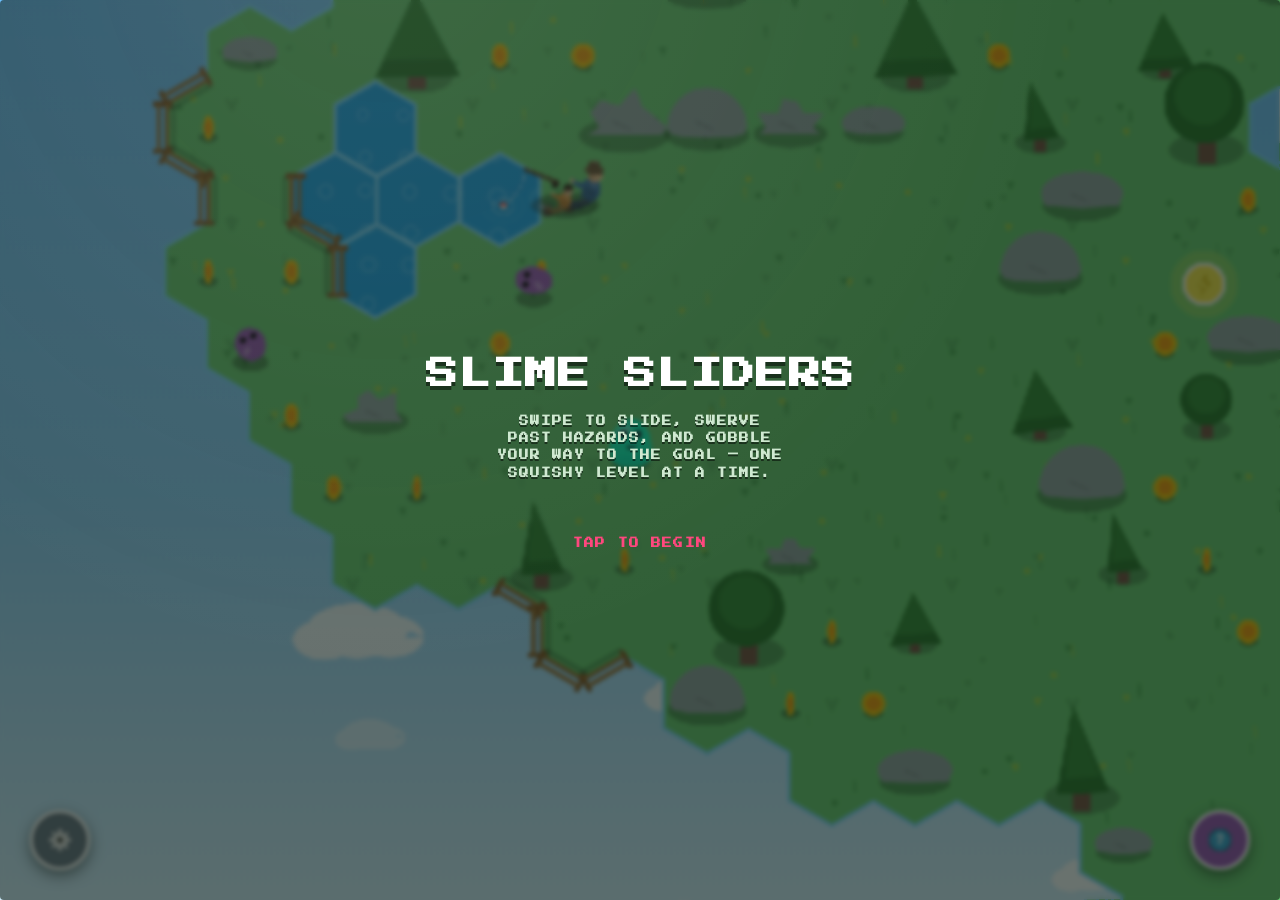
==== commit 78bfc8bf: "Update index.html" ====
--- a/index.html
+++ b/index.html
@@ -10,8 +10,27 @@
     <meta charset="UTF-8">
     <meta name="viewport" content="width=device-width, initial-scale=1.0, maximum-scale=1.0, user-scalable=no">
     <title>Slime Sliders</title>
+
+    <!-- Open Graph / social link previews. og-image.PNG lives alongside index.html in the
+         rethy11.github.io/Slime-Sliders GitHub Pages repo, so it's referenced by its absolute
+         GitHub Pages URL (relative paths aren't reliably resolved by link-preview crawlers). -->
+    <meta property="og:type" content="website">
+    <meta property="og:title" content="Slime Sliders">
+    <meta property="og:description" content="Swipe to slide, swerve past hazards, and gobble your way to the goal — one squishy level at a time.">
+    <meta property="og:url" content="https://rethy11.github.io/Slime-Sliders/">
+    <meta property="og:image" content="https://rethy11.github.io/Slime-Sliders/og-image.PNG">
+    <meta property="og:image:alt" content="Slime Sliders">
+    <meta name="twitter:card" content="summary_large_image">
+    <meta name="twitter:title" content="Slime Sliders">
+    <meta name="twitter:description" content="Swipe to slide, swerve past hazards, and gobble your way to the goal — one squishy level at a time.">
+    <meta name="twitter:image" content="https://rethy11.github.io/Slime-Sliders/og-image.PNG">
+
     <link rel="preconnect" href="https://fonts.googleapis.com">
-    <link href="https://fonts.googleapis.com/css2?family=Press+Start+2P&display=swap" rel="stylesheet">
+    <link rel="preconnect" href="https://fonts.gstatic.com" crossorigin>
+    <!-- Space Grotesk (weight 600) is pulled in solely for the ported developer/studio splash
+         below - its credit line uses this exact typeface, unaltered, to match the studio's
+         other titles. Everything else on this page still uses Press Start 2P. -->
+    <link href="https://fonts.googleapis.com/css2?family=Press+Start+2P&family=Space+Grotesk:wght@600&display=swap" rel="stylesheet">
     <link rel="stylesheet" href="themes/legendary-onebit.css">
     <link rel="stylesheet" href="themes/legendary-corrupted.css">
 
@@ -28,7 +47,138 @@
         canvas { display: block; }
         canvas { image-rendering: pixelated; image-rendering: crisp-edges; }
         .icon-img { width: 1em; height: 1em; vertical-align: middle; image-rendering: pixelated; }
-        
+
+        /* ===================== boot overlay — a one-time, first-run splash that sits on top of
+           everything (including the regular title screen below, which is left completely
+           untouched and is already sitting ready underneath). Tapping fades this to black,
+           swaps in a static "PLASTICINE GAMES" studio splash - exact palette, typography,
+           timing and SFX ported unaltered from the studio's other titles - plays a blink +
+           glitch-out beat, then fades away to reveal the regular title screen. ===================== */
+        .boot-screen{
+            position:fixed; inset:0; z-index:10000;
+            display:flex; flex-direction:column; align-items:center; justify-content:center;
+            background:
+              radial-gradient(ellipse at 30% -10%, rgba(255,255,255,0.06) 0%, transparent 55%),
+              rgba(10, 22, 14, 0.6);
+            backdrop-filter: blur(2px);
+            text-align:center;
+            padding:20px;
+            cursor:pointer;
+            opacity:1;
+            transition:opacity 0.6s ease;
+            border:none;
+            margin:0;
+            font-family:'Press Start 2P', 'Segoe UI', Tahoma, Geneva, Verdana, sans-serif;
+            color:#fff;
+            -webkit-appearance:none;
+            appearance:none;
+            touch-action:none;
+            overflow:hidden;
+            width:100%;
+        }
+        .boot-screen.hide{ opacity:0; pointer-events:none; }
+
+        .boot-face{ display:flex; flex-direction:column; align-items:center; }
+        .boot-face h1{
+            font-size: clamp(1.3rem, 7vh, 2rem); margin:0; letter-spacing:1px; line-height:1.4;
+            text-shadow: 0 4px 0 rgba(0,0,0,0.5);
+            color:#fff;
+        }
+        .boot-face .boot-tag{
+            color:#cfe9d1; font-size:0.6rem; line-height:1.8;
+            margin:16px auto 0; max-width:290px;
+            text-shadow: 0 2px 0 rgba(0,0,0,0.5);
+        }
+        .boot-face .boot-tap{
+            margin-top:min(8vh, 56px);
+            color:var(--accent);
+            font-size:0.6rem;
+            letter-spacing:0.12em;
+            text-transform:uppercase;
+            animation:bootPulseTap 1.8s ease-in-out infinite;
+        }
+        @keyframes bootPulseTap{ 0%,100%{opacity:0.35;} 50%{opacity:1;} }
+
+        /* ---------- studio splash: exact palette/type/animation/timing of the Plasticine Games
+           bumper, ported unaltered - shared studio branding, not this game's own visual
+           identity, so it's dropped in wholesale rather than reskinned. ---------- */
+        .studio-face{
+            display:none;
+            flex-direction:column; align-items:center; justify-content:center;
+        }
+        .boot-screen.scene-studio{
+            background:
+              radial-gradient(circle at 18% 8%, rgba(232,163,61,0.10), transparent 45%),
+              radial-gradient(circle at 85% 92%, rgba(127,181,158,0.08), transparent 40%),
+              #201a2c;
+            backdrop-filter:none;
+        }
+        .boot-screen.scene-studio .boot-face{ display:none; }
+        .boot-screen.scene-studio .studio-face{ display:flex; }
+
+        .studio-face .eyes{ display:flex; justify-content:center; gap:8px; margin-bottom:10px; }
+        .studio-face .eyes span{
+            width:11px; height:11px; border-radius:50%;
+            background:#e8a33d;
+            box-shadow:0 0 10px rgba(232,163,61,0.7);
+        }
+        .studio-face .eyes.blink-once span{ animation:studioBlinkOnce 0.5s ease-in-out; }
+        .studio-face .eyes.blink-once span:nth-child(2){ animation-delay:0.15s; }
+        @keyframes studioBlinkOnce{ 0%,55%,100%{transform:scaleY(1);} 78%{transform:scaleY(0.12);} }
+
+        .studio-credit{
+            opacity:0;
+            margin-top:16px;
+            font-family:'Space Grotesk', sans-serif;
+            font-weight:600;
+            font-size:0.7rem;
+            letter-spacing:0.42em;
+            text-transform:uppercase;
+            color:#b7aecb;
+            transition:opacity 0.4s ease;
+        }
+        .studio-credit.show{ opacity:1; }
+
+        .studio-face .eyes.glitch-out,
+        .studio-credit.glitch-out{ animation:studioGlitchFade 0.7s steps(1) forwards; }
+        @keyframes studioGlitchFade{
+            0%{opacity:1; transform:translate(0,0) skew(0deg,0deg) scaleX(1); filter:none;}
+            5%{opacity:0.15; transform:translate(-7px,2px) skew(-6deg,0deg) scaleX(1.1); filter:hue-rotate(50deg) saturate(3);}
+            9%{opacity:1; transform:translate(5px,-3px) skew(4deg,1deg) scaleX(0.94); filter:none;}
+            13%{opacity:0.25; transform:translate(-4px,0) scaleX(1.12); filter:invert(0.2);}
+            18%{opacity:0.05; transform:translate(3px,3px); filter:none;}
+            23%{opacity:0.9; transform:translate(6px,1px) skew(-3deg,0deg); filter:hue-rotate(-40deg);}
+            28%{opacity:0.2; transform:translate(-8px,-2px) scaleX(0.9); filter:none;}
+            34%{opacity:0.8; transform:translate(2px,3px) skew(5deg,0deg); filter:saturate(4);}
+            40%{opacity:0.1; transform:translate(-3px,0); filter:none;}
+            47%{opacity:0.7; transform:translate(4px,-1px) scaleX(1.08); filter:invert(0.15);}
+            53%{opacity:0.03; transform:translate(-6px,2px); filter:none;}
+            60%{opacity:0.6; transform:translate(3px,0) skew(-4deg,0deg); filter:hue-rotate(70deg);}
+            67%{opacity:0.12; transform:translate(-2px,1px); filter:none;}
+            74%{opacity:0.45; transform:translate(5px,-2px) scaleX(0.95); filter:none;}
+            82%{opacity:0.06; transform:translate(-1px,1px); filter:invert(0.3);}
+            90%{opacity:0.25; transform:translate(1px,0); filter:none;}
+            96%{opacity:0.02; transform:translate(0,0);}
+            100%{opacity:0; transform:translate(0,0) skew(0deg,0deg) scaleX(1); filter:none;}
+        }
+
+        /* fade-to-black / fade-from-black transition layer between the two scenes */
+        .boot-blackout{
+            position:absolute; inset:0; z-index:2;
+            background:#000;
+            opacity:0;
+            pointer-events:none;
+            transition:opacity 0.45s ease;
+        }
+        .boot-blackout.show{ opacity:1; }
+
+        @media (prefers-reduced-motion: reduce){
+            .boot-face .boot-tap{ animation:none !important; }
+            .studio-face .eyes.blink-once span,
+            .studio-face .eyes.glitch-out,
+            .studio-credit.glitch-out{ animation:none !important; }
+        }
+
         #title-screen, #game-over-screen { position: absolute; top: 0; left: 0; width: 100%; height: 100%; background: rgba(15, 30, 20, 0.7); backdrop-filter: blur(4px); display: flex; flex-direction: column; justify-content: flex-start; align-items: center; z-index: 20; color: white; text-align: center; padding-bottom: 90px; }
         .menu-header { padding-top: 8vh; }
         .menu-buttons { display: flex; flex-direction: column; align-items: center; justify-content: center; flex: 1; width: 100%; }
@@ -547,7 +697,23 @@
 
 </head>
 <body>
-    <div id="title-screen">
+    <!-- One-time boot overlay: tap fades to black, then the ported (unaltered) developer
+         splash plays, then fades away to reveal the regular title screen below, which this
+         overlay does not modify in any way. -->
+    <button type="button" class="boot-screen" id="bootScreen" aria-label="Tap to play">
+        <div class="boot-face" id="bootFace">
+            <h1>SLIME SLIDERS</h1>
+            <p class="boot-tag">Swipe to slide, swerve past hazards, and gobble your way to the goal &mdash; one squishy level at a time.</p>
+            <div class="boot-tap">tap to begin</div>
+        </div>
+        <div class="studio-face" id="studioFace">
+            <div class="eyes" id="studioEyes"><span></span><span></span></div>
+            <div class="studio-credit" id="studioCredit">PLASTICINE GAMES</div>
+        </div>
+        <div class="boot-blackout" id="bootBlackout"></div>
+    </button>
+
+    <div id="title-screen" style="display:none;">
         <div class="menu-header">
             <h1>SLIME SLIDERS</h1>
             <p>Swipe to move. Collect coins to unlock the Goal!</p>
@@ -2051,6 +2217,13 @@
         let audioGraphReady = false;
         let musicGainMaster, gainNormal, gainFast, sfxGainBus;
 
+        // Kept muted (silently playing, so nothing about unlocking/starting it changes) from the
+        // very first tap until the boot overlay's developer splash finishes and the title screen
+        // is revealed - see revealBootMusic(), called from dismissBootScreen(). Music itself still
+        // starts on the tap (setupAudioGraph/play() below), same as before, so autoplay unlocking
+        // is unaffected; only the audible fade-in is delayed.
+        let bootMusicHeld = true;
+
         // Background music: one file per theme/level track, same order as `themes`/level index.
         const musicFiles = ['audio/forest.mp3', 'audio/desert.mp3', 'audio/snow.mp3', 'audio/volcano.mp3', 'audio/swamp.mp3', 'audio/autumn.mp3'];
         // Matching "final ten seconds" danger stinger per track. These are separate, pre-made
@@ -2097,7 +2270,7 @@
             musicGainMaster.connect(actx.destination);
 
             gainNormal = actx.createGain();
-            gainNormal.gain.value = 1;
+            gainNormal.gain.value = bootMusicHeld ? 0 : 1;
             gainNormal.connect(musicGainMaster);
 
             gainFast = actx.createGain();
@@ -2112,6 +2285,20 @@
             sfxGainBus.connect(actx.destination);
 
             audioGraphReady = true;
+        }
+
+        // Fades music audibly in once the boot overlay's developer splash is done (called from
+        // dismissBootScreen). Music has been playing silently since the initial tap the whole
+        // time - this just ramps gainNormal up from 0, same node setMusicDanger already ramps
+        // for its own crossfade, so it stays consistent with whatever danger-state gain it should
+        // land on rather than assuming 1.
+        function revealBootMusic() {
+            if (!bootMusicHeld) return;
+            bootMusicHeld = false;
+            if (!audioGraphReady) return;
+            let now = actx.currentTime;
+            gainNormal.gain.cancelScheduledValues(now); gainNormal.gain.setValueAtTime(gainNormal.gain.value, now);
+            gainNormal.gain.linearRampToValueAtTime(musicDangerActive ? 0 : 1, now + 0.5);
         }
 
         // Loads the normal track and starts it immediately; loads (but does not play) its
@@ -2132,7 +2319,7 @@
             dangerFadeToken++;
             if (audioGraphReady) {
                 let now = actx.currentTime;
-                gainNormal.gain.cancelScheduledValues(now); gainNormal.gain.setValueAtTime(1, now);
+                gainNormal.gain.cancelScheduledValues(now); gainNormal.gain.setValueAtTime(bootMusicHeld ? 0 : 1, now);
                 gainFast.gain.cancelScheduledValues(now); gainFast.gain.setValueAtTime(0, now);
                 musicPlayerFast.pause();
                 musicPlayerNormal.play().catch(() => {});
@@ -6313,6 +6500,10 @@
             if (coinFlushTimer >= 30) { coinFlushTimer = 0; flushCoinsIfDirty(); }
 
             if (gameState === 'playing' || gameState === 'title') {
+                // Attract-mode: while the boot screen's tap-to-begin face is still up, drive the
+                // idle title-screen slime around on its own (see updateAttractDemo below) so the
+                // boot overlay has real gameplay visible behind it instead of a static scene.
+                if (gameState === 'title' && attractMode) updateAttractDemo();
                 player.worldX += player.vx; player.worldY += player.vy; player.vx *= friction; player.vy *= friction;
                 if (Math.abs(player.vx) + Math.abs(player.vy) > 0.3) player.facing = Math.atan2(player.vy, player.vx);
                 if (!isDragging) { player.jiggleForceX *= -0.8; player.jiggleForceY *= -0.8; }
@@ -9893,6 +10084,315 @@
             requestAnimationFrame(gameLoop);
         }
 
+        /* =========================================================
+           BOOT OVERLAY
+           A one-time splash that plays on first load, on top of the regular (untouched)
+           title screen. Tap fades the boot face to black, swaps in a static "PLASTICINE
+           GAMES" studio splash, blinks once, glitches out, then fades away to reveal the
+           title screen underneath - which has been sitting ready the whole time. The SFX
+           and timing in this section are ported directly and left unaltered; only
+           ensureBootActx() is adapted to reuse this game's own shared audio graph/volume
+           setting instead of a standalone context.
+        ========================================================= */
+        function ensureBootActx(){
+            if (userSettings.sfxVol <= 0) return null;
+            if (!audioGraphReady) setupAudioGraph();
+            return actx;
+        }
+
+        // a soft, rounded "marble keyboard" style thock: filtered sine/triangle body with a
+        // very brief noise-click transient on top for tactility.
+        function bootThock(opts){
+            const freq = opts.freq !== undefined ? opts.freq : 220;
+            const dur = opts.dur !== undefined ? opts.dur : 0.1;
+            const gain = opts.gain !== undefined ? opts.gain : 0.22;
+            const type = opts.type !== undefined ? opts.type : 'sine';
+            const filterFreq = opts.filterFreq !== undefined ? opts.filterFreq : 1800;
+            const click = opts.click !== undefined ? opts.click : true;
+            const glide = opts.glide !== undefined ? opts.glide : 0;
+            const c = ensureBootActx();
+            if(!c) return;
+            const now = c.currentTime;
+
+            const osc = c.createOscillator();
+            osc.type = type;
+            osc.frequency.setValueAtTime(freq, now);
+            if(glide) osc.frequency.exponentialRampToValueAtTime(Math.max(40,freq+glide), now+dur*0.9);
+
+            const filt = c.createBiquadFilter();
+            filt.type = 'lowpass';
+            filt.frequency.value = filterFreq;
+            filt.Q.value = 0.7;
+
+            const g = c.createGain();
+            g.gain.setValueAtTime(0, now);
+            g.gain.linearRampToValueAtTime(gain, now + 0.006);
+            g.gain.exponentialRampToValueAtTime(0.0001, now + dur);
+
+            osc.connect(filt); filt.connect(g); g.connect(c.destination);
+            osc.start(now);
+            osc.stop(now + dur + 0.02);
+
+            if(click){
+                // tiny high-passed noise tick for a crisp marble-like attack
+                const bufSize = Math.floor(c.sampleRate * 0.012);
+                const buf = c.createBuffer(1, bufSize, c.sampleRate);
+                const data = buf.getChannelData(0);
+                for(let i=0;i<bufSize;i++){ data[i] = (Math.random()*2-1) * (1 - i/bufSize); }
+                const noise = c.createBufferSource();
+                noise.buffer = buf;
+                const nf = c.createBiquadFilter();
+                nf.type = 'highpass';
+                nf.frequency.value = 3200;
+                const ng = c.createGain();
+                ng.gain.setValueAtTime(gain*0.5, now);
+                ng.gain.exponentialRampToValueAtTime(0.0001, now + 0.02);
+                noise.connect(nf); nf.connect(ng); ng.connect(c.destination);
+                noise.start(now);
+                noise.stop(now + 0.025);
+            }
+        }
+
+        // soft eyelid dip for the studio-splash blink - a low, round thock rather than a
+        // bright click, so it reads as a gentle blink not a UI tap
+        function bootBlink(){
+            bootThock({freq:300, dur:0.09, gain:0.12, type:'sine', filterFreq:1400, glide:-45, click:false});
+        }
+
+        // low, warm bulb-filament hum for the studio splash - two detuned low oscillators
+        // with a slow gain wobble, like a bulb warming up. Returns a handle with .stop() to
+        // fade it out on cue (e.g. when the glitch-out begins).
+        function bootBulbHumStart(){
+            const c = ensureBootActx();
+            if(!c) return null;
+            const now = c.currentTime;
+
+            const osc1 = c.createOscillator();
+            osc1.type = 'sine';
+            osc1.frequency.value = 88;
+            const osc2 = c.createOscillator();
+            osc2.type = 'triangle';
+            osc2.frequency.value = 88 * 1.5;
+
+            const filt = c.createBiquadFilter();
+            filt.type = 'lowpass';
+            filt.frequency.value = 480;
+            filt.Q.value = 0.4;
+
+            const g = c.createGain();
+            g.gain.setValueAtTime(0.0001, now);
+            g.gain.exponentialRampToValueAtTime(0.045, now + 0.5);
+
+            // gentle filament-style wobble
+            const lfo = c.createOscillator();
+            lfo.type = 'sine';
+            lfo.frequency.value = 5.5;
+            const lfoGain = c.createGain();
+            lfoGain.gain.value = 0.01;
+            lfo.connect(lfoGain);
+            lfoGain.connect(g.gain);
+
+            osc1.connect(filt); osc2.connect(filt); filt.connect(g); g.connect(c.destination);
+            osc1.start(now); osc2.start(now); lfo.start(now);
+
+            let stopped = false;
+            return {
+                stop(fadeDur){
+                    if(fadeDur === undefined) fadeDur = 0.25;
+                    if(stopped) return;
+                    stopped = true;
+                    const t = c.currentTime;
+                    g.gain.cancelScheduledValues(t);
+                    g.gain.setValueAtTime(g.gain.value, t);
+                    g.gain.exponentialRampToValueAtTime(0.0001, t + fadeDur);
+                    osc1.stop(t + fadeDur + 0.05);
+                    osc2.stop(t + fadeDur + 0.05);
+                    lfo.stop(t + fadeDur + 0.05);
+                }
+            };
+        }
+
+        // staticky, bug-zapper style burst for the studio-splash glitch-out: a stuttering
+        // noise bed plus a square-wave tone that jumps between erratic frequencies
+        function bootGlitchZap(){
+            const c = ensureBootActx();
+            if(!c) return;
+            const now = c.currentTime;
+            const dur = 0.7;
+
+            const bufSize = Math.floor(c.sampleRate * dur);
+            const buf = c.createBuffer(1, bufSize, c.sampleRate);
+            const data = buf.getChannelData(0);
+            for(let i=0;i<bufSize;i++){ data[i] = Math.random()*2-1; }
+            const noise = c.createBufferSource();
+            noise.buffer = buf;
+            const nf = c.createBiquadFilter();
+            nf.type = 'bandpass';
+            nf.frequency.value = 3200;
+            nf.Q.value = 0.7;
+            const ng = c.createGain();
+            ng.gain.setValueAtTime(0.0001, now);
+            const steps = 14;
+            for(let i=0;i<steps;i++){
+                const t = now + (i/steps)*dur;
+                const on = Math.random() > 0.3;
+                ng.gain.setValueAtTime(on ? (0.06 + Math.random()*0.09) : 0.0001, t);
+            }
+            ng.gain.exponentialRampToValueAtTime(0.0001, now + dur);
+            noise.connect(nf); nf.connect(ng); ng.connect(c.destination);
+            noise.start(now);
+            noise.stop(now + dur + 0.02);
+
+            const osc = c.createOscillator();
+            osc.type = 'square';
+            const of = c.createBiquadFilter();
+            of.type = 'lowpass';
+            of.frequency.value = 2400;
+            const og = c.createGain();
+            og.gain.setValueAtTime(0.0001, now);
+            const freqs = [160, 950, 210, 1300, 120, 700, 90, 480];
+            freqs.forEach((f,i)=>{
+                const t = now + (i/freqs.length)*dur;
+                osc.frequency.setValueAtTime(f, t);
+                og.gain.setValueAtTime(0.08, t);
+                og.gain.exponentialRampToValueAtTime(0.015, t + (dur/freqs.length)*0.8);
+            });
+            og.gain.exponentialRampToValueAtTime(0.0001, now + dur);
+            osc.connect(of); of.connect(og); og.connect(c.destination);
+            osc.start(now);
+            osc.stop(now + dur + 0.02);
+        }
+
+        /* ===================== attract-mode demo — while the boot face is up (before the
+           player taps), the title screen stays hidden (see #title-screen's inline
+           display:none) and this steers the already-idling title-state slime around the
+           already-generated level on its own: homing in on coins, then the goal, then
+           "advancing" to a freshly generated stage once it arrives, so it reads as the
+           real game actually being played rather than a static scene. It's purely cosmetic —
+           it flips items' own .collected flags and nudges the goal's own progress counter
+           directly instead of running them through the real playing-state pickup path, so no
+           currency, achievements, or best-level progress are ever touched. attractLevel is a
+           local counter that only ever feeds generateLevel() for stage variety and is swapped
+           in/out of the real `level` var for the instant of that one call, so the player's
+           actual saved progress (still level 1 at this point) is never altered. ===================== */
+        let attractMode = true;
+        let attractLevel = 1;
+        let attractRegenCooldown = 0;
+
+        function attractPickTarget(){
+            let nearest = null, nearestD = Infinity;
+            for (let i = 0; i < items.length; i++){
+                let it = items[i];
+                if (it.collected) continue;
+                let d = dist(player.worldX, player.worldY, it.x, it.y);
+                if (d < nearestD){ nearestD = d; nearest = it; }
+            }
+            if (nearest && goal.collected < goal.required) return nearest;
+            return goal.active ? goal : null;
+        }
+
+        function updateAttractDemo(){
+            let target = attractPickTarget();
+            if (target){
+                let dx = target.x - player.worldX, dy = target.y - player.worldY;
+                let d = Math.hypot(dx, dy) || 1;
+                let steer = 0.22;
+                player.vx += (dx / d) * steer;
+                player.vy += (dy / d) * steer;
+                let maxSpd = 6.5;
+                let sp = Math.hypot(player.vx, player.vy);
+                if (sp > maxSpd){ player.vx = player.vx / sp * maxSpd; player.vy = player.vy / sp * maxSpd; }
+            }
+
+            // Cosmetic pickup: matches the real collision radius, skips grantGold/markCoinsDirty.
+            for (let i = 0; i < items.length; i++){
+                let it = items[i];
+                if (it.collected) continue;
+                if (dist(player.worldX, player.worldY, it.x, it.y) < player.radius + it.radius){
+                    it.collected = true;
+                    goal.collected = Math.min(goal.required, goal.collected + 1);
+                }
+            }
+
+            if (attractRegenCooldown > 0) attractRegenCooldown--;
+            if (goal.active && goal.collected >= goal.required && attractRegenCooldown <= 0 &&
+                dist(player.worldX, player.worldY, goal.x, goal.y) < player.radius + goal.radius){
+                attractRegenCooldown = 90;
+                attractLevel++;
+                let savedLevel = level;
+                level = attractLevel;
+                player.worldX = 0; player.worldY = 0; player.vx = 0; player.vy = 0;
+                generateLevel();
+                level = savedLevel;
+            }
+        }
+
+        function stopAttractDemo(){
+            attractMode = false;
+            // Hand back a clean, real level-1 world so the now-revealed title screen (and
+            // whatever Play kicks off next) looks exactly like it always did pre-boot-overlay.
+            attractLevel = 1;
+            player.worldX = 0; player.worldY = 0; player.vx = 0; player.vy = 0;
+            generateLevel();
+        }
+
+        const bootScreenEl = document.getElementById('bootScreen');
+        const bootBlackoutEl = document.getElementById('bootBlackout');
+        const bootStudioEyesEl = document.getElementById('studioEyes');
+        const bootStudioCreditEl = document.getElementById('studioCredit');
+
+        function dismissBootScreen(){
+            stopAttractDemo();
+            revealBootMusic();
+            document.getElementById('title-screen').style.display = 'flex';
+            bootScreenEl.classList.add('hide');
+            bootScreenEl.addEventListener('transitionend', function(){
+                bootScreenEl.style.display = 'none';
+            }, { once:true });
+        }
+
+        function playBootIntro(){
+            if(window.matchMedia('(prefers-reduced-motion: reduce)').matches){
+                dismissBootScreen();
+                return;
+            }
+
+            // 1) fade the boot face to black
+            bootBlackoutEl.classList.add('show');
+
+            let hum = null;
+
+            // 2) once black fully covers the screen, swap in the studio splash, fade back up
+            // into it, and start the bulb hum under the eyes
+            setTimeout(function(){
+                bootScreenEl.classList.add('scene-studio');
+                bootBlackoutEl.classList.remove('show');
+                hum = bootBulbHumStart();
+            }, 500);
+
+            // 3) the studio credit fades in below the (already-static) eyes
+            setTimeout(function(){ bootStudioCreditEl.classList.add('show'); }, 1150);
+
+            // 4) blink once
+            setTimeout(function(){
+                bootStudioEyesEl.classList.add('blink-once');
+                setTimeout(function(){ bootBlink(); }, 390);       // first eye closes at ~78% of its 0.5s animation
+                setTimeout(function(){ bootBlink(); }, 150 + 390); // second eye, offset by its 0.15s CSS delay
+            }, 1750);
+
+            // 5) glitch out
+            setTimeout(function(){
+                if(hum) hum.stop(0.15);
+                bootStudioEyesEl.classList.add('glitch-out');
+                bootStudioCreditEl.classList.add('glitch-out');
+                bootGlitchZap();
+            }, 2500);
+
+            // 6) fade into the (already-waiting) title screen
+            setTimeout(dismissBootScreen, 3300);
+        }
+        bootScreenEl.addEventListener('click', playBootIntro, { once:true });
+
         // Generate the  first level immediately so it's fully ready the moment the player taps
         // Play, instead of building it inside the click handler where any delay is felt as
         // input lag. gameState is still 'title' at this point and update() only advances real
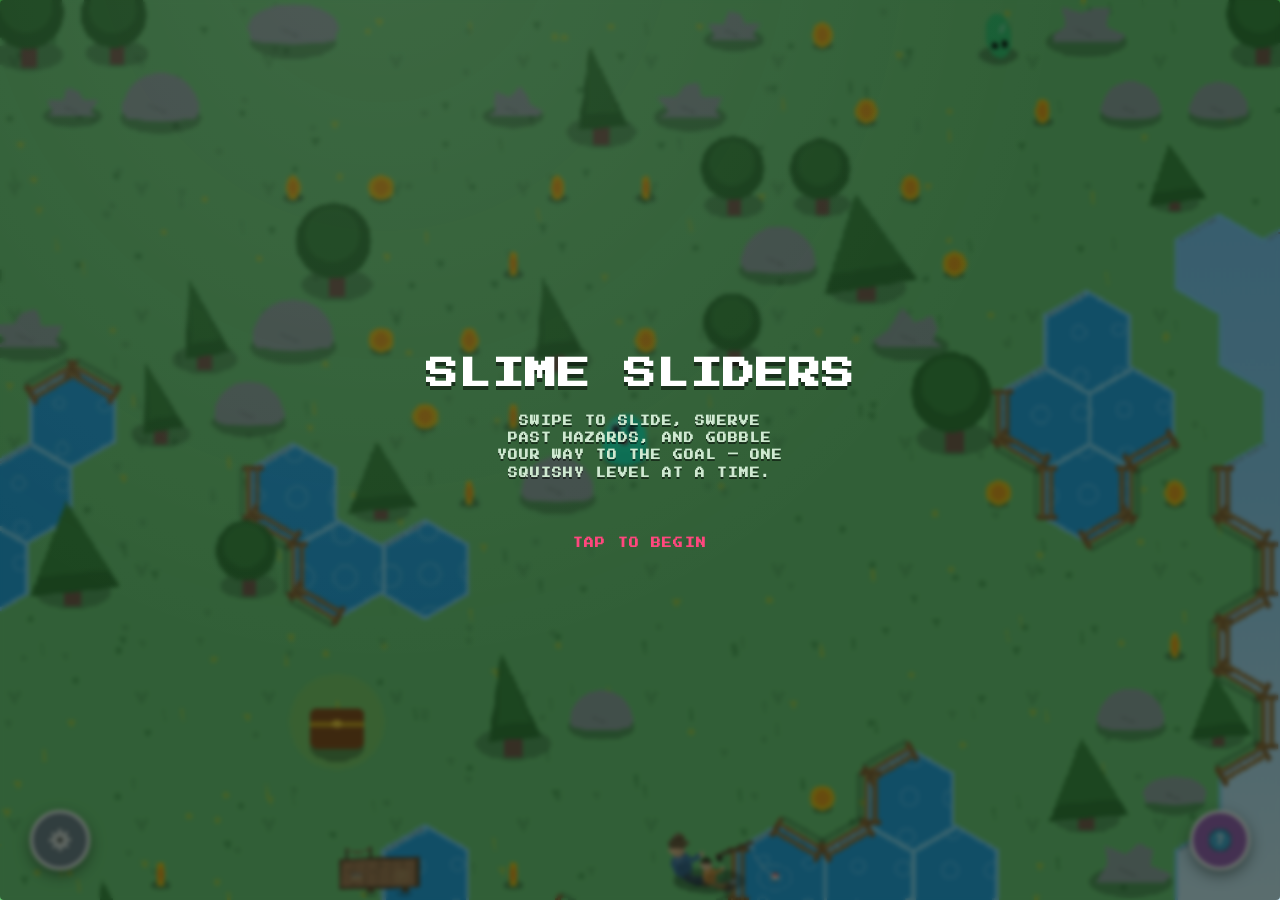
==== commit 8f1189eb: "Update index.html" ====
--- a/index.html
+++ b/index.html
@@ -4521,8 +4521,23 @@
                 window.addEventListener('deviceorientation', handleDeviceTilt);
             }
         }
+        // PERF: every per-frame "what's visible" scan (computeVisibleLandTiles, drawHazardHoles,
+        // the tree/decoration/enemy culling loops in draw(), isNearScreen checks in update()) does
+        // work roughly proportional to canvas.width * canvas.height, because that's how big a
+        // world-space slice the camera shows. Previously canvas.width/height were set to the raw
+        // window size, so a large desktop monitor (e.g. 1920x1080, ~2.07M px) was forcing several
+        // times more of this per-frame work than a phone screen (e.g. ~390x844, ~0.33M px) - the
+        // same code, just with a much bigger "how much of the world do I need to check" budget.
+        // Capping the logical resolution here keeps that budget bounded on big screens while
+        // leaving small screens (phones) completely untouched, since scale is never > 1. The
+        // on-screen displayCanvas still fills the whole window - the existing renderPixelated()
+        // pipeline already stretches the smaller offscreen buffer up to fill it, exactly the way
+        // it already stretches pixelCanvas up to displayCanvas for the chunky-pixel look.
+        const MAX_LOGICAL_PIXELS = 1280 * 800; // lower this (e.g. 960*600) if it's still heavy
         function resize() {
-            canvas.width = window.innerWidth; canvas.height = window.innerHeight;
+            let w = window.innerWidth, h = window.innerHeight;
+            let scale = Math.min(1, Math.sqrt(MAX_LOGICAL_PIXELS / (w * h)));
+            canvas.width = Math.round(w * scale); canvas.height = Math.round(h * scale);
             displayCanvas.width = window.innerWidth; displayCanvas.height = window.innerHeight;
             pixelCanvas.width = Math.max(1, Math.ceil(canvas.width / PIXEL_SCALE));
             pixelCanvas.height = Math.max(1, Math.ceil(canvas.height / PIXEL_SCALE));
@@ -10027,7 +10042,7 @@
         let lastTime = performance.now();
         let accumulator = 0;
         const timeStep = 1000 / 60;
-        const maxCatchUpSteps = 15;
+        const maxCatchUpSteps = 5; // PERF: was 15 - fewer forced extra update() calls after a slow frame, avoids compounding lag
         // Fraction (0-1) of a timestep left in the accumulator after this frame's fixed updates
         // have run. draw() (SECTION 8) uses this to blend rendered positions between the
         // previous and current physics tick, which is what actually removes the jitter caused by
